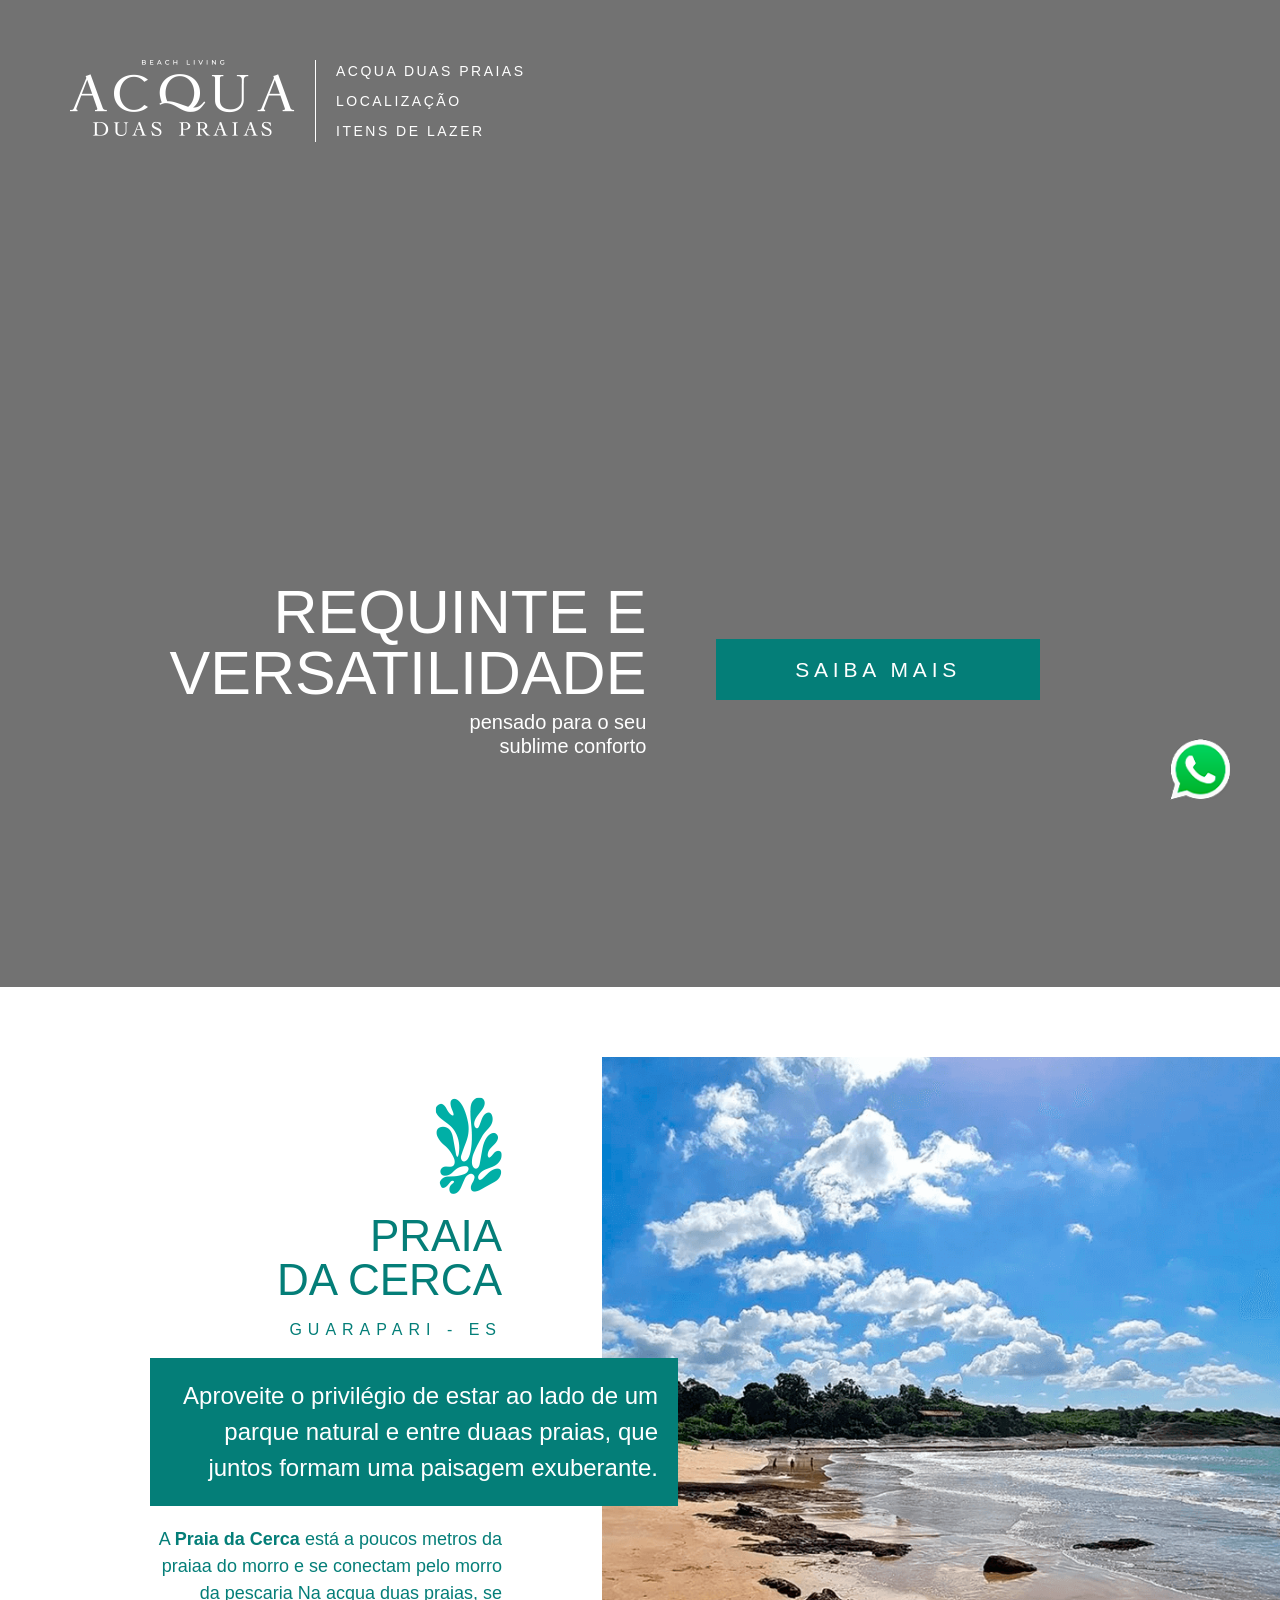
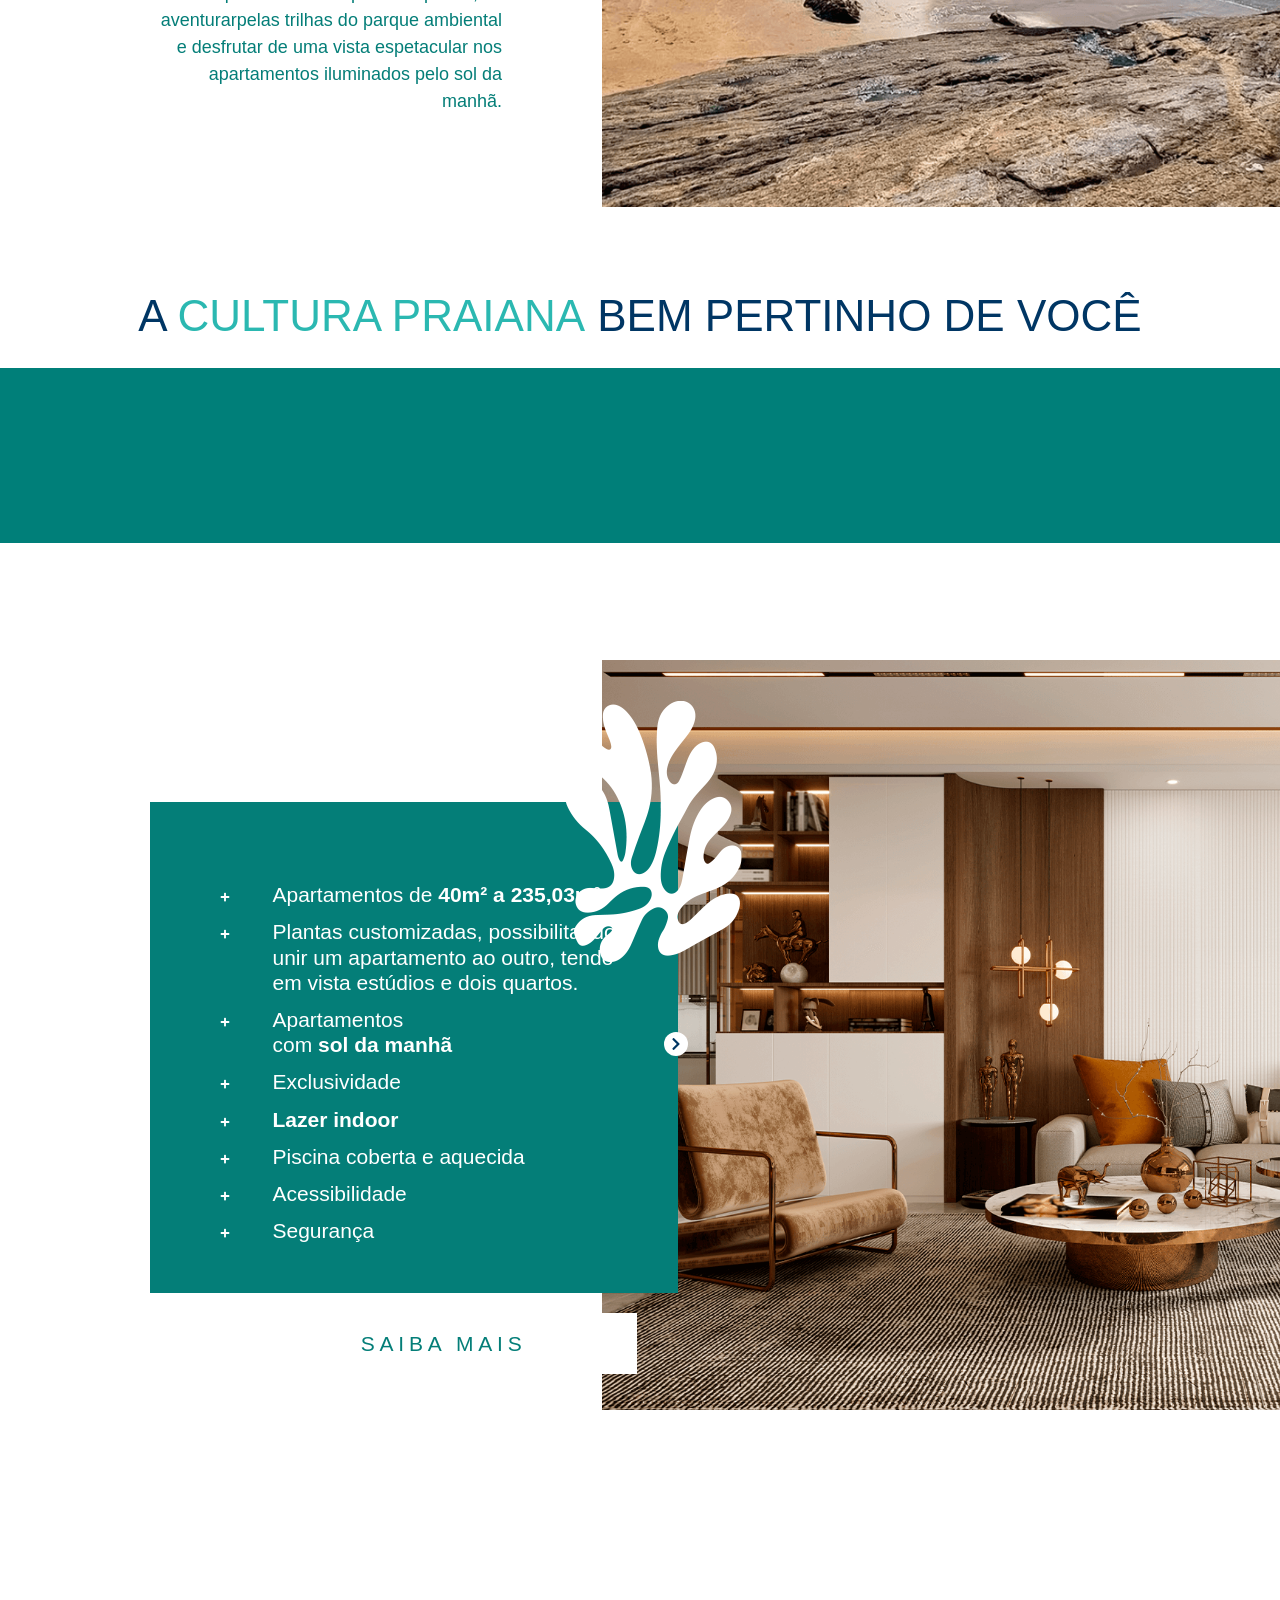
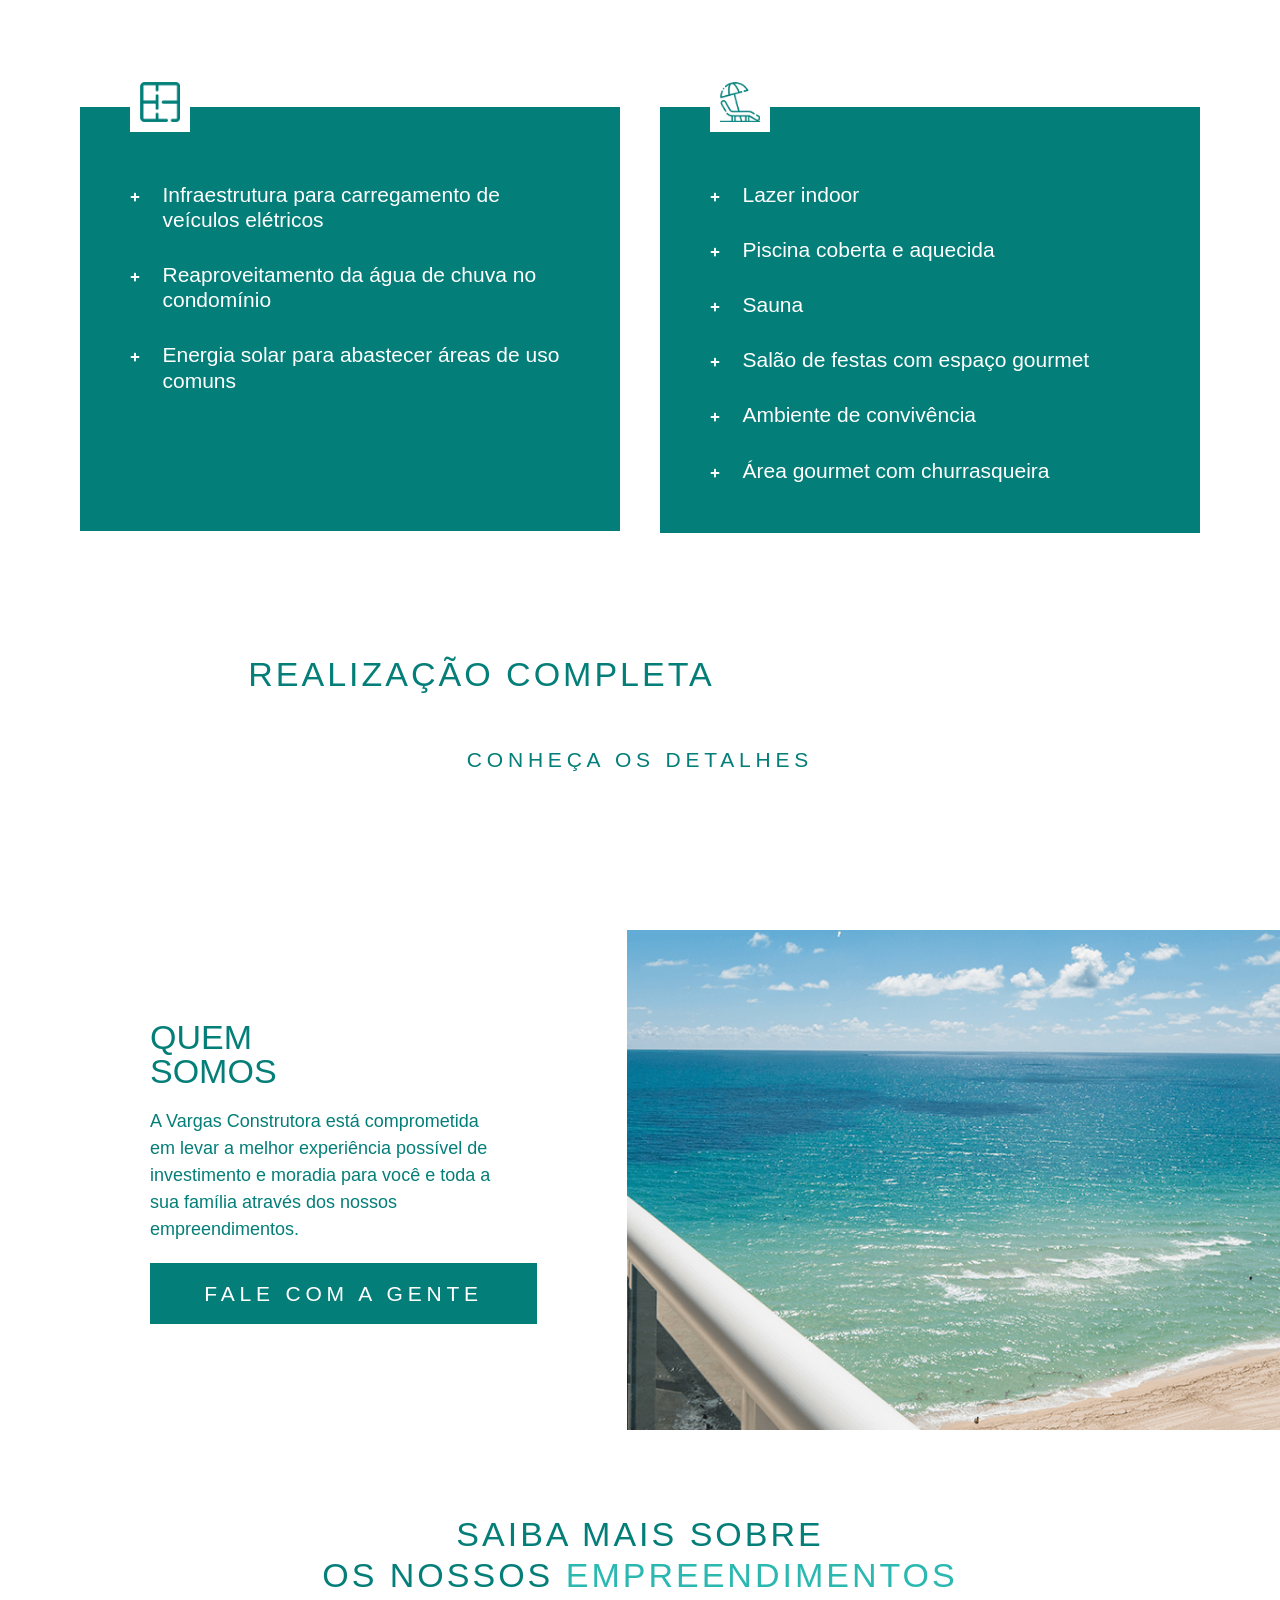
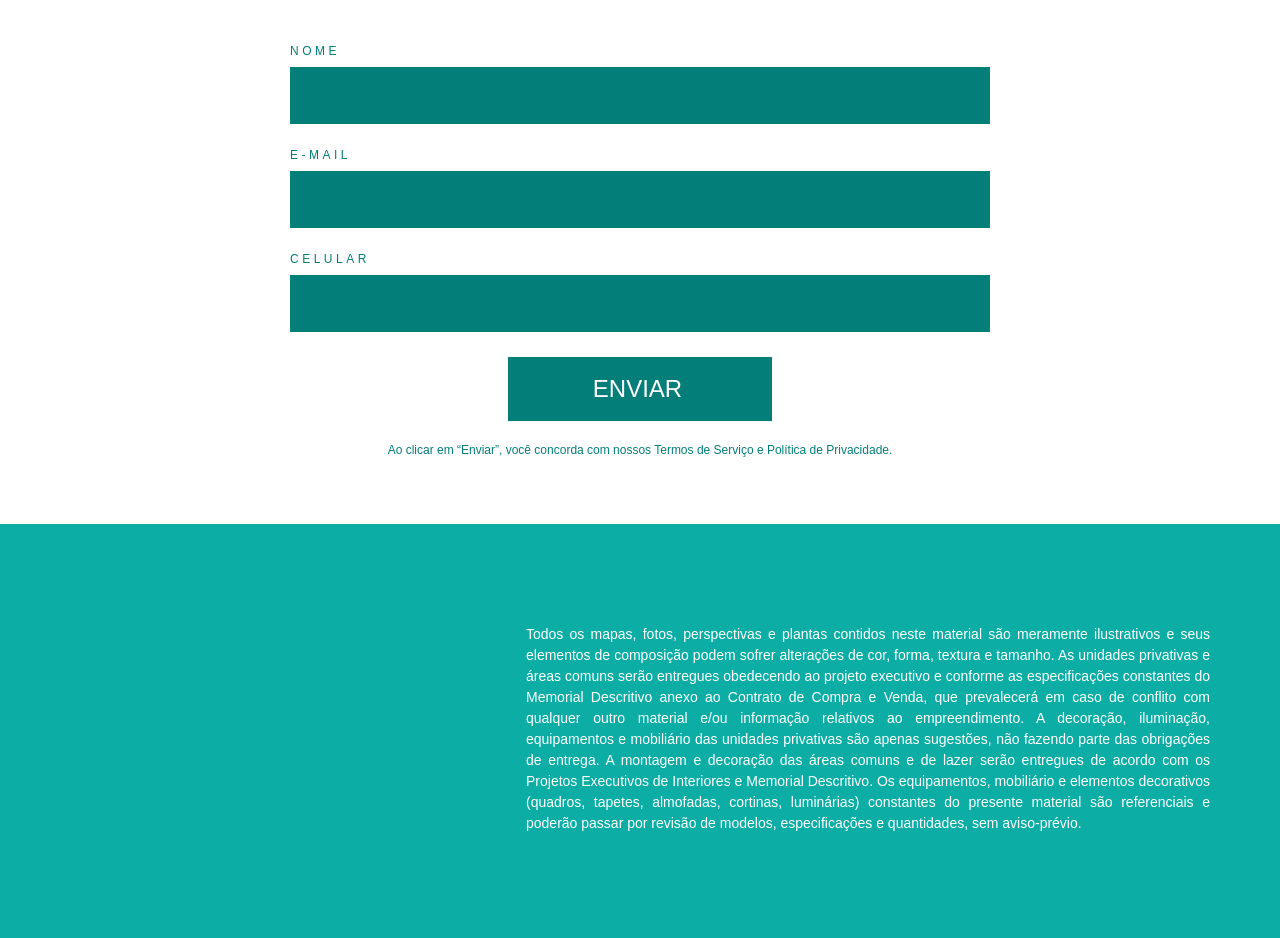
==== acqua-duas-praias/index.html @ c0fa6659 "Initial commit: Landing Page Acqua Duas Praias" ====
<!doctype html>
<html lang="pt-BR">
<head><meta charset="UTF-8"><script>if(navigator.userAgent.match(/MSIE|Internet Explorer/i)||navigator.userAgent.match(/Trident\/7\..*?rv:11/i)){var href=document.location.href;if(!href.match(/[?&]nowprocket/)){if(href.indexOf("?")==-1){if(href.indexOf("#")==-1){document.location.href=href+"?nowprocket=1"}else{document.location.href=href.replace("#","?nowprocket=1#")}}else{if(href.indexOf("#")==-1){document.location.href=href+"&nowprocket=1"}else{document.location.href=href.replace("#","&nowprocket=1#")}}}}</script><script>(()=>{class RocketLazyLoadScripts{constructor(){this.v="1.2.6",this.triggerEvents=["keydown","mousedown","mousemove","touchmove","touchstart","touchend","wheel"],this.userEventHandler=this.t.bind(this),this.touchStartHandler=this.i.bind(this),this.touchMoveHandler=this.o.bind(this),this.touchEndHandler=this.h.bind(this),this.clickHandler=this.u.bind(this),this.interceptedClicks=[],this.interceptedClickListeners=[],this.l(this),window.addEventListener("pageshow",(t=>{this.persisted=t.persisted,this.everythingLoaded&&this.m()})),this.CSPIssue=sessionStorage.getItem("rocketCSPIssue"),document.addEventListener("securitypolicyviolation",(t=>{this.CSPIssue||"script-src-elem"!==t.violatedDirective||"data"!==t.blockedURI||(this.CSPIssue=!0,sessionStorage.setItem("rocketCSPIssue",!0))})),document.addEventListener("DOMContentLoaded",(()=>{this.k()})),this.delayedScripts={normal:[],async:[],defer:[]},this.trash=[],this.allJQueries=[]}p(t){document.hidden?t.t():(this.triggerEvents.forEach((e=>window.addEventListener(e,t.userEventHandler,{passive:!0}))),window.addEventListener("touchstart",t.touchStartHandler,{passive:!0}),window.addEventListener("mousedown",t.touchStartHandler),document.addEventListener("visibilitychange",t.userEventHandler))}_(){this.triggerEvents.forEach((t=>window.removeEventListener(t,this.userEventHandler,{passive:!0}))),document.removeEventListener("visibilitychange",this.userEventHandler)}i(t){"HTML"!==t.target.tagName&&(window.addEventListener("touchend",this.touchEndHandler),window.addEventListener("mouseup",this.touchEndHandler),window.addEventListener("touchmove",this.touchMoveHandler,{passive:!0}),window.addEventListener("mousemove",this.touchMoveHandler),t.target.addEventListener("click",this.clickHandler),this.L(t.target,!0),this.S(t.target,"onclick","rocket-onclick"),this.C())}o(t){window.removeEventListener("touchend",this.touchEndHandler),window.removeEventListener("mouseup",this.touchEndHandler),window.removeEventListener("touchmove",this.touchMoveHandler,{passive:!0}),window.removeEventListener("mousemove",this.touchMoveHandler),t.target.removeEventListener("click",this.clickHandler),this.L(t.target,!1),this.S(t.target,"rocket-onclick","onclick"),this.M()}h(){window.removeEventListener("touchend",this.touchEndHandler),window.removeEventListener("mouseup",this.touchEndHandler),window.removeEventListener("touchmove",this.touchMoveHandler,{passive:!0}),window.removeEventListener("mousemove",this.touchMoveHandler)}u(t){t.target.removeEventListener("click",this.clickHandler),this.L(t.target,!1),this.S(t.target,"rocket-onclick","onclick"),this.interceptedClicks.push(t),t.preventDefault(),t.stopPropagation(),t.stopImmediatePropagation(),this.M()}O(){window.removeEventListener("touchstart",this.touchStartHandler,{passive:!0}),window.removeEventListener("mousedown",this.touchStartHandler),this.interceptedClicks.forEach((t=>{t.target.dispatchEvent(new MouseEvent("click",{view:t.view,bubbles:!0,cancelable:!0}))}))}l(t){EventTarget.prototype.addEventListenerWPRocketBase=EventTarget.prototype.addEventListener,EventTarget.prototype.addEventListener=function(e,i,o){"click"!==e||t.windowLoaded||i===t.clickHandler||t.interceptedClickListeners.push({target:this,func:i,options:o}),(this||window).addEventListenerWPRocketBase(e,i,o)}}L(t,e){this.interceptedClickListeners.forEach((i=>{i.target===t&&(e?t.removeEventListener("click",i.func,i.options):t.addEventListener("click",i.func,i.options))})),t.parentNode!==document.documentElement&&this.L(t.parentNode,e)}D(){return new Promise((t=>{this.P?this.M=t:t()}))}C(){this.P=!0}M(){this.P=!1}S(t,e,i){t.hasAttribute&&t.hasAttribute(e)&&(event.target.setAttribute(i,event.target.getAttribute(e)),event.target.removeAttribute(e))}t(){this._(this),"loading"===document.readyState?document.addEventListener("DOMContentLoaded",this.R.bind(this)):this.R()}k(){let t=[];document.querySelectorAll("script[type=rocketlazyloadscript][data-rocket-src]").forEach((e=>{let i=e.getAttribute("data-rocket-src");if(i&&!i.startsWith("data:")){0===i.indexOf("//")&&(i=location.protocol+i);try{const o=new URL(i).origin;o!==location.origin&&t.push({src:o,crossOrigin:e.crossOrigin||"module"===e.getAttribute("data-rocket-type")})}catch(t){}}})),t=[...new Map(t.map((t=>[JSON.stringify(t),t]))).values()],this.T(t,"preconnect")}async R(){this.lastBreath=Date.now(),this.j(this),this.F(this),this.I(),this.W(),this.q(),await this.A(this.delayedScripts.normal),await this.A(this.delayedScripts.defer),await this.A(this.delayedScripts.async);try{await this.U(),await this.H(this),await this.J()}catch(t){console.error(t)}window.dispatchEvent(new Event("rocket-allScriptsLoaded")),this.everythingLoaded=!0,this.D().then((()=>{this.O()})),this.N()}W(){document.querySelectorAll("script[type=rocketlazyloadscript]").forEach((t=>{t.hasAttribute("data-rocket-src")?t.hasAttribute("async")&&!1!==t.async?this.delayedScripts.async.push(t):t.hasAttribute("defer")&&!1!==t.defer||"module"===t.getAttribute("data-rocket-type")?this.delayedScripts.defer.push(t):this.delayedScripts.normal.push(t):this.delayedScripts.normal.push(t)}))}async B(t){if(await this.G(),!0!==t.noModule||!("noModule"in HTMLScriptElement.prototype))return new Promise((e=>{let i;function o(){(i||t).setAttribute("data-rocket-status","executed"),e()}try{if(navigator.userAgent.indexOf("Firefox/")>0||""===navigator.vendor||this.CSPIssue)i=document.createElement("script"),[...t.attributes].forEach((t=>{let e=t.nodeName;"type"!==e&&("data-rocket-type"===e&&(e="type"),"data-rocket-src"===e&&(e="src"),i.setAttribute(e,t.nodeValue))})),t.text&&(i.text=t.text),i.hasAttribute("src")?(i.addEventListener("load",o),i.addEventListener("error",(function(){i.setAttribute("data-rocket-status","failed-network"),e()})),setTimeout((()=>{i.isConnected||e()}),1)):(i.text=t.text,o()),t.parentNode.replaceChild(i,t);else{const i=t.getAttribute("data-rocket-type"),s=t.getAttribute("data-rocket-src");i?(t.type=i,t.removeAttribute("data-rocket-type")):t.removeAttribute("type"),t.addEventListener("load",o),t.addEventListener("error",(i=>{this.CSPIssue&&i.target.src.startsWith("data:")?(console.log("WPRocket: data-uri blocked by CSP -> fallback"),t.removeAttribute("src"),this.B(t).then(e)):(t.setAttribute("data-rocket-status","failed-network"),e())})),s?(t.removeAttribute("data-rocket-src"),t.src=s):t.src="data:text/javascript;base64,"+window.btoa(unescape(encodeURIComponent(t.text)))}}catch(i){t.setAttribute("data-rocket-status","failed-transform"),e()}}));t.setAttribute("data-rocket-status","skipped")}async A(t){const e=t.shift();return e&&e.isConnected?(await this.B(e),this.A(t)):Promise.resolve()}q(){this.T([...this.delayedScripts.normal,...this.delayedScripts.defer,...this.delayedScripts.async],"preload")}T(t,e){var i=document.createDocumentFragment();t.forEach((t=>{const o=t.getAttribute&&t.getAttribute("data-rocket-src")||t.src;if(o&&!o.startsWith("data:")){const s=document.createElement("link");s.href=o,s.rel=e,"preconnect"!==e&&(s.as="script"),t.getAttribute&&"module"===t.getAttribute("data-rocket-type")&&(s.crossOrigin=!0),t.crossOrigin&&(s.crossOrigin=t.crossOrigin),t.integrity&&(s.integrity=t.integrity),i.appendChild(s),this.trash.push(s)}})),document.head.appendChild(i)}j(t){let e={};function i(i,o){return e[o].eventsToRewrite.indexOf(i)>=0&&!t.everythingLoaded?"rocket-"+i:i}function o(t,o){!function(t){e[t]||(e[t]={originalFunctions:{add:t.addEventListener,remove:t.removeEventListener},eventsToRewrite:[]},t.addEventListener=function(){arguments[0]=i(arguments[0],t),e[t].originalFunctions.add.apply(t,arguments)},t.removeEventListener=function(){arguments[0]=i(arguments[0],t),e[t].originalFunctions.remove.apply(t,arguments)})}(t),e[t].eventsToRewrite.push(o)}function s(e,i){let o=e[i];e[i]=null,Object.defineProperty(e,i,{get:()=>o||function(){},set(s){t.everythingLoaded?o=s:e["rocket"+i]=o=s}})}o(document,"DOMContentLoaded"),o(window,"DOMContentLoaded"),o(window,"load"),o(window,"pageshow"),o(document,"readystatechange"),s(document,"onreadystatechange"),s(window,"onload"),s(window,"onpageshow");try{Object.defineProperty(document,"readyState",{get:()=>t.rocketReadyState,set(e){t.rocketReadyState=e},configurable:!0}),document.readyState="loading"}catch(t){console.log("WPRocket DJE readyState conflict, bypassing")}}F(t){let e;function i(e){return t.everythingLoaded?e:e.split(" ").map((t=>"load"===t||0===t.indexOf("load.")?"rocket-jquery-load":t)).join(" ")}function o(o){function s(t){const e=o.fn[t];o.fn[t]=o.fn.init.prototype[t]=function(){return this[0]===window&&("string"==typeof arguments[0]||arguments[0]instanceof String?arguments[0]=i(arguments[0]):"object"==typeof arguments[0]&&Object.keys(arguments[0]).forEach((t=>{const e=arguments[0][t];delete arguments[0][t],arguments[0][i(t)]=e}))),e.apply(this,arguments),this}}o&&o.fn&&!t.allJQueries.includes(o)&&(o.fn.ready=o.fn.init.prototype.ready=function(e){return t.domReadyFired?e.bind(document)(o):document.addEventListener("rocket-DOMContentLoaded",(()=>e.bind(document)(o))),o([])},s("on"),s("one"),t.allJQueries.push(o)),e=o}o(window.jQuery),Object.defineProperty(window,"jQuery",{get:()=>e,set(t){o(t)}})}async H(t){const e=document.querySelector("script[data-webpack]");e&&(await async function(){return new Promise((t=>{e.addEventListener("load",t),e.addEventListener("error",t)}))}(),await t.K(),await t.H(t))}async U(){this.domReadyFired=!0;try{document.readyState="interactive"}catch(t){}await this.G(),document.dispatchEvent(new Event("rocket-readystatechange")),await this.G(),document.rocketonreadystatechange&&document.rocketonreadystatechange(),await this.G(),document.dispatchEvent(new Event("rocket-DOMContentLoaded")),await this.G(),window.dispatchEvent(new Event("rocket-DOMContentLoaded"))}async J(){try{document.readyState="complete"}catch(t){}await this.G(),document.dispatchEvent(new Event("rocket-readystatechange")),await this.G(),document.rocketonreadystatechange&&document.rocketonreadystatechange(),await this.G(),window.dispatchEvent(new Event("rocket-load")),await this.G(),window.rocketonload&&window.rocketonload(),await this.G(),this.allJQueries.forEach((t=>t(window).trigger("rocket-jquery-load"))),await this.G();const t=new Event("rocket-pageshow");t.persisted=this.persisted,window.dispatchEvent(t),await this.G(),window.rocketonpageshow&&window.rocketonpageshow({persisted:this.persisted}),this.windowLoaded=!0}m(){document.onreadystatechange&&document.onreadystatechange(),window.onload&&window.onload(),window.onpageshow&&window.onpageshow({persisted:this.persisted})}I(){const t=new Map;document.write=document.writeln=function(e){const i=document.currentScript;i||console.error("WPRocket unable to document.write this: "+e);const o=document.createRange(),s=i.parentElement;let n=t.get(i);void 0===n&&(n=i.nextSibling,t.set(i,n));const c=document.createDocumentFragment();o.setStart(c,0),c.appendChild(o.createContextualFragment(e)),s.insertBefore(c,n)}}async G(){Date.now()-this.lastBreath>45&&(await this.K(),this.lastBreath=Date.now())}async K(){return document.hidden?new Promise((t=>setTimeout(t))):new Promise((t=>requestAnimationFrame(t)))}N(){this.trash.forEach((t=>t.remove()))}static run(){const t=new RocketLazyLoadScripts;t.p(t)}}RocketLazyLoadScripts.run()})();</script>
	
	<meta name="viewport" content="width=device-width, initial-scale=1">
	<link rel="profile" href="https://gmpg.org/xfn/11">
	<meta name='robots' content='index, follow, max-image-preview:large, max-snippet:-1, max-video-preview:-1' />
	<style>img:is([sizes="auto" i], [sizes^="auto," i]) { contain-intrinsic-size: 3000px 1500px }</style>
	
	<!-- This site is optimized with the Yoast SEO plugin v27.5 - https://yoast.com/product/yoast-seo-wordpress/ -->
	<title>Apartamentos na Praia da Cerca – Guarapari</title>
	<meta name="description" content="Conheça o Acqua Duas Praias, empreendimento da Vargas Construtora na Praia da Cerca, Guarapari. Apartamentos de 40m² a 235m² com piscina coberta, lazer completo e vista para o mar." />
	<link rel="canonical" href="index.html" />
	<meta property="og:locale" content="pt_BR" />
	<meta property="og:type" content="website" />
	<meta property="og:title" content="Apartamentos na Praia da Cerca – Guarapari" />
	<meta property="og:description" content="Conheça o Acqua Duas Praias, empreendimento da Vargas Construtora na Praia da Cerca, Guarapari. Apartamentos de 40m² a 235m² com piscina coberta, lazer completo e vista para o mar." />
	<meta property="og:url" content="https://acquaduaspraias.com.br/" />
	<meta property="og:site_name" content="Acqua Duas Praias - Vargas Construtora" />
	<meta property="article:modified_time" content="2026-05-11T17:59:58+00:00" />
	<meta property="og:image" content="https://acquaduaspraias.com.br/wp-content/uploads/2025/03/AdobeStock_894592991-1.png" />
	<meta property="og:image:width" content="1920" />
	<meta property="og:image:height" content="1044" />
	<meta property="og:image:type" content="image/png" />
	<meta name="twitter:card" content="summary_large_image" />
	<script type="application/ld+json" class="yoast-schema-graph">{"@context":"https:\/\/schema.org","@graph":[{"@type":"WebPage","@id":"https:\/\/acquaduaspraias.com.br\/","url":"https:\/\/acquaduaspraias.com.br\/","name":"Apartamentos na Praia da Cerca – Guarapari","isPartOf":{"@id":"https:\/\/acquaduaspraias.com.br\/#website"},"about":{"@id":"https:\/\/acquaduaspraias.com.br\/#organization"},"primaryImageOfPage":{"@id":"https:\/\/acquaduaspraias.com.br\/#primaryimage"},"image":{"@id":"https:\/\/acquaduaspraias.com.br\/#primaryimage"},"thumbnailUrl":"https:\/\/acquaduaspraias.com.br\/wp-content\/uploads\/2025\/03\/AdobeStock_894592991-1.png","datePublished":"2025-03-25T18:24:10+00:00","dateModified":"2026-05-11T17:59:58+00:00","description":"Conheça o Acqua Duas Praias, empreendimento da Vargas Construtora na Praia da Cerca, Guarapari. Apartamentos de 40m² a 235m² com piscina coberta, lazer completo e vista para o mar.","breadcrumb":{"@id":"https:\/\/acquaduaspraias.com.br\/#breadcrumb"},"inLanguage":"pt-BR","potentialAction":[{"@type":"ReadAction","target":["https:\/\/acquaduaspraias.com.br\/"]}]},{"@type":"ImageObject","inLanguage":"pt-BR","@id":"https:\/\/acquaduaspraias.com.br\/#primaryimage","url":"https:\/\/acquaduaspraias.com.br\/wp-content\/uploads\/2025\/03\/AdobeStock_894592991-1.png","contentUrl":"https:\/\/acquaduaspraias.com.br\/wp-content\/uploads\/2025\/03\/AdobeStock_894592991-1.png","width":1920,"height":1044},{"@type":"BreadcrumbList","@id":"https:\/\/acquaduaspraias.com.br\/#breadcrumb","itemListElement":[{"@type":"ListItem","position":1,"name":"Home"}]},{"@type":"WebSite","@id":"https:\/\/acquaduaspraias.com.br\/#website","url":"https:\/\/acquaduaspraias.com.br\/","name":"Apartamentos na Praia da Cerca – Guarapari","description":"Conheça o Acqua Duas Praias, empreendimento da Vargas Construtora na Praia da Cerca, Guarapari. Apartamentos de 40m² a 235m² com piscina coberta, lazer completo e vista para o mar.","publisher":{"@id":"https:\/\/acquaduaspraias.com.br\/#organization"},"potentialAction":[{"@type":"SearchAction","target":{"@type":"EntryPoint","urlTemplate":"https:\/\/acquaduaspraias.com.br\/?s={search_term_string}"},"query-input":{"@type":"PropertyValueSpecification","valueRequired":true,"valueName":"search_term_string"}}],"inLanguage":"pt-BR"},{"@type":"Organization","@id":"https:\/\/acquaduaspraias.com.br\/#organization","name":"Apartamentos na Praia da Cerca – Guarapari","url":"https:\/\/acquaduaspraias.com.br\/","logo":{"@type":"ImageObject","inLanguage":"pt-BR","@id":"https:\/\/acquaduaspraias.com.br\/#\/schema\/logo\/image\/","url":"https:\/\/acquaduaspraias.com.br\/wp-content\/uploads\/2025\/03\/VARGAS-CONSTRUTORA-removebg-preview.png","contentUrl":"https:\/\/acquaduaspraias.com.br\/wp-content\/uploads\/2025\/03\/VARGAS-CONSTRUTORA-removebg-preview.png","width":150,"height":150,"caption":"Apartamentos na Praia da Cerca – Guarapari"},"image":{"@id":"https:\/\/acquaduaspraias.com.br\/#\/schema\/logo\/image\/"}}]}</script>
	<!-- / Yoast SEO plugin. -->


<script type="rocketlazyloadscript">
window._wpemojiSettings = {"baseUrl":"https:\/\/s.w.org\/images\/core\/emoji\/16.0.1\/72x72\/","ext":".png","svgUrl":"https:\/\/s.w.org\/images\/core\/emoji\/16.0.1\/svg\/","svgExt":".svg","source":{"concatemoji":"https:\/\/acquaduaspraias.com.br\/wp-includes\/js\/wp-emoji-release.min.js"}};
/*! This file is auto-generated */
!function(s,n){var o,i,e;function c(e){try{var t={supportTests:e,timestamp:(new Date).valueOf()};sessionStorage.setItem(o,JSON.stringify(t))}catch(e){}}function p(e,t,n){e.clearRect(0,0,e.canvas.width,e.canvas.height),e.fillText(t,0,0);var t=new Uint32Array(e.getImageData(0,0,e.canvas.width,e.canvas.height).data),a=(e.clearRect(0,0,e.canvas.width,e.canvas.height),e.fillText(n,0,0),new Uint32Array(e.getImageData(0,0,e.canvas.width,e.canvas.height).data));return t.every(function(e,t){return e===a[t]})}function u(e,t){e.clearRect(0,0,e.canvas.width,e.canvas.height),e.fillText(t,0,0);for(var n=e.getImageData(16,16,1,1),a=0;a<n.data.length;a++)if(0!==n.data[a])return!1;return!0}function f(e,t,n,a){switch(t){case"flag":return n(e,"\ud83c\udff3\ufe0f\u200d\u26a7\ufe0f","\ud83c\udff3\ufe0f\u200b\u26a7\ufe0f")?!1:!n(e,"\ud83c\udde8\ud83c\uddf6","\ud83c\udde8\u200b\ud83c\uddf6")&&!n(e,"\ud83c\udff4\udb40\udc67\udb40\udc62\udb40\udc65\udb40\udc6e\udb40\udc67\udb40\udc7f","\ud83c\udff4\u200b\udb40\udc67\u200b\udb40\udc62\u200b\udb40\udc65\u200b\udb40\udc6e\u200b\udb40\udc67\u200b\udb40\udc7f");case"emoji":return!a(e,"\ud83e\udedf")}return!1}function g(e,t,n,a){var r="undefined"!=typeof WorkerGlobalScope&&self instanceof WorkerGlobalScope?new OffscreenCanvas(300,150):s.createElement("canvas"),o=r.getContext("2d",{willReadFrequently:!0}),i=(o.textBaseline="top",o.font="600 32px Arial",{});return e.forEach(function(e){i[e]=t(o,e,n,a)}),i}function t(e){var t=s.createElement("script");t.src=e,t.defer=!0,s.head.appendChild(t)}"undefined"!=typeof Promise&&(o="wpEmojiSettingsSupports",i=["flag","emoji"],n.supports={everything:!0,everythingExceptFlag:!0},e=new Promise(function(e){s.addEventListener("DOMContentLoaded",e,{once:!0})}),new Promise(function(t){var n=function(){try{var e=JSON.parse(sessionStorage.getItem(o));if("object"==typeof e&&"number"==typeof e.timestamp&&(new Date).valueOf()<e.timestamp+604800&&"object"==typeof e.supportTests)return e.supportTests}catch(e){}return null}();if(!n){if("undefined"!=typeof Worker&&"undefined"!=typeof OffscreenCanvas&&"undefined"!=typeof URL&&URL.createObjectURL&&"undefined"!=typeof Blob)try{var e="postMessage("+g.toString()+"("+[JSON.stringify(i),f.toString(),p.toString(),u.toString()].join(",")+"));",a=new Blob([e],{type:"text/javascript"}),r=new Worker(URL.createObjectURL(a),{name:"wpTestEmojiSupports"});return void(r.onmessage=function(e){c(n=e.data),r.terminate(),t(n)})}catch(e){}c(n=g(i,f,p,u))}t(n)}).then(function(e){for(var t in e)n.supports[t]=e[t],n.supports.everything=n.supports.everything&&n.supports[t],"flag"!==t&&(n.supports.everythingExceptFlag=n.supports.everythingExceptFlag&&n.supports[t]);n.supports.everythingExceptFlag=n.supports.everythingExceptFlag&&!n.supports.flag,n.DOMReady=!1,n.readyCallback=function(){n.DOMReady=!0}}).then(function(){return e}).then(function(){var e;n.supports.everything||(n.readyCallback(),(e=n.source||{}).concatemoji?t(e.concatemoji):e.wpemoji&&e.twemoji&&(t(e.twemoji),t(e.wpemoji)))}))}((window,document),window._wpemojiSettings);
</script>
<style id='wp-emoji-styles-inline-css'>

	img.wp-smiley, img.emoji {
		display: inline !important;
		border: none !important;
		box-shadow: none !important;
		height: 1em !important;
		width: 1em !important;
		margin: 0 0.07em !important;
		vertical-align: -0.1em !important;
		background: none !important;
		padding: 0 !important;
	}
</style>
<link data-minify="1" rel='stylesheet' id='jet-engine-frontend-css' href='../wp-content/cache/min/1/wp-content/plugins/jet-engine/assets/css/frontend.css' media='all' />
<style id='global-styles-inline-css'>
:root{--wp--preset--aspect-ratio--square: 1;--wp--preset--aspect-ratio--4-3: 4/3;--wp--preset--aspect-ratio--3-4: 3/4;--wp--preset--aspect-ratio--3-2: 3/2;--wp--preset--aspect-ratio--2-3: 2/3;--wp--preset--aspect-ratio--16-9: 16/9;--wp--preset--aspect-ratio--9-16: 9/16;--wp--preset--color--black: #000000;--wp--preset--color--cyan-bluish-gray: #abb8c3;--wp--preset--color--white: #ffffff;--wp--preset--color--pale-pink: #f78da7;--wp--preset--color--vivid-red: #cf2e2e;--wp--preset--color--luminous-vivid-orange: #ff6900;--wp--preset--color--luminous-vivid-amber: #fcb900;--wp--preset--color--light-green-cyan: #7bdcb5;--wp--preset--color--vivid-green-cyan: #00d084;--wp--preset--color--pale-cyan-blue: #8ed1fc;--wp--preset--color--vivid-cyan-blue: #0693e3;--wp--preset--color--vivid-purple: #9b51e0;--wp--preset--gradient--vivid-cyan-blue-to-vivid-purple: linear-gradient(135deg,rgba(6,147,227,1) 0%,rgb(155,81,224) 100%);--wp--preset--gradient--light-green-cyan-to-vivid-green-cyan: linear-gradient(135deg,rgb(122,220,180) 0%,rgb(0,208,130) 100%);--wp--preset--gradient--luminous-vivid-amber-to-luminous-vivid-orange: linear-gradient(135deg,rgba(252,185,0,1) 0%,rgba(255,105,0,1) 100%);--wp--preset--gradient--luminous-vivid-orange-to-vivid-red: linear-gradient(135deg,rgba(255,105,0,1) 0%,rgb(207,46,46) 100%);--wp--preset--gradient--very-light-gray-to-cyan-bluish-gray: linear-gradient(135deg,rgb(238,238,238) 0%,rgb(169,184,195) 100%);--wp--preset--gradient--cool-to-warm-spectrum: linear-gradient(135deg,rgb(74,234,220) 0%,rgb(151,120,209) 20%,rgb(207,42,186) 40%,rgb(238,44,130) 60%,rgb(251,105,98) 80%,rgb(254,248,76) 100%);--wp--preset--gradient--blush-light-purple: linear-gradient(135deg,rgb(255,206,236) 0%,rgb(152,150,240) 100%);--wp--preset--gradient--blush-bordeaux: linear-gradient(135deg,rgb(254,205,165) 0%,rgb(254,45,45) 50%,rgb(107,0,62) 100%);--wp--preset--gradient--luminous-dusk: linear-gradient(135deg,rgb(255,203,112) 0%,rgb(199,81,192) 50%,rgb(65,88,208) 100%);--wp--preset--gradient--pale-ocean: linear-gradient(135deg,rgb(255,245,203) 0%,rgb(182,227,212) 50%,rgb(51,167,181) 100%);--wp--preset--gradient--electric-grass: linear-gradient(135deg,rgb(202,248,128) 0%,rgb(113,206,126) 100%);--wp--preset--gradient--midnight: linear-gradient(135deg,rgb(2,3,129) 0%,rgb(40,116,252) 100%);--wp--preset--font-size--small: 13px;--wp--preset--font-size--medium: 20px;--wp--preset--font-size--large: 36px;--wp--preset--font-size--x-large: 42px;--wp--preset--spacing--20: 0.44rem;--wp--preset--spacing--30: 0.67rem;--wp--preset--spacing--40: 1rem;--wp--preset--spacing--50: 1.5rem;--wp--preset--spacing--60: 2.25rem;--wp--preset--spacing--70: 3.38rem;--wp--preset--spacing--80: 5.06rem;--wp--preset--shadow--natural: 6px 6px 9px rgba(0, 0, 0, 0.2);--wp--preset--shadow--deep: 12px 12px 50px rgba(0, 0, 0, 0.4);--wp--preset--shadow--sharp: 6px 6px 0px rgba(0, 0, 0, 0.2);--wp--preset--shadow--outlined: 6px 6px 0px -3px rgba(255, 255, 255, 1), 6px 6px rgba(0, 0, 0, 1);--wp--preset--shadow--crisp: 6px 6px 0px rgba(0, 0, 0, 1);}:root { --wp--style--global--content-size: 800px;--wp--style--global--wide-size: 1200px; }:where(body) { margin: 0; }.wp-site-blocks > .alignleft { float: left; margin-right: 2em; }.wp-site-blocks > .alignright { float: right; margin-left: 2em; }.wp-site-blocks > .aligncenter { justify-content: center; margin-left: auto; margin-right: auto; }:where(.wp-site-blocks) > * { margin-block-start: 24px; margin-block-end: 0; }:where(.wp-site-blocks) > :first-child { margin-block-start: 0; }:where(.wp-site-blocks) > :last-child { margin-block-end: 0; }:root { --wp--style--block-gap: 24px; }:root :where(.is-layout-flow) > :first-child{margin-block-start: 0;}:root :where(.is-layout-flow) > :last-child{margin-block-end: 0;}:root :where(.is-layout-flow) > *{margin-block-start: 24px;margin-block-end: 0;}:root :where(.is-layout-constrained) > :first-child{margin-block-start: 0;}:root :where(.is-layout-constrained) > :last-child{margin-block-end: 0;}:root :where(.is-layout-constrained) > *{margin-block-start: 24px;margin-block-end: 0;}:root :where(.is-layout-flex){gap: 24px;}:root :where(.is-layout-grid){gap: 24px;}.is-layout-flow > .alignleft{float: left;margin-inline-start: 0;margin-inline-end: 2em;}.is-layout-flow > .alignright{float: right;margin-inline-start: 2em;margin-inline-end: 0;}.is-layout-flow > .aligncenter{margin-left: auto !important;margin-right: auto !important;}.is-layout-constrained > .alignleft{float: left;margin-inline-start: 0;margin-inline-end: 2em;}.is-layout-constrained > .alignright{float: right;margin-inline-start: 2em;margin-inline-end: 0;}.is-layout-constrained > .aligncenter{margin-left: auto !important;margin-right: auto !important;}.is-layout-constrained > :where(:not(.alignleft):not(.alignright):not(.alignfull)){max-width: var(--wp--style--global--content-size);margin-left: auto !important;margin-right: auto !important;}.is-layout-constrained > .alignwide{max-width: var(--wp--style--global--wide-size);}body .is-layout-flex{display: flex;}.is-layout-flex{flex-wrap: wrap;align-items: center;}.is-layout-flex > :is(*, div){margin: 0;}body .is-layout-grid{display: grid;}.is-layout-grid > :is(*, div){margin: 0;}body{padding-top: 0px;padding-right: 0px;padding-bottom: 0px;padding-left: 0px;}a:where(:not(.wp-element-button)){text-decoration: underline;}:root :where(.wp-element-button, .wp-block-button__link){background-color: #32373c;border-width: 0;color: #fff;font-family: inherit;font-size: inherit;line-height: inherit;padding: calc(0.667em + 2px) calc(1.333em + 2px);text-decoration: none;}.has-black-color{color: var(--wp--preset--color--black) !important;}.has-cyan-bluish-gray-color{color: var(--wp--preset--color--cyan-bluish-gray) !important;}.has-white-color{color: var(--wp--preset--color--white) !important;}.has-pale-pink-color{color: var(--wp--preset--color--pale-pink) !important;}.has-vivid-red-color{color: var(--wp--preset--color--vivid-red) !important;}.has-luminous-vivid-orange-color{color: var(--wp--preset--color--luminous-vivid-orange) !important;}.has-luminous-vivid-amber-color{color: var(--wp--preset--color--luminous-vivid-amber) !important;}.has-light-green-cyan-color{color: var(--wp--preset--color--light-green-cyan) !important;}.has-vivid-green-cyan-color{color: var(--wp--preset--color--vivid-green-cyan) !important;}.has-pale-cyan-blue-color{color: var(--wp--preset--color--pale-cyan-blue) !important;}.has-vivid-cyan-blue-color{color: var(--wp--preset--color--vivid-cyan-blue) !important;}.has-vivid-purple-color{color: var(--wp--preset--color--vivid-purple) !important;}.has-black-background-color{background-color: var(--wp--preset--color--black) !important;}.has-cyan-bluish-gray-background-color{background-color: var(--wp--preset--color--cyan-bluish-gray) !important;}.has-white-background-color{background-color: var(--wp--preset--color--white) !important;}.has-pale-pink-background-color{background-color: var(--wp--preset--color--pale-pink) !important;}.has-vivid-red-background-color{background-color: var(--wp--preset--color--vivid-red) !important;}.has-luminous-vivid-orange-background-color{background-color: var(--wp--preset--color--luminous-vivid-orange) !important;}.has-luminous-vivid-amber-background-color{background-color: var(--wp--preset--color--luminous-vivid-amber) !important;}.has-light-green-cyan-background-color{background-color: var(--wp--preset--color--light-green-cyan) !important;}.has-vivid-green-cyan-background-color{background-color: var(--wp--preset--color--vivid-green-cyan) !important;}.has-pale-cyan-blue-background-color{background-color: var(--wp--preset--color--pale-cyan-blue) !important;}.has-vivid-cyan-blue-background-color{background-color: var(--wp--preset--color--vivid-cyan-blue) !important;}.has-vivid-purple-background-color{background-color: var(--wp--preset--color--vivid-purple) !important;}.has-black-border-color{border-color: var(--wp--preset--color--black) !important;}.has-cyan-bluish-gray-border-color{border-color: var(--wp--preset--color--cyan-bluish-gray) !important;}.has-white-border-color{border-color: var(--wp--preset--color--white) !important;}.has-pale-pink-border-color{border-color: var(--wp--preset--color--pale-pink) !important;}.has-vivid-red-border-color{border-color: var(--wp--preset--color--vivid-red) !important;}.has-luminous-vivid-orange-border-color{border-color: var(--wp--preset--color--luminous-vivid-orange) !important;}.has-luminous-vivid-amber-border-color{border-color: var(--wp--preset--color--luminous-vivid-amber) !important;}.has-light-green-cyan-border-color{border-color: var(--wp--preset--color--light-green-cyan) !important;}.has-vivid-green-cyan-border-color{border-color: var(--wp--preset--color--vivid-green-cyan) !important;}.has-pale-cyan-blue-border-color{border-color: var(--wp--preset--color--pale-cyan-blue) !important;}.has-vivid-cyan-blue-border-color{border-color: var(--wp--preset--color--vivid-cyan-blue) !important;}.has-vivid-purple-border-color{border-color: var(--wp--preset--color--vivid-purple) !important;}.has-vivid-cyan-blue-to-vivid-purple-gradient-background{background: var(--wp--preset--gradient--vivid-cyan-blue-to-vivid-purple) !important;}.has-light-green-cyan-to-vivid-green-cyan-gradient-background{background: var(--wp--preset--gradient--light-green-cyan-to-vivid-green-cyan) !important;}.has-luminous-vivid-amber-to-luminous-vivid-orange-gradient-background{background: var(--wp--preset--gradient--luminous-vivid-amber-to-luminous-vivid-orange) !important;}.has-luminous-vivid-orange-to-vivid-red-gradient-background{background: var(--wp--preset--gradient--luminous-vivid-orange-to-vivid-red) !important;}.has-very-light-gray-to-cyan-bluish-gray-gradient-background{background: var(--wp--preset--gradient--very-light-gray-to-cyan-bluish-gray) !important;}.has-cool-to-warm-spectrum-gradient-background{background: var(--wp--preset--gradient--cool-to-warm-spectrum) !important;}.has-blush-light-purple-gradient-background{background: var(--wp--preset--gradient--blush-light-purple) !important;}.has-blush-bordeaux-gradient-background{background: var(--wp--preset--gradient--blush-bordeaux) !important;}.has-luminous-dusk-gradient-background{background: var(--wp--preset--gradient--luminous-dusk) !important;}.has-pale-ocean-gradient-background{background: var(--wp--preset--gradient--pale-ocean) !important;}.has-electric-grass-gradient-background{background: var(--wp--preset--gradient--electric-grass) !important;}.has-midnight-gradient-background{background: var(--wp--preset--gradient--midnight) !important;}.has-small-font-size{font-size: var(--wp--preset--font-size--small) !important;}.has-medium-font-size{font-size: var(--wp--preset--font-size--medium) !important;}.has-large-font-size{font-size: var(--wp--preset--font-size--large) !important;}.has-x-large-font-size{font-size: var(--wp--preset--font-size--x-large) !important;}
:root :where(.wp-block-pullquote){font-size: 1.5em;line-height: 1.6;}
</style>
<link rel='stylesheet' id='hello-elementor-css' href='../wp-content/themes/hello-elementor/style.min.css' media='all' />
<link rel='stylesheet' id='hello-elementor-theme-style-css' href='../wp-content/themes/hello-elementor/theme.min.css' media='all' />
<link rel='stylesheet' id='hello-elementor-header-footer-css' href='../wp-content/themes/hello-elementor/header-footer.min.css' media='all' />
<link rel='stylesheet' id='elementor-frontend-css' href='../wp-content/plugins/elementor/assets/css/frontend.min.css' media='all' />
<link rel='stylesheet' id='elementor-post-11-css' href='../wp-content/uploads/elementor/css/post-11.css' media='all' />
<link data-minify="1" rel='stylesheet' id='font-awesome-5-all-css' href='../wp-content/cache/min/1/wp-content/plugins/elementor/assets/lib/font-awesome/css/all.min.css' media='all' />
<link rel='stylesheet' id='font-awesome-4-shim-css' href='../wp-content/plugins/elementor/assets/lib/font-awesome/css/v4-shims.min.css' media='all' />
<link rel='stylesheet' id='widget-image-css' href='../wp-content/plugins/elementor/assets/css/widget-image.min.css' media='all' />
<link rel='stylesheet' id='widget-nav-menu-css' href='../wp-content/plugins/elementor-pro/assets/css/widget-nav-menu.min.css' media='all' />
<link rel='stylesheet' id='widget-heading-css' href='../wp-content/plugins/elementor/assets/css/widget-heading.min.css' media='all' />
<link rel='stylesheet' id='widget-menu-anchor-css' href='../wp-content/plugins/elementor/assets/css/widget-menu-anchor.min.css' media='all' />
<link data-minify="1" rel='stylesheet' id='swiper-css' href='../wp-content/cache/min/1/wp-content/plugins/elementor/assets/lib/swiper/v8/css/swiper.min.css' media='all' />
<link rel='stylesheet' id='e-swiper-css' href='../wp-content/plugins/elementor/assets/css/conditionals/e-swiper.min.css' media='all' />
<link rel='stylesheet' id='widget-image-carousel-css' href='../wp-content/plugins/elementor/assets/css/widget-image-carousel.min.css' media='all' />
<link rel='stylesheet' id='widget-icon-list-css' href='../wp-content/plugins/elementor/assets/css/widget-icon-list.min.css' media='all' />
<link rel='stylesheet' id='widget-form-css' href='../wp-content/plugins/elementor-pro/assets/css/widget-form.min.css' media='all' />
<link rel='stylesheet' id='elementor-post-137-css' href='../wp-content/cache/background-css/acquaduaspraias.com.br/wp-content/uploads/elementor/css/post-137.css' media='all' />
<link rel='stylesheet' id='elementor-post-12-css' href='../wp-content/uploads/elementor/css/post-12.css' media='all' />
<link rel='stylesheet' id='elementor-post-97-css' href='../wp-content/uploads/elementor/css/post-97.css' media='all' />
<style id='rocket-lazyload-inline-css'>
.rll-youtube-player{position:relative;padding-bottom:56.23%;height:0;overflow:hidden;max-width:100%;}.rll-youtube-player:focus-within{outline: 2px solid currentColor;outline-offset: 5px;}.rll-youtube-player iframe{position:absolute;top:0;left:0;width:100%;height:100%;z-index:100;background:0 0}.rll-youtube-player img{bottom:0;display:block;left:0;margin:auto;max-width:100%;width:100%;position:absolute;right:0;top:0;border:none;height:auto;-webkit-transition:.4s all;-moz-transition:.4s all;transition:.4s all}.rll-youtube-player img:hover{-webkit-filter:brightness(75%)}.rll-youtube-player .play{height:100%;width:100%;left:0;top:0;position:absolute;background:var(--wpr-bg-d74942a7-8733-42d6-a0dc-ad43f418de6b) no-repeat center;background-color: transparent !important;cursor:pointer;border:none;}.wp-embed-responsive .wp-has-aspect-ratio .rll-youtube-player{position:absolute;padding-bottom:0;width:100%;height:100%;top:0;bottom:0;left:0;right:0}
</style>
<link data-minify="1" rel='stylesheet' id='elementor-gf-local-montserrat-css' href='../wp-content/cache/min/1/wp-content/uploads/elementor/google-fonts/css/montserrat.css' media='all' />
<script type="rocketlazyloadscript" data-rocket-src="https://acquaduaspraias.com.br/wp-content/plugins/elementor/assets/lib/font-awesome/js/v4-shims.min.js" id="font-awesome-4-shim-js" data-rocket-defer defer></script>
<script type="rocketlazyloadscript" data-rocket-src="https://acquaduaspraias.com.br/wp-includes/js/jquery/jquery.min.js" id="jquery-core-js" data-rocket-defer defer></script>
<script type="rocketlazyloadscript" data-rocket-src="https://acquaduaspraias.com.br/wp-includes/js/jquery/jquery-migrate.min.js" id="jquery-migrate-js" data-rocket-defer defer></script>
<meta name="generator" content="WordPress 6.8.6" />
<link rel='shortlink' href='index.html' />
<meta name="generator" content="Elementor 3.28.0; features: e_font_icon_svg, additional_custom_breakpoints, e_local_google_fonts, e_element_cache; settings: css_print_method-external, google_font-enabled, font_display-swap">
<!-- Google Tag Manager -->
<script type="rocketlazyloadscript">(function(w,d,s,l,i){w[l]=w[l]||[];w[l].push({'gtm.start':
new Date().getTime(),event:'gtm.js'});var f=d.getElementsByTagName(s)[0],
j=d.createElement(s),dl=l!='dataLayer'?'&l='+l:'';j.async=true;j.src=
'https://www.googletagmanager.com/gtm.js'+i+dl;f.parentNode.insertBefore(j,f);
})(window,document,'script','dataLayer','GTM-T4PXR8QW');</script>
<!-- End Google Tag Manager -->
			<style>
				.e-con.e-parent:nth-of-type(n+4):not(.e-lazyloaded):not(.e-no-lazyload),
				.e-con.e-parent:nth-of-type(n+4):not(.e-lazyloaded):not(.e-no-lazyload) * {
					background-image: none !important;
				}
				@media screen and (max-height: 1024px) {
					.e-con.e-parent:nth-of-type(n+3):not(.e-lazyloaded):not(.e-no-lazyload),
					.e-con.e-parent:nth-of-type(n+3):not(.e-lazyloaded):not(.e-no-lazyload) * {
						background-image: none !important;
					}
				}
				@media screen and (max-height: 640px) {
					.e-con.e-parent:nth-of-type(n+2):not(.e-lazyloaded):not(.e-no-lazyload),
					.e-con.e-parent:nth-of-type(n+2):not(.e-lazyloaded):not(.e-no-lazyload) * {
						background-image: none !important;
					}
				}
			</style>
			<link rel="icon" href="../wp-content/uploads/2025/03/VARGAS-CONSTRUTORA-removebg-preview.png" sizes="32x32" />
<link rel="icon" href="../wp-content/uploads/2025/03/VARGAS-CONSTRUTORA-removebg-preview.png" sizes="192x192" />
<link rel="apple-touch-icon" href="../wp-content/uploads/2025/03/VARGAS-CONSTRUTORA-removebg-preview.png" />
<meta name="msapplication-TileImage" content="/wp-content/uploads/2025/03/VARGAS-CONSTRUTORA-removebg-preview.png" />
<noscript><style id="rocket-lazyload-nojs-css">.rll-youtube-player, [data-lazy-src]{display:none !important;}</style></noscript><style id="wpr-lazyload-bg-container"></style><style id="wpr-lazyload-bg-exclusion"></style>
<noscript>
<style id="wpr-lazyload-bg-nostyle">.elementor-137 .elementor-element.elementor-element-37bd7e8:not(.elementor-motion-effects-element-type-background), .elementor-137 .elementor-element.elementor-element-37bd7e8 > .elementor-motion-effects-container > .elementor-motion-effects-layer{--wpr-bg-1825527b-adaa-4e99-9410-6a5c1b1cf467: url('../wp-content/uploads/2025/03/Bloco-01-1.png');}.elementor-137 .elementor-element.elementor-element-0d30a2d:not(.elementor-motion-effects-element-type-background), .elementor-137 .elementor-element.elementor-element-0d30a2d > .elementor-motion-effects-container > .elementor-motion-effects-layer{--wpr-bg-44bbb4b3-59b6-4b02-b294-a7060cfa0b4a: url('../wp-content/uploads/2025/03/Bloco-02-copiar.png');}.elementor-137 .elementor-element.elementor-element-4d0edac:not(.elementor-motion-effects-element-type-background), .elementor-137 .elementor-element.elementor-element-4d0edac > .elementor-motion-effects-container > .elementor-motion-effects-layer{--wpr-bg-0089d103-131a-43ea-96c1-50beac5abdd9: url('../wp-content/uploads/2025/03/Texto.png');}.elementor-137 .elementor-element.elementor-element-75f729d:not(.elementor-motion-effects-element-type-background), .elementor-137 .elementor-element.elementor-element-75f729d > .elementor-motion-effects-container > .elementor-motion-effects-layer{--wpr-bg-e26d62a7-00ec-4d73-a22d-6d9bd1698a67: url('../wp-content/uploads/2025/03/Bloco-02-copiar.png');}.rll-youtube-player .play{--wpr-bg-d74942a7-8733-42d6-a0dc-ad43f418de6b: url('../wp-content/plugins/wp-rocket/assets/img/youtube.png');}</style>
</noscript>
<script type="application/javascript">const rocket_pairs = [{"selector":".elementor-137 .elementor-element.elementor-element-37bd7e8:not(.elementor-motion-effects-element-type-background), .elementor-137 .elementor-element.elementor-element-37bd7e8 > .elementor-motion-effects-container > .elementor-motion-effects-layer","style":".elementor-137 .elementor-element.elementor-element-37bd7e8:not(.elementor-motion-effects-element-type-background), .elementor-137 .elementor-element.elementor-element-37bd7e8 > .elementor-motion-effects-container > .elementor-motion-effects-layer{--wpr-bg-1825527b-adaa-4e99-9410-6a5c1b1cf467: url('https:\/\/acquaduaspraias.com.br\/wp-content\/uploads\/2025\/03\/Bloco-01-1.png');}","hash":"1825527b-adaa-4e99-9410-6a5c1b1cf467","url":"https:\/\/acquaduaspraias.com.br\/wp-content\/uploads\/2025\/03\/Bloco-01-1.png"},{"selector":".elementor-137 .elementor-element.elementor-element-0d30a2d:not(.elementor-motion-effects-element-type-background), .elementor-137 .elementor-element.elementor-element-0d30a2d > .elementor-motion-effects-container > .elementor-motion-effects-layer","style":".elementor-137 .elementor-element.elementor-element-0d30a2d:not(.elementor-motion-effects-element-type-background), .elementor-137 .elementor-element.elementor-element-0d30a2d > .elementor-motion-effects-container > .elementor-motion-effects-layer{--wpr-bg-44bbb4b3-59b6-4b02-b294-a7060cfa0b4a: url('https:\/\/acquaduaspraias.com.br\/wp-content\/uploads\/2025\/03\/Bloco-02-copiar.png');}","hash":"44bbb4b3-59b6-4b02-b294-a7060cfa0b4a","url":"https:\/\/acquaduaspraias.com.br\/wp-content\/uploads\/2025\/03\/Bloco-02-copiar.png"},{"selector":".elementor-137 .elementor-element.elementor-element-4d0edac:not(.elementor-motion-effects-element-type-background), .elementor-137 .elementor-element.elementor-element-4d0edac > .elementor-motion-effects-container > .elementor-motion-effects-layer","style":".elementor-137 .elementor-element.elementor-element-4d0edac:not(.elementor-motion-effects-element-type-background), .elementor-137 .elementor-element.elementor-element-4d0edac > .elementor-motion-effects-container > .elementor-motion-effects-layer{--wpr-bg-0089d103-131a-43ea-96c1-50beac5abdd9: url('https:\/\/acquaduaspraias.com.br\/wp-content\/uploads\/2025\/03\/Texto.png');}","hash":"0089d103-131a-43ea-96c1-50beac5abdd9","url":"https:\/\/acquaduaspraias.com.br\/wp-content\/uploads\/2025\/03\/Texto.png"},{"selector":".elementor-137 .elementor-element.elementor-element-75f729d:not(.elementor-motion-effects-element-type-background), .elementor-137 .elementor-element.elementor-element-75f729d > .elementor-motion-effects-container > .elementor-motion-effects-layer","style":".elementor-137 .elementor-element.elementor-element-75f729d:not(.elementor-motion-effects-element-type-background), .elementor-137 .elementor-element.elementor-element-75f729d > .elementor-motion-effects-container > .elementor-motion-effects-layer{--wpr-bg-e26d62a7-00ec-4d73-a22d-6d9bd1698a67: url('https:\/\/acquaduaspraias.com.br\/wp-content\/uploads\/2025\/03\/Bloco-02-copiar.png');}","hash":"e26d62a7-00ec-4d73-a22d-6d9bd1698a67","url":"https:\/\/acquaduaspraias.com.br\/wp-content\/uploads\/2025\/03\/Bloco-02-copiar.png"},{"selector":".rll-youtube-player .play","style":".rll-youtube-player .play{--wpr-bg-d74942a7-8733-42d6-a0dc-ad43f418de6b: url('https:\/\/acquaduaspraias.com.br\/wp-content\/plugins\/wp-rocket\/assets\/img\/youtube.png');}","hash":"d74942a7-8733-42d6-a0dc-ad43f418de6b","url":"https:\/\/acquaduaspraias.com.br\/wp-content\/plugins\/wp-rocket\/assets\/img\/youtube.png"}]; const rocket_excluded_pairs = [];</script><meta name="generator" content="WP Rocket 3.17.3.1" data-wpr-features="wpr_lazyload_css_bg_img wpr_delay_js wpr_defer_js wpr_minify_js wpr_lazyload_images wpr_lazyload_iframes wpr_image_dimensions wpr_minify_css" /></head>
<body class="home wp-singular page-template-default page page-id-137 wp-custom-logo wp-embed-responsive wp-theme-hello-elementor theme-default elementor-default elementor-kit-11 elementor-page elementor-page-137">

<!-- Google Tag Manager (noscript) -->
<noscript><iframe src="https://www.googletagmanager.com/ns.html?id=GTM-T4PXR8QW"
height="0" width="0" style="display:none;visibility:hidden"></iframe></noscript>
<!-- End Google Tag Manager (noscript) -->

<a class="skip-link screen-reader-text" href="index.html#content">Ir para o conteúdo</a>


<main data-rocket-location-hash="c086bedde7f68eec68174d634678bd04" id="content" class="site-main post-137 page type-page status-publish has-post-thumbnail hentry">

	
	<div data-rocket-location-hash="81e96adccaf2ad7d0b52d1c2815c4b82" class="page-content">
				<div data-rocket-location-hash="722306ec75cf4ad7d7cb70c2cb6b9de9" data-elementor-type="wp-page" data-elementor-id="137" class="elementor elementor-137" data-elementor-post-type="page">
				<div class="elementor-element elementor-element-37bd7e8 e-flex e-con-boxed e-con e-parent" data-id="37bd7e8" data-element_type="container" data-settings="{&quot;background_background&quot;:&quot;classic&quot;}">
					<div class="e-con-inner">
		<div class="elementor-element elementor-element-6bd53cc e-con-full e-flex e-con e-child" data-id="6bd53cc" data-element_type="container">
				<div class="elementor-element elementor-element-dc0084f elementor-widget elementor-widget-image" data-id="dc0084f" data-element_type="widget" data-widget_type="image.default">
																<a href="index.html">
							<img decoding="async" width="225" height="76" src="data:image/svg+xml,%3Csvg%20xmlns='http://www.w3.org/2000/svg'%20viewBox='0%200%20225%2076'%3E%3C/svg%3E" class="attachment-large size-large wp-image-139" alt="" data-lazy-src="/wp-content/uploads/2025/03/Objeto-Inteligente-de-Vetor-4.png" /><noscript><img decoding="async" width="225" height="76" src="../wp-content/uploads/2025/03/Objeto-Inteligente-de-Vetor-4.png" class="attachment-large size-large wp-image-139" alt="" /></noscript>								</a>
															</div>
				<div class="elementor-element elementor-element-57f59bb elementor-nav-menu--dropdown-none elementor-widget elementor-widget-nav-menu" data-id="57f59bb" data-element_type="widget" data-settings="{&quot;layout&quot;:&quot;vertical&quot;,&quot;submenu_icon&quot;:{&quot;value&quot;:&quot;&lt;svg class=\&quot;e-font-icon-svg e-fas-caret-down\&quot; viewBox=\&quot;0 0 320 512\&quot; xmlns=\&quot;http:\/\/www.w3.org\/2000\/svg\&quot;&gt;&lt;path d=\&quot;M31.3 192h257.3c17.8 0 26.7 21.5 14.1 34.1L174.1 354.8c-7.8 7.8-20.5 7.8-28.3 0L17.2 226.1C4.6 213.5 13.5 192 31.3 192z\&quot;&gt;&lt;\/path&gt;&lt;\/svg&gt;&quot;,&quot;library&quot;:&quot;fa-solid&quot;}}" data-widget_type="nav-menu.default">
								<nav aria-label="Menu" class="elementor-nav-menu--main elementor-nav-menu__container elementor-nav-menu--layout-vertical e--pointer-none">
				<ul id="menu-1-57f59bb" class="elementor-nav-menu sm-vertical"><li class="menu-item menu-item-type-custom menu-item-object-custom current-menu-item current_page_item menu-item-143"><a href="index.html" aria-current="page" class="elementor-item elementor-item-active">Acqua Duas Praias</a></li>
<li class="menu-item menu-item-type-custom menu-item-object-custom menu-item-144"><a href="index.html#local" class="elementor-item elementor-item-anchor">Localização</a></li>
<li class="menu-item menu-item-type-custom menu-item-object-custom menu-item-145"><a href="index.html#itens-de-lazer" class="elementor-item elementor-item-anchor">itens de lazer</a></li>
</ul>			</nav>
						<nav class="elementor-nav-menu--dropdown elementor-nav-menu__container" aria-hidden="true">
				<ul id="menu-2-57f59bb" class="elementor-nav-menu sm-vertical"><li class="menu-item menu-item-type-custom menu-item-object-custom current-menu-item current_page_item menu-item-143"><a href="index.html" aria-current="page" class="elementor-item elementor-item-active" tabindex="-1">Acqua Duas Praias</a></li>
<li class="menu-item menu-item-type-custom menu-item-object-custom menu-item-144"><a href="index.html#local" class="elementor-item elementor-item-anchor" tabindex="-1">Localização</a></li>
<li class="menu-item menu-item-type-custom menu-item-object-custom menu-item-145"><a href="index.html#itens-de-lazer" class="elementor-item elementor-item-anchor" tabindex="-1">itens de lazer</a></li>
</ul>			</nav>
						</div>
				</div>
		<div class="elementor-element elementor-element-a3529f5 e-flex e-con-boxed e-con e-child" data-id="a3529f5" data-element_type="container">
					<div class="e-con-inner">
		<div class="elementor-element elementor-element-c59d09c e-con-full e-flex e-con e-child" data-id="c59d09c" data-element_type="container">
				<div class="elementor-element elementor-element-dbd6643 elementor-widget elementor-widget-heading" data-id="dbd6643" data-element_type="widget" data-widget_type="heading.default">
					<h2 class="elementor-heading-title elementor-size-default">Requinte e
versatilidade</h2>				</div>
				<div class="elementor-element elementor-element-2b68b69 elementor-widget elementor-widget-text-editor" data-id="2b68b69" data-element_type="widget" data-widget_type="text-editor.default">
									<p>pensado para o seu<br />sublime conforto</p>								</div>
				</div>
		<a class="elementor-element elementor-element-596ea85 e-con-full e-flex e-con e-child" data-id="596ea85" data-element_type="container" data-settings="{&quot;background_background&quot;:&quot;classic&quot;}" href="index.html#local">
				<div class="elementor-element elementor-element-d859afc elementor-widget elementor-widget-heading" data-id="d859afc" data-element_type="widget" data-widget_type="heading.default">
					<h2 class="elementor-heading-title elementor-size-default">Saiba mais</h2>				</div>
				</a>
					</div>
				</div>
					</div>
				</div>
		<div class="elementor-element elementor-element-0d30a2d e-con-full e-flex e-con e-parent" data-id="0d30a2d" data-element_type="container" data-settings="{&quot;background_background&quot;:&quot;classic&quot;}">
				<div class="elementor-element elementor-element-8dc4c71 elementor-widget elementor-widget-menu-anchor" data-id="8dc4c71" data-element_type="widget" data-widget_type="menu-anchor.default">
							<div class="elementor-menu-anchor" id="local"></div>
						</div>
				<div class="elementor-element elementor-element-6b08dee elementor-widget__width-auto elementor-widget elementor-widget-image" data-id="6b08dee" data-element_type="widget" data-widget_type="image.default">
															<img fetchpriority="high" decoding="async" width="1120" height="836" src="data:image/svg+xml,%3Csvg%20xmlns='http://www.w3.org/2000/svg'%20viewBox='0%200%201120%20836'%3E%3C/svg%3E" class="attachment-1536x1536 size-1536x1536 wp-image-155" alt="" data-lazy-srcset="/wp-content/uploads/2025/03/Camada-1-1.png 1120w, /wp-content/uploads/2025/03/Camada-1-1-300x224.png 300w, /wp-content/uploads/2025/03/Camada-1-1-1024x764.png 1024w, /wp-content/uploads/2025/03/Camada-1-1-768x573.png 768w" data-lazy-sizes="(max-width: 1120px) 100vw, 1120px" data-lazy-src="/wp-content/uploads/2025/03/Camada-1-1.png" /><noscript><img fetchpriority="high" decoding="async" width="1120" height="836" src="../wp-content/uploads/2025/03/Camada-1-1.png" class="attachment-1536x1536 size-1536x1536 wp-image-155" alt="" srcset="../wp-content/uploads/2025/03/Camada-1-1.png 1120w, ../wp-content/uploads/2025/03/Camada-1-1-300x224.png 300w, ../wp-content/uploads/2025/03/Camada-1-1-1024x764.png 1024w, ../wp-content/uploads/2025/03/Camada-1-1-768x573.png 768w" sizes="(max-width: 1120px) 100vw, 1120px" /></noscript>															</div>
		<div class="elementor-element elementor-element-d2f9672 e-flex e-con-boxed e-con e-child" data-id="d2f9672" data-element_type="container">
					<div class="e-con-inner">
		<div class="elementor-element elementor-element-581b51f e-con-full e-flex e-con e-child" data-id="581b51f" data-element_type="container">
				<div class="elementor-element elementor-element-d346476 elementor-widget elementor-widget-image" data-id="d346476" data-element_type="widget" data-widget_type="image.default">
															<img decoding="async" width="67" height="97" src="data:image/svg+xml,%3Csvg%20xmlns='http://www.w3.org/2000/svg'%20viewBox='0%200%2067%2097'%3E%3C/svg%3E" class="attachment-full size-full wp-image-153" alt="" data-lazy-src="/wp-content/uploads/2025/03/Objeto-Inteligente-de-Vetor-5.png" /><noscript><img decoding="async" width="67" height="97" src="../wp-content/uploads/2025/03/Objeto-Inteligente-de-Vetor-5.png" class="attachment-full size-full wp-image-153" alt="" /></noscript>															</div>
				<div class="elementor-element elementor-element-e63cf4d elementor-widget elementor-widget-heading" data-id="e63cf4d" data-element_type="widget" data-widget_type="heading.default">
					<h2 class="elementor-heading-title elementor-size-default">praia<br> 
da cerca


</h2>				</div>
				<div class="elementor-element elementor-element-d5ec6b5 elementor-widget elementor-widget-heading" data-id="d5ec6b5" data-element_type="widget" data-widget_type="heading.default">
					<h2 class="elementor-heading-title elementor-size-default">Guarapari - es</h2>				</div>
		<div class="elementor-element elementor-element-ee0c32c e-con-full e-flex e-con e-child" data-id="ee0c32c" data-element_type="container" data-settings="{&quot;background_background&quot;:&quot;classic&quot;}">
				<div class="elementor-element elementor-element-b9eec81 elementor-widget elementor-widget-text-editor" data-id="b9eec81" data-element_type="widget" data-widget_type="text-editor.default">
									<p>Aproveite o privilégio de estar ao lado de um parque natural e entre duaas praias, que juntos formam uma paisagem exuberante.</p>								</div>
				</div>
				<div class="elementor-element elementor-element-39a37f0 elementor-widget elementor-widget-text-editor" data-id="39a37f0" data-element_type="widget" data-widget_type="text-editor.default">
									<p>A <strong>Praia da Cerca</strong> está a poucos metros da praiaa do morro e se conectam pelo morro da pescaria Na acqua duas praias, se aventurarpelas trilhas do parque ambiental e desfrutar de uma vista espetacular nos apartamentos iluminados pelo sol da manhã.</p>								</div>
				</div>
		<div class="elementor-element elementor-element-f17d8c5 e-con-full e-flex e-con e-child" data-id="f17d8c5" data-element_type="container">
				</div>
					</div>
				</div>
		<div class="elementor-element elementor-element-c598754 e-con-full e-flex e-con e-child" data-id="c598754" data-element_type="container">
				<div class="elementor-element elementor-element-7704812 elementor-widget elementor-widget-heading" data-id="7704812" data-element_type="widget" data-widget_type="heading.default">
					<h2 class="elementor-heading-title elementor-size-default">A <b style="color: #2bb8b1">Cultura praiana</b> bem pertinho de você</h2>				</div>
				<div class="elementor-element elementor-element-803959d elementor-pagination-position-outside elementor-widget elementor-widget-image-carousel" data-id="803959d" data-element_type="widget" data-settings="{&quot;slides_to_show&quot;:&quot;5&quot;,&quot;slides_to_show_tablet&quot;:&quot;3&quot;,&quot;slides_to_scroll&quot;:&quot;2&quot;,&quot;slides_to_scroll_tablet&quot;:&quot;2&quot;,&quot;navigation&quot;:&quot;dots&quot;,&quot;slides_to_show_mobile&quot;:&quot;2&quot;,&quot;autoplay&quot;:&quot;yes&quot;,&quot;pause_on_hover&quot;:&quot;yes&quot;,&quot;pause_on_interaction&quot;:&quot;yes&quot;,&quot;autoplay_speed&quot;:5000,&quot;infinite&quot;:&quot;yes&quot;,&quot;speed&quot;:500,&quot;image_spacing_custom&quot;:{&quot;unit&quot;:&quot;px&quot;,&quot;size&quot;:20,&quot;sizes&quot;:[]},&quot;image_spacing_custom_tablet&quot;:{&quot;unit&quot;:&quot;px&quot;,&quot;size&quot;:&quot;&quot;,&quot;sizes&quot;:[]},&quot;image_spacing_custom_mobile&quot;:{&quot;unit&quot;:&quot;px&quot;,&quot;size&quot;:&quot;&quot;,&quot;sizes&quot;:[]}}" data-widget_type="image-carousel.default">
							<div class="elementor-image-carousel-wrapper swiper" role="region" aria-roledescription="carousel" aria-label="Carrossel de imagens" dir="ltr">
			<div class="elementor-image-carousel swiper-wrapper" aria-live="off">
								<div class="swiper-slide" role="group" aria-roledescription="slide" aria-label="1 de 6"><figure class="swiper-slide-inner"><img width="386" height="264" decoding="async" class="swiper-slide-image" src="data:image/svg+xml,%3Csvg%20xmlns='http://www.w3.org/2000/svg'%20viewBox='0%200%20386%20264'%3E%3C/svg%3E" alt="Retângulo 3 copiar 2" data-lazy-src="/wp-content/uploads/2025/03/Retangulo-3-copiar-2-1.png" /><noscript><img width="386" height="264" decoding="async" class="swiper-slide-image" src="../wp-content/uploads/2025/03/Retangulo-3-copiar-2-1.png" alt="Retângulo 3 copiar 2" /></noscript></figure></div><div class="swiper-slide" role="group" aria-roledescription="slide" aria-label="2 de 6"><figure class="swiper-slide-inner"><img width="386" height="264" decoding="async" class="swiper-slide-image" src="data:image/svg+xml,%3Csvg%20xmlns='http://www.w3.org/2000/svg'%20viewBox='0%200%20386%20264'%3E%3C/svg%3E" alt="Retângulo 3 copiar 2" data-lazy-src="/wp-content/uploads/2025/03/Retangulo-3-copiar-2-2.png" /><noscript><img width="386" height="264" decoding="async" class="swiper-slide-image" src="../wp-content/uploads/2025/03/Retangulo-3-copiar-2-2.png" alt="Retângulo 3 copiar 2" /></noscript></figure></div><div class="swiper-slide" role="group" aria-roledescription="slide" aria-label="3 de 6"><figure class="swiper-slide-inner"><img width="386" height="264" decoding="async" class="swiper-slide-image" src="data:image/svg+xml,%3Csvg%20xmlns='http://www.w3.org/2000/svg'%20viewBox='0%200%20386%20264'%3E%3C/svg%3E" alt="Retângulo 3 copiar 2" data-lazy-src="/wp-content/uploads/2025/03/Retangulo-3-copiar-2-3.png" /><noscript><img width="386" height="264" decoding="async" class="swiper-slide-image" src="../wp-content/uploads/2025/03/Retangulo-3-copiar-2-3.png" alt="Retângulo 3 copiar 2" /></noscript></figure></div><div class="swiper-slide" role="group" aria-roledescription="slide" aria-label="4 de 6"><figure class="swiper-slide-inner"><img width="386" height="264" decoding="async" class="swiper-slide-image" src="data:image/svg+xml,%3Csvg%20xmlns='http://www.w3.org/2000/svg'%20viewBox='0%200%20386%20264'%3E%3C/svg%3E" alt="Retângulo 3 copiar 2" data-lazy-src="/wp-content/uploads/2025/03/Retangulo-3-copiar-2-4.png" /><noscript><img width="386" height="264" decoding="async" class="swiper-slide-image" src="../wp-content/uploads/2025/03/Retangulo-3-copiar-2-4.png" alt="Retângulo 3 copiar 2" /></noscript></figure></div><div class="swiper-slide" role="group" aria-roledescription="slide" aria-label="5 de 6"><figure class="swiper-slide-inner"><img width="386" height="264" decoding="async" class="swiper-slide-image" src="data:image/svg+xml,%3Csvg%20xmlns='http://www.w3.org/2000/svg'%20viewBox='0%200%20386%20264'%3E%3C/svg%3E" alt="Retângulo 3 copiar 2" data-lazy-src="/wp-content/uploads/2025/03/Retangulo-3-copiar-2-5.png" /><noscript><img width="386" height="264" decoding="async" class="swiper-slide-image" src="../wp-content/uploads/2025/03/Retangulo-3-copiar-2-5.png" alt="Retângulo 3 copiar 2" /></noscript></figure></div><div class="swiper-slide" role="group" aria-roledescription="slide" aria-label="6 de 6"><figure class="swiper-slide-inner"><img width="386" height="264" decoding="async" class="swiper-slide-image" src="data:image/svg+xml,%3Csvg%20xmlns='http://www.w3.org/2000/svg'%20viewBox='0%200%20386%20264'%3E%3C/svg%3E" alt="Retângulo 3 copiar 2" data-lazy-src="/wp-content/uploads/2025/03/Retangulo-3-copiar-2-6.png" /><noscript><img width="386" height="264" decoding="async" class="swiper-slide-image" src="../wp-content/uploads/2025/03/Retangulo-3-copiar-2-6.png" alt="Retângulo 3 copiar 2" /></noscript></figure></div>			</div>
							
									<div class="swiper-pagination"></div>
									</div>
						</div>
				</div>
				</div>
		<div class="elementor-element elementor-element-4d0edac e-con-full e-flex e-con e-parent" data-id="4d0edac" data-element_type="container" data-settings="{&quot;background_background&quot;:&quot;classic&quot;}">
				<div class="elementor-element elementor-element-9998441 elementor-widget__width-auto elementor-widget elementor-widget-image" data-id="9998441" data-element_type="widget" data-widget_type="image.default">
															<img decoding="async" width="1120" height="1016" src="data:image/svg+xml,%3Csvg%20xmlns='http://www.w3.org/2000/svg'%20viewBox='0%200%201120%201016'%3E%3C/svg%3E" class="attachment-1536x1536 size-1536x1536 wp-image-157" alt="" data-lazy-srcset="/wp-content/uploads/2025/03/AdobeStock_515515800-1.png 1120w, /wp-content/uploads/2025/03/AdobeStock_515515800-1-300x272.png 300w, /wp-content/uploads/2025/03/AdobeStock_515515800-1-1024x929.png 1024w, /wp-content/uploads/2025/03/AdobeStock_515515800-1-768x697.png 768w" data-lazy-sizes="(max-width: 1120px) 100vw, 1120px" data-lazy-src="/wp-content/uploads/2025/03/AdobeStock_515515800-1.png" /><noscript><img loading="lazy" decoding="async" width="1120" height="1016" src="../wp-content/uploads/2025/03/AdobeStock_515515800-1.png" class="attachment-1536x1536 size-1536x1536 wp-image-157" alt="" srcset="../wp-content/uploads/2025/03/AdobeStock_515515800-1.png 1120w, ../wp-content/uploads/2025/03/AdobeStock_515515800-1-300x272.png 300w, ../wp-content/uploads/2025/03/AdobeStock_515515800-1-1024x929.png 1024w, ../wp-content/uploads/2025/03/AdobeStock_515515800-1-768x697.png 768w" sizes="(max-width: 1120px) 100vw, 1120px" /></noscript>															</div>
		<div class="elementor-element elementor-element-84f612a e-flex e-con-boxed e-con e-child" data-id="84f612a" data-element_type="container">
					<div class="e-con-inner">
		<div class="elementor-element elementor-element-013e9c3 e-con-full e-flex e-con e-child" data-id="013e9c3" data-element_type="container">
				<div class="elementor-element elementor-element-f4fc62e elementor-widget elementor-widget-image" data-id="f4fc62e" data-element_type="widget" data-widget_type="image.default">
															<img decoding="async" width="180" height="262" src="data:image/svg+xml,%3Csvg%20xmlns='http://www.w3.org/2000/svg'%20viewBox='0%200%20180%20262'%3E%3C/svg%3E" class="attachment-full size-full wp-image-156" alt="" data-lazy-src="/wp-content/uploads/2025/03/Objeto-Inteligente-de-Vetor-6.png" /><noscript><img loading="lazy" decoding="async" width="180" height="262" src="../wp-content/uploads/2025/03/Objeto-Inteligente-de-Vetor-6.png" class="attachment-full size-full wp-image-156" alt="" /></noscript>															</div>
		<div class="elementor-element elementor-element-4dbdcbb e-con-full e-flex e-con e-child" data-id="4dbdcbb" data-element_type="container" data-settings="{&quot;background_background&quot;:&quot;classic&quot;}">
				<div class="elementor-element elementor-element-fa3470c elementor-icon-list--layout-traditional elementor-list-item-link-full_width elementor-widget elementor-widget-icon-list" data-id="fa3470c" data-element_type="widget" data-widget_type="icon-list.default">
							<ul class="elementor-icon-list-items">
							<li class="elementor-icon-list-item">
											<span class="elementor-icon-list-icon">
							<svg aria-hidden="true" class="e-font-icon-svg e-fas-plus" viewBox="0 0 448 512" xmlns="http://www.w3.org/2000/svg"><path d="M416 208H272V64c0-17.67-14.33-32-32-32h-32c-17.67 0-32 14.33-32 32v144H32c-17.67 0-32 14.33-32 32v32c0 17.67 14.33 32 32 32h144v144c0 17.67 14.33 32 32 32h32c17.67 0 32-14.33 32-32V304h144c17.67 0 32-14.33 32-32v-32c0-17.67-14.33-32-32-32z"></path></svg>						</span>
										<span class="elementor-icon-list-text">Apartamentos  de <b>40m² a 235,03m²</b></span>
									</li>
								<li class="elementor-icon-list-item">
											<span class="elementor-icon-list-icon">
							<svg aria-hidden="true" class="e-font-icon-svg e-fas-plus" viewBox="0 0 448 512" xmlns="http://www.w3.org/2000/svg"><path d="M416 208H272V64c0-17.67-14.33-32-32-32h-32c-17.67 0-32 14.33-32 32v144H32c-17.67 0-32 14.33-32 32v32c0 17.67 14.33 32 32 32h144v144c0 17.67 14.33 32 32 32h32c17.67 0 32-14.33 32-32V304h144c17.67 0 32-14.33 32-32v-32c0-17.67-14.33-32-32-32z"></path></svg>						</span>
										<span class="elementor-icon-list-text">Plantas customizadas, possibilitando unir um apartamento ao outro, tendo em vista estúdios e dois quartos.</span>
									</li>
								<li class="elementor-icon-list-item">
											<span class="elementor-icon-list-icon">
							<svg aria-hidden="true" class="e-font-icon-svg e-fas-plus" viewBox="0 0 448 512" xmlns="http://www.w3.org/2000/svg"><path d="M416 208H272V64c0-17.67-14.33-32-32-32h-32c-17.67 0-32 14.33-32 32v144H32c-17.67 0-32 14.33-32 32v32c0 17.67 14.33 32 32 32h144v144c0 17.67 14.33 32 32 32h32c17.67 0 32-14.33 32-32V304h144c17.67 0 32-14.33 32-32v-32c0-17.67-14.33-32-32-32z"></path></svg>						</span>
										<span class="elementor-icon-list-text">Apartamentos<br>com<b> sol da manhã</b></span>
									</li>
								<li class="elementor-icon-list-item">
											<span class="elementor-icon-list-icon">
							<svg aria-hidden="true" class="e-font-icon-svg e-fas-plus" viewBox="0 0 448 512" xmlns="http://www.w3.org/2000/svg"><path d="M416 208H272V64c0-17.67-14.33-32-32-32h-32c-17.67 0-32 14.33-32 32v144H32c-17.67 0-32 14.33-32 32v32c0 17.67 14.33 32 32 32h144v144c0 17.67 14.33 32 32 32h32c17.67 0 32-14.33 32-32V304h144c17.67 0 32-14.33 32-32v-32c0-17.67-14.33-32-32-32z"></path></svg>						</span>
										<span class="elementor-icon-list-text">Exclusividade</span>
									</li>
								<li class="elementor-icon-list-item">
											<span class="elementor-icon-list-icon">
							<svg aria-hidden="true" class="e-font-icon-svg e-fas-plus" viewBox="0 0 448 512" xmlns="http://www.w3.org/2000/svg"><path d="M416 208H272V64c0-17.67-14.33-32-32-32h-32c-17.67 0-32 14.33-32 32v144H32c-17.67 0-32 14.33-32 32v32c0 17.67 14.33 32 32 32h144v144c0 17.67 14.33 32 32 32h32c17.67 0 32-14.33 32-32V304h144c17.67 0 32-14.33 32-32v-32c0-17.67-14.33-32-32-32z"></path></svg>						</span>
										<span class="elementor-icon-list-text"><b>Lazer indoor</b></span>
									</li>
								<li class="elementor-icon-list-item">
											<span class="elementor-icon-list-icon">
							<svg aria-hidden="true" class="e-font-icon-svg e-fas-plus" viewBox="0 0 448 512" xmlns="http://www.w3.org/2000/svg"><path d="M416 208H272V64c0-17.67-14.33-32-32-32h-32c-17.67 0-32 14.33-32 32v144H32c-17.67 0-32 14.33-32 32v32c0 17.67 14.33 32 32 32h144v144c0 17.67 14.33 32 32 32h32c17.67 0 32-14.33 32-32V304h144c17.67 0 32-14.33 32-32v-32c0-17.67-14.33-32-32-32z"></path></svg>						</span>
										<span class="elementor-icon-list-text">Piscina coberta e aquecida</span>
									</li>
								<li class="elementor-icon-list-item">
											<span class="elementor-icon-list-icon">
							<svg aria-hidden="true" class="e-font-icon-svg e-fas-plus" viewBox="0 0 448 512" xmlns="http://www.w3.org/2000/svg"><path d="M416 208H272V64c0-17.67-14.33-32-32-32h-32c-17.67 0-32 14.33-32 32v144H32c-17.67 0-32 14.33-32 32v32c0 17.67 14.33 32 32 32h144v144c0 17.67 14.33 32 32 32h32c17.67 0 32-14.33 32-32V304h144c17.67 0 32-14.33 32-32v-32c0-17.67-14.33-32-32-32z"></path></svg>						</span>
										<span class="elementor-icon-list-text">Acessibilidade</span>
									</li>
								<li class="elementor-icon-list-item">
											<span class="elementor-icon-list-icon">
							<svg aria-hidden="true" class="e-font-icon-svg e-fas-plus" viewBox="0 0 448 512" xmlns="http://www.w3.org/2000/svg"><path d="M416 208H272V64c0-17.67-14.33-32-32-32h-32c-17.67 0-32 14.33-32 32v144H32c-17.67 0-32 14.33-32 32v32c0 17.67 14.33 32 32 32h144v144c0 17.67 14.33 32 32 32h32c17.67 0 32-14.33 32-32V304h144c17.67 0 32-14.33 32-32v-32c0-17.67-14.33-32-32-32z"></path></svg>						</span>
										<span class="elementor-icon-list-text">Segurança</span>
									</li>
						</ul>
						</div>
				<div class="elementor-element elementor-element-d4b3893 elementor-view-stacked elementor-widget__width-auto elementor-absolute elementor-shape-circle elementor-widget elementor-widget-icon" data-id="d4b3893" data-element_type="widget" data-settings="{&quot;_position&quot;:&quot;absolute&quot;}" data-widget_type="icon.default">
							<div class="elementor-icon-wrapper">
			<div class="elementor-icon">
			<svg aria-hidden="true" class="e-font-icon-svg e-fas-chevron-right" viewBox="0 0 320 512" xmlns="http://www.w3.org/2000/svg"><path d="M285.476 272.971L91.132 467.314c-9.373 9.373-24.569 9.373-33.941 0l-22.667-22.667c-9.357-9.357-9.375-24.522-.04-33.901L188.505 256 34.484 101.255c-9.335-9.379-9.317-24.544.04-33.901l22.667-22.667c9.373-9.373 24.569-9.373 33.941 0L285.475 239.03c9.373 9.372 9.373 24.568.001 33.941z"></path></svg>			</div>
		</div>
						</div>
				</div>
		<a class="elementor-element elementor-element-62427c6 e-con-full e-flex e-con e-child" data-id="62427c6" data-element_type="container" data-settings="{&quot;background_background&quot;:&quot;classic&quot;}" href="index.html#ficha-tecnica">
				<div class="elementor-element elementor-element-e28a024 elementor-widget elementor-widget-heading" data-id="e28a024" data-element_type="widget" data-widget_type="heading.default">
					<h2 class="elementor-heading-title elementor-size-default">Saiba mais</h2>				</div>
				</a>
				</div>
		<div class="elementor-element elementor-element-0ecbc46 e-con-full e-flex e-con e-child" data-id="0ecbc46" data-element_type="container">
				</div>
					</div>
				</div>
				<div class="elementor-element elementor-element-69a00f0 elementor-widget elementor-widget-menu-anchor" data-id="69a00f0" data-element_type="widget" data-widget_type="menu-anchor.default">
							<div class="elementor-menu-anchor" id="itens-de-lazer"></div>
						</div>
		<div class="elementor-element elementor-element-715aaad e-flex e-con-boxed e-con e-child" data-id="715aaad" data-element_type="container">
					<div class="e-con-inner">
		<div class="elementor-element elementor-element-2baf2c4 e-con-full e-flex e-con e-child" data-id="2baf2c4" data-element_type="container">
				<div class="elementor-element elementor-element-52b7f60 elementor-widget__width-initial elementor-widget elementor-widget-text-editor" data-id="52b7f60" data-element_type="widget" data-widget_type="text-editor.default">
									<p>Desfrute o melhor da vida com inovação e sustentabilidade a seu favor</p>								</div>
		<div class="elementor-element elementor-element-1545c29 e-con-full e-flex e-con e-child" data-id="1545c29" data-element_type="container" data-settings="{&quot;background_background&quot;:&quot;classic&quot;}">
				<div class="elementor-element elementor-element-2a8b866 elementor-widget elementor-widget-image" data-id="2a8b866" data-element_type="widget" data-widget_type="image.default">
															<img decoding="async" width="46" height="46" src="data:image/svg+xml,%3Csvg%20xmlns='http://www.w3.org/2000/svg'%20viewBox='0%200%2046%2046'%3E%3C/svg%3E" class="attachment-full size-full wp-image-151" alt="" data-lazy-src="/wp-content/uploads/2025/03/plano-da-casa-1.png" /><noscript><img loading="lazy" decoding="async" width="46" height="46" src="../wp-content/uploads/2025/03/plano-da-casa-1.png" class="attachment-full size-full wp-image-151" alt="" /></noscript>															</div>
				<div class="elementor-element elementor-element-d275390 elementor-icon-list--layout-traditional elementor-list-item-link-full_width elementor-widget elementor-widget-icon-list" data-id="d275390" data-element_type="widget" data-widget_type="icon-list.default">
							<ul class="elementor-icon-list-items">
							<li class="elementor-icon-list-item">
											<span class="elementor-icon-list-icon">
							<svg aria-hidden="true" class="e-font-icon-svg e-fas-plus" viewBox="0 0 448 512" xmlns="http://www.w3.org/2000/svg"><path d="M416 208H272V64c0-17.67-14.33-32-32-32h-32c-17.67 0-32 14.33-32 32v144H32c-17.67 0-32 14.33-32 32v32c0 17.67 14.33 32 32 32h144v144c0 17.67 14.33 32 32 32h32c17.67 0 32-14.33 32-32V304h144c17.67 0 32-14.33 32-32v-32c0-17.67-14.33-32-32-32z"></path></svg>						</span>
										<span class="elementor-icon-list-text">Infraestrutura para carregamento de veículos elétricos  </span>
									</li>
								<li class="elementor-icon-list-item">
											<span class="elementor-icon-list-icon">
							<svg aria-hidden="true" class="e-font-icon-svg e-fas-plus" viewBox="0 0 448 512" xmlns="http://www.w3.org/2000/svg"><path d="M416 208H272V64c0-17.67-14.33-32-32-32h-32c-17.67 0-32 14.33-32 32v144H32c-17.67 0-32 14.33-32 32v32c0 17.67 14.33 32 32 32h144v144c0 17.67 14.33 32 32 32h32c17.67 0 32-14.33 32-32V304h144c17.67 0 32-14.33 32-32v-32c0-17.67-14.33-32-32-32z"></path></svg>						</span>
										<span class="elementor-icon-list-text">Reaproveitamento da água  de chuva no condomínio</span>
									</li>
								<li class="elementor-icon-list-item">
											<span class="elementor-icon-list-icon">
							<svg aria-hidden="true" class="e-font-icon-svg e-fas-plus" viewBox="0 0 448 512" xmlns="http://www.w3.org/2000/svg"><path d="M416 208H272V64c0-17.67-14.33-32-32-32h-32c-17.67 0-32 14.33-32 32v144H32c-17.67 0-32 14.33-32 32v32c0 17.67 14.33 32 32 32h144v144c0 17.67 14.33 32 32 32h32c17.67 0 32-14.33 32-32V304h144c17.67 0 32-14.33 32-32v-32c0-17.67-14.33-32-32-32z"></path></svg>						</span>
										<span class="elementor-icon-list-text">Energia solar para abastecer  áreas de uso comuns </span>
									</li>
						</ul>
						</div>
				</div>
				</div>
		<div class="elementor-element elementor-element-053bc7a e-con-full e-flex e-con e-child" data-id="053bc7a" data-element_type="container">
				<div class="elementor-element elementor-element-ec19578 elementor-widget__width-initial elementor-widget elementor-widget-text-editor" data-id="ec19578" data-element_type="widget" data-widget_type="text-editor.default">
									<p>Itens de lazer deslumbrantes para a sua infinita diversão</p>								</div>
		<div class="elementor-element elementor-element-315073b e-con-full e-flex e-con e-child" data-id="315073b" data-element_type="container" data-settings="{&quot;background_background&quot;:&quot;classic&quot;}">
				<div class="elementor-element elementor-element-9496c89 elementor-widget elementor-widget-image" data-id="9496c89" data-element_type="widget" data-widget_type="image.default">
															<img decoding="async" width="49" height="49" src="data:image/svg+xml,%3Csvg%20xmlns='http://www.w3.org/2000/svg'%20viewBox='0%200%2049%2049'%3E%3C/svg%3E" class="attachment-full size-full wp-image-152" alt="" data-lazy-src="/wp-content/uploads/2025/03/cadeira-de-praia-1.png" /><noscript><img loading="lazy" decoding="async" width="49" height="49" src="../wp-content/uploads/2025/03/cadeira-de-praia-1.png" class="attachment-full size-full wp-image-152" alt="" /></noscript>															</div>
				<div class="elementor-element elementor-element-e6d55c8 elementor-icon-list--layout-traditional elementor-list-item-link-full_width elementor-widget elementor-widget-icon-list" data-id="e6d55c8" data-element_type="widget" data-widget_type="icon-list.default">
							<ul class="elementor-icon-list-items">
							<li class="elementor-icon-list-item">
											<span class="elementor-icon-list-icon">
							<svg aria-hidden="true" class="e-font-icon-svg e-fas-plus" viewBox="0 0 448 512" xmlns="http://www.w3.org/2000/svg"><path d="M416 208H272V64c0-17.67-14.33-32-32-32h-32c-17.67 0-32 14.33-32 32v144H32c-17.67 0-32 14.33-32 32v32c0 17.67 14.33 32 32 32h144v144c0 17.67 14.33 32 32 32h32c17.67 0 32-14.33 32-32V304h144c17.67 0 32-14.33 32-32v-32c0-17.67-14.33-32-32-32z"></path></svg>						</span>
										<span class="elementor-icon-list-text">Lazer indoor</span>
									</li>
								<li class="elementor-icon-list-item">
											<span class="elementor-icon-list-icon">
							<svg aria-hidden="true" class="e-font-icon-svg e-fas-plus" viewBox="0 0 448 512" xmlns="http://www.w3.org/2000/svg"><path d="M416 208H272V64c0-17.67-14.33-32-32-32h-32c-17.67 0-32 14.33-32 32v144H32c-17.67 0-32 14.33-32 32v32c0 17.67 14.33 32 32 32h144v144c0 17.67 14.33 32 32 32h32c17.67 0 32-14.33 32-32V304h144c17.67 0 32-14.33 32-32v-32c0-17.67-14.33-32-32-32z"></path></svg>						</span>
										<span class="elementor-icon-list-text">Piscina coberta e aquecida</span>
									</li>
								<li class="elementor-icon-list-item">
											<span class="elementor-icon-list-icon">
							<svg aria-hidden="true" class="e-font-icon-svg e-fas-plus" viewBox="0 0 448 512" xmlns="http://www.w3.org/2000/svg"><path d="M416 208H272V64c0-17.67-14.33-32-32-32h-32c-17.67 0-32 14.33-32 32v144H32c-17.67 0-32 14.33-32 32v32c0 17.67 14.33 32 32 32h144v144c0 17.67 14.33 32 32 32h32c17.67 0 32-14.33 32-32V304h144c17.67 0 32-14.33 32-32v-32c0-17.67-14.33-32-32-32z"></path></svg>						</span>
										<span class="elementor-icon-list-text">Sauna</span>
									</li>
								<li class="elementor-icon-list-item">
											<span class="elementor-icon-list-icon">
							<svg aria-hidden="true" class="e-font-icon-svg e-fas-plus" viewBox="0 0 448 512" xmlns="http://www.w3.org/2000/svg"><path d="M416 208H272V64c0-17.67-14.33-32-32-32h-32c-17.67 0-32 14.33-32 32v144H32c-17.67 0-32 14.33-32 32v32c0 17.67 14.33 32 32 32h144v144c0 17.67 14.33 32 32 32h32c17.67 0 32-14.33 32-32V304h144c17.67 0 32-14.33 32-32v-32c0-17.67-14.33-32-32-32z"></path></svg>						</span>
										<span class="elementor-icon-list-text">Salão de festas com espaço gourmet</span>
									</li>
								<li class="elementor-icon-list-item">
											<span class="elementor-icon-list-icon">
							<svg aria-hidden="true" class="e-font-icon-svg e-fas-plus" viewBox="0 0 448 512" xmlns="http://www.w3.org/2000/svg"><path d="M416 208H272V64c0-17.67-14.33-32-32-32h-32c-17.67 0-32 14.33-32 32v144H32c-17.67 0-32 14.33-32 32v32c0 17.67 14.33 32 32 32h144v144c0 17.67 14.33 32 32 32h32c17.67 0 32-14.33 32-32V304h144c17.67 0 32-14.33 32-32v-32c0-17.67-14.33-32-32-32z"></path></svg>						</span>
										<span class="elementor-icon-list-text">Ambiente de convivência</span>
									</li>
								<li class="elementor-icon-list-item">
											<span class="elementor-icon-list-icon">
							<svg aria-hidden="true" class="e-font-icon-svg e-fas-plus" viewBox="0 0 448 512" xmlns="http://www.w3.org/2000/svg"><path d="M416 208H272V64c0-17.67-14.33-32-32-32h-32c-17.67 0-32 14.33-32 32v144H32c-17.67 0-32 14.33-32 32v32c0 17.67 14.33 32 32 32h144v144c0 17.67 14.33 32 32 32h32c17.67 0 32-14.33 32-32V304h144c17.67 0 32-14.33 32-32v-32c0-17.67-14.33-32-32-32z"></path></svg>						</span>
										<span class="elementor-icon-list-text">Área gourmet com churrasqueira</span>
									</li>
						</ul>
						</div>
				</div>
				</div>
					</div>
				</div>
		<div class="elementor-element elementor-element-7596bf8 e-flex e-con-boxed e-con e-child" data-id="7596bf8" data-element_type="container">
					<div class="e-con-inner">
				<div class="elementor-element elementor-element-1ebef4e elementor-widget elementor-widget-heading" data-id="1ebef4e" data-element_type="widget" data-widget_type="heading.default">
					<h2 class="elementor-heading-title elementor-size-default">FAcilidades para a<br><b style="color: #047e78">Realização completa</b> da sua família</h2>				</div>
		<a class="elementor-element elementor-element-aa3d744 e-con-full e-flex e-con e-child" data-id="aa3d744" data-element_type="container" data-settings="{&quot;background_background&quot;:&quot;classic&quot;}" href="index.html#formulario">
				<div class="elementor-element elementor-element-49efac4 elementor-widget elementor-widget-heading" data-id="49efac4" data-element_type="widget" data-widget_type="heading.default">
					<h2 class="elementor-heading-title elementor-size-default">Conheça os detalhes</h2>				</div>
				</a>
					</div>
				</div>
				</div>
		<div class="elementor-element elementor-element-75f729d e-con-full e-flex e-con e-parent" data-id="75f729d" data-element_type="container" data-settings="{&quot;background_background&quot;:&quot;classic&quot;}">
				<div class="elementor-element elementor-element-d44bce5 elementor-widget__width-auto elementor-widget elementor-widget-image" data-id="d44bce5" data-element_type="widget" data-widget_type="image.default">
															<img decoding="async" width="987" height="533" src="data:image/svg+xml,%3Csvg%20xmlns='http://www.w3.org/2000/svg'%20viewBox='0%200%20987%20533'%3E%3C/svg%3E" class="attachment-1536x1536 size-1536x1536 wp-image-92" alt="" data-lazy-srcset="/wp-content/uploads/2025/03/AdobeStock_289529435-1.png 987w, /wp-content/uploads/2025/03/AdobeStock_289529435-1-300x162.png 300w, /wp-content/uploads/2025/03/AdobeStock_289529435-1-768x415.png 768w" data-lazy-sizes="(max-width: 987px) 100vw, 987px" data-lazy-src="/wp-content/uploads/2025/03/AdobeStock_289529435-1.png" /><noscript><img loading="lazy" decoding="async" width="987" height="533" src="../wp-content/uploads/2025/03/AdobeStock_289529435-1.png" class="attachment-1536x1536 size-1536x1536 wp-image-92" alt="" srcset="../wp-content/uploads/2025/03/AdobeStock_289529435-1.png 987w, ../wp-content/uploads/2025/03/AdobeStock_289529435-1-300x162.png 300w, ../wp-content/uploads/2025/03/AdobeStock_289529435-1-768x415.png 768w" sizes="(max-width: 987px) 100vw, 987px" /></noscript>															</div>
		<div class="elementor-element elementor-element-437217c e-flex e-con-boxed e-con e-child" data-id="437217c" data-element_type="container">
					<div class="e-con-inner">
		<div class="elementor-element elementor-element-e75e64e e-con-full e-flex e-con e-child" data-id="e75e64e" data-element_type="container">
				<div class="elementor-element elementor-element-74399d0 elementor-widget__width-initial elementor-widget elementor-widget-heading" data-id="74399d0" data-element_type="widget" data-widget_type="heading.default">
					<h2 class="elementor-heading-title elementor-size-default">Quem somos</h2>				</div>
				<div class="elementor-element elementor-element-935883c elementor-widget elementor-widget-text-editor" data-id="935883c" data-element_type="widget" data-widget_type="text-editor.default">
									<p>A Vargas Construtora está comprometida em levar a melhor experiência possível de investimento e moradia para você e toda a sua família através dos nossos empreendimentos.</p>								</div>
		<a class="elementor-element elementor-element-60c35bd e-con-full e-flex e-con e-child" data-id="60c35bd" data-element_type="container" data-settings="{&quot;background_background&quot;:&quot;classic&quot;}" href="https://wa.me/5527999090807?text=Ol%C3%A1%2C%20gostaria%20de%20saber%20mais%20informa%C3%A7%C3%B5es%20do%20Acqua%20Duas%20Praias" target="_blank">
				<div class="elementor-element elementor-element-83ee298 elementor-widget elementor-widget-heading" data-id="83ee298" data-element_type="widget" data-widget_type="heading.default">
					<h2 class="elementor-heading-title elementor-size-default">Fale com a gente</h2>				</div>
				</a>
				</div>
		<a class="elementor-element elementor-element-f2fe08e e-con-full e-flex e-con e-child" data-id="f2fe08e" data-element_type="container" href="index.html#">
				</a>
					</div>
				</div>
		<div class="elementor-element elementor-element-153122e e-flex e-con-boxed e-con e-child" data-id="153122e" data-element_type="container">
					<div class="e-con-inner">
				<div class="elementor-element elementor-element-87ce657 elementor-absolute elementor-widget elementor-widget-menu-anchor" data-id="87ce657" data-element_type="widget" data-settings="{&quot;_position&quot;:&quot;absolute&quot;}" data-widget_type="menu-anchor.default">
							<div class="elementor-menu-anchor" id="formulario"></div>
						</div>
				<div class="elementor-element elementor-element-60d2710 elementor-widget elementor-widget-heading" data-id="60d2710" data-element_type="widget" data-widget_type="heading.default">
					<h2 class="elementor-heading-title elementor-size-default">SAiba mais sobre<br>os nossos<b style="color: #2bb8b1"> empreendimentos</b> </h2>				</div>
				<div class="elementor-element elementor-element-3ea4e7d elementor-button-align-center elementor-widget elementor-widget-form" data-id="3ea4e7d" data-element_type="widget" data-settings="{&quot;step_next_label&quot;:&quot;Next&quot;,&quot;step_previous_label&quot;:&quot;Previous&quot;,&quot;button_width&quot;:&quot;100&quot;,&quot;step_type&quot;:&quot;number_text&quot;,&quot;step_icon_shape&quot;:&quot;circle&quot;}" data-widget_type="form.default">
							<form class="elementor-form" method="post" name="Formulário Acqua Enseada">
			<input type="hidden" name="post_id" value="137"/>
			<input type="hidden" name="form_id" value="3ea4e7d"/>
			<input type="hidden" name="referer_title" value="Apartamentos na Praia da Cerca – Guarapari" />

							<input type="hidden" name="queried_id" value="137"/>
			
			<div class="elementor-form-fields-wrapper elementor-labels-above">
								<div class="elementor-field-type-text elementor-field-group elementor-column elementor-field-group-name elementor-col-100 elementor-field-required">
												<label for="form-field-name" class="elementor-field-label">
								Nome							</label>
														<input size="1" type="text" name="form_fields[name]" id="form-field-name" class="elementor-field elementor-size-sm  elementor-field-textual" required="required">
											</div>
								<div class="elementor-field-type-email elementor-field-group elementor-column elementor-field-group-email elementor-col-100 elementor-field-required">
												<label for="form-field-email" class="elementor-field-label">
								E-mail							</label>
														<input size="1" type="email" name="form_fields[email]" id="form-field-email" class="elementor-field elementor-size-sm  elementor-field-textual" required="required">
											</div>
								<div class="elementor-field-type-tel elementor-field-group elementor-column elementor-field-group-message elementor-col-100 elementor-field-required">
												<label for="form-field-message" class="elementor-field-label">
								Celular							</label>
								<input size="1" type="tel" name="form_fields[message]" id="form-field-message" class="elementor-field elementor-size-sm  elementor-field-textual" required="required" pattern="[0-9()#&amp;+*-=.]+" title="Only numbers and phone characters (#, -, *, etc) are accepted.">

						</div>
								<div class="elementor-field-type-text">
					<input size="1" type="text" name="form_fields[field_9eabcb9]" id="form-field-field_9eabcb9" class="elementor-field elementor-size-sm " style="display:none !important;">				</div>
								<div class="elementor-field-group elementor-column elementor-field-type-submit elementor-col-100 e-form__buttons">
					<button class="elementor-button elementor-size-sm" type="submit">
						<span class="elementor-button-content-wrapper">
																						<span class="elementor-button-text">Enviar</span>
													</span>
					</button>
				</div>
			</div>
		</form>
						</div>
				<div class="elementor-element elementor-element-5d45af7 elementor-widget elementor-widget-text-editor" data-id="5d45af7" data-element_type="widget" data-widget_type="text-editor.default">
									<p>Ao clicar em &#8220;Enviar&#8221;, você concorda com nossos Termos de Serviço e Política de Privacidade.</p>								</div>
					</div>
				</div>
				</div>
		<div class="elementor-element elementor-element-e2fdbe1 e-flex e-con-boxed e-con e-parent" data-id="e2fdbe1" data-element_type="container" data-settings="{&quot;background_background&quot;:&quot;classic&quot;}">
					<div class="e-con-inner">
				<div class="elementor-element elementor-element-f9655e7 elementor-widget__width-initial elementor-widget-tablet__width-inherit elementor-widget elementor-widget-text-editor" data-id="f9655e7" data-element_type="widget" data-widget_type="text-editor.default">
									<p>Todos os mapas, fotos, perspectivas e plantas contidos neste material são meramente ilustrativos e seus elementos de composição podem sofrer alterações de cor, forma, textura e tamanho. As unidades privativas e áreas comuns serão entregues obedecendo ao projeto executivo e conforme as especificações constantes do Memorial Descritivo anexo ao Contrato de Compra e Venda, que prevalecerá em caso de conflito com qualquer outro material e/ou informação relativos ao empreendimento. A decoração, iluminação, equipamentos e mobiliário das unidades privativas são apenas sugestões, não fazendo parte das obrigações de entrega. A montagem e decoração das áreas comuns e de lazer serão entregues de acordo com os Projetos Executivos de Interiores e Memorial Descritivo. Os equipamentos, mobiliário e elementos decorativos (quadros, tapetes, almofadas, cortinas, luminárias) constantes do presente material são referenciais e poderão passar por revisão de modelos, especificações e quantidades, sem aviso-prévio.</p>								</div>
				<div class="elementor-element elementor-element-cdb6006 elementor-widget__width-auto elementor-fixed elementor-widget elementor-widget-image" data-id="cdb6006" data-element_type="widget" data-settings="{&quot;_position&quot;:&quot;fixed&quot;}" data-widget_type="image.default">
																<a href="https://wa.me/5527999090807?text=Ol%C3%A1%2C%20gostaria%20de%20saber%20mais%20informa%C3%A7%C3%B5es%20do%20Acqua%20Duas%20Praias" target="_blank">
							<img decoding="async" width="65" height="66" src="data:image/svg+xml,%3Csvg%20xmlns='http://www.w3.org/2000/svg'%20viewBox='0%200%2065%2066'%3E%3C/svg%3E" class="attachment-full size-full wp-image-101" alt="" data-lazy-src="/wp-content/uploads/2025/03/whatsapp.png" /><noscript><img loading="lazy" decoding="async" width="65" height="66" src="../wp-content/uploads/2025/03/whatsapp.png" class="attachment-full size-full wp-image-101" alt="" /></noscript>								</a>
															</div>
					</div>
				</div>
				</div>
		
		
			</div>

	
</main>

	
<script type="speculationrules">
{"prefetch":[{"source":"document","where":{"and":[{"href_matches":"\/*"},{"not":{"href_matches":["\/wp-*.php","\/wp-admin\/*","\/wp-content\/uploads\/*","\/wp-content\/*","\/wp-content\/plugins\/*","\/wp-content\/themes\/hello-elementor\/*","\/*\\?(.+)"]}},{"not":{"selector_matches":"a[rel~=\"nofollow\"]"}},{"not":{"selector_matches":".no-prefetch, .no-prefetch a"}}]},"eagerness":"conservative"}]}
</script>
			<script type="rocketlazyloadscript">
				const lazyloadRunObserver = () => {
					const lazyloadBackgrounds = document.querySelectorAll( `.e-con.e-parent:not(.e-lazyloaded)` );
					const lazyloadBackgroundObserver = new IntersectionObserver( ( entries ) => {
						entries.forEach( ( entry ) => {
							if ( entry.isIntersecting ) {
								let lazyloadBackground = entry.target;
								if( lazyloadBackground ) {
									lazyloadBackground.classList.add( 'e-lazyloaded' );
								}
								lazyloadBackgroundObserver.unobserve( entry.target );
							}
						});
					}, { rootMargin: '200px 0px 200px 0px' } );
					lazyloadBackgrounds.forEach( ( lazyloadBackground ) => {
						lazyloadBackgroundObserver.observe( lazyloadBackground );
					} );
				};
				const events = [
					'DOMContentLoaded',
					'elementor/lazyload/observe',
				];
				events.forEach( ( event ) => {
					document.addEventListener( event, lazyloadRunObserver );
				} );
			</script>
			<script id="rocket_lazyload_css-js-extra">
var rocket_lazyload_css_data = {"threshold":"300"};
</script>
<script id="rocket_lazyload_css-js-after">
!function o(n,c,a){function u(t,e){if(!c[t]){if(!n[t]){var r="function"==typeof require&&require;if(!e&&r)return r(t,!0);if(s)return s(t,!0);throw(e=new Error("Cannot find module '"+t+"'")).code="MODULE_NOT_FOUND",e}r=c[t]={exports:{}},n[t][0].call(r.exports,function(e){return u(n[t][1][e]||e)},r,r.exports,o,n,c,a)}return c[t].exports}for(var s="function"==typeof require&&require,e=0;e<a.length;e++)u(a[e]);return u}({1:[function(e,t,r){"use strict";{const c="undefined"==typeof rocket_pairs?[]:rocket_pairs,a=(("undefined"==typeof rocket_excluded_pairs?[]:rocket_excluded_pairs).map(t=>{var e=t.selector;document.querySelectorAll(e).forEach(e=>{e.setAttribute("data-rocket-lazy-bg-"+t.hash,"excluded")})}),document.querySelector("#wpr-lazyload-bg-container"));var o=rocket_lazyload_css_data.threshold||300;const u=new IntersectionObserver(e=>{e.forEach(t=>{t.isIntersecting&&c.filter(e=>t.target.matches(e.selector)).map(t=>{var e;t&&((e=document.createElement("style")).textContent=t.style,a.insertAdjacentElement("afterend",e),t.elements.forEach(e=>{u.unobserve(e),e.setAttribute("data-rocket-lazy-bg-"+t.hash,"loaded")}))})})},{rootMargin:o+"px"});function n(){0<(0<arguments.length&&void 0!==arguments[0]?arguments[0]:[]).length&&c.forEach(t=>{try{document.querySelectorAll(t.selector).forEach(e=>{"loaded"!==e.getAttribute("data-rocket-lazy-bg-"+t.hash)&&"excluded"!==e.getAttribute("data-rocket-lazy-bg-"+t.hash)&&(u.observe(e),(t.elements||=[]).push(e))})}catch(e){console.error(e)}})}n(),function(){const r=window.MutationObserver;return function(e,t){if(e&&1===e.nodeType)return(t=new r(t)).observe(e,{attributes:!0,childList:!0,subtree:!0}),t}}()(document.querySelector("body"),n)}},{}]},{},[1]);
</script>
<script type="rocketlazyloadscript" data-rocket-src="https://acquaduaspraias.com.br/wp-content/themes/hello-elementor/assets/js/hello-frontend.min.js" id="hello-theme-frontend-js" data-rocket-defer defer></script>
<script type="rocketlazyloadscript" data-rocket-src="https://acquaduaspraias.com.br/wp-content/plugins/elementor-pro/assets/lib/smartmenus/jquery.smartmenus.min.js" id="smartmenus-js" data-rocket-defer defer></script>
<script type="rocketlazyloadscript" data-rocket-src="https://acquaduaspraias.com.br/wp-content/plugins/elementor/assets/lib/swiper/v8/swiper.min.js" id="swiper-js" data-rocket-defer defer></script>
<script type="rocketlazyloadscript" data-rocket-src="https://acquaduaspraias.com.br/wp-content/plugins/elementor-pro/assets/js/webpack-pro.runtime.min.js" id="elementor-pro-webpack-runtime-js" data-rocket-defer defer></script>
<script type="rocketlazyloadscript" data-rocket-src="https://acquaduaspraias.com.br/wp-content/plugins/elementor/assets/js/webpack.runtime.min.js" id="elementor-webpack-runtime-js" data-rocket-defer defer></script>
<script type="rocketlazyloadscript" data-rocket-src="https://acquaduaspraias.com.br/wp-content/plugins/elementor/assets/js/frontend-modules.min.js" id="elementor-frontend-modules-js" data-rocket-defer defer></script>
<script type="rocketlazyloadscript" data-rocket-src="https://acquaduaspraias.com.br/wp-includes/js/dist/hooks.min.js" id="wp-hooks-js"></script>
<script type="rocketlazyloadscript" data-rocket-src="https://acquaduaspraias.com.br/wp-includes/js/dist/i18n.min.js" id="wp-i18n-js"></script>
<script type="rocketlazyloadscript" id="wp-i18n-js-after">
wp.i18n.setLocaleData( { 'text direction\u0004ltr': [ 'ltr' ] } );
</script>
<script type="rocketlazyloadscript" id="elementor-pro-frontend-js-before">
</script>
<script type="rocketlazyloadscript" data-rocket-src="https://acquaduaspraias.com.br/wp-content/plugins/elementor-pro/assets/js/frontend.min.js" id="elementor-pro-frontend-js" data-rocket-defer defer></script>
<script type="rocketlazyloadscript" data-rocket-src="https://acquaduaspraias.com.br/wp-includes/js/jquery/ui/core.min.js" id="jquery-ui-core-js" data-rocket-defer defer></script>
<script type="rocketlazyloadscript" id="elementor-frontend-js-before">
var elementorFrontendConfig = {"environmentMode":{"edit":false,"wpPreview":false,"isScriptDebug":false},"i18n":{"shareOnFacebook":"Compartilhar no Facebook","shareOnTwitter":"Compartilhar no Twitter","pinIt":"Fixar","download":"Baixar","downloadImage":"Baixar imagem","fullscreen":"Tela cheia","zoom":"Zoom","share":"Compartilhar","playVideo":"Reproduzir v\u00eddeo","previous":"Anterior","next":"Pr\u00f3ximo","close":"Fechar","a11yCarouselPrevSlideMessage":"Slide anterior","a11yCarouselNextSlideMessage":"Pr\u00f3ximo slide","a11yCarouselFirstSlideMessage":"Este \u00e9 o primeiro slide","a11yCarouselLastSlideMessage":"Este \u00e9 o \u00faltimo slide","a11yCarouselPaginationBulletMessage":"Ir para o slide"},"is_rtl":false,"breakpoints":{"xs":0,"sm":480,"md":768,"lg":1025,"xl":1440,"xxl":1600},"responsive":{"breakpoints":{"mobile":{"label":"Dispositivos m\u00f3veis no modo retrato","value":767,"default_value":767,"direction":"max","is_enabled":true},"mobile_extra":{"label":"Dispositivos m\u00f3veis no modo paisagem","value":880,"default_value":880,"direction":"max","is_enabled":false},"tablet":{"label":"Tablet no modo retrato","value":1024,"default_value":1024,"direction":"max","is_enabled":true},"tablet_extra":{"label":"Tablet no modo paisagem","value":1200,"default_value":1200,"direction":"max","is_enabled":false},"laptop":{"label":"Notebook","value":1366,"default_value":1366,"direction":"max","is_enabled":false},"widescreen":{"label":"Tela ampla (widescreen)","value":2400,"default_value":2400,"direction":"min","is_enabled":false}},"hasCustomBreakpoints":false},"version":"3.28.0","is_static":false,"experimentalFeatures":{"e_font_icon_svg":true,"additional_custom_breakpoints":true,"container":true,"e_optimized_markup":true,"e_local_google_fonts":true,"theme_builder_v2":true,"hello-theme-header-footer":true,"nested-elements":true,"editor_v2":true,"e_element_cache":true,"home_screen":true,"launchpad-checklist":true,"mega-menu":true},"urls":{"assets":"https:\/\/acquaduaspraias.com.br\/wp-content\/plugins\/elementor\/assets\/","ajaxurl":"https:\/\/acquaduaspraias.com.br\/wp-admin\/admin-ajax.php","uploadUrl":"https:\/\/acquaduaspraias.com.br\/wp-content\/uploads"},"nonces":{"floatingButtonsClickTracking":"0f40fac5af"},"swiperClass":"swiper","settings":{"page":[],"editorPreferences":[]},"kit":{"active_breakpoints":["viewport_mobile","viewport_tablet"],"global_image_lightbox":"yes","lightbox_enable_counter":"yes","lightbox_enable_fullscreen":"yes","lightbox_enable_zoom":"yes","lightbox_enable_share":"yes","hello_header_logo_type":"logo","hello_header_menu_layout":"horizontal","hello_footer_logo_type":"logo"},"post":{"id":137,"title":"Apartamentos%20na%20Praia%20da%20Cerca%20%E2%80%93%20Guarapari","excerpt":"","featuredImage":"https:\/\/acquaduaspraias.com.br\/wp-content\/uploads\/2025\/03\/AdobeStock_894592991-1-1024x557.png"}};
</script>
<script type="rocketlazyloadscript" data-rocket-src="https://acquaduaspraias.com.br/wp-content/plugins/elementor/assets/js/frontend.min.js" id="elementor-frontend-js" data-rocket-defer defer></script>
<script type="rocketlazyloadscript" data-rocket-src="https://acquaduaspraias.com.br/wp-content/plugins/elementor-pro/assets/js/elements-handlers.min.js" id="pro-elements-handlers-js" data-rocket-defer defer></script>
<script>window.lazyLoadOptions=[{elements_selector:"img[data-lazy-src],.rocket-lazyload,iframe[data-lazy-src]",data_src:"lazy-src",data_srcset:"lazy-srcset",data_sizes:"lazy-sizes",class_loading:"lazyloading",class_loaded:"lazyloaded",threshold:300,callback_loaded:function(element){if(element.tagName==="IFRAME"&&element.dataset.rocketLazyload=="fitvidscompatible"){if(element.classList.contains("lazyloaded")){if(typeof window.jQuery!="undefined"){if(jQuery.fn.fitVids){jQuery(element).parent().fitVids()}}}}}},{elements_selector:".rocket-lazyload",data_src:"lazy-src",data_srcset:"lazy-srcset",data_sizes:"lazy-sizes",class_loading:"lazyloading",class_loaded:"lazyloaded",threshold:300,}];window.addEventListener('LazyLoad::Initialized',function(e){var lazyLoadInstance=e.detail.instance;if(window.MutationObserver){var observer=new MutationObserver(function(mutations){var image_count=0;var iframe_count=0;var rocketlazy_count=0;mutations.forEach(function(mutation){for(var i=0;i<mutation.addedNodes.length;i++){if(typeof mutation.addedNodes[i].getElementsByTagName!=='function'){continue}
if(typeof mutation.addedNodes[i].getElementsByClassName!=='function'){continue}
images=mutation.addedNodes[i].getElementsByTagName('img');is_image=mutation.addedNodes[i].tagName=="IMG";iframes=mutation.addedNodes[i].getElementsByTagName('iframe');is_iframe=mutation.addedNodes[i].tagName=="IFRAME";rocket_lazy=mutation.addedNodes[i].getElementsByClassName('rocket-lazyload');image_count+=images.length;iframe_count+=iframes.length;rocketlazy_count+=rocket_lazy.length;if(is_image){image_count+=1}
if(is_iframe){iframe_count+=1}}});if(image_count>0||iframe_count>0||rocketlazy_count>0){lazyLoadInstance.update()}});var b=document.getElementsByTagName("body")[0];var config={childList:!0,subtree:!0};observer.observe(b,config)}},!1)</script><script data-no-minify="1" async src="../wp-content/plugins/wp-rocket/assets/js/lazyload/17.8.3/lazyload.min.js"></script><script>function lazyLoadThumb(e,alt,l){var t='<img data-lazy-src="https://i.ytimg.com/vi/ID/hqdefault.jpg" alt="" width="480" height="360"><noscript><img src="https://i.ytimg.com/vi/ID/hqdefault.jpg" alt="" width="480" height="360"></noscript>',a='<button class="play" aria-label="play Youtube video"></button>';if(l){t=t.replace('data-lazy-','');t=t.replace('loading="lazy"','');t=t.replace(/<noscript>.*?<\/noscript>/g,'');}t=t.replace('alt=""','alt="'+alt+'"');return t.replace("ID",e)+a}function lazyLoadYoutubeIframe(){var e=document.createElement("iframe"),t="ID?autoplay=1";t+=0===this.parentNode.dataset.query.length?"":"&"+this.parentNode.dataset.query;e.setAttribute("src",t.replace("ID",this.parentNode.dataset.src)),e.setAttribute("frameborder","0"),e.setAttribute("allowfullscreen","1"),e.setAttribute("allow","accelerometer; autoplay; encrypted-media; gyroscope; picture-in-picture"),this.parentNode.parentNode.replaceChild(e,this.parentNode)}document.addEventListener("DOMContentLoaded",function(){var exclusions=[];var e,t,p,u,l,a=document.getElementsByClassName("rll-youtube-player");for(t=0;t<a.length;t++)(e=document.createElement("div")),(u='https://i.ytimg.com/vi/ID/hqdefault.jpg'),(u=u.replace('ID',a[t].dataset.id)),(l=exclusions.some(exclusion=>u.includes(exclusion))),e.setAttribute("data-id",a[t].dataset.id),e.setAttribute("data-query",a[t].dataset.query),e.setAttribute("data-src",a[t].dataset.src),(e.innerHTML=lazyLoadThumb(a[t].dataset.id,a[t].dataset.alt,l)),a[t].appendChild(e),(p=e.querySelector(".play")),(p.onclick=lazyLoadYoutubeIframe)});</script>
<script>var rocket_beacon_data = {"ajax_url":"https:\/\/acquaduaspraias.com.br\/wp-admin\/admin-ajax.php","nonce":"0050c4e244","url":"https:\/\/acquaduaspraias.com.br","is_mobile":false,"width_threshold":1600,"height_threshold":700,"delay":500,"debug":null,"status":{"atf":true,"lrc":true},"elements":"img, video, picture, p, main, div, li, svg, section, header, span","lrc_threshold":1800}</script><script data-name="wpr-wpr-beacon" src='../wp-content/plugins/wp-rocket/assets/js/wpr-beacon.min.js' async></script><script>class RocketElementorAnimation{constructor(){this.deviceMode=document.createElement("span"),this.deviceMode.id="elementor-device-mode-wpr",this.deviceMode.setAttribute("class","elementor-screen-only"),document.body.appendChild(this.deviceMode)}_detectAnimations(){let t=getComputedStyle(this.deviceMode,":after").content.replace(/"/g,"");this.animationSettingKeys=this._listAnimationSettingsKeys(t),document.querySelectorAll(".elementor-invisible[data-settings]").forEach(t=>{const e=t.getBoundingClientRect();if(e.bottom>=0&&e.top<=window.innerHeight)try{this._animateElement(t)}catch(t){}})}_animateElement(t){const e=JSON.parse(t.dataset.settings),i=e._animation_delay||e.animation_delay||0,n=e[this.animationSettingKeys.find(t=>e[t])];if("none"===n)return void t.classList.remove("elementor-invisible");t.classList.remove(n),this.currentAnimation&&t.classList.remove(this.currentAnimation),this.currentAnimation=n;let s=setTimeout(()=>{t.classList.remove("elementor-invisible"),t.classList.add("animated",n),this._removeAnimationSettings(t,e)},i);window.addEventListener("rocket-startLoading",function(){clearTimeout(s)})}_listAnimationSettingsKeys(t="mobile"){const e=[""];switch(t){case"mobile":e.unshift("_mobile");case"tablet":e.unshift("_tablet");case"desktop":e.unshift("_desktop")}const i=[];return["animation","_animation"].forEach(t=>{e.forEach(e=>{i.push(t+e)})}),i}_removeAnimationSettings(t,e){this._listAnimationSettingsKeys().forEach(t=>delete e[t]),t.dataset.settings=JSON.stringify(e)}static run(){const t=new RocketElementorAnimation;requestAnimationFrame(t._detectAnimations.bind(t))}}document.addEventListener("DOMContentLoaded",RocketElementorAnimation.run);</script></body>
</html>

<!-- This website is like a Rocket, isn't it? Performance optimized by WP Rocket. Learn more: https://wp-rocket.me - Debug: cached@1786482594 -->
---- wp-content/cache/min/1/wp-content/plugins/jet-engine/assets/css/frontend.css ----
.jet-listing .slick-slider,.jet-listing-dynamic-field__content .slick-slider{position:relative;display:block!important;box-sizing:border-box;-webkit-user-select:none;-moz-user-select:none;-ms-user-select:none;user-select:none;-webkit-touch-callout:none;-khtml-user-select:none;touch-action:pan-y;-webkit-tap-highlight-color:transparent}.jet-listing .slick-list,.jet-listing-dynamic-field__content .slick-list{position:relative;display:block;overflow:hidden;margin:0;padding:0}.jet-listing .slick-list:focus,.jet-listing-dynamic-field__content .slick-list:focus{outline:0}.jet-listing .slick-list.dragging,.jet-listing-dynamic-field__content .slick-list.dragging{cursor:pointer;cursor:hand}.jet-listing .slick-slider .slick-list,.jet-listing .slick-slider .slick-track,.jet-listing-dynamic-field__content .slick-slider .slick-list,.jet-listing-dynamic-field__content .slick-slider .slick-track{transform:translate3d(0,0,0)}.jet-listing .slick-track,.jet-listing-dynamic-field__content .slick-track{position:relative;top:0;left:0;display:block;margin-left:auto;margin-right:auto}.jet-listing .slick-track:after,.jet-listing .slick-track:before,.jet-listing-dynamic-field__content .slick-track:after,.jet-listing-dynamic-field__content .slick-track:before{display:table;content:""}.jet-listing .slick-track:after,.jet-listing-dynamic-field__content .slick-track:after{clear:both}.jet-listing .slick-loading .slick-track,.jet-listing-dynamic-field__content .slick-loading .slick-track{visibility:hidden}.jet-listing .slick-slide,.jet-listing-dynamic-field__content .slick-slide{display:none;float:left;height:100%;min-height:1px}.jet-listing [dir=rtl] .slick-slide,.jet-listing-dynamic-field__content [dir=rtl] .slick-slide{float:right}.jet-listing .slick-slide img,.jet-listing-dynamic-field__content .slick-slide img{display:block}.jet-listing .slick-slide.slick-loading img,.jet-listing-dynamic-field__content .slick-slide.slick-loading img{display:none}.jet-listing .slick-slide.dragging img,.jet-listing-dynamic-field__content .slick-slide.dragging img{pointer-events:none}.jet-listing .slick-initialized .slick-slide,.jet-listing-dynamic-field__content .slick-initialized .slick-slide{display:block}.jet-listing .slick-loading .slick-slide,.jet-listing-dynamic-field__content .slick-loading .slick-slide{visibility:hidden}.jet-listing .slick-vertical .slick-slide,.jet-listing-dynamic-field__content .slick-vertical .slick-slide{display:block;height:auto;border:1px solid transparent}.jet-listing .slick-arrow.slick-hidden,.jet-listing-dynamic-field__content .slick-arrow.slick-hidden{display:none}.jet-listing-dynamic-field{display:flex;align-items:center}.jet-listing-dynamic-field__icon{margin-right:10px}.rtl .jet-listing-dynamic-field__icon{margin-right:0;margin-left:10px}.jet-listing-dynamic-field__icon.is-svg-icon{display:inline-flex}.jet-listing-dynamic-field__icon.is-svg-icon svg{width:1em;height:1em}.jet-listing-dynamic-field__content{display:block;max-width:100%}.jet-listing-dynamic-field__inline-wrap{display:inline-flex;align-items:center;max-width:100%}.jet-engine-optimized-dom .elementor-widget-jet-listing-dynamic-field>.elementor-widget-container{display:flex;width:100%}.jet-engine-optimized-dom .elementor-widget-jet-listing-dynamic-field>.elementor-widget-container>.jet-listing-dynamic-field__content{flex:1 0 auto}.jet-engine-gallery-grid{display:flex;flex-wrap:wrap;margin:-10px}.jet-listing-dynamic-field__content:has(.jet-engine-gallery-grid--masonry),.jet-listing-dynamic-field__inline-wrap:has(.jet-engine-gallery-grid--masonry){width:100%!important}.jet-engine-gallery-grid.grid-col-desk-1{--columns:1}body[data-elementor-device-mode=tablet] .jet-engine-gallery-grid.grid-col-tablet-1{--columns:1}body[data-elementor-device-mode=mobile] .jet-engine-gallery-grid.grid-col-mobile-1{--columns:1}.jet-engine-gallery-grid.grid-col-desk-2{--columns:2}body[data-elementor-device-mode=tablet] .jet-engine-gallery-grid.grid-col-tablet-2{--columns:2}body[data-elementor-device-mode=mobile] .jet-engine-gallery-grid.grid-col-mobile-2{--columns:2}.jet-engine-gallery-grid.grid-col-desk-3{--columns:3}body[data-elementor-device-mode=tablet] .jet-engine-gallery-grid.grid-col-tablet-3{--columns:3}body[data-elementor-device-mode=mobile] .jet-engine-gallery-grid.grid-col-mobile-3{--columns:3}.jet-engine-gallery-grid.grid-col-desk-4{--columns:4}body[data-elementor-device-mode=tablet] .jet-engine-gallery-grid.grid-col-tablet-4{--columns:4}body[data-elementor-device-mode=mobile] .jet-engine-gallery-grid.grid-col-mobile-4{--columns:4}.jet-engine-gallery-grid.grid-col-desk-5{--columns:5}body[data-elementor-device-mode=tablet] .jet-engine-gallery-grid.grid-col-tablet-5{--columns:5}body[data-elementor-device-mode=mobile] .jet-engine-gallery-grid.grid-col-mobile-5{--columns:5}.jet-engine-gallery-grid.grid-col-desk-6{--columns:6}body[data-elementor-device-mode=tablet] .jet-engine-gallery-grid.grid-col-tablet-6{--columns:6}body[data-elementor-device-mode=mobile] .jet-engine-gallery-grid.grid-col-mobile-6{--columns:6}.jet-engine-gallery-grid__item{padding:10px;max-width:calc(100% / var(--columns));flex:0 0 calc(100% / var(--columns));box-sizing:border-box}.jet-engine-gallery-grid__item-wrap{display:block;height:100%;position:relative}.jet-engine-gallery-grid__item-wrap:after{content:"";position:absolute;left:0;right:0;top:0;bottom:0;transition:all 150ms linear}.jet-engine-gallery-grid__item-wrap.is-lightbox:before{transition:all 150ms linear;content:"+";font-family:Arial;font-weight:900;border:4px solid currentColor;width:40px;height:40px;border-radius:20px;line-height:32px;font-size:30px;text-align:center;opacity:0;left:50%;top:50%;margin:-20px 0 0 -20px;position:absolute;z-index:99;color:#fff;transform:translateY(10px)}.jet-engine-gallery-grid__item-wrap.is-lightbox:hover:before{opacity:1;transform:translateY(0)}.jet-engine-gallery-grid__item img{-o-object-fit:cover;object-fit:cover;width:100%;height:100%;display:block}.jet-engine-gallery-slider{max-width:100%;position:relative}.jet-engine-gallery-slider__item{max-width:100%}.jet-engine-gallery-slider__item-wrap{display:block;height:100%;position:relative;overflow:hidden}.jet-engine-gallery-slider__item-wrap:after{content:"";position:absolute;left:0;right:0;top:0;bottom:0;transition:all 150ms linear}.jet-engine-gallery-slider__item-wrap.is-lightbox:before{transition:all 150ms linear;content:"\f055";font-family:FontAwesome;font-size:20px;width:60px;height:60px;line-height:60px;font-size:30px;text-align:center;opacity:0;left:50%;top:50%;margin:-30px 0 0 -30px;position:absolute;z-index:99;color:#fff;transform:translateY(10px)}.jet-engine-gallery-slider__item-wrap.is-lightbox:hover:before{opacity:1;transform:translateY(0)}.jet-engine-gallery-slider__item-wrap img{display:block;width:100%;height:auto}.jet-engine-gallery-slider .jet-engine-arrow{position:absolute;top:50%;width:50px;height:50px;line-height:50px;font-size:30px;color:#fff;background-color:#111;left:0;margin-top:-25px;cursor:pointer;text-align:center;z-index:999;display:flex;align-items:center;justify-content:center}.jet-engine-gallery-slider .jet-engine-arrow.next-arrow{left:auto;right:0}.jet-engine-gallery-slider .jet-engine-arrow svg{max-height:100%;width:auto}.jet-engine-gallery-slider .jet-engine-arrow svg path{fill:currentColor}.jet-engine-gallery-slider:not(.slick-initialized) .jet-engine-gallery-slider__item{display:none}.jet-engine-gallery-slider:not(.slick-initialized) .jet-engine-gallery-slider__item:first-child{display:block}.jet-engine-gallery-slider .jet-engine-arrow{transition:all .2s linear}.jet-check-list{display:flex;flex-wrap:wrap;justify-content:flex-start;overflow:hidden}.jet-check-list__item{display:flex;align-items:flex-start;padding:5px 0;overflow:hidden}.jet-check-list--columns-1 .jet-check-list__item{flex:0 0 100%}.jet-check-list--columns-2 .jet-check-list__item{flex:0 0 45%;margin-right:5%}.jet-check-list--columns-3 .jet-check-list__item{flex:0 0 30.33333%;margin-right:3%}.jet-check-list--columns-4 .jet-check-list__item{flex:0 0 22%;margin-right:3%}.jet-check-list--columns-5 .jet-check-list__item{flex:0 0 18%;margin-right:2%}.jet-check-list--columns-6 .jet-check-list__item{flex:0 0 14.666667%;margin-right:2%}.jet-check-list--has-divider .jet-check-list__item{margin-top:-1px;border-top:1px solid currentColor}.jet-check-list__item .jet-listing-dynamic-field__icon{margin-top:1px;align-self:center}.brxe-jet-engine-listing-dynamic-field .jet-listing-dynamic-field__icon{display:inline-flex;margin-right:0}.brxe-jet-engine-listing-dynamic-field .jet-listing-dynamic-field__icon :is(svg,path){fill:currentColor}.brxe-jet-engine-listing-dynamic-field .jet-engine-gallery-slider{--column-gap:0}.brxe-jet-engine-listing-dynamic-field .jet-engine-gallery-slider .slick-list{margin-right:calc(var(--column-gap)/ -2);margin-left:calc(var(--column-gap)/ -2)}.brxe-jet-engine-listing-dynamic-field .jet-engine-gallery-slider .slick-slide{padding-right:calc(var(--column-gap)/ 2);padding-left:calc(var(--column-gap)/ 2)}.brxe-jet-engine-listing-dynamic-field .jet-engine-gallery-slider .jet-engine-arrow svg{max-height:none;width:1em;height:1em}.brxe-jet-engine-listing-dynamic-field .jet-engine-gallery-grid{--gap:20px;gap:var(--gap);margin:0}.brxe-jet-engine-listing-dynamic-field .jet-engine-gallery-grid__item{padding:0;max-width:calc((100% - (var(--columns) - 1) * var(--gap))/ var(--columns));flex:0 0 calc((100% - (var(--columns) - 1) * var(--gap))/ var(--columns))}.brxe-jet-engine-listing-dynamic-field .jet-engine-gallery-slider__item-wrap{cursor:zoom-in}.brx .pswp__img--placeholder{display:none}.jet-listing-dynamic-image{display:flex;align-items:flex-start}.jet-listing-dynamic-image>*{max-width:100%;flex:0 0 auto}.jet-listing-dynamic-image img{display:block}.jet-listing-dynamic-image img.wp-post-image{width:auto;max-height:none}.jet-listing-dynamic-image figure{display:flex;flex-direction:column}.jet-listing-dynamic-image__caption{width:auto}.brxe-jet-engine-listing-dynamic-image{display:inline-block}.brxe-jet-engine-listing-dynamic-image .jet-listing-dynamic-image{display:inline;align-items:initial}.brxe-jet-engine-listing-dynamic-image .jet-listing-dynamic-image>*{flex:initial}.brxe-jet-engine-listing-dynamic-image .jet-listing-dynamic-image .jet-listing-dynamic-image__img{width:100%}.brxe-jet-engine-listing-dynamic-image .jet-listing-dynamic-image__link{display:inline-block;width:100%}.brxe-jet-engine-listing-dynamic-image .jet-listing-dynamic-image__img{display:initial;height:100%}.jet-listing-dynamic-repeater__items{display:flex}.jet-listing-dynamic-repeater__item>:not(td):not(.jet-engine-gallery-grid){display:flex;align-items:center}.has-counter .jet-listing-dynamic-repeater__item{display:flex}.has-counter.counter--above .jet-listing-dynamic-repeater__item{flex-direction:column}.jet-listing-dynamic-repeater__body{flex-wrap:wrap;flex:1 1 auto;position:relative;z-index:1}.jet-listing-dynamic-repeater__body>*{flex:0 0 100%;max-width:100%}.jet-listing-dynamic-repeater__counter{position:relative;box-sizing:border-box!important;display:flex!important;align-items:center!important;justify-content:center!important}.has-counter.counter--at-right .jet-listing-dynamic-repeater__counter{order:2}.jet-listing-dynamic-repeater__delimiter{white-space:pre}.jet-listing-dynamic-link{display:flex;flex-direction:column}.jet-listing-dynamic-link__icon.is-svg-icon{display:inline-flex}.jet-listing-dynamic-link__icon.is-svg-icon svg{width:1em;height:1em}.jet-listing-dynamic-link__link{display:inline-flex;justify-content:center;align-items:center;align-self:flex-start}.jet-listing-dynamic-link__icon{order:1}.jet-listing-dynamic-link__label{order:2}.jet-listing-dynamic-link form.cart{display:flex}.jet-listing-dynamic-link form.cart .quantity{display:inline-flex}.jet-listing-dynamic-link form.cart .quantity .qty{width:100%}.jet-listing-dynamic-link .button.jet-woo-add-to-cart{display:inline-flex}.jet-listing-dynamic-link .button.jet-woo-add-to-cart.added::after{order:3}.jet-listing-dynamic-link .button.jet-woo-add-to-cart+.added_to_cart.wc-forward{display:none!important}.jet-engine-optimized-dom .elementor-widget-jet-listing-dynamic-link>.elementor-widget-container,.jet-engine-optimized-dom .jet-listing-dynamic-link-block{display:flex;flex-direction:column}.jet-remove-from-store.is-hidden{display:none!important}.jet-add-to-cart+.added_to_cart.wc-forward{display:none!important}.brxe-jet-engine-listing-dynamic-link{display:inline-flex}.brxe-jet-engine-listing-dynamic-link .jet-listing-dynamic-link{display:block;flex-direction:initial}.brxe-jet-engine-listing-dynamic-link .jet-listing-dynamic-link__link{display:flex}.brxe-jet-engine-listing-dynamic-link .jet-listing-dynamic-link__icon{display:inline-flex;order:initial}.brxe-jet-engine-listing-dynamic-link .jet-listing-dynamic-link__icon :is(svg,path){fill:currentColor}.jet-listing-dynamic-terms__icon{display:inline-block}.jet-listing-dynamic-terms__icon.is-svg-icon{display:inline-flex}.jet-listing-dynamic-terms__icon.is-svg-icon svg{width:1em;height:1em}.jet-listing-dynamic-terms__link{display:inline-block}.brxe-jet-engine-listing-dynamic-terms .jet-listing-dynamic-terms{display:flex;flex-wrap:wrap;gap:var(--je-terms-gap);flex-direction:var(--je-terms-flex-direction,row);align-items:var(--je-terms-align-items,center);justify-content:var(--je-terms-justify-content)}.brxe-jet-engine-listing-dynamic-terms .jet-listing-dynamic-terms__icon{line-height:1;font-size:var(--je-terms-icon-fz);color:var(--je-terms-icon-color)}.brxe-jet-engine-listing-dynamic-terms .jet-listing-dynamic-terms__icon :is(path),.brxe-jet-engine-listing-dynamic-terms .jet-listing-dynamic-terms__icon :is(svg){fill:var(--je-terms-icon-color)}.meta-layout-inline .jet-listing-dynamic-meta__item{display:inline-block;margin-left:5px;margin-right:5px}.meta-layout-inline .jet-listing-dynamic-meta__item:first-child{margin-left:0}.meta-layout-inline .jet-listing-dynamic-meta__item:last-child{margin-right:0}.meta-layout-list .jet-listing-dynamic-meta__item{display:block}.jet-listing-dynamic-meta__item a{text-decoration:inherit}.jet-listing-dynamic-meta__icon,.jet-listing-dynamic-meta__item-val,.jet-listing-dynamic-meta__prefix,.jet-listing-dynamic-meta__suffix{display:inline-block}.jet-listing-dynamic-meta__icon{margin-right:4px}.rtl .jet-listing-dynamic-meta__icon{margin-right:0;margin-left:4px}.jet-listing-dynamic-meta__icon.is-svg-icon{display:inline-flex}.jet-listing-dynamic-meta__icon.is-svg-icon svg{width:1em;height:1em}.jet-listing-dynamic-meta__prefix{margin-right:4px}.rtl .jet-listing-dynamic-meta__prefix{margin-right:0;margin-left:4px}.jet-listing-dynamic-meta__suffix{margin-left:4px}.rtl .jet-listing-dynamic-meta__suffix{margin-left:0;margin-right:4px}.jet-listing-grid[data-lazy-load]{min-height:1px}.jet-listing-grid__items{display:flex;flex-wrap:wrap;margin:0 -10px;width:calc(100% + 20px)}.jet-listing-grid__items.inline-desk-css:not(.jet-listing-grid__scroll-slider-wrap-desktop){display:grid;grid-template-columns:repeat(auto-fill,minmax(var(--jet-column-min-width),1fr))}.jet-listing-grid__items.inline-desk-css:not(.jet-listing-grid__scroll-slider-wrap-desktop).slick-slider .slick-slide{width:var(--jet-column-min-width)}.jet-listing-grid__items[data-is-list]{padding:0;text-indent:0;list-style-type:none}@media (max-width:1024px){.jet-listing-grid__items.inline-tablet-css:not(.jet-listing-grid__scroll-slider-wrap-tablet){display:grid;grid-template-columns:repeat(auto-fill,minmax(var(--jet-column-tablet-min-width),1fr))}.jet-listing-grid__items.slick-slider .slick-slide{width:var(--jet-column-tablet-min-width)}}@media (max-width:767px){.jet-listing-grid__items.inline-mobile-css:not(.jet-listing-grid__scroll-slider-wrap-mobile){display:grid;grid-template-columns:repeat(auto-fill,minmax(var(--jet-column-mobile-min-width),1fr))}.jet-listing-grid__items.inline-mobile-css:not(.jet-listing-grid__scroll-slider-wrap-mobile).slick-slider .slick-slide{width:var(--jet-column-mobile-min-width)}}body.wp-admin.block-editor-page .jet-listing-grid__slider .jet-listing-grid__items{flex-wrap:nowrap}.jet-listing-grid__items.grid-col-desk-1{--columns:1}.jet-listing-grid__items.grid-col-desk-2{--columns:2}.jet-listing-grid__items.grid-col-desk-3{--columns:3}.jet-listing-grid__items.grid-col-desk-4{--columns:4}.jet-listing-grid__items.grid-col-desk-5{--columns:5}.jet-listing-grid__items.grid-col-desk-6{--columns:6}.jet-listing-grid__items.grid-col-desk-7{--columns:7}.jet-listing-grid__items.grid-col-desk-8{--columns:8}.jet-listing-grid__items.grid-col-desk-9{--columns:9}.jet-listing-grid__items.grid-col-desk-10{--columns:10}@media (max-width:1024px){.jet-listing-grid__items.grid-col-tablet-1{--columns:1}.jet-listing-grid__items.grid-col-tablet-2{--columns:2}.jet-listing-grid__items.grid-col-tablet-3{--columns:3}.jet-listing-grid__items.grid-col-tablet-4{--columns:4}.jet-listing-grid__items.grid-col-tablet-5{--columns:5}.jet-listing-grid__items.grid-col-tablet-6{--columns:6}.jet-listing-grid__items.grid-col-tablet-7{--columns:7}.jet-listing-grid__items.grid-col-tablet-8{--columns:8}.jet-listing-grid__items.grid-col-tablet-9{--columns:9}.jet-listing-grid__items.grid-col-tablet-10{--columns:10}}@media (max-width:767px){.jet-listing-grid__items.grid-col-mobile-1{--columns:1}.jet-listing-grid__items.grid-col-mobile-2{--columns:2}.jet-listing-grid__items.grid-col-mobile-3{--columns:3}.jet-listing-grid__items.grid-col-mobile-4{--columns:4}.jet-listing-grid__items.grid-col-mobile-5{--columns:5}.jet-listing-grid__items.grid-col-mobile-6{--columns:6}.jet-listing-grid__items.grid-col-mobile-7{--columns:7}.jet-listing-grid__items.grid-col-mobile-8{--columns:8}.jet-listing-grid__items.grid-col-mobile-9{--columns:9}.jet-listing-grid__items.grid-col-mobile-10{--columns:10}}.jet-listing-grid__masonry{align-items:flex-start}.jet-listing-grid__list_item{display:block}.jet-listing-grid__item{padding:10px;box-sizing:border-box}.jet-listing-grid__items>.jet-listing-grid__item{max-width:calc(100% / var(--columns));flex:0 0 calc(100% / var(--columns))}.jet-listing-grid__item.colspan-1{max-width:100%!important;flex:0 0 100%!important}.jet-listing-grid__item[class*=colspan-2-]{max-width:min(200% / var(--columns),100%)!important;flex:0 0 min(200% / var(--columns),100%)!important}.jet-listing-grid__item[class*=colspan-3-]{max-width:min(300% / var(--columns),100%)!important;flex:0 0 min(300% / var(--columns),100%)!important}.jet-listing-grid__item[class*=colspan-4-]{max-width:min(400% / var(--columns),100%)!important;flex:0 0 min(400% / var(--columns),100%)!important}.jet-listing-grid__item[class*=colspan-5-]{max-width:min(500% / var(--columns),100%)!important;flex:0 0 min(500% / var(--columns),100%)!important}.jet-listing-grid__item[class*=colspan-6-]{max-width:min(600% / var(--columns),100%)!important;flex:0 0 min(600% / var(--columns),100%)!important}.jet-listing-grid__slider{position:relative}body.wp-admin.block-editor-page .jet-listing-grid__slider{overflow:hidden}.jet-listing-grid__slider[dir=rtl] .slick-slide{float:right}.jet-listing-grid__slider-icon.slick-arrow{position:absolute;top:50%;width:50px;height:50px;line-height:50px;font-size:30px;color:#fff;background-color:#111;left:0;margin-top:-25px;cursor:pointer;text-align:center;z-index:90;display:flex;align-items:center;justify-content:center}.jet-listing-grid__slider-icon.slick-arrow.next-arrow{left:auto;right:0;transform:scaleX(-1)}.jet-listing-grid__slider-icon.slick-arrow svg{height:30px;width:auto}.jet-listing-grid__slider-icon.slick-arrow svg path{fill:currentColor}.jet-listing-grid__slider>.jet-listing-grid__items:not(.slick-initialized)>.jet-listing-grid__item{display:none}.jet-listing-grid__slider>.jet-listing-grid__items:not(.slick-initialized)>.jet-listing-grid__item:first-of-type{display:block}body.wp-admin.block-editor-page .jet-listing-grid__slider>.jet-listing-grid__items:not(.slick-initialized)>.jet-listing-grid__item{display:block}.jet-listing-grid__slider .jet-slick-dots{display:flex;align-items:center;justify-content:center;width:100%;margin:10px 0;padding:0}.jet-listing-grid__slider .jet-slick-dots li{width:12px;height:12px;border-radius:100%;text-indent:-50px;overflow:hidden;cursor:pointer;background:#eee;margin:3px}.jet-listing-grid__slider .jet-slick-dots li.slick-active,.jet-listing-grid__slider .jet-slick-dots li:hover{background:#111}.jet-listing-grid__slider[dir=rtl] .jet-slick-dots li{text-indent:50px}.jet-listing-grid__loader{--spinner-color:rgba(100, 100, 100, 0.8);--spinner-size:36px;display:flex;justify-content:center;align-items:center;gap:15px;visibility:hidden}.jet-listing-grid-loading .jet-listing-grid__loader{visibility:visible}.jet-listing-grid__loader-spinner{width:var(--spinner-size);height:var(--spinner-size);border:4px solid var(--spinner-color);border-top-color:transparent;border-radius:50%;-webkit-animation:jet-engine-spin 1s infinite linear;animation:jet-engine-spin 1s infinite linear}.jet-engine-listing-overlay-wrap{position:relative;cursor:pointer}.jet-engine-listing-overlay-link{position:absolute;left:0;right:0;top:0;bottom:0;z-index:-1;font-size:0!important}body[data-elementor-device-mode=desktop] .jet-listing-grid__scroll-slider-desktop{overflow-x:auto;-webkit-overflow-scrolling:touch;-ms-overflow-style:-ms-autohiding-scrollbar}body[data-elementor-device-mode=desktop] .jet-listing-grid__scroll-slider-desktop>.jet-listing-grid__items{flex-wrap:nowrap}body[data-elementor-device-mode=laptop] .jet-listing-grid__scroll-slider-laptop{overflow-x:auto;-webkit-overflow-scrolling:touch;-ms-overflow-style:-ms-autohiding-scrollbar}body[data-elementor-device-mode=laptop] .jet-listing-grid__scroll-slider-laptop>.jet-listing-grid__items{flex-wrap:nowrap}body[data-elementor-device-mode=tablet_extra] .jet-listing-grid__scroll-slider-tablet_extra{overflow-x:auto;-webkit-overflow-scrolling:touch;-ms-overflow-style:-ms-autohiding-scrollbar}body[data-elementor-device-mode=tablet_extra] .jet-listing-grid__scroll-slider-tablet_extra>.jet-listing-grid__items{flex-wrap:nowrap}body[data-elementor-device-mode=tablet] .jet-listing-grid__scroll-slider-tablet{overflow-x:auto;-webkit-overflow-scrolling:touch;-ms-overflow-style:-ms-autohiding-scrollbar}body[data-elementor-device-mode=tablet] .jet-listing-grid__scroll-slider-tablet>.jet-listing-grid__items{flex-wrap:nowrap}body[data-elementor-device-mode=mobile_extra] .jet-listing-grid__scroll-slider-mobile_extra{overflow-x:auto;-webkit-overflow-scrolling:touch;-ms-overflow-style:-ms-autohiding-scrollbar}body[data-elementor-device-mode=mobile_extra] .jet-listing-grid__scroll-slider-mobile_extra>.jet-listing-grid__items{flex-wrap:nowrap}body[data-elementor-device-mode=mobile] .jet-listing-grid__scroll-slider-mobile{overflow-x:auto;-webkit-overflow-scrolling:touch;-ms-overflow-style:-ms-autohiding-scrollbar}body[data-elementor-device-mode=mobile] .jet-listing-grid__scroll-slider-mobile>.jet-listing-grid__items{flex-wrap:nowrap}@media (min-width:1025px){.jet-listing-grid--blocks .jet-listing-grid__scroll-slider-desktop{overflow-x:auto;-webkit-overflow-scrolling:touch;-ms-overflow-style:-ms-autohiding-scrollbar}.jet-listing-grid--blocks .jet-listing-grid__scroll-slider-desktop>.jet-listing-grid__items{flex-wrap:nowrap}}@media (min-width:768px) and (max-width:1024px){.jet-listing-grid--blocks .jet-listing-grid__scroll-slider-tablet{overflow-x:auto;-webkit-overflow-scrolling:touch;-ms-overflow-style:-ms-autohiding-scrollbar}.jet-listing-grid--blocks .jet-listing-grid__scroll-slider-tablet>.jet-listing-grid__items{flex-wrap:nowrap}}@media (max-width:767px){.jet-listing-grid--blocks .jet-listing-grid__scroll-slider-mobile{overflow-x:auto;-webkit-overflow-scrolling:touch;-ms-overflow-style:-ms-autohiding-scrollbar}.jet-listing-grid--blocks .jet-listing-grid__scroll-slider-mobile>.jet-listing-grid__items{flex-wrap:nowrap}}@media (max-width:767px){.brxe-jet-engine-listing-grid .jet-listing-grid__scroll-slider-mobile{overflow-x:auto;-webkit-overflow-scrolling:touch;-ms-overflow-style:-ms-autohiding-scrollbar}.brxe-jet-engine-listing-grid .jet-listing-grid__scroll-slider-mobile>.jet-listing-grid__items{flex-wrap:nowrap}}@media (max-width:991px){.brxe-jet-engine-listing-grid .jet-listing-grid__scroll-slider-tablet{overflow-x:auto;-webkit-overflow-scrolling:touch;-ms-overflow-style:-ms-autohiding-scrollbar}.brxe-jet-engine-listing-grid .jet-listing-grid__scroll-slider-tablet>.jet-listing-grid__items{flex-wrap:nowrap}}.brxe-jet-engine-listing-grid .jet-listing-grid__scroll-slider-desktop{overflow-x:auto;-webkit-overflow-scrolling:touch;-ms-overflow-style:-ms-autohiding-scrollbar}.brxe-jet-engine-listing-grid .jet-listing-grid__scroll-slider-desktop>.jet-listing-grid__items{flex-wrap:nowrap}.jet-listing-grid__item.jet-equal-columns>*{height:100%}.jet-listing-grid__item.jet-equal-columns>.elementor{height:100%}.jet-listing-grid__item.jet-equal-columns>.elementor>.elementor-inner{height:100%}.jet-listing-grid__item.jet-equal-columns>.elementor>.elementor-inner>.elementor-section-wrap{height:100%}.jet-listing-grid__item.jet-equal-columns>.elementor>.elementor-inner>.elementor-section-wrap>.elementor-section{height:100%}.jet-listing-grid__item.jet-equal-columns>.elementor>.elementor-section-wrap{height:100%}.jet-listing-grid__item.jet-equal-columns>.elementor>.elementor-section-wrap>.elementor-section{height:100%}.jet-listing-grid__item.jet-equal-columns>.elementor>:is(.elementor-section,.e-container,.e-con){height:100%}.jet-listing-grid__item.jet-equal-columns .jet-engine-listing-overlay-wrap{height:100%}.jet-listing-grid__item.jet-equal-columns .jet-engine-listing-overlay-wrap>.elementor{height:100%}.jet-listing-grid__item.jet-equal-columns .jet-engine-listing-overlay-wrap>.elementor>.elementor-inner{height:100%}.jet-listing-grid__item.jet-equal-columns .jet-engine-listing-overlay-wrap>.elementor>.elementor-inner>.elementor-section-wrap{height:100%}.jet-listing-grid__item.jet-equal-columns .jet-engine-listing-overlay-wrap>.elementor>.elementor-inner>.elementor-section-wrap>.elementor-section{height:100%}.jet-listing-grid__item.jet-equal-columns .jet-engine-listing-overlay-wrap>.elementor>.elementor-section-wrap{height:100%}.jet-listing-grid__item.jet-equal-columns .jet-engine-listing-overlay-wrap>.elementor>.elementor-section-wrap>.elementor-section{height:100%}.jet-listing-grid__item.jet-equal-columns .jet-engine-listing-overlay-wrap>.elementor>:is(.elementor-section,.e-container,.e-con){height:100%}.jet-listing-grid__items.jet-equal-columns__wrapper .slick-track{display:flex;align-items:stretch}.jet-listing-grid__items.jet-equal-columns__wrapper .slick-slide{float:none;height:auto;display:flex;flex-direction:column}.jet-listing-grid__items.jet-equal-columns__wrapper .slick-slide img{-o-object-fit:cover;object-fit:cover;flex-grow:1}.jet-listing-grid__items.jet-equal-columns__wrapper .slick-slide .jet-equal-columns,.jet-listing-grid__items.jet-equal-columns__wrapper .slick-slide>*{height:100%}.jet-listing-not-found{text-align:center;display:block;margin:0;width:100%}@-webkit-keyframes jet-engine-spin{0%{transform:rotate(0)}100%{transform:rotate(359deg)}}@keyframes jet-engine-spin{0%{transform:rotate(0)}100%{transform:rotate(359deg)}}.brxe-jet-engine-listing-grid .jet-listing-grid__items{width:auto;margin:0;--column-gap:20px;--row-gap:20px;gap:var(--row-gap) var(--column-gap);--item-width:calc( ( 100% - ( var(--columns) - 1 ) * var(--column-gap) ) / var(--columns) )}.brxe-jet-engine-listing-grid .jet-listing-grid__items.slick-slider .slick-list{margin-right:calc(var(--column-gap)/ -2);margin-left:calc(var(--column-gap)/ -2)}.brxe-jet-engine-listing-grid .jet-listing-grid__items>.jet-listing-grid__item{max-width:var(--item-width);flex:0 0 var(--item-width)}.brxe-jet-engine-listing-grid .jet-listing-grid__items>.jet-listing-grid__item[class*=colspan-2-]{max-width:min(2 * var(--item-width) + (2 - 1) * var(--column-gap),100%)!important;flex:0 0 min(2 * var(--item-width) + (2 - 1) * var(--column-gap),100%)!important}.brxe-jet-engine-listing-grid .jet-listing-grid__items>.jet-listing-grid__item[class*=colspan-3-]{max-width:min(3 * var(--item-width) + (3 - 1) * var(--column-gap),100%)!important;flex:0 0 min(3 * var(--item-width) + (3 - 1) * var(--column-gap),100%)!important}.brxe-jet-engine-listing-grid .jet-listing-grid__items>.jet-listing-grid__item[class*=colspan-4-]{max-width:min(4 * var(--item-width) + (4 - 1) * var(--column-gap),100%)!important;flex:0 0 min(4 * var(--item-width) + (4 - 1) * var(--column-gap),100%)!important}.brxe-jet-engine-listing-grid .jet-listing-grid__items>.jet-listing-grid__item[class*=colspan-5-]{max-width:min(5 * var(--item-width) + (5 - 1) * var(--column-gap),100%)!important;flex:0 0 min(5 * var(--item-width) + (5 - 1) * var(--column-gap),100%)!important}.brxe-jet-engine-listing-grid .jet-listing-grid__items>.jet-listing-grid__item[class*=colspan-6-]{max-width:min(6 * var(--item-width) + (6 - 1) * var(--column-gap),100%)!important;flex:0 0 min(6 * var(--item-width) + (6 - 1) * var(--column-gap),100%)!important}.brxe-jet-engine-listing-grid .jet-listing-grid__item{padding:0}.brxe-jet-engine-listing-grid .jet-listing-grid__item.slick-slide{padding:calc(var(--row-gap)/ 2) calc(var(--column-gap)/ 2)}.brxe-jet-engine-listing-grid .jet-slick-dots{gap:8px}.brxe-jet-engine-listing-grid .jet-slick-dots li{margin:0}.brxe-jet-engine-listing-grid .jet-listing-grid__scroll-slider::-webkit-scrollbar-button{width:0;height:0}.brxe-jet-engine-listing-grid .jet-listing-grid__scroll-slider::-webkit-scrollbar-track{border:none}.brxe-jet-engine-listing-grid .jet-listing-grid__scroll-slider::-webkit-scrollbar-corner{background-color:transparent}.brxe-jet-engine-listing-grid .jet-listing-grid__scroll-slider::-webkit-scrollbar-thumb{border:none}.brxe-jet-engine-listing-grid .jet-listing-grid__slider-icon svg{width:1em;height:1em}div.brxe-jet-engine-listing-grid{width:100%}div.brxe-jet-engine-listing-grid>div.jet-listing-grid{width:100%}.jet-calendar-loading{opacity:.5!important;pointer-events:none!important;-webkit-user-select:none;-moz-user-select:none;-ms-user-select:none;user-select:none}.jet-calendar-loading .jet-calendar-caption__date-select{pointer-events:none}.jet-calendar-grid{width:100%;table-layout:fixed;border-collapse:separate}.jet-calendar-caption{max-width:100%}.jet-calendar-caption__wrap{display:flex;align-items:center}.jet-calendar-caption__wrap.wrap-layout-3{justify-content:center}.jet-calendar-caption__wrap.wrap-layout-4{justify-content:space-between}.jet-calendar-caption__name{font-weight:700;flex:1 1 auto;text-align:left}.wrap-layout-2 .jet-calendar-caption__name{text-align:right;order:2}.wrap-layout-3 .jet-calendar-caption__name,.wrap-layout-4 .jet-calendar-caption__name{flex:0 0 auto;text-align:center;order:2}.jet-calendar-caption__dates{display:flex;flex-direction:row;-moz-column-gap:.5em;column-gap:.5em}.wrap-layout-2 .jet-calendar-caption__dates{justify-content:flex-end}.jet-calendar-caption__select-wrapper{position:relative;text-decoration:underline;cursor:pointer}.jet-calendar-caption__select-wrapper select{text-align:start;width:100%;font-family:inherit;font-size:inherit;cursor:pointer}.jet-calendar-caption__date-select{position:absolute;margin:0;padding:0;left:0;top:0;text-transform:inherit;opacity:0;-webkit-appearance:none;-moz-appearance:none;appearance:none;height:100%}.jet-calendar-caption__date-select:focus-visible{outline:0}.jet-calendar-nav__link{cursor:pointer;width:40px;height:40px;display:flex;align-items:center;justify-content:center}.jet-calendar-nav__link svg{height:1em;fill:currentColor}.wrap-layout-3 .jet-calendar-nav__link.nav-link-prev,.wrap-layout-4 .jet-calendar-nav__link.nav-link-prev{order:1}.rtl .jet-calendar-nav__link.nav-link-prev svg{transform:scaleX(-1)}.wrap-layout-3 .jet-calendar-nav__link.nav-link-next,.wrap-layout-4 .jet-calendar-nav__link.nav-link-next{order:3}body:not(.rtl) .jet-calendar-nav__link.nav-link-next svg{transform:scaleX(-1)}.jet-calendar-header__week-day{width:14.2857%;text-align:center;padding:10px;background:#fafafa}.jet-calendar-header__week-day.day-pad{opacity:.5}.jet-calendar-week__day{width:14.2857%;vertical-align:top}.jet-calendar-week__day-wrap{position:relative}.jet-calendar-week__day-header{display:flex;position:relative;z-index:3}.jet-calendar-week__day-date{display:flex;align-items:center}.jet-calendar-week__day-mobile-wrap{display:none}@media (max-width:1025px){.jet-calendar-week__day-mobile-wrap{display:flex}}.jet-calendar-week__day-mobile-overlay{cursor:pointer;position:absolute;z-index:20;left:0;right:0;top:0;bottom:0}.jet-calendar-week__day-mobile-trigger{width:24px;height:24px;cursor:pointer}.jet-calendar-week__day-content{padding:10px;min-height:100px}@media (max-width:1025px){.jet-calendar-week__day-content{display:none}}.brxe-jet-listing-calendar .jet-calendar-week__day{padding:0}.brxe-jet-listing-calendar .jet-calendar-week__day-date{display:block;text-align:center}.brxe-jet-listing-calendar .jet-calendar-nav__link svg{width:1em;height:1em}.jet-form.is-loading{opacity:.5;pointer-events:none}.jet-form-row{display:flex;flex-wrap:wrap;margin:0 -5px;padding:5px 0}.jet-form-row:last-child{padding-bottom:0!important}.jet-form-row--first-visible{padding-top:0!important}.jet-form-row.jet-form-row--hidden{margin:0!important;padding:0!important}.jet-form__group-break{width:100%;flex:0 0 100%}.jet-form-col{min-height:1px;padding:0 5px;display:flex;align-items:flex-start;align-content:flex-start;flex-wrap:wrap;max-width:100%;flex:0 0 100%}.jet-form-col.field-type-heading{flex-wrap:wrap!important}.layout-row .jet-form-col{flex-wrap:nowrap}.jet-form-col__start{flex:0 0 30%;max-width:30%}.jet-form-col__end{display:flex;flex:1 1 auto}@media (min-width:600px){.jet-form-col-1{max-width:8.33333%;width:8.33333%;flex:0 0 8.33333%}.jet-form-col-2{max-width:16.66666%;width:16.66666%;flex:0 0 16.66666%}.jet-form-col-3{max-width:25%;width:25%;flex:0 0 25%}.jet-form-col-4{max-width:33.33333%;width:33.33333%;flex:0 0 33.33333%}.jet-form-col-5{max-width:41.66666%;width:41.66666%;flex:0 0 41.66666%}.jet-form-col-6{max-width:50%;width:50%;flex:0 0 50%}.jet-form-col-7{max-width:58.33333%;width:58.33333%;flex:0 0 58.33333%}.jet-form-col-8{max-width:66.66666%;width:66.66666%;flex:0 0 66.66666%}.jet-form-col-9{max-width:75%;width:75%;flex:0 0 75%}.jet-form-col-10{max-width:83.33333%;width:83.33333%;flex:0 0 83.33333%}.jet-form-col-11{max-width:91.66666%;width:91.66666%;flex:0 0 91.66666%}.jet-form-col-12{max-width:100%;width:100%;flex:0 0 100%}body:not(.rtl) .jet-form-push-1{margin-left:8.3333333333%}body.rtl .jet-form-push-1{margin-right:8.3333333333%}body:not(.rtl) .jet-form-push-2{margin-left:16.6666666667%}body.rtl .jet-form-push-2{margin-right:16.6666666667%}body:not(.rtl) .jet-form-push-3{margin-left:25%}body.rtl .jet-form-push-3{margin-right:25%}body:not(.rtl) .jet-form-push-4{margin-left:33.3333333333%}body.rtl .jet-form-push-4{margin-right:33.3333333333%}body:not(.rtl) .jet-form-push-5{margin-left:41.6666666667%}body.rtl .jet-form-push-5{margin-right:41.6666666667%}body:not(.rtl) .jet-form-push-6{margin-left:50%}body.rtl .jet-form-push-6{margin-right:50%}body:not(.rtl) .jet-form-push-7{margin-left:58.3333333333%}body.rtl .jet-form-push-7{margin-right:58.3333333333%}body:not(.rtl) .jet-form-push-8{margin-left:66.6666666667%}body.rtl .jet-form-push-8{margin-right:66.6666666667%}body:not(.rtl) .jet-form-push-9{margin-left:75%}body.rtl .jet-form-push-9{margin-right:75%}body:not(.rtl) .jet-form-push-10{margin-left:83.3333333333%}body.rtl .jet-form-push-10{margin-right:83.3333333333%}body:not(.rtl) .jet-form-push-11{margin-left:91.6666666667%}body.rtl .jet-form-push-11{margin-right:91.6666666667%}}.jet-form-page--hidden{display:none}.jet-form__next-page-msg{display:none}.jet-form__next-page-msg--visible{display:block}.jet-form__calculated-field{display:flex}.jet-form__calculated-field--hidden{display:none}.layout-column .jet-form__label{max-width:100%;flex:0 1 100%}.jet-form__heading,.jet-form__label{flex:0 0 100%;display:flex;justify-content:space-between;align-items:center;width:100%}.jet-form__field-error{width:100%}.jet-form__desc{display:block}.layout-column .jet-form__desc{max-width:100%;flex:0 1 100%}.jet-form__prev-page{outline:0}.jet-form__field{box-sizing:border-box}.layout-column .jet-form__field:not(.checkboxes-field):not(.radio-field):not(.range-field){max-width:100%;width:100%;flex:0 1 100%}.layout-row .jet-form__field:not(.checkboxes-field):not(.radio-field):not(.range-field){width:100%}.jet-form__field-wrap{position:relative}.jet-form__field-label{cursor:pointer;display:inline-flex;align-items:center}.jet-form__field-template+.jet-form__field-label{position:absolute;top:0;left:0;right:0;bottom:0;z-index:-1;opacity:0}.jet-form__field-label input{flex-shrink:0;margin:0 5px 0 0}.rtl .jet-form__field-label input{margin:0 0 0 5px}.jet-form__field-template{cursor:pointer}.jet-form__field-value{white-space:nowrap}.jet-form__field-value-number{display:inline-block;text-align:center}.jet-form__submit-wrap{display:flex;flex-direction:column;width:100%}.jet-form__submit-wrap.has-prev{flex-direction:row;justify-content:space-between}.jet-form__check-mark{display:flex;align-items:center;justify-content:center}.jet-form__check-mark__icon.is-svg-icon svg{display:block;width:1em;height:1em}.jet-form__check-mark--default{display:flex;align-items:center;justify-content:center}.jet-form__field-template--checked .jet-form__check-mark--default{display:none}.jet-form__check-mark--checked{display:none;align-items:center;justify-content:center}.jet-form__field-template--checked .jet-form__check-mark--checked{display:flex}.jet-form-repeater{width:100%}.jet-form-repeater__initial{display:none}.jet-form-repeater__row{display:flex;width:100%;align-items:flex-end;padding:15px 0}.jet-form-repeater__row-fields{flex:1 1 auto}.jet-form-repeater__row .jet-form-col{padding:0 5px}.jet-form-repeater__actions{display:flex}.jet-form-repeater__new{margin:10px 0 0 0}.jet-form-repeater__remove{margin:0 0 0 10px;text-decoration:none!important}.layout-column .jet-form__fields-group.checkradio-wrap{width:100%}.jet-form__field-wrap.range-wrap{display:flex;align-items:center;width:100%}.jet-form input[type=range].jet-form__field.range-field{margin-right:10px;-webkit-appearance:none;min-height:18px}.rtl .jet-form input[type=range].jet-form__field.range-field{margin-left:10px;margin-right:0}.jet-form input[type=range].jet-form__field.range-field,.jet-form input[type=range].jet-form__field.range-field:focus{padding:0;background:0 0;border:none;border-radius:0;box-shadow:none;outline:0}.jet-form input[type=range].jet-form__field.range-field::-webkit-slider-runnable-track{width:100%;height:4px;cursor:pointer;background:#e3ddd8;box-shadow:none;border:none}.jet-form input[type=range].jet-form__field.range-field::-moz-range-track{width:100%;height:4px;cursor:pointer;background:#e3ddd8;box-shadow:none;border:none}.jet-form input[type=range].jet-form__field.range-field::-ms-track{width:100%;height:4px;cursor:pointer;background:#e3ddd8;box-shadow:none;border:none;color:transparent}.jet-form input[type=range].jet-form__field.range-field::-ms-fill-lower{background:0 0}.jet-form input[type=range].jet-form__field.range-field::-ms-fill-upper{background:0 0}.jet-form input[type=range].jet-form__field.range-field::-webkit-slider-thumb{width:18px;height:18px;background:#ccc;border-radius:50%;cursor:pointer;box-shadow:none;border:none;margin-top:-7px;-webkit-appearance:none}.jet-form input[type=range].jet-form__field.range-field::-moz-range-thumb{width:18px;height:18px;background:#ccc;border-radius:50%;cursor:pointer;box-shadow:none;border:none}.jet-form input[type=range].jet-form__field.range-field::-ms-thumb{width:18px;height:18px;background:#ccc;border-radius:50%;cursor:pointer;box-shadow:none;border:none}.jet-form-message{margin:20px 0 0 0;text-align:center;padding:20px}.jet-form-message--success{border:1px solid green;color:green}.jet-form-message--error{border:1px solid red;color:red}.jet-engine-file-upload__files{display:flex;flex-wrap:wrap}.jet-engine-file-upload .sortable-placeholder{flex:0 0 100px;width:100px;margin:0 10px 10px 0;position:relative;background:rgba(123,123,123,.2);height:100px}.jet-engine-file-upload__content{min-height:100px;min-width:100px;position:relative;display:inline-flex}.jet-engine-file-upload__loader{top:0;left:0;right:10px;bottom:10px;position:absolute;background:rgba(0,0,0,.5);display:none;justify-content:center;align-items:center}.is-loading .jet-engine-file-upload__loader{display:flex}.jet-engine-file-upload__file{width:100px;height:100px;margin:0 10px 10px 0;position:relative;background-color:rgba(123,123,123,.2);background-image:url("data:image/svg+xml,%3Csvg xmlns='http://www.w3.org/2000/svg' viewBox='0 0 24 24' fill='%237a7a7a' width='48px' height='48px'%3E%3Cpath d='M0 0h24v24H0z' fill='none'/%3E%3Cpath d='M16.5 6v11.5c0 2.21-1.79 4-4 4s-4-1.79-4-4V5c0-1.38 1.12-2.5 2.5-2.5s2.5 1.12 2.5 2.5v10.5c0 .55-.45 1-1 1s-1-.45-1-1V6H10v9.5c0 1.38 1.12 2.5 2.5 2.5s2.5-1.12 2.5-2.5V5c0-2.21-1.79-4-4-4S7 2.79 7 5v12.5c0 3.04 2.46 5.5 5.5 5.5s5.5-2.46 5.5-5.5V6h-1.5z'/%3E%3C/svg%3E");background-position:center;background-repeat:no-repeat}.is-loading .jet-engine-file-upload__file{opacity:.5}.jet-engine-file-upload__file-remove{position:absolute;left:0;right:0;top:50%;bottom:0;cursor:pointer;display:flex;align-items:center;justify-content:center;transition:opacity .2s linear;opacity:0;background:rgba(0,0,0,.4)}.jet-engine-file-upload__file-remove svg path{fill:#fff}.jet-engine-file-upload__file:hover .jet-engine-file-upload__file-remove{opacity:1}.jet-engine-file-upload__file img{display:block;width:100%;height:100%!important;padding:0;margin:0;-o-object-fit:cover;object-fit:cover;-o-object-position:center center;object-position:center center}.jet-engine-file-upload__errors.is-hidden{display:none}input.jet-form__field.file-field.jet-engine-file-upload__input{border:none!important;padding:0!important;border-radius:0!important;margin:0!important;width:auto!important}.jet-engine-file-upload__value:not([value*=""])+input.jet-form__field.file-field.jet-engine-file-upload__input{color:transparent}.field-type-wysiwyg .jet-form__field{padding:0!important;border:none!important;border-radius:0!important}.jet-profile-menu{display:flex}.jet-profile-menu.layout--horizontal{flex-direction:row}.jet-profile-menu.layout--vertical{flex-direction:column}@media (max-width:1024px){.jet-profile-menu.layout-tablet--horizontal{flex-direction:row}}body[data-elementor-device-mode=tablet] .jet-profile-menu.layout-tablet--horizontal{flex-direction:row}@media (max-width:1024px){.jet-profile-menu.layout-tablet--vertical{flex-direction:column}}body[data-elementor-device-mode=tablet] .jet-profile-menu.layout-tablet--vertical{flex-direction:column}@media (max-width:767px){.jet-profile-menu.layout-mobile--horizontal{flex-direction:row}}body[data-elementor-device-mode=mobile] .jet-profile-menu.layout-mobile--horizontal{flex-direction:row}@media (max-width:767px){.jet-profile-menu.layout-mobile--vertical{flex-direction:column}}body[data-elementor-device-mode=mobile] .jet-profile-menu.layout-mobile--vertical{flex-direction:column}.jet-profile-menu__item-link{display:block;padding:5px 10px}.jet-map-marker{font-size:40px;cursor:pointer;max-width:100%;max-height:100%}.jet-map-marker.is-svg-icon{display:inline-flex}.jet-map-marker.is-svg-icon .e-font-icon-svg{fill:currentColor}.jet-map-marker.is-svg-icon svg{width:1em;height:1em}.leaflet-marker-icon .jet-map-marker.is-svg-icon svg{width:100%;height:auto}.jet-map-marker.is-svg-icon img{width:1em;height:auto}.leaflet-marker-icon .jet-map-marker.is-svg-icon img{width:100%;height:auto}.brxe-jet-engine-maps-listing{width:100%}.jet-map-listing .leaflet-marker-icon{background:0 0;border:none;display:flex;align-items:center;justify-content:center}.jet-map-listing .leaflet-popup-content-wrapper{padding:0}.jet-map-listing .leaflet-popup-content{margin:0;min-height:40px}.jet-map-box.mapboxgl-popup{padding:25px 0 0 0}.jet-map-box.mapboxgl-popup .mapboxgl-popup-content{padding:0}.popup-has-pin .jet-map-box:after{content:"";position:absolute;top:100%;width:0;height:0;border-style:solid;left:50%;margin:0 0 0 -10px;border-width:10px 10px 0 10px;border-color:transparent;border-top-color:#fff}.jet-map-listing .jet-map-box img{max-width:100%}.jet-map-box .jet-map-close{position:absolute;right:0;top:0;cursor:pointer;z-index:9999}.jet-map-box .jet-map-preloader{width:100%;padding:20px 0;box-sizing:border-box;background:#fff;display:flex;align-items:center;justify-content:center}.jet-map-box .jet-map-preloader .jet-map-loader{display:block;width:24px;height:24px;margin:0 auto;border:3px solid currentColor;border-top-color:transparent;border-radius:50%;-webkit-animation:jet-engine-map-spin 1s infinite linear;animation:jet-engine-map-spin 1s infinite linear}.jet-map-marker-wrap{padding:5px;position:relative;margin:0 0 10px;background:#fff;z-index:999;cursor:pointer;text-align:center}.jet-map-marker-wrap:after{content:"";position:absolute;top:100%;width:0;height:0;border-style:solid;left:50%;margin:0 0 0 -10px;border-width:10px 10px 0 10px;border-color:transparent;border-top-color:#fff}.jet-map-listing .gm-svpc{max-width:none}.jet-map-listing .gm-svpc img{max-width:none}.jet-map-listing .gm-style-mtc button{border-radius:0}.jet-map-box button.mapboxgl-popup-close-button{padding:5px;font-size:16px;line-height:12px;font-weight:400;color:#333}@-webkit-keyframes jet-engine-map-spin{0%{transform:rotate(0)}100%{transform:rotate(359deg)}}@keyframes jet-engine-map-spin{0%{transform:rotate(0)}100%{transform:rotate(359deg)}}.brxe-jet-engine-maps-listing .jet-map-listing{height:500px}.jet-data-store-link-wrapper{display:flex;position:relative;z-index:999}.jet-data-store-link{display:inline-flex;justify-content:center;align-items:center;gap:4px}.jet-data-store-link__icon.is-svg-icon{display:inline-flex}.jet-data-store-link__icon.is-svg-icon svg{width:1em;height:1em}.jet-data-store-link__icon{order:1}.jet-data-store-link__label{order:2}.jet-data-store-link.is-hidden{display:none!important}.jet-container{display:flex;flex-wrap:wrap;position:relative;box-sizing:border-box;padding:1em;overflow:hidden}.jet-container>*{position:relative;z-index:1}.jet-container[data-url]{cursor:pointer}#wpwrap .jet-container>.block-editor-inner-blocks>.block-editor-block-list__layout>.wp-block{max-width:100%!important}.jet-container--content-direction-vertical{flex-direction:column}.jet-container--content-direction-vertical>*{width:100%}.jet-container--content-direction-vertical>.block-editor-inner-blocks{width:100%}.jet-container--content-direction-vertical>.block-editor-inner-blocks>.block-editor-block-list__layout{flex-direction:column}.jet-container--content-direction-vertical>.block-editor-inner-blocks>.block-editor-block-list__layout>.block-editor-block-list__block{width:100%}.jet-container--content-direction-horizontal{flex-direction:row}.jet-container--content-direction-horizontal>.block-editor-inner-blocks>.block-editor-block-list__layout{flex-direction:row;padding-right:30px}.jet-container--content-direction-horizontal>.block-editor-inner-blocks>.block-editor-block-list__layout>.wp-block{margin-left:10px;margin-right:10px}.jet-container--content-direction-horizontal>.block-editor-inner-blocks>.block-editor-block-list__layout>.block-list-appender{margin-left:35px}.jet-container--content-direction-horizontal>p{margin:0}.jet-container--content-align-flex-start{align-content:flex-start;align-items:flex-start}.jet-container--content-align-flex-start>.block-editor-inner-blocks>.block-editor-block-list__layout{align-content:flex-start;align-items:flex-start}.jet-container--content-align-flex-end{align-content:flex-end;align-items:flex-end}.jet-container--content-align-flex-end>.block-editor-inner-blocks>.block-editor-block-list__layout{align-content:flex-end;align-items:flex-end}.jet-container--content-align-center{align-content:center;align-items:center}.jet-container--content-align-center>.block-editor-inner-blocks>.block-editor-block-list__layout{align-content:center;align-items:center}.jet-container--content-align-stretch{align-content:stretch;align-items:stretch}.jet-container--content-align-stretch>.block-editor-inner-blocks>.block-editor-block-list__layout{align-content:stretch;align-items:stretch}.jet-container--content-align-space-between{align-content:space-between}.jet-container--content-align-space-between>.block-editor-inner-blocks>.block-editor-block-list__layout{align-content:space-between}.jet-container--content-justify-flex-start{justify-content:flex-start}.jet-container--content-justify-flex-start>.block-editor-inner-blocks>.block-editor-block-list__layout{justify-content:flex-start}.jet-container--content-justify-flex-end{justify-content:flex-end}.jet-container--content-justify-flex-end>.block-editor-inner-blocks>.block-editor-block-list__layout{justify-content:flex-end}.jet-container--content-justify-center{justify-content:center}.jet-container--content-justify-center>.block-editor-inner-blocks>.block-editor-block-list__layout{justify-content:center}.jet-container--content-justify-stretch{justify-content:stretch}.jet-container--content-justify-stretch>.block-editor-inner-blocks>.block-editor-block-list__layout{justify-content:stretch}.jet-container--content-justify-space-between{justify-content:space-between}.jet-container--content-justify-space-between>.block-editor-inner-blocks>.block-editor-block-list__layout{justify-content:space-between}.jet-container>.block-editor-inner-blocks{flex:0 0 100%}.jet-container>.block-editor-inner-blocks>.block-editor-block-list__layout{display:flex}.jet-container__overlay{position:absolute!important;left:0;top:0;right:0;bottom:0}.jet-section{width:100%!important;max-width:100%!important;margin:0!important}.jet-section--layout-boxed .jet-section__content{margin:0 auto;max-width:100%}.jedv-resize-columns.elementor-section>.elementor-container>.elementor-column,.jedv-resize-columns.elementor-section>.elementor-container>.elementor-row>.elementor-column{flex-grow:1}
---- wp-content/themes/hello-elementor/style.min.css ----
html{line-height:1.15;-webkit-text-size-adjust:100%}*,:after,:before{box-sizing:border-box}body{margin:0;font-family:-apple-system,BlinkMacSystemFont,Segoe UI,Roboto,Helvetica Neue,Arial,Noto Sans,sans-serif,Apple Color Emoji,Segoe UI Emoji,Segoe UI Symbol,Noto Color Emoji;font-size:1rem;font-weight:400;line-height:1.5;color:#333;background-color:#fff;-webkit-font-smoothing:antialiased;-moz-osx-font-smoothing:grayscale}h1,h2,h3,h4,h5,h6{margin-block-start:.5rem;margin-block-end:1rem;font-family:inherit;font-weight:500;line-height:1.2;color:inherit}h1{font-size:2.5rem}h2{font-size:2rem}h3{font-size:1.75rem}h4{font-size:1.5rem}h5{font-size:1.25rem}h6{font-size:1rem}p{margin-block-start:0;margin-block-end:.9rem}hr{box-sizing:content-box;height:0;overflow:visible}pre{font-family:monospace,monospace;font-size:1em;white-space:pre-wrap}a{background-color:transparent;text-decoration:none;color:#c36}a:active,a:hover{color:#336}a:not([href]):not([tabindex]),a:not([href]):not([tabindex]):focus,a:not([href]):not([tabindex]):hover{color:inherit;text-decoration:none}a:not([href]):not([tabindex]):focus{outline:0}abbr[title]{border-block-end:none;-webkit-text-decoration:underline dotted;text-decoration:underline dotted}b,strong{font-weight:bolder}code,kbd,samp{font-family:monospace,monospace;font-size:1em}small{font-size:80%}sub,sup{font-size:75%;line-height:0;position:relative;vertical-align:baseline}sub{bottom:-.25em}sup{top:-.5em}img{border-style:none;height:auto;max-width:100%}details{display:block}summary{display:list-item}figcaption{font-size:16px;color:#333;line-height:1.4;font-style:italic;font-weight:400}[hidden],template{display:none}@media print{*,:after,:before{background:transparent!important;color:#000!important;box-shadow:none!important;text-shadow:none!important}a,a:visited{text-decoration:underline}a[href]:after{content:" (" attr(href) ")"}abbr[title]:after{content:" (" attr(title) ")"}a[href^="#"]:after,a[href^="javascript:"]:after{content:""}pre{white-space:pre-wrap!important}blockquote,pre{-moz-column-break-inside:avoid;break-inside:avoid;border:1px solid #ccc}thead{display:table-header-group}img,tr{-moz-column-break-inside:avoid;break-inside:avoid}h2,h3,p{orphans:3;widows:3}h2,h3{-moz-column-break-after:avoid;break-after:avoid}}label{display:inline-block;line-height:1;vertical-align:middle}button,input,optgroup,select,textarea{font-family:inherit;font-size:1rem;line-height:1.5;margin:0}input[type=date],input[type=email],input[type=number],input[type=password],input[type=search],input[type=tel],input[type=text],input[type=url],select,textarea{width:100%;border:1px solid #666;border-radius:3px;padding:.5rem 1rem;transition:all .3s}input[type=date]:focus,input[type=email]:focus,input[type=number]:focus,input[type=password]:focus,input[type=search]:focus,input[type=tel]:focus,input[type=text]:focus,input[type=url]:focus,select:focus,textarea:focus{border-color:#333}button,input{overflow:visible}button,select{text-transform:none}[type=button],[type=reset],[type=submit],button{width:auto;-webkit-appearance:button}[type=button],[type=submit],button{display:inline-block;font-weight:400;color:#c36;text-align:center;white-space:nowrap;-webkit-user-select:none;-moz-user-select:none;user-select:none;background-color:transparent;border:1px solid #c36;padding:.5rem 1rem;font-size:1rem;border-radius:3px;transition:all .3s}[type=button]:focus:not(:focus-visible),[type=submit]:focus:not(:focus-visible),button:focus:not(:focus-visible){outline:none}[type=button]:focus,[type=button]:hover,[type=submit]:focus,[type=submit]:hover,button:focus,button:hover{color:#fff;background-color:#c36;text-decoration:none}[type=button]:not(:disabled),[type=submit]:not(:disabled),button:not(:disabled){cursor:pointer}fieldset{padding:.35em .75em .625em}legend{box-sizing:border-box;color:inherit;display:table;max-width:100%;padding:0;white-space:normal}progress{vertical-align:baseline}textarea{overflow:auto;resize:vertical}[type=checkbox],[type=radio]{box-sizing:border-box;padding:0}[type=number]::-webkit-inner-spin-button,[type=number]::-webkit-outer-spin-button{height:auto}[type=search]{-webkit-appearance:textfield;outline-offset:-2px}[type=search]::-webkit-search-decoration{-webkit-appearance:none}::-webkit-file-upload-button{-webkit-appearance:button;font:inherit}select{display:block}table{background-color:transparent;width:100%;margin-block-end:15px;font-size:.9em;border-spacing:0;border-collapse:collapse}table td,table th{padding:15px;line-height:1.5;vertical-align:top;border:1px solid hsla(0,0%,50.2%,.5019607843)}table th{font-weight:700}table tfoot th,table thead th{font-size:1em}table caption+thead tr:first-child td,table caption+thead tr:first-child th,table colgroup+thead tr:first-child td,table colgroup+thead tr:first-child th,table thead:first-child tr:first-child td,table thead:first-child tr:first-child th{border-block-start:1px solid hsla(0,0%,50.2%,.5019607843)}table tbody>tr:nth-child(odd)>td,table tbody>tr:nth-child(odd)>th{background-color:hsla(0,0%,50.2%,.0705882353)}table tbody tr:hover>td,table tbody tr:hover>th{background-color:hsla(0,0%,50.2%,.1019607843)}table tbody+tbody{border-block-start:2px solid hsla(0,0%,50.2%,.5019607843)}@media (max-width:767px){table table{font-size:.8em}table table td,table table th{padding:7px;line-height:1.3}table table th{font-weight:400}}dd,dl,dt,li,ol,ul{margin-block-start:0;margin-block-end:0;border:0;outline:0;font-size:100%;vertical-align:baseline;background:transparent}
---- wp-content/themes/hello-elementor/theme.min.css ----
@charset "UTF-8";.comments-area a,.page-content a{text-decoration:underline}.alignright{float:right;margin-left:1rem}.alignleft{float:left;margin-right:1rem}.aligncenter{clear:both;display:block;margin-inline:auto}.alignwide{margin-inline:-80px}.alignfull{margin-inline:calc(50% - 50vw);max-width:100vw}.alignfull,.alignfull img{width:100vw}.wp-caption{margin-block-end:1.25rem;max-width:100%}.wp-caption.alignleft{margin:5px 20px 20px 0}.wp-caption.alignright{margin:5px 0 20px 20px}.wp-caption img{display:block;margin-inline:auto}.wp-caption-text{margin:0}.gallery-caption{display:block;font-size:.8125rem;line-height:1.5;margin:0;padding:.75rem}.pagination{display:flex;justify-content:space-between;margin:20px auto}.sticky{position:relative;display:block}.bypostauthor{font-size:inherit}.hide{display:none!important}.post-password-form p{width:100%;display:flex;align-items:flex-end}.post-password-form [type=submit]{margin-inline-start:3px}.screen-reader-text{clip:rect(1px,1px,1px,1px);height:1px;overflow:hidden;position:absolute!important;width:1px;word-wrap:normal!important}.screen-reader-text:focus{background-color:#eee;clip:auto!important;clip-path:none;color:#333;display:block;font-size:1rem;height:auto;left:5px;line-height:normal;padding:12px 24px;text-decoration:none;top:5px;width:auto;z-index:100000}.post .entry-title a{text-decoration:none}.post .wp-post-image{width:100%;max-height:500px;-o-object-fit:cover;object-fit:cover}@media (max-width:991px){.post .wp-post-image{max-height:400px}}@media (max-width:575px){.post .wp-post-image{max-height:300px}}#comments .comment-list{margin:0;padding:0;list-style:none;font-size:.9em}#comments .comment,#comments .pingback{position:relative}#comments .comment .comment-body,#comments .pingback .comment-body{display:flex;flex-direction:column;padding-block-start:30px;padding-block-end:30px;padding-inline-start:60px;padding-inline-end:0;border-block-end:1px solid #ccc}#comments .comment .avatar,#comments .pingback .avatar{position:absolute;left:0;border-radius:50%;margin-inline-end:10px}body.rtl #comments .comment .avatar,body.rtl #comments .pingback .avatar,html[dir=rtl] #comments .comment .avatar,html[dir=rtl] #comments .pingback .avatar{left:auto;right:0}#comments .comment-meta{display:flex;justify-content:space-between;margin-block-end:.9rem}#comments .comment-metadata,#comments .reply{font-size:11px;line-height:1}#comments .children{position:relative;list-style:none;margin:0;padding-inline-start:30px}#comments .children li:last-child{padding-block-end:0}#comments ol.comment-list .children:before{display:inline-block;font-size:1em;font-weight:400;line-height:100%;content:"↪";position:absolute;top:45px;left:0;width:auto}body.rtl #comments ol.comment-list .children:before,html[dir=rtl] #comments ol.comment-list .children:before{content:"↩";left:auto;right:0}@media (min-width:768px){#comments .comment-author,#comments .comment-metadata{line-height:1}}@media (max-width:767px){#comments .comment .comment-body{padding:30px 0}#comments .children{padding-inline-start:20px}#comments .comment .avatar{position:inherit;float:left}body.rtl #comments .comment .avatar,html[dir=rtl] #comments .comment .avatar{float:right}}.page-header .entry-title,.site-footer .footer-inner,.site-footer:not(.dynamic-footer),.site-header .header-inner,.site-header:not(.dynamic-header),body:not([class*=elementor-page-]) .site-main{margin-inline-start:auto;margin-inline-end:auto;width:100%}@media (max-width:575px){.page-header .entry-title,.site-footer .footer-inner,.site-footer:not(.dynamic-footer),.site-header .header-inner,.site-header:not(.dynamic-header),body:not([class*=elementor-page-]) .site-main{padding-inline-start:10px;padding-inline-end:10px}}@media (min-width:576px){.page-header .entry-title,.site-footer .footer-inner,.site-footer:not(.dynamic-footer),.site-header .header-inner,.site-header:not(.dynamic-header),body:not([class*=elementor-page-]) .site-main{max-width:500px}.site-footer.footer-full-width .footer-inner,.site-header.header-full-width .header-inner{max-width:100%}}@media (min-width:768px){.page-header .entry-title,.site-footer .footer-inner,.site-footer:not(.dynamic-footer),.site-header .header-inner,.site-header:not(.dynamic-header),body:not([class*=elementor-page-]) .site-main{max-width:600px}.site-footer.footer-full-width,.site-header.header-full-width{max-width:100%}}@media (min-width:992px){.page-header .entry-title,.site-footer .footer-inner,.site-footer:not(.dynamic-footer),.site-header .header-inner,.site-header:not(.dynamic-header),body:not([class*=elementor-page-]) .site-main{max-width:800px}.site-footer.footer-full-width,.site-header.header-full-width{max-width:100%}}@media (min-width:1200px){.page-header .entry-title,.site-footer .footer-inner,.site-footer:not(.dynamic-footer),.site-header .header-inner,.site-header:not(.dynamic-header),body:not([class*=elementor-page-]) .site-main{max-width:1140px}.site-footer.footer-full-width,.site-header.header-full-width{max-width:100%}}.site-header+.elementor{min-height:calc(100vh - 320px)}
---- wp-content/themes/hello-elementor/header-footer.min.css ----
@charset "UTF-8";.site-header{display:flex;flex-wrap:wrap;justify-content:space-between;padding-block-start:1rem;padding-block-end:1rem;position:relative}.site-header .site-title{font-size:2.5rem;font-weight:500;line-height:1.2}.site-header .site-branding{display:flex;flex-direction:column;justify-content:center;gap:.5rem}.site-header .header-inner{display:flex;flex-wrap:wrap;justify-content:space-between}.site-header .header-inner .custom-logo-link{display:block}.site-header .header-inner .site-branding .site-description,.site-header .header-inner .site-branding .site-title{margin:0}.site-header .header-inner .site-branding .site-logo img{display:block}.site-header .header-inner .site-branding.show-logo .site-title,.site-header .header-inner .site-branding.show-title .site-logo{display:none!important}.site-header.header-inverted .header-inner{flex-direction:row-reverse}.site-header.header-inverted .header-inner .site-branding{text-align:end}.site-header.header-stacked .header-inner{align-items:center;flex-direction:column;text-align:center}.site-footer{padding-block-start:1rem;padding-block-end:1rem;position:relative}.site-footer .site-title{font-size:1.5rem;font-weight:500;line-height:1.2}.site-footer .site-branding{display:flex;flex-direction:column;justify-content:center;gap:.5rem}.site-footer .footer-inner{display:flex;flex-wrap:wrap;justify-content:space-between}.site-footer .footer-inner .custom-logo-link{display:block}.site-footer .footer-inner .site-branding .site-description,.site-footer .footer-inner .site-branding .site-title{margin:0}.site-footer .footer-inner .site-branding .site-logo img{display:block}.site-footer .footer-inner .site-branding.show-logo .site-title,.site-footer .footer-inner .site-branding.show-title .site-logo{display:none!important}.site-footer .footer-inner .copyright{align-items:center;display:flex;justify-content:flex-end}.site-footer .footer-inner .copyright p{margin:0}.site-footer.footer-inverted .footer-inner{flex-direction:row-reverse}.site-footer.footer-inverted .footer-inner .site-branding{text-align:end}.site-footer.footer-stacked .footer-inner{align-items:center;flex-direction:column;text-align:center}.site-footer.footer-stacked .footer-inner .site-branding .site-title{text-align:center}.site-footer.footer-stacked .footer-inner .site-navigation .menu{padding:0}@media (max-width:576px){.site-footer:not(.footer-stacked) .footer-inner .copyright,.site-footer:not(.footer-stacked) .footer-inner .site-branding,.site-footer:not(.footer-stacked) .footer-inner .site-navigation{display:block;text-align:center;width:100%;max-width:none}.site-footer .footer-inner .site-navigation ul.menu{justify-content:center}.site-footer .footer-inner .site-navigation ul.menu li{display:inline-block}}.site-header.header-stacked .site-navigation-toggle-holder{justify-content:center;max-width:100%}.site-header.menu-layout-dropdown .site-navigation{display:none}.site-navigation-toggle-holder{display:flex;align-items:center;padding:8px 15px}.site-navigation-toggle-holder .site-navigation-toggle{display:flex;align-items:center;justify-content:center;padding:.5rem;cursor:pointer;border:0 solid;border-radius:3px;background-color:rgba(0,0,0,.05);color:#494c4f}.site-navigation-toggle-holder .site-navigation-toggle-icon{display:block;width:1.25rem}.site-navigation-toggle-holder .site-navigation-toggle-icon:after,.site-navigation-toggle-holder .site-navigation-toggle-icon:before{content:"";background-color:currentColor;display:block;height:3px;transition:all .2s ease-in-out;border-radius:3px}.site-navigation-toggle-holder .site-navigation-toggle-icon:before{box-shadow:0 .35rem 0 currentColor;margin-block-end:.5rem}.site-navigation-toggle-holder .site-navigation-toggle[aria-expanded=true] .site-navigation-toggle-icon:before{box-shadow:none;transform:translateY(.35rem) rotate(45deg)}.site-navigation-toggle-holder .site-navigation-toggle[aria-expanded=true] .site-navigation-toggle-icon:after{transform:translateY(-.35rem) rotate(-45deg)}.site-navigation{display:flex;align-items:center}.site-navigation ul.menu,.site-navigation ul.menu ul{list-style-type:none;padding:0}.site-navigation ul.menu{display:flex;flex-wrap:wrap}.site-navigation ul.menu li{position:relative;display:flex}.site-navigation ul.menu li a{display:block;padding:8px 15px}.site-navigation ul.menu li.menu-item-has-children{padding-inline-end:15px}.site-navigation ul.menu li.menu-item-has-children:after{display:flex;content:"▾";font-size:1.5em;justify-content:center;align-items:center;color:#666;text-decoration:none}.site-navigation ul.menu li.menu-item-has-children:focus-within>ul{display:block}.site-navigation ul.menu li ul{background:#fff;display:none;min-width:150px;position:absolute;z-index:2;left:0;top:100%}.site-navigation ul.menu li ul li{border-block-end:#eee 1px solid}.site-navigation ul.menu li ul li:last-child{border-block-end:none}.site-navigation ul.menu li ul li.menu-item-has-children a{flex-grow:1}.site-navigation ul.menu li ul li.menu-item-has-children:after{transform:translateY(-50%) rotate(-90deg)}.site-navigation ul.menu li ul ul{left:100%;top:0}.site-navigation ul.menu li:hover>ul{display:block}footer .site-navigation ul.menu li ul{top:auto;bottom:100%}footer .site-navigation ul.menu li ul ul{bottom:0}footer .site-navigation ul.menu a{padding:5px 15px}.site-navigation-dropdown{margin-block-start:10px;transition:max-height .3s,transform .3s;transform-origin:top;position:absolute;bottom:0;left:0;z-index:10000;width:100%}.site-navigation-toggle-holder:not(.elementor-active)+.site-navigation-dropdown{transform:scaleY(0);max-height:0}.site-navigation-toggle-holder.elementor-active+.site-navigation-dropdown{transform:scaleY(1);max-height:100vh}.site-navigation-dropdown ul{padding:0}.site-navigation-dropdown ul.menu{position:absolute;width:100%;padding:0;margin:0;background:#fff}.site-navigation-dropdown ul.menu li{display:block;width:100%;position:relative}.site-navigation-dropdown ul.menu li a{display:block;padding:20px;background:#fff;color:#55595c;box-shadow:inset 0 -1px 0 rgba(0,0,0,.1019607843)}.site-navigation-dropdown ul.menu li.current-menu-item a{color:#fff;background:#55595c}.site-navigation-dropdown ul.menu>li li{transition:max-height .3s,transform .3s;transform-origin:top;transform:scaleY(0);max-height:0}.site-navigation-dropdown ul.menu li.elementor-active>ul>li{transform:scaleY(1);max-height:100vh}@media (max-width:576px){.site-header.menu-dropdown-mobile:not(.menu-layout-dropdown) .site-navigation{display:none!important}}@media (min-width:768px){.site-header.menu-dropdown-mobile:not(.menu-layout-dropdown) .site-navigation-toggle-holder{display:none!important}}@media (min-width:576px) and (max-width:767px){.site-header.menu-dropdown-mobile:not(.menu-layout-dropdown) .site-navigation{display:none!important}}@media (min-width:992px){.site-header.menu-dropdown-tablet:not(.menu-layout-dropdown) .site-navigation-toggle-holder{display:none!important}}@media (max-width:992px){.site-header.menu-dropdown-tablet:not(.menu-layout-dropdown) .site-navigation{display:none!important}}.site-header.menu-dropdown-none:not(.menu-layout-dropdown) .site-navigation-toggle-holder{display:none!important}
---- wp-content/uploads/elementor/css/post-11.css ----
.elementor-kit-11{--e-global-color-primary:#6EC1E4;--e-global-color-secondary:#54595F;--e-global-color-text:#7A7A7A;--e-global-color-accent:#61CE70;--e-global-typography-primary-font-family:"Montserrat";--e-global-typography-primary-font-weight:600;--e-global-typography-secondary-font-family:"Montserrat";--e-global-typography-secondary-font-weight:400;--e-global-typography-text-font-family:"Montserrat";--e-global-typography-text-font-weight:400;--e-global-typography-accent-font-family:"Montserrat";--e-global-typography-accent-font-weight:500;font-family:"Montserrat", Sans-serif;}.elementor-kit-11 e-page-transition{background-color:#FFBC7D;}.elementor-kit-11 a{font-family:"Montserrat", Sans-serif;}.elementor-section.elementor-section-boxed > .elementor-container{max-width:1140px;}.e-con{--container-max-width:1140px;}.elementor-widget:not(:last-child){--kit-widget-spacing:20px;}.elementor-element{--widgets-spacing:20px 20px;--widgets-spacing-row:20px;--widgets-spacing-column:20px;}{}h1.entry-title{display:var(--page-title-display);}.site-header .site-branding{flex-direction:column;align-items:stretch;}.site-header{padding-inline-end:0px;padding-inline-start:0px;}.site-footer .site-branding{flex-direction:column;align-items:stretch;}@media(max-width:1024px){.elementor-section.elementor-section-boxed > .elementor-container{max-width:1024px;}.e-con{--container-max-width:1024px;}}@media(max-width:767px){.elementor-section.elementor-section-boxed > .elementor-container{max-width:767px;}.e-con{--container-max-width:767px;}}/* Start custom CSS */html, body{
    overflow-x: hidden !important;
}

.img-full a{
    width: 100%;
}

.breadcrumb_last{
    color: rgba(0, 22, 137, 1);
    font-weight: bold;
}

a:hover{
    transition: 0.3s all;
}

a{
    transition: 0.3s all;
}

.infos-post .elementor-post-info__terms-list-item{
    font-weight: 700;
    font-size: 14px;
    text-transform: uppercase;
    background: rgba(225, 37, 27, 1);
    padding: 4px 12px 2px;
}/* End custom CSS */
---- wp-content/plugins/elementor/assets/lib/font-awesome/css/v4-shims.min.css ----
/*!
 * Font Awesome Free 5.15.3 by @fontawesome - https://fontawesome.com
 * License - https://fontawesome.com/license/free (Icons: CC BY 4.0, Fonts: SIL OFL 1.1, Code: MIT License)
 */
.fa.fa-glass:before{content:"\f000"}.fa.fa-meetup{font-family:"Font Awesome 5 Brands";font-weight:400}.fa.fa-star-o{font-family:"Font Awesome 5 Free";font-weight:400}.fa.fa-star-o:before{content:"\f005"}.fa.fa-close:before,.fa.fa-remove:before{content:"\f00d"}.fa.fa-gear:before{content:"\f013"}.fa.fa-trash-o{font-family:"Font Awesome 5 Free";font-weight:400}.fa.fa-trash-o:before{content:"\f2ed"}.fa.fa-file-o{font-family:"Font Awesome 5 Free";font-weight:400}.fa.fa-file-o:before{content:"\f15b"}.fa.fa-clock-o{font-family:"Font Awesome 5 Free";font-weight:400}.fa.fa-clock-o:before{content:"\f017"}.fa.fa-arrow-circle-o-down{font-family:"Font Awesome 5 Free";font-weight:400}.fa.fa-arrow-circle-o-down:before{content:"\f358"}.fa.fa-arrow-circle-o-up{font-family:"Font Awesome 5 Free";font-weight:400}.fa.fa-arrow-circle-o-up:before{content:"\f35b"}.fa.fa-play-circle-o{font-family:"Font Awesome 5 Free";font-weight:400}.fa.fa-play-circle-o:before{content:"\f144"}.fa.fa-repeat:before,.fa.fa-rotate-right:before{content:"\f01e"}.fa.fa-refresh:before{content:"\f021"}.fa.fa-list-alt{font-family:"Font Awesome 5 Free";font-weight:400}.fa.fa-dedent:before{content:"\f03b"}.fa.fa-video-camera:before{content:"\f03d"}.fa.fa-picture-o{font-family:"Font Awesome 5 Free";font-weight:400}.fa.fa-picture-o:before{content:"\f03e"}.fa.fa-photo{font-family:"Font Awesome 5 Free";font-weight:400}.fa.fa-photo:before{content:"\f03e"}.fa.fa-image{font-family:"Font Awesome 5 Free";font-weight:400}.fa.fa-image:before{content:"\f03e"}.fa.fa-pencil:before{content:"\f303"}.fa.fa-map-marker:before{content:"\f3c5"}.fa.fa-pencil-square-o{font-family:"Font Awesome 5 Free";font-weight:400}.fa.fa-pencil-square-o:before{content:"\f044"}.fa.fa-share-square-o{font-family:"Font Awesome 5 Free";font-weight:400}.fa.fa-share-square-o:before{content:"\f14d"}.fa.fa-check-square-o{font-family:"Font Awesome 5 Free";font-weight:400}.fa.fa-check-square-o:before{content:"\f14a"}.fa.fa-arrows:before{content:"\f0b2"}.fa.fa-times-circle-o{font-family:"Font Awesome 5 Free";font-weight:400}.fa.fa-times-circle-o:before{content:"\f057"}.fa.fa-check-circle-o{font-family:"Font Awesome 5 Free";font-weight:400}.fa.fa-check-circle-o:before{content:"\f058"}.fa.fa-mail-forward:before{content:"\f064"}.fa.fa-expand:before{content:"\f424"}.fa.fa-compress:before{content:"\f422"}.fa.fa-eye,.fa.fa-eye-slash{font-family:"Font Awesome 5 Free";font-weight:400}.fa.fa-warning:before{content:"\f071"}.fa.fa-calendar:before{content:"\f073"}.fa.fa-arrows-v:before{content:"\f338"}.fa.fa-arrows-h:before{content:"\f337"}.fa.fa-bar-chart{font-family:"Font Awesome 5 Free";font-weight:400}.fa.fa-bar-chart:before{content:"\f080"}.fa.fa-bar-chart-o{font-family:"Font Awesome 5 Free";font-weight:400}.fa.fa-bar-chart-o:before{content:"\f080"}.fa.fa-facebook-square,.fa.fa-twitter-square{font-family:"Font Awesome 5 Brands";font-weight:400}.fa.fa-gears:before{content:"\f085"}.fa.fa-thumbs-o-up{font-family:"Font Awesome 5 Free";font-weight:400}.fa.fa-thumbs-o-up:before{content:"\f164"}.fa.fa-thumbs-o-down{font-family:"Font Awesome 5 Free";font-weight:400}.fa.fa-thumbs-o-down:before{content:"\f165"}.fa.fa-heart-o{font-family:"Font Awesome 5 Free";font-weight:400}.fa.fa-heart-o:before{content:"\f004"}.fa.fa-sign-out:before{content:"\f2f5"}.fa.fa-linkedin-square{font-family:"Font Awesome 5 Brands";font-weight:400}.fa.fa-linkedin-square:before{content:"\f08c"}.fa.fa-thumb-tack:before{content:"\f08d"}.fa.fa-external-link:before{content:"\f35d"}.fa.fa-sign-in:before{content:"\f2f6"}.fa.fa-github-square{font-family:"Font Awesome 5 Brands";font-weight:400}.fa.fa-lemon-o{font-family:"Font Awesome 5 Free";font-weight:400}.fa.fa-lemon-o:before{content:"\f094"}.fa.fa-square-o{font-family:"Font Awesome 5 Free";font-weight:400}.fa.fa-square-o:before{content:"\f0c8"}.fa.fa-bookmark-o{font-family:"Font Awesome 5 Free";font-weight:400}.fa.fa-bookmark-o:before{content:"\f02e"}.fa.fa-facebook,.fa.fa-twitter{font-family:"Font Awesome 5 Brands";font-weight:400}.fa.fa-facebook:before{content:"\f39e"}.fa.fa-facebook-f{font-family:"Font Awesome 5 Brands";font-weight:400}.fa.fa-facebook-f:before{content:"\f39e"}.fa.fa-github{font-family:"Font Awesome 5 Brands";font-weight:400}.fa.fa-credit-card{font-family:"Font Awesome 5 Free";font-weight:400}.fa.fa-feed:before{content:"\f09e"}.fa.fa-hdd-o{font-family:"Font Awesome 5 Free";font-weight:400}.fa.fa-hdd-o:before{content:"\f0a0"}.fa.fa-hand-o-right{font-family:"Font Awesome 5 Free";font-weight:400}.fa.fa-hand-o-right:before{content:"\f0a4"}.fa.fa-hand-o-left{font-family:"Font Awesome 5 Free";font-weight:400}.fa.fa-hand-o-left:before{content:"\f0a5"}.fa.fa-hand-o-up{font-family:"Font Awesome 5 Free";font-weight:400}.fa.fa-hand-o-up:before{content:"\f0a6"}.fa.fa-hand-o-down{font-family:"Font Awesome 5 Free";font-weight:400}.fa.fa-hand-o-down:before{content:"\f0a7"}.fa.fa-arrows-alt:before{content:"\f31e"}.fa.fa-group:before{content:"\f0c0"}.fa.fa-chain:before{content:"\f0c1"}.fa.fa-scissors:before{content:"\f0c4"}.fa.fa-files-o{font-family:"Font Awesome 5 Free";font-weight:400}.fa.fa-files-o:before{content:"\f0c5"}.fa.fa-floppy-o{font-family:"Font Awesome 5 Free";font-weight:400}.fa.fa-floppy-o:before{content:"\f0c7"}.fa.fa-navicon:before,.fa.fa-reorder:before{content:"\f0c9"}.fa.fa-google-plus,.fa.fa-google-plus-square,.fa.fa-pinterest,.fa.fa-pinterest-square{font-family:"Font Awesome 5 Brands";font-weight:400}.fa.fa-google-plus:before{content:"\f0d5"}.fa.fa-money{font-family:"Font Awesome 5 Free";font-weight:400}.fa.fa-money:before{content:"\f3d1"}.fa.fa-unsorted:before{content:"\f0dc"}.fa.fa-sort-desc:before{content:"\f0dd"}.fa.fa-sort-asc:before{content:"\f0de"}.fa.fa-linkedin{font-family:"Font Awesome 5 Brands";font-weight:400}.fa.fa-linkedin:before{content:"\f0e1"}.fa.fa-rotate-left:before{content:"\f0e2"}.fa.fa-legal:before{content:"\f0e3"}.fa.fa-dashboard:before,.fa.fa-tachometer:before{content:"\f3fd"}.fa.fa-comment-o{font-family:"Font Awesome 5 Free";font-weight:400}.fa.fa-comment-o:before{content:"\f075"}.fa.fa-comments-o{font-family:"Font Awesome 5 Free";font-weight:400}.fa.fa-comments-o:before{content:"\f086"}.fa.fa-flash:before{content:"\f0e7"}.fa.fa-clipboard,.fa.fa-paste{font-family:"Font Awesome 5 Free";font-weight:400}.fa.fa-paste:before{content:"\f328"}.fa.fa-lightbulb-o{font-family:"Font Awesome 5 Free";font-weight:400}.fa.fa-lightbulb-o:before{content:"\f0eb"}.fa.fa-exchange:before{content:"\f362"}.fa.fa-cloud-download:before{content:"\f381"}.fa.fa-cloud-upload:before{content:"\f382"}.fa.fa-bell-o{font-family:"Font Awesome 5 Free";font-weight:400}.fa.fa-bell-o:before{content:"\f0f3"}.fa.fa-cutlery:before{content:"\f2e7"}.fa.fa-file-text-o{font-family:"Font Awesome 5 Free";font-weight:400}.fa.fa-file-text-o:before{content:"\f15c"}.fa.fa-building-o{font-family:"Font Awesome 5 Free";font-weight:400}.fa.fa-building-o:before{content:"\f1ad"}.fa.fa-hospital-o{font-family:"Font Awesome 5 Free";font-weight:400}.fa.fa-hospital-o:before{content:"\f0f8"}.fa.fa-tablet:before{content:"\f3fa"}.fa.fa-mobile-phone:before,.fa.fa-mobile:before{content:"\f3cd"}.fa.fa-circle-o{font-family:"Font Awesome 5 Free";font-weight:400}.fa.fa-circle-o:before{content:"\f111"}.fa.fa-mail-reply:before{content:"\f3e5"}.fa.fa-github-alt{font-family:"Font Awesome 5 Brands";font-weight:400}.fa.fa-folder-o{font-family:"Font Awesome 5 Free";font-weight:400}.fa.fa-folder-o:before{content:"\f07b"}.fa.fa-folder-open-o{font-family:"Font Awesome 5 Free";font-weight:400}.fa.fa-folder-open-o:before{content:"\f07c"}.fa.fa-smile-o{font-family:"Font Awesome 5 Free";font-weight:400}.fa.fa-smile-o:before{content:"\f118"}.fa.fa-frown-o{font-family:"Font Awesome 5 Free";font-weight:400}.fa.fa-frown-o:before{content:"\f119"}.fa.fa-meh-o{font-family:"Font Awesome 5 Free";font-weight:400}.fa.fa-meh-o:before{content:"\f11a"}.fa.fa-keyboard-o{font-family:"Font Awesome 5 Free";font-weight:400}.fa.fa-keyboard-o:before{content:"\f11c"}.fa.fa-flag-o{font-family:"Font Awesome 5 Free";font-weight:400}.fa.fa-flag-o:before{content:"\f024"}.fa.fa-mail-reply-all:before{content:"\f122"}.fa.fa-star-half-o{font-family:"Font Awesome 5 Free";font-weight:400}.fa.fa-star-half-o:before{content:"\f089"}.fa.fa-star-half-empty{font-family:"Font Awesome 5 Free";font-weight:400}.fa.fa-star-half-empty:before{content:"\f089"}.fa.fa-star-half-full{font-family:"Font Awesome 5 Free";font-weight:400}.fa.fa-star-half-full:before{content:"\f089"}.fa.fa-code-fork:before{content:"\f126"}.fa.fa-chain-broken:before{content:"\f127"}.fa.fa-shield:before{content:"\f3ed"}.fa.fa-calendar-o{font-family:"Font Awesome 5 Free";font-weight:400}.fa.fa-calendar-o:before{content:"\f133"}.fa.fa-css3,.fa.fa-html5,.fa.fa-maxcdn{font-family:"Font Awesome 5 Brands";font-weight:400}.fa.fa-ticket:before{content:"\f3ff"}.fa.fa-minus-square-o{font-family:"Font Awesome 5 Free";font-weight:400}.fa.fa-minus-square-o:before{content:"\f146"}.fa.fa-level-up:before{content:"\f3bf"}.fa.fa-level-down:before{content:"\f3be"}.fa.fa-pencil-square:before{content:"\f14b"}.fa.fa-external-link-square:before{content:"\f360"}.fa.fa-compass{font-family:"Font Awesome 5 Free";font-weight:400}.fa.fa-caret-square-o-down{font-family:"Font Awesome 5 Free";font-weight:400}.fa.fa-caret-square-o-down:before{content:"\f150"}.fa.fa-toggle-down{font-family:"Font Awesome 5 Free";font-weight:400}.fa.fa-toggle-down:before{content:"\f150"}.fa.fa-caret-square-o-up{font-family:"Font Awesome 5 Free";font-weight:400}.fa.fa-caret-square-o-up:before{content:"\f151"}.fa.fa-toggle-up{font-family:"Font Awesome 5 Free";font-weight:400}.fa.fa-toggle-up:before{content:"\f151"}.fa.fa-caret-square-o-right{font-family:"Font Awesome 5 Free";font-weight:400}.fa.fa-caret-square-o-right:before{content:"\f152"}.fa.fa-toggle-right{font-family:"Font Awesome 5 Free";font-weight:400}.fa.fa-toggle-right:before{content:"\f152"}.fa.fa-eur:before,.fa.fa-euro:before{content:"\f153"}.fa.fa-gbp:before{content:"\f154"}.fa.fa-dollar:before,.fa.fa-usd:before{content:"\f155"}.fa.fa-inr:before,.fa.fa-rupee:before{content:"\f156"}.fa.fa-cny:before,.fa.fa-jpy:before,.fa.fa-rmb:before,.fa.fa-yen:before{content:"\f157"}.fa.fa-rouble:before,.fa.fa-rub:before,.fa.fa-ruble:before{content:"\f158"}.fa.fa-krw:before,.fa.fa-won:before{content:"\f159"}.fa.fa-bitcoin,.fa.fa-btc{font-family:"Font Awesome 5 Brands";font-weight:400}.fa.fa-bitcoin:before{content:"\f15a"}.fa.fa-file-text:before{content:"\f15c"}.fa.fa-sort-alpha-asc:before{content:"\f15d"}.fa.fa-sort-alpha-desc:before{content:"\f881"}.fa.fa-sort-amount-asc:before{content:"\f160"}.fa.fa-sort-amount-desc:before{content:"\f884"}.fa.fa-sort-numeric-asc:before{content:"\f162"}.fa.fa-sort-numeric-desc:before{content:"\f886"}.fa.fa-xing,.fa.fa-xing-square,.fa.fa-youtube,.fa.fa-youtube-play,.fa.fa-youtube-square{font-family:"Font Awesome 5 Brands";font-weight:400}.fa.fa-youtube-play:before{content:"\f167"}.fa.fa-adn,.fa.fa-bitbucket,.fa.fa-bitbucket-square,.fa.fa-dropbox,.fa.fa-flickr,.fa.fa-instagram,.fa.fa-stack-overflow{font-family:"Font Awesome 5 Brands";font-weight:400}.fa.fa-bitbucket-square:before{content:"\f171"}.fa.fa-tumblr,.fa.fa-tumblr-square{font-family:"Font Awesome 5 Brands";font-weight:400}.fa.fa-long-arrow-down:before{content:"\f309"}.fa.fa-long-arrow-up:before{content:"\f30c"}.fa.fa-long-arrow-left:before{content:"\f30a"}.fa.fa-long-arrow-right:before{content:"\f30b"}.fa.fa-android,.fa.fa-apple,.fa.fa-dribbble,.fa.fa-foursquare,.fa.fa-gittip,.fa.fa-gratipay,.fa.fa-linux,.fa.fa-skype,.fa.fa-trello,.fa.fa-windows{font-family:"Font Awesome 5 Brands";font-weight:400}.fa.fa-gittip:before{content:"\f184"}.fa.fa-sun-o{font-family:"Font Awesome 5 Free";font-weight:400}.fa.fa-sun-o:before{content:"\f185"}.fa.fa-moon-o{font-family:"Font Awesome 5 Free";font-weight:400}.fa.fa-moon-o:before{content:"\f186"}.fa.fa-pagelines,.fa.fa-renren,.fa.fa-stack-exchange,.fa.fa-vk,.fa.fa-weibo{font-family:"Font Awesome 5 Brands";font-weight:400}.fa.fa-arrow-circle-o-right{font-family:"Font Awesome 5 Free";font-weight:400}.fa.fa-arrow-circle-o-right:before{content:"\f35a"}.fa.fa-arrow-circle-o-left{font-family:"Font Awesome 5 Free";font-weight:400}.fa.fa-arrow-circle-o-left:before{content:"\f359"}.fa.fa-caret-square-o-left{font-family:"Font Awesome 5 Free";font-weight:400}.fa.fa-caret-square-o-left:before{content:"\f191"}.fa.fa-toggle-left{font-family:"Font Awesome 5 Free";font-weight:400}.fa.fa-toggle-left:before{content:"\f191"}.fa.fa-dot-circle-o{font-family:"Font Awesome 5 Free";font-weight:400}.fa.fa-dot-circle-o:before{content:"\f192"}.fa.fa-vimeo-square{font-family:"Font Awesome 5 Brands";font-weight:400}.fa.fa-try:before,.fa.fa-turkish-lira:before{content:"\f195"}.fa.fa-plus-square-o{font-family:"Font Awesome 5 Free";font-weight:400}.fa.fa-plus-square-o:before{content:"\f0fe"}.fa.fa-openid,.fa.fa-slack,.fa.fa-wordpress{font-family:"Font Awesome 5 Brands";font-weight:400}.fa.fa-bank:before,.fa.fa-institution:before{content:"\f19c"}.fa.fa-mortar-board:before{content:"\f19d"}.fa.fa-delicious,.fa.fa-digg,.fa.fa-drupal,.fa.fa-google,.fa.fa-joomla,.fa.fa-pied-piper-alt,.fa.fa-pied-piper-pp,.fa.fa-reddit,.fa.fa-reddit-square,.fa.fa-stumbleupon,.fa.fa-stumbleupon-circle,.fa.fa-yahoo{font-family:"Font Awesome 5 Brands";font-weight:400}.fa.fa-spoon:before{content:"\f2e5"}.fa.fa-behance,.fa.fa-behance-square,.fa.fa-steam,.fa.fa-steam-square{font-family:"Font Awesome 5 Brands";font-weight:400}.fa.fa-automobile:before{content:"\f1b9"}.fa.fa-envelope-o{font-family:"Font Awesome 5 Free";font-weight:400}.fa.fa-envelope-o:before{content:"\f0e0"}.fa.fa-deviantart,.fa.fa-soundcloud,.fa.fa-spotify{font-family:"Font Awesome 5 Brands";font-weight:400}.fa.fa-file-pdf-o{font-family:"Font Awesome 5 Free";font-weight:400}.fa.fa-file-pdf-o:before{content:"\f1c1"}.fa.fa-file-word-o{font-family:"Font Awesome 5 Free";font-weight:400}.fa.fa-file-word-o:before{content:"\f1c2"}.fa.fa-file-excel-o{font-family:"Font Awesome 5 Free";font-weight:400}.fa.fa-file-excel-o:before{content:"\f1c3"}.fa.fa-file-powerpoint-o{font-family:"Font Awesome 5 Free";font-weight:400}.fa.fa-file-powerpoint-o:before{content:"\f1c4"}.fa.fa-file-image-o{font-family:"Font Awesome 5 Free";font-weight:400}.fa.fa-file-image-o:before{content:"\f1c5"}.fa.fa-file-photo-o{font-family:"Font Awesome 5 Free";font-weight:400}.fa.fa-file-photo-o:before{content:"\f1c5"}.fa.fa-file-picture-o{font-family:"Font Awesome 5 Free";font-weight:400}.fa.fa-file-picture-o:before{content:"\f1c5"}.fa.fa-file-archive-o{font-family:"Font Awesome 5 Free";font-weight:400}.fa.fa-file-archive-o:before{content:"\f1c6"}.fa.fa-file-zip-o{font-family:"Font Awesome 5 Free";font-weight:400}.fa.fa-file-zip-o:before{content:"\f1c6"}.fa.fa-file-audio-o{font-family:"Font Awesome 5 Free";font-weight:400}.fa.fa-file-audio-o:before{content:"\f1c7"}.fa.fa-file-sound-o{font-family:"Font Awesome 5 Free";font-weight:400}.fa.fa-file-sound-o:before{content:"\f1c7"}.fa.fa-file-video-o{font-family:"Font Awesome 5 Free";font-weight:400}.fa.fa-file-video-o:before{content:"\f1c8"}.fa.fa-file-movie-o{font-family:"Font Awesome 5 Free";font-weight:400}.fa.fa-file-movie-o:before{content:"\f1c8"}.fa.fa-file-code-o{font-family:"Font Awesome 5 Free";font-weight:400}.fa.fa-file-code-o:before{content:"\f1c9"}.fa.fa-codepen,.fa.fa-jsfiddle,.fa.fa-vine{font-family:"Font Awesome 5 Brands";font-weight:400}.fa.fa-life-bouy,.fa.fa-life-ring{font-family:"Font Awesome 5 Free";font-weight:400}.fa.fa-life-bouy:before{content:"\f1cd"}.fa.fa-life-buoy{font-family:"Font Awesome 5 Free";font-weight:400}.fa.fa-life-buoy:before{content:"\f1cd"}.fa.fa-life-saver{font-family:"Font Awesome 5 Free";font-weight:400}.fa.fa-life-saver:before{content:"\f1cd"}.fa.fa-support{font-family:"Font Awesome 5 Free";font-weight:400}.fa.fa-support:before{content:"\f1cd"}.fa.fa-circle-o-notch:before{content:"\f1ce"}.fa.fa-ra,.fa.fa-rebel{font-family:"Font Awesome 5 Brands";font-weight:400}.fa.fa-ra:before{content:"\f1d0"}.fa.fa-resistance{font-family:"Font Awesome 5 Brands";font-weight:400}.fa.fa-resistance:before{content:"\f1d0"}.fa.fa-empire,.fa.fa-ge{font-family:"Font Awesome 5 Brands";font-weight:400}.fa.fa-ge:before{content:"\f1d1"}.fa.fa-git,.fa.fa-git-square,.fa.fa-hacker-news,.fa.fa-y-combinator-square{font-family:"Font Awesome 5 Brands";font-weight:400}.fa.fa-y-combinator-square:before{content:"\f1d4"}.fa.fa-yc-square{font-family:"Font Awesome 5 Brands";font-weight:400}.fa.fa-yc-square:before{content:"\f1d4"}.fa.fa-qq,.fa.fa-tencent-weibo,.fa.fa-wechat,.fa.fa-weixin{font-family:"Font Awesome 5 Brands";font-weight:400}.fa.fa-wechat:before{content:"\f1d7"}.fa.fa-send:before{content:"\f1d8"}.fa.fa-paper-plane-o{font-family:"Font Awesome 5 Free";font-weight:400}.fa.fa-paper-plane-o:before{content:"\f1d8"}.fa.fa-send-o{font-family:"Font Awesome 5 Free";font-weight:400}.fa.fa-send-o:before{content:"\f1d8"}.fa.fa-circle-thin{font-family:"Font Awesome 5 Free";font-weight:400}.fa.fa-circle-thin:before{content:"\f111"}.fa.fa-header:before{content:"\f1dc"}.fa.fa-sliders:before{content:"\f1de"}.fa.fa-futbol-o{font-family:"Font Awesome 5 Free";font-weight:400}.fa.fa-futbol-o:before{content:"\f1e3"}.fa.fa-soccer-ball-o{font-family:"Font Awesome 5 Free";font-weight:400}.fa.fa-soccer-ball-o:before{content:"\f1e3"}.fa.fa-slideshare,.fa.fa-twitch,.fa.fa-yelp{font-family:"Font Awesome 5 Brands";font-weight:400}.fa.fa-newspaper-o{font-family:"Font Awesome 5 Free";font-weight:400}.fa.fa-newspaper-o:before{content:"\f1ea"}.fa.fa-cc-amex,.fa.fa-cc-discover,.fa.fa-cc-mastercard,.fa.fa-cc-paypal,.fa.fa-cc-stripe,.fa.fa-cc-visa,.fa.fa-google-wallet,.fa.fa-paypal{font-family:"Font Awesome 5 Brands";font-weight:400}.fa.fa-bell-slash-o{font-family:"Font Awesome 5 Free";font-weight:400}.fa.fa-bell-slash-o:before{content:"\f1f6"}.fa.fa-trash:before{content:"\f2ed"}.fa.fa-copyright{font-family:"Font Awesome 5 Free";font-weight:400}.fa.fa-eyedropper:before{content:"\f1fb"}.fa.fa-area-chart:before{content:"\f1fe"}.fa.fa-pie-chart:before{content:"\f200"}.fa.fa-line-chart:before{content:"\f201"}.fa.fa-angellist,.fa.fa-ioxhost,.fa.fa-lastfm,.fa.fa-lastfm-square{font-family:"Font Awesome 5 Brands";font-weight:400}.fa.fa-cc{font-family:"Font Awesome 5 Free";font-weight:400}.fa.fa-cc:before{content:"\f20a"}.fa.fa-ils:before,.fa.fa-shekel:before,.fa.fa-sheqel:before{content:"\f20b"}.fa.fa-meanpath{font-family:"Font Awesome 5 Brands";font-weight:400}.fa.fa-meanpath:before{content:"\f2b4"}.fa.fa-buysellads,.fa.fa-connectdevelop,.fa.fa-dashcube,.fa.fa-forumbee,.fa.fa-leanpub,.fa.fa-sellsy,.fa.fa-shirtsinbulk,.fa.fa-simplybuilt,.fa.fa-skyatlas{font-family:"Font Awesome 5 Brands";font-weight:400}.fa.fa-diamond{font-family:"Font Awesome 5 Free";font-weight:400}.fa.fa-diamond:before{content:"\f3a5"}.fa.fa-intersex:before{content:"\f224"}.fa.fa-facebook-official{font-family:"Font Awesome 5 Brands";font-weight:400}.fa.fa-facebook-official:before{content:"\f09a"}.fa.fa-pinterest-p,.fa.fa-whatsapp{font-family:"Font Awesome 5 Brands";font-weight:400}.fa.fa-hotel:before{content:"\f236"}.fa.fa-medium,.fa.fa-viacoin,.fa.fa-y-combinator,.fa.fa-yc{font-family:"Font Awesome 5 Brands";font-weight:400}.fa.fa-yc:before{content:"\f23b"}.fa.fa-expeditedssl,.fa.fa-opencart,.fa.fa-optin-monster{font-family:"Font Awesome 5 Brands";font-weight:400}.fa.fa-battery-4:before,.fa.fa-battery:before{content:"\f240"}.fa.fa-battery-3:before{content:"\f241"}.fa.fa-battery-2:before{content:"\f242"}.fa.fa-battery-1:before{content:"\f243"}.fa.fa-battery-0:before{content:"\f244"}.fa.fa-object-group,.fa.fa-object-ungroup,.fa.fa-sticky-note-o{font-family:"Font Awesome 5 Free";font-weight:400}.fa.fa-sticky-note-o:before{content:"\f249"}.fa.fa-cc-diners-club,.fa.fa-cc-jcb{font-family:"Font Awesome 5 Brands";font-weight:400}.fa.fa-clone,.fa.fa-hourglass-o{font-family:"Font Awesome 5 Free";font-weight:400}.fa.fa-hourglass-o:before{content:"\f254"}.fa.fa-hourglass-1:before{content:"\f251"}.fa.fa-hourglass-2:before{content:"\f252"}.fa.fa-hourglass-3:before{content:"\f253"}.fa.fa-hand-rock-o{font-family:"Font Awesome 5 Free";font-weight:400}.fa.fa-hand-rock-o:before{content:"\f255"}.fa.fa-hand-grab-o{font-family:"Font Awesome 5 Free";font-weight:400}.fa.fa-hand-grab-o:before{content:"\f255"}.fa.fa-hand-paper-o{font-family:"Font Awesome 5 Free";font-weight:400}.fa.fa-hand-paper-o:before{content:"\f256"}.fa.fa-hand-stop-o{font-family:"Font Awesome 5 Free";font-weight:400}.fa.fa-hand-stop-o:before{content:"\f256"}.fa.fa-hand-scissors-o{font-family:"Font Awesome 5 Free";font-weight:400}.fa.fa-hand-scissors-o:before{content:"\f257"}.fa.fa-hand-lizard-o{font-family:"Font Awesome 5 Free";font-weight:400}.fa.fa-hand-lizard-o:before{content:"\f258"}.fa.fa-hand-spock-o{font-family:"Font Awesome 5 Free";font-weight:400}.fa.fa-hand-spock-o:before{content:"\f259"}.fa.fa-hand-pointer-o{font-family:"Font Awesome 5 Free";font-weight:400}.fa.fa-hand-pointer-o:before{content:"\f25a"}.fa.fa-hand-peace-o{font-family:"Font Awesome 5 Free";font-weight:400}.fa.fa-hand-peace-o:before{content:"\f25b"}.fa.fa-registered{font-family:"Font Awesome 5 Free";font-weight:400}.fa.fa-chrome,.fa.fa-creative-commons,.fa.fa-firefox,.fa.fa-get-pocket,.fa.fa-gg,.fa.fa-gg-circle,.fa.fa-internet-explorer,.fa.fa-odnoklassniki,.fa.fa-odnoklassniki-square,.fa.fa-opera,.fa.fa-safari,.fa.fa-tripadvisor,.fa.fa-wikipedia-w{font-family:"Font Awesome 5 Brands";font-weight:400}.fa.fa-television:before{content:"\f26c"}.fa.fa-500px,.fa.fa-amazon,.fa.fa-contao{font-family:"Font Awesome 5 Brands";font-weight:400}.fa.fa-calendar-plus-o{font-family:"Font Awesome 5 Free";font-weight:400}.fa.fa-calendar-plus-o:before{content:"\f271"}.fa.fa-calendar-minus-o{font-family:"Font Awesome 5 Free";font-weight:400}.fa.fa-calendar-minus-o:before{content:"\f272"}.fa.fa-calendar-times-o{font-family:"Font Awesome 5 Free";font-weight:400}.fa.fa-calendar-times-o:before{content:"\f273"}.fa.fa-calendar-check-o{font-family:"Font Awesome 5 Free";font-weight:400}.fa.fa-calendar-check-o:before{content:"\f274"}.fa.fa-map-o{font-family:"Font Awesome 5 Free";font-weight:400}.fa.fa-map-o:before{content:"\f279"}.fa.fa-commenting:before{content:"\f4ad"}.fa.fa-commenting-o{font-family:"Font Awesome 5 Free";font-weight:400}.fa.fa-commenting-o:before{content:"\f4ad"}.fa.fa-houzz,.fa.fa-vimeo{font-family:"Font Awesome 5 Brands";font-weight:400}.fa.fa-vimeo:before{content:"\f27d"}.fa.fa-black-tie,.fa.fa-edge,.fa.fa-fonticons,.fa.fa-reddit-alien{font-family:"Font Awesome 5 Brands";font-weight:400}.fa.fa-credit-card-alt:before{content:"\f09d"}.fa.fa-codiepie,.fa.fa-fort-awesome,.fa.fa-mixcloud,.fa.fa-modx,.fa.fa-product-hunt,.fa.fa-scribd,.fa.fa-usb{font-family:"Font Awesome 5 Brands";font-weight:400}.fa.fa-pause-circle-o{font-family:"Font Awesome 5 Free";font-weight:400}.fa.fa-pause-circle-o:before{content:"\f28b"}.fa.fa-stop-circle-o{font-family:"Font Awesome 5 Free";font-weight:400}.fa.fa-stop-circle-o:before{content:"\f28d"}.fa.fa-bluetooth,.fa.fa-bluetooth-b,.fa.fa-envira,.fa.fa-gitlab,.fa.fa-wheelchair-alt,.fa.fa-wpbeginner,.fa.fa-wpforms{font-family:"Font Awesome 5 Brands";font-weight:400}.fa.fa-wheelchair-alt:before{content:"\f368"}.fa.fa-question-circle-o{font-family:"Font Awesome 5 Free";font-weight:400}.fa.fa-question-circle-o:before{content:"\f059"}.fa.fa-volume-control-phone:before{content:"\f2a0"}.fa.fa-asl-interpreting:before{content:"\f2a3"}.fa.fa-deafness:before,.fa.fa-hard-of-hearing:before{content:"\f2a4"}.fa.fa-glide,.fa.fa-glide-g{font-family:"Font Awesome 5 Brands";font-weight:400}.fa.fa-signing:before{content:"\f2a7"}.fa.fa-first-order,.fa.fa-google-plus-official,.fa.fa-pied-piper,.fa.fa-snapchat,.fa.fa-snapchat-ghost,.fa.fa-snapchat-square,.fa.fa-themeisle,.fa.fa-viadeo,.fa.fa-viadeo-square,.fa.fa-yoast{font-family:"Font Awesome 5 Brands";font-weight:400}.fa.fa-google-plus-official:before{content:"\f2b3"}.fa.fa-google-plus-circle{font-family:"Font Awesome 5 Brands";font-weight:400}.fa.fa-google-plus-circle:before{content:"\f2b3"}.fa.fa-fa,.fa.fa-font-awesome{font-family:"Font Awesome 5 Brands";font-weight:400}.fa.fa-fa:before{content:"\f2b4"}.fa.fa-handshake-o{font-family:"Font Awesome 5 Free";font-weight:400}.fa.fa-handshake-o:before{content:"\f2b5"}.fa.fa-envelope-open-o{font-family:"Font Awesome 5 Free";font-weight:400}.fa.fa-envelope-open-o:before{content:"\f2b6"}.fa.fa-linode{font-family:"Font Awesome 5 Brands";font-weight:400}.fa.fa-address-book-o{font-family:"Font Awesome 5 Free";font-weight:400}.fa.fa-address-book-o:before{content:"\f2b9"}.fa.fa-vcard:before{content:"\f2bb"}.fa.fa-address-card-o{font-family:"Font Awesome 5 Free";font-weight:400}.fa.fa-address-card-o:before{content:"\f2bb"}.fa.fa-vcard-o{font-family:"Font Awesome 5 Free";font-weight:400}.fa.fa-vcard-o:before{content:"\f2bb"}.fa.fa-user-circle-o{font-family:"Font Awesome 5 Free";font-weight:400}.fa.fa-user-circle-o:before{content:"\f2bd"}.fa.fa-user-o{font-family:"Font Awesome 5 Free";font-weight:400}.fa.fa-user-o:before{content:"\f007"}.fa.fa-id-badge{font-family:"Font Awesome 5 Free";font-weight:400}.fa.fa-drivers-license:before{content:"\f2c2"}.fa.fa-id-card-o{font-family:"Font Awesome 5 Free";font-weight:400}.fa.fa-id-card-o:before{content:"\f2c2"}.fa.fa-drivers-license-o{font-family:"Font Awesome 5 Free";font-weight:400}.fa.fa-drivers-license-o:before{content:"\f2c2"}.fa.fa-free-code-camp,.fa.fa-quora,.fa.fa-telegram{font-family:"Font Awesome 5 Brands";font-weight:400}.fa.fa-thermometer-4:before,.fa.fa-thermometer:before{content:"\f2c7"}.fa.fa-thermometer-3:before{content:"\f2c8"}.fa.fa-thermometer-2:before{content:"\f2c9"}.fa.fa-thermometer-1:before{content:"\f2ca"}.fa.fa-thermometer-0:before{content:"\f2cb"}.fa.fa-bathtub:before,.fa.fa-s15:before{content:"\f2cd"}.fa.fa-window-maximize,.fa.fa-window-restore{font-family:"Font Awesome 5 Free";font-weight:400}.fa.fa-times-rectangle:before{content:"\f410"}.fa.fa-window-close-o{font-family:"Font Awesome 5 Free";font-weight:400}.fa.fa-window-close-o:before{content:"\f410"}.fa.fa-times-rectangle-o{font-family:"Font Awesome 5 Free";font-weight:400}.fa.fa-times-rectangle-o:before{content:"\f410"}.fa.fa-bandcamp,.fa.fa-eercast,.fa.fa-etsy,.fa.fa-grav,.fa.fa-imdb,.fa.fa-ravelry{font-family:"Font Awesome 5 Brands";font-weight:400}.fa.fa-eercast:before{content:"\f2da"}.fa.fa-snowflake-o{font-family:"Font Awesome 5 Free";font-weight:400}.fa.fa-snowflake-o:before{content:"\f2dc"}.fa.fa-superpowers,.fa.fa-wpexplorer{font-family:"Font Awesome 5 Brands";font-weight:400}.fa.fa-cab:before{content:"\f1ba"}
---- wp-content/plugins/elementor/assets/css/widget-image.min.css ----
/*! elementor - v3.28.0 - 17-03-2025 */
.elementor-widget-image{text-align:center}.elementor-widget-image a{display:inline-block}.elementor-widget-image a img[src$=".svg"]{width:48px}.elementor-widget-image img{display:inline-block;vertical-align:middle}
---- wp-content/plugins/elementor-pro/assets/css/widget-nav-menu.min.css ----
/*! elementor-pro - v3.28.0 - 17-03-2025 */
@charset "UTF-8";.site-main .menu-navigation-container{overflow:visible}.elementor-item:after,.elementor-item:before{display:block;position:absolute;transition:.3s;transition-timing-function:cubic-bezier(.58,.3,.005,1)}.elementor-item:not(:hover):not(:focus):not(.elementor-item-active):not(.highlighted):after,.elementor-item:not(:hover):not(:focus):not(.elementor-item-active):not(.highlighted):before{opacity:0}.elementor-item-active:after,.elementor-item-active:before,.elementor-item.highlighted:after,.elementor-item.highlighted:before,.elementor-item:focus:after,.elementor-item:focus:before,.elementor-item:hover:after,.elementor-item:hover:before{transform:scale(1)}.e--pointer-double-line .elementor-item:after,.e--pointer-double-line .elementor-item:before,.e--pointer-overline .elementor-item:after,.e--pointer-overline .elementor-item:before,.e--pointer-underline .elementor-item:after,.e--pointer-underline .elementor-item:before{background-color:#3f444b;height:3px;left:0;width:100%;z-index:2}.e--pointer-double-line.e--animation-grow .elementor-item:not(:hover):not(:focus):not(.elementor-item-active):not(.highlighted):after,.e--pointer-double-line.e--animation-grow .elementor-item:not(:hover):not(:focus):not(.elementor-item-active):not(.highlighted):before,.e--pointer-overline.e--animation-grow .elementor-item:not(:hover):not(:focus):not(.elementor-item-active):not(.highlighted):after,.e--pointer-overline.e--animation-grow .elementor-item:not(:hover):not(:focus):not(.elementor-item-active):not(.highlighted):before,.e--pointer-underline.e--animation-grow .elementor-item:not(:hover):not(:focus):not(.elementor-item-active):not(.highlighted):after,.e--pointer-underline.e--animation-grow .elementor-item:not(:hover):not(:focus):not(.elementor-item-active):not(.highlighted):before{height:0;left:50%;width:0}.e--pointer-double-line.e--animation-drop-out .elementor-item:not(:hover):not(:focus):not(.elementor-item-active):not(.highlighted):before,.e--pointer-overline.e--animation-drop-out .elementor-item:not(:hover):not(:focus):not(.elementor-item-active):not(.highlighted):before,.e--pointer-underline.e--animation-drop-out .elementor-item:not(:hover):not(:focus):not(.elementor-item-active):not(.highlighted):before{top:10px}.e--pointer-double-line.e--animation-drop-out .elementor-item:not(:hover):not(:focus):not(.elementor-item-active):not(.highlighted):after,.e--pointer-overline.e--animation-drop-out .elementor-item:not(:hover):not(:focus):not(.elementor-item-active):not(.highlighted):after,.e--pointer-underline.e--animation-drop-out .elementor-item:not(:hover):not(:focus):not(.elementor-item-active):not(.highlighted):after{bottom:10px}.e--pointer-double-line.e--animation-drop-in .elementor-item:not(:hover):not(:focus):not(.elementor-item-active):not(.highlighted):before,.e--pointer-overline.e--animation-drop-in .elementor-item:not(:hover):not(:focus):not(.elementor-item-active):not(.highlighted):before,.e--pointer-underline.e--animation-drop-in .elementor-item:not(:hover):not(:focus):not(.elementor-item-active):not(.highlighted):before{top:-10px}.e--pointer-double-line.e--animation-drop-in .elementor-item:not(:hover):not(:focus):not(.elementor-item-active):not(.highlighted):after,.e--pointer-overline.e--animation-drop-in .elementor-item:not(:hover):not(:focus):not(.elementor-item-active):not(.highlighted):after,.e--pointer-underline.e--animation-drop-in .elementor-item:not(:hover):not(:focus):not(.elementor-item-active):not(.highlighted):after{bottom:-10px}.e--pointer-double-line.e--animation-none,.e--pointer-double-line.e--animation-none .elementor-item,.e--pointer-double-line.e--animation-none .elementor-item:after,.e--pointer-double-line.e--animation-none .elementor-item:before,.e--pointer-double-line.e--animation-none .elementor-item:focus,.e--pointer-double-line.e--animation-none .elementor-item:hover,.e--pointer-double-line.e--animation-none:after,.e--pointer-double-line.e--animation-none:before,.e--pointer-double-line.e--animation-none:focus,.e--pointer-double-line.e--animation-none:hover,.e--pointer-overline.e--animation-none,.e--pointer-overline.e--animation-none .elementor-item,.e--pointer-overline.e--animation-none .elementor-item:after,.e--pointer-overline.e--animation-none .elementor-item:before,.e--pointer-overline.e--animation-none .elementor-item:focus,.e--pointer-overline.e--animation-none .elementor-item:hover,.e--pointer-overline.e--animation-none:after,.e--pointer-overline.e--animation-none:before,.e--pointer-overline.e--animation-none:focus,.e--pointer-overline.e--animation-none:hover,.e--pointer-underline.e--animation-none,.e--pointer-underline.e--animation-none .elementor-item,.e--pointer-underline.e--animation-none .elementor-item:after,.e--pointer-underline.e--animation-none .elementor-item:before,.e--pointer-underline.e--animation-none .elementor-item:focus,.e--pointer-underline.e--animation-none .elementor-item:hover,.e--pointer-underline.e--animation-none:after,.e--pointer-underline.e--animation-none:before,.e--pointer-underline.e--animation-none:focus,.e--pointer-underline.e--animation-none:hover{transition-duration:0s}.e--pointer-double-line .elementor-item:before,.e--pointer-overline .elementor-item:before{content:"";top:0}.e--pointer-double-line.e--animation-slide .elementor-item:not(:hover):not(:focus):not(.elementor-item-active):not(.highlighted):before,.e--pointer-overline.e--animation-slide .elementor-item:not(:hover):not(:focus):not(.elementor-item-active):not(.highlighted):before{left:-20px;width:10px}.e--pointer-double-line .elementor-item:after,.e--pointer-underline .elementor-item:after{bottom:0;content:""}.e--pointer-double-line.e--animation-slide .elementor-item:not(:hover):not(:focus):not(.elementor-item-active):not(.highlighted):after,.e--pointer-underline.e--animation-slide .elementor-item:not(:hover):not(:focus):not(.elementor-item-active):not(.highlighted):after{inset-inline-start:100%;width:10px}.e--pointer-framed .elementor-item:after,.e--pointer-framed .elementor-item:before{background:transparent;border:3px solid #3f444b;bottom:0;left:0;right:0;top:0}.e--pointer-framed .elementor-item:before{content:""}.e--pointer-framed.e--animation-grow .elementor-item:not(:hover):not(:focus):not(.elementor-item-active):not(.highlighted):before{transform:scale(.75)}.e--pointer-framed.e--animation-shrink .elementor-item:not(:hover):not(:focus):not(.elementor-item-active):not(.highlighted):before{transform:scale(1.25)}.e--pointer-framed.e--animation-grow .elementor-item:before,.e--pointer-framed.e--animation-shrink .elementor-item:before{transition:opacity .2s,transform .4s}.e--pointer-framed.e--animation-draw .elementor-item:after,.e--pointer-framed.e--animation-draw .elementor-item:before{height:3px;width:3px}.e--pointer-framed.e--animation-draw .elementor-item:before{border-width:0 0 3px 3px;transition:width .1s .2s,height .1s .3s,opacity .12s .22s}.e--pointer-framed.e--animation-draw .elementor-item:after{border-width:3px 3px 0 0;bottom:0;content:"";left:auto;right:0;top:auto;transition:width .1s,height .1s .1s,opacity .02s .18s}.e--pointer-framed.e--animation-draw .elementor-item-active:after,.e--pointer-framed.e--animation-draw .elementor-item-active:before,.e--pointer-framed.e--animation-draw .elementor-item.highlighted:after,.e--pointer-framed.e--animation-draw .elementor-item.highlighted:before,.e--pointer-framed.e--animation-draw .elementor-item:focus:after,.e--pointer-framed.e--animation-draw .elementor-item:focus:before,.e--pointer-framed.e--animation-draw .elementor-item:hover:after,.e--pointer-framed.e--animation-draw .elementor-item:hover:before{height:100%;width:100%}.e--pointer-framed.e--animation-draw .elementor-item-active:before,.e--pointer-framed.e--animation-draw .elementor-item.highlighted:before,.e--pointer-framed.e--animation-draw .elementor-item:focus:before,.e--pointer-framed.e--animation-draw .elementor-item:hover:before{transition:opacity .02s,height .1s,width .1s .1s}.e--pointer-framed.e--animation-draw .elementor-item-active:after,.e--pointer-framed.e--animation-draw .elementor-item.highlighted:after,.e--pointer-framed.e--animation-draw .elementor-item:focus:after,.e--pointer-framed.e--animation-draw .elementor-item:hover:after{transition:opacity .02s .2s,height .1s .2s,width .1s .3s}.e--pointer-framed.e--animation-corners .elementor-item:after,.e--pointer-framed.e--animation-corners .elementor-item:before{height:3px;width:3px}.e--pointer-framed.e--animation-corners .elementor-item:before{border-width:3px 0 0 3px}.e--pointer-framed.e--animation-corners .elementor-item:after{border-width:0 3px 3px 0;bottom:0;content:"";left:auto;right:0;top:auto}.e--pointer-framed.e--animation-corners .elementor-item-active:after,.e--pointer-framed.e--animation-corners .elementor-item-active:before,.e--pointer-framed.e--animation-corners .elementor-item.highlighted:after,.e--pointer-framed.e--animation-corners .elementor-item.highlighted:before,.e--pointer-framed.e--animation-corners .elementor-item:focus:after,.e--pointer-framed.e--animation-corners .elementor-item:focus:before,.e--pointer-framed.e--animation-corners .elementor-item:hover:after,.e--pointer-framed.e--animation-corners .elementor-item:hover:before{height:100%;transition:opacity 2ms,width .4s,height .4s;width:100%}.e--pointer-framed.e--animation-none,.e--pointer-framed.e--animation-none .elementor-item,.e--pointer-framed.e--animation-none .elementor-item:after,.e--pointer-framed.e--animation-none .elementor-item:before,.e--pointer-framed.e--animation-none .elementor-item:focus,.e--pointer-framed.e--animation-none .elementor-item:hover,.e--pointer-framed.e--animation-none:after,.e--pointer-framed.e--animation-none:before,.e--pointer-framed.e--animation-none:focus,.e--pointer-framed.e--animation-none:hover{transition-duration:0s}.e--pointer-background .elementor-item:after,.e--pointer-background .elementor-item:before{content:"";transition:.3s}.e--pointer-background .elementor-item:before{background:#3f444b;bottom:0;left:0;right:0;top:0;z-index:-1}.e--pointer-background .elementor-item-active,.e--pointer-background .elementor-item.highlighted,.e--pointer-background .elementor-item:focus,.e--pointer-background .elementor-item:hover{color:#fff}.e--pointer-background.e--animation-grow .elementor-item:before{transform:scale(.5)}.e--pointer-background.e--animation-grow .elementor-item-active:before,.e--pointer-background.e--animation-grow .elementor-item.highlighted:before,.e--pointer-background.e--animation-grow .elementor-item:focus:before,.e--pointer-background.e--animation-grow .elementor-item:hover:before{opacity:1;transform:scale(1)}.e--pointer-background.e--animation-shrink .elementor-item:not(:hover):not(:focus):not(.elementor-item-active):not(.highlighted):before{transform:scale(1.2);transition:.3s}.e--pointer-background.e--animation-shrink .elementor-item-active:before,.e--pointer-background.e--animation-shrink .elementor-item.highlighted:before,.e--pointer-background.e--animation-shrink .elementor-item:focus:before,.e--pointer-background.e--animation-shrink .elementor-item:hover:before{transition:opacity .15s,transform .4s}.e--pointer-background.e--animation-sweep-left .elementor-item:not(:hover):not(:focus):not(.elementor-item-active):not(.highlighted):before{left:100%}.e--pointer-background.e--animation-sweep-right .elementor-item:not(:hover):not(:focus):not(.elementor-item-active):not(.highlighted):before{right:100%}.e--pointer-background.e--animation-sweep-up .elementor-item:not(:hover):not(:focus):not(.elementor-item-active):not(.highlighted):before{top:100%}.e--pointer-background.e--animation-sweep-down .elementor-item:not(:hover):not(:focus):not(.elementor-item-active):not(.highlighted):before{bottom:100%}.e--pointer-background.e--animation-shutter-out-vertical .elementor-item:not(:hover):not(:focus):not(.elementor-item-active):not(.highlighted):before{bottom:50%;top:50%}.e--pointer-background.e--animation-shutter-out-horizontal .elementor-item:not(:hover):not(:focus):not(.elementor-item-active):not(.highlighted):before{left:50%;right:50%}.e--pointer-background.e--animation-shutter-in-horizontal .elementor-item:after,.e--pointer-background.e--animation-shutter-in-vertical .elementor-item:after{background:#3f444b;bottom:0;left:0;right:0;top:0;z-index:-1}.e--pointer-background.e--animation-shutter-in-vertical .elementor-item:before{bottom:100%;top:0}.e--pointer-background.e--animation-shutter-in-vertical .elementor-item:after{bottom:0;top:100%}.e--pointer-background.e--animation-shutter-in-vertical .elementor-item-active:before,.e--pointer-background.e--animation-shutter-in-vertical .elementor-item.highlighted:before,.e--pointer-background.e--animation-shutter-in-vertical .elementor-item:focus:before,.e--pointer-background.e--animation-shutter-in-vertical .elementor-item:hover:before{bottom:50%}.e--pointer-background.e--animation-shutter-in-vertical .elementor-item-active:after,.e--pointer-background.e--animation-shutter-in-vertical .elementor-item.highlighted:after,.e--pointer-background.e--animation-shutter-in-vertical .elementor-item:focus:after,.e--pointer-background.e--animation-shutter-in-vertical .elementor-item:hover:after{top:50%}.e--pointer-background.e--animation-shutter-in-horizontal .elementor-item:before{left:100%;right:0}.e--pointer-background.e--animation-shutter-in-horizontal .elementor-item:after{left:0;right:100%}.e--pointer-background.e--animation-shutter-in-horizontal .elementor-item-active:before,.e--pointer-background.e--animation-shutter-in-horizontal .elementor-item.highlighted:before,.e--pointer-background.e--animation-shutter-in-horizontal .elementor-item:focus:before,.e--pointer-background.e--animation-shutter-in-horizontal .elementor-item:hover:before{left:50%}.e--pointer-background.e--animation-shutter-in-horizontal .elementor-item-active:after,.e--pointer-background.e--animation-shutter-in-horizontal .elementor-item.highlighted:after,.e--pointer-background.e--animation-shutter-in-horizontal .elementor-item:focus:after,.e--pointer-background.e--animation-shutter-in-horizontal .elementor-item:hover:after{right:50%}.e--pointer-background.e--animation-none,.e--pointer-background.e--animation-none .elementor-item,.e--pointer-background.e--animation-none .elementor-item:after,.e--pointer-background.e--animation-none .elementor-item:before,.e--pointer-background.e--animation-none .elementor-item:focus,.e--pointer-background.e--animation-none .elementor-item:hover,.e--pointer-background.e--animation-none:after,.e--pointer-background.e--animation-none:before,.e--pointer-background.e--animation-none:focus,.e--pointer-background.e--animation-none:hover{transition-duration:0s}.e--pointer-text.e--animation-skew .elementor-item:focus,.e--pointer-text.e--animation-skew .elementor-item:hover{transform:skew(-8deg)}.e--pointer-text.e--animation-grow .elementor-item:focus,.e--pointer-text.e--animation-grow .elementor-item:hover{transform:scale(1.2)}.e--pointer-text.e--animation-shrink .elementor-item:focus,.e--pointer-text.e--animation-shrink .elementor-item:hover{transform:scale(.8)}.e--pointer-text.e--animation-float .elementor-item:focus,.e--pointer-text.e--animation-float .elementor-item:hover{transform:translateY(-8px)}.e--pointer-text.e--animation-sink .elementor-item:focus,.e--pointer-text.e--animation-sink .elementor-item:hover{transform:translateY(8px)}.e--pointer-text.e--animation-rotate .elementor-item:focus,.e--pointer-text.e--animation-rotate .elementor-item:hover{transform:rotate(6deg)}.e--pointer-text.e--animation-none,.e--pointer-text.e--animation-none .elementor-item,.e--pointer-text.e--animation-none .elementor-item:after,.e--pointer-text.e--animation-none .elementor-item:before,.e--pointer-text.e--animation-none .elementor-item:focus,.e--pointer-text.e--animation-none .elementor-item:hover,.e--pointer-text.e--animation-none:after,.e--pointer-text.e--animation-none:before,.e--pointer-text.e--animation-none:focus,.e--pointer-text.e--animation-none:hover{transition-duration:0s}.elementor-nav-menu--main .elementor-nav-menu a{transition:.4s}.elementor-nav-menu--main .elementor-nav-menu a,.elementor-nav-menu--main .elementor-nav-menu a.highlighted,.elementor-nav-menu--main .elementor-nav-menu a:focus,.elementor-nav-menu--main .elementor-nav-menu a:hover{padding:13px 20px}.elementor-nav-menu--main .elementor-nav-menu a.current{background:#1f2124;color:#fff}.elementor-nav-menu--main .elementor-nav-menu a.disabled{background:#3f444b;color:#88909b}.elementor-nav-menu--main .elementor-nav-menu ul{border-style:solid;border-width:0;padding:0;position:absolute;width:12em}.elementor-nav-menu--main .elementor-nav-menu span.scroll-down,.elementor-nav-menu--main .elementor-nav-menu span.scroll-up{background:#fff;display:none;height:20px;overflow:hidden;position:absolute;visibility:hidden}.elementor-nav-menu--main .elementor-nav-menu span.scroll-down-arrow,.elementor-nav-menu--main .elementor-nav-menu span.scroll-up-arrow{border:8px dashed transparent;border-bottom:8px solid #33373d;height:0;left:50%;margin-inline-start:-8px;overflow:hidden;position:absolute;top:-2px;width:0}.elementor-nav-menu--main .elementor-nav-menu span.scroll-down-arrow{border-color:#33373d transparent transparent;border-style:solid dashed dashed;top:6px}.elementor-nav-menu--main .elementor-nav-menu--dropdown .sub-arrow .e-font-icon-svg,.elementor-nav-menu--main .elementor-nav-menu--dropdown .sub-arrow i{transform:rotate(-90deg)}.elementor-nav-menu--main .elementor-nav-menu--dropdown .sub-arrow .e-font-icon-svg{fill:currentColor;height:1em;width:1em}.elementor-nav-menu--layout-horizontal{display:flex}.elementor-nav-menu--layout-horizontal .elementor-nav-menu{display:flex;flex-wrap:wrap}.elementor-nav-menu--layout-horizontal .elementor-nav-menu a{flex-grow:1;white-space:nowrap}.elementor-nav-menu--layout-horizontal .elementor-nav-menu>li{display:flex}.elementor-nav-menu--layout-horizontal .elementor-nav-menu>li ul,.elementor-nav-menu--layout-horizontal .elementor-nav-menu>li>.scroll-down{top:100%!important}.elementor-nav-menu--layout-horizontal .elementor-nav-menu>li:not(:first-child)>a{margin-inline-start:var(--e-nav-menu-horizontal-menu-item-margin)}.elementor-nav-menu--layout-horizontal .elementor-nav-menu>li:not(:first-child)>.scroll-down,.elementor-nav-menu--layout-horizontal .elementor-nav-menu>li:not(:first-child)>.scroll-up,.elementor-nav-menu--layout-horizontal .elementor-nav-menu>li:not(:first-child)>ul{left:var(--e-nav-menu-horizontal-menu-item-margin)!important}.elementor-nav-menu--layout-horizontal .elementor-nav-menu>li:not(:last-child)>a{margin-inline-end:var(--e-nav-menu-horizontal-menu-item-margin)}.elementor-nav-menu--layout-horizontal .elementor-nav-menu>li:not(:last-child):after{align-self:center;border-color:var(--e-nav-menu-divider-color,#000);border-left-style:var(--e-nav-menu-divider-style,solid);border-left-width:var(--e-nav-menu-divider-width,2px);content:var(--e-nav-menu-divider-content,none);height:var(--e-nav-menu-divider-height,35%)}.elementor-nav-menu__align-right .elementor-nav-menu{justify-content:flex-end;margin-left:auto}.elementor-nav-menu__align-right .elementor-nav-menu--layout-vertical>ul>li>a{justify-content:flex-end}.elementor-nav-menu__align-left .elementor-nav-menu{justify-content:flex-start;margin-right:auto}.elementor-nav-menu__align-left .elementor-nav-menu--layout-vertical>ul>li>a{justify-content:flex-start}.elementor-nav-menu__align-start .elementor-nav-menu{justify-content:flex-start;margin-inline-end:auto}.elementor-nav-menu__align-start .elementor-nav-menu--layout-vertical>ul>li>a{justify-content:flex-start}.elementor-nav-menu__align-end .elementor-nav-menu{justify-content:flex-end;margin-inline-start:auto}.elementor-nav-menu__align-end .elementor-nav-menu--layout-vertical>ul>li>a{justify-content:flex-end}.elementor-nav-menu__align-center .elementor-nav-menu{justify-content:center;margin-inline-end:auto;margin-inline-start:auto}.elementor-nav-menu__align-center .elementor-nav-menu--layout-vertical>ul>li>a{justify-content:center}.elementor-nav-menu__align-justify .elementor-nav-menu--layout-horizontal .elementor-nav-menu{width:100%}.elementor-nav-menu__align-justify .elementor-nav-menu--layout-horizontal .elementor-nav-menu>li{flex-grow:1}.elementor-nav-menu__align-justify .elementor-nav-menu--layout-horizontal .elementor-nav-menu>li>a{justify-content:center}.elementor-widget-nav-menu:not(.elementor-nav-menu--toggle) .elementor-menu-toggle{display:none}.elementor-widget-nav-menu .elementor-widget-container,.elementor-widget-nav-menu:not(:has(.elementor-widget-container)):not([class*=elementor-hidden-]){display:flex;flex-direction:column}.elementor-nav-menu{position:relative;z-index:2}.elementor-nav-menu:after{clear:both;content:" ";display:block;font:0/0 serif;height:0;overflow:hidden;visibility:hidden}.elementor-nav-menu,.elementor-nav-menu li,.elementor-nav-menu ul{display:block;line-height:normal;list-style:none;margin:0;padding:0;-webkit-tap-highlight-color:rgba(0,0,0,0)}.elementor-nav-menu ul{display:none}.elementor-nav-menu ul ul a,.elementor-nav-menu ul ul a:active,.elementor-nav-menu ul ul a:focus,.elementor-nav-menu ul ul a:hover{border-left:16px solid transparent}.elementor-nav-menu ul ul ul a,.elementor-nav-menu ul ul ul a:active,.elementor-nav-menu ul ul ul a:focus,.elementor-nav-menu ul ul ul a:hover{border-left:24px solid transparent}.elementor-nav-menu ul ul ul ul a,.elementor-nav-menu ul ul ul ul a:active,.elementor-nav-menu ul ul ul ul a:focus,.elementor-nav-menu ul ul ul ul a:hover{border-left:32px solid transparent}.elementor-nav-menu ul ul ul ul ul a,.elementor-nav-menu ul ul ul ul ul a:active,.elementor-nav-menu ul ul ul ul ul a:focus,.elementor-nav-menu ul ul ul ul ul a:hover{border-left:40px solid transparent}.elementor-nav-menu a,.elementor-nav-menu li{position:relative}.elementor-nav-menu li{border-width:0}.elementor-nav-menu a{align-items:center;display:flex}.elementor-nav-menu a,.elementor-nav-menu a:focus,.elementor-nav-menu a:hover{line-height:20px;padding:10px 20px}.elementor-nav-menu a.current{background:#1f2124;color:#fff}.elementor-nav-menu a.disabled{color:#88909b;cursor:not-allowed}.elementor-nav-menu .e-plus-icon:before{content:"+"}.elementor-nav-menu .sub-arrow{align-items:center;display:flex;line-height:1;margin-block-end:-10px;margin-block-start:-10px;padding:10px;padding-inline-end:0}.elementor-nav-menu .sub-arrow i{pointer-events:none}.elementor-nav-menu .sub-arrow .fa.fa-chevron-down,.elementor-nav-menu .sub-arrow .fas.fa-chevron-down{font-size:.7em}.elementor-nav-menu .sub-arrow .e-font-icon-svg{height:1em;width:1em}.elementor-nav-menu .sub-arrow .e-font-icon-svg.fa-svg-chevron-down{height:.7em;width:.7em}.elementor-nav-menu--dropdown .elementor-item.elementor-item-active,.elementor-nav-menu--dropdown .elementor-item.highlighted,.elementor-nav-menu--dropdown .elementor-item:focus,.elementor-nav-menu--dropdown .elementor-item:hover,.elementor-sub-item.elementor-item-active,.elementor-sub-item.highlighted,.elementor-sub-item:focus,.elementor-sub-item:hover{background-color:#3f444b;color:#fff}.elementor-menu-toggle{align-items:center;background-color:rgba(0,0,0,.05);border:0 solid;border-radius:3px;color:#33373d;cursor:pointer;display:flex;font-size:var(--nav-menu-icon-size,22px);justify-content:center;padding:.25em}.elementor-menu-toggle.elementor-active .elementor-menu-toggle__icon--open,.elementor-menu-toggle:not(.elementor-active) .elementor-menu-toggle__icon--close{display:none}.elementor-menu-toggle .e-font-icon-svg{fill:#33373d;height:1em;width:1em}.elementor-menu-toggle svg{height:auto;width:1em;fill:var(--nav-menu-icon-color,currentColor)}span.elementor-menu-toggle__icon--close,span.elementor-menu-toggle__icon--open{line-height:1}.elementor-nav-menu--dropdown{background-color:#fff;font-size:13px}.elementor-nav-menu--dropdown-none .elementor-menu-toggle,.elementor-nav-menu--dropdown-none .elementor-nav-menu--dropdown{display:none}.elementor-nav-menu--dropdown.elementor-nav-menu__container{margin-top:10px;overflow-x:hidden;overflow-y:auto;transform-origin:top;transition:max-height .3s,transform .3s}.elementor-nav-menu--dropdown.elementor-nav-menu__container .elementor-sub-item{font-size:.85em}.elementor-nav-menu--dropdown a{color:#33373d}.elementor-nav-menu--dropdown a.current{background:#1f2124;color:#fff}.elementor-nav-menu--dropdown a.disabled{color:#b3b3b3}ul.elementor-nav-menu--dropdown a,ul.elementor-nav-menu--dropdown a:focus,ul.elementor-nav-menu--dropdown a:hover{border-inline-start:8px solid transparent;text-shadow:none}.elementor-nav-menu__text-align-center .elementor-nav-menu--dropdown .elementor-nav-menu a{justify-content:center}.elementor-nav-menu--toggle{--menu-height:100vh}.elementor-nav-menu--toggle .elementor-menu-toggle:not(.elementor-active)+.elementor-nav-menu__container{max-height:0;overflow:hidden;transform:scaleY(0)}.elementor-nav-menu--toggle .elementor-menu-toggle.elementor-active+.elementor-nav-menu__container{animation:hide-scroll .3s backwards;max-height:var(--menu-height);transform:scaleY(1)}.elementor-nav-menu--stretch .elementor-nav-menu__container.elementor-nav-menu--dropdown{position:absolute;z-index:9997}@media (max-width:767px){.elementor-nav-menu--dropdown-mobile .elementor-nav-menu--main{display:none}}@media (min-width:768px){.elementor-nav-menu--dropdown-mobile .elementor-menu-toggle,.elementor-nav-menu--dropdown-mobile .elementor-nav-menu--dropdown{display:none}.elementor-nav-menu--dropdown-mobile nav.elementor-nav-menu--dropdown.elementor-nav-menu__container{overflow-y:hidden}}@media (max-width:-1){.elementor-nav-menu--dropdown-mobile_extra .elementor-nav-menu--main{display:none}}@media (min-width:-1){.elementor-nav-menu--dropdown-mobile_extra .elementor-menu-toggle,.elementor-nav-menu--dropdown-mobile_extra .elementor-nav-menu--dropdown{display:none}.elementor-nav-menu--dropdown-mobile_extra nav.elementor-nav-menu--dropdown.elementor-nav-menu__container{overflow-y:hidden}}@media (max-width:1024px){.elementor-nav-menu--dropdown-tablet .elementor-nav-menu--main{display:none}}@media (min-width:1025px){.elementor-nav-menu--dropdown-tablet .elementor-menu-toggle,.elementor-nav-menu--dropdown-tablet .elementor-nav-menu--dropdown{display:none}.elementor-nav-menu--dropdown-tablet nav.elementor-nav-menu--dropdown.elementor-nav-menu__container{overflow-y:hidden}}@media (max-width:-1){.elementor-nav-menu--dropdown-tablet_extra .elementor-nav-menu--main{display:none}}@media (min-width:-1){.elementor-nav-menu--dropdown-tablet_extra .elementor-menu-toggle,.elementor-nav-menu--dropdown-tablet_extra .elementor-nav-menu--dropdown{display:none}.elementor-nav-menu--dropdown-tablet_extra nav.elementor-nav-menu--dropdown.elementor-nav-menu__container{overflow-y:hidden}}@keyframes hide-scroll{0%,to{overflow:hidden}}
---- wp-content/plugins/elementor/assets/css/widget-heading.min.css ----
/*! elementor - v3.28.0 - 17-03-2025 */
.elementor-widget-heading .elementor-heading-title[class*=elementor-size-]>a{color:inherit;font-size:inherit;line-height:inherit}.elementor-widget-heading .elementor-heading-title.elementor-size-small{font-size:15px}.elementor-widget-heading .elementor-heading-title.elementor-size-medium{font-size:19px}.elementor-widget-heading .elementor-heading-title.elementor-size-large{font-size:29px}.elementor-widget-heading .elementor-heading-title.elementor-size-xl{font-size:39px}.elementor-widget-heading .elementor-heading-title.elementor-size-xxl{font-size:59px}
---- wp-content/plugins/elementor/assets/css/widget-menu-anchor.min.css ----
/*! elementor - v3.28.0 - 17-03-2025 */
body.elementor-page .elementor-widget-menu-anchor{margin-bottom:0}
---- wp-content/plugins/elementor/assets/css/widget-image-carousel.min.css ----
/*! elementor - v3.28.0 - 17-03-2025 */
.elementor-widget-image-carousel .swiper{position:static}.elementor-widget-image-carousel .swiper .swiper-slide figure{line-height:inherit}.elementor-widget-image-carousel .swiper-slide{text-align:center}.elementor-image-carousel-wrapper:not(.swiper-initialized) .swiper-slide{max-width:calc(100% / var(--e-image-carousel-slides-to-show, 3))}
---- wp-content/plugins/elementor/assets/css/widget-icon-list.min.css ----
/*! elementor - v3.28.0 - 17-03-2025 */
.elementor-widget.elementor-icon-list--layout-inline .elementor-widget-container,.elementor-widget:not(:has(.elementor-widget-container)) .elementor-widget-container{overflow:hidden}.elementor-widget .elementor-icon-list-items.elementor-inline-items{display:flex;flex-wrap:wrap;margin-left:-8px;margin-right:-8px}.elementor-widget .elementor-icon-list-items.elementor-inline-items .elementor-inline-item{word-break:break-word}.elementor-widget .elementor-icon-list-items.elementor-inline-items .elementor-icon-list-item{margin-left:8px;margin-right:8px}.elementor-widget .elementor-icon-list-items.elementor-inline-items .elementor-icon-list-item:after{border-bottom:0;border-left-width:1px;border-right:0;border-top:0;border-style:solid;height:100%;left:auto;position:relative;right:auto;right:-8px;width:auto}.elementor-widget .elementor-icon-list-items{list-style-type:none;margin:0;padding:0}.elementor-widget .elementor-icon-list-item{margin:0;padding:0;position:relative}.elementor-widget .elementor-icon-list-item:after{bottom:0;position:absolute;width:100%}.elementor-widget .elementor-icon-list-item,.elementor-widget .elementor-icon-list-item a{align-items:var(--icon-vertical-align,center);display:flex;font-size:inherit}.elementor-widget .elementor-icon-list-icon+.elementor-icon-list-text{align-self:center;padding-inline-start:5px}.elementor-widget .elementor-icon-list-icon{display:flex;position:relative;top:var(--icon-vertical-offset,initial)}.elementor-widget .elementor-icon-list-icon svg{height:var(--e-icon-list-icon-size,1em);width:var(--e-icon-list-icon-size,1em)}.elementor-widget .elementor-icon-list-icon i{font-size:var(--e-icon-list-icon-size);width:1.25em}.elementor-widget.elementor-widget-icon-list .elementor-icon-list-icon{text-align:var(--e-icon-list-icon-align)}.elementor-widget.elementor-widget-icon-list .elementor-icon-list-icon svg{margin:var(--e-icon-list-icon-margin,0 calc(var(--e-icon-list-icon-size, 1em) * .25) 0 0)}.elementor-widget.elementor-list-item-link-full_width a{width:100%}.elementor-widget.elementor-align-center .elementor-icon-list-item,.elementor-widget.elementor-align-center .elementor-icon-list-item a{justify-content:center}.elementor-widget.elementor-align-center .elementor-icon-list-item:after{margin:auto}.elementor-widget.elementor-align-center .elementor-inline-items{justify-content:center}.elementor-widget.elementor-align-left .elementor-icon-list-item,.elementor-widget.elementor-align-left .elementor-icon-list-item a{justify-content:flex-start;text-align:left}.elementor-widget.elementor-align-left .elementor-inline-items{justify-content:flex-start}.elementor-widget.elementor-align-right .elementor-icon-list-item,.elementor-widget.elementor-align-right .elementor-icon-list-item a{justify-content:flex-end;text-align:right}.elementor-widget.elementor-align-right .elementor-icon-list-items{justify-content:flex-end}.elementor-widget:not(.elementor-align-right) .elementor-icon-list-item:after{left:0}.elementor-widget:not(.elementor-align-left) .elementor-icon-list-item:after{right:0}@media (min-width:-1){.elementor-widget.elementor-widescreen-align-center .elementor-icon-list-item,.elementor-widget.elementor-widescreen-align-center .elementor-icon-list-item a{justify-content:center}.elementor-widget.elementor-widescreen-align-center .elementor-icon-list-item:after{margin:auto}.elementor-widget.elementor-widescreen-align-center .elementor-inline-items{justify-content:center}.elementor-widget.elementor-widescreen-align-left .elementor-icon-list-item,.elementor-widget.elementor-widescreen-align-left .elementor-icon-list-item a{justify-content:flex-start;text-align:left}.elementor-widget.elementor-widescreen-align-left .elementor-inline-items{justify-content:flex-start}.elementor-widget.elementor-widescreen-align-right .elementor-icon-list-item,.elementor-widget.elementor-widescreen-align-right .elementor-icon-list-item a{justify-content:flex-end;text-align:right}.elementor-widget.elementor-widescreen-align-right .elementor-icon-list-items{justify-content:flex-end}.elementor-widget:not(.elementor-widescreen-align-right) .elementor-icon-list-item:after{left:0}.elementor-widget:not(.elementor-widescreen-align-left) .elementor-icon-list-item:after{right:0}}@media (max-width:-1){.elementor-widget.elementor-laptop-align-center .elementor-icon-list-item,.elementor-widget.elementor-laptop-align-center .elementor-icon-list-item a{justify-content:center}.elementor-widget.elementor-laptop-align-center .elementor-icon-list-item:after{margin:auto}.elementor-widget.elementor-laptop-align-center .elementor-inline-items{justify-content:center}.elementor-widget.elementor-laptop-align-left .elementor-icon-list-item,.elementor-widget.elementor-laptop-align-left .elementor-icon-list-item a{justify-content:flex-start;text-align:left}.elementor-widget.elementor-laptop-align-left .elementor-inline-items{justify-content:flex-start}.elementor-widget.elementor-laptop-align-right .elementor-icon-list-item,.elementor-widget.elementor-laptop-align-right .elementor-icon-list-item a{justify-content:flex-end;text-align:right}.elementor-widget.elementor-laptop-align-right .elementor-icon-list-items{justify-content:flex-end}.elementor-widget:not(.elementor-laptop-align-right) .elementor-icon-list-item:after{left:0}.elementor-widget:not(.elementor-laptop-align-left) .elementor-icon-list-item:after{right:0}.elementor-widget.elementor-tablet_extra-align-center .elementor-icon-list-item,.elementor-widget.elementor-tablet_extra-align-center .elementor-icon-list-item a{justify-content:center}.elementor-widget.elementor-tablet_extra-align-center .elementor-icon-list-item:after{margin:auto}.elementor-widget.elementor-tablet_extra-align-center .elementor-inline-items{justify-content:center}.elementor-widget.elementor-tablet_extra-align-left .elementor-icon-list-item,.elementor-widget.elementor-tablet_extra-align-left .elementor-icon-list-item a{justify-content:flex-start;text-align:left}.elementor-widget.elementor-tablet_extra-align-left .elementor-inline-items{justify-content:flex-start}.elementor-widget.elementor-tablet_extra-align-right .elementor-icon-list-item,.elementor-widget.elementor-tablet_extra-align-right .elementor-icon-list-item a{justify-content:flex-end;text-align:right}.elementor-widget.elementor-tablet_extra-align-right .elementor-icon-list-items{justify-content:flex-end}.elementor-widget:not(.elementor-tablet_extra-align-right) .elementor-icon-list-item:after{left:0}.elementor-widget:not(.elementor-tablet_extra-align-left) .elementor-icon-list-item:after{right:0}}@media (max-width:1024px){.elementor-widget.elementor-tablet-align-center .elementor-icon-list-item,.elementor-widget.elementor-tablet-align-center .elementor-icon-list-item a{justify-content:center}.elementor-widget.elementor-tablet-align-center .elementor-icon-list-item:after{margin:auto}.elementor-widget.elementor-tablet-align-center .elementor-inline-items{justify-content:center}.elementor-widget.elementor-tablet-align-left .elementor-icon-list-item,.elementor-widget.elementor-tablet-align-left .elementor-icon-list-item a{justify-content:flex-start;text-align:left}.elementor-widget.elementor-tablet-align-left .elementor-inline-items{justify-content:flex-start}.elementor-widget.elementor-tablet-align-right .elementor-icon-list-item,.elementor-widget.elementor-tablet-align-right .elementor-icon-list-item a{justify-content:flex-end;text-align:right}.elementor-widget.elementor-tablet-align-right .elementor-icon-list-items{justify-content:flex-end}.elementor-widget:not(.elementor-tablet-align-right) .elementor-icon-list-item:after{left:0}.elementor-widget:not(.elementor-tablet-align-left) .elementor-icon-list-item:after{right:0}}@media (max-width:-1){.elementor-widget.elementor-mobile_extra-align-center .elementor-icon-list-item,.elementor-widget.elementor-mobile_extra-align-center .elementor-icon-list-item a{justify-content:center}.elementor-widget.elementor-mobile_extra-align-center .elementor-icon-list-item:after{margin:auto}.elementor-widget.elementor-mobile_extra-align-center .elementor-inline-items{justify-content:center}.elementor-widget.elementor-mobile_extra-align-left .elementor-icon-list-item,.elementor-widget.elementor-mobile_extra-align-left .elementor-icon-list-item a{justify-content:flex-start;text-align:left}.elementor-widget.elementor-mobile_extra-align-left .elementor-inline-items{justify-content:flex-start}.elementor-widget.elementor-mobile_extra-align-right .elementor-icon-list-item,.elementor-widget.elementor-mobile_extra-align-right .elementor-icon-list-item a{justify-content:flex-end;text-align:right}.elementor-widget.elementor-mobile_extra-align-right .elementor-icon-list-items{justify-content:flex-end}.elementor-widget:not(.elementor-mobile_extra-align-right) .elementor-icon-list-item:after{left:0}.elementor-widget:not(.elementor-mobile_extra-align-left) .elementor-icon-list-item:after{right:0}}@media (max-width:767px){.elementor-widget.elementor-mobile-align-center .elementor-icon-list-item,.elementor-widget.elementor-mobile-align-center .elementor-icon-list-item a{justify-content:center}.elementor-widget.elementor-mobile-align-center .elementor-icon-list-item:after{margin:auto}.elementor-widget.elementor-mobile-align-center .elementor-inline-items{justify-content:center}.elementor-widget.elementor-mobile-align-left .elementor-icon-list-item,.elementor-widget.elementor-mobile-align-left .elementor-icon-list-item a{justify-content:flex-start;text-align:left}.elementor-widget.elementor-mobile-align-left .elementor-inline-items{justify-content:flex-start}.elementor-widget.elementor-mobile-align-right .elementor-icon-list-item,.elementor-widget.elementor-mobile-align-right .elementor-icon-list-item a{justify-content:flex-end;text-align:right}.elementor-widget.elementor-mobile-align-right .elementor-icon-list-items{justify-content:flex-end}.elementor-widget:not(.elementor-mobile-align-right) .elementor-icon-list-item:after{left:0}.elementor-widget:not(.elementor-mobile-align-left) .elementor-icon-list-item:after{right:0}}#left-area ul.elementor-icon-list-items,.elementor .elementor-element ul.elementor-icon-list-items,.elementor-edit-area .elementor-element ul.elementor-icon-list-items{padding:0}
---- wp-content/plugins/elementor-pro/assets/css/widget-form.min.css ----
/*! elementor-pro - v3.28.0 - 17-03-2025 */
.elementor-button.elementor-hidden,.elementor-hidden{display:none}.e-form__step{width:100%}.e-form__step:not(.elementor-hidden){display:flex;flex-wrap:wrap}.e-form__buttons{flex-wrap:wrap}.e-form__buttons,.e-form__buttons__wrapper{display:flex}.e-form__indicators{align-items:center;display:flex;flex-wrap:nowrap;font-size:13px;justify-content:space-between;margin-bottom:var(--e-form-steps-indicators-spacing)}.e-form__indicators__indicator{align-items:center;display:flex;flex-basis:0;flex-direction:column;justify-content:center;padding:0 var(--e-form-steps-divider-gap)}.e-form__indicators__indicator__progress{background-color:var(--e-form-steps-indicator-progress-background-color);border-radius:var(--e-form-steps-indicator-progress-border-radius);overflow:hidden;position:relative;width:100%}.e-form__indicators__indicator__progress__meter{background-color:var(--e-form-steps-indicator-progress-color);border-radius:var(--e-form-steps-indicator-progress-border-radius);color:var(--e-form-steps-indicator-progress-meter-color);height:var(--e-form-steps-indicator-progress-height);line-height:var(--e-form-steps-indicator-progress-height);padding-right:15px;text-align:right;transition:width .1s linear;width:var(--e-form-steps-indicator-progress-meter-width,0)}.e-form__indicators__indicator:first-child{padding-left:0}.e-form__indicators__indicator:last-child{padding-right:0}.e-form__indicators__indicator--state-inactive{color:var(--e-form-steps-indicator-inactive-primary-color,#c2cbd2)}.e-form__indicators__indicator--state-inactive [class*=indicator--shape-]:not(.e-form__indicators__indicator--shape-none){background-color:var(--e-form-steps-indicator-inactive-secondary-color,#fff)}.e-form__indicators__indicator--state-inactive object,.e-form__indicators__indicator--state-inactive svg{fill:var(--e-form-steps-indicator-inactive-primary-color,#c2cbd2)}.e-form__indicators__indicator--state-active{border-color:var(--e-form-steps-indicator-active-secondary-color,#fff);color:var(--e-form-steps-indicator-active-primary-color,#39b54a)}.e-form__indicators__indicator--state-active [class*=indicator--shape-]:not(.e-form__indicators__indicator--shape-none){background-color:var(--e-form-steps-indicator-active-secondary-color,#fff)}.e-form__indicators__indicator--state-active object,.e-form__indicators__indicator--state-active svg{fill:var(--e-form-steps-indicator-active-primary-color,#39b54a)}.e-form__indicators__indicator--state-completed{color:var(--e-form-steps-indicator-completed-secondary-color,#fff)}.e-form__indicators__indicator--state-completed [class*=indicator--shape-]:not(.e-form__indicators__indicator--shape-none){background-color:var(--e-form-steps-indicator-completed-primary-color,#39b54a)}.e-form__indicators__indicator--state-completed .e-form__indicators__indicator__label{color:var(--e-form-steps-indicator-completed-primary-color,#39b54a)}.e-form__indicators__indicator--state-completed .e-form__indicators__indicator--shape-none{background-color:initial;color:var(--e-form-steps-indicator-completed-primary-color,#39b54a)}.e-form__indicators__indicator--state-completed object,.e-form__indicators__indicator--state-completed svg{fill:var(--e-form-steps-indicator-completed-secondary-color,#fff)}.e-form__indicators__indicator__icon{align-items:center;border-style:solid;border-width:1px;display:flex;font-size:var(--e-form-steps-indicator-icon-size);height:var(--e-form-steps-indicator-padding,30px);justify-content:center;margin-bottom:10px;overflow:hidden;width:var(--e-form-steps-indicator-padding,30px)}.e-form__indicators__indicator__icon img,.e-form__indicators__indicator__icon object,.e-form__indicators__indicator__icon svg{height:auto;width:var(--e-form-steps-indicator-icon-size)}.e-form__indicators__indicator__icon .e-font-icon-svg{height:1em}.e-form__indicators__indicator__number{align-items:center;border-style:solid;border-width:1px;display:flex;height:var(--e-form-steps-indicator-padding,30px);justify-content:center;margin-bottom:10px;width:var(--e-form-steps-indicator-padding,30px)}.e-form__indicators__indicator--shape-circle{border-radius:50%}.e-form__indicators__indicator--shape-square{border-radius:0}.e-form__indicators__indicator--shape-rounded{border-radius:5px}.e-form__indicators__indicator--shape-none{border:0}.e-form__indicators__indicator__label{text-align:center}.e-form__indicators__indicator__separator{background-color:#babfc5;height:var(--e-form-steps-divider-width);width:100%}.e-form__indicators--type-icon,.e-form__indicators--type-icon_text,.e-form__indicators--type-number,.e-form__indicators--type-number_text{align-items:flex-start}.e-form__indicators--type-icon .e-form__indicators__indicator__separator,.e-form__indicators--type-icon_text .e-form__indicators__indicator__separator,.e-form__indicators--type-number .e-form__indicators__indicator__separator,.e-form__indicators--type-number_text .e-form__indicators__indicator__separator{margin-top:calc(var(--e-form-steps-indicator-padding, 30px) / 2 - var(--e-form-steps-divider-width, 1px) / 2)}.elementor-field-type-hidden{display:none}.elementor-field-type-html{display:inline-block}.elementor-field-type-tel input{direction:inherit}.elementor-field-type-recaptcha_v3 .elementor-field-label{display:none}.elementor-field-type-recaptcha_v3 .grecaptcha-badge{z-index:1}.elementor-button .elementor-form-spinner{order:3}.elementor-form .elementor-button .elementor-button-content-wrapper{align-items:center}.elementor-form .elementor-button .elementor-button-text{white-space:normal}.elementor-form .elementor-button svg{height:auto}.elementor-form .elementor-button .e-font-icon-svg{height:1em}.elementor-form .elementor-button .elementor-button-content-wrapper{gap:5px}.elementor-form .elementor-button .elementor-button-icon,.elementor-form .elementor-button .elementor-button-text{flex-grow:unset;order:unset}.elementor-select-wrapper .select-caret-down-wrapper{font-size:11px;inset-inline-end:10px;pointer-events:none;position:absolute;top:50%;transform:translateY(-50%)}.elementor-select-wrapper .select-caret-down-wrapper svg{aspect-ratio:unset;display:unset;width:1em;fill:currentColor;overflow:visible}.elementor-select-wrapper .select-caret-down-wrapper i{font-size:19px;line-height:2}.elementor-select-wrapper.remove-before:before{content:""!important}.elementor-message-svg:before{background-image:url("[data-uri]");background-position:50%;background-repeat:no-repeat;content:"";height:1em;width:1em}
---- wp-content/cache/background-css/acquaduaspraias.com.br/wp-content/uploads/elementor/css/post-137.css ----
.elementor-137 .elementor-element.elementor-element-37bd7e8{--display:flex;--flex-direction:column;--container-widget-width:100%;--container-widget-height:initial;--container-widget-flex-grow:0;--container-widget-align-self:initial;--flex-wrap-mobile:wrap;}.elementor-137 .elementor-element.elementor-element-37bd7e8:not(.elementor-motion-effects-element-type-background), .elementor-137 .elementor-element.elementor-element-37bd7e8 > .elementor-motion-effects-container > .elementor-motion-effects-layer{background-color:#727272;background-image:var(--wpr-bg-1825527b-adaa-4e99-9410-6a5c1b1cf467);background-position:center left;background-repeat:no-repeat;background-size:cover;}.elementor-137 .elementor-element.elementor-element-6bd53cc{--display:flex;--flex-direction:row;--container-widget-width:initial;--container-widget-height:100%;--container-widget-flex-grow:1;--container-widget-align-self:stretch;--flex-wrap-mobile:wrap;--margin-top:50px;--margin-bottom:0px;--margin-left:0px;--margin-right:0px;--padding-top:0px;--padding-bottom:0px;--padding-left:0px;--padding-right:0px;}.elementor-widget-image .widget-image-caption{color:var( --e-global-color-text );font-family:var( --e-global-typography-text-font-family ), Sans-serif;font-weight:var( --e-global-typography-text-font-weight );}.elementor-137 .elementor-element.elementor-element-dc0084f{padding:0px 20px 0px 0px;border-style:solid;border-width:0px 1px 0px 0px;border-color:#FFFFFF;}.elementor-widget-nav-menu .elementor-nav-menu .elementor-item{font-family:var( --e-global-typography-primary-font-family ), Sans-serif;font-weight:var( --e-global-typography-primary-font-weight );}.elementor-widget-nav-menu .elementor-nav-menu--main .elementor-item{color:var( --e-global-color-text );fill:var( --e-global-color-text );}.elementor-widget-nav-menu .elementor-nav-menu--main .elementor-item:hover,
					.elementor-widget-nav-menu .elementor-nav-menu--main .elementor-item.elementor-item-active,
					.elementor-widget-nav-menu .elementor-nav-menu--main .elementor-item.highlighted,
					.elementor-widget-nav-menu .elementor-nav-menu--main .elementor-item:focus{color:var( --e-global-color-accent );fill:var( --e-global-color-accent );}.elementor-widget-nav-menu .elementor-nav-menu--main:not(.e--pointer-framed) .elementor-item:before,
					.elementor-widget-nav-menu .elementor-nav-menu--main:not(.e--pointer-framed) .elementor-item:after{background-color:var( --e-global-color-accent );}.elementor-widget-nav-menu .e--pointer-framed .elementor-item:before,
					.elementor-widget-nav-menu .e--pointer-framed .elementor-item:after{border-color:var( --e-global-color-accent );}.elementor-widget-nav-menu{--e-nav-menu-divider-color:var( --e-global-color-text );}.elementor-widget-nav-menu .elementor-nav-menu--dropdown .elementor-item, .elementor-widget-nav-menu .elementor-nav-menu--dropdown  .elementor-sub-item{font-family:var( --e-global-typography-accent-font-family ), Sans-serif;font-weight:var( --e-global-typography-accent-font-weight );}.elementor-137 .elementor-element.elementor-element-57f59bb{margin:-4px 0px calc(var(--kit-widget-spacing, 0px) + -4px) 0px;}.elementor-137 .elementor-element.elementor-element-57f59bb .elementor-nav-menu .elementor-item{font-family:"Montserrat", Sans-serif;font-size:14px;font-weight:300;text-transform:uppercase;letter-spacing:2.5px;}.elementor-137 .elementor-element.elementor-element-57f59bb .elementor-nav-menu--main .elementor-item{color:#FFFFFF;fill:#FFFFFF;padding-left:0px;padding-right:0px;padding-top:5px;padding-bottom:5px;}.elementor-137 .elementor-element.elementor-element-57f59bb .elementor-nav-menu--main .elementor-item:hover,
					.elementor-137 .elementor-element.elementor-element-57f59bb .elementor-nav-menu--main .elementor-item.elementor-item-active,
					.elementor-137 .elementor-element.elementor-element-57f59bb .elementor-nav-menu--main .elementor-item.highlighted,
					.elementor-137 .elementor-element.elementor-element-57f59bb .elementor-nav-menu--main .elementor-item:focus{color:#FFFFFF;fill:#FFFFFF;}.elementor-137 .elementor-element.elementor-element-a3529f5{--display:flex;--flex-direction:row;--container-widget-width:calc( ( 1 - var( --container-widget-flex-grow ) ) * 100% );--container-widget-height:100%;--container-widget-flex-grow:1;--container-widget-align-self:stretch;--flex-wrap-mobile:wrap;--justify-content:flex-start;--align-items:center;--gap:60px 60px;--row-gap:60px;--column-gap:60px;--margin-top:400px;--margin-bottom:200px;--margin-left:0px;--margin-right:0px;}.elementor-137 .elementor-element.elementor-element-c59d09c{--display:flex;--flex-direction:column;--container-widget-width:calc( ( 1 - var( --container-widget-flex-grow ) ) * 100% );--container-widget-height:initial;--container-widget-flex-grow:0;--container-widget-align-self:initial;--flex-wrap-mobile:wrap;--align-items:flex-end;--gap:6px 6px;--row-gap:6px;--column-gap:6px;}.elementor-widget-heading .elementor-heading-title{font-family:var( --e-global-typography-primary-font-family ), Sans-serif;font-weight:var( --e-global-typography-primary-font-weight );color:var( --e-global-color-primary );}.elementor-137 .elementor-element.elementor-element-dbd6643{text-align:right;}.elementor-137 .elementor-element.elementor-element-dbd6643 .elementor-heading-title{font-family:"Montserrat", Sans-serif;font-size:61px;font-weight:300;text-transform:uppercase;color:#FFFFFF;}.elementor-widget-text-editor{font-family:var( --e-global-typography-text-font-family ), Sans-serif;font-weight:var( --e-global-typography-text-font-weight );color:var( --e-global-color-text );}.elementor-widget-text-editor.elementor-drop-cap-view-stacked .elementor-drop-cap{background-color:var( --e-global-color-primary );}.elementor-widget-text-editor.elementor-drop-cap-view-framed .elementor-drop-cap, .elementor-widget-text-editor.elementor-drop-cap-view-default .elementor-drop-cap{color:var( --e-global-color-primary );border-color:var( --e-global-color-primary );}.elementor-137 .elementor-element.elementor-element-2b68b69{margin:0px 0px calc(var(--kit-widget-spacing, 0px) + -15px) 0px;text-align:right;font-family:"Montserrat", Sans-serif;font-size:20px;font-weight:400;line-height:1.2em;color:#FFFFFF;}.elementor-137 .elementor-element.elementor-element-596ea85{--display:flex;--margin-top:0px;--margin-bottom:0px;--margin-left:0px;--margin-right:100px;--padding-top:20px;--padding-bottom:20px;--padding-left:20px;--padding-right:20px;}.elementor-137 .elementor-element.elementor-element-596ea85:not(.elementor-motion-effects-element-type-background), .elementor-137 .elementor-element.elementor-element-596ea85 > .elementor-motion-effects-container > .elementor-motion-effects-layer{background-color:#047E78;}.elementor-137 .elementor-element.elementor-element-d859afc{text-align:center;}.elementor-137 .elementor-element.elementor-element-d859afc .elementor-heading-title{font-family:"Montserrat", Sans-serif;font-size:21px;font-weight:400;text-transform:uppercase;letter-spacing:4.8px;color:#FFFFFF;}.elementor-137 .elementor-element.elementor-element-0d30a2d{--display:flex;--flex-direction:column;--container-widget-width:100%;--container-widget-height:initial;--container-widget-flex-grow:0;--container-widget-align-self:initial;--flex-wrap-mobile:wrap;--padding-top:0px;--padding-bottom:0px;--padding-left:0px;--padding-right:0px;}.elementor-137 .elementor-element.elementor-element-0d30a2d:not(.elementor-motion-effects-element-type-background), .elementor-137 .elementor-element.elementor-element-0d30a2d > .elementor-motion-effects-container > .elementor-motion-effects-layer{background-image:var(--wpr-bg-44bbb4b3-59b6-4b02-b294-a7060cfa0b4a);}.elementor-137 .elementor-element.elementor-element-6b08dee{width:auto;max-width:auto;margin:50px 0px calc(var(--kit-widget-spacing, 0px) + 50px) 0px;text-align:right;}.elementor-137 .elementor-element.elementor-element-6b08dee img{width:53%;height:750px;object-fit:cover;object-position:center center;}.elementor-137 .elementor-element.elementor-element-d2f9672{--display:flex;--flex-direction:row;--container-widget-width:calc( ( 1 - var( --container-widget-flex-grow ) ) * 100% );--container-widget-height:100%;--container-widget-flex-grow:1;--container-widget-align-self:stretch;--flex-wrap-mobile:wrap;--justify-content:flex-start;--align-items:center;--gap:60px 60px;--row-gap:60px;--column-gap:60px;--margin-top:-800px;--margin-bottom:250px;--margin-left:0px;--margin-right:0px;}.elementor-137 .elementor-element.elementor-element-581b51f{--display:flex;--flex-direction:column;--container-widget-width:calc( ( 1 - var( --container-widget-flex-grow ) ) * 100% );--container-widget-height:initial;--container-widget-flex-grow:0;--container-widget-align-self:initial;--flex-wrap-mobile:wrap;--align-items:flex-start;}.elementor-137 .elementor-element.elementor-element-d346476.elementor-element{--align-self:flex-end;}.elementor-137 .elementor-element.elementor-element-e63cf4d.elementor-element{--align-self:flex-end;}.elementor-137 .elementor-element.elementor-element-e63cf4d{text-align:right;}.elementor-137 .elementor-element.elementor-element-e63cf4d .elementor-heading-title{font-family:"Montserrat", Sans-serif;font-size:44px;font-weight:300;text-transform:uppercase;color:#047E78;}.elementor-137 .elementor-element.elementor-element-d5ec6b5.elementor-element{--align-self:flex-end;}.elementor-137 .elementor-element.elementor-element-d5ec6b5{text-align:right;}.elementor-137 .elementor-element.elementor-element-d5ec6b5 .elementor-heading-title{font-family:"Montserrat", Sans-serif;font-size:16px;font-weight:300;text-transform:uppercase;letter-spacing:6px;color:#047E78;}.elementor-137 .elementor-element.elementor-element-ee0c32c{--display:flex;--margin-top:0px;--margin-bottom:0px;--margin-left:0px;--margin-right:-58px;--padding-top:20px;--padding-bottom:20px;--padding-left:20px;--padding-right:20px;}.elementor-137 .elementor-element.elementor-element-ee0c32c:not(.elementor-motion-effects-element-type-background), .elementor-137 .elementor-element.elementor-element-ee0c32c > .elementor-motion-effects-container > .elementor-motion-effects-layer{background-color:#047E78;}.elementor-137 .elementor-element.elementor-element-ee0c32c.e-con{--flex-grow:0;--flex-shrink:0;}.elementor-137 .elementor-element.elementor-element-b9eec81{margin:0px 0px calc(var(--kit-widget-spacing, 0px) + -15px) 0px;text-align:right;font-family:"Montserrat", Sans-serif;font-size:24px;font-weight:400;color:#FFFFFF;}.elementor-137 .elementor-element.elementor-element-39a37f0{margin:0px 0px calc(var(--kit-widget-spacing, 0px) + -15px) 0px;text-align:right;font-family:"Montserrat", Sans-serif;font-size:18px;font-weight:400;color:#047E78;}.elementor-137 .elementor-element.elementor-element-f17d8c5{--display:flex;--margin-top:0px;--margin-bottom:0px;--margin-left:0px;--margin-right:0px;--padding-top:20px;--padding-bottom:20px;--padding-left:20px;--padding-right:20px;}.elementor-137 .elementor-element.elementor-element-c598754{--display:flex;--margin-top:-110px;--margin-bottom:0px;--margin-left:0px;--margin-right:0px;--padding-top:0px;--padding-bottom:0px;--padding-left:0px;--padding-right:0px;}.elementor-137 .elementor-element.elementor-element-7704812{text-align:center;}.elementor-137 .elementor-element.elementor-element-7704812 .elementor-heading-title{font-family:"Montserrat", Sans-serif;font-size:44px;font-weight:300;text-transform:uppercase;color:#003664;}.elementor-137 .elementor-element.elementor-element-803959d{--e-image-carousel-slides-to-show:5;margin:10px 0px calc(var(--kit-widget-spacing, 0px) + 30px) 0px;}.elementor-137 .elementor-element.elementor-element-4d0edac{--display:flex;--flex-direction:column;--container-widget-width:100%;--container-widget-height:initial;--container-widget-flex-grow:0;--container-widget-align-self:initial;--flex-wrap-mobile:wrap;--padding-top:0px;--padding-bottom:0px;--padding-left:0px;--padding-right:0px;}.elementor-137 .elementor-element.elementor-element-4d0edac:not(.elementor-motion-effects-element-type-background), .elementor-137 .elementor-element.elementor-element-4d0edac > .elementor-motion-effects-container > .elementor-motion-effects-layer{background-image:var(--wpr-bg-0089d103-131a-43ea-96c1-50beac5abdd9);background-position:center center;background-repeat:no-repeat;background-size:cover;}.elementor-137 .elementor-element.elementor-element-9998441{width:auto;max-width:auto;margin:50px 0px calc(var(--kit-widget-spacing, 0px) + 50px) 0px;text-align:right;}.elementor-137 .elementor-element.elementor-element-9998441 img{width:53%;height:750px;object-fit:cover;object-position:center center;}.elementor-137 .elementor-element.elementor-element-84f612a{--display:flex;--flex-direction:row;--container-widget-width:calc( ( 1 - var( --container-widget-flex-grow ) ) * 100% );--container-widget-height:100%;--container-widget-flex-grow:1;--container-widget-align-self:stretch;--flex-wrap-mobile:wrap;--justify-content:flex-start;--align-items:center;--gap:60px 60px;--row-gap:60px;--column-gap:60px;--margin-top:-800px;--margin-bottom:250px;--margin-left:0px;--margin-right:0px;}.elementor-137 .elementor-element.elementor-element-013e9c3{--display:flex;--flex-direction:column;--container-widget-width:calc( ( 1 - var( --container-widget-flex-grow ) ) * 100% );--container-widget-height:initial;--container-widget-flex-grow:0;--container-widget-align-self:initial;--flex-wrap-mobile:wrap;--align-items:flex-start;}.elementor-137 .elementor-element.elementor-element-f4fc62e{margin:0px -240px calc(var(--kit-widget-spacing, 0px) + -180px) 240px;z-index:1;}.elementor-137 .elementor-element.elementor-element-f4fc62e.elementor-element{--align-self:flex-end;}.elementor-137 .elementor-element.elementor-element-4dbdcbb{--display:flex;--margin-top:0px;--margin-bottom:0px;--margin-left:0px;--margin-right:-58px;--padding-top:20px;--padding-bottom:20px;--padding-left:20px;--padding-right:20px;}.elementor-137 .elementor-element.elementor-element-4dbdcbb:not(.elementor-motion-effects-element-type-background), .elementor-137 .elementor-element.elementor-element-4dbdcbb > .elementor-motion-effects-container > .elementor-motion-effects-layer{background-color:#047E78;}.elementor-137 .elementor-element.elementor-element-4dbdcbb.e-con{--flex-grow:0;--flex-shrink:0;}.elementor-widget-icon-list .elementor-icon-list-item:not(:last-child):after{border-color:var( --e-global-color-text );}.elementor-widget-icon-list .elementor-icon-list-icon i{color:var( --e-global-color-primary );}.elementor-widget-icon-list .elementor-icon-list-icon svg{fill:var( --e-global-color-primary );}.elementor-widget-icon-list .elementor-icon-list-item > .elementor-icon-list-text, .elementor-widget-icon-list .elementor-icon-list-item > a{font-family:var( --e-global-typography-text-font-family ), Sans-serif;font-weight:var( --e-global-typography-text-font-weight );}.elementor-widget-icon-list .elementor-icon-list-text{color:var( --e-global-color-secondary );}.elementor-137 .elementor-element.elementor-element-fa3470c{margin:60px 42px calc(var(--kit-widget-spacing, 0px) + 30px) 50px;--e-icon-list-icon-size:10px;--e-icon-list-icon-align:left;--e-icon-list-icon-margin:0 calc(var(--e-icon-list-icon-size, 1em) * 0.25) 0 0;--icon-vertical-align:flex-start;--icon-vertical-offset:10px;}.elementor-137 .elementor-element.elementor-element-fa3470c .elementor-icon-list-items:not(.elementor-inline-items) .elementor-icon-list-item:not(:last-child){padding-bottom:calc(12px/2);}.elementor-137 .elementor-element.elementor-element-fa3470c .elementor-icon-list-items:not(.elementor-inline-items) .elementor-icon-list-item:not(:first-child){margin-top:calc(12px/2);}.elementor-137 .elementor-element.elementor-element-fa3470c .elementor-icon-list-items.elementor-inline-items .elementor-icon-list-item{margin-right:calc(12px/2);margin-left:calc(12px/2);}.elementor-137 .elementor-element.elementor-element-fa3470c .elementor-icon-list-items.elementor-inline-items{margin-right:calc(-12px/2);margin-left:calc(-12px/2);}body.rtl .elementor-137 .elementor-element.elementor-element-fa3470c .elementor-icon-list-items.elementor-inline-items .elementor-icon-list-item:after{left:calc(-12px/2);}body:not(.rtl) .elementor-137 .elementor-element.elementor-element-fa3470c .elementor-icon-list-items.elementor-inline-items .elementor-icon-list-item:after{right:calc(-12px/2);}.elementor-137 .elementor-element.elementor-element-fa3470c .elementor-icon-list-icon i{color:#FFFFFF;transition:color 0.3s;}.elementor-137 .elementor-element.elementor-element-fa3470c .elementor-icon-list-icon svg{fill:#FFFFFF;transition:fill 0.3s;}.elementor-137 .elementor-element.elementor-element-fa3470c .elementor-icon-list-icon{padding-right:35px;}.elementor-137 .elementor-element.elementor-element-fa3470c .elementor-icon-list-item > .elementor-icon-list-text, .elementor-137 .elementor-element.elementor-element-fa3470c .elementor-icon-list-item > a{font-family:"Montserrat", Sans-serif;font-size:21px;font-weight:400;line-height:1.2em;}.elementor-137 .elementor-element.elementor-element-fa3470c .elementor-icon-list-text{color:#FFFFFF;transition:color 0.3s;}.elementor-widget-icon.elementor-view-stacked .elementor-icon{background-color:var( --e-global-color-primary );}.elementor-widget-icon.elementor-view-framed .elementor-icon, .elementor-widget-icon.elementor-view-default .elementor-icon{color:var( --e-global-color-primary );border-color:var( --e-global-color-primary );}.elementor-widget-icon.elementor-view-framed .elementor-icon, .elementor-widget-icon.elementor-view-default .elementor-icon svg{fill:var( --e-global-color-primary );}.elementor-137 .elementor-element.elementor-element-d4b3893{width:auto;max-width:auto;margin:0px 0px calc(var(--kit-widget-spacing, 0px) + 0px) 0px;padding:0px 0px 0px 0px;bottom:230px;}body:not(.rtl) .elementor-137 .elementor-element.elementor-element-d4b3893{right:-10px;}body.rtl .elementor-137 .elementor-element.elementor-element-d4b3893{left:-10px;}.elementor-137 .elementor-element.elementor-element-d4b3893 .elementor-icon-wrapper{text-align:center;}.elementor-137 .elementor-element.elementor-element-d4b3893.elementor-view-stacked .elementor-icon{background-color:#FFFFFF;color:#003664;}.elementor-137 .elementor-element.elementor-element-d4b3893.elementor-view-framed .elementor-icon, .elementor-137 .elementor-element.elementor-element-d4b3893.elementor-view-default .elementor-icon{color:#FFFFFF;border-color:#FFFFFF;}.elementor-137 .elementor-element.elementor-element-d4b3893.elementor-view-framed .elementor-icon, .elementor-137 .elementor-element.elementor-element-d4b3893.elementor-view-default .elementor-icon svg{fill:#FFFFFF;}.elementor-137 .elementor-element.elementor-element-d4b3893.elementor-view-framed .elementor-icon{background-color:#003664;}.elementor-137 .elementor-element.elementor-element-d4b3893.elementor-view-stacked .elementor-icon svg{fill:#003664;}.elementor-137 .elementor-element.elementor-element-d4b3893 .elementor-icon{font-size:14px;padding:5px;}.elementor-137 .elementor-element.elementor-element-d4b3893 .elementor-icon svg{height:14px;}.elementor-137 .elementor-element.elementor-element-62427c6{--display:flex;--margin-top:0px;--margin-bottom:0px;--margin-left:100px;--margin-right:0px;--padding-top:20px;--padding-bottom:20px;--padding-left:20px;--padding-right:20px;}.elementor-137 .elementor-element.elementor-element-62427c6:not(.elementor-motion-effects-element-type-background), .elementor-137 .elementor-element.elementor-element-62427c6 > .elementor-motion-effects-container > .elementor-motion-effects-layer{background-color:#FFFFFF;}.elementor-137 .elementor-element.elementor-element-e28a024{text-align:center;}.elementor-137 .elementor-element.elementor-element-e28a024 .elementor-heading-title{font-family:"Montserrat", Sans-serif;font-size:21px;font-weight:400;text-transform:uppercase;letter-spacing:4.8px;color:#047E78;}.elementor-137 .elementor-element.elementor-element-0ecbc46{--display:flex;--margin-top:0px;--margin-bottom:0px;--margin-left:0px;--margin-right:0px;--padding-top:20px;--padding-bottom:20px;--padding-left:20px;--padding-right:20px;}.elementor-137 .elementor-element.elementor-element-69a00f0{margin:-180px 0px calc(var(--kit-widget-spacing, 0px) + 100px) 0px;}.elementor-137 .elementor-element.elementor-element-715aaad{--display:flex;--flex-direction:row;--container-widget-width:initial;--container-widget-height:100%;--container-widget-flex-grow:1;--container-widget-align-self:stretch;--flex-wrap-mobile:wrap;--margin-top:-110px;--margin-bottom:0px;--margin-left:0px;--margin-right:0px;}.elementor-137 .elementor-element.elementor-element-2baf2c4{--display:flex;}.elementor-137 .elementor-element.elementor-element-52b7f60{width:var( --container-widget-width, 360px );max-width:360px;margin:0px 0px calc(var(--kit-widget-spacing, 0px) + 50px) 0px;--container-widget-width:360px;--container-widget-flex-grow:0;text-align:left;font-family:"Montserrat", Sans-serif;font-size:24px;font-weight:700;color:#FFFFFF;}.elementor-137 .elementor-element.elementor-element-1545c29{--display:flex;--margin-top:0px;--margin-bottom:0px;--margin-left:0px;--margin-right:-58px;--padding-top:20px;--padding-bottom:20px;--padding-left:20px;--padding-right:20px;}.elementor-137 .elementor-element.elementor-element-1545c29:not(.elementor-motion-effects-element-type-background), .elementor-137 .elementor-element.elementor-element-1545c29 > .elementor-motion-effects-container > .elementor-motion-effects-layer{background-color:#047E78;}.elementor-137 .elementor-element.elementor-element-1545c29.e-con{--flex-grow:0;--flex-shrink:0;}.elementor-137 .elementor-element.elementor-element-2a8b866{background-color:#FFFFFF;margin:-55px 0px calc(var(--kit-widget-spacing, 0px) + 0px) 30px;padding:10px 10px 10px 10px;z-index:1;}.elementor-137 .elementor-element.elementor-element-2a8b866.elementor-element{--align-self:flex-start;}.elementor-137 .elementor-element.elementor-element-2a8b866 img{width:40px;height:40px;object-fit:contain;object-position:center center;}.elementor-137 .elementor-element.elementor-element-d275390{margin:30px 30px calc(var(--kit-widget-spacing, 0px) + 118px) 30px;--e-icon-list-icon-size:10px;--e-icon-list-icon-align:left;--e-icon-list-icon-margin:0 calc(var(--e-icon-list-icon-size, 1em) * 0.25) 0 0;--icon-vertical-align:flex-start;--icon-vertical-offset:10px;}.elementor-137 .elementor-element.elementor-element-d275390 .elementor-icon-list-items:not(.elementor-inline-items) .elementor-icon-list-item:not(:last-child){padding-bottom:calc(30px/2);}.elementor-137 .elementor-element.elementor-element-d275390 .elementor-icon-list-items:not(.elementor-inline-items) .elementor-icon-list-item:not(:first-child){margin-top:calc(30px/2);}.elementor-137 .elementor-element.elementor-element-d275390 .elementor-icon-list-items.elementor-inline-items .elementor-icon-list-item{margin-right:calc(30px/2);margin-left:calc(30px/2);}.elementor-137 .elementor-element.elementor-element-d275390 .elementor-icon-list-items.elementor-inline-items{margin-right:calc(-30px/2);margin-left:calc(-30px/2);}body.rtl .elementor-137 .elementor-element.elementor-element-d275390 .elementor-icon-list-items.elementor-inline-items .elementor-icon-list-item:after{left:calc(-30px/2);}body:not(.rtl) .elementor-137 .elementor-element.elementor-element-d275390 .elementor-icon-list-items.elementor-inline-items .elementor-icon-list-item:after{right:calc(-30px/2);}.elementor-137 .elementor-element.elementor-element-d275390 .elementor-icon-list-icon i{color:#FFFFFF;transition:color 0.3s;}.elementor-137 .elementor-element.elementor-element-d275390 .elementor-icon-list-icon svg{fill:#FFFFFF;transition:fill 0.3s;}.elementor-137 .elementor-element.elementor-element-d275390 .elementor-icon-list-icon{padding-right:15px;}.elementor-137 .elementor-element.elementor-element-d275390 .elementor-icon-list-item > .elementor-icon-list-text, .elementor-137 .elementor-element.elementor-element-d275390 .elementor-icon-list-item > a{font-family:"Montserrat", Sans-serif;font-size:21px;font-weight:400;line-height:1.2em;}.elementor-137 .elementor-element.elementor-element-d275390 .elementor-icon-list-text{color:#FFFFFF;transition:color 0.3s;}.elementor-137 .elementor-element.elementor-element-053bc7a{--display:flex;}.elementor-137 .elementor-element.elementor-element-ec19578{width:var( --container-widget-width, 310px );max-width:310px;margin:0px 0px calc(var(--kit-widget-spacing, 0px) + 50px) 0px;--container-widget-width:310px;--container-widget-flex-grow:0;text-align:left;font-family:"Montserrat", Sans-serif;font-size:24px;font-weight:700;color:#FFFFFF;}.elementor-137 .elementor-element.elementor-element-315073b{--display:flex;--margin-top:0px;--margin-bottom:0px;--margin-left:0px;--margin-right:-58px;--padding-top:20px;--padding-bottom:20px;--padding-left:20px;--padding-right:20px;}.elementor-137 .elementor-element.elementor-element-315073b:not(.elementor-motion-effects-element-type-background), .elementor-137 .elementor-element.elementor-element-315073b > .elementor-motion-effects-container > .elementor-motion-effects-layer{background-color:#047E78;}.elementor-137 .elementor-element.elementor-element-315073b.e-con{--flex-grow:0;--flex-shrink:0;}.elementor-137 .elementor-element.elementor-element-9496c89{background-color:#FFFFFF;margin:-55px 0px calc(var(--kit-widget-spacing, 0px) + 0px) 30px;padding:10px 10px 10px 10px;z-index:1;}.elementor-137 .elementor-element.elementor-element-9496c89.elementor-element{--align-self:flex-start;}.elementor-137 .elementor-element.elementor-element-9496c89 img{width:40px;height:40px;object-fit:contain;object-position:center center;}.elementor-137 .elementor-element.elementor-element-e6d55c8{margin:30px 30px calc(var(--kit-widget-spacing, 0px) + 30px) 30px;--e-icon-list-icon-size:10px;--e-icon-list-icon-align:left;--e-icon-list-icon-margin:0 calc(var(--e-icon-list-icon-size, 1em) * 0.25) 0 0;--icon-vertical-align:flex-start;--icon-vertical-offset:10px;}.elementor-137 .elementor-element.elementor-element-e6d55c8 .elementor-icon-list-items:not(.elementor-inline-items) .elementor-icon-list-item:not(:last-child){padding-bottom:calc(30px/2);}.elementor-137 .elementor-element.elementor-element-e6d55c8 .elementor-icon-list-items:not(.elementor-inline-items) .elementor-icon-list-item:not(:first-child){margin-top:calc(30px/2);}.elementor-137 .elementor-element.elementor-element-e6d55c8 .elementor-icon-list-items.elementor-inline-items .elementor-icon-list-item{margin-right:calc(30px/2);margin-left:calc(30px/2);}.elementor-137 .elementor-element.elementor-element-e6d55c8 .elementor-icon-list-items.elementor-inline-items{margin-right:calc(-30px/2);margin-left:calc(-30px/2);}body.rtl .elementor-137 .elementor-element.elementor-element-e6d55c8 .elementor-icon-list-items.elementor-inline-items .elementor-icon-list-item:after{left:calc(-30px/2);}body:not(.rtl) .elementor-137 .elementor-element.elementor-element-e6d55c8 .elementor-icon-list-items.elementor-inline-items .elementor-icon-list-item:after{right:calc(-30px/2);}.elementor-137 .elementor-element.elementor-element-e6d55c8 .elementor-icon-list-icon i{color:#FFFFFF;transition:color 0.3s;}.elementor-137 .elementor-element.elementor-element-e6d55c8 .elementor-icon-list-icon svg{fill:#FFFFFF;transition:fill 0.3s;}.elementor-137 .elementor-element.elementor-element-e6d55c8 .elementor-icon-list-icon{padding-right:15px;}.elementor-137 .elementor-element.elementor-element-e6d55c8 .elementor-icon-list-item > .elementor-icon-list-text, .elementor-137 .elementor-element.elementor-element-e6d55c8 .elementor-icon-list-item > a{font-family:"Montserrat", Sans-serif;font-size:21px;font-weight:400;line-height:1.2em;}.elementor-137 .elementor-element.elementor-element-e6d55c8 .elementor-icon-list-text{color:#FFFFFF;transition:color 0.3s;}.elementor-137 .elementor-element.elementor-element-7596bf8{--display:flex;--align-items:center;--container-widget-width:calc( ( 1 - var( --container-widget-flex-grow ) ) * 100% );}.elementor-137 .elementor-element.elementor-element-1ebef4e{margin:30px 0px calc(var(--kit-widget-spacing, 0px) + 15px) 0px;text-align:center;}.elementor-137 .elementor-element.elementor-element-1ebef4e .elementor-heading-title{font-family:"Montserrat", Sans-serif;font-size:34px;font-weight:300;text-transform:uppercase;line-height:1.2em;letter-spacing:3px;color:#FFFFFF;}.elementor-137 .elementor-element.elementor-element-aa3d744{--display:flex;--margin-top:0px;--margin-bottom:50px;--margin-left:0px;--margin-right:0px;--padding-top:20px;--padding-bottom:20px;--padding-left:20px;--padding-right:20px;}.elementor-137 .elementor-element.elementor-element-aa3d744:not(.elementor-motion-effects-element-type-background), .elementor-137 .elementor-element.elementor-element-aa3d744 > .elementor-motion-effects-container > .elementor-motion-effects-layer{background-color:#FFFFFF;}.elementor-137 .elementor-element.elementor-element-49efac4{text-align:center;}.elementor-137 .elementor-element.elementor-element-49efac4 .elementor-heading-title{font-family:"Montserrat", Sans-serif;font-size:21px;font-weight:400;text-transform:uppercase;letter-spacing:4.8px;color:#047E78;}.elementor-137 .elementor-element.elementor-element-75f729d{--display:flex;--flex-direction:column;--container-widget-width:100%;--container-widget-height:initial;--container-widget-flex-grow:0;--container-widget-align-self:initial;--flex-wrap-mobile:wrap;--margin-top:30px;--margin-bottom:0px;--margin-left:0px;--margin-right:0px;--padding-top:0px;--padding-bottom:0px;--padding-left:0px;--padding-right:0px;}.elementor-137 .elementor-element.elementor-element-75f729d:not(.elementor-motion-effects-element-type-background), .elementor-137 .elementor-element.elementor-element-75f729d > .elementor-motion-effects-container > .elementor-motion-effects-layer{background-image:var(--wpr-bg-e26d62a7-00ec-4d73-a22d-6d9bd1698a67);}.elementor-137 .elementor-element.elementor-element-d44bce5{width:auto;max-width:auto;margin:50px 0px calc(var(--kit-widget-spacing, 0px) + 50px) 0px;text-align:right;}.elementor-137 .elementor-element.elementor-element-d44bce5 img{width:51%;height:500px;object-fit:cover;object-position:center center;}.elementor-137 .elementor-element.elementor-element-437217c{--display:flex;--flex-direction:row;--container-widget-width:calc( ( 1 - var( --container-widget-flex-grow ) ) * 100% );--container-widget-height:100%;--container-widget-flex-grow:1;--container-widget-align-self:stretch;--flex-wrap-mobile:wrap;--justify-content:flex-start;--align-items:center;--gap:60px 60px;--row-gap:60px;--column-gap:60px;--margin-top:-500px;--margin-bottom:250px;--margin-left:0px;--margin-right:0px;}.elementor-137 .elementor-element.elementor-element-e75e64e{--display:flex;--flex-direction:column;--container-widget-width:calc( ( 1 - var( --container-widget-flex-grow ) ) * 100% );--container-widget-height:initial;--container-widget-flex-grow:0;--container-widget-align-self:initial;--flex-wrap-mobile:wrap;--align-items:flex-start;}.elementor-137 .elementor-element.elementor-element-74399d0{width:var( --container-widget-width, 200px );max-width:200px;--container-widget-width:200px;--container-widget-flex-grow:0;text-align:left;}.elementor-137 .elementor-element.elementor-element-74399d0 .elementor-heading-title{font-family:"Montserrat", Sans-serif;font-size:34px;font-weight:300;text-transform:uppercase;color:#047E78;}.elementor-137 .elementor-element.elementor-element-935883c{margin:0px 0px calc(var(--kit-widget-spacing, 0px) + -15px) 0px;text-align:left;font-family:"Montserrat", Sans-serif;font-size:18px;font-weight:400;color:#047E78;}.elementor-137 .elementor-element.elementor-element-60c35bd{--display:flex;--margin-top:0px;--margin-bottom:0px;--margin-left:0px;--margin-right:-58px;--padding-top:20px;--padding-bottom:20px;--padding-left:20px;--padding-right:20px;}.elementor-137 .elementor-element.elementor-element-60c35bd:not(.elementor-motion-effects-element-type-background), .elementor-137 .elementor-element.elementor-element-60c35bd > .elementor-motion-effects-container > .elementor-motion-effects-layer{background-color:#047E78;}.elementor-137 .elementor-element.elementor-element-60c35bd.e-con{--flex-grow:0;--flex-shrink:0;}.elementor-137 .elementor-element.elementor-element-83ee298{text-align:center;}.elementor-137 .elementor-element.elementor-element-83ee298 .elementor-heading-title{font-family:"Montserrat", Sans-serif;font-size:21px;font-weight:400;text-transform:uppercase;letter-spacing:4.8px;color:#FFFFFF;}.elementor-137 .elementor-element.elementor-element-f2fe08e{--display:flex;--margin-top:0px;--margin-bottom:0px;--margin-left:0px;--margin-right:0px;--padding-top:20px;--padding-bottom:20px;--padding-left:20px;--padding-right:20px;}.elementor-137 .elementor-element.elementor-element-153122e{--display:flex;--margin-top:-100px;--margin-bottom:0px;--margin-left:0px;--margin-right:0px;--padding-top:0px;--padding-bottom:0px;--padding-left:0px;--padding-right:0px;}.elementor-137 .elementor-element.elementor-element-87ce657{margin:0px 0px calc(var(--kit-widget-spacing, 0px) + 0px) 0px;top:-200px;}body:not(.rtl) .elementor-137 .elementor-element.elementor-element-87ce657{left:0px;}body.rtl .elementor-137 .elementor-element.elementor-element-87ce657{right:0px;}.elementor-137 .elementor-element.elementor-element-60d2710{text-align:center;}.elementor-137 .elementor-element.elementor-element-60d2710 .elementor-heading-title{font-family:"Montserrat", Sans-serif;font-size:34px;font-weight:300;text-transform:uppercase;line-height:1.2em;letter-spacing:3px;color:#047E78;}.elementor-widget-form .elementor-field-group > label, .elementor-widget-form .elementor-field-subgroup label{color:var( --e-global-color-text );}.elementor-widget-form .elementor-field-group > label{font-family:var( --e-global-typography-text-font-family ), Sans-serif;font-weight:var( --e-global-typography-text-font-weight );}.elementor-widget-form .elementor-field-type-html{color:var( --e-global-color-text );font-family:var( --e-global-typography-text-font-family ), Sans-serif;font-weight:var( --e-global-typography-text-font-weight );}.elementor-widget-form .elementor-field-group .elementor-field{color:var( --e-global-color-text );}.elementor-widget-form .elementor-field-group .elementor-field, .elementor-widget-form .elementor-field-subgroup label{font-family:var( --e-global-typography-text-font-family ), Sans-serif;font-weight:var( --e-global-typography-text-font-weight );}.elementor-widget-form .elementor-button{font-family:var( --e-global-typography-accent-font-family ), Sans-serif;font-weight:var( --e-global-typography-accent-font-weight );}.elementor-widget-form .e-form__buttons__wrapper__button-next{background-color:var( --e-global-color-accent );}.elementor-widget-form .elementor-button[type="submit"]{background-color:var( --e-global-color-accent );}.elementor-widget-form .e-form__buttons__wrapper__button-previous{background-color:var( --e-global-color-accent );}.elementor-widget-form .elementor-message{font-family:var( --e-global-typography-text-font-family ), Sans-serif;font-weight:var( --e-global-typography-text-font-weight );}.elementor-widget-form .e-form__indicators__indicator, .elementor-widget-form .e-form__indicators__indicator__label{font-family:var( --e-global-typography-accent-font-family ), Sans-serif;font-weight:var( --e-global-typography-accent-font-weight );}.elementor-widget-form{--e-form-steps-indicator-inactive-primary-color:var( --e-global-color-text );--e-form-steps-indicator-active-primary-color:var( --e-global-color-accent );--e-form-steps-indicator-completed-primary-color:var( --e-global-color-accent );--e-form-steps-indicator-progress-color:var( --e-global-color-accent );--e-form-steps-indicator-progress-background-color:var( --e-global-color-text );--e-form-steps-indicator-progress-meter-color:var( --e-global-color-text );}.elementor-widget-form .e-form__indicators__indicator__progress__meter{font-family:var( --e-global-typography-accent-font-family ), Sans-serif;font-weight:var( --e-global-typography-accent-font-weight );}.elementor-137 .elementor-element.elementor-element-3ea4e7d{margin:30px 0px calc(var(--kit-widget-spacing, 0px) + 0px) 0px;--e-form-steps-indicators-spacing:20px;--e-form-steps-indicator-padding:30px;--e-form-steps-indicator-inactive-secondary-color:#ffffff;--e-form-steps-indicator-active-secondary-color:#ffffff;--e-form-steps-indicator-completed-secondary-color:#ffffff;--e-form-steps-divider-width:1px;--e-form-steps-divider-gap:10px;}.elementor-137 .elementor-element.elementor-element-3ea4e7d .elementor-field-group{padding-right:calc( 10px/2 );padding-left:calc( 10px/2 );margin-bottom:25px;}.elementor-137 .elementor-element.elementor-element-3ea4e7d .elementor-form-fields-wrapper{margin-left:calc( -10px/2 );margin-right:calc( -10px/2 );margin-bottom:-25px;}.elementor-137 .elementor-element.elementor-element-3ea4e7d .elementor-field-group.recaptcha_v3-bottomleft, .elementor-137 .elementor-element.elementor-element-3ea4e7d .elementor-field-group.recaptcha_v3-bottomright{margin-bottom:0;}body.rtl .elementor-137 .elementor-element.elementor-element-3ea4e7d .elementor-labels-inline .elementor-field-group > label{padding-left:10px;}body:not(.rtl) .elementor-137 .elementor-element.elementor-element-3ea4e7d .elementor-labels-inline .elementor-field-group > label{padding-right:10px;}body .elementor-137 .elementor-element.elementor-element-3ea4e7d .elementor-labels-above .elementor-field-group > label{padding-bottom:10px;}.elementor-137 .elementor-element.elementor-element-3ea4e7d .elementor-field-group > label, .elementor-137 .elementor-element.elementor-element-3ea4e7d .elementor-field-subgroup label{color:#047E78;}.elementor-137 .elementor-element.elementor-element-3ea4e7d .elementor-field-group > label{font-family:"Montserrat", Sans-serif;font-size:12px;font-weight:400;text-transform:uppercase;letter-spacing:3.5px;}.elementor-137 .elementor-element.elementor-element-3ea4e7d .elementor-field-group .elementor-field{color:#FFFFFF;}.elementor-137 .elementor-element.elementor-element-3ea4e7d .elementor-field-group .elementor-field:not(.elementor-select-wrapper){background-color:#047E78;border-color:#047E78;border-width:10px 0px 10px 0px;border-radius:0px 0px 0px 0px;}.elementor-137 .elementor-element.elementor-element-3ea4e7d .elementor-field-group .elementor-select-wrapper select{background-color:#047E78;border-color:#047E78;border-width:10px 0px 10px 0px;border-radius:0px 0px 0px 0px;}.elementor-137 .elementor-element.elementor-element-3ea4e7d .elementor-field-group .elementor-select-wrapper::before{color:#047E78;}.elementor-137 .elementor-element.elementor-element-3ea4e7d .elementor-button{font-family:"Montserrat", Sans-serif;font-size:24px;font-weight:400;text-transform:uppercase;border-radius:0px 0px 0px 0px;padding:20px 90px 20px 85px;}.elementor-137 .elementor-element.elementor-element-3ea4e7d .e-form__buttons__wrapper__button-next{background-color:#047E78;color:#ffffff;}.elementor-137 .elementor-element.elementor-element-3ea4e7d .elementor-button[type="submit"]{background-color:#047E78;color:#ffffff;}.elementor-137 .elementor-element.elementor-element-3ea4e7d .elementor-button[type="submit"] svg *{fill:#ffffff;}.elementor-137 .elementor-element.elementor-element-3ea4e7d .e-form__buttons__wrapper__button-previous{background-color:#047E78;color:#ffffff;}.elementor-137 .elementor-element.elementor-element-3ea4e7d .e-form__buttons__wrapper__button-next:hover{color:#ffffff;}.elementor-137 .elementor-element.elementor-element-3ea4e7d .elementor-button[type="submit"]:hover{color:#ffffff;}.elementor-137 .elementor-element.elementor-element-3ea4e7d .elementor-button[type="submit"]:hover svg *{fill:#ffffff;}.elementor-137 .elementor-element.elementor-element-3ea4e7d .e-form__buttons__wrapper__button-previous:hover{color:#ffffff;}.elementor-137 .elementor-element.elementor-element-5d45af7{margin:0px 0px calc(var(--kit-widget-spacing, 0px) + 050px) 0px;text-align:center;font-family:"Montserrat", Sans-serif;font-size:12px;font-weight:400;color:#047E78;}.elementor-137 .elementor-element.elementor-element-e2fdbe1{--display:flex;--flex-direction:row;--container-widget-width:calc( ( 1 - var( --container-widget-flex-grow ) ) * 100% );--container-widget-height:100%;--container-widget-flex-grow:1;--container-widget-align-self:stretch;--flex-wrap-mobile:wrap;--justify-content:flex-end;--align-items:center;}.elementor-137 .elementor-element.elementor-element-e2fdbe1:not(.elementor-motion-effects-element-type-background), .elementor-137 .elementor-element.elementor-element-e2fdbe1 > .elementor-motion-effects-container > .elementor-motion-effects-layer{background-color:#0BADA5;}.elementor-137 .elementor-element.elementor-element-f9655e7{width:var( --container-widget-width, 60% );max-width:60%;margin:90px 0px calc(var(--kit-widget-spacing, 0px) + 80px) 0px;--container-widget-width:60%;--container-widget-flex-grow:0;text-align:justify;font-family:"Montserrat", Sans-serif;font-size:14px;font-weight:400;color:#FFFFFF;}.elementor-137 .elementor-element.elementor-element-cdb6006{width:auto;max-width:auto;bottom:100px;}body:not(.rtl) .elementor-137 .elementor-element.elementor-element-cdb6006{right:50px;}body.rtl .elementor-137 .elementor-element.elementor-element-cdb6006{left:50px;}.elementor-137 .elementor-element.elementor-element-cdb6006 img{width:60px;}:root{--page-title-display:none;}@media(min-width:768px){.elementor-137 .elementor-element.elementor-element-a3529f5{--content-width:1000px;}.elementor-137 .elementor-element.elementor-element-c59d09c{--width:100%;}.elementor-137 .elementor-element.elementor-element-596ea85{--width:60%;}.elementor-137 .elementor-element.elementor-element-d2f9672{--content-width:1000px;}.elementor-137 .elementor-element.elementor-element-581b51f{--width:66%;}.elementor-137 .elementor-element.elementor-element-ee0c32c{--width:150%;}.elementor-137 .elementor-element.elementor-element-f17d8c5{--width:100%;}.elementor-137 .elementor-element.elementor-element-84f612a{--content-width:1000px;}.elementor-137 .elementor-element.elementor-element-013e9c3{--width:66%;}.elementor-137 .elementor-element.elementor-element-4dbdcbb{--width:150%;}.elementor-137 .elementor-element.elementor-element-62427c6{--width:110%;}.elementor-137 .elementor-element.elementor-element-0ecbc46{--width:100%;}.elementor-137 .elementor-element.elementor-element-1545c29{--width:100%;}.elementor-137 .elementor-element.elementor-element-315073b{--width:100%;}.elementor-137 .elementor-element.elementor-element-aa3d744{--width:40%;}.elementor-137 .elementor-element.elementor-element-437217c{--content-width:1000px;}.elementor-137 .elementor-element.elementor-element-e75e64e{--width:66%;}.elementor-137 .elementor-element.elementor-element-60c35bd{--width:110%;}.elementor-137 .elementor-element.elementor-element-f2fe08e{--width:100%;}.elementor-137 .elementor-element.elementor-element-153122e{--content-width:700px;}}@media(max-width:1024px) and (min-width:768px){.elementor-137 .elementor-element.elementor-element-581b51f{--width:90%;}.elementor-137 .elementor-element.elementor-element-715aaad{--content-width:500px;}.elementor-137 .elementor-element.elementor-element-7596bf8{--content-width:500px;}.elementor-137 .elementor-element.elementor-element-aa3d744{--width:80%;}.elementor-137 .elementor-element.elementor-element-60c35bd{--width:120%;}.elementor-137 .elementor-element.elementor-element-153122e{--content-width:500px;}.elementor-137 .elementor-element.elementor-element-e2fdbe1{--content-width:500px;}}@media(max-width:1024px){.elementor-137 .elementor-element.elementor-element-a3529f5{--gap:30px 30px;--row-gap:30px;--column-gap:30px;}.elementor-137 .elementor-element.elementor-element-dbd6643 .elementor-heading-title{font-size:31px;}.elementor-137 .elementor-element.elementor-element-2b68b69{font-size:16px;}.elementor-137 .elementor-element.elementor-element-d859afc .elementor-heading-title{font-size:16px;}.elementor-137 .elementor-element.elementor-element-6b08dee img{width:50%;height:550px;}.elementor-137 .elementor-element.elementor-element-d2f9672{--margin-top:-600px;--margin-bottom:150px;--margin-left:0px;--margin-right:0px;}.elementor-137 .elementor-element.elementor-element-e63cf4d .elementor-heading-title{font-size:30px;}.elementor-137 .elementor-element.elementor-element-d5ec6b5 .elementor-heading-title{font-size:14px;}.elementor-137 .elementor-element.elementor-element-b9eec81{font-size:16px;}.elementor-137 .elementor-element.elementor-element-39a37f0{font-size:16px;}.elementor-137 .elementor-element.elementor-element-7704812 .elementor-heading-title{font-size:28px;}.elementor-137 .elementor-element.elementor-element-803959d{--e-image-carousel-slides-to-show:3;}.elementor-137 .elementor-element.elementor-element-013e9c3{--z-index:1;}.elementor-137 .elementor-element.elementor-element-f4fc62e{z-index:2;}.elementor-137 .elementor-element.elementor-element-fa3470c{margin:50px 20px calc(var(--kit-widget-spacing, 0px) + 20px) 20px;}.elementor-137 .elementor-element.elementor-element-fa3470c .elementor-icon-list-item > .elementor-icon-list-text, .elementor-137 .elementor-element.elementor-element-fa3470c .elementor-icon-list-item > a{font-size:16px;}.elementor-137 .elementor-element.elementor-element-d4b3893{bottom:200px;}.elementor-137 .elementor-element.elementor-element-e28a024 .elementor-heading-title{font-size:16px;}.elementor-137 .elementor-element.elementor-element-69a00f0{margin:0px 0px calc(var(--kit-widget-spacing, 0px) + 0px) 0px;}.elementor-137 .elementor-element.elementor-element-715aaad{--flex-direction:column;--container-widget-width:100%;--container-widget-height:initial;--container-widget-flex-grow:0;--container-widget-align-self:initial;--flex-wrap-mobile:wrap;}.elementor-137 .elementor-element.elementor-element-52b7f60{margin:40px 0px calc(var(--kit-widget-spacing, 0px) + 30px) 0px;font-size:16px;}.elementor-137 .elementor-element.elementor-element-d275390{margin:0px 20px calc(var(--kit-widget-spacing, 0px) + 0px) 20px;}.elementor-137 .elementor-element.elementor-element-d275390 .elementor-icon-list-item > .elementor-icon-list-text, .elementor-137 .elementor-element.elementor-element-d275390 .elementor-icon-list-item > a{font-size:16px;}.elementor-137 .elementor-element.elementor-element-ec19578{margin:20px 0px calc(var(--kit-widget-spacing, 0px) + 40px) 0px;font-size:16px;}.elementor-137 .elementor-element.elementor-element-e6d55c8 .elementor-icon-list-item > .elementor-icon-list-text, .elementor-137 .elementor-element.elementor-element-e6d55c8 .elementor-icon-list-item > a{font-size:16px;}.elementor-137 .elementor-element.elementor-element-1ebef4e .elementor-heading-title{font-size:18px;}.elementor-137 .elementor-element.elementor-element-49efac4 .elementor-heading-title{font-size:16px;}.elementor-137 .elementor-element.elementor-element-74399d0 .elementor-heading-title{font-size:24px;}.elementor-137 .elementor-element.elementor-element-935883c{font-size:16px;}.elementor-137 .elementor-element.elementor-element-83ee298 .elementor-heading-title{font-size:16px;}.elementor-137 .elementor-element.elementor-element-60d2710 .elementor-heading-title{font-size:24px;}.elementor-137 .elementor-element.elementor-element-3ea4e7d .elementor-button{font-size:18px;}.elementor-137 .elementor-element.elementor-element-f9655e7{width:100%;max-width:100%;}}@media(max-width:767px){.elementor-137 .elementor-element.elementor-element-37bd7e8{--padding-top:20px;--padding-bottom:20px;--padding-left:20px;--padding-right:20px;}.elementor-137 .elementor-element.elementor-element-6bd53cc{--flex-direction:row;--container-widget-width:calc( ( 1 - var( --container-widget-flex-grow ) ) * 100% );--container-widget-height:100%;--container-widget-flex-grow:1;--container-widget-align-self:stretch;--flex-wrap-mobile:wrap;--justify-content:flex-start;--align-items:center;--flex-wrap:nowrap;--margin-top:20px;--margin-bottom:0px;--margin-left:0px;--margin-right:0px;}.elementor-137 .elementor-element.elementor-element-dc0084f img{width:100%;height:45px;}.elementor-137 .elementor-element.elementor-element-57f59bb .elementor-nav-menu .elementor-item{font-size:10px;}.elementor-137 .elementor-element.elementor-element-57f59bb .elementor-nav-menu--main .elementor-item{padding-top:0px;padding-bottom:0px;}.elementor-137 .elementor-element.elementor-element-a3529f5{--flex-direction:column;--container-widget-width:100%;--container-widget-height:initial;--container-widget-flex-grow:0;--container-widget-align-self:initial;--flex-wrap-mobile:wrap;--margin-top:200px;--margin-bottom:20px;--margin-left:0px;--margin-right:0px;--padding-top:0px;--padding-bottom:0px;--padding-left:0px;--padding-right:0px;}.elementor-137 .elementor-element.elementor-element-c59d09c{--width:100%;--margin-top:0px;--margin-bottom:0px;--margin-left:0px;--margin-right:0px;--padding-top:0px;--padding-bottom:0px;--padding-left:0px;--padding-right:0px;}.elementor-137 .elementor-element.elementor-element-596ea85{--margin-top:0px;--margin-bottom:0px;--margin-left:0px;--margin-right:0px;}.elementor-137 .elementor-element.elementor-element-0d30a2d{--padding-top:0px;--padding-bottom:0px;--padding-left:0px;--padding-right:0px;}.elementor-137 .elementor-element.elementor-element-6b08dee{margin:-30px 0px calc(var(--kit-widget-spacing, 0px) + 0px) 0px;}.elementor-137 .elementor-element.elementor-element-6b08dee img{width:100%;height:250px;}.elementor-137 .elementor-element.elementor-element-d2f9672{--flex-direction:column;--container-widget-width:100%;--container-widget-height:initial;--container-widget-flex-grow:0;--container-widget-align-self:initial;--flex-wrap-mobile:wrap;--margin-top:0px;--margin-bottom:0px;--margin-left:0px;--margin-right:0px;}.elementor-137 .elementor-element.elementor-element-d2f9672.e-con{--order:-99999 /* order start hack */;}.elementor-137 .elementor-element.elementor-element-581b51f{--padding-top:10px;--padding-bottom:0px;--padding-left:10px;--padding-right:10px;}.elementor-137 .elementor-element.elementor-element-d346476{margin:30px 0px calc(var(--kit-widget-spacing, 0px) + -45px) 0px;}.elementor-137 .elementor-element.elementor-element-d346476.elementor-element{--align-self:flex-end;}.elementor-137 .elementor-element.elementor-element-e63cf4d{margin:-60px 0px calc(var(--kit-widget-spacing, 0px) + 0px) 0px;text-align:left;}.elementor-137 .elementor-element.elementor-element-e63cf4d.elementor-element{--align-self:flex-start;}.elementor-137 .elementor-element.elementor-element-d5ec6b5{margin:-10px 0px calc(var(--kit-widget-spacing, 0px) + 0px) 0px;}.elementor-137 .elementor-element.elementor-element-d5ec6b5.elementor-element{--align-self:flex-start;}.elementor-137 .elementor-element.elementor-element-ee0c32c{--margin-top:0px;--margin-bottom:0px;--margin-left:0px;--margin-right:0px;}.elementor-137 .elementor-element.elementor-element-b9eec81{text-align:justify;}.elementor-137 .elementor-element.elementor-element-39a37f0{text-align:left;}.elementor-137 .elementor-element.elementor-element-f17d8c5{--padding-top:0px;--padding-bottom:0px;--padding-left:0px;--padding-right:0px;}.elementor-137 .elementor-element.elementor-element-c598754{--margin-top:30px;--margin-bottom:0px;--margin-left:0px;--margin-right:0px;}.elementor-137 .elementor-element.elementor-element-7704812{padding:0px 20px 0px 20px;}.elementor-137 .elementor-element.elementor-element-7704812 .elementor-heading-title{font-size:21px;}.elementor-137 .elementor-element.elementor-element-803959d{--e-image-carousel-slides-to-show:2;}.elementor-137 .elementor-element.elementor-element-9998441{margin:-100px 0px calc(var(--kit-widget-spacing, 0px) + 0px) 0px;}.elementor-137 .elementor-element.elementor-element-9998441 img{width:100%;height:250px;}.elementor-137 .elementor-element.elementor-element-84f612a{--margin-top:0px;--margin-bottom:0px;--margin-left:0px;--margin-right:0px;}.elementor-137 .elementor-element.elementor-element-84f612a.e-con{--order:-99999 /* order start hack */;}.elementor-137 .elementor-element.elementor-element-013e9c3{--width:100%;--margin-top:0px;--margin-bottom:0px;--margin-left:0px;--margin-right:0px;--padding-top:0px;--padding-bottom:0px;--padding-left:10px;--padding-right:10px;}.elementor-137 .elementor-element.elementor-element-f4fc62e{margin:30px -10px calc(var(--kit-widget-spacing, 0px) + -90px) 0px;z-index:2;}.elementor-137 .elementor-element.elementor-element-f4fc62e img{width:100%;height:80px;}.elementor-137 .elementor-element.elementor-element-4dbdcbb{--margin-top:0px;--margin-bottom:0px;--margin-left:0px;--margin-right:0px;}.elementor-137 .elementor-element.elementor-element-d4b3893{margin:0px 0px calc(var(--kit-widget-spacing, 0px) + -15px) 0px;bottom:0px;z-index:1;}body:not(.rtl) .elementor-137 .elementor-element.elementor-element-d4b3893{right:44%;}body.rtl .elementor-137 .elementor-element.elementor-element-d4b3893{left:44%;}.elementor-137 .elementor-element.elementor-element-d4b3893 .elementor-icon i, .elementor-137 .elementor-element.elementor-element-d4b3893 .elementor-icon svg{transform:rotate(90deg);}.elementor-137 .elementor-element.elementor-element-62427c6{--margin-top:0px;--margin-bottom:0px;--margin-left:0px;--margin-right:0px;}.elementor-137 .elementor-element.elementor-element-715aaad{--margin-top:0px;--margin-bottom:0px;--margin-left:0px;--margin-right:0px;--padding-top:20px;--padding-bottom:20px;--padding-left:20px;--padding-right:20px;}.elementor-137 .elementor-element.elementor-element-2baf2c4{--padding-top:0px;--padding-bottom:0px;--padding-left:0px;--padding-right:0px;}.elementor-137 .elementor-element.elementor-element-52b7f60{margin:10px 0px calc(var(--kit-widget-spacing, 0px) + 30px) 0px;}.elementor-137 .elementor-element.elementor-element-1545c29{--margin-top:0px;--margin-bottom:0px;--margin-left:0px;--margin-right:0px;}.elementor-137 .elementor-element.elementor-element-d275390{margin:0px 30px calc(var(--kit-widget-spacing, 0px) + 10px) 30px;}.elementor-137 .elementor-element.elementor-element-053bc7a{--padding-top:0px;--padding-bottom:0px;--padding-left:0px;--padding-right:0px;}.elementor-137 .elementor-element.elementor-element-315073b{--margin-top:0px;--margin-bottom:0px;--margin-left:0px;--margin-right:0px;}.elementor-137 .elementor-element.elementor-element-e6d55c8{margin:0px 30px calc(var(--kit-widget-spacing, 0px) + 10px) 30px;padding:0px 0px 0px 0px;}.elementor-137 .elementor-element.elementor-element-7596bf8{--padding-top:20px;--padding-bottom:20px;--padding-left:20px;--padding-right:20px;}.elementor-137 .elementor-element.elementor-element-1ebef4e .elementor-heading-title{font-size:16px;}.elementor-137 .elementor-element.elementor-element-49efac4 .elementor-heading-title{font-size:14px;}.elementor-137 .elementor-element.elementor-element-d44bce5{margin:0px 0px calc(var(--kit-widget-spacing, 0px) + 0px) 0px;}.elementor-137 .elementor-element.elementor-element-d44bce5 img{width:100%;height:200px;}.elementor-137 .elementor-element.elementor-element-437217c{--margin-top:0px;--margin-bottom:0px;--margin-left:0px;--margin-right:0px;}.elementor-137 .elementor-element.elementor-element-e75e64e{--padding-top:0px;--padding-bottom:0px;--padding-left:10px;--padding-right:10px;}.elementor-137 .elementor-element.elementor-element-153122e{--margin-top:-80px;--margin-bottom:0px;--margin-left:0px;--margin-right:0px;--padding-top:20px;--padding-bottom:20px;--padding-left:20px;--padding-right:20px;}.elementor-137 .elementor-element.elementor-element-60d2710{margin:0px 0px calc(var(--kit-widget-spacing, 0px) + -15px) 0px;}.elementor-137 .elementor-element.elementor-element-60d2710 .elementor-heading-title{font-size:18px;}.elementor-137 .elementor-element.elementor-element-e2fdbe1{--padding-top:20px;--padding-bottom:20px;--padding-left:20px;--padding-right:20px;}.elementor-137 .elementor-element.elementor-element-f9655e7{margin:40px 0px calc(var(--kit-widget-spacing, 0px) + 40px) 0px;}body:not(.rtl) .elementor-137 .elementor-element.elementor-element-cdb6006{right:20px;}body.rtl .elementor-137 .elementor-element.elementor-element-cdb6006{left:20px;}.elementor-137 .elementor-element.elementor-element-cdb6006{bottom:50px;}.elementor-137 .elementor-element.elementor-element-cdb6006 img{width:45px;}}
---- wp-content/uploads/elementor/css/post-12.css ----
.elementor-theme-builder-content-area{height:400px;}.elementor-location-header:before, .elementor-location-footer:before{content:"";display:table;clear:both;}
---- wp-content/uploads/elementor/css/post-97.css ----
.elementor-theme-builder-content-area{height:400px;}.elementor-location-header:before, .elementor-location-footer:before{content:"";display:table;clear:both;}
---- wp-content/cache/min/1/wp-content/uploads/elementor/google-fonts/css/montserrat.css ----
@font-face{font-family:'Montserrat';font-style:italic;font-weight:100;font-display:swap;src:url(https://vargasconstrutora.resultate.site/wp-content/uploads/elementor/google-fonts/fonts/montserrat-jtuqjig1_i6t8kchkm459wxrxc7mw9c.woff2) format('woff2');unicode-range:U+0460-052F,U+1C80-1C8A,U+20B4,U+2DE0-2DFF,U+A640-A69F,U+FE2E-FE2F}@font-face{font-family:'Montserrat';font-style:italic;font-weight:100;font-display:swap;src:url(https://vargasconstrutora.resultate.site/wp-content/uploads/elementor/google-fonts/fonts/montserrat-jtuqjig1_i6t8kchkm459wxrzs7mw9c.woff2) format('woff2');unicode-range:U+0301,U+0400-045F,U+0490-0491,U+04B0-04B1,U+2116}@font-face{font-family:'Montserrat';font-style:italic;font-weight:100;font-display:swap;src:url(https://vargasconstrutora.resultate.site/wp-content/uploads/elementor/google-fonts/fonts/montserrat-jtuqjig1_i6t8kchkm459wxrxi7mw9c.woff2) format('woff2');unicode-range:U+0102-0103,U+0110-0111,U+0128-0129,U+0168-0169,U+01A0-01A1,U+01AF-01B0,U+0300-0301,U+0303-0304,U+0308-0309,U+0323,U+0329,U+1EA0-1EF9,U+20AB}@font-face{font-family:'Montserrat';font-style:italic;font-weight:100;font-display:swap;src:url(https://vargasconstrutora.resultate.site/wp-content/uploads/elementor/google-fonts/fonts/montserrat-jtuqjig1_i6t8kchkm459wxrxy7mw9c.woff2) format('woff2');unicode-range:U+0100-02BA,U+02BD-02C5,U+02C7-02CC,U+02CE-02D7,U+02DD-02FF,U+0304,U+0308,U+0329,U+1D00-1DBF,U+1E00-1E9F,U+1EF2-1EFF,U+2020,U+20A0-20AB,U+20AD-20C0,U+2113,U+2C60-2C7F,U+A720-A7FF}@font-face{font-family:'Montserrat';font-style:italic;font-weight:100;font-display:swap;src:url(https://vargasconstrutora.resultate.site/wp-content/uploads/elementor/google-fonts/fonts/montserrat-jtuqjig1_i6t8kchkm459wxrys7m.woff2) format('woff2');unicode-range:U+0000-00FF,U+0131,U+0152-0153,U+02BB-02BC,U+02C6,U+02DA,U+02DC,U+0304,U+0308,U+0329,U+2000-206F,U+20AC,U+2122,U+2191,U+2193,U+2212,U+2215,U+FEFF,U+FFFD}@font-face{font-family:'Montserrat';font-style:italic;font-weight:200;font-display:swap;src:url(https://vargasconstrutora.resultate.site/wp-content/uploads/elementor/google-fonts/fonts/montserrat-jtuqjig1_i6t8kchkm459wxrxc7mw9c.woff2) format('woff2');unicode-range:U+0460-052F,U+1C80-1C8A,U+20B4,U+2DE0-2DFF,U+A640-A69F,U+FE2E-FE2F}@font-face{font-family:'Montserrat';font-style:italic;font-weight:200;font-display:swap;src:url(https://vargasconstrutora.resultate.site/wp-content/uploads/elementor/google-fonts/fonts/montserrat-jtuqjig1_i6t8kchkm459wxrzs7mw9c.woff2) format('woff2');unicode-range:U+0301,U+0400-045F,U+0490-0491,U+04B0-04B1,U+2116}@font-face{font-family:'Montserrat';font-style:italic;font-weight:200;font-display:swap;src:url(https://vargasconstrutora.resultate.site/wp-content/uploads/elementor/google-fonts/fonts/montserrat-jtuqjig1_i6t8kchkm459wxrxi7mw9c.woff2) format('woff2');unicode-range:U+0102-0103,U+0110-0111,U+0128-0129,U+0168-0169,U+01A0-01A1,U+01AF-01B0,U+0300-0301,U+0303-0304,U+0308-0309,U+0323,U+0329,U+1EA0-1EF9,U+20AB}@font-face{font-family:'Montserrat';font-style:italic;font-weight:200;font-display:swap;src:url(https://vargasconstrutora.resultate.site/wp-content/uploads/elementor/google-fonts/fonts/montserrat-jtuqjig1_i6t8kchkm459wxrxy7mw9c.woff2) format('woff2');unicode-range:U+0100-02BA,U+02BD-02C5,U+02C7-02CC,U+02CE-02D7,U+02DD-02FF,U+0304,U+0308,U+0329,U+1D00-1DBF,U+1E00-1E9F,U+1EF2-1EFF,U+2020,U+20A0-20AB,U+20AD-20C0,U+2113,U+2C60-2C7F,U+A720-A7FF}@font-face{font-family:'Montserrat';font-style:italic;font-weight:200;font-display:swap;src:url(https://vargasconstrutora.resultate.site/wp-content/uploads/elementor/google-fonts/fonts/montserrat-jtuqjig1_i6t8kchkm459wxrys7m.woff2) format('woff2');unicode-range:U+0000-00FF,U+0131,U+0152-0153,U+02BB-02BC,U+02C6,U+02DA,U+02DC,U+0304,U+0308,U+0329,U+2000-206F,U+20AC,U+2122,U+2191,U+2193,U+2212,U+2215,U+FEFF,U+FFFD}@font-face{font-family:'Montserrat';font-style:italic;font-weight:300;font-display:swap;src:url(https://vargasconstrutora.resultate.site/wp-content/uploads/elementor/google-fonts/fonts/montserrat-jtuqjig1_i6t8kchkm459wxrxc7mw9c.woff2) format('woff2');unicode-range:U+0460-052F,U+1C80-1C8A,U+20B4,U+2DE0-2DFF,U+A640-A69F,U+FE2E-FE2F}@font-face{font-family:'Montserrat';font-style:italic;font-weight:300;font-display:swap;src:url(https://vargasconstrutora.resultate.site/wp-content/uploads/elementor/google-fonts/fonts/montserrat-jtuqjig1_i6t8kchkm459wxrzs7mw9c.woff2) format('woff2');unicode-range:U+0301,U+0400-045F,U+0490-0491,U+04B0-04B1,U+2116}@font-face{font-family:'Montserrat';font-style:italic;font-weight:300;font-display:swap;src:url(https://vargasconstrutora.resultate.site/wp-content/uploads/elementor/google-fonts/fonts/montserrat-jtuqjig1_i6t8kchkm459wxrxi7mw9c.woff2) format('woff2');unicode-range:U+0102-0103,U+0110-0111,U+0128-0129,U+0168-0169,U+01A0-01A1,U+01AF-01B0,U+0300-0301,U+0303-0304,U+0308-0309,U+0323,U+0329,U+1EA0-1EF9,U+20AB}@font-face{font-family:'Montserrat';font-style:italic;font-weight:300;font-display:swap;src:url(https://vargasconstrutora.resultate.site/wp-content/uploads/elementor/google-fonts/fonts/montserrat-jtuqjig1_i6t8kchkm459wxrxy7mw9c.woff2) format('woff2');unicode-range:U+0100-02BA,U+02BD-02C5,U+02C7-02CC,U+02CE-02D7,U+02DD-02FF,U+0304,U+0308,U+0329,U+1D00-1DBF,U+1E00-1E9F,U+1EF2-1EFF,U+2020,U+20A0-20AB,U+20AD-20C0,U+2113,U+2C60-2C7F,U+A720-A7FF}@font-face{font-family:'Montserrat';font-style:italic;font-weight:300;font-display:swap;src:url(https://vargasconstrutora.resultate.site/wp-content/uploads/elementor/google-fonts/fonts/montserrat-jtuqjig1_i6t8kchkm459wxrys7m.woff2) format('woff2');unicode-range:U+0000-00FF,U+0131,U+0152-0153,U+02BB-02BC,U+02C6,U+02DA,U+02DC,U+0304,U+0308,U+0329,U+2000-206F,U+20AC,U+2122,U+2191,U+2193,U+2212,U+2215,U+FEFF,U+FFFD}@font-face{font-family:'Montserrat';font-style:italic;font-weight:400;font-display:swap;src:url(https://vargasconstrutora.resultate.site/wp-content/uploads/elementor/google-fonts/fonts/montserrat-jtuqjig1_i6t8kchkm459wxrxc7mw9c.woff2) format('woff2');unicode-range:U+0460-052F,U+1C80-1C8A,U+20B4,U+2DE0-2DFF,U+A640-A69F,U+FE2E-FE2F}@font-face{font-family:'Montserrat';font-style:italic;font-weight:400;font-display:swap;src:url(https://vargasconstrutora.resultate.site/wp-content/uploads/elementor/google-fonts/fonts/montserrat-jtuqjig1_i6t8kchkm459wxrzs7mw9c.woff2) format('woff2');unicode-range:U+0301,U+0400-045F,U+0490-0491,U+04B0-04B1,U+2116}@font-face{font-family:'Montserrat';font-style:italic;font-weight:400;font-display:swap;src:url(https://vargasconstrutora.resultate.site/wp-content/uploads/elementor/google-fonts/fonts/montserrat-jtuqjig1_i6t8kchkm459wxrxi7mw9c.woff2) format('woff2');unicode-range:U+0102-0103,U+0110-0111,U+0128-0129,U+0168-0169,U+01A0-01A1,U+01AF-01B0,U+0300-0301,U+0303-0304,U+0308-0309,U+0323,U+0329,U+1EA0-1EF9,U+20AB}@font-face{font-family:'Montserrat';font-style:italic;font-weight:400;font-display:swap;src:url(https://vargasconstrutora.resultate.site/wp-content/uploads/elementor/google-fonts/fonts/montserrat-jtuqjig1_i6t8kchkm459wxrxy7mw9c.woff2) format('woff2');unicode-range:U+0100-02BA,U+02BD-02C5,U+02C7-02CC,U+02CE-02D7,U+02DD-02FF,U+0304,U+0308,U+0329,U+1D00-1DBF,U+1E00-1E9F,U+1EF2-1EFF,U+2020,U+20A0-20AB,U+20AD-20C0,U+2113,U+2C60-2C7F,U+A720-A7FF}@font-face{font-family:'Montserrat';font-style:italic;font-weight:400;font-display:swap;src:url(https://vargasconstrutora.resultate.site/wp-content/uploads/elementor/google-fonts/fonts/montserrat-jtuqjig1_i6t8kchkm459wxrys7m.woff2) format('woff2');unicode-range:U+0000-00FF,U+0131,U+0152-0153,U+02BB-02BC,U+02C6,U+02DA,U+02DC,U+0304,U+0308,U+0329,U+2000-206F,U+20AC,U+2122,U+2191,U+2193,U+2212,U+2215,U+FEFF,U+FFFD}@font-face{font-family:'Montserrat';font-style:italic;font-weight:500;font-display:swap;src:url(https://vargasconstrutora.resultate.site/wp-content/uploads/elementor/google-fonts/fonts/montserrat-jtuqjig1_i6t8kchkm459wxrxc7mw9c.woff2) format('woff2');unicode-range:U+0460-052F,U+1C80-1C8A,U+20B4,U+2DE0-2DFF,U+A640-A69F,U+FE2E-FE2F}@font-face{font-family:'Montserrat';font-style:italic;font-weight:500;font-display:swap;src:url(https://vargasconstrutora.resultate.site/wp-content/uploads/elementor/google-fonts/fonts/montserrat-jtuqjig1_i6t8kchkm459wxrzs7mw9c.woff2) format('woff2');unicode-range:U+0301,U+0400-045F,U+0490-0491,U+04B0-04B1,U+2116}@font-face{font-family:'Montserrat';font-style:italic;font-weight:500;font-display:swap;src:url(https://vargasconstrutora.resultate.site/wp-content/uploads/elementor/google-fonts/fonts/montserrat-jtuqjig1_i6t8kchkm459wxrxi7mw9c.woff2) format('woff2');unicode-range:U+0102-0103,U+0110-0111,U+0128-0129,U+0168-0169,U+01A0-01A1,U+01AF-01B0,U+0300-0301,U+0303-0304,U+0308-0309,U+0323,U+0329,U+1EA0-1EF9,U+20AB}@font-face{font-family:'Montserrat';font-style:italic;font-weight:500;font-display:swap;src:url(https://vargasconstrutora.resultate.site/wp-content/uploads/elementor/google-fonts/fonts/montserrat-jtuqjig1_i6t8kchkm459wxrxy7mw9c.woff2) format('woff2');unicode-range:U+0100-02BA,U+02BD-02C5,U+02C7-02CC,U+02CE-02D7,U+02DD-02FF,U+0304,U+0308,U+0329,U+1D00-1DBF,U+1E00-1E9F,U+1EF2-1EFF,U+2020,U+20A0-20AB,U+20AD-20C0,U+2113,U+2C60-2C7F,U+A720-A7FF}@font-face{font-family:'Montserrat';font-style:italic;font-weight:500;font-display:swap;src:url(https://vargasconstrutora.resultate.site/wp-content/uploads/elementor/google-fonts/fonts/montserrat-jtuqjig1_i6t8kchkm459wxrys7m.woff2) format('woff2');unicode-range:U+0000-00FF,U+0131,U+0152-0153,U+02BB-02BC,U+02C6,U+02DA,U+02DC,U+0304,U+0308,U+0329,U+2000-206F,U+20AC,U+2122,U+2191,U+2193,U+2212,U+2215,U+FEFF,U+FFFD}@font-face{font-family:'Montserrat';font-style:italic;font-weight:600;font-display:swap;src:url(https://vargasconstrutora.resultate.site/wp-content/uploads/elementor/google-fonts/fonts/montserrat-jtuqjig1_i6t8kchkm459wxrxc7mw9c.woff2) format('woff2');unicode-range:U+0460-052F,U+1C80-1C8A,U+20B4,U+2DE0-2DFF,U+A640-A69F,U+FE2E-FE2F}@font-face{font-family:'Montserrat';font-style:italic;font-weight:600;font-display:swap;src:url(https://vargasconstrutora.resultate.site/wp-content/uploads/elementor/google-fonts/fonts/montserrat-jtuqjig1_i6t8kchkm459wxrzs7mw9c.woff2) format('woff2');unicode-range:U+0301,U+0400-045F,U+0490-0491,U+04B0-04B1,U+2116}@font-face{font-family:'Montserrat';font-style:italic;font-weight:600;font-display:swap;src:url(https://vargasconstrutora.resultate.site/wp-content/uploads/elementor/google-fonts/fonts/montserrat-jtuqjig1_i6t8kchkm459wxrxi7mw9c.woff2) format('woff2');unicode-range:U+0102-0103,U+0110-0111,U+0128-0129,U+0168-0169,U+01A0-01A1,U+01AF-01B0,U+0300-0301,U+0303-0304,U+0308-0309,U+0323,U+0329,U+1EA0-1EF9,U+20AB}@font-face{font-family:'Montserrat';font-style:italic;font-weight:600;font-display:swap;src:url(https://vargasconstrutora.resultate.site/wp-content/uploads/elementor/google-fonts/fonts/montserrat-jtuqjig1_i6t8kchkm459wxrxy7mw9c.woff2) format('woff2');unicode-range:U+0100-02BA,U+02BD-02C5,U+02C7-02CC,U+02CE-02D7,U+02DD-02FF,U+0304,U+0308,U+0329,U+1D00-1DBF,U+1E00-1E9F,U+1EF2-1EFF,U+2020,U+20A0-20AB,U+20AD-20C0,U+2113,U+2C60-2C7F,U+A720-A7FF}@font-face{font-family:'Montserrat';font-style:italic;font-weight:600;font-display:swap;src:url(https://vargasconstrutora.resultate.site/wp-content/uploads/elementor/google-fonts/fonts/montserrat-jtuqjig1_i6t8kchkm459wxrys7m.woff2) format('woff2');unicode-range:U+0000-00FF,U+0131,U+0152-0153,U+02BB-02BC,U+02C6,U+02DA,U+02DC,U+0304,U+0308,U+0329,U+2000-206F,U+20AC,U+2122,U+2191,U+2193,U+2212,U+2215,U+FEFF,U+FFFD}@font-face{font-family:'Montserrat';font-style:italic;font-weight:700;font-display:swap;src:url(https://vargasconstrutora.resultate.site/wp-content/uploads/elementor/google-fonts/fonts/montserrat-jtuqjig1_i6t8kchkm459wxrxc7mw9c.woff2) format('woff2');unicode-range:U+0460-052F,U+1C80-1C8A,U+20B4,U+2DE0-2DFF,U+A640-A69F,U+FE2E-FE2F}@font-face{font-family:'Montserrat';font-style:italic;font-weight:700;font-display:swap;src:url(https://vargasconstrutora.resultate.site/wp-content/uploads/elementor/google-fonts/fonts/montserrat-jtuqjig1_i6t8kchkm459wxrzs7mw9c.woff2) format('woff2');unicode-range:U+0301,U+0400-045F,U+0490-0491,U+04B0-04B1,U+2116}@font-face{font-family:'Montserrat';font-style:italic;font-weight:700;font-display:swap;src:url(https://vargasconstrutora.resultate.site/wp-content/uploads/elementor/google-fonts/fonts/montserrat-jtuqjig1_i6t8kchkm459wxrxi7mw9c.woff2) format('woff2');unicode-range:U+0102-0103,U+0110-0111,U+0128-0129,U+0168-0169,U+01A0-01A1,U+01AF-01B0,U+0300-0301,U+0303-0304,U+0308-0309,U+0323,U+0329,U+1EA0-1EF9,U+20AB}@font-face{font-family:'Montserrat';font-style:italic;font-weight:700;font-display:swap;src:url(https://vargasconstrutora.resultate.site/wp-content/uploads/elementor/google-fonts/fonts/montserrat-jtuqjig1_i6t8kchkm459wxrxy7mw9c.woff2) format('woff2');unicode-range:U+0100-02BA,U+02BD-02C5,U+02C7-02CC,U+02CE-02D7,U+02DD-02FF,U+0304,U+0308,U+0329,U+1D00-1DBF,U+1E00-1E9F,U+1EF2-1EFF,U+2020,U+20A0-20AB,U+20AD-20C0,U+2113,U+2C60-2C7F,U+A720-A7FF}@font-face{font-family:'Montserrat';font-style:italic;font-weight:700;font-display:swap;src:url(https://vargasconstrutora.resultate.site/wp-content/uploads/elementor/google-fonts/fonts/montserrat-jtuqjig1_i6t8kchkm459wxrys7m.woff2) format('woff2');unicode-range:U+0000-00FF,U+0131,U+0152-0153,U+02BB-02BC,U+02C6,U+02DA,U+02DC,U+0304,U+0308,U+0329,U+2000-206F,U+20AC,U+2122,U+2191,U+2193,U+2212,U+2215,U+FEFF,U+FFFD}@font-face{font-family:'Montserrat';font-style:italic;font-weight:800;font-display:swap;src:url(https://vargasconstrutora.resultate.site/wp-content/uploads/elementor/google-fonts/fonts/montserrat-jtuqjig1_i6t8kchkm459wxrxc7mw9c.woff2) format('woff2');unicode-range:U+0460-052F,U+1C80-1C8A,U+20B4,U+2DE0-2DFF,U+A640-A69F,U+FE2E-FE2F}@font-face{font-family:'Montserrat';font-style:italic;font-weight:800;font-display:swap;src:url(https://vargasconstrutora.resultate.site/wp-content/uploads/elementor/google-fonts/fonts/montserrat-jtuqjig1_i6t8kchkm459wxrzs7mw9c.woff2) format('woff2');unicode-range:U+0301,U+0400-045F,U+0490-0491,U+04B0-04B1,U+2116}@font-face{font-family:'Montserrat';font-style:italic;font-weight:800;font-display:swap;src:url(https://vargasconstrutora.resultate.site/wp-content/uploads/elementor/google-fonts/fonts/montserrat-jtuqjig1_i6t8kchkm459wxrxi7mw9c.woff2) format('woff2');unicode-range:U+0102-0103,U+0110-0111,U+0128-0129,U+0168-0169,U+01A0-01A1,U+01AF-01B0,U+0300-0301,U+0303-0304,U+0308-0309,U+0323,U+0329,U+1EA0-1EF9,U+20AB}@font-face{font-family:'Montserrat';font-style:italic;font-weight:800;font-display:swap;src:url(https://vargasconstrutora.resultate.site/wp-content/uploads/elementor/google-fonts/fonts/montserrat-jtuqjig1_i6t8kchkm459wxrxy7mw9c.woff2) format('woff2');unicode-range:U+0100-02BA,U+02BD-02C5,U+02C7-02CC,U+02CE-02D7,U+02DD-02FF,U+0304,U+0308,U+0329,U+1D00-1DBF,U+1E00-1E9F,U+1EF2-1EFF,U+2020,U+20A0-20AB,U+20AD-20C0,U+2113,U+2C60-2C7F,U+A720-A7FF}@font-face{font-family:'Montserrat';font-style:italic;font-weight:800;font-display:swap;src:url(https://vargasconstrutora.resultate.site/wp-content/uploads/elementor/google-fonts/fonts/montserrat-jtuqjig1_i6t8kchkm459wxrys7m.woff2) format('woff2');unicode-range:U+0000-00FF,U+0131,U+0152-0153,U+02BB-02BC,U+02C6,U+02DA,U+02DC,U+0304,U+0308,U+0329,U+2000-206F,U+20AC,U+2122,U+2191,U+2193,U+2212,U+2215,U+FEFF,U+FFFD}@font-face{font-family:'Montserrat';font-style:italic;font-weight:900;font-display:swap;src:url(https://vargasconstrutora.resultate.site/wp-content/uploads/elementor/google-fonts/fonts/montserrat-jtuqjig1_i6t8kchkm459wxrxc7mw9c.woff2) format('woff2');unicode-range:U+0460-052F,U+1C80-1C8A,U+20B4,U+2DE0-2DFF,U+A640-A69F,U+FE2E-FE2F}@font-face{font-family:'Montserrat';font-style:italic;font-weight:900;font-display:swap;src:url(https://vargasconstrutora.resultate.site/wp-content/uploads/elementor/google-fonts/fonts/montserrat-jtuqjig1_i6t8kchkm459wxrzs7mw9c.woff2) format('woff2');unicode-range:U+0301,U+0400-045F,U+0490-0491,U+04B0-04B1,U+2116}@font-face{font-family:'Montserrat';font-style:italic;font-weight:900;font-display:swap;src:url(https://vargasconstrutora.resultate.site/wp-content/uploads/elementor/google-fonts/fonts/montserrat-jtuqjig1_i6t8kchkm459wxrxi7mw9c.woff2) format('woff2');unicode-range:U+0102-0103,U+0110-0111,U+0128-0129,U+0168-0169,U+01A0-01A1,U+01AF-01B0,U+0300-0301,U+0303-0304,U+0308-0309,U+0323,U+0329,U+1EA0-1EF9,U+20AB}@font-face{font-family:'Montserrat';font-style:italic;font-weight:900;font-display:swap;src:url(https://vargasconstrutora.resultate.site/wp-content/uploads/elementor/google-fonts/fonts/montserrat-jtuqjig1_i6t8kchkm459wxrxy7mw9c.woff2) format('woff2');unicode-range:U+0100-02BA,U+02BD-02C5,U+02C7-02CC,U+02CE-02D7,U+02DD-02FF,U+0304,U+0308,U+0329,U+1D00-1DBF,U+1E00-1E9F,U+1EF2-1EFF,U+2020,U+20A0-20AB,U+20AD-20C0,U+2113,U+2C60-2C7F,U+A720-A7FF}@font-face{font-family:'Montserrat';font-style:italic;font-weight:900;font-display:swap;src:url(https://vargasconstrutora.resultate.site/wp-content/uploads/elementor/google-fonts/fonts/montserrat-jtuqjig1_i6t8kchkm459wxrys7m.woff2) format('woff2');unicode-range:U+0000-00FF,U+0131,U+0152-0153,U+02BB-02BC,U+02C6,U+02DA,U+02DC,U+0304,U+0308,U+0329,U+2000-206F,U+20AC,U+2122,U+2191,U+2193,U+2212,U+2215,U+FEFF,U+FFFD}@font-face{font-family:'Montserrat';font-style:normal;font-weight:100;font-display:swap;src:url(https://vargasconstrutora.resultate.site/wp-content/uploads/elementor/google-fonts/fonts/montserrat-jtusjig1_i6t8kchkm459wrhyzbi.woff2) format('woff2');unicode-range:U+0460-052F,U+1C80-1C8A,U+20B4,U+2DE0-2DFF,U+A640-A69F,U+FE2E-FE2F}@font-face{font-family:'Montserrat';font-style:normal;font-weight:100;font-display:swap;src:url(https://vargasconstrutora.resultate.site/wp-content/uploads/elementor/google-fonts/fonts/montserrat-jtusjig1_i6t8kchkm459w1hyzbi.woff2) format('woff2');unicode-range:U+0301,U+0400-045F,U+0490-0491,U+04B0-04B1,U+2116}@font-face{font-family:'Montserrat';font-style:normal;font-weight:100;font-display:swap;src:url(https://vargasconstrutora.resultate.site/wp-content/uploads/elementor/google-fonts/fonts/montserrat-jtusjig1_i6t8kchkm459wzhyzbi.woff2) format('woff2');unicode-range:U+0102-0103,U+0110-0111,U+0128-0129,U+0168-0169,U+01A0-01A1,U+01AF-01B0,U+0300-0301,U+0303-0304,U+0308-0309,U+0323,U+0329,U+1EA0-1EF9,U+20AB}@font-face{font-family:'Montserrat';font-style:normal;font-weight:100;font-display:swap;src:url(https://vargasconstrutora.resultate.site/wp-content/uploads/elementor/google-fonts/fonts/montserrat-jtusjig1_i6t8kchkm459wdhyzbi.woff2) format('woff2');unicode-range:U+0100-02BA,U+02BD-02C5,U+02C7-02CC,U+02CE-02D7,U+02DD-02FF,U+0304,U+0308,U+0329,U+1D00-1DBF,U+1E00-1E9F,U+1EF2-1EFF,U+2020,U+20A0-20AB,U+20AD-20C0,U+2113,U+2C60-2C7F,U+A720-A7FF}@font-face{font-family:'Montserrat';font-style:normal;font-weight:100;font-display:swap;src:url(https://vargasconstrutora.resultate.site/wp-content/uploads/elementor/google-fonts/fonts/montserrat-jtusjig1_i6t8kchkm459wlhyw.woff2) format('woff2');unicode-range:U+0000-00FF,U+0131,U+0152-0153,U+02BB-02BC,U+02C6,U+02DA,U+02DC,U+0304,U+0308,U+0329,U+2000-206F,U+20AC,U+2122,U+2191,U+2193,U+2212,U+2215,U+FEFF,U+FFFD}@font-face{font-family:'Montserrat';font-style:normal;font-weight:200;font-display:swap;src:url(https://vargasconstrutora.resultate.site/wp-content/uploads/elementor/google-fonts/fonts/montserrat-jtusjig1_i6t8kchkm459wrhyzbi.woff2) format('woff2');unicode-range:U+0460-052F,U+1C80-1C8A,U+20B4,U+2DE0-2DFF,U+A640-A69F,U+FE2E-FE2F}@font-face{font-family:'Montserrat';font-style:normal;font-weight:200;font-display:swap;src:url(https://vargasconstrutora.resultate.site/wp-content/uploads/elementor/google-fonts/fonts/montserrat-jtusjig1_i6t8kchkm459w1hyzbi.woff2) format('woff2');unicode-range:U+0301,U+0400-045F,U+0490-0491,U+04B0-04B1,U+2116}@font-face{font-family:'Montserrat';font-style:normal;font-weight:200;font-display:swap;src:url(https://vargasconstrutora.resultate.site/wp-content/uploads/elementor/google-fonts/fonts/montserrat-jtusjig1_i6t8kchkm459wzhyzbi.woff2) format('woff2');unicode-range:U+0102-0103,U+0110-0111,U+0128-0129,U+0168-0169,U+01A0-01A1,U+01AF-01B0,U+0300-0301,U+0303-0304,U+0308-0309,U+0323,U+0329,U+1EA0-1EF9,U+20AB}@font-face{font-family:'Montserrat';font-style:normal;font-weight:200;font-display:swap;src:url(https://vargasconstrutora.resultate.site/wp-content/uploads/elementor/google-fonts/fonts/montserrat-jtusjig1_i6t8kchkm459wdhyzbi.woff2) format('woff2');unicode-range:U+0100-02BA,U+02BD-02C5,U+02C7-02CC,U+02CE-02D7,U+02DD-02FF,U+0304,U+0308,U+0329,U+1D00-1DBF,U+1E00-1E9F,U+1EF2-1EFF,U+2020,U+20A0-20AB,U+20AD-20C0,U+2113,U+2C60-2C7F,U+A720-A7FF}@font-face{font-family:'Montserrat';font-style:normal;font-weight:200;font-display:swap;src:url(https://vargasconstrutora.resultate.site/wp-content/uploads/elementor/google-fonts/fonts/montserrat-jtusjig1_i6t8kchkm459wlhyw.woff2) format('woff2');unicode-range:U+0000-00FF,U+0131,U+0152-0153,U+02BB-02BC,U+02C6,U+02DA,U+02DC,U+0304,U+0308,U+0329,U+2000-206F,U+20AC,U+2122,U+2191,U+2193,U+2212,U+2215,U+FEFF,U+FFFD}@font-face{font-family:'Montserrat';font-style:normal;font-weight:300;font-display:swap;src:url(https://vargasconstrutora.resultate.site/wp-content/uploads/elementor/google-fonts/fonts/montserrat-jtusjig1_i6t8kchkm459wrhyzbi.woff2) format('woff2');unicode-range:U+0460-052F,U+1C80-1C8A,U+20B4,U+2DE0-2DFF,U+A640-A69F,U+FE2E-FE2F}@font-face{font-family:'Montserrat';font-style:normal;font-weight:300;font-display:swap;src:url(https://vargasconstrutora.resultate.site/wp-content/uploads/elementor/google-fonts/fonts/montserrat-jtusjig1_i6t8kchkm459w1hyzbi.woff2) format('woff2');unicode-range:U+0301,U+0400-045F,U+0490-0491,U+04B0-04B1,U+2116}@font-face{font-family:'Montserrat';font-style:normal;font-weight:300;font-display:swap;src:url(https://vargasconstrutora.resultate.site/wp-content/uploads/elementor/google-fonts/fonts/montserrat-jtusjig1_i6t8kchkm459wzhyzbi.woff2) format('woff2');unicode-range:U+0102-0103,U+0110-0111,U+0128-0129,U+0168-0169,U+01A0-01A1,U+01AF-01B0,U+0300-0301,U+0303-0304,U+0308-0309,U+0323,U+0329,U+1EA0-1EF9,U+20AB}@font-face{font-family:'Montserrat';font-style:normal;font-weight:300;font-display:swap;src:url(https://vargasconstrutora.resultate.site/wp-content/uploads/elementor/google-fonts/fonts/montserrat-jtusjig1_i6t8kchkm459wdhyzbi.woff2) format('woff2');unicode-range:U+0100-02BA,U+02BD-02C5,U+02C7-02CC,U+02CE-02D7,U+02DD-02FF,U+0304,U+0308,U+0329,U+1D00-1DBF,U+1E00-1E9F,U+1EF2-1EFF,U+2020,U+20A0-20AB,U+20AD-20C0,U+2113,U+2C60-2C7F,U+A720-A7FF}@font-face{font-family:'Montserrat';font-style:normal;font-weight:300;font-display:swap;src:url(https://vargasconstrutora.resultate.site/wp-content/uploads/elementor/google-fonts/fonts/montserrat-jtusjig1_i6t8kchkm459wlhyw.woff2) format('woff2');unicode-range:U+0000-00FF,U+0131,U+0152-0153,U+02BB-02BC,U+02C6,U+02DA,U+02DC,U+0304,U+0308,U+0329,U+2000-206F,U+20AC,U+2122,U+2191,U+2193,U+2212,U+2215,U+FEFF,U+FFFD}@font-face{font-family:'Montserrat';font-style:normal;font-weight:400;font-display:swap;src:url(https://vargasconstrutora.resultate.site/wp-content/uploads/elementor/google-fonts/fonts/montserrat-jtusjig1_i6t8kchkm459wrhyzbi.woff2) format('woff2');unicode-range:U+0460-052F,U+1C80-1C8A,U+20B4,U+2DE0-2DFF,U+A640-A69F,U+FE2E-FE2F}@font-face{font-family:'Montserrat';font-style:normal;font-weight:400;font-display:swap;src:url(https://vargasconstrutora.resultate.site/wp-content/uploads/elementor/google-fonts/fonts/montserrat-jtusjig1_i6t8kchkm459w1hyzbi.woff2) format('woff2');unicode-range:U+0301,U+0400-045F,U+0490-0491,U+04B0-04B1,U+2116}@font-face{font-family:'Montserrat';font-style:normal;font-weight:400;font-display:swap;src:url(https://vargasconstrutora.resultate.site/wp-content/uploads/elementor/google-fonts/fonts/montserrat-jtusjig1_i6t8kchkm459wzhyzbi.woff2) format('woff2');unicode-range:U+0102-0103,U+0110-0111,U+0128-0129,U+0168-0169,U+01A0-01A1,U+01AF-01B0,U+0300-0301,U+0303-0304,U+0308-0309,U+0323,U+0329,U+1EA0-1EF9,U+20AB}@font-face{font-family:'Montserrat';font-style:normal;font-weight:400;font-display:swap;src:url(https://vargasconstrutora.resultate.site/wp-content/uploads/elementor/google-fonts/fonts/montserrat-jtusjig1_i6t8kchkm459wdhyzbi.woff2) format('woff2');unicode-range:U+0100-02BA,U+02BD-02C5,U+02C7-02CC,U+02CE-02D7,U+02DD-02FF,U+0304,U+0308,U+0329,U+1D00-1DBF,U+1E00-1E9F,U+1EF2-1EFF,U+2020,U+20A0-20AB,U+20AD-20C0,U+2113,U+2C60-2C7F,U+A720-A7FF}@font-face{font-family:'Montserrat';font-style:normal;font-weight:400;font-display:swap;src:url(https://vargasconstrutora.resultate.site/wp-content/uploads/elementor/google-fonts/fonts/montserrat-jtusjig1_i6t8kchkm459wlhyw.woff2) format('woff2');unicode-range:U+0000-00FF,U+0131,U+0152-0153,U+02BB-02BC,U+02C6,U+02DA,U+02DC,U+0304,U+0308,U+0329,U+2000-206F,U+20AC,U+2122,U+2191,U+2193,U+2212,U+2215,U+FEFF,U+FFFD}@font-face{font-family:'Montserrat';font-style:normal;font-weight:500;font-display:swap;src:url(https://vargasconstrutora.resultate.site/wp-content/uploads/elementor/google-fonts/fonts/montserrat-jtusjig1_i6t8kchkm459wrhyzbi.woff2) format('woff2');unicode-range:U+0460-052F,U+1C80-1C8A,U+20B4,U+2DE0-2DFF,U+A640-A69F,U+FE2E-FE2F}@font-face{font-family:'Montserrat';font-style:normal;font-weight:500;font-display:swap;src:url(https://vargasconstrutora.resultate.site/wp-content/uploads/elementor/google-fonts/fonts/montserrat-jtusjig1_i6t8kchkm459w1hyzbi.woff2) format('woff2');unicode-range:U+0301,U+0400-045F,U+0490-0491,U+04B0-04B1,U+2116}@font-face{font-family:'Montserrat';font-style:normal;font-weight:500;font-display:swap;src:url(https://vargasconstrutora.resultate.site/wp-content/uploads/elementor/google-fonts/fonts/montserrat-jtusjig1_i6t8kchkm459wzhyzbi.woff2) format('woff2');unicode-range:U+0102-0103,U+0110-0111,U+0128-0129,U+0168-0169,U+01A0-01A1,U+01AF-01B0,U+0300-0301,U+0303-0304,U+0308-0309,U+0323,U+0329,U+1EA0-1EF9,U+20AB}@font-face{font-family:'Montserrat';font-style:normal;font-weight:500;font-display:swap;src:url(https://vargasconstrutora.resultate.site/wp-content/uploads/elementor/google-fonts/fonts/montserrat-jtusjig1_i6t8kchkm459wdhyzbi.woff2) format('woff2');unicode-range:U+0100-02BA,U+02BD-02C5,U+02C7-02CC,U+02CE-02D7,U+02DD-02FF,U+0304,U+0308,U+0329,U+1D00-1DBF,U+1E00-1E9F,U+1EF2-1EFF,U+2020,U+20A0-20AB,U+20AD-20C0,U+2113,U+2C60-2C7F,U+A720-A7FF}@font-face{font-family:'Montserrat';font-style:normal;font-weight:500;font-display:swap;src:url(https://vargasconstrutora.resultate.site/wp-content/uploads/elementor/google-fonts/fonts/montserrat-jtusjig1_i6t8kchkm459wlhyw.woff2) format('woff2');unicode-range:U+0000-00FF,U+0131,U+0152-0153,U+02BB-02BC,U+02C6,U+02DA,U+02DC,U+0304,U+0308,U+0329,U+2000-206F,U+20AC,U+2122,U+2191,U+2193,U+2212,U+2215,U+FEFF,U+FFFD}@font-face{font-family:'Montserrat';font-style:normal;font-weight:600;font-display:swap;src:url(https://vargasconstrutora.resultate.site/wp-content/uploads/elementor/google-fonts/fonts/montserrat-jtusjig1_i6t8kchkm459wrhyzbi.woff2) format('woff2');unicode-range:U+0460-052F,U+1C80-1C8A,U+20B4,U+2DE0-2DFF,U+A640-A69F,U+FE2E-FE2F}@font-face{font-family:'Montserrat';font-style:normal;font-weight:600;font-display:swap;src:url(https://vargasconstrutora.resultate.site/wp-content/uploads/elementor/google-fonts/fonts/montserrat-jtusjig1_i6t8kchkm459w1hyzbi.woff2) format('woff2');unicode-range:U+0301,U+0400-045F,U+0490-0491,U+04B0-04B1,U+2116}@font-face{font-family:'Montserrat';font-style:normal;font-weight:600;font-display:swap;src:url(https://vargasconstrutora.resultate.site/wp-content/uploads/elementor/google-fonts/fonts/montserrat-jtusjig1_i6t8kchkm459wzhyzbi.woff2) format('woff2');unicode-range:U+0102-0103,U+0110-0111,U+0128-0129,U+0168-0169,U+01A0-01A1,U+01AF-01B0,U+0300-0301,U+0303-0304,U+0308-0309,U+0323,U+0329,U+1EA0-1EF9,U+20AB}@font-face{font-family:'Montserrat';font-style:normal;font-weight:600;font-display:swap;src:url(https://vargasconstrutora.resultate.site/wp-content/uploads/elementor/google-fonts/fonts/montserrat-jtusjig1_i6t8kchkm459wdhyzbi.woff2) format('woff2');unicode-range:U+0100-02BA,U+02BD-02C5,U+02C7-02CC,U+02CE-02D7,U+02DD-02FF,U+0304,U+0308,U+0329,U+1D00-1DBF,U+1E00-1E9F,U+1EF2-1EFF,U+2020,U+20A0-20AB,U+20AD-20C0,U+2113,U+2C60-2C7F,U+A720-A7FF}@font-face{font-family:'Montserrat';font-style:normal;font-weight:600;font-display:swap;src:url(https://vargasconstrutora.resultate.site/wp-content/uploads/elementor/google-fonts/fonts/montserrat-jtusjig1_i6t8kchkm459wlhyw.woff2) format('woff2');unicode-range:U+0000-00FF,U+0131,U+0152-0153,U+02BB-02BC,U+02C6,U+02DA,U+02DC,U+0304,U+0308,U+0329,U+2000-206F,U+20AC,U+2122,U+2191,U+2193,U+2212,U+2215,U+FEFF,U+FFFD}@font-face{font-family:'Montserrat';font-style:normal;font-weight:700;font-display:swap;src:url(https://vargasconstrutora.resultate.site/wp-content/uploads/elementor/google-fonts/fonts/montserrat-jtusjig1_i6t8kchkm459wrhyzbi.woff2) format('woff2');unicode-range:U+0460-052F,U+1C80-1C8A,U+20B4,U+2DE0-2DFF,U+A640-A69F,U+FE2E-FE2F}@font-face{font-family:'Montserrat';font-style:normal;font-weight:700;font-display:swap;src:url(https://vargasconstrutora.resultate.site/wp-content/uploads/elementor/google-fonts/fonts/montserrat-jtusjig1_i6t8kchkm459w1hyzbi.woff2) format('woff2');unicode-range:U+0301,U+0400-045F,U+0490-0491,U+04B0-04B1,U+2116}@font-face{font-family:'Montserrat';font-style:normal;font-weight:700;font-display:swap;src:url(https://vargasconstrutora.resultate.site/wp-content/uploads/elementor/google-fonts/fonts/montserrat-jtusjig1_i6t8kchkm459wzhyzbi.woff2) format('woff2');unicode-range:U+0102-0103,U+0110-0111,U+0128-0129,U+0168-0169,U+01A0-01A1,U+01AF-01B0,U+0300-0301,U+0303-0304,U+0308-0309,U+0323,U+0329,U+1EA0-1EF9,U+20AB}@font-face{font-family:'Montserrat';font-style:normal;font-weight:700;font-display:swap;src:url(https://vargasconstrutora.resultate.site/wp-content/uploads/elementor/google-fonts/fonts/montserrat-jtusjig1_i6t8kchkm459wdhyzbi.woff2) format('woff2');unicode-range:U+0100-02BA,U+02BD-02C5,U+02C7-02CC,U+02CE-02D7,U+02DD-02FF,U+0304,U+0308,U+0329,U+1D00-1DBF,U+1E00-1E9F,U+1EF2-1EFF,U+2020,U+20A0-20AB,U+20AD-20C0,U+2113,U+2C60-2C7F,U+A720-A7FF}@font-face{font-family:'Montserrat';font-style:normal;font-weight:700;font-display:swap;src:url(https://vargasconstrutora.resultate.site/wp-content/uploads/elementor/google-fonts/fonts/montserrat-jtusjig1_i6t8kchkm459wlhyw.woff2) format('woff2');unicode-range:U+0000-00FF,U+0131,U+0152-0153,U+02BB-02BC,U+02C6,U+02DA,U+02DC,U+0304,U+0308,U+0329,U+2000-206F,U+20AC,U+2122,U+2191,U+2193,U+2212,U+2215,U+FEFF,U+FFFD}@font-face{font-family:'Montserrat';font-style:normal;font-weight:800;font-display:swap;src:url(https://vargasconstrutora.resultate.site/wp-content/uploads/elementor/google-fonts/fonts/montserrat-jtusjig1_i6t8kchkm459wrhyzbi.woff2) format('woff2');unicode-range:U+0460-052F,U+1C80-1C8A,U+20B4,U+2DE0-2DFF,U+A640-A69F,U+FE2E-FE2F}@font-face{font-family:'Montserrat';font-style:normal;font-weight:800;font-display:swap;src:url(https://vargasconstrutora.resultate.site/wp-content/uploads/elementor/google-fonts/fonts/montserrat-jtusjig1_i6t8kchkm459w1hyzbi.woff2) format('woff2');unicode-range:U+0301,U+0400-045F,U+0490-0491,U+04B0-04B1,U+2116}@font-face{font-family:'Montserrat';font-style:normal;font-weight:800;font-display:swap;src:url(https://vargasconstrutora.resultate.site/wp-content/uploads/elementor/google-fonts/fonts/montserrat-jtusjig1_i6t8kchkm459wzhyzbi.woff2) format('woff2');unicode-range:U+0102-0103,U+0110-0111,U+0128-0129,U+0168-0169,U+01A0-01A1,U+01AF-01B0,U+0300-0301,U+0303-0304,U+0308-0309,U+0323,U+0329,U+1EA0-1EF9,U+20AB}@font-face{font-family:'Montserrat';font-style:normal;font-weight:800;font-display:swap;src:url(https://vargasconstrutora.resultate.site/wp-content/uploads/elementor/google-fonts/fonts/montserrat-jtusjig1_i6t8kchkm459wdhyzbi.woff2) format('woff2');unicode-range:U+0100-02BA,U+02BD-02C5,U+02C7-02CC,U+02CE-02D7,U+02DD-02FF,U+0304,U+0308,U+0329,U+1D00-1DBF,U+1E00-1E9F,U+1EF2-1EFF,U+2020,U+20A0-20AB,U+20AD-20C0,U+2113,U+2C60-2C7F,U+A720-A7FF}@font-face{font-family:'Montserrat';font-style:normal;font-weight:800;font-display:swap;src:url(https://vargasconstrutora.resultate.site/wp-content/uploads/elementor/google-fonts/fonts/montserrat-jtusjig1_i6t8kchkm459wlhyw.woff2) format('woff2');unicode-range:U+0000-00FF,U+0131,U+0152-0153,U+02BB-02BC,U+02C6,U+02DA,U+02DC,U+0304,U+0308,U+0329,U+2000-206F,U+20AC,U+2122,U+2191,U+2193,U+2212,U+2215,U+FEFF,U+FFFD}@font-face{font-family:'Montserrat';font-style:normal;font-weight:900;font-display:swap;src:url(https://vargasconstrutora.resultate.site/wp-content/uploads/elementor/google-fonts/fonts/montserrat-jtusjig1_i6t8kchkm459wrhyzbi.woff2) format('woff2');unicode-range:U+0460-052F,U+1C80-1C8A,U+20B4,U+2DE0-2DFF,U+A640-A69F,U+FE2E-FE2F}@font-face{font-family:'Montserrat';font-style:normal;font-weight:900;font-display:swap;src:url(https://vargasconstrutora.resultate.site/wp-content/uploads/elementor/google-fonts/fonts/montserrat-jtusjig1_i6t8kchkm459w1hyzbi.woff2) format('woff2');unicode-range:U+0301,U+0400-045F,U+0490-0491,U+04B0-04B1,U+2116}@font-face{font-family:'Montserrat';font-style:normal;font-weight:900;font-display:swap;src:url(https://vargasconstrutora.resultate.site/wp-content/uploads/elementor/google-fonts/fonts/montserrat-jtusjig1_i6t8kchkm459wzhyzbi.woff2) format('woff2');unicode-range:U+0102-0103,U+0110-0111,U+0128-0129,U+0168-0169,U+01A0-01A1,U+01AF-01B0,U+0300-0301,U+0303-0304,U+0308-0309,U+0323,U+0329,U+1EA0-1EF9,U+20AB}@font-face{font-family:'Montserrat';font-style:normal;font-weight:900;font-display:swap;src:url(https://vargasconstrutora.resultate.site/wp-content/uploads/elementor/google-fonts/fonts/montserrat-jtusjig1_i6t8kchkm459wdhyzbi.woff2) format('woff2');unicode-range:U+0100-02BA,U+02BD-02C5,U+02C7-02CC,U+02CE-02D7,U+02DD-02FF,U+0304,U+0308,U+0329,U+1D00-1DBF,U+1E00-1E9F,U+1EF2-1EFF,U+2020,U+20A0-20AB,U+20AD-20C0,U+2113,U+2C60-2C7F,U+A720-A7FF}@font-face{font-family:'Montserrat';font-style:normal;font-weight:900;font-display:swap;src:url(https://vargasconstrutora.resultate.site/wp-content/uploads/elementor/google-fonts/fonts/montserrat-jtusjig1_i6t8kchkm459wlhyw.woff2) format('woff2');unicode-range:U+0000-00FF,U+0131,U+0152-0153,U+02BB-02BC,U+02C6,U+02DA,U+02DC,U+0304,U+0308,U+0329,U+2000-206F,U+20AC,U+2122,U+2191,U+2193,U+2212,U+2215,U+FEFF,U+FFFD}
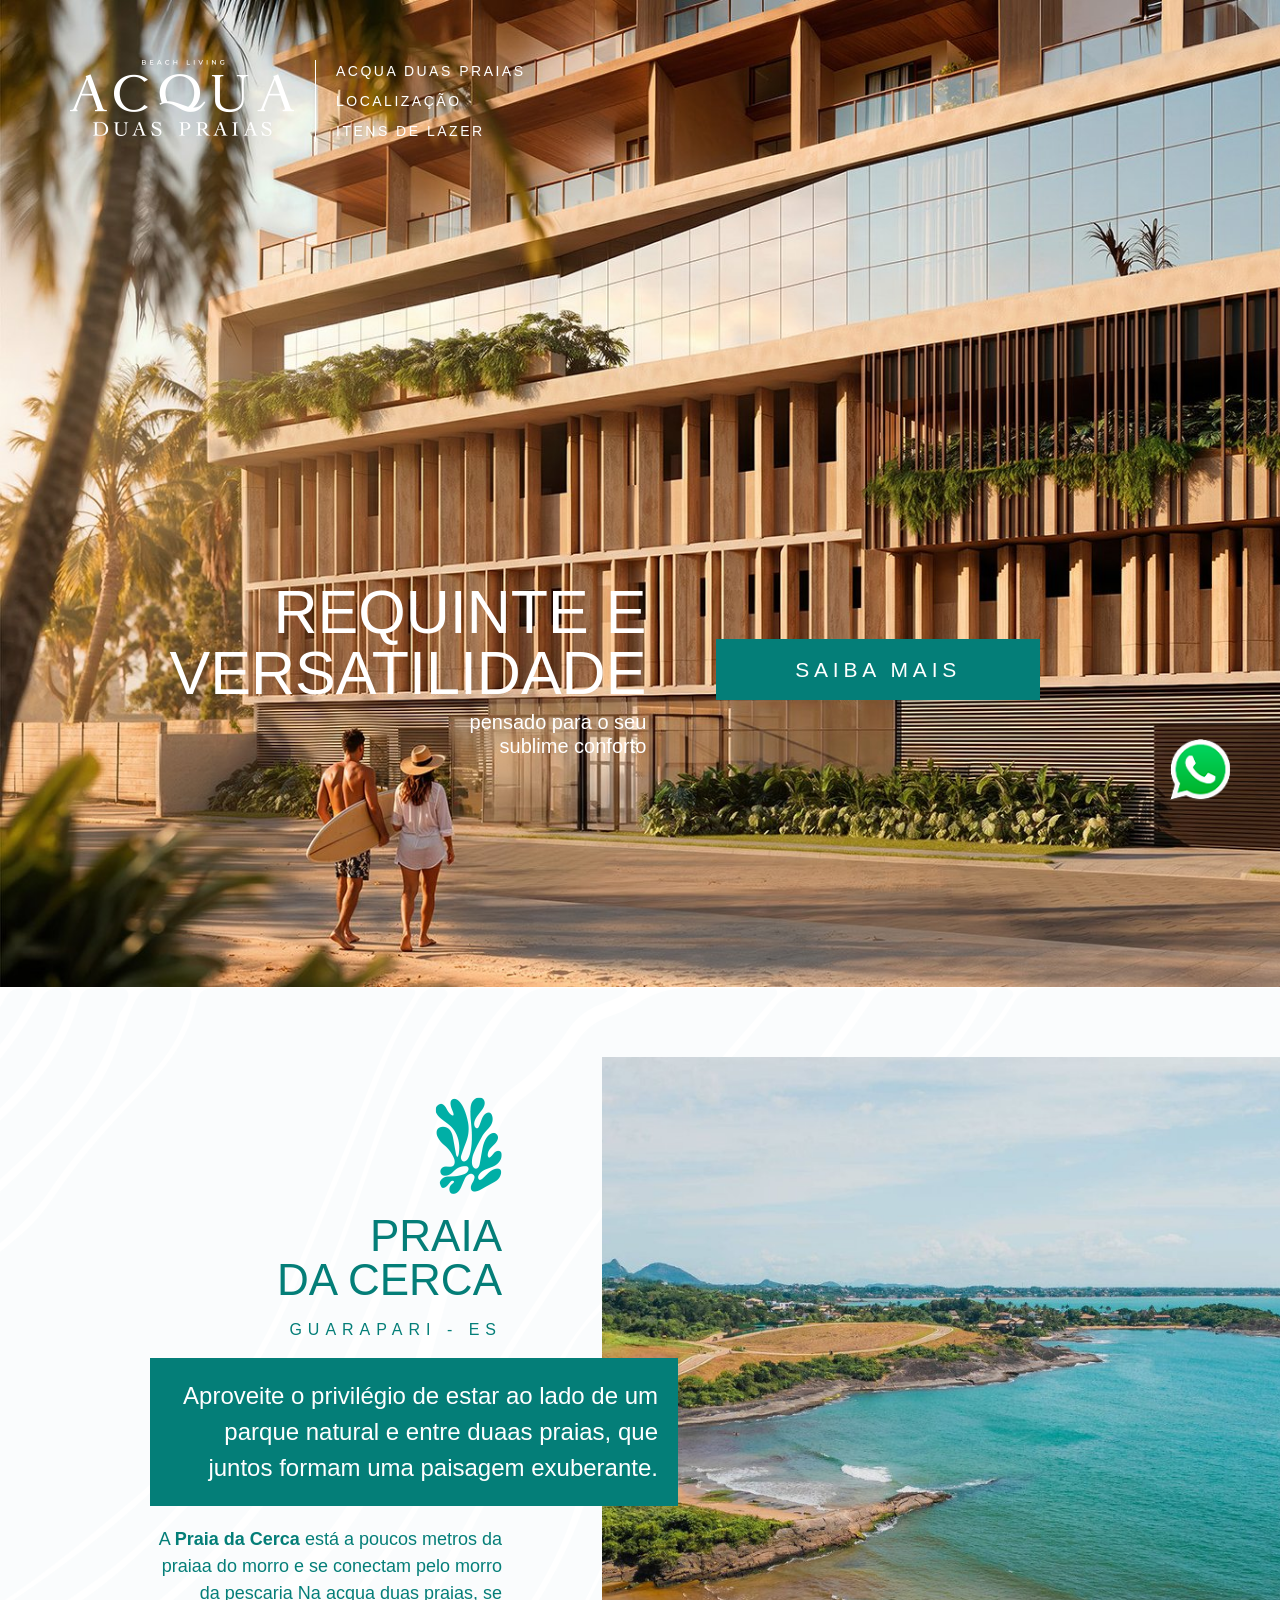
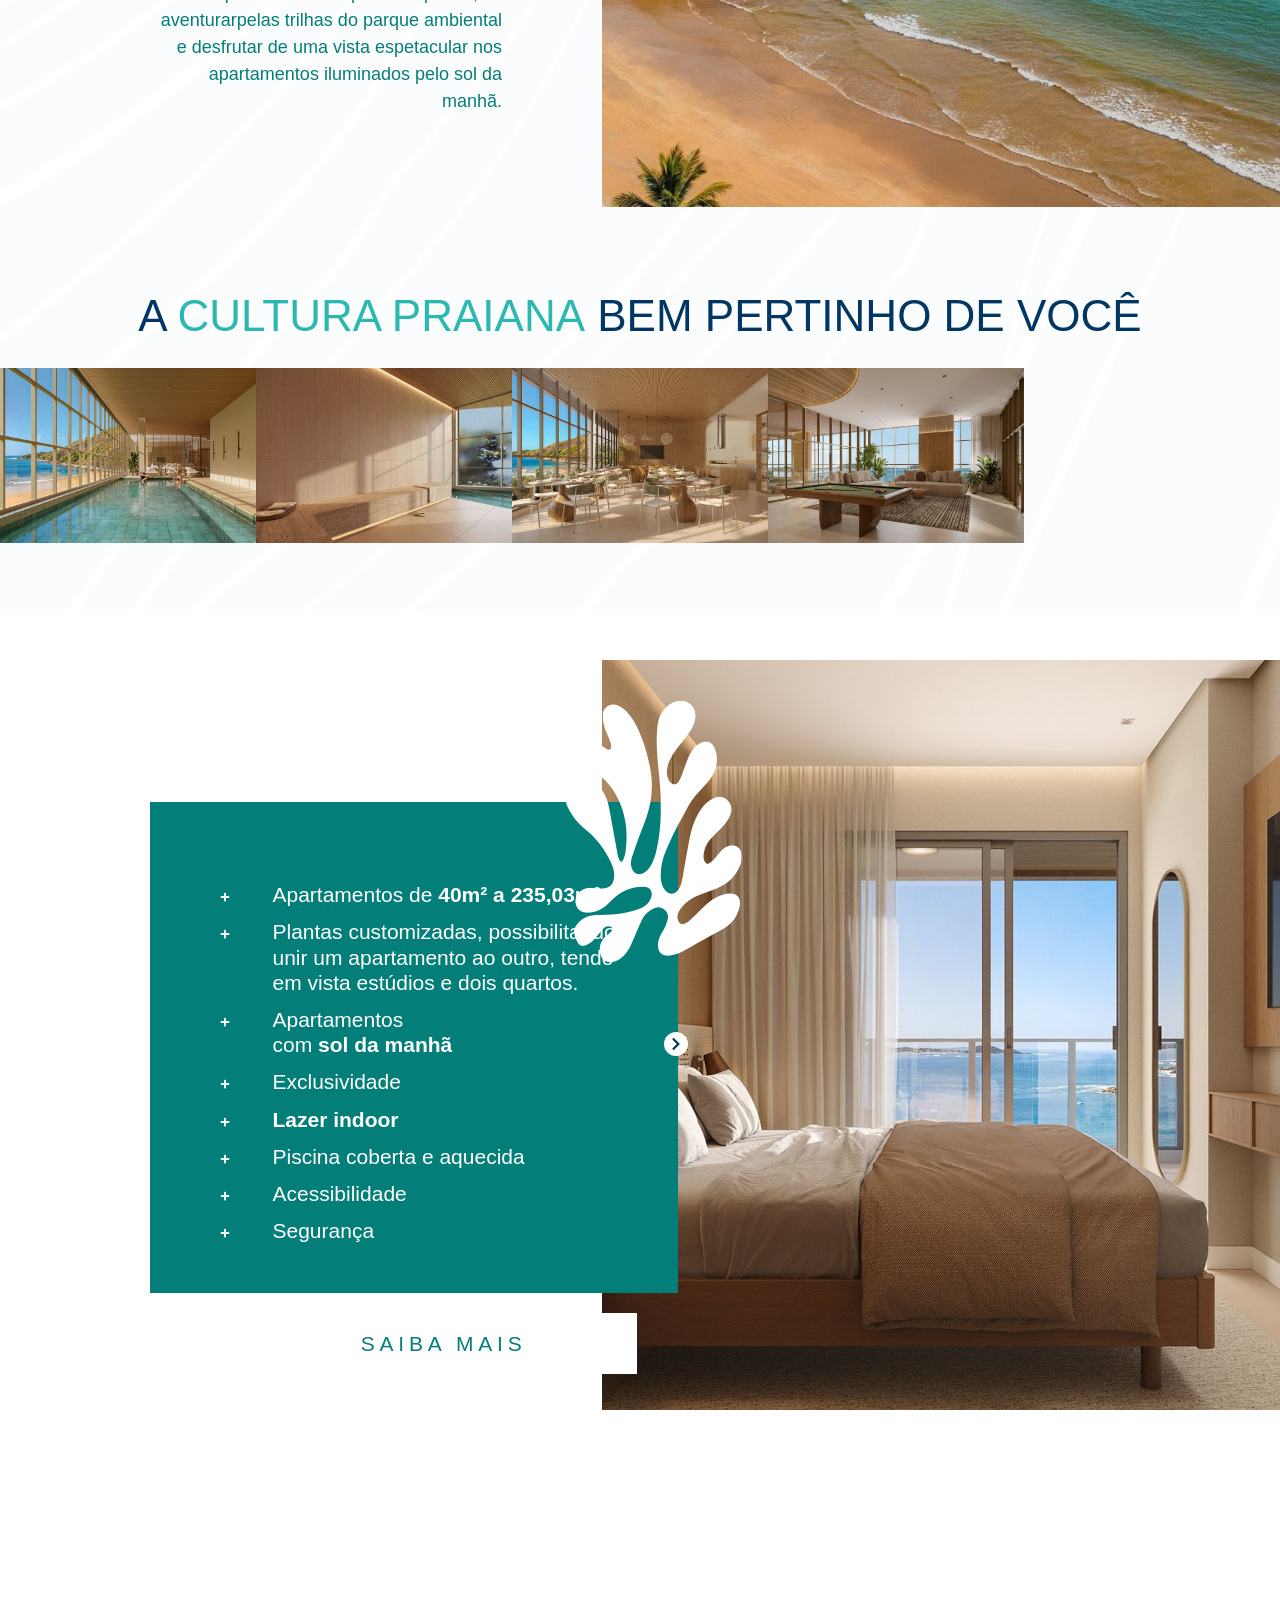
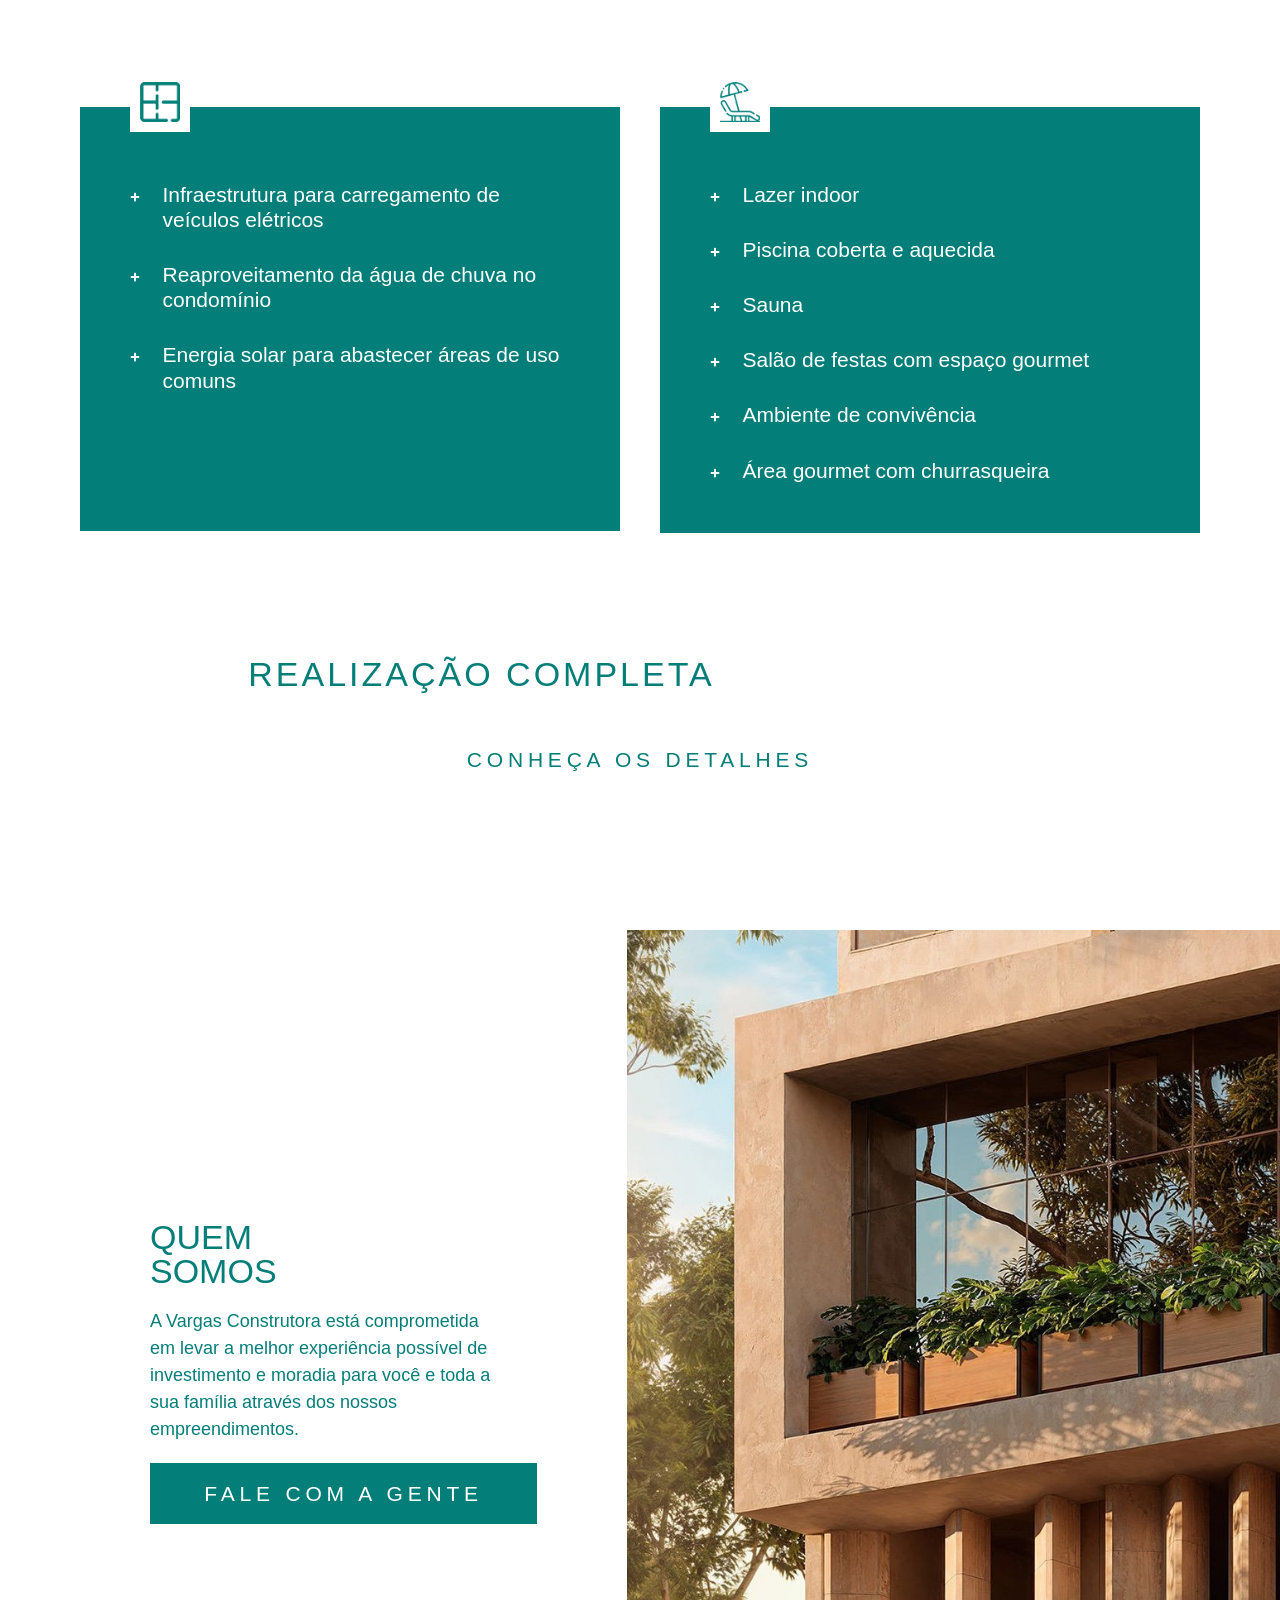
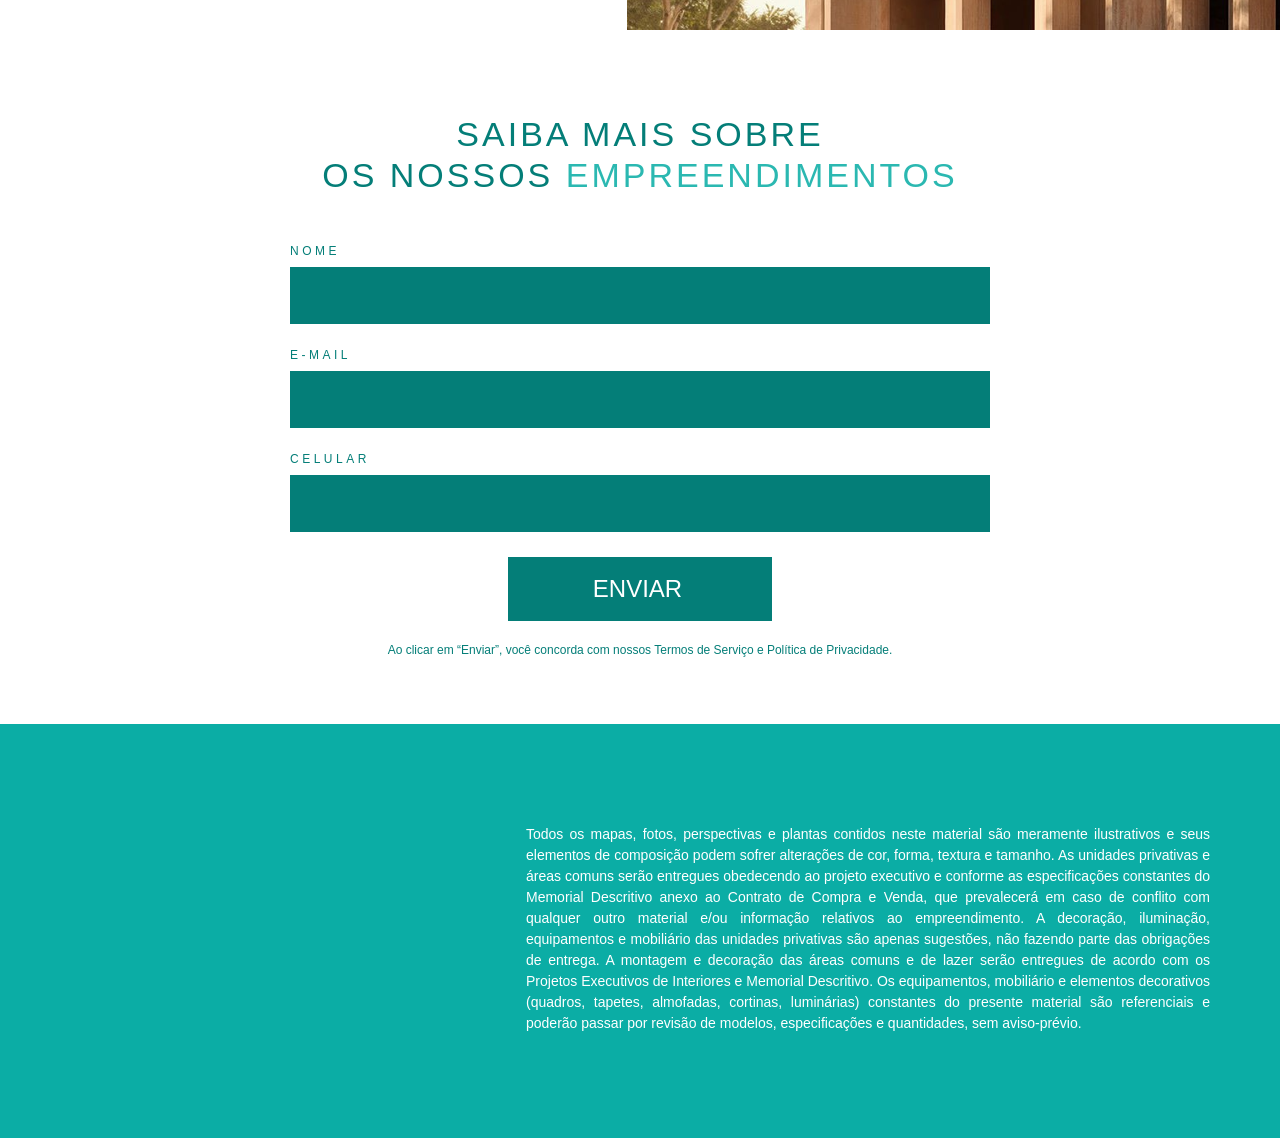
==== commit 3a223f65: "ponto de restauração" ====
--- a/acqua-duas-praias/index.html
+++ b/acqua-duas-praias/index.html
@@ -10,7 +10,7 @@
 	<!-- This site is optimized with the Yoast SEO plugin v27.5 - https://yoast.com/product/yoast-seo-wordpress/ -->
 	<title>Apartamentos na Praia da Cerca – Guarapari</title>
 	<meta name="description" content="Conheça o Acqua Duas Praias, empreendimento da Vargas Construtora na Praia da Cerca, Guarapari. Apartamentos de 40m² a 235m² com piscina coberta, lazer completo e vista para o mar." />
-	<link rel="canonical" href="index.html" />
+	<link rel="canonical" href="https://acquaduaspraias.com.br/" />
 	<meta property="og:locale" content="pt_BR" />
 	<meta property="og:type" content="website" />
 	<meta property="og:title" content="Apartamentos na Praia da Cerca – Guarapari" />
@@ -18,17 +18,17 @@
 	<meta property="og:url" content="https://acquaduaspraias.com.br/" />
 	<meta property="og:site_name" content="Acqua Duas Praias - Vargas Construtora" />
 	<meta property="article:modified_time" content="2026-05-11T17:59:58+00:00" />
-	<meta property="og:image" content="https://acquaduaspraias.com.br/wp-content/uploads/2025/03/AdobeStock_894592991-1.png" />
+	<meta property="og:image" content="https://acquaduaspraias.com.br/wp-content/uploads/2025/03/capa-acqua-duas-praias-fachada.jpg" />
 	<meta property="og:image:width" content="1920" />
 	<meta property="og:image:height" content="1044" />
-	<meta property="og:image:type" content="image/png" />
+	<meta property="og:image:type" content="image/jpeg" />
 	<meta name="twitter:card" content="summary_large_image" />
-	<script type="application/ld+json" class="yoast-schema-graph">{"@context":"https:\/\/schema.org","@graph":[{"@type":"WebPage","@id":"https:\/\/acquaduaspraias.com.br\/","url":"https:\/\/acquaduaspraias.com.br\/","name":"Apartamentos na Praia da Cerca – Guarapari","isPartOf":{"@id":"https:\/\/acquaduaspraias.com.br\/#website"},"about":{"@id":"https:\/\/acquaduaspraias.com.br\/#organization"},"primaryImageOfPage":{"@id":"https:\/\/acquaduaspraias.com.br\/#primaryimage"},"image":{"@id":"https:\/\/acquaduaspraias.com.br\/#primaryimage"},"thumbnailUrl":"https:\/\/acquaduaspraias.com.br\/wp-content\/uploads\/2025\/03\/AdobeStock_894592991-1.png","datePublished":"2025-03-25T18:24:10+00:00","dateModified":"2026-05-11T17:59:58+00:00","description":"Conheça o Acqua Duas Praias, empreendimento da Vargas Construtora na Praia da Cerca, Guarapari. Apartamentos de 40m² a 235m² com piscina coberta, lazer completo e vista para o mar.","breadcrumb":{"@id":"https:\/\/acquaduaspraias.com.br\/#breadcrumb"},"inLanguage":"pt-BR","potentialAction":[{"@type":"ReadAction","target":["https:\/\/acquaduaspraias.com.br\/"]}]},{"@type":"ImageObject","inLanguage":"pt-BR","@id":"https:\/\/acquaduaspraias.com.br\/#primaryimage","url":"https:\/\/acquaduaspraias.com.br\/wp-content\/uploads\/2025\/03\/AdobeStock_894592991-1.png","contentUrl":"https:\/\/acquaduaspraias.com.br\/wp-content\/uploads\/2025\/03\/AdobeStock_894592991-1.png","width":1920,"height":1044},{"@type":"BreadcrumbList","@id":"https:\/\/acquaduaspraias.com.br\/#breadcrumb","itemListElement":[{"@type":"ListItem","position":1,"name":"Home"}]},{"@type":"WebSite","@id":"https:\/\/acquaduaspraias.com.br\/#website","url":"https:\/\/acquaduaspraias.com.br\/","name":"Apartamentos na Praia da Cerca – Guarapari","description":"Conheça o Acqua Duas Praias, empreendimento da Vargas Construtora na Praia da Cerca, Guarapari. Apartamentos de 40m² a 235m² com piscina coberta, lazer completo e vista para o mar.","publisher":{"@id":"https:\/\/acquaduaspraias.com.br\/#organization"},"potentialAction":[{"@type":"SearchAction","target":{"@type":"EntryPoint","urlTemplate":"https:\/\/acquaduaspraias.com.br\/?s={search_term_string}"},"query-input":{"@type":"PropertyValueSpecification","valueRequired":true,"valueName":"search_term_string"}}],"inLanguage":"pt-BR"},{"@type":"Organization","@id":"https:\/\/acquaduaspraias.com.br\/#organization","name":"Apartamentos na Praia da Cerca – Guarapari","url":"https:\/\/acquaduaspraias.com.br\/","logo":{"@type":"ImageObject","inLanguage":"pt-BR","@id":"https:\/\/acquaduaspraias.com.br\/#\/schema\/logo\/image\/","url":"https:\/\/acquaduaspraias.com.br\/wp-content\/uploads\/2025\/03\/VARGAS-CONSTRUTORA-removebg-preview.png","contentUrl":"https:\/\/acquaduaspraias.com.br\/wp-content\/uploads\/2025\/03\/VARGAS-CONSTRUTORA-removebg-preview.png","width":150,"height":150,"caption":"Apartamentos na Praia da Cerca – Guarapari"},"image":{"@id":"https:\/\/acquaduaspraias.com.br\/#\/schema\/logo\/image\/"}}]}</script>
+	<script type="application/ld+json" class="yoast-schema-graph">{"@context":"https:\/\/schema.org","@graph":[{"@type":"WebPage","@id":"https:\/\/acquaduaspraias.com.br\/","url":"https:\/\/acquaduaspraias.com.br\/","name":"Apartamentos na Praia da Cerca – Guarapari","isPartOf":{"@id":"https:\/\/acquaduaspraias.com.br\/#website"},"about":{"@id":"https:\/\/acquaduaspraias.com.br\/#organization"},"primaryImageOfPage":{"@id":"https:\/\/acquaduaspraias.com.br\/#primaryimage"},"image":{"@id":"https:\/\/acquaduaspraias.com.br\/#primaryimage"},"thumbnailUrl":"\/wp-content\/uploads\/2025\/03\/capa-acqua-duas-praias-fachada.jpg","datePublished":"2025-03-25T18:24:10+00:00","dateModified":"2026-05-11T17:59:58+00:00","description":"Conheça o Acqua Duas Praias, empreendimento da Vargas Construtora na Praia da Cerca, Guarapari. Apartamentos de 40m² a 235m² com piscina coberta, lazer completo e vista para o mar.","breadcrumb":{"@id":"https:\/\/acquaduaspraias.com.br\/#breadcrumb"},"inLanguage":"pt-BR","potentialAction":[{"@type":"ReadAction","target":["https:\/\/acquaduaspraias.com.br\/"]}]},{"@type":"ImageObject","inLanguage":"pt-BR","@id":"https:\/\/acquaduaspraias.com.br\/#primaryimage","url":"\/wp-content\/uploads\/2025\/03\/capa-acqua-duas-praias-fachada.jpg","contentUrl":"\/wp-content\/uploads\/2025\/03\/capa-acqua-duas-praias-fachada.jpg","width":1920,"height":1044},{"@type":"BreadcrumbList","@id":"https:\/\/acquaduaspraias.com.br\/#breadcrumb","itemListElement":[{"@type":"ListItem","position":1,"name":"Home"}]},{"@type":"WebSite","@id":"https:\/\/acquaduaspraias.com.br\/#website","url":"https:\/\/acquaduaspraias.com.br\/","name":"Apartamentos na Praia da Cerca – Guarapari","description":"Conheça o Acqua Duas Praias, empreendimento da Vargas Construtora na Praia da Cerca, Guarapari. Apartamentos de 40m² a 235m² com piscina coberta, lazer completo e vista para o mar.","publisher":{"@id":"https:\/\/acquaduaspraias.com.br\/#organization"},"potentialAction":[{"@type":"SearchAction","target":{"@type":"EntryPoint","urlTemplate":"https:\/\/acquaduaspraias.com.br\/?s={search_term_string}"},"query-input":{"@type":"PropertyValueSpecification","valueRequired":true,"valueName":"search_term_string"}}],"inLanguage":"pt-BR"},{"@type":"Organization","@id":"https:\/\/acquaduaspraias.com.br\/#organization","name":"Apartamentos na Praia da Cerca – Guarapari","url":"https:\/\/acquaduaspraias.com.br\/","logo":{"@type":"ImageObject","inLanguage":"pt-BR","@id":"https:\/\/acquaduaspraias.com.br\/#\/schema\/logo\/image\/","url":"\/wp-content\/uploads\/2025\/03\/VARGAS-CONSTRUTORA-removebg-preview.png","contentUrl":"\/wp-content\/uploads\/2025\/03\/VARGAS-CONSTRUTORA-removebg-preview.png","width":150,"height":150,"caption":"Apartamentos na Praia da Cerca – Guarapari"},"image":{"@id":"https:\/\/acquaduaspraias.com.br\/#\/schema\/logo\/image\/"}}]}</script>
 	<!-- / Yoast SEO plugin. -->
 
 
 <script type="rocketlazyloadscript">
-window._wpemojiSettings = {"baseUrl":"https:\/\/s.w.org\/images\/core\/emoji\/16.0.1\/72x72\/","ext":".png","svgUrl":"https:\/\/s.w.org\/images\/core\/emoji\/16.0.1\/svg\/","svgExt":".svg","source":{"concatemoji":"https:\/\/acquaduaspraias.com.br\/wp-includes\/js\/wp-emoji-release.min.js"}};
+window._wpemojiSettings = {"baseUrl":"https:\/\/s.w.org\/images\/core\/emoji\/16.0.1\/72x72\/","ext":".png","svgUrl":"https:\/\/s.w.org\/images\/core\/emoji\/16.0.1\/svg\/","svgExt":".svg","source":{"concatemoji":"\/wp-includes\/js\/wp-emoji-release.min.js"}};
 /*! This file is auto-generated */
 !function(s,n){var o,i,e;function c(e){try{var t={supportTests:e,timestamp:(new Date).valueOf()};sessionStorage.setItem(o,JSON.stringify(t))}catch(e){}}function p(e,t,n){e.clearRect(0,0,e.canvas.width,e.canvas.height),e.fillText(t,0,0);var t=new Uint32Array(e.getImageData(0,0,e.canvas.width,e.canvas.height).data),a=(e.clearRect(0,0,e.canvas.width,e.canvas.height),e.fillText(n,0,0),new Uint32Array(e.getImageData(0,0,e.canvas.width,e.canvas.height).data));return t.every(function(e,t){return e===a[t]})}function u(e,t){e.clearRect(0,0,e.canvas.width,e.canvas.height),e.fillText(t,0,0);for(var n=e.getImageData(16,16,1,1),a=0;a<n.data.length;a++)if(0!==n.data[a])return!1;return!0}function f(e,t,n,a){switch(t){case"flag":return n(e,"\ud83c\udff3\ufe0f\u200d\u26a7\ufe0f","\ud83c\udff3\ufe0f\u200b\u26a7\ufe0f")?!1:!n(e,"\ud83c\udde8\ud83c\uddf6","\ud83c\udde8\u200b\ud83c\uddf6")&&!n(e,"\ud83c\udff4\udb40\udc67\udb40\udc62\udb40\udc65\udb40\udc6e\udb40\udc67\udb40\udc7f","\ud83c\udff4\u200b\udb40\udc67\u200b\udb40\udc62\u200b\udb40\udc65\u200b\udb40\udc6e\u200b\udb40\udc67\u200b\udb40\udc7f");case"emoji":return!a(e,"\ud83e\udedf")}return!1}function g(e,t,n,a){var r="undefined"!=typeof WorkerGlobalScope&&self instanceof WorkerGlobalScope?new OffscreenCanvas(300,150):s.createElement("canvas"),o=r.getContext("2d",{willReadFrequently:!0}),i=(o.textBaseline="top",o.font="600 32px Arial",{});return e.forEach(function(e){i[e]=t(o,e,n,a)}),i}function t(e){var t=s.createElement("script");t.src=e,t.defer=!0,s.head.appendChild(t)}"undefined"!=typeof Promise&&(o="wpEmojiSettingsSupports",i=["flag","emoji"],n.supports={everything:!0,everythingExceptFlag:!0},e=new Promise(function(e){s.addEventListener("DOMContentLoaded",e,{once:!0})}),new Promise(function(t){var n=function(){try{var e=JSON.parse(sessionStorage.getItem(o));if("object"==typeof e&&"number"==typeof e.timestamp&&(new Date).valueOf()<e.timestamp+604800&&"object"==typeof e.supportTests)return e.supportTests}catch(e){}return null}();if(!n){if("undefined"!=typeof Worker&&"undefined"!=typeof OffscreenCanvas&&"undefined"!=typeof URL&&URL.createObjectURL&&"undefined"!=typeof Blob)try{var e="postMessage("+g.toString()+"("+[JSON.stringify(i),f.toString(),p.toString(),u.toString()].join(",")+"));",a=new Blob([e],{type:"text/javascript"}),r=new Worker(URL.createObjectURL(a),{name:"wpTestEmojiSupports"});return void(r.onmessage=function(e){c(n=e.data),r.terminate(),t(n)})}catch(e){}c(n=g(i,f,p,u))}t(n)}).then(function(e){for(var t in e)n.supports[t]=e[t],n.supports.everything=n.supports.everything&&n.supports[t],"flag"!==t&&(n.supports.everythingExceptFlag=n.supports.everythingExceptFlag&&n.supports[t]);n.supports.everythingExceptFlag=n.supports.everythingExceptFlag&&!n.supports.flag,n.DOMReady=!1,n.readyCallback=function(){n.DOMReady=!0}}).then(function(){return e}).then(function(){var e;n.supports.everything||(n.readyCallback(),(e=n.source||{}).concatemoji?t(e.concatemoji):e.wpemoji&&e.twemoji&&(t(e.twemoji),t(e.wpemoji)))}))}((window,document),window._wpemojiSettings);
 </script>
@@ -74,18 +74,18 @@
 .rll-youtube-player{position:relative;padding-bottom:56.23%;height:0;overflow:hidden;max-width:100%;}.rll-youtube-player:focus-within{outline: 2px solid currentColor;outline-offset: 5px;}.rll-youtube-player iframe{position:absolute;top:0;left:0;width:100%;height:100%;z-index:100;background:0 0}.rll-youtube-player img{bottom:0;display:block;left:0;margin:auto;max-width:100%;width:100%;position:absolute;right:0;top:0;border:none;height:auto;-webkit-transition:.4s all;-moz-transition:.4s all;transition:.4s all}.rll-youtube-player img:hover{-webkit-filter:brightness(75%)}.rll-youtube-player .play{height:100%;width:100%;left:0;top:0;position:absolute;background:var(--wpr-bg-d74942a7-8733-42d6-a0dc-ad43f418de6b) no-repeat center;background-color: transparent !important;cursor:pointer;border:none;}.wp-embed-responsive .wp-has-aspect-ratio .rll-youtube-player{position:absolute;padding-bottom:0;width:100%;height:100%;top:0;bottom:0;left:0;right:0}
 </style>
 <link data-minify="1" rel='stylesheet' id='elementor-gf-local-montserrat-css' href='../wp-content/cache/min/1/wp-content/uploads/elementor/google-fonts/css/montserrat.css' media='all' />
-<script type="rocketlazyloadscript" data-rocket-src="https://acquaduaspraias.com.br/wp-content/plugins/elementor/assets/lib/font-awesome/js/v4-shims.min.js" id="font-awesome-4-shim-js" data-rocket-defer defer></script>
-<script type="rocketlazyloadscript" data-rocket-src="https://acquaduaspraias.com.br/wp-includes/js/jquery/jquery.min.js" id="jquery-core-js" data-rocket-defer defer></script>
-<script type="rocketlazyloadscript" data-rocket-src="https://acquaduaspraias.com.br/wp-includes/js/jquery/jquery-migrate.min.js" id="jquery-migrate-js" data-rocket-defer defer></script>
+<script type="rocketlazyloadscript" data-rocket-src="/wp-content/plugins/elementor/assets/lib/font-awesome/js/v4-shims.min.js" id="font-awesome-4-shim-js" data-rocket-defer defer></script>
+<script type="rocketlazyloadscript" data-rocket-src="/wp-includes/js/jquery/jquery.min.js" id="jquery-core-js" data-rocket-defer defer></script>
+<script type="rocketlazyloadscript" data-rocket-src="/wp-includes/js/jquery/jquery-migrate.min.js" id="jquery-migrate-js" data-rocket-defer defer></script>
 <meta name="generator" content="WordPress 6.8.6" />
 <link rel='shortlink' href='index.html' />
 <meta name="generator" content="Elementor 3.28.0; features: e_font_icon_svg, additional_custom_breakpoints, e_local_google_fonts, e_element_cache; settings: css_print_method-external, google_font-enabled, font_display-swap">
-<!-- Google Tag Manager -->
-<script type="rocketlazyloadscript">(function(w,d,s,l,i){w[l]=w[l]||[];w[l].push({'gtm.start':
-new Date().getTime(),event:'gtm.js'});var f=d.getElementsByTagName(s)[0],
-j=d.createElement(s),dl=l!='dataLayer'?'&l='+l:'';j.async=true;j.src=
-'https://www.googletagmanager.com/gtm.js'+i+dl;f.parentNode.insertBefore(j,f);
-})(window,document,'script','dataLayer','GTM-T4PXR8QW');</script>
+<!-- Google Tag Manager -->
+<script type="rocketlazyloadscript">(function(w,d,s,l,i){w[l]=w[l]||[];w[l].push({'gtm.start':
+new Date().getTime(),event:'gtm.js'});var f=d.getElementsByTagName(s)[0],
+j=d.createElement(s),dl=l!='dataLayer'?'&l='+l:'';j.async=true;j.src=
+'https://www.googletagmanager.com/gtm.js'+i+dl;f.parentNode.insertBefore(j,f);
+})(window,document,'script','dataLayer','GTM-T4PXR8QW');</script>
 <!-- End Google Tag Manager -->
 			<style>
 				.e-con.e-parent:nth-of-type(n+4):not(.e-lazyloaded):not(.e-no-lazyload),
@@ -111,14 +111,14 @@
 <meta name="msapplication-TileImage" content="/wp-content/uploads/2025/03/VARGAS-CONSTRUTORA-removebg-preview.png" />
 <noscript><style id="rocket-lazyload-nojs-css">.rll-youtube-player, [data-lazy-src]{display:none !important;}</style></noscript><style id="wpr-lazyload-bg-container"></style><style id="wpr-lazyload-bg-exclusion"></style>
 <noscript>
-<style id="wpr-lazyload-bg-nostyle">.elementor-137 .elementor-element.elementor-element-37bd7e8:not(.elementor-motion-effects-element-type-background), .elementor-137 .elementor-element.elementor-element-37bd7e8 > .elementor-motion-effects-container > .elementor-motion-effects-layer{--wpr-bg-1825527b-adaa-4e99-9410-6a5c1b1cf467: url('../wp-content/uploads/2025/03/Bloco-01-1.png');}.elementor-137 .elementor-element.elementor-element-0d30a2d:not(.elementor-motion-effects-element-type-background), .elementor-137 .elementor-element.elementor-element-0d30a2d > .elementor-motion-effects-container > .elementor-motion-effects-layer{--wpr-bg-44bbb4b3-59b6-4b02-b294-a7060cfa0b4a: url('../wp-content/uploads/2025/03/Bloco-02-copiar.png');}.elementor-137 .elementor-element.elementor-element-4d0edac:not(.elementor-motion-effects-element-type-background), .elementor-137 .elementor-element.elementor-element-4d0edac > .elementor-motion-effects-container > .elementor-motion-effects-layer{--wpr-bg-0089d103-131a-43ea-96c1-50beac5abdd9: url('../wp-content/uploads/2025/03/Texto.png');}.elementor-137 .elementor-element.elementor-element-75f729d:not(.elementor-motion-effects-element-type-background), .elementor-137 .elementor-element.elementor-element-75f729d > .elementor-motion-effects-container > .elementor-motion-effects-layer{--wpr-bg-e26d62a7-00ec-4d73-a22d-6d9bd1698a67: url('../wp-content/uploads/2025/03/Bloco-02-copiar.png');}.rll-youtube-player .play{--wpr-bg-d74942a7-8733-42d6-a0dc-ad43f418de6b: url('../wp-content/plugins/wp-rocket/assets/img/youtube.png');}</style>
+<style id="wpr-lazyload-bg-nostyle">.elementor-137 .elementor-element.elementor-element-37bd7e8:not(.elementor-motion-effects-element-type-background), .elementor-137 .elementor-element.elementor-element-37bd7e8 > .elementor-motion-effects-container > .elementor-motion-effects-layer{--wpr-bg-1825527b-adaa-4e99-9410-6a5c1b1cf467: url('../wp-content/uploads/2025/03/hero-fachada.jpg');}.elementor-137 .elementor-element.elementor-element-0d30a2d:not(.elementor-motion-effects-element-type-background), .elementor-137 .elementor-element.elementor-element-0d30a2d > .elementor-motion-effects-container > .elementor-motion-effects-layer{--wpr-bg-44bbb4b3-59b6-4b02-b294-a7060cfa0b4a: url('../wp-content/uploads/2025/03/Bloco-02-copiar.png');}.elementor-137 .elementor-element.elementor-element-4d0edac:not(.elementor-motion-effects-element-type-background), .elementor-137 .elementor-element.elementor-element-4d0edac > .elementor-motion-effects-container > .elementor-motion-effects-layer{--wpr-bg-0089d103-131a-43ea-96c1-50beac5abdd9: url('../wp-content/uploads/2025/03/Texto.png');}.elementor-137 .elementor-element.elementor-element-75f729d:not(.elementor-motion-effects-element-type-background), .elementor-137 .elementor-element.elementor-element-75f729d > .elementor-motion-effects-container > .elementor-motion-effects-layer{--wpr-bg-e26d62a7-00ec-4d73-a22d-6d9bd1698a67: url('../wp-content/uploads/2025/03/Bloco-02-copiar.png');}.rll-youtube-player .play{--wpr-bg-d74942a7-8733-42d6-a0dc-ad43f418de6b: url('../wp-content/plugins/wp-rocket/assets/img/youtube.png');}</style>
 </noscript>
-<script type="application/javascript">const rocket_pairs = [{"selector":".elementor-137 .elementor-element.elementor-element-37bd7e8:not(.elementor-motion-effects-element-type-background), .elementor-137 .elementor-element.elementor-element-37bd7e8 > .elementor-motion-effects-container > .elementor-motion-effects-layer","style":".elementor-137 .elementor-element.elementor-element-37bd7e8:not(.elementor-motion-effects-element-type-background), .elementor-137 .elementor-element.elementor-element-37bd7e8 > .elementor-motion-effects-container > .elementor-motion-effects-layer{--wpr-bg-1825527b-adaa-4e99-9410-6a5c1b1cf467: url('https:\/\/acquaduaspraias.com.br\/wp-content\/uploads\/2025\/03\/Bloco-01-1.png');}","hash":"1825527b-adaa-4e99-9410-6a5c1b1cf467","url":"https:\/\/acquaduaspraias.com.br\/wp-content\/uploads\/2025\/03\/Bloco-01-1.png"},{"selector":".elementor-137 .elementor-element.elementor-element-0d30a2d:not(.elementor-motion-effects-element-type-background), .elementor-137 .elementor-element.elementor-element-0d30a2d > .elementor-motion-effects-container > .elementor-motion-effects-layer","style":".elementor-137 .elementor-element.elementor-element-0d30a2d:not(.elementor-motion-effects-element-type-background), .elementor-137 .elementor-element.elementor-element-0d30a2d > .elementor-motion-effects-container > .elementor-motion-effects-layer{--wpr-bg-44bbb4b3-59b6-4b02-b294-a7060cfa0b4a: url('https:\/\/acquaduaspraias.com.br\/wp-content\/uploads\/2025\/03\/Bloco-02-copiar.png');}","hash":"44bbb4b3-59b6-4b02-b294-a7060cfa0b4a","url":"https:\/\/acquaduaspraias.com.br\/wp-content\/uploads\/2025\/03\/Bloco-02-copiar.png"},{"selector":".elementor-137 .elementor-element.elementor-element-4d0edac:not(.elementor-motion-effects-element-type-background), .elementor-137 .elementor-element.elementor-element-4d0edac > .elementor-motion-effects-container > .elementor-motion-effects-layer","style":".elementor-137 .elementor-element.elementor-element-4d0edac:not(.elementor-motion-effects-element-type-background), .elementor-137 .elementor-element.elementor-element-4d0edac > .elementor-motion-effects-container > .elementor-motion-effects-layer{--wpr-bg-0089d103-131a-43ea-96c1-50beac5abdd9: url('https:\/\/acquaduaspraias.com.br\/wp-content\/uploads\/2025\/03\/Texto.png');}","hash":"0089d103-131a-43ea-96c1-50beac5abdd9","url":"https:\/\/acquaduaspraias.com.br\/wp-content\/uploads\/2025\/03\/Texto.png"},{"selector":".elementor-137 .elementor-element.elementor-element-75f729d:not(.elementor-motion-effects-element-type-background), .elementor-137 .elementor-element.elementor-element-75f729d > .elementor-motion-effects-container > .elementor-motion-effects-layer","style":".elementor-137 .elementor-element.elementor-element-75f729d:not(.elementor-motion-effects-element-type-background), .elementor-137 .elementor-element.elementor-element-75f729d > .elementor-motion-effects-container > .elementor-motion-effects-layer{--wpr-bg-e26d62a7-00ec-4d73-a22d-6d9bd1698a67: url('https:\/\/acquaduaspraias.com.br\/wp-content\/uploads\/2025\/03\/Bloco-02-copiar.png');}","hash":"e26d62a7-00ec-4d73-a22d-6d9bd1698a67","url":"https:\/\/acquaduaspraias.com.br\/wp-content\/uploads\/2025\/03\/Bloco-02-copiar.png"},{"selector":".rll-youtube-player .play","style":".rll-youtube-player .play{--wpr-bg-d74942a7-8733-42d6-a0dc-ad43f418de6b: url('https:\/\/acquaduaspraias.com.br\/wp-content\/plugins\/wp-rocket\/assets\/img\/youtube.png');}","hash":"d74942a7-8733-42d6-a0dc-ad43f418de6b","url":"https:\/\/acquaduaspraias.com.br\/wp-content\/plugins\/wp-rocket\/assets\/img\/youtube.png"}]; const rocket_excluded_pairs = [];</script><meta name="generator" content="WP Rocket 3.17.3.1" data-wpr-features="wpr_lazyload_css_bg_img wpr_delay_js wpr_defer_js wpr_minify_js wpr_lazyload_images wpr_lazyload_iframes wpr_image_dimensions wpr_minify_css" /></head>
+<script type="application/javascript">const rocket_pairs = [{"selector":".elementor-137 .elementor-element.elementor-element-37bd7e8:not(.elementor-motion-effects-element-type-background), .elementor-137 .elementor-element.elementor-element-37bd7e8 > .elementor-motion-effects-container > .elementor-motion-effects-layer","style":".elementor-137 .elementor-element.elementor-element-37bd7e8:not(.elementor-motion-effects-element-type-background), .elementor-137 .elementor-element.elementor-element-37bd7e8 > .elementor-motion-effects-container > .elementor-motion-effects-layer{--wpr-bg-1825527b-adaa-4e99-9410-6a5c1b1cf467: url('\/wp-content\/uploads\/2025\/03\/hero-fachada.jpg');}","hash":"1825527b-adaa-4e99-9410-6a5c1b1cf467","url":"\/wp-content\/uploads\/2025\/03\/hero-fachada.jpg"},{"selector":".elementor-137 .elementor-element.elementor-element-0d30a2d:not(.elementor-motion-effects-element-type-background), .elementor-137 .elementor-element.elementor-element-0d30a2d > .elementor-motion-effects-container > .elementor-motion-effects-layer","style":".elementor-137 .elementor-element.elementor-element-0d30a2d:not(.elementor-motion-effects-element-type-background), .elementor-137 .elementor-element.elementor-element-0d30a2d > .elementor-motion-effects-container > .elementor-motion-effects-layer{--wpr-bg-44bbb4b3-59b6-4b02-b294-a7060cfa0b4a: url('\/wp-content\/uploads\/2025\/03\/Bloco-02-copiar.png');}","hash":"44bbb4b3-59b6-4b02-b294-a7060cfa0b4a","url":"\/wp-content\/uploads\/2025\/03\/Bloco-02-copiar.png"},{"selector":".elementor-137 .elementor-element.elementor-element-4d0edac:not(.elementor-motion-effects-element-type-background), .elementor-137 .elementor-element.elementor-element-4d0edac > .elementor-motion-effects-container > .elementor-motion-effects-layer","style":".elementor-137 .elementor-element.elementor-element-4d0edac:not(.elementor-motion-effects-element-type-background), .elementor-137 .elementor-element.elementor-element-4d0edac > .elementor-motion-effects-container > .elementor-motion-effects-layer{--wpr-bg-0089d103-131a-43ea-96c1-50beac5abdd9: url('\/wp-content\/uploads\/2025\/03\/Texto.png');}","hash":"0089d103-131a-43ea-96c1-50beac5abdd9","url":"\/wp-content\/uploads\/2025\/03\/Texto.png"},{"selector":".elementor-137 .elementor-element.elementor-element-75f729d:not(.elementor-motion-effects-element-type-background), .elementor-137 .elementor-element.elementor-element-75f729d > .elementor-motion-effects-container > .elementor-motion-effects-layer","style":".elementor-137 .elementor-element.elementor-element-75f729d:not(.elementor-motion-effects-element-type-background), .elementor-137 .elementor-element.elementor-element-75f729d > .elementor-motion-effects-container > .elementor-motion-effects-layer{--wpr-bg-e26d62a7-00ec-4d73-a22d-6d9bd1698a67: url('\/wp-content\/uploads\/2025\/03\/Bloco-02-copiar.png');}","hash":"e26d62a7-00ec-4d73-a22d-6d9bd1698a67","url":"\/wp-content\/uploads\/2025\/03\/Bloco-02-copiar.png"},{"selector":".rll-youtube-player .play","style":".rll-youtube-player .play{--wpr-bg-d74942a7-8733-42d6-a0dc-ad43f418de6b: url('\/wp-content\/plugins\/wp-rocket\/assets\/img\/youtube.png');}","hash":"d74942a7-8733-42d6-a0dc-ad43f418de6b","url":"\/wp-content\/plugins\/wp-rocket\/assets\/img\/youtube.png"}]; const rocket_excluded_pairs = [];</script><meta name="generator" content="WP Rocket 3.17.3.1" data-wpr-features="wpr_lazyload_css_bg_img wpr_delay_js wpr_defer_js wpr_minify_js wpr_lazyload_images wpr_lazyload_iframes wpr_image_dimensions wpr_minify_css" /></head>
 <body class="home wp-singular page-template-default page page-id-137 wp-custom-logo wp-embed-responsive wp-theme-hello-elementor theme-default elementor-default elementor-kit-11 elementor-page elementor-page-137">
 
-<!-- Google Tag Manager (noscript) -->
-<noscript><iframe src="https://www.googletagmanager.com/ns.html?id=GTM-T4PXR8QW"
-height="0" width="0" style="display:none;visibility:hidden"></iframe></noscript>
+<!-- Google Tag Manager (noscript) -->
+<noscript><iframe src="https://www.googletagmanager.com/ns.html?id=GTM-T4PXR8QW"
+height="0" width="0" style="display:none;visibility:hidden"></iframe></noscript>
 <!-- End Google Tag Manager (noscript) -->
 
 <a class="skip-link screen-reader-text" href="index.html#content">Ir para o conteúdo</a>
@@ -171,7 +171,7 @@
 							<div class="elementor-menu-anchor" id="local"></div>
 						</div>
 				<div class="elementor-element elementor-element-6b08dee elementor-widget__width-auto elementor-widget elementor-widget-image" data-id="6b08dee" data-element_type="widget" data-widget_type="image.default">
-															<img fetchpriority="high" decoding="async" width="1120" height="836" src="data:image/svg+xml,%3Csvg%20xmlns='http://www.w3.org/2000/svg'%20viewBox='0%200%201120%20836'%3E%3C/svg%3E" class="attachment-1536x1536 size-1536x1536 wp-image-155" alt="" data-lazy-srcset="/wp-content/uploads/2025/03/Camada-1-1.png 1120w, /wp-content/uploads/2025/03/Camada-1-1-300x224.png 300w, /wp-content/uploads/2025/03/Camada-1-1-1024x764.png 1024w, /wp-content/uploads/2025/03/Camada-1-1-768x573.png 768w" data-lazy-sizes="(max-width: 1120px) 100vw, 1120px" data-lazy-src="/wp-content/uploads/2025/03/Camada-1-1.png" /><noscript><img fetchpriority="high" decoding="async" width="1120" height="836" src="../wp-content/uploads/2025/03/Camada-1-1.png" class="attachment-1536x1536 size-1536x1536 wp-image-155" alt="" srcset="../wp-content/uploads/2025/03/Camada-1-1.png 1120w, ../wp-content/uploads/2025/03/Camada-1-1-300x224.png 300w, ../wp-content/uploads/2025/03/Camada-1-1-1024x764.png 1024w, ../wp-content/uploads/2025/03/Camada-1-1-768x573.png 768w" sizes="(max-width: 1120px) 100vw, 1120px" /></noscript>															</div>
+															<img fetchpriority="high" decoding="async" width="1120" height="836" src="/wp-content/uploads/2025/03/acqua-duas-praias-praia-da-cerca-intro.jpg" srcset="/wp-content/uploads/2025/03/acqua-duas-praias-praia-da-cerca-intro.jpg 1120w, /wp-content/uploads/2025/03/acqua-duas-praias-praia-da-cerca-intro-300x224.jpg 300w, /wp-content/uploads/2025/03/acqua-duas-praias-praia-da-cerca-intro-1024x764.jpg 1024w, /wp-content/uploads/2025/03/acqua-duas-praias-praia-da-cerca-intro-768x573.jpg 768w" sizes="(max-width: 1120px) 100vw, 1120px" class="attachment-1536x1536 size-1536x1536 wp-image-155" alt="" data-lazy-srcset="/wp-content/uploads/2025/03/acqua-duas-praias-praia-da-cerca-intro.jpg 1120w, /wp-content/uploads/2025/03/acqua-duas-praias-praia-da-cerca-intro-300x224.jpg 300w, /wp-content/uploads/2025/03/acqua-duas-praias-praia-da-cerca-intro-1024x764.jpg 1024w, /wp-content/uploads/2025/03/acqua-duas-praias-praia-da-cerca-intro-768x573.jpg 768w" data-lazy-sizes="(max-width: 1120px) 100vw, 1120px" data-lazy-src="/wp-content/uploads/2025/03/acqua-duas-praias-praia-da-cerca-intro.jpg" /><noscript><img fetchpriority="high" decoding="async" width="1120" height="836" src="../wp-content/uploads/2025/03/acqua-duas-praias-praia-da-cerca-intro.jpg" class="attachment-1536x1536 size-1536x1536 wp-image-155" alt="" srcset="../wp-content/uploads/2025/03/acqua-duas-praias-praia-da-cerca-intro.jpg 1120w, ../wp-content/uploads/2025/03/acqua-duas-praias-praia-da-cerca-intro-300x224.jpg 300w, ../wp-content/uploads/2025/03/acqua-duas-praias-praia-da-cerca-intro-1024x764.jpg 1024w, ../wp-content/uploads/2025/03/acqua-duas-praias-praia-da-cerca-intro-768x573.jpg 768w" sizes="(max-width: 1120px) 100vw, 1120px" /></noscript>															</div>
 		<div class="elementor-element elementor-element-d2f9672 e-flex e-con-boxed e-con e-child" data-id="d2f9672" data-element_type="container">
 					<div class="e-con-inner">
 		<div class="elementor-element elementor-element-581b51f e-con-full e-flex e-con e-child" data-id="581b51f" data-element_type="container">
@@ -201,8 +201,7 @@
 					<h2 class="elementor-heading-title elementor-size-default">A <b style="color: #2bb8b1">Cultura praiana</b> bem pertinho de você</h2>				</div>
 				<div class="elementor-element elementor-element-803959d elementor-pagination-position-outside elementor-widget elementor-widget-image-carousel" data-id="803959d" data-element_type="widget" data-settings="{&quot;slides_to_show&quot;:&quot;5&quot;,&quot;slides_to_show_tablet&quot;:&quot;3&quot;,&quot;slides_to_scroll&quot;:&quot;2&quot;,&quot;slides_to_scroll_tablet&quot;:&quot;2&quot;,&quot;navigation&quot;:&quot;dots&quot;,&quot;slides_to_show_mobile&quot;:&quot;2&quot;,&quot;autoplay&quot;:&quot;yes&quot;,&quot;pause_on_hover&quot;:&quot;yes&quot;,&quot;pause_on_interaction&quot;:&quot;yes&quot;,&quot;autoplay_speed&quot;:5000,&quot;infinite&quot;:&quot;yes&quot;,&quot;speed&quot;:500,&quot;image_spacing_custom&quot;:{&quot;unit&quot;:&quot;px&quot;,&quot;size&quot;:20,&quot;sizes&quot;:[]},&quot;image_spacing_custom_tablet&quot;:{&quot;unit&quot;:&quot;px&quot;,&quot;size&quot;:&quot;&quot;,&quot;sizes&quot;:[]},&quot;image_spacing_custom_mobile&quot;:{&quot;unit&quot;:&quot;px&quot;,&quot;size&quot;:&quot;&quot;,&quot;sizes&quot;:[]}}" data-widget_type="image-carousel.default">
 							<div class="elementor-image-carousel-wrapper swiper" role="region" aria-roledescription="carousel" aria-label="Carrossel de imagens" dir="ltr">
-			<div class="elementor-image-carousel swiper-wrapper" aria-live="off">
-								<div class="swiper-slide" role="group" aria-roledescription="slide" aria-label="1 de 6"><figure class="swiper-slide-inner"><img width="386" height="264" decoding="async" class="swiper-slide-image" src="data:image/svg+xml,%3Csvg%20xmlns='http://www.w3.org/2000/svg'%20viewBox='0%200%20386%20264'%3E%3C/svg%3E" alt="Retângulo 3 copiar 2" data-lazy-src="/wp-content/uploads/2025/03/Retangulo-3-copiar-2-1.png" /><noscript><img width="386" height="264" decoding="async" class="swiper-slide-image" src="../wp-content/uploads/2025/03/Retangulo-3-copiar-2-1.png" alt="Retângulo 3 copiar 2" /></noscript></figure></div><div class="swiper-slide" role="group" aria-roledescription="slide" aria-label="2 de 6"><figure class="swiper-slide-inner"><img width="386" height="264" decoding="async" class="swiper-slide-image" src="data:image/svg+xml,%3Csvg%20xmlns='http://www.w3.org/2000/svg'%20viewBox='0%200%20386%20264'%3E%3C/svg%3E" alt="Retângulo 3 copiar 2" data-lazy-src="/wp-content/uploads/2025/03/Retangulo-3-copiar-2-2.png" /><noscript><img width="386" height="264" decoding="async" class="swiper-slide-image" src="../wp-content/uploads/2025/03/Retangulo-3-copiar-2-2.png" alt="Retângulo 3 copiar 2" /></noscript></figure></div><div class="swiper-slide" role="group" aria-roledescription="slide" aria-label="3 de 6"><figure class="swiper-slide-inner"><img width="386" height="264" decoding="async" class="swiper-slide-image" src="data:image/svg+xml,%3Csvg%20xmlns='http://www.w3.org/2000/svg'%20viewBox='0%200%20386%20264'%3E%3C/svg%3E" alt="Retângulo 3 copiar 2" data-lazy-src="/wp-content/uploads/2025/03/Retangulo-3-copiar-2-3.png" /><noscript><img width="386" height="264" decoding="async" class="swiper-slide-image" src="../wp-content/uploads/2025/03/Retangulo-3-copiar-2-3.png" alt="Retângulo 3 copiar 2" /></noscript></figure></div><div class="swiper-slide" role="group" aria-roledescription="slide" aria-label="4 de 6"><figure class="swiper-slide-inner"><img width="386" height="264" decoding="async" class="swiper-slide-image" src="data:image/svg+xml,%3Csvg%20xmlns='http://www.w3.org/2000/svg'%20viewBox='0%200%20386%20264'%3E%3C/svg%3E" alt="Retângulo 3 copiar 2" data-lazy-src="/wp-content/uploads/2025/03/Retangulo-3-copiar-2-4.png" /><noscript><img width="386" height="264" decoding="async" class="swiper-slide-image" src="../wp-content/uploads/2025/03/Retangulo-3-copiar-2-4.png" alt="Retângulo 3 copiar 2" /></noscript></figure></div><div class="swiper-slide" role="group" aria-roledescription="slide" aria-label="5 de 6"><figure class="swiper-slide-inner"><img width="386" height="264" decoding="async" class="swiper-slide-image" src="data:image/svg+xml,%3Csvg%20xmlns='http://www.w3.org/2000/svg'%20viewBox='0%200%20386%20264'%3E%3C/svg%3E" alt="Retângulo 3 copiar 2" data-lazy-src="/wp-content/uploads/2025/03/Retangulo-3-copiar-2-5.png" /><noscript><img width="386" height="264" decoding="async" class="swiper-slide-image" src="../wp-content/uploads/2025/03/Retangulo-3-copiar-2-5.png" alt="Retângulo 3 copiar 2" /></noscript></figure></div><div class="swiper-slide" role="group" aria-roledescription="slide" aria-label="6 de 6"><figure class="swiper-slide-inner"><img width="386" height="264" decoding="async" class="swiper-slide-image" src="data:image/svg+xml,%3Csvg%20xmlns='http://www.w3.org/2000/svg'%20viewBox='0%200%20386%20264'%3E%3C/svg%3E" alt="Retângulo 3 copiar 2" data-lazy-src="/wp-content/uploads/2025/03/Retangulo-3-copiar-2-6.png" /><noscript><img width="386" height="264" decoding="async" class="swiper-slide-image" src="../wp-content/uploads/2025/03/Retangulo-3-copiar-2-6.png" alt="Retângulo 3 copiar 2" /></noscript></figure></div>			</div>
+			<div class="elementor-image-carousel swiper-wrapper" aria-live="off"><div class="swiper-slide" role="group" aria-roledescription="slide" aria-label="1 de 14"><figure class="swiper-slide-inner"><img width="386" height="264" decoding="async" class="swiper-slide-image" src="data:image/svg+xml,%3Csvg%20xmlns='http://www.w3.org/2000/svg'%20viewBox='0%200%20386%20264'%3E%3C/svg%3E" alt="Piscina coberta e aquecida - Acqua Duas Praias" data-lazy-src="/wp-content/uploads/2025/03/piscina-coberta-aquecida.jpg" /><noscript><img width="386" height="264" decoding="async" class="swiper-slide-image" src="wp-content/uploads/2025/03/piscina-coberta-aquecida.jpg" alt="Piscina coberta e aquecida - Acqua Duas Praias" /></noscript></figure></div><div class="swiper-slide" role="group" aria-roledescription="slide" aria-label="2 de 14"><figure class="swiper-slide-inner"><img width="386" height="264" decoding="async" class="swiper-slide-image" src="data:image/svg+xml,%3Csvg%20xmlns='http://www.w3.org/2000/svg'%20viewBox='0%200%20386%20264'%3E%3C/svg%3E" alt="Sauna - Acqua Duas Praias" data-lazy-src="/wp-content/uploads/2025/03/sauna.jpg" /><noscript><img width="386" height="264" decoding="async" class="swiper-slide-image" src="wp-content/uploads/2025/03/sauna.jpg" alt="Sauna - Acqua Duas Praias" /></noscript></figure></div><div class="swiper-slide" role="group" aria-roledescription="slide" aria-label="3 de 14"><figure class="swiper-slide-inner"><img width="386" height="264" decoding="async" class="swiper-slide-image" src="data:image/svg+xml,%3Csvg%20xmlns='http://www.w3.org/2000/svg'%20viewBox='0%200%20386%20264'%3E%3C/svg%3E" alt="Espaço gourmet - Acqua Duas Praias" data-lazy-src="/wp-content/uploads/2025/03/espaco-gourmet.jpg" /><noscript><img width="386" height="264" decoding="async" class="swiper-slide-image" src="wp-content/uploads/2025/03/espaco-gourmet.jpg" alt="Espaço gourmet - Acqua Duas Praias" /></noscript></figure></div><div class="swiper-slide" role="group" aria-roledescription="slide" aria-label="4 de 14"><figure class="swiper-slide-inner"><img width="386" height="264" decoding="async" class="swiper-slide-image" src="data:image/svg+xml,%3Csvg%20xmlns='http://www.w3.org/2000/svg'%20viewBox='0%200%20386%20264'%3E%3C/svg%3E" alt="Salão de jogos - Acqua Duas Praias" data-lazy-src="/wp-content/uploads/2025/03/salao-de-jogos.jpg" /><noscript><img width="386" height="264" decoding="async" class="swiper-slide-image" src="wp-content/uploads/2025/03/salao-de-jogos.jpg" alt="Salão de jogos - Acqua Duas Praias" /></noscript></figure></div><div class="swiper-slide" role="group" aria-roledescription="slide" aria-label="5 de 14"><figure class="swiper-slide-inner"><img width="386" height="264" decoding="async" class="swiper-slide-image" src="data:image/svg+xml,%3Csvg%20xmlns='http://www.w3.org/2000/svg'%20viewBox='0%200%20386%20264'%3E%3C/svg%3E" alt="Brinquedoteca - Acqua Duas Praias" data-lazy-src="/wp-content/uploads/2025/03/brinquedoteca.jpg" /><noscript><img width="386" height="264" decoding="async" class="swiper-slide-image" src="wp-content/uploads/2025/03/brinquedoteca.jpg" alt="Brinquedoteca - Acqua Duas Praias" /></noscript></figure></div><div class="swiper-slide" role="group" aria-roledescription="slide" aria-label="6 de 14"><figure class="swiper-slide-inner"><img width="386" height="264" decoding="async" class="swiper-slide-image" src="data:image/svg+xml,%3Csvg%20xmlns='http://www.w3.org/2000/svg'%20viewBox='0%200%20386%20264'%3E%3C/svg%3E" alt="Coworking - Acqua Duas Praias" data-lazy-src="/wp-content/uploads/2025/03/coworking.jpg" /><noscript><img width="386" height="264" decoding="async" class="swiper-slide-image" src="wp-content/uploads/2025/03/coworking.jpg" alt="Coworking - Acqua Duas Praias" /></noscript></figure></div><div class="swiper-slide" role="group" aria-roledescription="slide" aria-label="7 de 14"><figure class="swiper-slide-inner"><img width="386" height="264" decoding="async" class="swiper-slide-image" src="data:image/svg+xml,%3Csvg%20xmlns='http://www.w3.org/2000/svg'%20viewBox='0%200%20386%20264'%3E%3C/svg%3E" alt="Espaço fitness - Acqua Duas Praias" data-lazy-src="/wp-content/uploads/2025/03/fitness.jpg" /><noscript><img width="386" height="264" decoding="async" class="swiper-slide-image" src="wp-content/uploads/2025/03/fitness.jpg" alt="Espaço fitness - Acqua Duas Praias" /></noscript></figure></div><div class="swiper-slide" role="group" aria-roledescription="slide" aria-label="8 de 14"><figure class="swiper-slide-inner"><img width="386" height="264" decoding="async" class="swiper-slide-image" src="data:image/svg+xml,%3Csvg%20xmlns='http://www.w3.org/2000/svg'%20viewBox='0%200%20386%20264'%3E%3C/svg%3E" alt="Lavanderia compartilhada - Acqua Duas Praias" data-lazy-src="/wp-content/uploads/2025/03/lavanderia.jpg" /><noscript><img width="386" height="264" decoding="async" class="swiper-slide-image" src="wp-content/uploads/2025/03/lavanderia.jpg" alt="Lavanderia compartilhada - Acqua Duas Praias" /></noscript></figure></div><div class="swiper-slide" role="group" aria-roledescription="slide" aria-label="9 de 14"><figure class="swiper-slide-inner"><img width="386" height="264" decoding="async" class="swiper-slide-image" src="data:image/svg+xml,%3Csvg%20xmlns='http://www.w3.org/2000/svg'%20viewBox='0%200%20386%20264'%3E%3C/svg%3E" alt="Living do apartamento - Acqua Duas Praias" data-lazy-src="/wp-content/uploads/2025/03/living-apartamento-01.jpg" /><noscript><img width="386" height="264" decoding="async" class="swiper-slide-image" src="wp-content/uploads/2025/03/living-apartamento-01.jpg" alt="Living do apartamento - Acqua Duas Praias" /></noscript></figure></div><div class="swiper-slide" role="group" aria-roledescription="slide" aria-label="10 de 14"><figure class="swiper-slide-inner"><img width="386" height="264" decoding="async" class="swiper-slide-image" src="data:image/svg+xml,%3Csvg%20xmlns='http://www.w3.org/2000/svg'%20viewBox='0%200%20386%20264'%3E%3C/svg%3E" alt="Living do apartamento com vista mar - Acqua Duas Praias" data-lazy-src="/wp-content/uploads/2025/03/living-apartamento-03.jpg" /><noscript><img width="386" height="264" decoding="async" class="swiper-slide-image" src="wp-content/uploads/2025/03/living-apartamento-03.jpg" alt="Living do apartamento com vista mar - Acqua Duas Praias" /></noscript></figure></div><div class="swiper-slide" role="group" aria-roledescription="slide" aria-label="11 de 14"><figure class="swiper-slide-inner"><img width="386" height="264" decoding="async" class="swiper-slide-image" src="data:image/svg+xml,%3Csvg%20xmlns='http://www.w3.org/2000/svg'%20viewBox='0%200%20386%20264'%3E%3C/svg%3E" alt="Suíte do apartamento - Acqua Duas Praias" data-lazy-src="/wp-content/uploads/2025/03/suite-apartamento-05.jpg" /><noscript><img width="386" height="264" decoding="async" class="swiper-slide-image" src="wp-content/uploads/2025/03/suite-apartamento-05.jpg" alt="Suíte do apartamento - Acqua Duas Praias" /></noscript></figure></div><div class="swiper-slide" role="group" aria-roledescription="slide" aria-label="12 de 14"><figure class="swiper-slide-inner"><img width="386" height="264" decoding="async" class="swiper-slide-image" src="data:image/svg+xml,%3Csvg%20xmlns='http://www.w3.org/2000/svg'%20viewBox='0%200%20386%20264'%3E%3C/svg%3E" alt="Planta humanizada - apto casa - Acqua Duas Praias" data-lazy-src="/wp-content/uploads/2025/03/planta-humanizada-apto-casa.jpg" /><noscript><img width="386" height="264" decoding="async" class="swiper-slide-image" src="wp-content/uploads/2025/03/planta-humanizada-apto-casa.jpg" alt="Planta humanizada - apto casa - Acqua Duas Praias" /></noscript></figure></div><div class="swiper-slide" role="group" aria-roledescription="slide" aria-label="13 de 14"><figure class="swiper-slide-inner"><img width="386" height="264" decoding="async" class="swiper-slide-image" src="data:image/svg+xml,%3Csvg%20xmlns='http://www.w3.org/2000/svg'%20viewBox='0%200%20386%20264'%3E%3C/svg%3E" alt="Planta humanizada - apto tipo - Acqua Duas Praias" data-lazy-src="/wp-content/uploads/2025/03/planta-humanizada-apto-tipo.jpg" /><noscript><img width="386" height="264" decoding="async" class="swiper-slide-image" src="wp-content/uploads/2025/03/planta-humanizada-apto-tipo.jpg" alt="Planta humanizada - apto tipo - Acqua Duas Praias" /></noscript></figure></div><div class="swiper-slide" role="group" aria-roledescription="slide" aria-label="14 de 14"><figure class="swiper-slide-inner"><img width="386" height="264" decoding="async" class="swiper-slide-image" src="data:image/svg+xml,%3Csvg%20xmlns='http://www.w3.org/2000/svg'%20viewBox='0%200%20386%20264'%3E%3C/svg%3E" alt="Planta humanizada - apto com lazer - Acqua Duas Praias" data-lazy-src="/wp-content/uploads/2025/03/planta-humanizada-apto-lazer.jpg" /><noscript><img width="386" height="264" decoding="async" class="swiper-slide-image" src="wp-content/uploads/2025/03/planta-humanizada-apto-lazer.jpg" alt="Planta humanizada - apto com lazer - Acqua Duas Praias" /></noscript></figure></div>			</div>
 							
 									<div class="swiper-pagination"></div>
 									</div>
@@ -211,7 +210,7 @@
 				</div>
 		<div class="elementor-element elementor-element-4d0edac e-con-full e-flex e-con e-parent" data-id="4d0edac" data-element_type="container" data-settings="{&quot;background_background&quot;:&quot;classic&quot;}">
 				<div class="elementor-element elementor-element-9998441 elementor-widget__width-auto elementor-widget elementor-widget-image" data-id="9998441" data-element_type="widget" data-widget_type="image.default">
-															<img decoding="async" width="1120" height="1016" src="data:image/svg+xml,%3Csvg%20xmlns='http://www.w3.org/2000/svg'%20viewBox='0%200%201120%201016'%3E%3C/svg%3E" class="attachment-1536x1536 size-1536x1536 wp-image-157" alt="" data-lazy-srcset="/wp-content/uploads/2025/03/AdobeStock_515515800-1.png 1120w, /wp-content/uploads/2025/03/AdobeStock_515515800-1-300x272.png 300w, /wp-content/uploads/2025/03/AdobeStock_515515800-1-1024x929.png 1024w, /wp-content/uploads/2025/03/AdobeStock_515515800-1-768x697.png 768w" data-lazy-sizes="(max-width: 1120px) 100vw, 1120px" data-lazy-src="/wp-content/uploads/2025/03/AdobeStock_515515800-1.png" /><noscript><img loading="lazy" decoding="async" width="1120" height="1016" src="../wp-content/uploads/2025/03/AdobeStock_515515800-1.png" class="attachment-1536x1536 size-1536x1536 wp-image-157" alt="" srcset="../wp-content/uploads/2025/03/AdobeStock_515515800-1.png 1120w, ../wp-content/uploads/2025/03/AdobeStock_515515800-1-300x272.png 300w, ../wp-content/uploads/2025/03/AdobeStock_515515800-1-1024x929.png 1024w, ../wp-content/uploads/2025/03/AdobeStock_515515800-1-768x697.png 768w" sizes="(max-width: 1120px) 100vw, 1120px" /></noscript>															</div>
+															<img decoding="async" width="1120" height="1016" src="/wp-content/uploads/2025/03/acqua-duas-praias-unidade-suite.jpg" srcset="/wp-content/uploads/2025/03/acqua-duas-praias-unidade-suite.jpg 1120w, /wp-content/uploads/2025/03/acqua-duas-praias-unidade-suite-300x272.jpg 300w, /wp-content/uploads/2025/03/acqua-duas-praias-unidade-suite-1024x929.jpg 1024w, /wp-content/uploads/2025/03/acqua-duas-praias-unidade-suite-768x697.jpg 768w" sizes="(max-width: 1120px) 100vw, 1120px" class="attachment-1536x1536 size-1536x1536 wp-image-157" alt="" data-lazy-srcset="/wp-content/uploads/2025/03/acqua-duas-praias-unidade-suite.jpg 1120w, /wp-content/uploads/2025/03/acqua-duas-praias-unidade-suite-300x272.jpg 300w, /wp-content/uploads/2025/03/acqua-duas-praias-unidade-suite-1024x929.jpg 1024w, /wp-content/uploads/2025/03/acqua-duas-praias-unidade-suite-768x697.jpg 768w" data-lazy-sizes="(max-width: 1120px) 100vw, 1120px" data-lazy-src="/wp-content/uploads/2025/03/acqua-duas-praias-unidade-suite.jpg" /><noscript><img loading="lazy" decoding="async" width="1120" height="1016" src="../wp-content/uploads/2025/03/acqua-duas-praias-unidade-suite.jpg" class="attachment-1536x1536 size-1536x1536 wp-image-157" alt="" srcset="../wp-content/uploads/2025/03/acqua-duas-praias-unidade-suite.jpg 1120w, ../wp-content/uploads/2025/03/acqua-duas-praias-unidade-suite-300x272.jpg 300w, ../wp-content/uploads/2025/03/acqua-duas-praias-unidade-suite-1024x929.jpg 1024w, ../wp-content/uploads/2025/03/acqua-duas-praias-unidade-suite-768x697.jpg 768w" sizes="(max-width: 1120px) 100vw, 1120px" /></noscript>															</div>
 		<div class="elementor-element elementor-element-84f612a e-flex e-con-boxed e-con e-child" data-id="84f612a" data-element_type="container">
 					<div class="e-con-inner">
 		<div class="elementor-element elementor-element-013e9c3 e-con-full e-flex e-con e-child" data-id="013e9c3" data-element_type="container">
@@ -367,7 +366,7 @@
 				</div>
 		<div class="elementor-element elementor-element-75f729d e-con-full e-flex e-con e-parent" data-id="75f729d" data-element_type="container" data-settings="{&quot;background_background&quot;:&quot;classic&quot;}">
 				<div class="elementor-element elementor-element-d44bce5 elementor-widget__width-auto elementor-widget elementor-widget-image" data-id="d44bce5" data-element_type="widget" data-widget_type="image.default">
-															<img decoding="async" width="987" height="533" src="data:image/svg+xml,%3Csvg%20xmlns='http://www.w3.org/2000/svg'%20viewBox='0%200%20987%20533'%3E%3C/svg%3E" class="attachment-1536x1536 size-1536x1536 wp-image-92" alt="" data-lazy-srcset="/wp-content/uploads/2025/03/AdobeStock_289529435-1.png 987w, /wp-content/uploads/2025/03/AdobeStock_289529435-1-300x162.png 300w, /wp-content/uploads/2025/03/AdobeStock_289529435-1-768x415.png 768w" data-lazy-sizes="(max-width: 987px) 100vw, 987px" data-lazy-src="/wp-content/uploads/2025/03/AdobeStock_289529435-1.png" /><noscript><img loading="lazy" decoding="async" width="987" height="533" src="../wp-content/uploads/2025/03/AdobeStock_289529435-1.png" class="attachment-1536x1536 size-1536x1536 wp-image-92" alt="" srcset="../wp-content/uploads/2025/03/AdobeStock_289529435-1.png 987w, ../wp-content/uploads/2025/03/AdobeStock_289529435-1-300x162.png 300w, ../wp-content/uploads/2025/03/AdobeStock_289529435-1-768x415.png 768w" sizes="(max-width: 987px) 100vw, 987px" /></noscript>															</div>
+															<img decoding="async" width="987" height="846" src="data:image/svg+xml,%3Csvg%20xmlns='http://www.w3.org/2000/svg'%20viewBox='0%200%20987%20533'%3E%3C/svg%3E" class="attachment-1536x1536 size-1536x1536 wp-image-92" alt="" data-lazy-srcset="/wp-content/uploads/2025/03/acqua-duas-praias-fachada-detalhe.jpg 987w, /wp-content/uploads/2025/03/acqua-duas-praias-fachada-detalhe-300x257.jpg 300w, /wp-content/uploads/2025/03/acqua-duas-praias-fachada-detalhe-768x658.jpg 768w" data-lazy-sizes="(max-width: 987px) 100vw, 987px" data-lazy-src="/wp-content/uploads/2025/03/acqua-duas-praias-fachada-detalhe.jpg" /><noscript><img loading="lazy" decoding="async" width="987" height="846" src="../wp-content/uploads/2025/03/acqua-duas-praias-fachada-detalhe.jpg" class="attachment-1536x1536 size-1536x1536 wp-image-92" alt="" srcset="../wp-content/uploads/2025/03/acqua-duas-praias-fachada-detalhe.jpg 987w, ../wp-content/uploads/2025/03/acqua-duas-praias-fachada-detalhe-300x257.jpg 300w, ../wp-content/uploads/2025/03/acqua-duas-praias-fachada-detalhe-768x658.jpg 768w" sizes="(max-width: 987px) 100vw, 987px" /></noscript>															</div>
 		<div class="elementor-element elementor-element-437217c e-flex e-con-boxed e-con e-child" data-id="437217c" data-element_type="container">
 					<div class="e-con-inner">
 		<div class="elementor-element elementor-element-e75e64e e-con-full e-flex e-con e-child" data-id="e75e64e" data-element_type="container">
@@ -487,31 +486,31 @@
 <script id="rocket_lazyload_css-js-after">
 !function o(n,c,a){function u(t,e){if(!c[t]){if(!n[t]){var r="function"==typeof require&&require;if(!e&&r)return r(t,!0);if(s)return s(t,!0);throw(e=new Error("Cannot find module '"+t+"'")).code="MODULE_NOT_FOUND",e}r=c[t]={exports:{}},n[t][0].call(r.exports,function(e){return u(n[t][1][e]||e)},r,r.exports,o,n,c,a)}return c[t].exports}for(var s="function"==typeof require&&require,e=0;e<a.length;e++)u(a[e]);return u}({1:[function(e,t,r){"use strict";{const c="undefined"==typeof rocket_pairs?[]:rocket_pairs,a=(("undefined"==typeof rocket_excluded_pairs?[]:rocket_excluded_pairs).map(t=>{var e=t.selector;document.querySelectorAll(e).forEach(e=>{e.setAttribute("data-rocket-lazy-bg-"+t.hash,"excluded")})}),document.querySelector("#wpr-lazyload-bg-container"));var o=rocket_lazyload_css_data.threshold||300;const u=new IntersectionObserver(e=>{e.forEach(t=>{t.isIntersecting&&c.filter(e=>t.target.matches(e.selector)).map(t=>{var e;t&&((e=document.createElement("style")).textContent=t.style,a.insertAdjacentElement("afterend",e),t.elements.forEach(e=>{u.unobserve(e),e.setAttribute("data-rocket-lazy-bg-"+t.hash,"loaded")}))})})},{rootMargin:o+"px"});function n(){0<(0<arguments.length&&void 0!==arguments[0]?arguments[0]:[]).length&&c.forEach(t=>{try{document.querySelectorAll(t.selector).forEach(e=>{"loaded"!==e.getAttribute("data-rocket-lazy-bg-"+t.hash)&&"excluded"!==e.getAttribute("data-rocket-lazy-bg-"+t.hash)&&(u.observe(e),(t.elements||=[]).push(e))})}catch(e){console.error(e)}})}n(),function(){const r=window.MutationObserver;return function(e,t){if(e&&1===e.nodeType)return(t=new r(t)).observe(e,{attributes:!0,childList:!0,subtree:!0}),t}}()(document.querySelector("body"),n)}},{}]},{},[1]);
 </script>
-<script type="rocketlazyloadscript" data-rocket-src="https://acquaduaspraias.com.br/wp-content/themes/hello-elementor/assets/js/hello-frontend.min.js" id="hello-theme-frontend-js" data-rocket-defer defer></script>
-<script type="rocketlazyloadscript" data-rocket-src="https://acquaduaspraias.com.br/wp-content/plugins/elementor-pro/assets/lib/smartmenus/jquery.smartmenus.min.js" id="smartmenus-js" data-rocket-defer defer></script>
-<script type="rocketlazyloadscript" data-rocket-src="https://acquaduaspraias.com.br/wp-content/plugins/elementor/assets/lib/swiper/v8/swiper.min.js" id="swiper-js" data-rocket-defer defer></script>
-<script type="rocketlazyloadscript" data-rocket-src="https://acquaduaspraias.com.br/wp-content/plugins/elementor-pro/assets/js/webpack-pro.runtime.min.js" id="elementor-pro-webpack-runtime-js" data-rocket-defer defer></script>
-<script type="rocketlazyloadscript" data-rocket-src="https://acquaduaspraias.com.br/wp-content/plugins/elementor/assets/js/webpack.runtime.min.js" id="elementor-webpack-runtime-js" data-rocket-defer defer></script>
-<script type="rocketlazyloadscript" data-rocket-src="https://acquaduaspraias.com.br/wp-content/plugins/elementor/assets/js/frontend-modules.min.js" id="elementor-frontend-modules-js" data-rocket-defer defer></script>
-<script type="rocketlazyloadscript" data-rocket-src="https://acquaduaspraias.com.br/wp-includes/js/dist/hooks.min.js" id="wp-hooks-js"></script>
-<script type="rocketlazyloadscript" data-rocket-src="https://acquaduaspraias.com.br/wp-includes/js/dist/i18n.min.js" id="wp-i18n-js"></script>
+<script type="rocketlazyloadscript" data-rocket-src="/wp-content/themes/hello-elementor/assets/js/hello-frontend.min.js" id="hello-theme-frontend-js" data-rocket-defer defer></script>
+<script type="rocketlazyloadscript" data-rocket-src="/wp-content/plugins/elementor-pro/assets/lib/smartmenus/jquery.smartmenus.min.js" id="smartmenus-js" data-rocket-defer defer></script>
+<script type="rocketlazyloadscript" data-rocket-src="/wp-content/plugins/elementor/assets/lib/swiper/v8/swiper.min.js" id="swiper-js" data-rocket-defer defer></script>
+<script type="rocketlazyloadscript" data-rocket-src="/wp-content/plugins/elementor-pro/assets/js/webpack-pro.runtime.min.js" id="elementor-pro-webpack-runtime-js" data-rocket-defer defer></script>
+<script type="rocketlazyloadscript" data-rocket-src="/wp-content/plugins/elementor/assets/js/webpack.runtime.min.js" id="elementor-webpack-runtime-js" data-rocket-defer defer></script>
+<script type="rocketlazyloadscript" data-rocket-src="/wp-content/plugins/elementor/assets/js/frontend-modules.min.js" id="elementor-frontend-modules-js" data-rocket-defer defer></script>
+<script type="rocketlazyloadscript" data-rocket-src="/wp-includes/js/dist/hooks.min.js" id="wp-hooks-js"></script>
+<script type="rocketlazyloadscript" data-rocket-src="/wp-includes/js/dist/i18n.min.js" id="wp-i18n-js"></script>
 <script type="rocketlazyloadscript" id="wp-i18n-js-after">
 wp.i18n.setLocaleData( { 'text direction\u0004ltr': [ 'ltr' ] } );
 </script>
 <script type="rocketlazyloadscript" id="elementor-pro-frontend-js-before">
 </script>
-<script type="rocketlazyloadscript" data-rocket-src="https://acquaduaspraias.com.br/wp-content/plugins/elementor-pro/assets/js/frontend.min.js" id="elementor-pro-frontend-js" data-rocket-defer defer></script>
-<script type="rocketlazyloadscript" data-rocket-src="https://acquaduaspraias.com.br/wp-includes/js/jquery/ui/core.min.js" id="jquery-ui-core-js" data-rocket-defer defer></script>
+<script type="rocketlazyloadscript" data-rocket-src="/wp-content/plugins/elementor-pro/assets/js/frontend.min.js" id="elementor-pro-frontend-js" data-rocket-defer defer></script>
+<script type="rocketlazyloadscript" data-rocket-src="/wp-includes/js/jquery/ui/core.min.js" id="jquery-ui-core-js" data-rocket-defer defer></script>
 <script type="rocketlazyloadscript" id="elementor-frontend-js-before">
-var elementorFrontendConfig = {"environmentMode":{"edit":false,"wpPreview":false,"isScriptDebug":false},"i18n":{"shareOnFacebook":"Compartilhar no Facebook","shareOnTwitter":"Compartilhar no Twitter","pinIt":"Fixar","download":"Baixar","downloadImage":"Baixar imagem","fullscreen":"Tela cheia","zoom":"Zoom","share":"Compartilhar","playVideo":"Reproduzir v\u00eddeo","previous":"Anterior","next":"Pr\u00f3ximo","close":"Fechar","a11yCarouselPrevSlideMessage":"Slide anterior","a11yCarouselNextSlideMessage":"Pr\u00f3ximo slide","a11yCarouselFirstSlideMessage":"Este \u00e9 o primeiro slide","a11yCarouselLastSlideMessage":"Este \u00e9 o \u00faltimo slide","a11yCarouselPaginationBulletMessage":"Ir para o slide"},"is_rtl":false,"breakpoints":{"xs":0,"sm":480,"md":768,"lg":1025,"xl":1440,"xxl":1600},"responsive":{"breakpoints":{"mobile":{"label":"Dispositivos m\u00f3veis no modo retrato","value":767,"default_value":767,"direction":"max","is_enabled":true},"mobile_extra":{"label":"Dispositivos m\u00f3veis no modo paisagem","value":880,"default_value":880,"direction":"max","is_enabled":false},"tablet":{"label":"Tablet no modo retrato","value":1024,"default_value":1024,"direction":"max","is_enabled":true},"tablet_extra":{"label":"Tablet no modo paisagem","value":1200,"default_value":1200,"direction":"max","is_enabled":false},"laptop":{"label":"Notebook","value":1366,"default_value":1366,"direction":"max","is_enabled":false},"widescreen":{"label":"Tela ampla (widescreen)","value":2400,"default_value":2400,"direction":"min","is_enabled":false}},"hasCustomBreakpoints":false},"version":"3.28.0","is_static":false,"experimentalFeatures":{"e_font_icon_svg":true,"additional_custom_breakpoints":true,"container":true,"e_optimized_markup":true,"e_local_google_fonts":true,"theme_builder_v2":true,"hello-theme-header-footer":true,"nested-elements":true,"editor_v2":true,"e_element_cache":true,"home_screen":true,"launchpad-checklist":true,"mega-menu":true},"urls":{"assets":"https:\/\/acquaduaspraias.com.br\/wp-content\/plugins\/elementor\/assets\/","ajaxurl":"https:\/\/acquaduaspraias.com.br\/wp-admin\/admin-ajax.php","uploadUrl":"https:\/\/acquaduaspraias.com.br\/wp-content\/uploads"},"nonces":{"floatingButtonsClickTracking":"0f40fac5af"},"swiperClass":"swiper","settings":{"page":[],"editorPreferences":[]},"kit":{"active_breakpoints":["viewport_mobile","viewport_tablet"],"global_image_lightbox":"yes","lightbox_enable_counter":"yes","lightbox_enable_fullscreen":"yes","lightbox_enable_zoom":"yes","lightbox_enable_share":"yes","hello_header_logo_type":"logo","hello_header_menu_layout":"horizontal","hello_footer_logo_type":"logo"},"post":{"id":137,"title":"Apartamentos%20na%20Praia%20da%20Cerca%20%E2%80%93%20Guarapari","excerpt":"","featuredImage":"https:\/\/acquaduaspraias.com.br\/wp-content\/uploads\/2025\/03\/AdobeStock_894592991-1-1024x557.png"}};
-</script>
-<script type="rocketlazyloadscript" data-rocket-src="https://acquaduaspraias.com.br/wp-content/plugins/elementor/assets/js/frontend.min.js" id="elementor-frontend-js" data-rocket-defer defer></script>
-<script type="rocketlazyloadscript" data-rocket-src="https://acquaduaspraias.com.br/wp-content/plugins/elementor-pro/assets/js/elements-handlers.min.js" id="pro-elements-handlers-js" data-rocket-defer defer></script>
+var elementorFrontendConfig = {"environmentMode":{"edit":false,"wpPreview":false,"isScriptDebug":false},"i18n":{"shareOnFacebook":"Compartilhar no Facebook","shareOnTwitter":"Compartilhar no Twitter","pinIt":"Fixar","download":"Baixar","downloadImage":"Baixar imagem","fullscreen":"Tela cheia","zoom":"Zoom","share":"Compartilhar","playVideo":"Reproduzir v\u00eddeo","previous":"Anterior","next":"Pr\u00f3ximo","close":"Fechar","a11yCarouselPrevSlideMessage":"Slide anterior","a11yCarouselNextSlideMessage":"Pr\u00f3ximo slide","a11yCarouselFirstSlideMessage":"Este \u00e9 o primeiro slide","a11yCarouselLastSlideMessage":"Este \u00e9 o \u00faltimo slide","a11yCarouselPaginationBulletMessage":"Ir para o slide"},"is_rtl":false,"breakpoints":{"xs":0,"sm":480,"md":768,"lg":1025,"xl":1440,"xxl":1600},"responsive":{"breakpoints":{"mobile":{"label":"Dispositivos m\u00f3veis no modo retrato","value":767,"default_value":767,"direction":"max","is_enabled":true},"mobile_extra":{"label":"Dispositivos m\u00f3veis no modo paisagem","value":880,"default_value":880,"direction":"max","is_enabled":false},"tablet":{"label":"Tablet no modo retrato","value":1024,"default_value":1024,"direction":"max","is_enabled":true},"tablet_extra":{"label":"Tablet no modo paisagem","value":1200,"default_value":1200,"direction":"max","is_enabled":false},"laptop":{"label":"Notebook","value":1366,"default_value":1366,"direction":"max","is_enabled":false},"widescreen":{"label":"Tela ampla (widescreen)","value":2400,"default_value":2400,"direction":"min","is_enabled":false}},"hasCustomBreakpoints":false},"version":"3.28.0","is_static":false,"experimentalFeatures":{"e_font_icon_svg":true,"additional_custom_breakpoints":true,"container":true,"e_optimized_markup":true,"e_local_google_fonts":true,"theme_builder_v2":true,"hello-theme-header-footer":true,"nested-elements":true,"editor_v2":true,"e_element_cache":true,"home_screen":true,"launchpad-checklist":true,"mega-menu":true},"urls":{"assets":"\/wp-content\/plugins\/elementor\/assets\/","ajaxurl":"\/wp-admin\/admin-ajax.php","uploadUrl":"\/wp-content\/uploads"},"nonces":{"floatingButtonsClickTracking":"0f40fac5af"},"swiperClass":"swiper","settings":{"page":[],"editorPreferences":[]},"kit":{"active_breakpoints":["viewport_mobile","viewport_tablet"],"global_image_lightbox":"yes","lightbox_enable_counter":"yes","lightbox_enable_fullscreen":"yes","lightbox_enable_zoom":"yes","lightbox_enable_share":"yes","hello_header_logo_type":"logo","hello_header_menu_layout":"horizontal","hello_footer_logo_type":"logo"},"post":{"id":137,"title":"Apartamentos%20na%20Praia%20da%20Cerca%20%E2%80%93%20Guarapari","excerpt":"","featuredImage":"\/wp-content\/uploads\/2025\/03\/capa-acqua-duas-praias-fachada-1024x557.jpg"}};
+</script>
+<script type="rocketlazyloadscript" data-rocket-src="/wp-content/plugins/elementor/assets/js/frontend.min.js" id="elementor-frontend-js" data-rocket-defer defer></script>
+<script type="rocketlazyloadscript" data-rocket-src="/wp-content/plugins/elementor-pro/assets/js/elements-handlers.min.js" id="pro-elements-handlers-js" data-rocket-defer defer></script>
 <script>window.lazyLoadOptions=[{elements_selector:"img[data-lazy-src],.rocket-lazyload,iframe[data-lazy-src]",data_src:"lazy-src",data_srcset:"lazy-srcset",data_sizes:"lazy-sizes",class_loading:"lazyloading",class_loaded:"lazyloaded",threshold:300,callback_loaded:function(element){if(element.tagName==="IFRAME"&&element.dataset.rocketLazyload=="fitvidscompatible"){if(element.classList.contains("lazyloaded")){if(typeof window.jQuery!="undefined"){if(jQuery.fn.fitVids){jQuery(element).parent().fitVids()}}}}}},{elements_selector:".rocket-lazyload",data_src:"lazy-src",data_srcset:"lazy-srcset",data_sizes:"lazy-sizes",class_loading:"lazyloading",class_loaded:"lazyloaded",threshold:300,}];window.addEventListener('LazyLoad::Initialized',function(e){var lazyLoadInstance=e.detail.instance;if(window.MutationObserver){var observer=new MutationObserver(function(mutations){var image_count=0;var iframe_count=0;var rocketlazy_count=0;mutations.forEach(function(mutation){for(var i=0;i<mutation.addedNodes.length;i++){if(typeof mutation.addedNodes[i].getElementsByTagName!=='function'){continue}
 if(typeof mutation.addedNodes[i].getElementsByClassName!=='function'){continue}
 images=mutation.addedNodes[i].getElementsByTagName('img');is_image=mutation.addedNodes[i].tagName=="IMG";iframes=mutation.addedNodes[i].getElementsByTagName('iframe');is_iframe=mutation.addedNodes[i].tagName=="IFRAME";rocket_lazy=mutation.addedNodes[i].getElementsByClassName('rocket-lazyload');image_count+=images.length;iframe_count+=iframes.length;rocketlazy_count+=rocket_lazy.length;if(is_image){image_count+=1}
 if(is_iframe){iframe_count+=1}}});if(image_count>0||iframe_count>0||rocketlazy_count>0){lazyLoadInstance.update()}});var b=document.getElementsByTagName("body")[0];var config={childList:!0,subtree:!0};observer.observe(b,config)}},!1)</script><script data-no-minify="1" async src="../wp-content/plugins/wp-rocket/assets/js/lazyload/17.8.3/lazyload.min.js"></script><script>function lazyLoadThumb(e,alt,l){var t='<img data-lazy-src="https://i.ytimg.com/vi/ID/hqdefault.jpg" alt="" width="480" height="360"><noscript><img src="https://i.ytimg.com/vi/ID/hqdefault.jpg" alt="" width="480" height="360"></noscript>',a='<button class="play" aria-label="play Youtube video"></button>';if(l){t=t.replace('data-lazy-','');t=t.replace('loading="lazy"','');t=t.replace(/<noscript>.*?<\/noscript>/g,'');}t=t.replace('alt=""','alt="'+alt+'"');return t.replace("ID",e)+a}function lazyLoadYoutubeIframe(){var e=document.createElement("iframe"),t="ID?autoplay=1";t+=0===this.parentNode.dataset.query.length?"":"&"+this.parentNode.dataset.query;e.setAttribute("src",t.replace("ID",this.parentNode.dataset.src)),e.setAttribute("frameborder","0"),e.setAttribute("allowfullscreen","1"),e.setAttribute("allow","accelerometer; autoplay; encrypted-media; gyroscope; picture-in-picture"),this.parentNode.parentNode.replaceChild(e,this.parentNode)}document.addEventListener("DOMContentLoaded",function(){var exclusions=[];var e,t,p,u,l,a=document.getElementsByClassName("rll-youtube-player");for(t=0;t<a.length;t++)(e=document.createElement("div")),(u='https://i.ytimg.com/vi/ID/hqdefault.jpg'),(u=u.replace('ID',a[t].dataset.id)),(l=exclusions.some(exclusion=>u.includes(exclusion))),e.setAttribute("data-id",a[t].dataset.id),e.setAttribute("data-query",a[t].dataset.query),e.setAttribute("data-src",a[t].dataset.src),(e.innerHTML=lazyLoadThumb(a[t].dataset.id,a[t].dataset.alt,l)),a[t].appendChild(e),(p=e.querySelector(".play")),(p.onclick=lazyLoadYoutubeIframe)});</script>
-<script>var rocket_beacon_data = {"ajax_url":"https:\/\/acquaduaspraias.com.br\/wp-admin\/admin-ajax.php","nonce":"0050c4e244","url":"https:\/\/acquaduaspraias.com.br","is_mobile":false,"width_threshold":1600,"height_threshold":700,"delay":500,"debug":null,"status":{"atf":true,"lrc":true},"elements":"img, video, picture, p, main, div, li, svg, section, header, span","lrc_threshold":1800}</script><script data-name="wpr-wpr-beacon" src='../wp-content/plugins/wp-rocket/assets/js/wpr-beacon.min.js' async></script><script>class RocketElementorAnimation{constructor(){this.deviceMode=document.createElement("span"),this.deviceMode.id="elementor-device-mode-wpr",this.deviceMode.setAttribute("class","elementor-screen-only"),document.body.appendChild(this.deviceMode)}_detectAnimations(){let t=getComputedStyle(this.deviceMode,":after").content.replace(/"/g,"");this.animationSettingKeys=this._listAnimationSettingsKeys(t),document.querySelectorAll(".elementor-invisible[data-settings]").forEach(t=>{const e=t.getBoundingClientRect();if(e.bottom>=0&&e.top<=window.innerHeight)try{this._animateElement(t)}catch(t){}})}_animateElement(t){const e=JSON.parse(t.dataset.settings),i=e._animation_delay||e.animation_delay||0,n=e[this.animationSettingKeys.find(t=>e[t])];if("none"===n)return void t.classList.remove("elementor-invisible");t.classList.remove(n),this.currentAnimation&&t.classList.remove(this.currentAnimation),this.currentAnimation=n;let s=setTimeout(()=>{t.classList.remove("elementor-invisible"),t.classList.add("animated",n),this._removeAnimationSettings(t,e)},i);window.addEventListener("rocket-startLoading",function(){clearTimeout(s)})}_listAnimationSettingsKeys(t="mobile"){const e=[""];switch(t){case"mobile":e.unshift("_mobile");case"tablet":e.unshift("_tablet");case"desktop":e.unshift("_desktop")}const i=[];return["animation","_animation"].forEach(t=>{e.forEach(e=>{i.push(t+e)})}),i}_removeAnimationSettings(t,e){this._listAnimationSettingsKeys().forEach(t=>delete e[t]),t.dataset.settings=JSON.stringify(e)}static run(){const t=new RocketElementorAnimation;requestAnimationFrame(t._detectAnimations.bind(t))}}document.addEventListener("DOMContentLoaded",RocketElementorAnimation.run);</script></body>
+<script>var rocket_beacon_data = {"ajax_url":"\/wp-admin\/admin-ajax.php","nonce":"0050c4e244","url":"https:\/\/acquaduaspraias.com.br","is_mobile":false,"width_threshold":1600,"height_threshold":700,"delay":500,"debug":null,"status":{"atf":true,"lrc":true},"elements":"img, video, picture, p, main, div, li, svg, section, header, span","lrc_threshold":1800}</script><script data-name="wpr-wpr-beacon" src='../wp-content/plugins/wp-rocket/assets/js/wpr-beacon.min.js' async></script><script>class RocketElementorAnimation{constructor(){this.deviceMode=document.createElement("span"),this.deviceMode.id="elementor-device-mode-wpr",this.deviceMode.setAttribute("class","elementor-screen-only"),document.body.appendChild(this.deviceMode)}_detectAnimations(){let t=getComputedStyle(this.deviceMode,":after").content.replace(/"/g,"");this.animationSettingKeys=this._listAnimationSettingsKeys(t),document.querySelectorAll(".elementor-invisible[data-settings]").forEach(t=>{const e=t.getBoundingClientRect();if(e.bottom>=0&&e.top<=window.innerHeight)try{this._animateElement(t)}catch(t){}})}_animateElement(t){const e=JSON.parse(t.dataset.settings),i=e._animation_delay||e.animation_delay||0,n=e[this.animationSettingKeys.find(t=>e[t])];if("none"===n)return void t.classList.remove("elementor-invisible");t.classList.remove(n),this.currentAnimation&&t.classList.remove(this.currentAnimation),this.currentAnimation=n;let s=setTimeout(()=>{t.classList.remove("elementor-invisible"),t.classList.add("animated",n),this._removeAnimationSettings(t,e)},i);window.addEventListener("rocket-startLoading",function(){clearTimeout(s)})}_listAnimationSettingsKeys(t="mobile"){const e=[""];switch(t){case"mobile":e.unshift("_mobile");case"tablet":e.unshift("_tablet");case"desktop":e.unshift("_desktop")}const i=[];return["animation","_animation"].forEach(t=>{e.forEach(e=>{i.push(t+e)})}),i}_removeAnimationSettings(t,e){this._listAnimationSettingsKeys().forEach(t=>delete e[t]),t.dataset.settings=JSON.stringify(e)}static run(){const t=new RocketElementorAnimation;requestAnimationFrame(t._detectAnimations.bind(t))}}document.addEventListener("DOMContentLoaded",RocketElementorAnimation.run);</script></body>
 </html>
 
 <!-- This website is like a Rocket, isn't it? Performance optimized by WP Rocket. Learn more: https://wp-rocket.me - Debug: cached@1786482594 -->
--- a/wp-content/cache/background-css/acquaduaspraias.com.br/wp-content/uploads/elementor/css/post-137.css
+++ b/wp-content/cache/background-css/acquaduaspraias.com.br/wp-content/uploads/elementor/css/post-137.css
@@ -6,4 +6,4 @@
 					.elementor-widget-nav-menu .e--pointer-framed .elementor-item:after{border-color:var( --e-global-color-accent );}.elementor-widget-nav-menu{--e-nav-menu-divider-color:var( --e-global-color-text );}.elementor-widget-nav-menu .elementor-nav-menu--dropdown .elementor-item, .elementor-widget-nav-menu .elementor-nav-menu--dropdown  .elementor-sub-item{font-family:var( --e-global-typography-accent-font-family ), Sans-serif;font-weight:var( --e-global-typography-accent-font-weight );}.elementor-137 .elementor-element.elementor-element-57f59bb{margin:-4px 0px calc(var(--kit-widget-spacing, 0px) + -4px) 0px;}.elementor-137 .elementor-element.elementor-element-57f59bb .elementor-nav-menu .elementor-item{font-family:"Montserrat", Sans-serif;font-size:14px;font-weight:300;text-transform:uppercase;letter-spacing:2.5px;}.elementor-137 .elementor-element.elementor-element-57f59bb .elementor-nav-menu--main .elementor-item{color:#FFFFFF;fill:#FFFFFF;padding-left:0px;padding-right:0px;padding-top:5px;padding-bottom:5px;}.elementor-137 .elementor-element.elementor-element-57f59bb .elementor-nav-menu--main .elementor-item:hover,
 					.elementor-137 .elementor-element.elementor-element-57f59bb .elementor-nav-menu--main .elementor-item.elementor-item-active,
 					.elementor-137 .elementor-element.elementor-element-57f59bb .elementor-nav-menu--main .elementor-item.highlighted,
-					.elementor-137 .elementor-element.elementor-element-57f59bb .elementor-nav-menu--main .elementor-item:focus{color:#FFFFFF;fill:#FFFFFF;}.elementor-137 .elementor-element.elementor-element-a3529f5{--display:flex;--flex-direction:row;--container-widget-width:calc( ( 1 - var( --container-widget-flex-grow ) ) * 100% );--container-widget-height:100%;--container-widget-flex-grow:1;--container-widget-align-self:stretch;--flex-wrap-mobile:wrap;--justify-content:flex-start;--align-items:center;--gap:60px 60px;--row-gap:60px;--column-gap:60px;--margin-top:400px;--margin-bottom:200px;--margin-left:0px;--margin-right:0px;}.elementor-137 .elementor-element.elementor-element-c59d09c{--display:flex;--flex-direction:column;--container-widget-width:calc( ( 1 - var( --container-widget-flex-grow ) ) * 100% );--container-widget-height:initial;--container-widget-flex-grow:0;--container-widget-align-self:initial;--flex-wrap-mobile:wrap;--align-items:flex-end;--gap:6px 6px;--row-gap:6px;--column-gap:6px;}.elementor-widget-heading .elementor-heading-title{font-family:var( --e-global-typography-primary-font-family ), Sans-serif;font-weight:var( --e-global-typography-primary-font-weight );color:var( --e-global-color-primary );}.elementor-137 .elementor-element.elementor-element-dbd6643{text-align:right;}.elementor-137 .elementor-element.elementor-element-dbd6643 .elementor-heading-title{font-family:"Montserrat", Sans-serif;font-size:61px;font-weight:300;text-transform:uppercase;color:#FFFFFF;}.elementor-widget-text-editor{font-family:var( --e-global-typography-text-font-family ), Sans-serif;font-weight:var( --e-global-typography-text-font-weight );color:var( --e-global-color-text );}.elementor-widget-text-editor.elementor-drop-cap-view-stacked .elementor-drop-cap{background-color:var( --e-global-color-primary );}.elementor-widget-text-editor.elementor-drop-cap-view-framed .elementor-drop-cap, .elementor-widget-text-editor.elementor-drop-cap-view-default .elementor-drop-cap{color:var( --e-global-color-primary );border-color:var( --e-global-color-primary );}.elementor-137 .elementor-element.elementor-element-2b68b69{margin:0px 0px calc(var(--kit-widget-spacing, 0px) + -15px) 0px;text-align:right;font-family:"Montserrat", Sans-serif;font-size:20px;font-weight:400;line-height:1.2em;color:#FFFFFF;}.elementor-137 .elementor-element.elementor-element-596ea85{--display:flex;--margin-top:0px;--margin-bottom:0px;--margin-left:0px;--margin-right:100px;--padding-top:20px;--padding-bottom:20px;--padding-left:20px;--padding-right:20px;}.elementor-137 .elementor-element.elementor-element-596ea85:not(.elementor-motion-effects-element-type-background), .elementor-137 .elementor-element.elementor-element-596ea85 > .elementor-motion-effects-container > .elementor-motion-effects-layer{background-color:#047E78;}.elementor-137 .elementor-element.elementor-element-d859afc{text-align:center;}.elementor-137 .elementor-element.elementor-element-d859afc .elementor-heading-title{font-family:"Montserrat", Sans-serif;font-size:21px;font-weight:400;text-transform:uppercase;letter-spacing:4.8px;color:#FFFFFF;}.elementor-137 .elementor-element.elementor-element-0d30a2d{--display:flex;--flex-direction:column;--container-widget-width:100%;--container-widget-height:initial;--container-widget-flex-grow:0;--container-widget-align-self:initial;--flex-wrap-mobile:wrap;--padding-top:0px;--padding-bottom:0px;--padding-left:0px;--padding-right:0px;}.elementor-137 .elementor-element.elementor-element-0d30a2d:not(.elementor-motion-effects-element-type-background), .elementor-137 .elementor-element.elementor-element-0d30a2d > .elementor-motion-effects-container > .elementor-motion-effects-layer{background-image:var(--wpr-bg-44bbb4b3-59b6-4b02-b294-a7060cfa0b4a);}.elementor-137 .elementor-element.elementor-element-6b08dee{width:auto;max-width:auto;margin:50px 0px calc(var(--kit-widget-spacing, 0px) + 50px) 0px;text-align:right;}.elementor-137 .elementor-element.elementor-element-6b08dee img{width:53%;height:750px;object-fit:cover;object-position:center center;}.elementor-137 .elementor-element.elementor-element-d2f9672{--display:flex;--flex-direction:row;--container-widget-width:calc( ( 1 - var( --container-widget-flex-grow ) ) * 100% );--container-widget-height:100%;--container-widget-flex-grow:1;--container-widget-align-self:stretch;--flex-wrap-mobile:wrap;--justify-content:flex-start;--align-items:center;--gap:60px 60px;--row-gap:60px;--column-gap:60px;--margin-top:-800px;--margin-bottom:250px;--margin-left:0px;--margin-right:0px;}.elementor-137 .elementor-element.elementor-element-581b51f{--display:flex;--flex-direction:column;--container-widget-width:calc( ( 1 - var( --container-widget-flex-grow ) ) * 100% );--container-widget-height:initial;--container-widget-flex-grow:0;--container-widget-align-self:initial;--flex-wrap-mobile:wrap;--align-items:flex-start;}.elementor-137 .elementor-element.elementor-element-d346476.elementor-element{--align-self:flex-end;}.elementor-137 .elementor-element.elementor-element-e63cf4d.elementor-element{--align-self:flex-end;}.elementor-137 .elementor-element.elementor-element-e63cf4d{text-align:right;}.elementor-137 .elementor-element.elementor-element-e63cf4d .elementor-heading-title{font-family:"Montserrat", Sans-serif;font-size:44px;font-weight:300;text-transform:uppercase;color:#047E78;}.elementor-137 .elementor-element.elementor-element-d5ec6b5.elementor-element{--align-self:flex-end;}.elementor-137 .elementor-element.elementor-element-d5ec6b5{text-align:right;}.elementor-137 .elementor-element.elementor-element-d5ec6b5 .elementor-heading-title{font-family:"Montserrat", Sans-serif;font-size:16px;font-weight:300;text-transform:uppercase;letter-spacing:6px;color:#047E78;}.elementor-137 .elementor-element.elementor-element-ee0c32c{--display:flex;--margin-top:0px;--margin-bottom:0px;--margin-left:0px;--margin-right:-58px;--padding-top:20px;--padding-bottom:20px;--padding-left:20px;--padding-right:20px;}.elementor-137 .elementor-element.elementor-element-ee0c32c:not(.elementor-motion-effects-element-type-background), .elementor-137 .elementor-element.elementor-element-ee0c32c > .elementor-motion-effects-container > .elementor-motion-effects-layer{background-color:#047E78;}.elementor-137 .elementor-element.elementor-element-ee0c32c.e-con{--flex-grow:0;--flex-shrink:0;}.elementor-137 .elementor-element.elementor-element-b9eec81{margin:0px 0px calc(var(--kit-widget-spacing, 0px) + -15px) 0px;text-align:right;font-family:"Montserrat", Sans-serif;font-size:24px;font-weight:400;color:#FFFFFF;}.elementor-137 .elementor-element.elementor-element-39a37f0{margin:0px 0px calc(var(--kit-widget-spacing, 0px) + -15px) 0px;text-align:right;font-family:"Montserrat", Sans-serif;font-size:18px;font-weight:400;color:#047E78;}.elementor-137 .elementor-element.elementor-element-f17d8c5{--display:flex;--margin-top:0px;--margin-bottom:0px;--margin-left:0px;--margin-right:0px;--padding-top:20px;--padding-bottom:20px;--padding-left:20px;--padding-right:20px;}.elementor-137 .elementor-element.elementor-element-c598754{--display:flex;--margin-top:-110px;--margin-bottom:0px;--margin-left:0px;--margin-right:0px;--padding-top:0px;--padding-bottom:0px;--padding-left:0px;--padding-right:0px;}.elementor-137 .elementor-element.elementor-element-7704812{text-align:center;}.elementor-137 .elementor-element.elementor-element-7704812 .elementor-heading-title{font-family:"Montserrat", Sans-serif;font-size:44px;font-weight:300;text-transform:uppercase;color:#003664;}.elementor-137 .elementor-element.elementor-element-803959d{--e-image-carousel-slides-to-show:5;margin:10px 0px calc(var(--kit-widget-spacing, 0px) + 30px) 0px;}.elementor-137 .elementor-element.elementor-element-4d0edac{--display:flex;--flex-direction:column;--container-widget-width:100%;--container-widget-height:initial;--container-widget-flex-grow:0;--container-widget-align-self:initial;--flex-wrap-mobile:wrap;--padding-top:0px;--padding-bottom:0px;--padding-left:0px;--padding-right:0px;}.elementor-137 .elementor-element.elementor-element-4d0edac:not(.elementor-motion-effects-element-type-background), .elementor-137 .elementor-element.elementor-element-4d0edac > .elementor-motion-effects-container > .elementor-motion-effects-layer{background-image:var(--wpr-bg-0089d103-131a-43ea-96c1-50beac5abdd9);background-position:center center;background-repeat:no-repeat;background-size:cover;}.elementor-137 .elementor-element.elementor-element-9998441{width:auto;max-width:auto;margin:50px 0px calc(var(--kit-widget-spacing, 0px) + 50px) 0px;text-align:right;}.elementor-137 .elementor-element.elementor-element-9998441 img{width:53%;height:750px;object-fit:cover;object-position:center center;}.elementor-137 .elementor-element.elementor-element-84f612a{--display:flex;--flex-direction:row;--container-widget-width:calc( ( 1 - var( --container-widget-flex-grow ) ) * 100% );--container-widget-height:100%;--container-widget-flex-grow:1;--container-widget-align-self:stretch;--flex-wrap-mobile:wrap;--justify-content:flex-start;--align-items:center;--gap:60px 60px;--row-gap:60px;--column-gap:60px;--margin-top:-800px;--margin-bottom:250px;--margin-left:0px;--margin-right:0px;}.elementor-137 .elementor-element.elementor-element-013e9c3{--display:flex;--flex-direction:column;--container-widget-width:calc( ( 1 - var( --container-widget-flex-grow ) ) * 100% );--container-widget-height:initial;--container-widget-flex-grow:0;--container-widget-align-self:initial;--flex-wrap-mobile:wrap;--align-items:flex-start;}.elementor-137 .elementor-element.elementor-element-f4fc62e{margin:0px -240px calc(var(--kit-widget-spacing, 0px) + -180px) 240px;z-index:1;}.elementor-137 .elementor-element.elementor-element-f4fc62e.elementor-element{--align-self:flex-end;}.elementor-137 .elementor-element.elementor-element-4dbdcbb{--display:flex;--margin-top:0px;--margin-bottom:0px;--margin-left:0px;--margin-right:-58px;--padding-top:20px;--padding-bottom:20px;--padding-left:20px;--padding-right:20px;}.elementor-137 .elementor-element.elementor-element-4dbdcbb:not(.elementor-motion-effects-element-type-background), .elementor-137 .elementor-element.elementor-element-4dbdcbb > .elementor-motion-effects-container > .elementor-motion-effects-layer{background-color:#047E78;}.elementor-137 .elementor-element.elementor-element-4dbdcbb.e-con{--flex-grow:0;--flex-shrink:0;}.elementor-widget-icon-list .elementor-icon-list-item:not(:last-child):after{border-color:var( --e-global-color-text );}.elementor-widget-icon-list .elementor-icon-list-icon i{color:var( --e-global-color-primary );}.elementor-widget-icon-list .elementor-icon-list-icon svg{fill:var( --e-global-color-primary );}.elementor-widget-icon-list .elementor-icon-list-item > .elementor-icon-list-text, .elementor-widget-icon-list .elementor-icon-list-item > a{font-family:var( --e-global-typography-text-font-family ), Sans-serif;font-weight:var( --e-global-typography-text-font-weight );}.elementor-widget-icon-list .elementor-icon-list-text{color:var( --e-global-color-secondary );}.elementor-137 .elementor-element.elementor-element-fa3470c{margin:60px 42px calc(var(--kit-widget-spacing, 0px) + 30px) 50px;--e-icon-list-icon-size:10px;--e-icon-list-icon-align:left;--e-icon-list-icon-margin:0 calc(var(--e-icon-list-icon-size, 1em) * 0.25) 0 0;--icon-vertical-align:flex-start;--icon-vertical-offset:10px;}.elementor-137 .elementor-element.elementor-element-fa3470c .elementor-icon-list-items:not(.elementor-inline-items) .elementor-icon-list-item:not(:last-child){padding-bottom:calc(12px/2);}.elementor-137 .elementor-element.elementor-element-fa3470c .elementor-icon-list-items:not(.elementor-inline-items) .elementor-icon-list-item:not(:first-child){margin-top:calc(12px/2);}.elementor-137 .elementor-element.elementor-element-fa3470c .elementor-icon-list-items.elementor-inline-items .elementor-icon-list-item{margin-right:calc(12px/2);margin-left:calc(12px/2);}.elementor-137 .elementor-element.elementor-element-fa3470c .elementor-icon-list-items.elementor-inline-items{margin-right:calc(-12px/2);margin-left:calc(-12px/2);}body.rtl .elementor-137 .elementor-element.elementor-element-fa3470c .elementor-icon-list-items.elementor-inline-items .elementor-icon-list-item:after{left:calc(-12px/2);}body:not(.rtl) .elementor-137 .elementor-element.elementor-element-fa3470c .elementor-icon-list-items.elementor-inline-items .elementor-icon-list-item:after{right:calc(-12px/2);}.elementor-137 .elementor-element.elementor-element-fa3470c .elementor-icon-list-icon i{color:#FFFFFF;transition:color 0.3s;}.elementor-137 .elementor-element.elementor-element-fa3470c .elementor-icon-list-icon svg{fill:#FFFFFF;transition:fill 0.3s;}.elementor-137 .elementor-element.elementor-element-fa3470c .elementor-icon-list-icon{padding-right:35px;}.elementor-137 .elementor-element.elementor-element-fa3470c .elementor-icon-list-item > .elementor-icon-list-text, .elementor-137 .elementor-element.elementor-element-fa3470c .elementor-icon-list-item > a{font-family:"Montserrat", Sans-serif;font-size:21px;font-weight:400;line-height:1.2em;}.elementor-137 .elementor-element.elementor-element-fa3470c .elementor-icon-list-text{color:#FFFFFF;transition:color 0.3s;}.elementor-widget-icon.elementor-view-stacked .elementor-icon{background-color:var( --e-global-color-primary );}.elementor-widget-icon.elementor-view-framed .elementor-icon, .elementor-widget-icon.elementor-view-default .elementor-icon{color:var( --e-global-color-primary );border-color:var( --e-global-color-primary );}.elementor-widget-icon.elementor-view-framed .elementor-icon, .elementor-widget-icon.elementor-view-default .elementor-icon svg{fill:var( --e-global-color-primary );}.elementor-137 .elementor-element.elementor-element-d4b3893{width:auto;max-width:auto;margin:0px 0px calc(var(--kit-widget-spacing, 0px) + 0px) 0px;padding:0px 0px 0px 0px;bottom:230px;}body:not(.rtl) .elementor-137 .elementor-element.elementor-element-d4b3893{right:-10px;}body.rtl .elementor-137 .elementor-element.elementor-element-d4b3893{left:-10px;}.elementor-137 .elementor-element.elementor-element-d4b3893 .elementor-icon-wrapper{text-align:center;}.elementor-137 .elementor-element.elementor-element-d4b3893.elementor-view-stacked .elementor-icon{background-color:#FFFFFF;color:#003664;}.elementor-137 .elementor-element.elementor-element-d4b3893.elementor-view-framed .elementor-icon, .elementor-137 .elementor-element.elementor-element-d4b3893.elementor-view-default .elementor-icon{color:#FFFFFF;border-color:#FFFFFF;}.elementor-137 .elementor-element.elementor-element-d4b3893.elementor-view-framed .elementor-icon, .elementor-137 .elementor-element.elementor-element-d4b3893.elementor-view-default .elementor-icon svg{fill:#FFFFFF;}.elementor-137 .elementor-element.elementor-element-d4b3893.elementor-view-framed .elementor-icon{background-color:#003664;}.elementor-137 .elementor-element.elementor-element-d4b3893.elementor-view-stacked .elementor-icon svg{fill:#003664;}.elementor-137 .elementor-element.elementor-element-d4b3893 .elementor-icon{font-size:14px;padding:5px;}.elementor-137 .elementor-element.elementor-element-d4b3893 .elementor-icon svg{height:14px;}.elementor-137 .elementor-element.elementor-element-62427c6{--display:flex;--margin-top:0px;--margin-bottom:0px;--margin-left:100px;--margin-right:0px;--padding-top:20px;--padding-bottom:20px;--padding-left:20px;--padding-right:20px;}.elementor-137 .elementor-element.elementor-element-62427c6:not(.elementor-motion-effects-element-type-background), .elementor-137 .elementor-element.elementor-element-62427c6 > .elementor-motion-effects-container > .elementor-motion-effects-layer{background-color:#FFFFFF;}.elementor-137 .elementor-element.elementor-element-e28a024{text-align:center;}.elementor-137 .elementor-element.elementor-element-e28a024 .elementor-heading-title{font-family:"Montserrat", Sans-serif;font-size:21px;font-weight:400;text-transform:uppercase;letter-spacing:4.8px;color:#047E78;}.elementor-137 .elementor-element.elementor-element-0ecbc46{--display:flex;--margin-top:0px;--margin-bottom:0px;--margin-left:0px;--margin-right:0px;--padding-top:20px;--padding-bottom:20px;--padding-left:20px;--padding-right:20px;}.elementor-137 .elementor-element.elementor-element-69a00f0{margin:-180px 0px calc(var(--kit-widget-spacing, 0px) + 100px) 0px;}.elementor-137 .elementor-element.elementor-element-715aaad{--display:flex;--flex-direction:row;--container-widget-width:initial;--container-widget-height:100%;--container-widget-flex-grow:1;--container-widget-align-self:stretch;--flex-wrap-mobile:wrap;--margin-top:-110px;--margin-bottom:0px;--margin-left:0px;--margin-right:0px;}.elementor-137 .elementor-element.elementor-element-2baf2c4{--display:flex;}.elementor-137 .elementor-element.elementor-element-52b7f60{width:var( --container-widget-width, 360px );max-width:360px;margin:0px 0px calc(var(--kit-widget-spacing, 0px) + 50px) 0px;--container-widget-width:360px;--container-widget-flex-grow:0;text-align:left;font-family:"Montserrat", Sans-serif;font-size:24px;font-weight:700;color:#FFFFFF;}.elementor-137 .elementor-element.elementor-element-1545c29{--display:flex;--margin-top:0px;--margin-bottom:0px;--margin-left:0px;--margin-right:-58px;--padding-top:20px;--padding-bottom:20px;--padding-left:20px;--padding-right:20px;}.elementor-137 .elementor-element.elementor-element-1545c29:not(.elementor-motion-effects-element-type-background), .elementor-137 .elementor-element.elementor-element-1545c29 > .elementor-motion-effects-container > .elementor-motion-effects-layer{background-color:#047E78;}.elementor-137 .elementor-element.elementor-element-1545c29.e-con{--flex-grow:0;--flex-shrink:0;}.elementor-137 .elementor-element.elementor-element-2a8b866{background-color:#FFFFFF;margin:-55px 0px calc(var(--kit-widget-spacing, 0px) + 0px) 30px;padding:10px 10px 10px 10px;z-index:1;}.elementor-137 .elementor-element.elementor-element-2a8b866.elementor-element{--align-self:flex-start;}.elementor-137 .elementor-element.elementor-element-2a8b866 img{width:40px;height:40px;object-fit:contain;object-position:center center;}.elementor-137 .elementor-element.elementor-element-d275390{margin:30px 30px calc(var(--kit-widget-spacing, 0px) + 118px) 30px;--e-icon-list-icon-size:10px;--e-icon-list-icon-align:left;--e-icon-list-icon-margin:0 calc(var(--e-icon-list-icon-size, 1em) * 0.25) 0 0;--icon-vertical-align:flex-start;--icon-vertical-offset:10px;}.elementor-137 .elementor-element.elementor-element-d275390 .elementor-icon-list-items:not(.elementor-inline-items) .elementor-icon-list-item:not(:last-child){padding-bottom:calc(30px/2);}.elementor-137 .elementor-element.elementor-element-d275390 .elementor-icon-list-items:not(.elementor-inline-items) .elementor-icon-list-item:not(:first-child){margin-top:calc(30px/2);}.elementor-137 .elementor-element.elementor-element-d275390 .elementor-icon-list-items.elementor-inline-items .elementor-icon-list-item{margin-right:calc(30px/2);margin-left:calc(30px/2);}.elementor-137 .elementor-element.elementor-element-d275390 .elementor-icon-list-items.elementor-inline-items{margin-right:calc(-30px/2);margin-left:calc(-30px/2);}body.rtl .elementor-137 .elementor-element.elementor-element-d275390 .elementor-icon-list-items.elementor-inline-items .elementor-icon-list-item:after{left:calc(-30px/2);}body:not(.rtl) .elementor-137 .elementor-element.elementor-element-d275390 .elementor-icon-list-items.elementor-inline-items .elementor-icon-list-item:after{right:calc(-30px/2);}.elementor-137 .elementor-element.elementor-element-d275390 .elementor-icon-list-icon i{color:#FFFFFF;transition:color 0.3s;}.elementor-137 .elementor-element.elementor-element-d275390 .elementor-icon-list-icon svg{fill:#FFFFFF;transition:fill 0.3s;}.elementor-137 .elementor-element.elementor-element-d275390 .elementor-icon-list-icon{padding-right:15px;}.elementor-137 .elementor-element.elementor-element-d275390 .elementor-icon-list-item > .elementor-icon-list-text, .elementor-137 .elementor-element.elementor-element-d275390 .elementor-icon-list-item > a{font-family:"Montserrat", Sans-serif;font-size:21px;font-weight:400;line-height:1.2em;}.elementor-137 .elementor-element.elementor-element-d275390 .elementor-icon-list-text{color:#FFFFFF;transition:color 0.3s;}.elementor-137 .elementor-element.elementor-element-053bc7a{--display:flex;}.elementor-137 .elementor-element.elementor-element-ec19578{width:var( --container-widget-width, 310px );max-width:310px;margin:0px 0px calc(var(--kit-widget-spacing, 0px) + 50px) 0px;--container-widget-width:310px;--container-widget-flex-grow:0;text-align:left;font-family:"Montserrat", Sans-serif;font-size:24px;font-weight:700;color:#FFFFFF;}.elementor-137 .elementor-element.elementor-element-315073b{--display:flex;--margin-top:0px;--margin-bottom:0px;--margin-left:0px;--margin-right:-58px;--padding-top:20px;--padding-bottom:20px;--padding-left:20px;--padding-right:20px;}.elementor-137 .elementor-element.elementor-element-315073b:not(.elementor-motion-effects-element-type-background), .elementor-137 .elementor-element.elementor-element-315073b > .elementor-motion-effects-container > .elementor-motion-effects-layer{background-color:#047E78;}.elementor-137 .elementor-element.elementor-element-315073b.e-con{--flex-grow:0;--flex-shrink:0;}.elementor-137 .elementor-element.elementor-element-9496c89{background-color:#FFFFFF;margin:-55px 0px calc(var(--kit-widget-spacing, 0px) + 0px) 30px;padding:10px 10px 10px 10px;z-index:1;}.elementor-137 .elementor-element.elementor-element-9496c89.elementor-element{--align-self:flex-start;}.elementor-137 .elementor-element.elementor-element-9496c89 img{width:40px;height:40px;object-fit:contain;object-position:center center;}.elementor-137 .elementor-element.elementor-element-e6d55c8{margin:30px 30px calc(var(--kit-widget-spacing, 0px) + 30px) 30px;--e-icon-list-icon-size:10px;--e-icon-list-icon-align:left;--e-icon-list-icon-margin:0 calc(var(--e-icon-list-icon-size, 1em) * 0.25) 0 0;--icon-vertical-align:flex-start;--icon-vertical-offset:10px;}.elementor-137 .elementor-element.elementor-element-e6d55c8 .elementor-icon-list-items:not(.elementor-inline-items) .elementor-icon-list-item:not(:last-child){padding-bottom:calc(30px/2);}.elementor-137 .elementor-element.elementor-element-e6d55c8 .elementor-icon-list-items:not(.elementor-inline-items) .elementor-icon-list-item:not(:first-child){margin-top:calc(30px/2);}.elementor-137 .elementor-element.elementor-element-e6d55c8 .elementor-icon-list-items.elementor-inline-items .elementor-icon-list-item{margin-right:calc(30px/2);margin-left:calc(30px/2);}.elementor-137 .elementor-element.elementor-element-e6d55c8 .elementor-icon-list-items.elementor-inline-items{margin-right:calc(-30px/2);margin-left:calc(-30px/2);}body.rtl .elementor-137 .elementor-element.elementor-element-e6d55c8 .elementor-icon-list-items.elementor-inline-items .elementor-icon-list-item:after{left:calc(-30px/2);}body:not(.rtl) .elementor-137 .elementor-element.elementor-element-e6d55c8 .elementor-icon-list-items.elementor-inline-items .elementor-icon-list-item:after{right:calc(-30px/2);}.elementor-137 .elementor-element.elementor-element-e6d55c8 .elementor-icon-list-icon i{color:#FFFFFF;transition:color 0.3s;}.elementor-137 .elementor-element.elementor-element-e6d55c8 .elementor-icon-list-icon svg{fill:#FFFFFF;transition:fill 0.3s;}.elementor-137 .elementor-element.elementor-element-e6d55c8 .elementor-icon-list-icon{padding-right:15px;}.elementor-137 .elementor-element.elementor-element-e6d55c8 .elementor-icon-list-item > .elementor-icon-list-text, .elementor-137 .elementor-element.elementor-element-e6d55c8 .elementor-icon-list-item > a{font-family:"Montserrat", Sans-serif;font-size:21px;font-weight:400;line-height:1.2em;}.elementor-137 .elementor-element.elementor-element-e6d55c8 .elementor-icon-list-text{color:#FFFFFF;transition:color 0.3s;}.elementor-137 .elementor-element.elementor-element-7596bf8{--display:flex;--align-items:center;--container-widget-width:calc( ( 1 - var( --container-widget-flex-grow ) ) * 100% );}.elementor-137 .elementor-element.elementor-element-1ebef4e{margin:30px 0px calc(var(--kit-widget-spacing, 0px) + 15px) 0px;text-align:center;}.elementor-137 .elementor-element.elementor-element-1ebef4e .elementor-heading-title{font-family:"Montserrat", Sans-serif;font-size:34px;font-weight:300;text-transform:uppercase;line-height:1.2em;letter-spacing:3px;color:#FFFFFF;}.elementor-137 .elementor-element.elementor-element-aa3d744{--display:flex;--margin-top:0px;--margin-bottom:50px;--margin-left:0px;--margin-right:0px;--padding-top:20px;--padding-bottom:20px;--padding-left:20px;--padding-right:20px;}.elementor-137 .elementor-element.elementor-element-aa3d744:not(.elementor-motion-effects-element-type-background), .elementor-137 .elementor-element.elementor-element-aa3d744 > .elementor-motion-effects-container > .elementor-motion-effects-layer{background-color:#FFFFFF;}.elementor-137 .elementor-element.elementor-element-49efac4{text-align:center;}.elementor-137 .elementor-element.elementor-element-49efac4 .elementor-heading-title{font-family:"Montserrat", Sans-serif;font-size:21px;font-weight:400;text-transform:uppercase;letter-spacing:4.8px;color:#047E78;}.elementor-137 .elementor-element.elementor-element-75f729d{--display:flex;--flex-direction:column;--container-widget-width:100%;--container-widget-height:initial;--container-widget-flex-grow:0;--container-widget-align-self:initial;--flex-wrap-mobile:wrap;--margin-top:30px;--margin-bottom:0px;--margin-left:0px;--margin-right:0px;--padding-top:0px;--padding-bottom:0px;--padding-left:0px;--padding-right:0px;}.elementor-137 .elementor-element.elementor-element-75f729d:not(.elementor-motion-effects-element-type-background), .elementor-137 .elementor-element.elementor-element-75f729d > .elementor-motion-effects-container > .elementor-motion-effects-layer{background-image:var(--wpr-bg-e26d62a7-00ec-4d73-a22d-6d9bd1698a67);}.elementor-137 .elementor-element.elementor-element-d44bce5{width:auto;max-width:auto;margin:50px 0px calc(var(--kit-widget-spacing, 0px) + 50px) 0px;text-align:right;}.elementor-137 .elementor-element.elementor-element-d44bce5 img{width:51%;height:500px;object-fit:cover;object-position:center center;}.elementor-137 .elementor-element.elementor-element-437217c{--display:flex;--flex-direction:row;--container-widget-width:calc( ( 1 - var( --container-widget-flex-grow ) ) * 100% );--container-widget-height:100%;--container-widget-flex-grow:1;--container-widget-align-self:stretch;--flex-wrap-mobile:wrap;--justify-content:flex-start;--align-items:center;--gap:60px 60px;--row-gap:60px;--column-gap:60px;--margin-top:-500px;--margin-bottom:250px;--margin-left:0px;--margin-right:0px;}.elementor-137 .elementor-element.elementor-element-e75e64e{--display:flex;--flex-direction:column;--container-widget-width:calc( ( 1 - var( --container-widget-flex-grow ) ) * 100% );--container-widget-height:initial;--container-widget-flex-grow:0;--container-widget-align-self:initial;--flex-wrap-mobile:wrap;--align-items:flex-start;}.elementor-137 .elementor-element.elementor-element-74399d0{width:var( --container-widget-width, 200px );max-width:200px;--container-widget-width:200px;--container-widget-flex-grow:0;text-align:left;}.elementor-137 .elementor-element.elementor-element-74399d0 .elementor-heading-title{font-family:"Montserrat", Sans-serif;font-size:34px;font-weight:300;text-transform:uppercase;color:#047E78;}.elementor-137 .elementor-element.elementor-element-935883c{margin:0px 0px calc(var(--kit-widget-spacing, 0px) + -15px) 0px;text-align:left;font-family:"Montserrat", Sans-serif;font-size:18px;font-weight:400;color:#047E78;}.elementor-137 .elementor-element.elementor-element-60c35bd{--display:flex;--margin-top:0px;--margin-bottom:0px;--margin-left:0px;--margin-right:-58px;--padding-top:20px;--padding-bottom:20px;--padding-left:20px;--padding-right:20px;}.elementor-137 .elementor-element.elementor-element-60c35bd:not(.elementor-motion-effects-element-type-background), .elementor-137 .elementor-element.elementor-element-60c35bd > .elementor-motion-effects-container > .elementor-motion-effects-layer{background-color:#047E78;}.elementor-137 .elementor-element.elementor-element-60c35bd.e-con{--flex-grow:0;--flex-shrink:0;}.elementor-137 .elementor-element.elementor-element-83ee298{text-align:center;}.elementor-137 .elementor-element.elementor-element-83ee298 .elementor-heading-title{font-family:"Montserrat", Sans-serif;font-size:21px;font-weight:400;text-transform:uppercase;letter-spacing:4.8px;color:#FFFFFF;}.elementor-137 .elementor-element.elementor-element-f2fe08e{--display:flex;--margin-top:0px;--margin-bottom:0px;--margin-left:0px;--margin-right:0px;--padding-top:20px;--padding-bottom:20px;--padding-left:20px;--padding-right:20px;}.elementor-137 .elementor-element.elementor-element-153122e{--display:flex;--margin-top:-100px;--margin-bottom:0px;--margin-left:0px;--margin-right:0px;--padding-top:0px;--padding-bottom:0px;--padding-left:0px;--padding-right:0px;}.elementor-137 .elementor-element.elementor-element-87ce657{margin:0px 0px calc(var(--kit-widget-spacing, 0px) + 0px) 0px;top:-200px;}body:not(.rtl) .elementor-137 .elementor-element.elementor-element-87ce657{left:0px;}body.rtl .elementor-137 .elementor-element.elementor-element-87ce657{right:0px;}.elementor-137 .elementor-element.elementor-element-60d2710{text-align:center;}.elementor-137 .elementor-element.elementor-element-60d2710 .elementor-heading-title{font-family:"Montserrat", Sans-serif;font-size:34px;font-weight:300;text-transform:uppercase;line-height:1.2em;letter-spacing:3px;color:#047E78;}.elementor-widget-form .elementor-field-group > label, .elementor-widget-form .elementor-field-subgroup label{color:var( --e-global-color-text );}.elementor-widget-form .elementor-field-group > label{font-family:var( --e-global-typography-text-font-family ), Sans-serif;font-weight:var( --e-global-typography-text-font-weight );}.elementor-widget-form .elementor-field-type-html{color:var( --e-global-color-text );font-family:var( --e-global-typography-text-font-family ), Sans-serif;font-weight:var( --e-global-typography-text-font-weight );}.elementor-widget-form .elementor-field-group .elementor-field{color:var( --e-global-color-text );}.elementor-widget-form .elementor-field-group .elementor-field, .elementor-widget-form .elementor-field-subgroup label{font-family:var( --e-global-typography-text-font-family ), Sans-serif;font-weight:var( --e-global-typography-text-font-weight );}.elementor-widget-form .elementor-button{font-family:var( --e-global-typography-accent-font-family ), Sans-serif;font-weight:var( --e-global-typography-accent-font-weight );}.elementor-widget-form .e-form__buttons__wrapper__button-next{background-color:var( --e-global-color-accent );}.elementor-widget-form .elementor-button[type="submit"]{background-color:var( --e-global-color-accent );}.elementor-widget-form .e-form__buttons__wrapper__button-previous{background-color:var( --e-global-color-accent );}.elementor-widget-form .elementor-message{font-family:var( --e-global-typography-text-font-family ), Sans-serif;font-weight:var( --e-global-typography-text-font-weight );}.elementor-widget-form .e-form__indicators__indicator, .elementor-widget-form .e-form__indicators__indicator__label{font-family:var( --e-global-typography-accent-font-family ), Sans-serif;font-weight:var( --e-global-typography-accent-font-weight );}.elementor-widget-form{--e-form-steps-indicator-inactive-primary-color:var( --e-global-color-text );--e-form-steps-indicator-active-primary-color:var( --e-global-color-accent );--e-form-steps-indicator-completed-primary-color:var( --e-global-color-accent );--e-form-steps-indicator-progress-color:var( --e-global-color-accent );--e-form-steps-indicator-progress-background-color:var( --e-global-color-text );--e-form-steps-indicator-progress-meter-color:var( --e-global-color-text );}.elementor-widget-form .e-form__indicators__indicator__progress__meter{font-family:var( --e-global-typography-accent-font-family ), Sans-serif;font-weight:var( --e-global-typography-accent-font-weight );}.elementor-137 .elementor-element.elementor-element-3ea4e7d{margin:30px 0px calc(var(--kit-widget-spacing, 0px) + 0px) 0px;--e-form-steps-indicators-spacing:20px;--e-form-steps-indicator-padding:30px;--e-form-steps-indicator-inactive-secondary-color:#ffffff;--e-form-steps-indicator-active-secondary-color:#ffffff;--e-form-steps-indicator-completed-secondary-color:#ffffff;--e-form-steps-divider-width:1px;--e-form-steps-divider-gap:10px;}.elementor-137 .elementor-element.elementor-element-3ea4e7d .elementor-field-group{padding-right:calc( 10px/2 );padding-left:calc( 10px/2 );margin-bottom:25px;}.elementor-137 .elementor-element.elementor-element-3ea4e7d .elementor-form-fields-wrapper{margin-left:calc( -10px/2 );margin-right:calc( -10px/2 );margin-bottom:-25px;}.elementor-137 .elementor-element.elementor-element-3ea4e7d .elementor-field-group.recaptcha_v3-bottomleft, .elementor-137 .elementor-element.elementor-element-3ea4e7d .elementor-field-group.recaptcha_v3-bottomright{margin-bottom:0;}body.rtl .elementor-137 .elementor-element.elementor-element-3ea4e7d .elementor-labels-inline .elementor-field-group > label{padding-left:10px;}body:not(.rtl) .elementor-137 .elementor-element.elementor-element-3ea4e7d .elementor-labels-inline .elementor-field-group > label{padding-right:10px;}body .elementor-137 .elementor-element.elementor-element-3ea4e7d .elementor-labels-above .elementor-field-group > label{padding-bottom:10px;}.elementor-137 .elementor-element.elementor-element-3ea4e7d .elementor-field-group > label, .elementor-137 .elementor-element.elementor-element-3ea4e7d .elementor-field-subgroup label{color:#047E78;}.elementor-137 .elementor-element.elementor-element-3ea4e7d .elementor-field-group > label{font-family:"Montserrat", Sans-serif;font-size:12px;font-weight:400;text-transform:uppercase;letter-spacing:3.5px;}.elementor-137 .elementor-element.elementor-element-3ea4e7d .elementor-field-group .elementor-field{color:#FFFFFF;}.elementor-137 .elementor-element.elementor-element-3ea4e7d .elementor-field-group .elementor-field:not(.elementor-select-wrapper){background-color:#047E78;border-color:#047E78;border-width:10px 0px 10px 0px;border-radius:0px 0px 0px 0px;}.elementor-137 .elementor-element.elementor-element-3ea4e7d .elementor-field-group .elementor-select-wrapper select{background-color:#047E78;border-color:#047E78;border-width:10px 0px 10px 0px;border-radius:0px 0px 0px 0px;}.elementor-137 .elementor-element.elementor-element-3ea4e7d .elementor-field-group .elementor-select-wrapper::before{color:#047E78;}.elementor-137 .elementor-element.elementor-element-3ea4e7d .elementor-button{font-family:"Montserrat", Sans-serif;font-size:24px;font-weight:400;text-transform:uppercase;border-radius:0px 0px 0px 0px;padding:20px 90px 20px 85px;}.elementor-137 .elementor-element.elementor-element-3ea4e7d .e-form__buttons__wrapper__button-next{background-color:#047E78;color:#ffffff;}.elementor-137 .elementor-element.elementor-element-3ea4e7d .elementor-button[type="submit"]{background-color:#047E78;color:#ffffff;}.elementor-137 .elementor-element.elementor-element-3ea4e7d .elementor-button[type="submit"] svg *{fill:#ffffff;}.elementor-137 .elementor-element.elementor-element-3ea4e7d .e-form__buttons__wrapper__button-previous{background-color:#047E78;color:#ffffff;}.elementor-137 .elementor-element.elementor-element-3ea4e7d .e-form__buttons__wrapper__button-next:hover{color:#ffffff;}.elementor-137 .elementor-element.elementor-element-3ea4e7d .elementor-button[type="submit"]:hover{color:#ffffff;}.elementor-137 .elementor-element.elementor-element-3ea4e7d .elementor-button[type="submit"]:hover svg *{fill:#ffffff;}.elementor-137 .elementor-element.elementor-element-3ea4e7d .e-form__buttons__wrapper__button-previous:hover{color:#ffffff;}.elementor-137 .elementor-element.elementor-element-5d45af7{margin:0px 0px calc(var(--kit-widget-spacing, 0px) + 050px) 0px;text-align:center;font-family:"Montserrat", Sans-serif;font-size:12px;font-weight:400;color:#047E78;}.elementor-137 .elementor-element.elementor-element-e2fdbe1{--display:flex;--flex-direction:row;--container-widget-width:calc( ( 1 - var( --container-widget-flex-grow ) ) * 100% );--container-widget-height:100%;--container-widget-flex-grow:1;--container-widget-align-self:stretch;--flex-wrap-mobile:wrap;--justify-content:flex-end;--align-items:center;}.elementor-137 .elementor-element.elementor-element-e2fdbe1:not(.elementor-motion-effects-element-type-background), .elementor-137 .elementor-element.elementor-element-e2fdbe1 > .elementor-motion-effects-container > .elementor-motion-effects-layer{background-color:#0BADA5;}.elementor-137 .elementor-element.elementor-element-f9655e7{width:var( --container-widget-width, 60% );max-width:60%;margin:90px 0px calc(var(--kit-widget-spacing, 0px) + 80px) 0px;--container-widget-width:60%;--container-widget-flex-grow:0;text-align:justify;font-family:"Montserrat", Sans-serif;font-size:14px;font-weight:400;color:#FFFFFF;}.elementor-137 .elementor-element.elementor-element-cdb6006{width:auto;max-width:auto;bottom:100px;}body:not(.rtl) .elementor-137 .elementor-element.elementor-element-cdb6006{right:50px;}body.rtl .elementor-137 .elementor-element.elementor-element-cdb6006{left:50px;}.elementor-137 .elementor-element.elementor-element-cdb6006 img{width:60px;}:root{--page-title-display:none;}@media(min-width:768px){.elementor-137 .elementor-element.elementor-element-a3529f5{--content-width:1000px;}.elementor-137 .elementor-element.elementor-element-c59d09c{--width:100%;}.elementor-137 .elementor-element.elementor-element-596ea85{--width:60%;}.elementor-137 .elementor-element.elementor-element-d2f9672{--content-width:1000px;}.elementor-137 .elementor-element.elementor-element-581b51f{--width:66%;}.elementor-137 .elementor-element.elementor-element-ee0c32c{--width:150%;}.elementor-137 .elementor-element.elementor-element-f17d8c5{--width:100%;}.elementor-137 .elementor-element.elementor-element-84f612a{--content-width:1000px;}.elementor-137 .elementor-element.elementor-element-013e9c3{--width:66%;}.elementor-137 .elementor-element.elementor-element-4dbdcbb{--width:150%;}.elementor-137 .elementor-element.elementor-element-62427c6{--width:110%;}.elementor-137 .elementor-element.elementor-element-0ecbc46{--width:100%;}.elementor-137 .elementor-element.elementor-element-1545c29{--width:100%;}.elementor-137 .elementor-element.elementor-element-315073b{--width:100%;}.elementor-137 .elementor-element.elementor-element-aa3d744{--width:40%;}.elementor-137 .elementor-element.elementor-element-437217c{--content-width:1000px;}.elementor-137 .elementor-element.elementor-element-e75e64e{--width:66%;}.elementor-137 .elementor-element.elementor-element-60c35bd{--width:110%;}.elementor-137 .elementor-element.elementor-element-f2fe08e{--width:100%;}.elementor-137 .elementor-element.elementor-element-153122e{--content-width:700px;}}@media(max-width:1024px) and (min-width:768px){.elementor-137 .elementor-element.elementor-element-581b51f{--width:90%;}.elementor-137 .elementor-element.elementor-element-715aaad{--content-width:500px;}.elementor-137 .elementor-element.elementor-element-7596bf8{--content-width:500px;}.elementor-137 .elementor-element.elementor-element-aa3d744{--width:80%;}.elementor-137 .elementor-element.elementor-element-60c35bd{--width:120%;}.elementor-137 .elementor-element.elementor-element-153122e{--content-width:500px;}.elementor-137 .elementor-element.elementor-element-e2fdbe1{--content-width:500px;}}@media(max-width:1024px){.elementor-137 .elementor-element.elementor-element-a3529f5{--gap:30px 30px;--row-gap:30px;--column-gap:30px;}.elementor-137 .elementor-element.elementor-element-dbd6643 .elementor-heading-title{font-size:31px;}.elementor-137 .elementor-element.elementor-element-2b68b69{font-size:16px;}.elementor-137 .elementor-element.elementor-element-d859afc .elementor-heading-title{font-size:16px;}.elementor-137 .elementor-element.elementor-element-6b08dee img{width:50%;height:550px;}.elementor-137 .elementor-element.elementor-element-d2f9672{--margin-top:-600px;--margin-bottom:150px;--margin-left:0px;--margin-right:0px;}.elementor-137 .elementor-element.elementor-element-e63cf4d .elementor-heading-title{font-size:30px;}.elementor-137 .elementor-element.elementor-element-d5ec6b5 .elementor-heading-title{font-size:14px;}.elementor-137 .elementor-element.elementor-element-b9eec81{font-size:16px;}.elementor-137 .elementor-element.elementor-element-39a37f0{font-size:16px;}.elementor-137 .elementor-element.elementor-element-7704812 .elementor-heading-title{font-size:28px;}.elementor-137 .elementor-element.elementor-element-803959d{--e-image-carousel-slides-to-show:3;}.elementor-137 .elementor-element.elementor-element-013e9c3{--z-index:1;}.elementor-137 .elementor-element.elementor-element-f4fc62e{z-index:2;}.elementor-137 .elementor-element.elementor-element-fa3470c{margin:50px 20px calc(var(--kit-widget-spacing, 0px) + 20px) 20px;}.elementor-137 .elementor-element.elementor-element-fa3470c .elementor-icon-list-item > .elementor-icon-list-text, .elementor-137 .elementor-element.elementor-element-fa3470c .elementor-icon-list-item > a{font-size:16px;}.elementor-137 .elementor-element.elementor-element-d4b3893{bottom:200px;}.elementor-137 .elementor-element.elementor-element-e28a024 .elementor-heading-title{font-size:16px;}.elementor-137 .elementor-element.elementor-element-69a00f0{margin:0px 0px calc(var(--kit-widget-spacing, 0px) + 0px) 0px;}.elementor-137 .elementor-element.elementor-element-715aaad{--flex-direction:column;--container-widget-width:100%;--container-widget-height:initial;--container-widget-flex-grow:0;--container-widget-align-self:initial;--flex-wrap-mobile:wrap;}.elementor-137 .elementor-element.elementor-element-52b7f60{margin:40px 0px calc(var(--kit-widget-spacing, 0px) + 30px) 0px;font-size:16px;}.elementor-137 .elementor-element.elementor-element-d275390{margin:0px 20px calc(var(--kit-widget-spacing, 0px) + 0px) 20px;}.elementor-137 .elementor-element.elementor-element-d275390 .elementor-icon-list-item > .elementor-icon-list-text, .elementor-137 .elementor-element.elementor-element-d275390 .elementor-icon-list-item > a{font-size:16px;}.elementor-137 .elementor-element.elementor-element-ec19578{margin:20px 0px calc(var(--kit-widget-spacing, 0px) + 40px) 0px;font-size:16px;}.elementor-137 .elementor-element.elementor-element-e6d55c8 .elementor-icon-list-item > .elementor-icon-list-text, .elementor-137 .elementor-element.elementor-element-e6d55c8 .elementor-icon-list-item > a{font-size:16px;}.elementor-137 .elementor-element.elementor-element-1ebef4e .elementor-heading-title{font-size:18px;}.elementor-137 .elementor-element.elementor-element-49efac4 .elementor-heading-title{font-size:16px;}.elementor-137 .elementor-element.elementor-element-74399d0 .elementor-heading-title{font-size:24px;}.elementor-137 .elementor-element.elementor-element-935883c{font-size:16px;}.elementor-137 .elementor-element.elementor-element-83ee298 .elementor-heading-title{font-size:16px;}.elementor-137 .elementor-element.elementor-element-60d2710 .elementor-heading-title{font-size:24px;}.elementor-137 .elementor-element.elementor-element-3ea4e7d .elementor-button{font-size:18px;}.elementor-137 .elementor-element.elementor-element-f9655e7{width:100%;max-width:100%;}}@media(max-width:767px){.elementor-137 .elementor-element.elementor-element-37bd7e8{--padding-top:20px;--padding-bottom:20px;--padding-left:20px;--padding-right:20px;}.elementor-137 .elementor-element.elementor-element-6bd53cc{--flex-direction:row;--container-widget-width:calc( ( 1 - var( --container-widget-flex-grow ) ) * 100% );--container-widget-height:100%;--container-widget-flex-grow:1;--container-widget-align-self:stretch;--flex-wrap-mobile:wrap;--justify-content:flex-start;--align-items:center;--flex-wrap:nowrap;--margin-top:20px;--margin-bottom:0px;--margin-left:0px;--margin-right:0px;}.elementor-137 .elementor-element.elementor-element-dc0084f img{width:100%;height:45px;}.elementor-137 .elementor-element.elementor-element-57f59bb .elementor-nav-menu .elementor-item{font-size:10px;}.elementor-137 .elementor-element.elementor-element-57f59bb .elementor-nav-menu--main .elementor-item{padding-top:0px;padding-bottom:0px;}.elementor-137 .elementor-element.elementor-element-a3529f5{--flex-direction:column;--container-widget-width:100%;--container-widget-height:initial;--container-widget-flex-grow:0;--container-widget-align-self:initial;--flex-wrap-mobile:wrap;--margin-top:200px;--margin-bottom:20px;--margin-left:0px;--margin-right:0px;--padding-top:0px;--padding-bottom:0px;--padding-left:0px;--padding-right:0px;}.elementor-137 .elementor-element.elementor-element-c59d09c{--width:100%;--margin-top:0px;--margin-bottom:0px;--margin-left:0px;--margin-right:0px;--padding-top:0px;--padding-bottom:0px;--padding-left:0px;--padding-right:0px;}.elementor-137 .elementor-element.elementor-element-596ea85{--margin-top:0px;--margin-bottom:0px;--margin-left:0px;--margin-right:0px;}.elementor-137 .elementor-element.elementor-element-0d30a2d{--padding-top:0px;--padding-bottom:0px;--padding-left:0px;--padding-right:0px;}.elementor-137 .elementor-element.elementor-element-6b08dee{margin:-30px 0px calc(var(--kit-widget-spacing, 0px) + 0px) 0px;}.elementor-137 .elementor-element.elementor-element-6b08dee img{width:100%;height:250px;}.elementor-137 .elementor-element.elementor-element-d2f9672{--flex-direction:column;--container-widget-width:100%;--container-widget-height:initial;--container-widget-flex-grow:0;--container-widget-align-self:initial;--flex-wrap-mobile:wrap;--margin-top:0px;--margin-bottom:0px;--margin-left:0px;--margin-right:0px;}.elementor-137 .elementor-element.elementor-element-d2f9672.e-con{--order:-99999 /* order start hack */;}.elementor-137 .elementor-element.elementor-element-581b51f{--padding-top:10px;--padding-bottom:0px;--padding-left:10px;--padding-right:10px;}.elementor-137 .elementor-element.elementor-element-d346476{margin:30px 0px calc(var(--kit-widget-spacing, 0px) + -45px) 0px;}.elementor-137 .elementor-element.elementor-element-d346476.elementor-element{--align-self:flex-end;}.elementor-137 .elementor-element.elementor-element-e63cf4d{margin:-60px 0px calc(var(--kit-widget-spacing, 0px) + 0px) 0px;text-align:left;}.elementor-137 .elementor-element.elementor-element-e63cf4d.elementor-element{--align-self:flex-start;}.elementor-137 .elementor-element.elementor-element-d5ec6b5{margin:-10px 0px calc(var(--kit-widget-spacing, 0px) + 0px) 0px;}.elementor-137 .elementor-element.elementor-element-d5ec6b5.elementor-element{--align-self:flex-start;}.elementor-137 .elementor-element.elementor-element-ee0c32c{--margin-top:0px;--margin-bottom:0px;--margin-left:0px;--margin-right:0px;}.elementor-137 .elementor-element.elementor-element-b9eec81{text-align:justify;}.elementor-137 .elementor-element.elementor-element-39a37f0{text-align:left;}.elementor-137 .elementor-element.elementor-element-f17d8c5{--padding-top:0px;--padding-bottom:0px;--padding-left:0px;--padding-right:0px;}.elementor-137 .elementor-element.elementor-element-c598754{--margin-top:30px;--margin-bottom:0px;--margin-left:0px;--margin-right:0px;}.elementor-137 .elementor-element.elementor-element-7704812{padding:0px 20px 0px 20px;}.elementor-137 .elementor-element.elementor-element-7704812 .elementor-heading-title{font-size:21px;}.elementor-137 .elementor-element.elementor-element-803959d{--e-image-carousel-slides-to-show:2;}.elementor-137 .elementor-element.elementor-element-9998441{margin:-100px 0px calc(var(--kit-widget-spacing, 0px) + 0px) 0px;}.elementor-137 .elementor-element.elementor-element-9998441 img{width:100%;height:250px;}.elementor-137 .elementor-element.elementor-element-84f612a{--margin-top:0px;--margin-bottom:0px;--margin-left:0px;--margin-right:0px;}.elementor-137 .elementor-element.elementor-element-84f612a.e-con{--order:-99999 /* order start hack */;}.elementor-137 .elementor-element.elementor-element-013e9c3{--width:100%;--margin-top:0px;--margin-bottom:0px;--margin-left:0px;--margin-right:0px;--padding-top:0px;--padding-bottom:0px;--padding-left:10px;--padding-right:10px;}.elementor-137 .elementor-element.elementor-element-f4fc62e{margin:30px -10px calc(var(--kit-widget-spacing, 0px) + -90px) 0px;z-index:2;}.elementor-137 .elementor-element.elementor-element-f4fc62e img{width:100%;height:80px;}.elementor-137 .elementor-element.elementor-element-4dbdcbb{--margin-top:0px;--margin-bottom:0px;--margin-left:0px;--margin-right:0px;}.elementor-137 .elementor-element.elementor-element-d4b3893{margin:0px 0px calc(var(--kit-widget-spacing, 0px) + -15px) 0px;bottom:0px;z-index:1;}body:not(.rtl) .elementor-137 .elementor-element.elementor-element-d4b3893{right:44%;}body.rtl .elementor-137 .elementor-element.elementor-element-d4b3893{left:44%;}.elementor-137 .elementor-element.elementor-element-d4b3893 .elementor-icon i, .elementor-137 .elementor-element.elementor-element-d4b3893 .elementor-icon svg{transform:rotate(90deg);}.elementor-137 .elementor-element.elementor-element-62427c6{--margin-top:0px;--margin-bottom:0px;--margin-left:0px;--margin-right:0px;}.elementor-137 .elementor-element.elementor-element-715aaad{--margin-top:0px;--margin-bottom:0px;--margin-left:0px;--margin-right:0px;--padding-top:20px;--padding-bottom:20px;--padding-left:20px;--padding-right:20px;}.elementor-137 .elementor-element.elementor-element-2baf2c4{--padding-top:0px;--padding-bottom:0px;--padding-left:0px;--padding-right:0px;}.elementor-137 .elementor-element.elementor-element-52b7f60{margin:10px 0px calc(var(--kit-widget-spacing, 0px) + 30px) 0px;}.elementor-137 .elementor-element.elementor-element-1545c29{--margin-top:0px;--margin-bottom:0px;--margin-left:0px;--margin-right:0px;}.elementor-137 .elementor-element.elementor-element-d275390{margin:0px 30px calc(var(--kit-widget-spacing, 0px) + 10px) 30px;}.elementor-137 .elementor-element.elementor-element-053bc7a{--padding-top:0px;--padding-bottom:0px;--padding-left:0px;--padding-right:0px;}.elementor-137 .elementor-element.elementor-element-315073b{--margin-top:0px;--margin-bottom:0px;--margin-left:0px;--margin-right:0px;}.elementor-137 .elementor-element.elementor-element-e6d55c8{margin:0px 30px calc(var(--kit-widget-spacing, 0px) + 10px) 30px;padding:0px 0px 0px 0px;}.elementor-137 .elementor-element.elementor-element-7596bf8{--padding-top:20px;--padding-bottom:20px;--padding-left:20px;--padding-right:20px;}.elementor-137 .elementor-element.elementor-element-1ebef4e .elementor-heading-title{font-size:16px;}.elementor-137 .elementor-element.elementor-element-49efac4 .elementor-heading-title{font-size:14px;}.elementor-137 .elementor-element.elementor-element-d44bce5{margin:0px 0px calc(var(--kit-widget-spacing, 0px) + 0px) 0px;}.elementor-137 .elementor-element.elementor-element-d44bce5 img{width:100%;height:200px;}.elementor-137 .elementor-element.elementor-element-437217c{--margin-top:0px;--margin-bottom:0px;--margin-left:0px;--margin-right:0px;}.elementor-137 .elementor-element.elementor-element-e75e64e{--padding-top:0px;--padding-bottom:0px;--padding-left:10px;--padding-right:10px;}.elementor-137 .elementor-element.elementor-element-153122e{--margin-top:-80px;--margin-bottom:0px;--margin-left:0px;--margin-right:0px;--padding-top:20px;--padding-bottom:20px;--padding-left:20px;--padding-right:20px;}.elementor-137 .elementor-element.elementor-element-60d2710{margin:0px 0px calc(var(--kit-widget-spacing, 0px) + -15px) 0px;}.elementor-137 .elementor-element.elementor-element-60d2710 .elementor-heading-title{font-size:18px;}.elementor-137 .elementor-element.elementor-element-e2fdbe1{--padding-top:20px;--padding-bottom:20px;--padding-left:20px;--padding-right:20px;}.elementor-137 .elementor-element.elementor-element-f9655e7{margin:40px 0px calc(var(--kit-widget-spacing, 0px) + 40px) 0px;}body:not(.rtl) .elementor-137 .elementor-element.elementor-element-cdb6006{right:20px;}body.rtl .elementor-137 .elementor-element.elementor-element-cdb6006{left:20px;}.elementor-137 .elementor-element.elementor-element-cdb6006{bottom:50px;}.elementor-137 .elementor-element.elementor-element-cdb6006 img{width:45px;}}+					.elementor-137 .elementor-element.elementor-element-57f59bb .elementor-nav-menu--main .elementor-item:focus{color:#FFFFFF;fill:#FFFFFF;}.elementor-137 .elementor-element.elementor-element-a3529f5{--display:flex;--flex-direction:row;--container-widget-width:calc( ( 1 - var( --container-widget-flex-grow ) ) * 100% );--container-widget-height:100%;--container-widget-flex-grow:1;--container-widget-align-self:stretch;--flex-wrap-mobile:wrap;--justify-content:flex-start;--align-items:center;--gap:60px 60px;--row-gap:60px;--column-gap:60px;--margin-top:400px;--margin-bottom:200px;--margin-left:0px;--margin-right:0px;}.elementor-137 .elementor-element.elementor-element-c59d09c{--display:flex;--flex-direction:column;--container-widget-width:calc( ( 1 - var( --container-widget-flex-grow ) ) * 100% );--container-widget-height:initial;--container-widget-flex-grow:0;--container-widget-align-self:initial;--flex-wrap-mobile:wrap;--align-items:flex-end;--gap:6px 6px;--row-gap:6px;--column-gap:6px;}.elementor-widget-heading .elementor-heading-title{font-family:var( --e-global-typography-primary-font-family ), Sans-serif;font-weight:var( --e-global-typography-primary-font-weight );color:var( --e-global-color-primary );}.elementor-137 .elementor-element.elementor-element-dbd6643{text-align:right;}.elementor-137 .elementor-element.elementor-element-dbd6643 .elementor-heading-title{font-family:"Montserrat", Sans-serif;font-size:61px;font-weight:300;text-transform:uppercase;color:#FFFFFF;}.elementor-widget-text-editor{font-family:var( --e-global-typography-text-font-family ), Sans-serif;font-weight:var( --e-global-typography-text-font-weight );color:var( --e-global-color-text );}.elementor-widget-text-editor.elementor-drop-cap-view-stacked .elementor-drop-cap{background-color:var( --e-global-color-primary );}.elementor-widget-text-editor.elementor-drop-cap-view-framed .elementor-drop-cap, .elementor-widget-text-editor.elementor-drop-cap-view-default .elementor-drop-cap{color:var( --e-global-color-primary );border-color:var( --e-global-color-primary );}.elementor-137 .elementor-element.elementor-element-2b68b69{margin:0px 0px calc(var(--kit-widget-spacing, 0px) + -15px) 0px;text-align:right;font-family:"Montserrat", Sans-serif;font-size:20px;font-weight:400;line-height:1.2em;color:#FFFFFF;}.elementor-137 .elementor-element.elementor-element-596ea85{--display:flex;--margin-top:0px;--margin-bottom:0px;--margin-left:0px;--margin-right:100px;--padding-top:20px;--padding-bottom:20px;--padding-left:20px;--padding-right:20px;}.elementor-137 .elementor-element.elementor-element-596ea85:not(.elementor-motion-effects-element-type-background), .elementor-137 .elementor-element.elementor-element-596ea85 > .elementor-motion-effects-container > .elementor-motion-effects-layer{background-color:#047E78;}.elementor-137 .elementor-element.elementor-element-d859afc{text-align:center;}.elementor-137 .elementor-element.elementor-element-d859afc .elementor-heading-title{font-family:"Montserrat", Sans-serif;font-size:21px;font-weight:400;text-transform:uppercase;letter-spacing:4.8px;color:#FFFFFF;}.elementor-137 .elementor-element.elementor-element-0d30a2d{--display:flex;--flex-direction:column;--container-widget-width:100%;--container-widget-height:initial;--container-widget-flex-grow:0;--container-widget-align-self:initial;--flex-wrap-mobile:wrap;--padding-top:0px;--padding-bottom:0px;--padding-left:0px;--padding-right:0px;}.elementor-137 .elementor-element.elementor-element-0d30a2d:not(.elementor-motion-effects-element-type-background), .elementor-137 .elementor-element.elementor-element-0d30a2d > .elementor-motion-effects-container > .elementor-motion-effects-layer{background-image:var(--wpr-bg-44bbb4b3-59b6-4b02-b294-a7060cfa0b4a);}.elementor-137 .elementor-element.elementor-element-6b08dee{width:auto;max-width:auto;margin:50px 0px calc(var(--kit-widget-spacing, 0px) + 50px) 0px;text-align:right;}.elementor-137 .elementor-element.elementor-element-6b08dee img{width:53%;height:750px;object-fit:cover;object-position:center center;}.elementor-137 .elementor-element.elementor-element-d2f9672{--display:flex;--flex-direction:row;--container-widget-width:calc( ( 1 - var( --container-widget-flex-grow ) ) * 100% );--container-widget-height:100%;--container-widget-flex-grow:1;--container-widget-align-self:stretch;--flex-wrap-mobile:wrap;--justify-content:flex-start;--align-items:center;--gap:60px 60px;--row-gap:60px;--column-gap:60px;--margin-top:-800px;--margin-bottom:250px;--margin-left:0px;--margin-right:0px;}.elementor-137 .elementor-element.elementor-element-581b51f{--display:flex;--flex-direction:column;--container-widget-width:calc( ( 1 - var( --container-widget-flex-grow ) ) * 100% );--container-widget-height:initial;--container-widget-flex-grow:0;--container-widget-align-self:initial;--flex-wrap-mobile:wrap;--align-items:flex-start;}.elementor-137 .elementor-element.elementor-element-d346476.elementor-element{--align-self:flex-end;}.elementor-137 .elementor-element.elementor-element-e63cf4d.elementor-element{--align-self:flex-end;}.elementor-137 .elementor-element.elementor-element-e63cf4d{text-align:right;}.elementor-137 .elementor-element.elementor-element-e63cf4d .elementor-heading-title{font-family:"Montserrat", Sans-serif;font-size:44px;font-weight:300;text-transform:uppercase;color:#047E78;}.elementor-137 .elementor-element.elementor-element-d5ec6b5.elementor-element{--align-self:flex-end;}.elementor-137 .elementor-element.elementor-element-d5ec6b5{text-align:right;}.elementor-137 .elementor-element.elementor-element-d5ec6b5 .elementor-heading-title{font-family:"Montserrat", Sans-serif;font-size:16px;font-weight:300;text-transform:uppercase;letter-spacing:6px;color:#047E78;}.elementor-137 .elementor-element.elementor-element-ee0c32c{--display:flex;--margin-top:0px;--margin-bottom:0px;--margin-left:0px;--margin-right:-58px;--padding-top:20px;--padding-bottom:20px;--padding-left:20px;--padding-right:20px;}.elementor-137 .elementor-element.elementor-element-ee0c32c:not(.elementor-motion-effects-element-type-background), .elementor-137 .elementor-element.elementor-element-ee0c32c > .elementor-motion-effects-container > .elementor-motion-effects-layer{background-color:#047E78;}.elementor-137 .elementor-element.elementor-element-ee0c32c.e-con{--flex-grow:0;--flex-shrink:0;}.elementor-137 .elementor-element.elementor-element-b9eec81{margin:0px 0px calc(var(--kit-widget-spacing, 0px) + -15px) 0px;text-align:right;font-family:"Montserrat", Sans-serif;font-size:24px;font-weight:400;color:#FFFFFF;}.elementor-137 .elementor-element.elementor-element-39a37f0{margin:0px 0px calc(var(--kit-widget-spacing, 0px) + -15px) 0px;text-align:right;font-family:"Montserrat", Sans-serif;font-size:18px;font-weight:400;color:#047E78;}.elementor-137 .elementor-element.elementor-element-f17d8c5{--display:flex;--margin-top:0px;--margin-bottom:0px;--margin-left:0px;--margin-right:0px;--padding-top:20px;--padding-bottom:20px;--padding-left:20px;--padding-right:20px;}.elementor-137 .elementor-element.elementor-element-c598754{--display:flex;--margin-top:-110px;--margin-bottom:0px;--margin-left:0px;--margin-right:0px;--padding-top:0px;--padding-bottom:0px;--padding-left:0px;--padding-right:0px;}.elementor-137 .elementor-element.elementor-element-7704812{text-align:center;}.elementor-137 .elementor-element.elementor-element-7704812 .elementor-heading-title{font-family:"Montserrat", Sans-serif;font-size:44px;font-weight:300;text-transform:uppercase;color:#003664;}.elementor-137 .elementor-element.elementor-element-803959d{--e-image-carousel-slides-to-show:5;margin:10px 0px calc(var(--kit-widget-spacing, 0px) + 30px) 0px;}.elementor-137 .elementor-element.elementor-element-4d0edac{--display:flex;--flex-direction:column;--container-widget-width:100%;--container-widget-height:initial;--container-widget-flex-grow:0;--container-widget-align-self:initial;--flex-wrap-mobile:wrap;--padding-top:0px;--padding-bottom:0px;--padding-left:0px;--padding-right:0px;}.elementor-137 .elementor-element.elementor-element-4d0edac:not(.elementor-motion-effects-element-type-background), .elementor-137 .elementor-element.elementor-element-4d0edac > .elementor-motion-effects-container > .elementor-motion-effects-layer{background-image:var(--wpr-bg-0089d103-131a-43ea-96c1-50beac5abdd9);background-position:center center;background-repeat:no-repeat;background-size:cover;}.elementor-137 .elementor-element.elementor-element-9998441{width:auto;max-width:auto;margin:50px 0px calc(var(--kit-widget-spacing, 0px) + 50px) 0px;text-align:right;}.elementor-137 .elementor-element.elementor-element-9998441 img{width:53%;height:750px;object-fit:cover;object-position:center center;}.elementor-137 .elementor-element.elementor-element-84f612a{--display:flex;--flex-direction:row;--container-widget-width:calc( ( 1 - var( --container-widget-flex-grow ) ) * 100% );--container-widget-height:100%;--container-widget-flex-grow:1;--container-widget-align-self:stretch;--flex-wrap-mobile:wrap;--justify-content:flex-start;--align-items:center;--gap:60px 60px;--row-gap:60px;--column-gap:60px;--margin-top:-800px;--margin-bottom:250px;--margin-left:0px;--margin-right:0px;}.elementor-137 .elementor-element.elementor-element-013e9c3{--display:flex;--flex-direction:column;--container-widget-width:calc( ( 1 - var( --container-widget-flex-grow ) ) * 100% );--container-widget-height:initial;--container-widget-flex-grow:0;--container-widget-align-self:initial;--flex-wrap-mobile:wrap;--align-items:flex-start;}.elementor-137 .elementor-element.elementor-element-f4fc62e{margin:0px -240px calc(var(--kit-widget-spacing, 0px) + -180px) 240px;z-index:1;}.elementor-137 .elementor-element.elementor-element-f4fc62e.elementor-element{--align-self:flex-end;}.elementor-137 .elementor-element.elementor-element-4dbdcbb{--display:flex;--margin-top:0px;--margin-bottom:0px;--margin-left:0px;--margin-right:-58px;--padding-top:20px;--padding-bottom:20px;--padding-left:20px;--padding-right:20px;}.elementor-137 .elementor-element.elementor-element-4dbdcbb:not(.elementor-motion-effects-element-type-background), .elementor-137 .elementor-element.elementor-element-4dbdcbb > .elementor-motion-effects-container > .elementor-motion-effects-layer{background-color:#047E78;}.elementor-137 .elementor-element.elementor-element-4dbdcbb.e-con{--flex-grow:0;--flex-shrink:0;}.elementor-widget-icon-list .elementor-icon-list-item:not(:last-child):after{border-color:var( --e-global-color-text );}.elementor-widget-icon-list .elementor-icon-list-icon i{color:var( --e-global-color-primary );}.elementor-widget-icon-list .elementor-icon-list-icon svg{fill:var( --e-global-color-primary );}.elementor-widget-icon-list .elementor-icon-list-item > .elementor-icon-list-text, .elementor-widget-icon-list .elementor-icon-list-item > a{font-family:var( --e-global-typography-text-font-family ), Sans-serif;font-weight:var( --e-global-typography-text-font-weight );}.elementor-widget-icon-list .elementor-icon-list-text{color:var( --e-global-color-secondary );}.elementor-137 .elementor-element.elementor-element-fa3470c{margin:60px 42px calc(var(--kit-widget-spacing, 0px) + 30px) 50px;--e-icon-list-icon-size:10px;--e-icon-list-icon-align:left;--e-icon-list-icon-margin:0 calc(var(--e-icon-list-icon-size, 1em) * 0.25) 0 0;--icon-vertical-align:flex-start;--icon-vertical-offset:10px;}.elementor-137 .elementor-element.elementor-element-fa3470c .elementor-icon-list-items:not(.elementor-inline-items) .elementor-icon-list-item:not(:last-child){padding-bottom:calc(12px/2);}.elementor-137 .elementor-element.elementor-element-fa3470c .elementor-icon-list-items:not(.elementor-inline-items) .elementor-icon-list-item:not(:first-child){margin-top:calc(12px/2);}.elementor-137 .elementor-element.elementor-element-fa3470c .elementor-icon-list-items.elementor-inline-items .elementor-icon-list-item{margin-right:calc(12px/2);margin-left:calc(12px/2);}.elementor-137 .elementor-element.elementor-element-fa3470c .elementor-icon-list-items.elementor-inline-items{margin-right:calc(-12px/2);margin-left:calc(-12px/2);}body.rtl .elementor-137 .elementor-element.elementor-element-fa3470c .elementor-icon-list-items.elementor-inline-items .elementor-icon-list-item:after{left:calc(-12px/2);}body:not(.rtl) .elementor-137 .elementor-element.elementor-element-fa3470c .elementor-icon-list-items.elementor-inline-items .elementor-icon-list-item:after{right:calc(-12px/2);}.elementor-137 .elementor-element.elementor-element-fa3470c .elementor-icon-list-icon i{color:#FFFFFF;transition:color 0.3s;}.elementor-137 .elementor-element.elementor-element-fa3470c .elementor-icon-list-icon svg{fill:#FFFFFF;transition:fill 0.3s;}.elementor-137 .elementor-element.elementor-element-fa3470c .elementor-icon-list-icon{padding-right:35px;}.elementor-137 .elementor-element.elementor-element-fa3470c .elementor-icon-list-item > .elementor-icon-list-text, .elementor-137 .elementor-element.elementor-element-fa3470c .elementor-icon-list-item > a{font-family:"Montserrat", Sans-serif;font-size:21px;font-weight:400;line-height:1.2em;}.elementor-137 .elementor-element.elementor-element-fa3470c .elementor-icon-list-text{color:#FFFFFF;transition:color 0.3s;}.elementor-widget-icon.elementor-view-stacked .elementor-icon{background-color:var( --e-global-color-primary );}.elementor-widget-icon.elementor-view-framed .elementor-icon, .elementor-widget-icon.elementor-view-default .elementor-icon{color:var( --e-global-color-primary );border-color:var( --e-global-color-primary );}.elementor-widget-icon.elementor-view-framed .elementor-icon, .elementor-widget-icon.elementor-view-default .elementor-icon svg{fill:var( --e-global-color-primary );}.elementor-137 .elementor-element.elementor-element-d4b3893{width:auto;max-width:auto;margin:0px 0px calc(var(--kit-widget-spacing, 0px) + 0px) 0px;padding:0px 0px 0px 0px;bottom:230px;}body:not(.rtl) .elementor-137 .elementor-element.elementor-element-d4b3893{right:-10px;}body.rtl .elementor-137 .elementor-element.elementor-element-d4b3893{left:-10px;}.elementor-137 .elementor-element.elementor-element-d4b3893 .elementor-icon-wrapper{text-align:center;}.elementor-137 .elementor-element.elementor-element-d4b3893.elementor-view-stacked .elementor-icon{background-color:#FFFFFF;color:#003664;}.elementor-137 .elementor-element.elementor-element-d4b3893.elementor-view-framed .elementor-icon, .elementor-137 .elementor-element.elementor-element-d4b3893.elementor-view-default .elementor-icon{color:#FFFFFF;border-color:#FFFFFF;}.elementor-137 .elementor-element.elementor-element-d4b3893.elementor-view-framed .elementor-icon, .elementor-137 .elementor-element.elementor-element-d4b3893.elementor-view-default .elementor-icon svg{fill:#FFFFFF;}.elementor-137 .elementor-element.elementor-element-d4b3893.elementor-view-framed .elementor-icon{background-color:#003664;}.elementor-137 .elementor-element.elementor-element-d4b3893.elementor-view-stacked .elementor-icon svg{fill:#003664;}.elementor-137 .elementor-element.elementor-element-d4b3893 .elementor-icon{font-size:14px;padding:5px;}.elementor-137 .elementor-element.elementor-element-d4b3893 .elementor-icon svg{height:14px;}.elementor-137 .elementor-element.elementor-element-62427c6{--display:flex;--margin-top:0px;--margin-bottom:0px;--margin-left:100px;--margin-right:0px;--padding-top:20px;--padding-bottom:20px;--padding-left:20px;--padding-right:20px;}.elementor-137 .elementor-element.elementor-element-62427c6:not(.elementor-motion-effects-element-type-background), .elementor-137 .elementor-element.elementor-element-62427c6 > .elementor-motion-effects-container > .elementor-motion-effects-layer{background-color:#FFFFFF;}.elementor-137 .elementor-element.elementor-element-e28a024{text-align:center;}.elementor-137 .elementor-element.elementor-element-e28a024 .elementor-heading-title{font-family:"Montserrat", Sans-serif;font-size:21px;font-weight:400;text-transform:uppercase;letter-spacing:4.8px;color:#047E78;}.elementor-137 .elementor-element.elementor-element-0ecbc46{--display:flex;--margin-top:0px;--margin-bottom:0px;--margin-left:0px;--margin-right:0px;--padding-top:20px;--padding-bottom:20px;--padding-left:20px;--padding-right:20px;}.elementor-137 .elementor-element.elementor-element-69a00f0{margin:-180px 0px calc(var(--kit-widget-spacing, 0px) + 100px) 0px;}.elementor-137 .elementor-element.elementor-element-715aaad{--display:flex;--flex-direction:row;--container-widget-width:initial;--container-widget-height:100%;--container-widget-flex-grow:1;--container-widget-align-self:stretch;--flex-wrap-mobile:wrap;--margin-top:-110px;--margin-bottom:0px;--margin-left:0px;--margin-right:0px;}.elementor-137 .elementor-element.elementor-element-2baf2c4{--display:flex;}.elementor-137 .elementor-element.elementor-element-52b7f60{width:var( --container-widget-width, 360px );max-width:360px;margin:0px 0px calc(var(--kit-widget-spacing, 0px) + 50px) 0px;--container-widget-width:360px;--container-widget-flex-grow:0;text-align:left;font-family:"Montserrat", Sans-serif;font-size:24px;font-weight:700;color:#FFFFFF;}.elementor-137 .elementor-element.elementor-element-1545c29{--display:flex;--margin-top:0px;--margin-bottom:0px;--margin-left:0px;--margin-right:-58px;--padding-top:20px;--padding-bottom:20px;--padding-left:20px;--padding-right:20px;}.elementor-137 .elementor-element.elementor-element-1545c29:not(.elementor-motion-effects-element-type-background), .elementor-137 .elementor-element.elementor-element-1545c29 > .elementor-motion-effects-container > .elementor-motion-effects-layer{background-color:#047E78;}.elementor-137 .elementor-element.elementor-element-1545c29.e-con{--flex-grow:0;--flex-shrink:0;}.elementor-137 .elementor-element.elementor-element-2a8b866{background-color:#FFFFFF;margin:-55px 0px calc(var(--kit-widget-spacing, 0px) + 0px) 30px;padding:10px 10px 10px 10px;z-index:1;}.elementor-137 .elementor-element.elementor-element-2a8b866.elementor-element{--align-self:flex-start;}.elementor-137 .elementor-element.elementor-element-2a8b866 img{width:40px;height:40px;object-fit:contain;object-position:center center;}.elementor-137 .elementor-element.elementor-element-d275390{margin:30px 30px calc(var(--kit-widget-spacing, 0px) + 118px) 30px;--e-icon-list-icon-size:10px;--e-icon-list-icon-align:left;--e-icon-list-icon-margin:0 calc(var(--e-icon-list-icon-size, 1em) * 0.25) 0 0;--icon-vertical-align:flex-start;--icon-vertical-offset:10px;}.elementor-137 .elementor-element.elementor-element-d275390 .elementor-icon-list-items:not(.elementor-inline-items) .elementor-icon-list-item:not(:last-child){padding-bottom:calc(30px/2);}.elementor-137 .elementor-element.elementor-element-d275390 .elementor-icon-list-items:not(.elementor-inline-items) .elementor-icon-list-item:not(:first-child){margin-top:calc(30px/2);}.elementor-137 .elementor-element.elementor-element-d275390 .elementor-icon-list-items.elementor-inline-items .elementor-icon-list-item{margin-right:calc(30px/2);margin-left:calc(30px/2);}.elementor-137 .elementor-element.elementor-element-d275390 .elementor-icon-list-items.elementor-inline-items{margin-right:calc(-30px/2);margin-left:calc(-30px/2);}body.rtl .elementor-137 .elementor-element.elementor-element-d275390 .elementor-icon-list-items.elementor-inline-items .elementor-icon-list-item:after{left:calc(-30px/2);}body:not(.rtl) .elementor-137 .elementor-element.elementor-element-d275390 .elementor-icon-list-items.elementor-inline-items .elementor-icon-list-item:after{right:calc(-30px/2);}.elementor-137 .elementor-element.elementor-element-d275390 .elementor-icon-list-icon i{color:#FFFFFF;transition:color 0.3s;}.elementor-137 .elementor-element.elementor-element-d275390 .elementor-icon-list-icon svg{fill:#FFFFFF;transition:fill 0.3s;}.elementor-137 .elementor-element.elementor-element-d275390 .elementor-icon-list-icon{padding-right:15px;}.elementor-137 .elementor-element.elementor-element-d275390 .elementor-icon-list-item > .elementor-icon-list-text, .elementor-137 .elementor-element.elementor-element-d275390 .elementor-icon-list-item > a{font-family:"Montserrat", Sans-serif;font-size:21px;font-weight:400;line-height:1.2em;}.elementor-137 .elementor-element.elementor-element-d275390 .elementor-icon-list-text{color:#FFFFFF;transition:color 0.3s;}.elementor-137 .elementor-element.elementor-element-053bc7a{--display:flex;}.elementor-137 .elementor-element.elementor-element-ec19578{width:var( --container-widget-width, 310px );max-width:310px;margin:0px 0px calc(var(--kit-widget-spacing, 0px) + 50px) 0px;--container-widget-width:310px;--container-widget-flex-grow:0;text-align:left;font-family:"Montserrat", Sans-serif;font-size:24px;font-weight:700;color:#FFFFFF;}.elementor-137 .elementor-element.elementor-element-315073b{--display:flex;--margin-top:0px;--margin-bottom:0px;--margin-left:0px;--margin-right:-58px;--padding-top:20px;--padding-bottom:20px;--padding-left:20px;--padding-right:20px;}.elementor-137 .elementor-element.elementor-element-315073b:not(.elementor-motion-effects-element-type-background), .elementor-137 .elementor-element.elementor-element-315073b > .elementor-motion-effects-container > .elementor-motion-effects-layer{background-color:#047E78;}.elementor-137 .elementor-element.elementor-element-315073b.e-con{--flex-grow:0;--flex-shrink:0;}.elementor-137 .elementor-element.elementor-element-9496c89{background-color:#FFFFFF;margin:-55px 0px calc(var(--kit-widget-spacing, 0px) + 0px) 30px;padding:10px 10px 10px 10px;z-index:1;}.elementor-137 .elementor-element.elementor-element-9496c89.elementor-element{--align-self:flex-start;}.elementor-137 .elementor-element.elementor-element-9496c89 img{width:40px;height:40px;object-fit:contain;object-position:center center;}.elementor-137 .elementor-element.elementor-element-e6d55c8{margin:30px 30px calc(var(--kit-widget-spacing, 0px) + 30px) 30px;--e-icon-list-icon-size:10px;--e-icon-list-icon-align:left;--e-icon-list-icon-margin:0 calc(var(--e-icon-list-icon-size, 1em) * 0.25) 0 0;--icon-vertical-align:flex-start;--icon-vertical-offset:10px;}.elementor-137 .elementor-element.elementor-element-e6d55c8 .elementor-icon-list-items:not(.elementor-inline-items) .elementor-icon-list-item:not(:last-child){padding-bottom:calc(30px/2);}.elementor-137 .elementor-element.elementor-element-e6d55c8 .elementor-icon-list-items:not(.elementor-inline-items) .elementor-icon-list-item:not(:first-child){margin-top:calc(30px/2);}.elementor-137 .elementor-element.elementor-element-e6d55c8 .elementor-icon-list-items.elementor-inline-items .elementor-icon-list-item{margin-right:calc(30px/2);margin-left:calc(30px/2);}.elementor-137 .elementor-element.elementor-element-e6d55c8 .elementor-icon-list-items.elementor-inline-items{margin-right:calc(-30px/2);margin-left:calc(-30px/2);}body.rtl .elementor-137 .elementor-element.elementor-element-e6d55c8 .elementor-icon-list-items.elementor-inline-items .elementor-icon-list-item:after{left:calc(-30px/2);}body:not(.rtl) .elementor-137 .elementor-element.elementor-element-e6d55c8 .elementor-icon-list-items.elementor-inline-items .elementor-icon-list-item:after{right:calc(-30px/2);}.elementor-137 .elementor-element.elementor-element-e6d55c8 .elementor-icon-list-icon i{color:#FFFFFF;transition:color 0.3s;}.elementor-137 .elementor-element.elementor-element-e6d55c8 .elementor-icon-list-icon svg{fill:#FFFFFF;transition:fill 0.3s;}.elementor-137 .elementor-element.elementor-element-e6d55c8 .elementor-icon-list-icon{padding-right:15px;}.elementor-137 .elementor-element.elementor-element-e6d55c8 .elementor-icon-list-item > .elementor-icon-list-text, .elementor-137 .elementor-element.elementor-element-e6d55c8 .elementor-icon-list-item > a{font-family:"Montserrat", Sans-serif;font-size:21px;font-weight:400;line-height:1.2em;}.elementor-137 .elementor-element.elementor-element-e6d55c8 .elementor-icon-list-text{color:#FFFFFF;transition:color 0.3s;}.elementor-137 .elementor-element.elementor-element-7596bf8{--display:flex;--align-items:center;--container-widget-width:calc( ( 1 - var( --container-widget-flex-grow ) ) * 100% );}.elementor-137 .elementor-element.elementor-element-1ebef4e{margin:30px 0px calc(var(--kit-widget-spacing, 0px) + 15px) 0px;text-align:center;}.elementor-137 .elementor-element.elementor-element-1ebef4e .elementor-heading-title{font-family:"Montserrat", Sans-serif;font-size:34px;font-weight:300;text-transform:uppercase;line-height:1.2em;letter-spacing:3px;color:#FFFFFF;}.elementor-137 .elementor-element.elementor-element-aa3d744{--display:flex;--margin-top:0px;--margin-bottom:50px;--margin-left:0px;--margin-right:0px;--padding-top:20px;--padding-bottom:20px;--padding-left:20px;--padding-right:20px;}.elementor-137 .elementor-element.elementor-element-aa3d744:not(.elementor-motion-effects-element-type-background), .elementor-137 .elementor-element.elementor-element-aa3d744 > .elementor-motion-effects-container > .elementor-motion-effects-layer{background-color:#FFFFFF;}.elementor-137 .elementor-element.elementor-element-49efac4{text-align:center;}.elementor-137 .elementor-element.elementor-element-49efac4 .elementor-heading-title{font-family:"Montserrat", Sans-serif;font-size:21px;font-weight:400;text-transform:uppercase;letter-spacing:4.8px;color:#047E78;}.elementor-137 .elementor-element.elementor-element-75f729d{--display:flex;--flex-direction:column;--container-widget-width:100%;--container-widget-height:initial;--container-widget-flex-grow:0;--container-widget-align-self:initial;--flex-wrap-mobile:wrap;--margin-top:30px;--margin-bottom:0px;--margin-left:0px;--margin-right:0px;--padding-top:0px;--padding-bottom:0px;--padding-left:0px;--padding-right:0px;}.elementor-137 .elementor-element.elementor-element-75f729d:not(.elementor-motion-effects-element-type-background), .elementor-137 .elementor-element.elementor-element-75f729d > .elementor-motion-effects-container > .elementor-motion-effects-layer{background-image:var(--wpr-bg-e26d62a7-00ec-4d73-a22d-6d9bd1698a67);}.elementor-137 .elementor-element.elementor-element-d44bce5{width:auto;max-width:auto;margin:50px 0px calc(var(--kit-widget-spacing, 0px) + 50px) 0px;text-align:right;}.elementor-137 .elementor-element.elementor-element-d44bce5 img{width:51%;height:700px;object-fit:cover;object-position:center center;}.elementor-137 .elementor-element.elementor-element-437217c{--display:flex;--flex-direction:row;--container-widget-width:calc( ( 1 - var( --container-widget-flex-grow ) ) * 100% );--container-widget-height:100%;--container-widget-flex-grow:1;--container-widget-align-self:stretch;--flex-wrap-mobile:wrap;--justify-content:flex-start;--align-items:center;--gap:60px 60px;--row-gap:60px;--column-gap:60px;--margin-top:-500px;--margin-bottom:250px;--margin-left:0px;--margin-right:0px;}.elementor-137 .elementor-element.elementor-element-e75e64e{--display:flex;--flex-direction:column;--container-widget-width:calc( ( 1 - var( --container-widget-flex-grow ) ) * 100% );--container-widget-height:initial;--container-widget-flex-grow:0;--container-widget-align-self:initial;--flex-wrap-mobile:wrap;--align-items:flex-start;}.elementor-137 .elementor-element.elementor-element-74399d0{width:var( --container-widget-width, 200px );max-width:200px;--container-widget-width:200px;--container-widget-flex-grow:0;text-align:left;}.elementor-137 .elementor-element.elementor-element-74399d0 .elementor-heading-title{font-family:"Montserrat", Sans-serif;font-size:34px;font-weight:300;text-transform:uppercase;color:#047E78;}.elementor-137 .elementor-element.elementor-element-935883c{margin:0px 0px calc(var(--kit-widget-spacing, 0px) + -15px) 0px;text-align:left;font-family:"Montserrat", Sans-serif;font-size:18px;font-weight:400;color:#047E78;}.elementor-137 .elementor-element.elementor-element-60c35bd{--display:flex;--margin-top:0px;--margin-bottom:0px;--margin-left:0px;--margin-right:-58px;--padding-top:20px;--padding-bottom:20px;--padding-left:20px;--padding-right:20px;}.elementor-137 .elementor-element.elementor-element-60c35bd:not(.elementor-motion-effects-element-type-background), .elementor-137 .elementor-element.elementor-element-60c35bd > .elementor-motion-effects-container > .elementor-motion-effects-layer{background-color:#047E78;}.elementor-137 .elementor-element.elementor-element-60c35bd.e-con{--flex-grow:0;--flex-shrink:0;}.elementor-137 .elementor-element.elementor-element-83ee298{text-align:center;}.elementor-137 .elementor-element.elementor-element-83ee298 .elementor-heading-title{font-family:"Montserrat", Sans-serif;font-size:21px;font-weight:400;text-transform:uppercase;letter-spacing:4.8px;color:#FFFFFF;}.elementor-137 .elementor-element.elementor-element-f2fe08e{--display:flex;--margin-top:0px;--margin-bottom:0px;--margin-left:0px;--margin-right:0px;--padding-top:20px;--padding-bottom:20px;--padding-left:20px;--padding-right:20px;}.elementor-137 .elementor-element.elementor-element-153122e{--display:flex;--margin-top:-100px;--margin-bottom:0px;--margin-left:0px;--margin-right:0px;--padding-top:0px;--padding-bottom:0px;--padding-left:0px;--padding-right:0px;}.elementor-137 .elementor-element.elementor-element-87ce657{margin:0px 0px calc(var(--kit-widget-spacing, 0px) + 0px) 0px;top:-200px;}body:not(.rtl) .elementor-137 .elementor-element.elementor-element-87ce657{left:0px;}body.rtl .elementor-137 .elementor-element.elementor-element-87ce657{right:0px;}.elementor-137 .elementor-element.elementor-element-60d2710{text-align:center;}.elementor-137 .elementor-element.elementor-element-60d2710 .elementor-heading-title{font-family:"Montserrat", Sans-serif;font-size:34px;font-weight:300;text-transform:uppercase;line-height:1.2em;letter-spacing:3px;color:#047E78;}.elementor-widget-form .elementor-field-group > label, .elementor-widget-form .elementor-field-subgroup label{color:var( --e-global-color-text );}.elementor-widget-form .elementor-field-group > label{font-family:var( --e-global-typography-text-font-family ), Sans-serif;font-weight:var( --e-global-typography-text-font-weight );}.elementor-widget-form .elementor-field-type-html{color:var( --e-global-color-text );font-family:var( --e-global-typography-text-font-family ), Sans-serif;font-weight:var( --e-global-typography-text-font-weight );}.elementor-widget-form .elementor-field-group .elementor-field{color:var( --e-global-color-text );}.elementor-widget-form .elementor-field-group .elementor-field, .elementor-widget-form .elementor-field-subgroup label{font-family:var( --e-global-typography-text-font-family ), Sans-serif;font-weight:var( --e-global-typography-text-font-weight );}.elementor-widget-form .elementor-button{font-family:var( --e-global-typography-accent-font-family ), Sans-serif;font-weight:var( --e-global-typography-accent-font-weight );}.elementor-widget-form .e-form__buttons__wrapper__button-next{background-color:var( --e-global-color-accent );}.elementor-widget-form .elementor-button[type="submit"]{background-color:var( --e-global-color-accent );}.elementor-widget-form .e-form__buttons__wrapper__button-previous{background-color:var( --e-global-color-accent );}.elementor-widget-form .elementor-message{font-family:var( --e-global-typography-text-font-family ), Sans-serif;font-weight:var( --e-global-typography-text-font-weight );}.elementor-widget-form .e-form__indicators__indicator, .elementor-widget-form .e-form__indicators__indicator__label{font-family:var( --e-global-typography-accent-font-family ), Sans-serif;font-weight:var( --e-global-typography-accent-font-weight );}.elementor-widget-form{--e-form-steps-indicator-inactive-primary-color:var( --e-global-color-text );--e-form-steps-indicator-active-primary-color:var( --e-global-color-accent );--e-form-steps-indicator-completed-primary-color:var( --e-global-color-accent );--e-form-steps-indicator-progress-color:var( --e-global-color-accent );--e-form-steps-indicator-progress-background-color:var( --e-global-color-text );--e-form-steps-indicator-progress-meter-color:var( --e-global-color-text );}.elementor-widget-form .e-form__indicators__indicator__progress__meter{font-family:var( --e-global-typography-accent-font-family ), Sans-serif;font-weight:var( --e-global-typography-accent-font-weight );}.elementor-137 .elementor-element.elementor-element-3ea4e7d{margin:30px 0px calc(var(--kit-widget-spacing, 0px) + 0px) 0px;--e-form-steps-indicators-spacing:20px;--e-form-steps-indicator-padding:30px;--e-form-steps-indicator-inactive-secondary-color:#ffffff;--e-form-steps-indicator-active-secondary-color:#ffffff;--e-form-steps-indicator-completed-secondary-color:#ffffff;--e-form-steps-divider-width:1px;--e-form-steps-divider-gap:10px;}.elementor-137 .elementor-element.elementor-element-3ea4e7d .elementor-field-group{padding-right:calc( 10px/2 );padding-left:calc( 10px/2 );margin-bottom:25px;}.elementor-137 .elementor-element.elementor-element-3ea4e7d .elementor-form-fields-wrapper{margin-left:calc( -10px/2 );margin-right:calc( -10px/2 );margin-bottom:-25px;}.elementor-137 .elementor-element.elementor-element-3ea4e7d .elementor-field-group.recaptcha_v3-bottomleft, .elementor-137 .elementor-element.elementor-element-3ea4e7d .elementor-field-group.recaptcha_v3-bottomright{margin-bottom:0;}body.rtl .elementor-137 .elementor-element.elementor-element-3ea4e7d .elementor-labels-inline .elementor-field-group > label{padding-left:10px;}body:not(.rtl) .elementor-137 .elementor-element.elementor-element-3ea4e7d .elementor-labels-inline .elementor-field-group > label{padding-right:10px;}body .elementor-137 .elementor-element.elementor-element-3ea4e7d .elementor-labels-above .elementor-field-group > label{padding-bottom:10px;}.elementor-137 .elementor-element.elementor-element-3ea4e7d .elementor-field-group > label, .elementor-137 .elementor-element.elementor-element-3ea4e7d .elementor-field-subgroup label{color:#047E78;}.elementor-137 .elementor-element.elementor-element-3ea4e7d .elementor-field-group > label{font-family:"Montserrat", Sans-serif;font-size:12px;font-weight:400;text-transform:uppercase;letter-spacing:3.5px;}.elementor-137 .elementor-element.elementor-element-3ea4e7d .elementor-field-group .elementor-field{color:#FFFFFF;}.elementor-137 .elementor-element.elementor-element-3ea4e7d .elementor-field-group .elementor-field:not(.elementor-select-wrapper){background-color:#047E78;border-color:#047E78;border-width:10px 0px 10px 0px;border-radius:0px 0px 0px 0px;}.elementor-137 .elementor-element.elementor-element-3ea4e7d .elementor-field-group .elementor-select-wrapper select{background-color:#047E78;border-color:#047E78;border-width:10px 0px 10px 0px;border-radius:0px 0px 0px 0px;}.elementor-137 .elementor-element.elementor-element-3ea4e7d .elementor-field-group .elementor-select-wrapper::before{color:#047E78;}.elementor-137 .elementor-element.elementor-element-3ea4e7d .elementor-button{font-family:"Montserrat", Sans-serif;font-size:24px;font-weight:400;text-transform:uppercase;border-radius:0px 0px 0px 0px;padding:20px 90px 20px 85px;}.elementor-137 .elementor-element.elementor-element-3ea4e7d .e-form__buttons__wrapper__button-next{background-color:#047E78;color:#ffffff;}.elementor-137 .elementor-element.elementor-element-3ea4e7d .elementor-button[type="submit"]{background-color:#047E78;color:#ffffff;}.elementor-137 .elementor-element.elementor-element-3ea4e7d .elementor-button[type="submit"] svg *{fill:#ffffff;}.elementor-137 .elementor-element.elementor-element-3ea4e7d .e-form__buttons__wrapper__button-previous{background-color:#047E78;color:#ffffff;}.elementor-137 .elementor-element.elementor-element-3ea4e7d .e-form__buttons__wrapper__button-next:hover{color:#ffffff;}.elementor-137 .elementor-element.elementor-element-3ea4e7d .elementor-button[type="submit"]:hover{color:#ffffff;}.elementor-137 .elementor-element.elementor-element-3ea4e7d .elementor-button[type="submit"]:hover svg *{fill:#ffffff;}.elementor-137 .elementor-element.elementor-element-3ea4e7d .e-form__buttons__wrapper__button-previous:hover{color:#ffffff;}.elementor-137 .elementor-element.elementor-element-5d45af7{margin:0px 0px calc(var(--kit-widget-spacing, 0px) + 050px) 0px;text-align:center;font-family:"Montserrat", Sans-serif;font-size:12px;font-weight:400;color:#047E78;}.elementor-137 .elementor-element.elementor-element-e2fdbe1{--display:flex;--flex-direction:row;--container-widget-width:calc( ( 1 - var( --container-widget-flex-grow ) ) * 100% );--container-widget-height:100%;--container-widget-flex-grow:1;--container-widget-align-self:stretch;--flex-wrap-mobile:wrap;--justify-content:flex-end;--align-items:center;}.elementor-137 .elementor-element.elementor-element-e2fdbe1:not(.elementor-motion-effects-element-type-background), .elementor-137 .elementor-element.elementor-element-e2fdbe1 > .elementor-motion-effects-container > .elementor-motion-effects-layer{background-color:#0BADA5;}.elementor-137 .elementor-element.elementor-element-f9655e7{width:var( --container-widget-width, 60% );max-width:60%;margin:90px 0px calc(var(--kit-widget-spacing, 0px) + 80px) 0px;--container-widget-width:60%;--container-widget-flex-grow:0;text-align:justify;font-family:"Montserrat", Sans-serif;font-size:14px;font-weight:400;color:#FFFFFF;}.elementor-137 .elementor-element.elementor-element-cdb6006{width:auto;max-width:auto;bottom:100px;}body:not(.rtl) .elementor-137 .elementor-element.elementor-element-cdb6006{right:50px;}body.rtl .elementor-137 .elementor-element.elementor-element-cdb6006{left:50px;}.elementor-137 .elementor-element.elementor-element-cdb6006 img{width:60px;}:root{--page-title-display:none;}@media(min-width:768px){.elementor-137 .elementor-element.elementor-element-a3529f5{--content-width:1000px;}.elementor-137 .elementor-element.elementor-element-c59d09c{--width:100%;}.elementor-137 .elementor-element.elementor-element-596ea85{--width:60%;}.elementor-137 .elementor-element.elementor-element-d2f9672{--content-width:1000px;}.elementor-137 .elementor-element.elementor-element-581b51f{--width:66%;}.elementor-137 .elementor-element.elementor-element-ee0c32c{--width:150%;}.elementor-137 .elementor-element.elementor-element-f17d8c5{--width:100%;}.elementor-137 .elementor-element.elementor-element-84f612a{--content-width:1000px;}.elementor-137 .elementor-element.elementor-element-013e9c3{--width:66%;}.elementor-137 .elementor-element.elementor-element-4dbdcbb{--width:150%;}.elementor-137 .elementor-element.elementor-element-62427c6{--width:110%;}.elementor-137 .elementor-element.elementor-element-0ecbc46{--width:100%;}.elementor-137 .elementor-element.elementor-element-1545c29{--width:100%;}.elementor-137 .elementor-element.elementor-element-315073b{--width:100%;}.elementor-137 .elementor-element.elementor-element-aa3d744{--width:40%;}.elementor-137 .elementor-element.elementor-element-437217c{--content-width:1000px;}.elementor-137 .elementor-element.elementor-element-e75e64e{--width:66%;}.elementor-137 .elementor-element.elementor-element-60c35bd{--width:110%;}.elementor-137 .elementor-element.elementor-element-f2fe08e{--width:100%;}.elementor-137 .elementor-element.elementor-element-153122e{--content-width:700px;}}@media(max-width:1024px) and (min-width:768px){.elementor-137 .elementor-element.elementor-element-581b51f{--width:90%;}.elementor-137 .elementor-element.elementor-element-715aaad{--content-width:500px;}.elementor-137 .elementor-element.elementor-element-7596bf8{--content-width:500px;}.elementor-137 .elementor-element.elementor-element-aa3d744{--width:80%;}.elementor-137 .elementor-element.elementor-element-60c35bd{--width:120%;}.elementor-137 .elementor-element.elementor-element-153122e{--content-width:500px;}.elementor-137 .elementor-element.elementor-element-e2fdbe1{--content-width:500px;}}@media(max-width:1024px){.elementor-137 .elementor-element.elementor-element-a3529f5{--gap:30px 30px;--row-gap:30px;--column-gap:30px;}.elementor-137 .elementor-element.elementor-element-dbd6643 .elementor-heading-title{font-size:31px;}.elementor-137 .elementor-element.elementor-element-2b68b69{font-size:16px;}.elementor-137 .elementor-element.elementor-element-d859afc .elementor-heading-title{font-size:16px;}.elementor-137 .elementor-element.elementor-element-6b08dee img{width:50%;height:550px;}.elementor-137 .elementor-element.elementor-element-d2f9672{--margin-top:-600px;--margin-bottom:150px;--margin-left:0px;--margin-right:0px;}.elementor-137 .elementor-element.elementor-element-e63cf4d .elementor-heading-title{font-size:30px;}.elementor-137 .elementor-element.elementor-element-d5ec6b5 .elementor-heading-title{font-size:14px;}.elementor-137 .elementor-element.elementor-element-b9eec81{font-size:16px;}.elementor-137 .elementor-element.elementor-element-39a37f0{font-size:16px;}.elementor-137 .elementor-element.elementor-element-7704812 .elementor-heading-title{font-size:28px;}.elementor-137 .elementor-element.elementor-element-803959d{--e-image-carousel-slides-to-show:3;}.elementor-137 .elementor-element.elementor-element-013e9c3{--z-index:1;}.elementor-137 .elementor-element.elementor-element-f4fc62e{z-index:2;}.elementor-137 .elementor-element.elementor-element-fa3470c{margin:50px 20px calc(var(--kit-widget-spacing, 0px) + 20px) 20px;}.elementor-137 .elementor-element.elementor-element-fa3470c .elementor-icon-list-item > .elementor-icon-list-text, .elementor-137 .elementor-element.elementor-element-fa3470c .elementor-icon-list-item > a{font-size:16px;}.elementor-137 .elementor-element.elementor-element-d4b3893{bottom:200px;}.elementor-137 .elementor-element.elementor-element-e28a024 .elementor-heading-title{font-size:16px;}.elementor-137 .elementor-element.elementor-element-69a00f0{margin:0px 0px calc(var(--kit-widget-spacing, 0px) + 0px) 0px;}.elementor-137 .elementor-element.elementor-element-715aaad{--flex-direction:column;--container-widget-width:100%;--container-widget-height:initial;--container-widget-flex-grow:0;--container-widget-align-self:initial;--flex-wrap-mobile:wrap;}.elementor-137 .elementor-element.elementor-element-52b7f60{margin:40px 0px calc(var(--kit-widget-spacing, 0px) + 30px) 0px;font-size:16px;}.elementor-137 .elementor-element.elementor-element-d275390{margin:0px 20px calc(var(--kit-widget-spacing, 0px) + 0px) 20px;}.elementor-137 .elementor-element.elementor-element-d275390 .elementor-icon-list-item > .elementor-icon-list-text, .elementor-137 .elementor-element.elementor-element-d275390 .elementor-icon-list-item > a{font-size:16px;}.elementor-137 .elementor-element.elementor-element-ec19578{margin:20px 0px calc(var(--kit-widget-spacing, 0px) + 40px) 0px;font-size:16px;}.elementor-137 .elementor-element.elementor-element-e6d55c8 .elementor-icon-list-item > .elementor-icon-list-text, .elementor-137 .elementor-element.elementor-element-e6d55c8 .elementor-icon-list-item > a{font-size:16px;}.elementor-137 .elementor-element.elementor-element-1ebef4e .elementor-heading-title{font-size:18px;}.elementor-137 .elementor-element.elementor-element-49efac4 .elementor-heading-title{font-size:16px;}.elementor-137 .elementor-element.elementor-element-74399d0 .elementor-heading-title{font-size:24px;}.elementor-137 .elementor-element.elementor-element-935883c{font-size:16px;}.elementor-137 .elementor-element.elementor-element-83ee298 .elementor-heading-title{font-size:16px;}.elementor-137 .elementor-element.elementor-element-60d2710 .elementor-heading-title{font-size:24px;}.elementor-137 .elementor-element.elementor-element-3ea4e7d .elementor-button{font-size:18px;}.elementor-137 .elementor-element.elementor-element-f9655e7{width:100%;max-width:100%;}}@media(max-width:767px){.elementor-137 .elementor-element.elementor-element-37bd7e8{--padding-top:20px;--padding-bottom:20px;--padding-left:20px;--padding-right:20px;}.elementor-137 .elementor-element.elementor-element-6bd53cc{--flex-direction:row;--container-widget-width:calc( ( 1 - var( --container-widget-flex-grow ) ) * 100% );--container-widget-height:100%;--container-widget-flex-grow:1;--container-widget-align-self:stretch;--flex-wrap-mobile:wrap;--justify-content:flex-start;--align-items:center;--flex-wrap:nowrap;--margin-top:20px;--margin-bottom:0px;--margin-left:0px;--margin-right:0px;}.elementor-137 .elementor-element.elementor-element-dc0084f img{width:100%;height:45px;}.elementor-137 .elementor-element.elementor-element-57f59bb .elementor-nav-menu .elementor-item{font-size:10px;}.elementor-137 .elementor-element.elementor-element-57f59bb .elementor-nav-menu--main .elementor-item{padding-top:0px;padding-bottom:0px;}.elementor-137 .elementor-element.elementor-element-a3529f5{--flex-direction:column;--container-widget-width:100%;--container-widget-height:initial;--container-widget-flex-grow:0;--container-widget-align-self:initial;--flex-wrap-mobile:wrap;--margin-top:200px;--margin-bottom:20px;--margin-left:0px;--margin-right:0px;--padding-top:0px;--padding-bottom:0px;--padding-left:0px;--padding-right:0px;}.elementor-137 .elementor-element.elementor-element-c59d09c{--width:100%;--margin-top:0px;--margin-bottom:0px;--margin-left:0px;--margin-right:0px;--padding-top:0px;--padding-bottom:0px;--padding-left:0px;--padding-right:0px;}.elementor-137 .elementor-element.elementor-element-596ea85{--margin-top:0px;--margin-bottom:0px;--margin-left:0px;--margin-right:0px;}.elementor-137 .elementor-element.elementor-element-0d30a2d{--padding-top:0px;--padding-bottom:0px;--padding-left:0px;--padding-right:0px;}.elementor-137 .elementor-element.elementor-element-6b08dee{margin:-30px 0px calc(var(--kit-widget-spacing, 0px) + 0px) 0px;}.elementor-137 .elementor-element.elementor-element-6b08dee img{width:100%;height:250px;}.elementor-137 .elementor-element.elementor-element-d2f9672{--flex-direction:column;--container-widget-width:100%;--container-widget-height:initial;--container-widget-flex-grow:0;--container-widget-align-self:initial;--flex-wrap-mobile:wrap;--margin-top:0px;--margin-bottom:0px;--margin-left:0px;--margin-right:0px;}.elementor-137 .elementor-element.elementor-element-d2f9672.e-con{--order:-99999 /* order start hack */;}.elementor-137 .elementor-element.elementor-element-581b51f{--padding-top:10px;--padding-bottom:0px;--padding-left:10px;--padding-right:10px;}.elementor-137 .elementor-element.elementor-element-d346476{margin:30px 0px calc(var(--kit-widget-spacing, 0px) + -45px) 0px;}.elementor-137 .elementor-element.elementor-element-d346476.elementor-element{--align-self:flex-end;}.elementor-137 .elementor-element.elementor-element-e63cf4d{margin:-60px 0px calc(var(--kit-widget-spacing, 0px) + 0px) 0px;text-align:left;}.elementor-137 .elementor-element.elementor-element-e63cf4d.elementor-element{--align-self:flex-start;}.elementor-137 .elementor-element.elementor-element-d5ec6b5{margin:-10px 0px calc(var(--kit-widget-spacing, 0px) + 0px) 0px;}.elementor-137 .elementor-element.elementor-element-d5ec6b5.elementor-element{--align-self:flex-start;}.elementor-137 .elementor-element.elementor-element-ee0c32c{--margin-top:0px;--margin-bottom:0px;--margin-left:0px;--margin-right:0px;}.elementor-137 .elementor-element.elementor-element-b9eec81{text-align:justify;}.elementor-137 .elementor-element.elementor-element-39a37f0{text-align:left;}.elementor-137 .elementor-element.elementor-element-f17d8c5{--padding-top:0px;--padding-bottom:0px;--padding-left:0px;--padding-right:0px;}.elementor-137 .elementor-element.elementor-element-c598754{--margin-top:30px;--margin-bottom:0px;--margin-left:0px;--margin-right:0px;}.elementor-137 .elementor-element.elementor-element-7704812{padding:0px 20px 0px 20px;}.elementor-137 .elementor-element.elementor-element-7704812 .elementor-heading-title{font-size:21px;}.elementor-137 .elementor-element.elementor-element-803959d{--e-image-carousel-slides-to-show:2;}.elementor-137 .elementor-element.elementor-element-9998441{margin:-100px 0px calc(var(--kit-widget-spacing, 0px) + 0px) 0px;}.elementor-137 .elementor-element.elementor-element-9998441 img{width:100%;height:250px;}.elementor-137 .elementor-element.elementor-element-84f612a{--margin-top:0px;--margin-bottom:0px;--margin-left:0px;--margin-right:0px;}.elementor-137 .elementor-element.elementor-element-84f612a.e-con{--order:-99999 /* order start hack */;}.elementor-137 .elementor-element.elementor-element-013e9c3{--width:100%;--margin-top:0px;--margin-bottom:0px;--margin-left:0px;--margin-right:0px;--padding-top:0px;--padding-bottom:0px;--padding-left:10px;--padding-right:10px;}.elementor-137 .elementor-element.elementor-element-f4fc62e{margin:30px -10px calc(var(--kit-widget-spacing, 0px) + -90px) 0px;z-index:2;}.elementor-137 .elementor-element.elementor-element-f4fc62e img{width:100%;height:80px;}.elementor-137 .elementor-element.elementor-element-4dbdcbb{--margin-top:0px;--margin-bottom:0px;--margin-left:0px;--margin-right:0px;}.elementor-137 .elementor-element.elementor-element-d4b3893{margin:0px 0px calc(var(--kit-widget-spacing, 0px) + -15px) 0px;bottom:0px;z-index:1;}body:not(.rtl) .elementor-137 .elementor-element.elementor-element-d4b3893{right:44%;}body.rtl .elementor-137 .elementor-element.elementor-element-d4b3893{left:44%;}.elementor-137 .elementor-element.elementor-element-d4b3893 .elementor-icon i, .elementor-137 .elementor-element.elementor-element-d4b3893 .elementor-icon svg{transform:rotate(90deg);}.elementor-137 .elementor-element.elementor-element-62427c6{--margin-top:0px;--margin-bottom:0px;--margin-left:0px;--margin-right:0px;}.elementor-137 .elementor-element.elementor-element-715aaad{--margin-top:0px;--margin-bottom:0px;--margin-left:0px;--margin-right:0px;--padding-top:20px;--padding-bottom:20px;--padding-left:20px;--padding-right:20px;}.elementor-137 .elementor-element.elementor-element-2baf2c4{--padding-top:0px;--padding-bottom:0px;--padding-left:0px;--padding-right:0px;}.elementor-137 .elementor-element.elementor-element-52b7f60{margin:10px 0px calc(var(--kit-widget-spacing, 0px) + 30px) 0px;}.elementor-137 .elementor-element.elementor-element-1545c29{--margin-top:0px;--margin-bottom:0px;--margin-left:0px;--margin-right:0px;}.elementor-137 .elementor-element.elementor-element-d275390{margin:0px 30px calc(var(--kit-widget-spacing, 0px) + 10px) 30px;}.elementor-137 .elementor-element.elementor-element-053bc7a{--padding-top:0px;--padding-bottom:0px;--padding-left:0px;--padding-right:0px;}.elementor-137 .elementor-element.elementor-element-315073b{--margin-top:0px;--margin-bottom:0px;--margin-left:0px;--margin-right:0px;}.elementor-137 .elementor-element.elementor-element-e6d55c8{margin:0px 30px calc(var(--kit-widget-spacing, 0px) + 10px) 30px;padding:0px 0px 0px 0px;}.elementor-137 .elementor-element.elementor-element-7596bf8{--padding-top:20px;--padding-bottom:20px;--padding-left:20px;--padding-right:20px;}.elementor-137 .elementor-element.elementor-element-1ebef4e .elementor-heading-title{font-size:16px;}.elementor-137 .elementor-element.elementor-element-49efac4 .elementor-heading-title{font-size:14px;}.elementor-137 .elementor-element.elementor-element-d44bce5{margin:0px 0px calc(var(--kit-widget-spacing, 0px) + 0px) 0px;}.elementor-137 .elementor-element.elementor-element-d44bce5 img{width:100%;height:200px;}.elementor-137 .elementor-element.elementor-element-437217c{--margin-top:0px;--margin-bottom:0px;--margin-left:0px;--margin-right:0px;}.elementor-137 .elementor-element.elementor-element-e75e64e{--padding-top:0px;--padding-bottom:0px;--padding-left:10px;--padding-right:10px;}.elementor-137 .elementor-element.elementor-element-153122e{--margin-top:-80px;--margin-bottom:0px;--margin-left:0px;--margin-right:0px;--padding-top:20px;--padding-bottom:20px;--padding-left:20px;--padding-right:20px;}.elementor-137 .elementor-element.elementor-element-60d2710{margin:0px 0px calc(var(--kit-widget-spacing, 0px) + -15px) 0px;}.elementor-137 .elementor-element.elementor-element-60d2710 .elementor-heading-title{font-size:18px;}.elementor-137 .elementor-element.elementor-element-e2fdbe1{--padding-top:20px;--padding-bottom:20px;--padding-left:20px;--padding-right:20px;}.elementor-137 .elementor-element.elementor-element-f9655e7{margin:40px 0px calc(var(--kit-widget-spacing, 0px) + 40px) 0px;}body:not(.rtl) .elementor-137 .elementor-element.elementor-element-cdb6006{right:20px;}body.rtl .elementor-137 .elementor-element.elementor-element-cdb6006{left:20px;}.elementor-137 .elementor-element.elementor-element-cdb6006{bottom:50px;}.elementor-137 .elementor-element.elementor-element-cdb6006 img{width:45px;}}
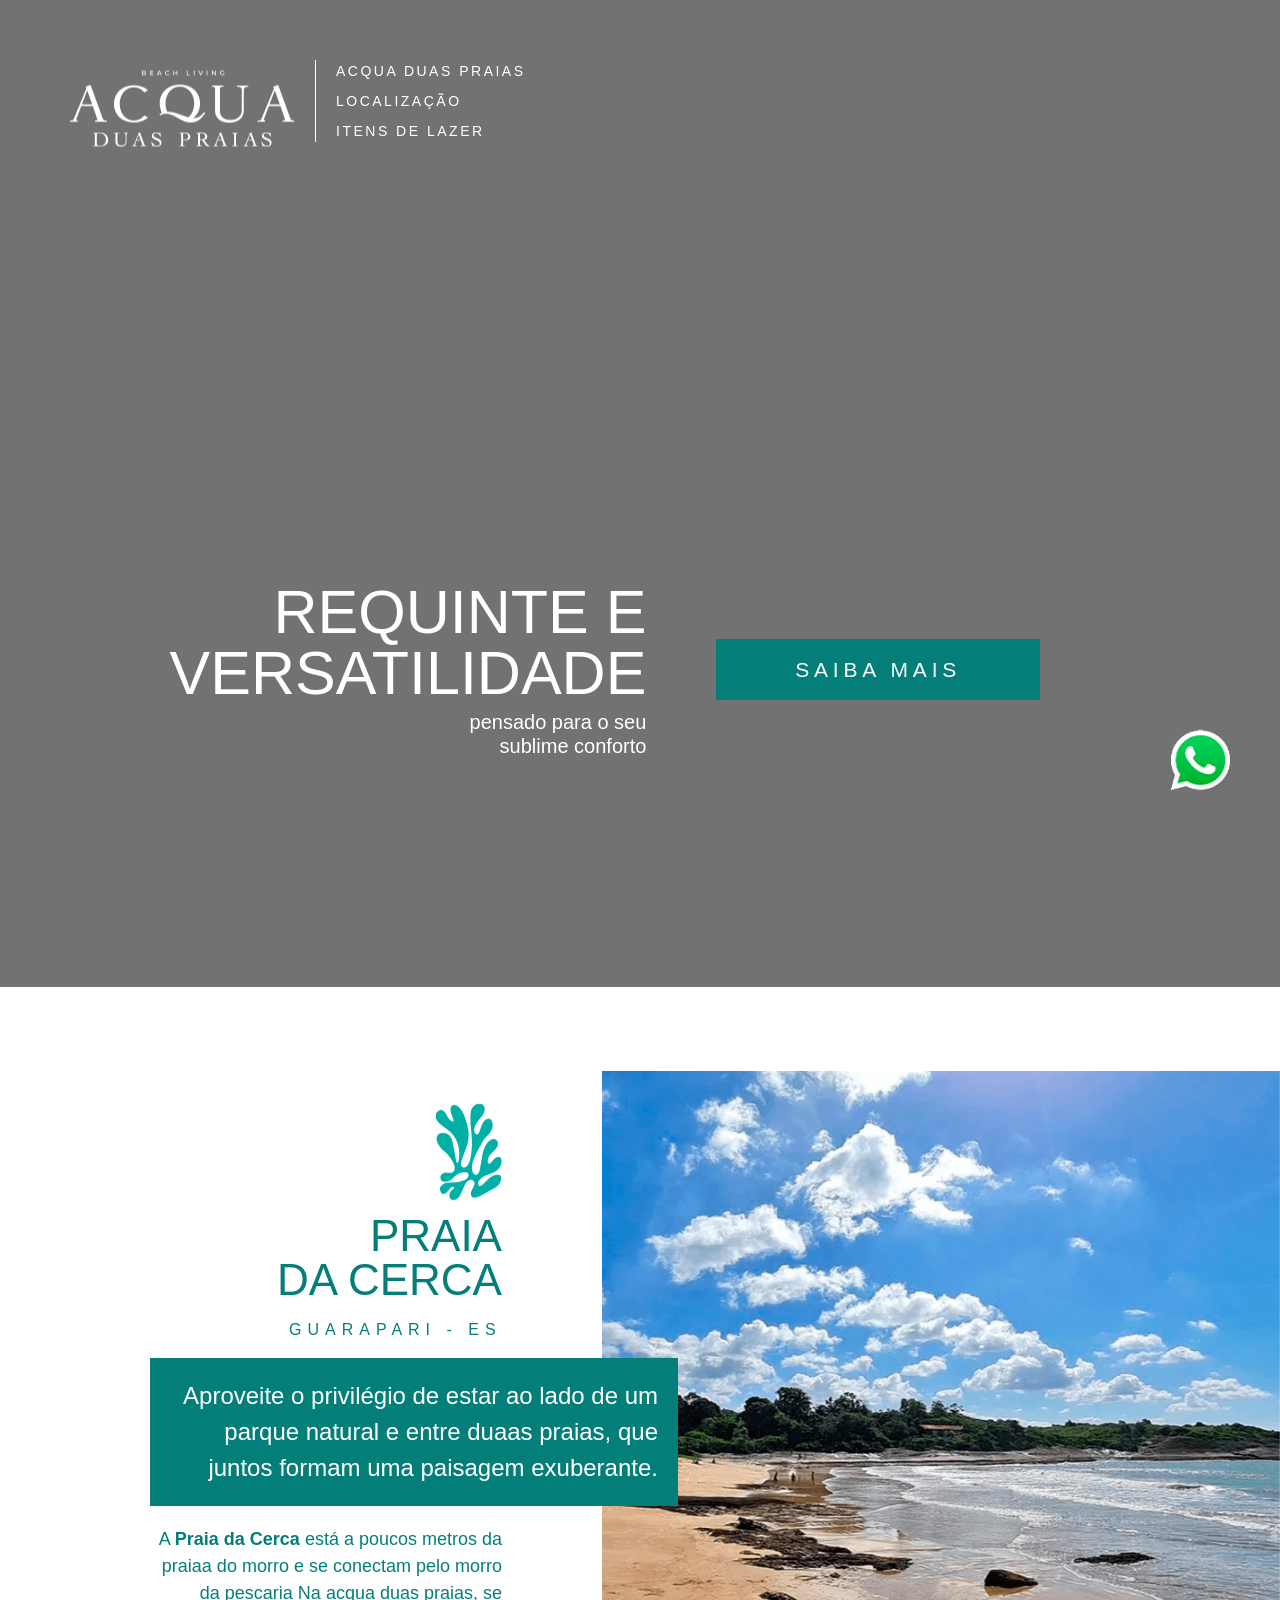
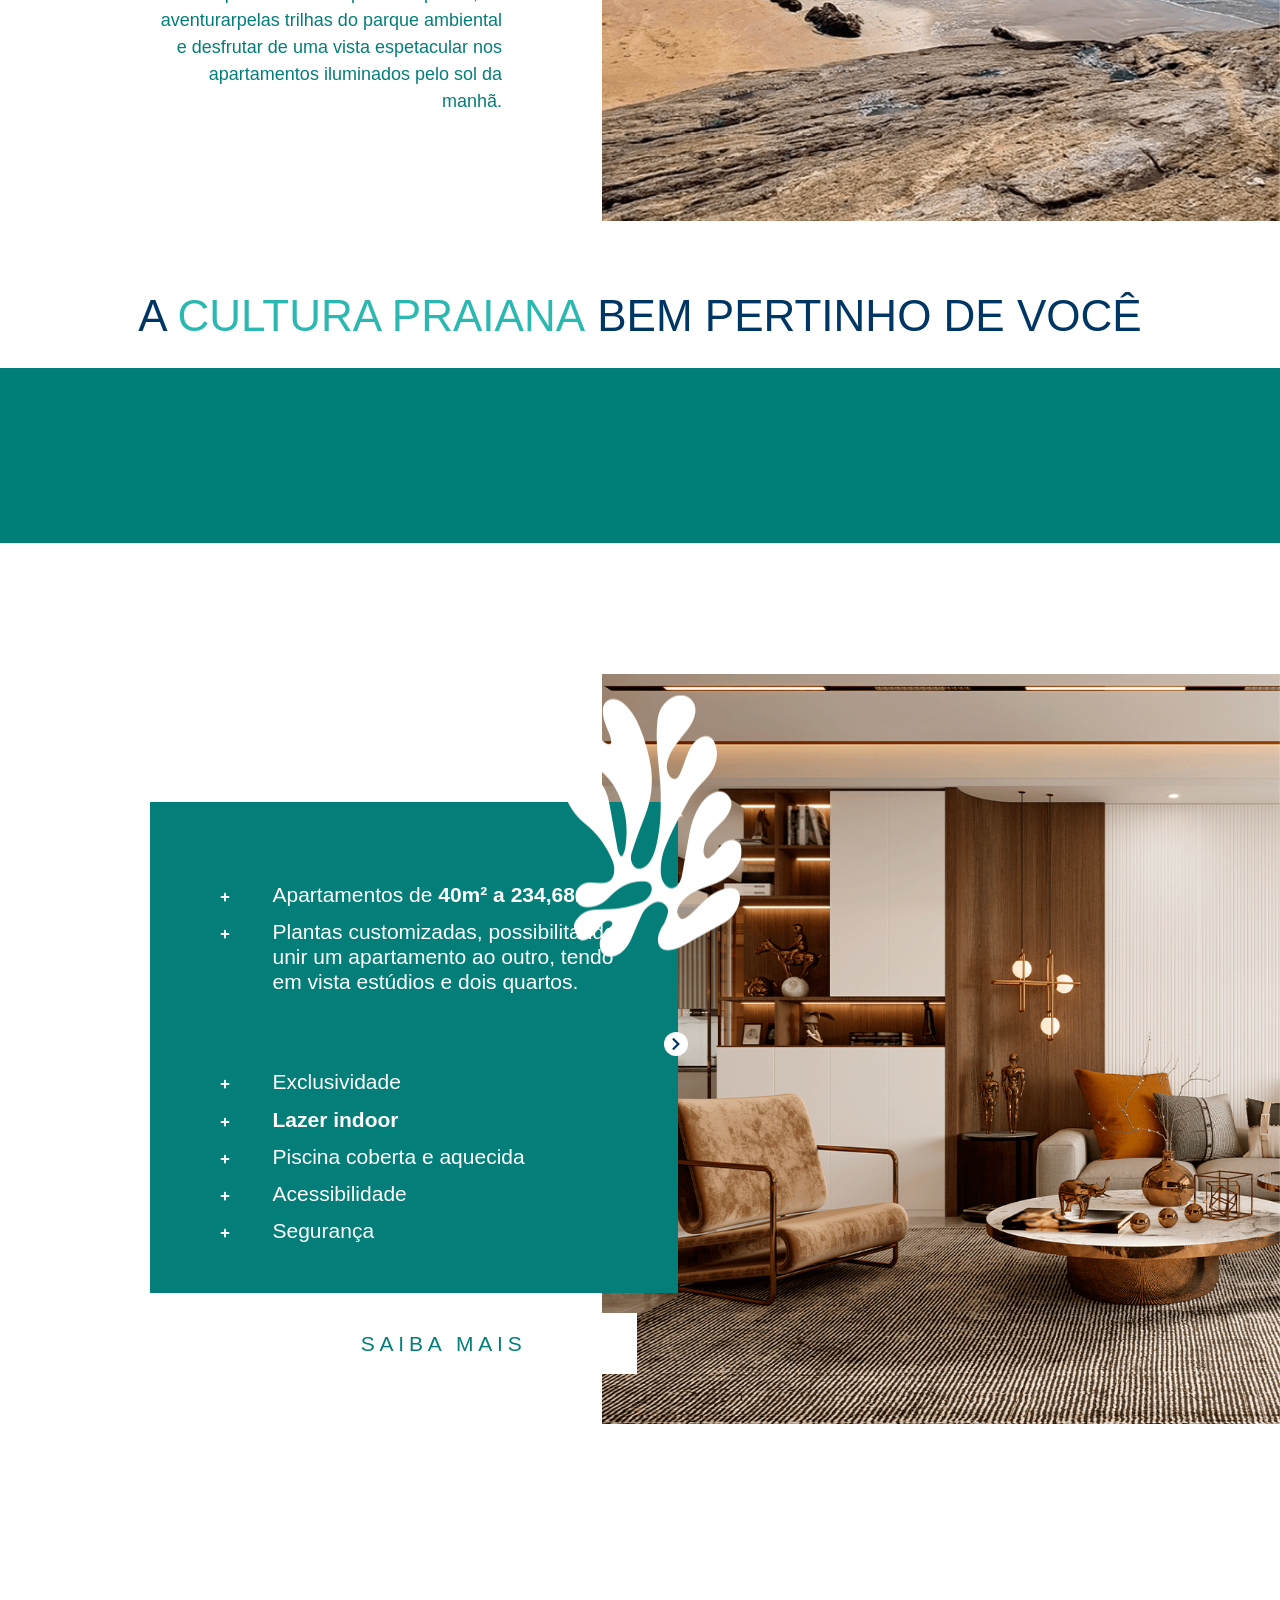
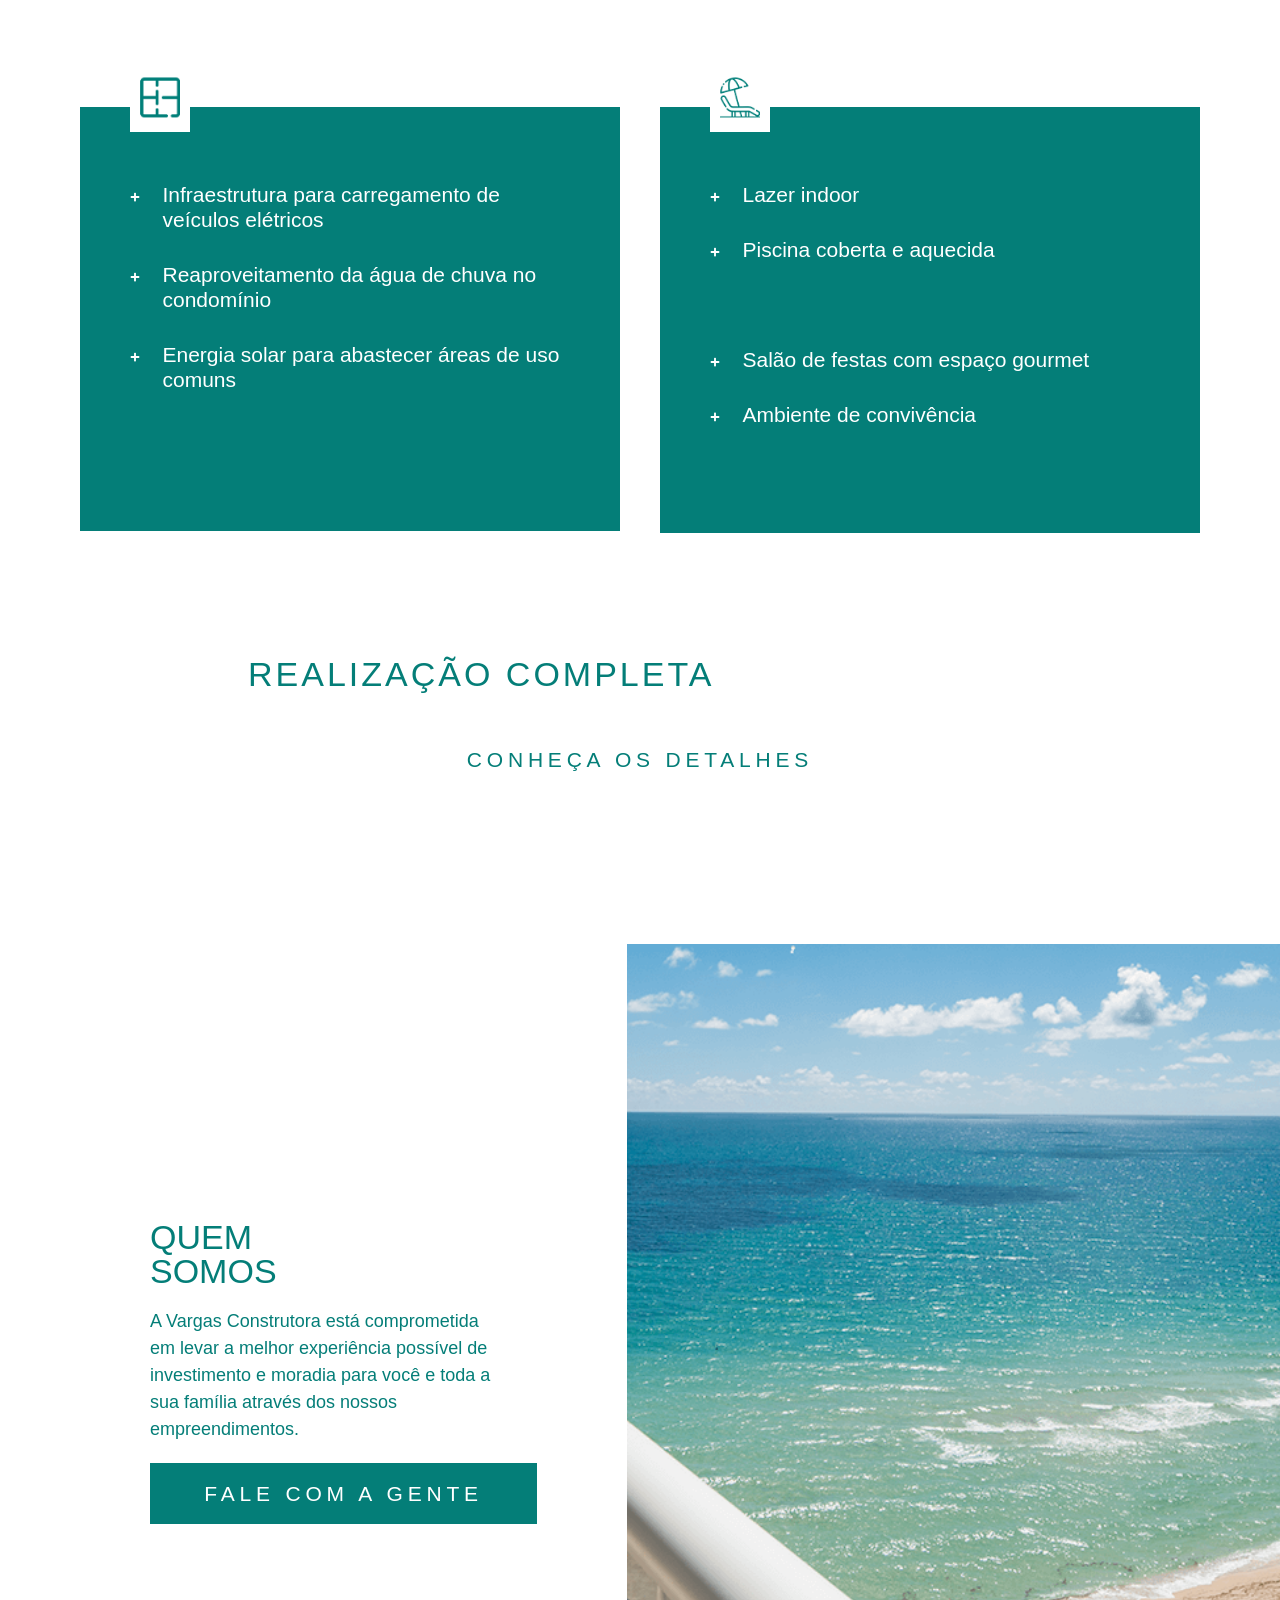
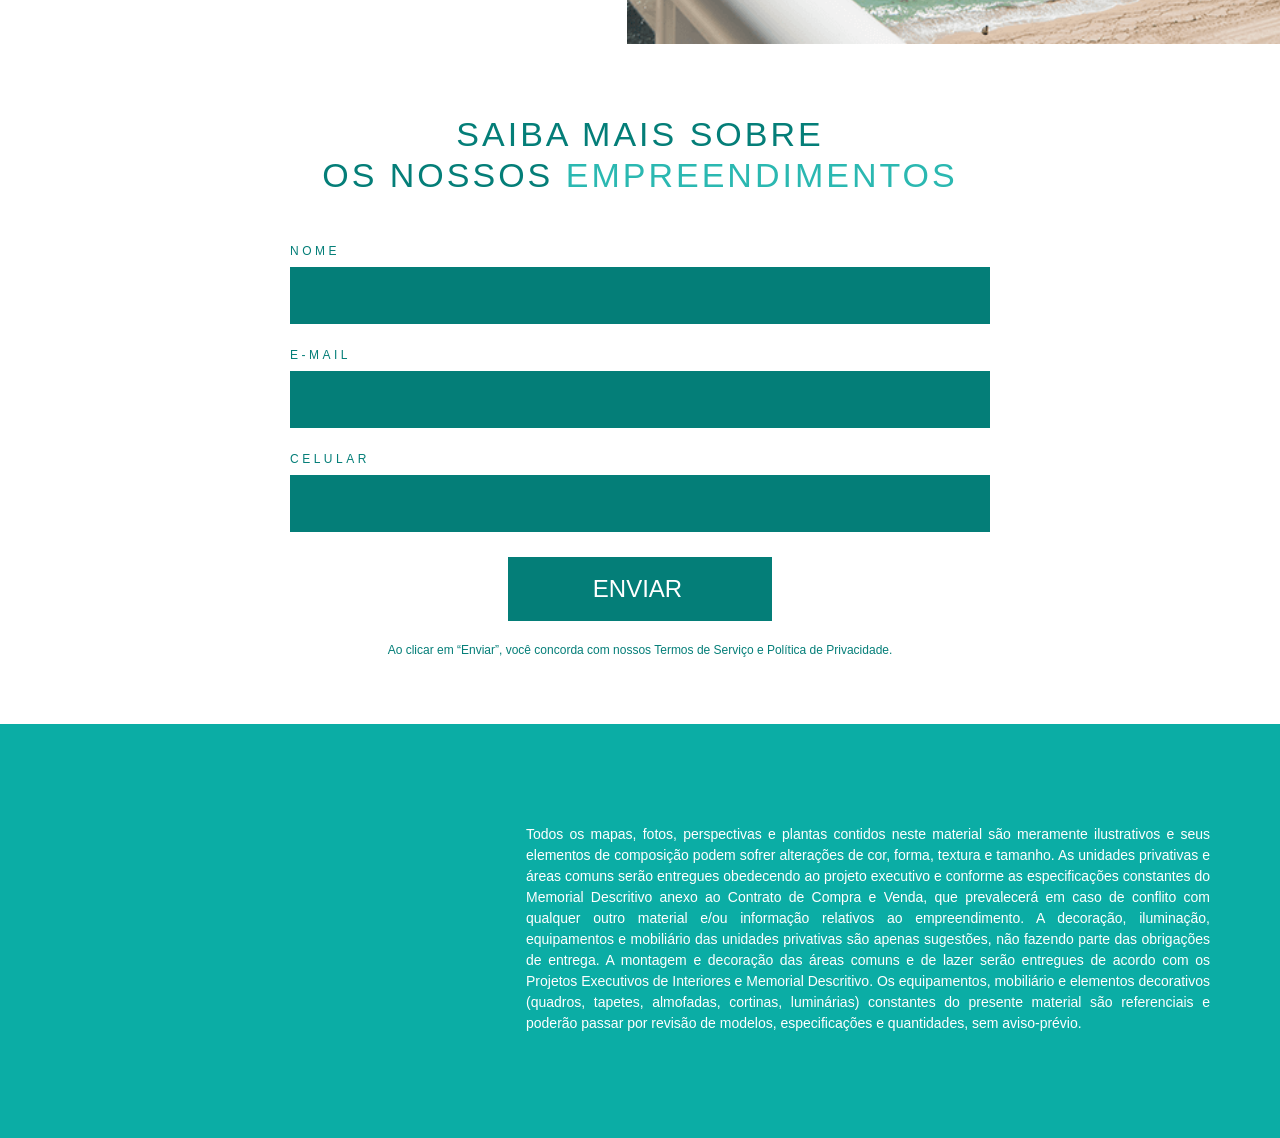
==== commit 0a7e34f3: "feat: adicionar animações e interações (mesmas do Acqua Enseada) - Fade-in em cascata ao rolar a pág" ====
--- a/acqua-duas-praias/index.html
+++ b/acqua-duas-praias/index.html
@@ -10,7 +10,7 @@
 	<!-- This site is optimized with the Yoast SEO plugin v27.5 - https://yoast.com/product/yoast-seo-wordpress/ -->
 	<title>Apartamentos na Praia da Cerca – Guarapari</title>
 	<meta name="description" content="Conheça o Acqua Duas Praias, empreendimento da Vargas Construtora na Praia da Cerca, Guarapari. Apartamentos de 40m² a 235m² com piscina coberta, lazer completo e vista para o mar." />
-	<link rel="canonical" href="https://acquaduaspraias.com.br/" />
+	<link rel="canonical" href="index.html" />
 	<meta property="og:locale" content="pt_BR" />
 	<meta property="og:type" content="website" />
 	<meta property="og:title" content="Apartamentos na Praia da Cerca – Guarapari" />
@@ -18,17 +18,17 @@
 	<meta property="og:url" content="https://acquaduaspraias.com.br/" />
 	<meta property="og:site_name" content="Acqua Duas Praias - Vargas Construtora" />
 	<meta property="article:modified_time" content="2026-05-11T17:59:58+00:00" />
-	<meta property="og:image" content="https://acquaduaspraias.com.br/wp-content/uploads/2025/03/capa-acqua-duas-praias-fachada.jpg" />
+	<meta property="og:image" content="https://acquaduaspraias.com.br/wp-content/uploads/2025/03/AdobeStock_894592991-1.png" />
 	<meta property="og:image:width" content="1920" />
 	<meta property="og:image:height" content="1044" />
-	<meta property="og:image:type" content="image/jpeg" />
+	<meta property="og:image:type" content="image/png" />
 	<meta name="twitter:card" content="summary_large_image" />
-	<script type="application/ld+json" class="yoast-schema-graph">{"@context":"https:\/\/schema.org","@graph":[{"@type":"WebPage","@id":"https:\/\/acquaduaspraias.com.br\/","url":"https:\/\/acquaduaspraias.com.br\/","name":"Apartamentos na Praia da Cerca – Guarapari","isPartOf":{"@id":"https:\/\/acquaduaspraias.com.br\/#website"},"about":{"@id":"https:\/\/acquaduaspraias.com.br\/#organization"},"primaryImageOfPage":{"@id":"https:\/\/acquaduaspraias.com.br\/#primaryimage"},"image":{"@id":"https:\/\/acquaduaspraias.com.br\/#primaryimage"},"thumbnailUrl":"\/wp-content\/uploads\/2025\/03\/capa-acqua-duas-praias-fachada.jpg","datePublished":"2025-03-25T18:24:10+00:00","dateModified":"2026-05-11T17:59:58+00:00","description":"Conheça o Acqua Duas Praias, empreendimento da Vargas Construtora na Praia da Cerca, Guarapari. Apartamentos de 40m² a 235m² com piscina coberta, lazer completo e vista para o mar.","breadcrumb":{"@id":"https:\/\/acquaduaspraias.com.br\/#breadcrumb"},"inLanguage":"pt-BR","potentialAction":[{"@type":"ReadAction","target":["https:\/\/acquaduaspraias.com.br\/"]}]},{"@type":"ImageObject","inLanguage":"pt-BR","@id":"https:\/\/acquaduaspraias.com.br\/#primaryimage","url":"\/wp-content\/uploads\/2025\/03\/capa-acqua-duas-praias-fachada.jpg","contentUrl":"\/wp-content\/uploads\/2025\/03\/capa-acqua-duas-praias-fachada.jpg","width":1920,"height":1044},{"@type":"BreadcrumbList","@id":"https:\/\/acquaduaspraias.com.br\/#breadcrumb","itemListElement":[{"@type":"ListItem","position":1,"name":"Home"}]},{"@type":"WebSite","@id":"https:\/\/acquaduaspraias.com.br\/#website","url":"https:\/\/acquaduaspraias.com.br\/","name":"Apartamentos na Praia da Cerca – Guarapari","description":"Conheça o Acqua Duas Praias, empreendimento da Vargas Construtora na Praia da Cerca, Guarapari. Apartamentos de 40m² a 235m² com piscina coberta, lazer completo e vista para o mar.","publisher":{"@id":"https:\/\/acquaduaspraias.com.br\/#organization"},"potentialAction":[{"@type":"SearchAction","target":{"@type":"EntryPoint","urlTemplate":"https:\/\/acquaduaspraias.com.br\/?s={search_term_string}"},"query-input":{"@type":"PropertyValueSpecification","valueRequired":true,"valueName":"search_term_string"}}],"inLanguage":"pt-BR"},{"@type":"Organization","@id":"https:\/\/acquaduaspraias.com.br\/#organization","name":"Apartamentos na Praia da Cerca – Guarapari","url":"https:\/\/acquaduaspraias.com.br\/","logo":{"@type":"ImageObject","inLanguage":"pt-BR","@id":"https:\/\/acquaduaspraias.com.br\/#\/schema\/logo\/image\/","url":"\/wp-content\/uploads\/2025\/03\/VARGAS-CONSTRUTORA-removebg-preview.png","contentUrl":"\/wp-content\/uploads\/2025\/03\/VARGAS-CONSTRUTORA-removebg-preview.png","width":150,"height":150,"caption":"Apartamentos na Praia da Cerca – Guarapari"},"image":{"@id":"https:\/\/acquaduaspraias.com.br\/#\/schema\/logo\/image\/"}}]}</script>
+	<script type="application/ld+json" class="yoast-schema-graph">{"@context":"https:\/\/schema.org","@graph":[{"@type":"WebPage","@id":"https:\/\/acquaduaspraias.com.br\/","url":"https:\/\/acquaduaspraias.com.br\/","name":"Apartamentos na Praia da Cerca – Guarapari","isPartOf":{"@id":"https:\/\/acquaduaspraias.com.br\/#website"},"about":{"@id":"https:\/\/acquaduaspraias.com.br\/#organization"},"primaryImageOfPage":{"@id":"https:\/\/acquaduaspraias.com.br\/#primaryimage"},"image":{"@id":"https:\/\/acquaduaspraias.com.br\/#primaryimage"},"thumbnailUrl":"https:\/\/acquaduaspraias.com.br\/wp-content\/uploads\/2025\/03\/AdobeStock_894592991-1.png","datePublished":"2025-03-25T18:24:10+00:00","dateModified":"2026-05-11T17:59:58+00:00","description":"Conheça o Acqua Duas Praias, empreendimento da Vargas Construtora na Praia da Cerca, Guarapari. Apartamentos de 40m² a 235m² com piscina coberta, lazer completo e vista para o mar.","breadcrumb":{"@id":"https:\/\/acquaduaspraias.com.br\/#breadcrumb"},"inLanguage":"pt-BR","potentialAction":[{"@type":"ReadAction","target":["https:\/\/acquaduaspraias.com.br\/"]}]},{"@type":"ImageObject","inLanguage":"pt-BR","@id":"https:\/\/acquaduaspraias.com.br\/#primaryimage","url":"https:\/\/acquaduaspraias.com.br\/wp-content\/uploads\/2025\/03\/AdobeStock_894592991-1.png","contentUrl":"https:\/\/acquaduaspraias.com.br\/wp-content\/uploads\/2025\/03\/AdobeStock_894592991-1.png","width":1920,"height":1044},{"@type":"BreadcrumbList","@id":"https:\/\/acquaduaspraias.com.br\/#breadcrumb","itemListElement":[{"@type":"ListItem","position":1,"name":"Home"}]},{"@type":"WebSite","@id":"https:\/\/acquaduaspraias.com.br\/#website","url":"https:\/\/acquaduaspraias.com.br\/","name":"Apartamentos na Praia da Cerca – Guarapari","description":"Conheça o Acqua Duas Praias, empreendimento da Vargas Construtora na Praia da Cerca, Guarapari. Apartamentos de 40m² a 235m² com piscina coberta, lazer completo e vista para o mar.","publisher":{"@id":"https:\/\/acquaduaspraias.com.br\/#organization"},"potentialAction":[{"@type":"SearchAction","target":{"@type":"EntryPoint","urlTemplate":"https:\/\/acquaduaspraias.com.br\/?s={search_term_string}"},"query-input":{"@type":"PropertyValueSpecification","valueRequired":true,"valueName":"search_term_string"}}],"inLanguage":"pt-BR"},{"@type":"Organization","@id":"https:\/\/acquaduaspraias.com.br\/#organization","name":"Apartamentos na Praia da Cerca – Guarapari","url":"https:\/\/acquaduaspraias.com.br\/","logo":{"@type":"ImageObject","inLanguage":"pt-BR","@id":"https:\/\/acquaduaspraias.com.br\/#\/schema\/logo\/image\/","url":"https:\/\/acquaduaspraias.com.br\/wp-content\/uploads\/2025\/03\/VARGAS-CONSTRUTORA-removebg-preview.png","contentUrl":"https:\/\/acquaduaspraias.com.br\/wp-content\/uploads\/2025\/03\/VARGAS-CONSTRUTORA-removebg-preview.png","width":150,"height":150,"caption":"Apartamentos na Praia da Cerca – Guarapari"},"image":{"@id":"https:\/\/acquaduaspraias.com.br\/#\/schema\/logo\/image\/"}}]}</script>
 	<!-- / Yoast SEO plugin. -->
 
 
 <script type="rocketlazyloadscript">
-window._wpemojiSettings = {"baseUrl":"https:\/\/s.w.org\/images\/core\/emoji\/16.0.1\/72x72\/","ext":".png","svgUrl":"https:\/\/s.w.org\/images\/core\/emoji\/16.0.1\/svg\/","svgExt":".svg","source":{"concatemoji":"\/wp-includes\/js\/wp-emoji-release.min.js"}};
+window._wpemojiSettings = {"baseUrl":"https:\/\/s.w.org\/images\/core\/emoji\/16.0.1\/72x72\/","ext":".png","svgUrl":"https:\/\/s.w.org\/images\/core\/emoji\/16.0.1\/svg\/","svgExt":".svg","source":{"concatemoji":"https:\/\/acquaduaspraias.com.br\/wp-includes\/js\/wp-emoji-release.min.js"}};
 /*! This file is auto-generated */
 !function(s,n){var o,i,e;function c(e){try{var t={supportTests:e,timestamp:(new Date).valueOf()};sessionStorage.setItem(o,JSON.stringify(t))}catch(e){}}function p(e,t,n){e.clearRect(0,0,e.canvas.width,e.canvas.height),e.fillText(t,0,0);var t=new Uint32Array(e.getImageData(0,0,e.canvas.width,e.canvas.height).data),a=(e.clearRect(0,0,e.canvas.width,e.canvas.height),e.fillText(n,0,0),new Uint32Array(e.getImageData(0,0,e.canvas.width,e.canvas.height).data));return t.every(function(e,t){return e===a[t]})}function u(e,t){e.clearRect(0,0,e.canvas.width,e.canvas.height),e.fillText(t,0,0);for(var n=e.getImageData(16,16,1,1),a=0;a<n.data.length;a++)if(0!==n.data[a])return!1;return!0}function f(e,t,n,a){switch(t){case"flag":return n(e,"\ud83c\udff3\ufe0f\u200d\u26a7\ufe0f","\ud83c\udff3\ufe0f\u200b\u26a7\ufe0f")?!1:!n(e,"\ud83c\udde8\ud83c\uddf6","\ud83c\udde8\u200b\ud83c\uddf6")&&!n(e,"\ud83c\udff4\udb40\udc67\udb40\udc62\udb40\udc65\udb40\udc6e\udb40\udc67\udb40\udc7f","\ud83c\udff4\u200b\udb40\udc67\u200b\udb40\udc62\u200b\udb40\udc65\u200b\udb40\udc6e\u200b\udb40\udc67\u200b\udb40\udc7f");case"emoji":return!a(e,"\ud83e\udedf")}return!1}function g(e,t,n,a){var r="undefined"!=typeof WorkerGlobalScope&&self instanceof WorkerGlobalScope?new OffscreenCanvas(300,150):s.createElement("canvas"),o=r.getContext("2d",{willReadFrequently:!0}),i=(o.textBaseline="top",o.font="600 32px Arial",{});return e.forEach(function(e){i[e]=t(o,e,n,a)}),i}function t(e){var t=s.createElement("script");t.src=e,t.defer=!0,s.head.appendChild(t)}"undefined"!=typeof Promise&&(o="wpEmojiSettingsSupports",i=["flag","emoji"],n.supports={everything:!0,everythingExceptFlag:!0},e=new Promise(function(e){s.addEventListener("DOMContentLoaded",e,{once:!0})}),new Promise(function(t){var n=function(){try{var e=JSON.parse(sessionStorage.getItem(o));if("object"==typeof e&&"number"==typeof e.timestamp&&(new Date).valueOf()<e.timestamp+604800&&"object"==typeof e.supportTests)return e.supportTests}catch(e){}return null}();if(!n){if("undefined"!=typeof Worker&&"undefined"!=typeof OffscreenCanvas&&"undefined"!=typeof URL&&URL.createObjectURL&&"undefined"!=typeof Blob)try{var e="postMessage("+g.toString()+"("+[JSON.stringify(i),f.toString(),p.toString(),u.toString()].join(",")+"));",a=new Blob([e],{type:"text/javascript"}),r=new Worker(URL.createObjectURL(a),{name:"wpTestEmojiSupports"});return void(r.onmessage=function(e){c(n=e.data),r.terminate(),t(n)})}catch(e){}c(n=g(i,f,p,u))}t(n)}).then(function(e){for(var t in e)n.supports[t]=e[t],n.supports.everything=n.supports.everything&&n.supports[t],"flag"!==t&&(n.supports.everythingExceptFlag=n.supports.everythingExceptFlag&&n.supports[t]);n.supports.everythingExceptFlag=n.supports.everythingExceptFlag&&!n.supports.flag,n.DOMReady=!1,n.readyCallback=function(){n.DOMReady=!0}}).then(function(){return e}).then(function(){var e;n.supports.everything||(n.readyCallback(),(e=n.source||{}).concatemoji?t(e.concatemoji):e.wpemoji&&e.twemoji&&(t(e.twemoji),t(e.wpemoji)))}))}((window,document),window._wpemojiSettings);
 </script>
@@ -74,9 +74,9 @@
 .rll-youtube-player{position:relative;padding-bottom:56.23%;height:0;overflow:hidden;max-width:100%;}.rll-youtube-player:focus-within{outline: 2px solid currentColor;outline-offset: 5px;}.rll-youtube-player iframe{position:absolute;top:0;left:0;width:100%;height:100%;z-index:100;background:0 0}.rll-youtube-player img{bottom:0;display:block;left:0;margin:auto;max-width:100%;width:100%;position:absolute;right:0;top:0;border:none;height:auto;-webkit-transition:.4s all;-moz-transition:.4s all;transition:.4s all}.rll-youtube-player img:hover{-webkit-filter:brightness(75%)}.rll-youtube-player .play{height:100%;width:100%;left:0;top:0;position:absolute;background:var(--wpr-bg-d74942a7-8733-42d6-a0dc-ad43f418de6b) no-repeat center;background-color: transparent !important;cursor:pointer;border:none;}.wp-embed-responsive .wp-has-aspect-ratio .rll-youtube-player{position:absolute;padding-bottom:0;width:100%;height:100%;top:0;bottom:0;left:0;right:0}
 </style>
 <link data-minify="1" rel='stylesheet' id='elementor-gf-local-montserrat-css' href='../wp-content/cache/min/1/wp-content/uploads/elementor/google-fonts/css/montserrat.css' media='all' />
-<script type="rocketlazyloadscript" data-rocket-src="/wp-content/plugins/elementor/assets/lib/font-awesome/js/v4-shims.min.js" id="font-awesome-4-shim-js" data-rocket-defer defer></script>
-<script type="rocketlazyloadscript" data-rocket-src="/wp-includes/js/jquery/jquery.min.js" id="jquery-core-js" data-rocket-defer defer></script>
-<script type="rocketlazyloadscript" data-rocket-src="/wp-includes/js/jquery/jquery-migrate.min.js" id="jquery-migrate-js" data-rocket-defer defer></script>
+<script type="rocketlazyloadscript" data-rocket-src="https://acquaduaspraias.com.br/wp-content/plugins/elementor/assets/lib/font-awesome/js/v4-shims.min.js" id="font-awesome-4-shim-js" data-rocket-defer defer></script>
+<script type="rocketlazyloadscript" data-rocket-src="https://acquaduaspraias.com.br/wp-includes/js/jquery/jquery.min.js" id="jquery-core-js" data-rocket-defer defer></script>
+<script type="rocketlazyloadscript" data-rocket-src="https://acquaduaspraias.com.br/wp-includes/js/jquery/jquery-migrate.min.js" id="jquery-migrate-js" data-rocket-defer defer></script>
 <meta name="generator" content="WordPress 6.8.6" />
 <link rel='shortlink' href='index.html' />
 <meta name="generator" content="Elementor 3.28.0; features: e_font_icon_svg, additional_custom_breakpoints, e_local_google_fonts, e_element_cache; settings: css_print_method-external, google_font-enabled, font_display-swap">
@@ -111,9 +111,9 @@
 <meta name="msapplication-TileImage" content="/wp-content/uploads/2025/03/VARGAS-CONSTRUTORA-removebg-preview.png" />
 <noscript><style id="rocket-lazyload-nojs-css">.rll-youtube-player, [data-lazy-src]{display:none !important;}</style></noscript><style id="wpr-lazyload-bg-container"></style><style id="wpr-lazyload-bg-exclusion"></style>
 <noscript>
-<style id="wpr-lazyload-bg-nostyle">.elementor-137 .elementor-element.elementor-element-37bd7e8:not(.elementor-motion-effects-element-type-background), .elementor-137 .elementor-element.elementor-element-37bd7e8 > .elementor-motion-effects-container > .elementor-motion-effects-layer{--wpr-bg-1825527b-adaa-4e99-9410-6a5c1b1cf467: url('../wp-content/uploads/2025/03/hero-fachada.jpg');}.elementor-137 .elementor-element.elementor-element-0d30a2d:not(.elementor-motion-effects-element-type-background), .elementor-137 .elementor-element.elementor-element-0d30a2d > .elementor-motion-effects-container > .elementor-motion-effects-layer{--wpr-bg-44bbb4b3-59b6-4b02-b294-a7060cfa0b4a: url('../wp-content/uploads/2025/03/Bloco-02-copiar.png');}.elementor-137 .elementor-element.elementor-element-4d0edac:not(.elementor-motion-effects-element-type-background), .elementor-137 .elementor-element.elementor-element-4d0edac > .elementor-motion-effects-container > .elementor-motion-effects-layer{--wpr-bg-0089d103-131a-43ea-96c1-50beac5abdd9: url('../wp-content/uploads/2025/03/Texto.png');}.elementor-137 .elementor-element.elementor-element-75f729d:not(.elementor-motion-effects-element-type-background), .elementor-137 .elementor-element.elementor-element-75f729d > .elementor-motion-effects-container > .elementor-motion-effects-layer{--wpr-bg-e26d62a7-00ec-4d73-a22d-6d9bd1698a67: url('../wp-content/uploads/2025/03/Bloco-02-copiar.png');}.rll-youtube-player .play{--wpr-bg-d74942a7-8733-42d6-a0dc-ad43f418de6b: url('../wp-content/plugins/wp-rocket/assets/img/youtube.png');}</style>
+<style id="wpr-lazyload-bg-nostyle">.elementor-137 .elementor-element.elementor-element-37bd7e8:not(.elementor-motion-effects-element-type-background), .elementor-137 .elementor-element.elementor-element-37bd7e8 > .elementor-motion-effects-container > .elementor-motion-effects-layer{--wpr-bg-1825527b-adaa-4e99-9410-6a5c1b1cf467: url('../wp-content/uploads/2025/03/Bloco-01-1.png');}.elementor-137 .elementor-element.elementor-element-0d30a2d:not(.elementor-motion-effects-element-type-background), .elementor-137 .elementor-element.elementor-element-0d30a2d > .elementor-motion-effects-container > .elementor-motion-effects-layer{--wpr-bg-44bbb4b3-59b6-4b02-b294-a7060cfa0b4a: url('../wp-content/uploads/2025/03/Bloco-02-copiar.png');}.elementor-137 .elementor-element.elementor-element-4d0edac:not(.elementor-motion-effects-element-type-background), .elementor-137 .elementor-element.elementor-element-4d0edac > .elementor-motion-effects-container > .elementor-motion-effects-layer{--wpr-bg-0089d103-131a-43ea-96c1-50beac5abdd9: url('../wp-content/uploads/2025/03/Texto.png');}.elementor-137 .elementor-element.elementor-element-75f729d:not(.elementor-motion-effects-element-type-background), .elementor-137 .elementor-element.elementor-element-75f729d > .elementor-motion-effects-container > .elementor-motion-effects-layer{--wpr-bg-e26d62a7-00ec-4d73-a22d-6d9bd1698a67: url('../wp-content/uploads/2025/03/Bloco-02-copiar.png');}.rll-youtube-player .play{--wpr-bg-d74942a7-8733-42d6-a0dc-ad43f418de6b: url('../wp-content/plugins/wp-rocket/assets/img/youtube.png');}</style>
 </noscript>
-<script type="application/javascript">const rocket_pairs = [{"selector":".elementor-137 .elementor-element.elementor-element-37bd7e8:not(.elementor-motion-effects-element-type-background), .elementor-137 .elementor-element.elementor-element-37bd7e8 > .elementor-motion-effects-container > .elementor-motion-effects-layer","style":".elementor-137 .elementor-element.elementor-element-37bd7e8:not(.elementor-motion-effects-element-type-background), .elementor-137 .elementor-element.elementor-element-37bd7e8 > .elementor-motion-effects-container > .elementor-motion-effects-layer{--wpr-bg-1825527b-adaa-4e99-9410-6a5c1b1cf467: url('\/wp-content\/uploads\/2025\/03\/hero-fachada.jpg');}","hash":"1825527b-adaa-4e99-9410-6a5c1b1cf467","url":"\/wp-content\/uploads\/2025\/03\/hero-fachada.jpg"},{"selector":".elementor-137 .elementor-element.elementor-element-0d30a2d:not(.elementor-motion-effects-element-type-background), .elementor-137 .elementor-element.elementor-element-0d30a2d > .elementor-motion-effects-container > .elementor-motion-effects-layer","style":".elementor-137 .elementor-element.elementor-element-0d30a2d:not(.elementor-motion-effects-element-type-background), .elementor-137 .elementor-element.elementor-element-0d30a2d > .elementor-motion-effects-container > .elementor-motion-effects-layer{--wpr-bg-44bbb4b3-59b6-4b02-b294-a7060cfa0b4a: url('\/wp-content\/uploads\/2025\/03\/Bloco-02-copiar.png');}","hash":"44bbb4b3-59b6-4b02-b294-a7060cfa0b4a","url":"\/wp-content\/uploads\/2025\/03\/Bloco-02-copiar.png"},{"selector":".elementor-137 .elementor-element.elementor-element-4d0edac:not(.elementor-motion-effects-element-type-background), .elementor-137 .elementor-element.elementor-element-4d0edac > .elementor-motion-effects-container > .elementor-motion-effects-layer","style":".elementor-137 .elementor-element.elementor-element-4d0edac:not(.elementor-motion-effects-element-type-background), .elementor-137 .elementor-element.elementor-element-4d0edac > .elementor-motion-effects-container > .elementor-motion-effects-layer{--wpr-bg-0089d103-131a-43ea-96c1-50beac5abdd9: url('\/wp-content\/uploads\/2025\/03\/Texto.png');}","hash":"0089d103-131a-43ea-96c1-50beac5abdd9","url":"\/wp-content\/uploads\/2025\/03\/Texto.png"},{"selector":".elementor-137 .elementor-element.elementor-element-75f729d:not(.elementor-motion-effects-element-type-background), .elementor-137 .elementor-element.elementor-element-75f729d > .elementor-motion-effects-container > .elementor-motion-effects-layer","style":".elementor-137 .elementor-element.elementor-element-75f729d:not(.elementor-motion-effects-element-type-background), .elementor-137 .elementor-element.elementor-element-75f729d > .elementor-motion-effects-container > .elementor-motion-effects-layer{--wpr-bg-e26d62a7-00ec-4d73-a22d-6d9bd1698a67: url('\/wp-content\/uploads\/2025\/03\/Bloco-02-copiar.png');}","hash":"e26d62a7-00ec-4d73-a22d-6d9bd1698a67","url":"\/wp-content\/uploads\/2025\/03\/Bloco-02-copiar.png"},{"selector":".rll-youtube-player .play","style":".rll-youtube-player .play{--wpr-bg-d74942a7-8733-42d6-a0dc-ad43f418de6b: url('\/wp-content\/plugins\/wp-rocket\/assets\/img\/youtube.png');}","hash":"d74942a7-8733-42d6-a0dc-ad43f418de6b","url":"\/wp-content\/plugins\/wp-rocket\/assets\/img\/youtube.png"}]; const rocket_excluded_pairs = [];</script><meta name="generator" content="WP Rocket 3.17.3.1" data-wpr-features="wpr_lazyload_css_bg_img wpr_delay_js wpr_defer_js wpr_minify_js wpr_lazyload_images wpr_lazyload_iframes wpr_image_dimensions wpr_minify_css" /></head>
+<script type="application/javascript">const rocket_pairs = [{"selector":".elementor-137 .elementor-element.elementor-element-37bd7e8:not(.elementor-motion-effects-element-type-background), .elementor-137 .elementor-element.elementor-element-37bd7e8 > .elementor-motion-effects-container > .elementor-motion-effects-layer","style":".elementor-137 .elementor-element.elementor-element-37bd7e8:not(.elementor-motion-effects-element-type-background), .elementor-137 .elementor-element.elementor-element-37bd7e8 > .elementor-motion-effects-container > .elementor-motion-effects-layer{--wpr-bg-1825527b-adaa-4e99-9410-6a5c1b1cf467: url('https:\/\/acquaduaspraias.com.br\/wp-content\/uploads\/2025\/03\/Bloco-01-1.png');}","hash":"1825527b-adaa-4e99-9410-6a5c1b1cf467","url":"https:\/\/acquaduaspraias.com.br\/wp-content\/uploads\/2025\/03\/Bloco-01-1.png"},{"selector":".elementor-137 .elementor-element.elementor-element-0d30a2d:not(.elementor-motion-effects-element-type-background), .elementor-137 .elementor-element.elementor-element-0d30a2d > .elementor-motion-effects-container > .elementor-motion-effects-layer","style":".elementor-137 .elementor-element.elementor-element-0d30a2d:not(.elementor-motion-effects-element-type-background), .elementor-137 .elementor-element.elementor-element-0d30a2d > .elementor-motion-effects-container > .elementor-motion-effects-layer{--wpr-bg-44bbb4b3-59b6-4b02-b294-a7060cfa0b4a: url('https:\/\/acquaduaspraias.com.br\/wp-content\/uploads\/2025\/03\/Bloco-02-copiar.png');}","hash":"44bbb4b3-59b6-4b02-b294-a7060cfa0b4a","url":"https:\/\/acquaduaspraias.com.br\/wp-content\/uploads\/2025\/03\/Bloco-02-copiar.png"},{"selector":".elementor-137 .elementor-element.elementor-element-4d0edac:not(.elementor-motion-effects-element-type-background), .elementor-137 .elementor-element.elementor-element-4d0edac > .elementor-motion-effects-container > .elementor-motion-effects-layer","style":".elementor-137 .elementor-element.elementor-element-4d0edac:not(.elementor-motion-effects-element-type-background), .elementor-137 .elementor-element.elementor-element-4d0edac > .elementor-motion-effects-container > .elementor-motion-effects-layer{--wpr-bg-0089d103-131a-43ea-96c1-50beac5abdd9: url('https:\/\/acquaduaspraias.com.br\/wp-content\/uploads\/2025\/03\/Texto.png');}","hash":"0089d103-131a-43ea-96c1-50beac5abdd9","url":"https:\/\/acquaduaspraias.com.br\/wp-content\/uploads\/2025\/03\/Texto.png"},{"selector":".elementor-137 .elementor-element.elementor-element-75f729d:not(.elementor-motion-effects-element-type-background), .elementor-137 .elementor-element.elementor-element-75f729d > .elementor-motion-effects-container > .elementor-motion-effects-layer","style":".elementor-137 .elementor-element.elementor-element-75f729d:not(.elementor-motion-effects-element-type-background), .elementor-137 .elementor-element.elementor-element-75f729d > .elementor-motion-effects-container > .elementor-motion-effects-layer{--wpr-bg-e26d62a7-00ec-4d73-a22d-6d9bd1698a67: url('https:\/\/acquaduaspraias.com.br\/wp-content\/uploads\/2025\/03\/Bloco-02-copiar.png');}","hash":"e26d62a7-00ec-4d73-a22d-6d9bd1698a67","url":"https:\/\/acquaduaspraias.com.br\/wp-content\/uploads\/2025\/03\/Bloco-02-copiar.png"},{"selector":".rll-youtube-player .play","style":".rll-youtube-player .play{--wpr-bg-d74942a7-8733-42d6-a0dc-ad43f418de6b: url('https:\/\/acquaduaspraias.com.br\/wp-content\/plugins\/wp-rocket\/assets\/img\/youtube.png');}","hash":"d74942a7-8733-42d6-a0dc-ad43f418de6b","url":"https:\/\/acquaduaspraias.com.br\/wp-content\/plugins\/wp-rocket\/assets\/img\/youtube.png"}]; const rocket_excluded_pairs = [];</script><meta name="generator" content="WP Rocket 3.17.3.1" data-wpr-features="wpr_lazyload_css_bg_img wpr_delay_js wpr_defer_js wpr_minify_js wpr_lazyload_images wpr_lazyload_iframes wpr_image_dimensions wpr_minify_css" /></head>
 <body class="home wp-singular page-template-default page page-id-137 wp-custom-logo wp-embed-responsive wp-theme-hello-elementor theme-default elementor-default elementor-kit-11 elementor-page elementor-page-137">
 
 <!-- Google Tag Manager (noscript) -->
@@ -171,7 +171,7 @@
 							<div class="elementor-menu-anchor" id="local"></div>
 						</div>
 				<div class="elementor-element elementor-element-6b08dee elementor-widget__width-auto elementor-widget elementor-widget-image" data-id="6b08dee" data-element_type="widget" data-widget_type="image.default">
-															<img fetchpriority="high" decoding="async" width="1120" height="836" src="/wp-content/uploads/2025/03/acqua-duas-praias-praia-da-cerca-intro.jpg" srcset="/wp-content/uploads/2025/03/acqua-duas-praias-praia-da-cerca-intro.jpg 1120w, /wp-content/uploads/2025/03/acqua-duas-praias-praia-da-cerca-intro-300x224.jpg 300w, /wp-content/uploads/2025/03/acqua-duas-praias-praia-da-cerca-intro-1024x764.jpg 1024w, /wp-content/uploads/2025/03/acqua-duas-praias-praia-da-cerca-intro-768x573.jpg 768w" sizes="(max-width: 1120px) 100vw, 1120px" class="attachment-1536x1536 size-1536x1536 wp-image-155" alt="" data-lazy-srcset="/wp-content/uploads/2025/03/acqua-duas-praias-praia-da-cerca-intro.jpg 1120w, /wp-content/uploads/2025/03/acqua-duas-praias-praia-da-cerca-intro-300x224.jpg 300w, /wp-content/uploads/2025/03/acqua-duas-praias-praia-da-cerca-intro-1024x764.jpg 1024w, /wp-content/uploads/2025/03/acqua-duas-praias-praia-da-cerca-intro-768x573.jpg 768w" data-lazy-sizes="(max-width: 1120px) 100vw, 1120px" data-lazy-src="/wp-content/uploads/2025/03/acqua-duas-praias-praia-da-cerca-intro.jpg" /><noscript><img fetchpriority="high" decoding="async" width="1120" height="836" src="../wp-content/uploads/2025/03/acqua-duas-praias-praia-da-cerca-intro.jpg" class="attachment-1536x1536 size-1536x1536 wp-image-155" alt="" srcset="../wp-content/uploads/2025/03/acqua-duas-praias-praia-da-cerca-intro.jpg 1120w, ../wp-content/uploads/2025/03/acqua-duas-praias-praia-da-cerca-intro-300x224.jpg 300w, ../wp-content/uploads/2025/03/acqua-duas-praias-praia-da-cerca-intro-1024x764.jpg 1024w, ../wp-content/uploads/2025/03/acqua-duas-praias-praia-da-cerca-intro-768x573.jpg 768w" sizes="(max-width: 1120px) 100vw, 1120px" /></noscript>															</div>
+															<img fetchpriority="high" decoding="async" width="1120" height="836" src="data:image/svg+xml,%3Csvg%20xmlns='http://www.w3.org/2000/svg'%20viewBox='0%200%201120%20836'%3E%3C/svg%3E" class="attachment-1536x1536 size-1536x1536 wp-image-155" alt="" data-lazy-srcset="/wp-content/uploads/2025/03/Camada-1-1.png 1120w, /wp-content/uploads/2025/03/Camada-1-1-300x224.png 300w, /wp-content/uploads/2025/03/Camada-1-1-1024x764.png 1024w, /wp-content/uploads/2025/03/Camada-1-1-768x573.png 768w" data-lazy-sizes="(max-width: 1120px) 100vw, 1120px" data-lazy-src="/wp-content/uploads/2025/03/Camada-1-1.png" /><noscript><img fetchpriority="high" decoding="async" width="1120" height="836" src="../wp-content/uploads/2025/03/Camada-1-1.png" class="attachment-1536x1536 size-1536x1536 wp-image-155" alt="" srcset="../wp-content/uploads/2025/03/Camada-1-1.png 1120w, ../wp-content/uploads/2025/03/Camada-1-1-300x224.png 300w, ../wp-content/uploads/2025/03/Camada-1-1-1024x764.png 1024w, ../wp-content/uploads/2025/03/Camada-1-1-768x573.png 768w" sizes="(max-width: 1120px) 100vw, 1120px" /></noscript>															</div>
 		<div class="elementor-element elementor-element-d2f9672 e-flex e-con-boxed e-con e-child" data-id="d2f9672" data-element_type="container">
 					<div class="e-con-inner">
 		<div class="elementor-element elementor-element-581b51f e-con-full e-flex e-con e-child" data-id="581b51f" data-element_type="container">
@@ -201,7 +201,8 @@
 					<h2 class="elementor-heading-title elementor-size-default">A <b style="color: #2bb8b1">Cultura praiana</b> bem pertinho de você</h2>				</div>
 				<div class="elementor-element elementor-element-803959d elementor-pagination-position-outside elementor-widget elementor-widget-image-carousel" data-id="803959d" data-element_type="widget" data-settings="{&quot;slides_to_show&quot;:&quot;5&quot;,&quot;slides_to_show_tablet&quot;:&quot;3&quot;,&quot;slides_to_scroll&quot;:&quot;2&quot;,&quot;slides_to_scroll_tablet&quot;:&quot;2&quot;,&quot;navigation&quot;:&quot;dots&quot;,&quot;slides_to_show_mobile&quot;:&quot;2&quot;,&quot;autoplay&quot;:&quot;yes&quot;,&quot;pause_on_hover&quot;:&quot;yes&quot;,&quot;pause_on_interaction&quot;:&quot;yes&quot;,&quot;autoplay_speed&quot;:5000,&quot;infinite&quot;:&quot;yes&quot;,&quot;speed&quot;:500,&quot;image_spacing_custom&quot;:{&quot;unit&quot;:&quot;px&quot;,&quot;size&quot;:20,&quot;sizes&quot;:[]},&quot;image_spacing_custom_tablet&quot;:{&quot;unit&quot;:&quot;px&quot;,&quot;size&quot;:&quot;&quot;,&quot;sizes&quot;:[]},&quot;image_spacing_custom_mobile&quot;:{&quot;unit&quot;:&quot;px&quot;,&quot;size&quot;:&quot;&quot;,&quot;sizes&quot;:[]}}" data-widget_type="image-carousel.default">
 							<div class="elementor-image-carousel-wrapper swiper" role="region" aria-roledescription="carousel" aria-label="Carrossel de imagens" dir="ltr">
-			<div class="elementor-image-carousel swiper-wrapper" aria-live="off"><div class="swiper-slide" role="group" aria-roledescription="slide" aria-label="1 de 14"><figure class="swiper-slide-inner"><img width="386" height="264" decoding="async" class="swiper-slide-image" src="data:image/svg+xml,%3Csvg%20xmlns='http://www.w3.org/2000/svg'%20viewBox='0%200%20386%20264'%3E%3C/svg%3E" alt="Piscina coberta e aquecida - Acqua Duas Praias" data-lazy-src="/wp-content/uploads/2025/03/piscina-coberta-aquecida.jpg" /><noscript><img width="386" height="264" decoding="async" class="swiper-slide-image" src="wp-content/uploads/2025/03/piscina-coberta-aquecida.jpg" alt="Piscina coberta e aquecida - Acqua Duas Praias" /></noscript></figure></div><div class="swiper-slide" role="group" aria-roledescription="slide" aria-label="2 de 14"><figure class="swiper-slide-inner"><img width="386" height="264" decoding="async" class="swiper-slide-image" src="data:image/svg+xml,%3Csvg%20xmlns='http://www.w3.org/2000/svg'%20viewBox='0%200%20386%20264'%3E%3C/svg%3E" alt="Sauna - Acqua Duas Praias" data-lazy-src="/wp-content/uploads/2025/03/sauna.jpg" /><noscript><img width="386" height="264" decoding="async" class="swiper-slide-image" src="wp-content/uploads/2025/03/sauna.jpg" alt="Sauna - Acqua Duas Praias" /></noscript></figure></div><div class="swiper-slide" role="group" aria-roledescription="slide" aria-label="3 de 14"><figure class="swiper-slide-inner"><img width="386" height="264" decoding="async" class="swiper-slide-image" src="data:image/svg+xml,%3Csvg%20xmlns='http://www.w3.org/2000/svg'%20viewBox='0%200%20386%20264'%3E%3C/svg%3E" alt="Espaço gourmet - Acqua Duas Praias" data-lazy-src="/wp-content/uploads/2025/03/espaco-gourmet.jpg" /><noscript><img width="386" height="264" decoding="async" class="swiper-slide-image" src="wp-content/uploads/2025/03/espaco-gourmet.jpg" alt="Espaço gourmet - Acqua Duas Praias" /></noscript></figure></div><div class="swiper-slide" role="group" aria-roledescription="slide" aria-label="4 de 14"><figure class="swiper-slide-inner"><img width="386" height="264" decoding="async" class="swiper-slide-image" src="data:image/svg+xml,%3Csvg%20xmlns='http://www.w3.org/2000/svg'%20viewBox='0%200%20386%20264'%3E%3C/svg%3E" alt="Salão de jogos - Acqua Duas Praias" data-lazy-src="/wp-content/uploads/2025/03/salao-de-jogos.jpg" /><noscript><img width="386" height="264" decoding="async" class="swiper-slide-image" src="wp-content/uploads/2025/03/salao-de-jogos.jpg" alt="Salão de jogos - Acqua Duas Praias" /></noscript></figure></div><div class="swiper-slide" role="group" aria-roledescription="slide" aria-label="5 de 14"><figure class="swiper-slide-inner"><img width="386" height="264" decoding="async" class="swiper-slide-image" src="data:image/svg+xml,%3Csvg%20xmlns='http://www.w3.org/2000/svg'%20viewBox='0%200%20386%20264'%3E%3C/svg%3E" alt="Brinquedoteca - Acqua Duas Praias" data-lazy-src="/wp-content/uploads/2025/03/brinquedoteca.jpg" /><noscript><img width="386" height="264" decoding="async" class="swiper-slide-image" src="wp-content/uploads/2025/03/brinquedoteca.jpg" alt="Brinquedoteca - Acqua Duas Praias" /></noscript></figure></div><div class="swiper-slide" role="group" aria-roledescription="slide" aria-label="6 de 14"><figure class="swiper-slide-inner"><img width="386" height="264" decoding="async" class="swiper-slide-image" src="data:image/svg+xml,%3Csvg%20xmlns='http://www.w3.org/2000/svg'%20viewBox='0%200%20386%20264'%3E%3C/svg%3E" alt="Coworking - Acqua Duas Praias" data-lazy-src="/wp-content/uploads/2025/03/coworking.jpg" /><noscript><img width="386" height="264" decoding="async" class="swiper-slide-image" src="wp-content/uploads/2025/03/coworking.jpg" alt="Coworking - Acqua Duas Praias" /></noscript></figure></div><div class="swiper-slide" role="group" aria-roledescription="slide" aria-label="7 de 14"><figure class="swiper-slide-inner"><img width="386" height="264" decoding="async" class="swiper-slide-image" src="data:image/svg+xml,%3Csvg%20xmlns='http://www.w3.org/2000/svg'%20viewBox='0%200%20386%20264'%3E%3C/svg%3E" alt="Espaço fitness - Acqua Duas Praias" data-lazy-src="/wp-content/uploads/2025/03/fitness.jpg" /><noscript><img width="386" height="264" decoding="async" class="swiper-slide-image" src="wp-content/uploads/2025/03/fitness.jpg" alt="Espaço fitness - Acqua Duas Praias" /></noscript></figure></div><div class="swiper-slide" role="group" aria-roledescription="slide" aria-label="8 de 14"><figure class="swiper-slide-inner"><img width="386" height="264" decoding="async" class="swiper-slide-image" src="data:image/svg+xml,%3Csvg%20xmlns='http://www.w3.org/2000/svg'%20viewBox='0%200%20386%20264'%3E%3C/svg%3E" alt="Lavanderia compartilhada - Acqua Duas Praias" data-lazy-src="/wp-content/uploads/2025/03/lavanderia.jpg" /><noscript><img width="386" height="264" decoding="async" class="swiper-slide-image" src="wp-content/uploads/2025/03/lavanderia.jpg" alt="Lavanderia compartilhada - Acqua Duas Praias" /></noscript></figure></div><div class="swiper-slide" role="group" aria-roledescription="slide" aria-label="9 de 14"><figure class="swiper-slide-inner"><img width="386" height="264" decoding="async" class="swiper-slide-image" src="data:image/svg+xml,%3Csvg%20xmlns='http://www.w3.org/2000/svg'%20viewBox='0%200%20386%20264'%3E%3C/svg%3E" alt="Living do apartamento - Acqua Duas Praias" data-lazy-src="/wp-content/uploads/2025/03/living-apartamento-01.jpg" /><noscript><img width="386" height="264" decoding="async" class="swiper-slide-image" src="wp-content/uploads/2025/03/living-apartamento-01.jpg" alt="Living do apartamento - Acqua Duas Praias" /></noscript></figure></div><div class="swiper-slide" role="group" aria-roledescription="slide" aria-label="10 de 14"><figure class="swiper-slide-inner"><img width="386" height="264" decoding="async" class="swiper-slide-image" src="data:image/svg+xml,%3Csvg%20xmlns='http://www.w3.org/2000/svg'%20viewBox='0%200%20386%20264'%3E%3C/svg%3E" alt="Living do apartamento com vista mar - Acqua Duas Praias" data-lazy-src="/wp-content/uploads/2025/03/living-apartamento-03.jpg" /><noscript><img width="386" height="264" decoding="async" class="swiper-slide-image" src="wp-content/uploads/2025/03/living-apartamento-03.jpg" alt="Living do apartamento com vista mar - Acqua Duas Praias" /></noscript></figure></div><div class="swiper-slide" role="group" aria-roledescription="slide" aria-label="11 de 14"><figure class="swiper-slide-inner"><img width="386" height="264" decoding="async" class="swiper-slide-image" src="data:image/svg+xml,%3Csvg%20xmlns='http://www.w3.org/2000/svg'%20viewBox='0%200%20386%20264'%3E%3C/svg%3E" alt="Suíte do apartamento - Acqua Duas Praias" data-lazy-src="/wp-content/uploads/2025/03/suite-apartamento-05.jpg" /><noscript><img width="386" height="264" decoding="async" class="swiper-slide-image" src="wp-content/uploads/2025/03/suite-apartamento-05.jpg" alt="Suíte do apartamento - Acqua Duas Praias" /></noscript></figure></div><div class="swiper-slide" role="group" aria-roledescription="slide" aria-label="12 de 14"><figure class="swiper-slide-inner"><img width="386" height="264" decoding="async" class="swiper-slide-image" src="data:image/svg+xml,%3Csvg%20xmlns='http://www.w3.org/2000/svg'%20viewBox='0%200%20386%20264'%3E%3C/svg%3E" alt="Planta humanizada - apto casa - Acqua Duas Praias" data-lazy-src="/wp-content/uploads/2025/03/planta-humanizada-apto-casa.jpg" /><noscript><img width="386" height="264" decoding="async" class="swiper-slide-image" src="wp-content/uploads/2025/03/planta-humanizada-apto-casa.jpg" alt="Planta humanizada - apto casa - Acqua Duas Praias" /></noscript></figure></div><div class="swiper-slide" role="group" aria-roledescription="slide" aria-label="13 de 14"><figure class="swiper-slide-inner"><img width="386" height="264" decoding="async" class="swiper-slide-image" src="data:image/svg+xml,%3Csvg%20xmlns='http://www.w3.org/2000/svg'%20viewBox='0%200%20386%20264'%3E%3C/svg%3E" alt="Planta humanizada - apto tipo - Acqua Duas Praias" data-lazy-src="/wp-content/uploads/2025/03/planta-humanizada-apto-tipo.jpg" /><noscript><img width="386" height="264" decoding="async" class="swiper-slide-image" src="wp-content/uploads/2025/03/planta-humanizada-apto-tipo.jpg" alt="Planta humanizada - apto tipo - Acqua Duas Praias" /></noscript></figure></div><div class="swiper-slide" role="group" aria-roledescription="slide" aria-label="14 de 14"><figure class="swiper-slide-inner"><img width="386" height="264" decoding="async" class="swiper-slide-image" src="data:image/svg+xml,%3Csvg%20xmlns='http://www.w3.org/2000/svg'%20viewBox='0%200%20386%20264'%3E%3C/svg%3E" alt="Planta humanizada - apto com lazer - Acqua Duas Praias" data-lazy-src="/wp-content/uploads/2025/03/planta-humanizada-apto-lazer.jpg" /><noscript><img width="386" height="264" decoding="async" class="swiper-slide-image" src="wp-content/uploads/2025/03/planta-humanizada-apto-lazer.jpg" alt="Planta humanizada - apto com lazer - Acqua Duas Praias" /></noscript></figure></div>			</div>
+			<div class="elementor-image-carousel swiper-wrapper" aria-live="off">
+								<div class="swiper-slide" role="group" aria-roledescription="slide" aria-label="1 de 6"><figure class="swiper-slide-inner"><img width="386" height="264" decoding="async" class="swiper-slide-image" src="data:image/svg+xml,%3Csvg%20xmlns='http://www.w3.org/2000/svg'%20viewBox='0%200%20386%20264'%3E%3C/svg%3E" alt="Retângulo 3 copiar 2" data-lazy-src="/wp-content/uploads/2025/03/Retangulo-3-copiar-2-1.png" /><noscript><img width="386" height="264" decoding="async" class="swiper-slide-image" src="../wp-content/uploads/2025/03/Retangulo-3-copiar-2-1.png" alt="Retângulo 3 copiar 2" /></noscript></figure></div><div class="swiper-slide" role="group" aria-roledescription="slide" aria-label="2 de 6"><figure class="swiper-slide-inner"><img width="386" height="264" decoding="async" class="swiper-slide-image" src="data:image/svg+xml,%3Csvg%20xmlns='http://www.w3.org/2000/svg'%20viewBox='0%200%20386%20264'%3E%3C/svg%3E" alt="Retângulo 3 copiar 2" data-lazy-src="/wp-content/uploads/2025/03/Retangulo-3-copiar-2-2.png" /><noscript><img width="386" height="264" decoding="async" class="swiper-slide-image" src="../wp-content/uploads/2025/03/Retangulo-3-copiar-2-2.png" alt="Retângulo 3 copiar 2" /></noscript></figure></div><div class="swiper-slide" role="group" aria-roledescription="slide" aria-label="3 de 6"><figure class="swiper-slide-inner"><img width="386" height="264" decoding="async" class="swiper-slide-image" src="data:image/svg+xml,%3Csvg%20xmlns='http://www.w3.org/2000/svg'%20viewBox='0%200%20386%20264'%3E%3C/svg%3E" alt="Retângulo 3 copiar 2" data-lazy-src="/wp-content/uploads/2025/03/Retangulo-3-copiar-2-3.png" /><noscript><img width="386" height="264" decoding="async" class="swiper-slide-image" src="../wp-content/uploads/2025/03/Retangulo-3-copiar-2-3.png" alt="Retângulo 3 copiar 2" /></noscript></figure></div><div class="swiper-slide" role="group" aria-roledescription="slide" aria-label="4 de 6"><figure class="swiper-slide-inner"><img width="386" height="264" decoding="async" class="swiper-slide-image" src="data:image/svg+xml,%3Csvg%20xmlns='http://www.w3.org/2000/svg'%20viewBox='0%200%20386%20264'%3E%3C/svg%3E" alt="Retângulo 3 copiar 2" data-lazy-src="/wp-content/uploads/2025/03/Retangulo-3-copiar-2-4.png" /><noscript><img width="386" height="264" decoding="async" class="swiper-slide-image" src="../wp-content/uploads/2025/03/Retangulo-3-copiar-2-4.png" alt="Retângulo 3 copiar 2" /></noscript></figure></div><div class="swiper-slide" role="group" aria-roledescription="slide" aria-label="5 de 6"><figure class="swiper-slide-inner"><img width="386" height="264" decoding="async" class="swiper-slide-image" src="data:image/svg+xml,%3Csvg%20xmlns='http://www.w3.org/2000/svg'%20viewBox='0%200%20386%20264'%3E%3C/svg%3E" alt="Retângulo 3 copiar 2" data-lazy-src="/wp-content/uploads/2025/03/Retangulo-3-copiar-2-5.png" /><noscript><img width="386" height="264" decoding="async" class="swiper-slide-image" src="../wp-content/uploads/2025/03/Retangulo-3-copiar-2-5.png" alt="Retângulo 3 copiar 2" /></noscript></figure></div><div class="swiper-slide" role="group" aria-roledescription="slide" aria-label="6 de 6"><figure class="swiper-slide-inner"><img width="386" height="264" decoding="async" class="swiper-slide-image" src="data:image/svg+xml,%3Csvg%20xmlns='http://www.w3.org/2000/svg'%20viewBox='0%200%20386%20264'%3E%3C/svg%3E" alt="Retângulo 3 copiar 2" data-lazy-src="/wp-content/uploads/2025/03/Retangulo-3-copiar-2-6.png" /><noscript><img width="386" height="264" decoding="async" class="swiper-slide-image" src="../wp-content/uploads/2025/03/Retangulo-3-copiar-2-6.png" alt="Retângulo 3 copiar 2" /></noscript></figure></div>			</div>
 							
 									<div class="swiper-pagination"></div>
 									</div>
@@ -210,7 +211,7 @@
 				</div>
 		<div class="elementor-element elementor-element-4d0edac e-con-full e-flex e-con e-parent" data-id="4d0edac" data-element_type="container" data-settings="{&quot;background_background&quot;:&quot;classic&quot;}">
 				<div class="elementor-element elementor-element-9998441 elementor-widget__width-auto elementor-widget elementor-widget-image" data-id="9998441" data-element_type="widget" data-widget_type="image.default">
-															<img decoding="async" width="1120" height="1016" src="/wp-content/uploads/2025/03/acqua-duas-praias-unidade-suite.jpg" srcset="/wp-content/uploads/2025/03/acqua-duas-praias-unidade-suite.jpg 1120w, /wp-content/uploads/2025/03/acqua-duas-praias-unidade-suite-300x272.jpg 300w, /wp-content/uploads/2025/03/acqua-duas-praias-unidade-suite-1024x929.jpg 1024w, /wp-content/uploads/2025/03/acqua-duas-praias-unidade-suite-768x697.jpg 768w" sizes="(max-width: 1120px) 100vw, 1120px" class="attachment-1536x1536 size-1536x1536 wp-image-157" alt="" data-lazy-srcset="/wp-content/uploads/2025/03/acqua-duas-praias-unidade-suite.jpg 1120w, /wp-content/uploads/2025/03/acqua-duas-praias-unidade-suite-300x272.jpg 300w, /wp-content/uploads/2025/03/acqua-duas-praias-unidade-suite-1024x929.jpg 1024w, /wp-content/uploads/2025/03/acqua-duas-praias-unidade-suite-768x697.jpg 768w" data-lazy-sizes="(max-width: 1120px) 100vw, 1120px" data-lazy-src="/wp-content/uploads/2025/03/acqua-duas-praias-unidade-suite.jpg" /><noscript><img loading="lazy" decoding="async" width="1120" height="1016" src="../wp-content/uploads/2025/03/acqua-duas-praias-unidade-suite.jpg" class="attachment-1536x1536 size-1536x1536 wp-image-157" alt="" srcset="../wp-content/uploads/2025/03/acqua-duas-praias-unidade-suite.jpg 1120w, ../wp-content/uploads/2025/03/acqua-duas-praias-unidade-suite-300x272.jpg 300w, ../wp-content/uploads/2025/03/acqua-duas-praias-unidade-suite-1024x929.jpg 1024w, ../wp-content/uploads/2025/03/acqua-duas-praias-unidade-suite-768x697.jpg 768w" sizes="(max-width: 1120px) 100vw, 1120px" /></noscript>															</div>
+															<img decoding="async" width="1120" height="1016" src="data:image/svg+xml,%3Csvg%20xmlns='http://www.w3.org/2000/svg'%20viewBox='0%200%201120%201016'%3E%3C/svg%3E" class="attachment-1536x1536 size-1536x1536 wp-image-157" alt="" data-lazy-srcset="/wp-content/uploads/2025/03/AdobeStock_515515800-1.png 1120w, /wp-content/uploads/2025/03/AdobeStock_515515800-1-300x272.png 300w, /wp-content/uploads/2025/03/AdobeStock_515515800-1-1024x929.png 1024w, /wp-content/uploads/2025/03/AdobeStock_515515800-1-768x697.png 768w" data-lazy-sizes="(max-width: 1120px) 100vw, 1120px" data-lazy-src="/wp-content/uploads/2025/03/AdobeStock_515515800-1.png" /><noscript><img loading="lazy" decoding="async" width="1120" height="1016" src="../wp-content/uploads/2025/03/AdobeStock_515515800-1.png" class="attachment-1536x1536 size-1536x1536 wp-image-157" alt="" srcset="../wp-content/uploads/2025/03/AdobeStock_515515800-1.png 1120w, ../wp-content/uploads/2025/03/AdobeStock_515515800-1-300x272.png 300w, ../wp-content/uploads/2025/03/AdobeStock_515515800-1-1024x929.png 1024w, ../wp-content/uploads/2025/03/AdobeStock_515515800-1-768x697.png 768w" sizes="(max-width: 1120px) 100vw, 1120px" /></noscript>															</div>
 		<div class="elementor-element elementor-element-84f612a e-flex e-con-boxed e-con e-child" data-id="84f612a" data-element_type="container">
 					<div class="e-con-inner">
 		<div class="elementor-element elementor-element-013e9c3 e-con-full e-flex e-con e-child" data-id="013e9c3" data-element_type="container">
@@ -366,7 +367,7 @@
 				</div>
 		<div class="elementor-element elementor-element-75f729d e-con-full e-flex e-con e-parent" data-id="75f729d" data-element_type="container" data-settings="{&quot;background_background&quot;:&quot;classic&quot;}">
 				<div class="elementor-element elementor-element-d44bce5 elementor-widget__width-auto elementor-widget elementor-widget-image" data-id="d44bce5" data-element_type="widget" data-widget_type="image.default">
-															<img decoding="async" width="987" height="846" src="data:image/svg+xml,%3Csvg%20xmlns='http://www.w3.org/2000/svg'%20viewBox='0%200%20987%20533'%3E%3C/svg%3E" class="attachment-1536x1536 size-1536x1536 wp-image-92" alt="" data-lazy-srcset="/wp-content/uploads/2025/03/acqua-duas-praias-fachada-detalhe.jpg 987w, /wp-content/uploads/2025/03/acqua-duas-praias-fachada-detalhe-300x257.jpg 300w, /wp-content/uploads/2025/03/acqua-duas-praias-fachada-detalhe-768x658.jpg 768w" data-lazy-sizes="(max-width: 987px) 100vw, 987px" data-lazy-src="/wp-content/uploads/2025/03/acqua-duas-praias-fachada-detalhe.jpg" /><noscript><img loading="lazy" decoding="async" width="987" height="846" src="../wp-content/uploads/2025/03/acqua-duas-praias-fachada-detalhe.jpg" class="attachment-1536x1536 size-1536x1536 wp-image-92" alt="" srcset="../wp-content/uploads/2025/03/acqua-duas-praias-fachada-detalhe.jpg 987w, ../wp-content/uploads/2025/03/acqua-duas-praias-fachada-detalhe-300x257.jpg 300w, ../wp-content/uploads/2025/03/acqua-duas-praias-fachada-detalhe-768x658.jpg 768w" sizes="(max-width: 987px) 100vw, 987px" /></noscript>															</div>
+															<img decoding="async" width="987" height="533" src="data:image/svg+xml,%3Csvg%20xmlns='http://www.w3.org/2000/svg'%20viewBox='0%200%20987%20533'%3E%3C/svg%3E" class="attachment-1536x1536 size-1536x1536 wp-image-92" alt="" data-lazy-srcset="/wp-content/uploads/2025/03/AdobeStock_289529435-1.png 987w, /wp-content/uploads/2025/03/AdobeStock_289529435-1-300x162.png 300w, /wp-content/uploads/2025/03/AdobeStock_289529435-1-768x415.png 768w" data-lazy-sizes="(max-width: 987px) 100vw, 987px" data-lazy-src="/wp-content/uploads/2025/03/AdobeStock_289529435-1.png" /><noscript><img loading="lazy" decoding="async" width="987" height="533" src="../wp-content/uploads/2025/03/AdobeStock_289529435-1.png" class="attachment-1536x1536 size-1536x1536 wp-image-92" alt="" srcset="../wp-content/uploads/2025/03/AdobeStock_289529435-1.png 987w, ../wp-content/uploads/2025/03/AdobeStock_289529435-1-300x162.png 300w, ../wp-content/uploads/2025/03/AdobeStock_289529435-1-768x415.png 768w" sizes="(max-width: 987px) 100vw, 987px" /></noscript>															</div>
 		<div class="elementor-element elementor-element-437217c e-flex e-con-boxed e-con e-child" data-id="437217c" data-element_type="container">
 					<div class="e-con-inner">
 		<div class="elementor-element elementor-element-e75e64e e-con-full e-flex e-con e-child" data-id="e75e64e" data-element_type="container">
@@ -486,31 +487,559 @@
 <script id="rocket_lazyload_css-js-after">
 !function o(n,c,a){function u(t,e){if(!c[t]){if(!n[t]){var r="function"==typeof require&&require;if(!e&&r)return r(t,!0);if(s)return s(t,!0);throw(e=new Error("Cannot find module '"+t+"'")).code="MODULE_NOT_FOUND",e}r=c[t]={exports:{}},n[t][0].call(r.exports,function(e){return u(n[t][1][e]||e)},r,r.exports,o,n,c,a)}return c[t].exports}for(var s="function"==typeof require&&require,e=0;e<a.length;e++)u(a[e]);return u}({1:[function(e,t,r){"use strict";{const c="undefined"==typeof rocket_pairs?[]:rocket_pairs,a=(("undefined"==typeof rocket_excluded_pairs?[]:rocket_excluded_pairs).map(t=>{var e=t.selector;document.querySelectorAll(e).forEach(e=>{e.setAttribute("data-rocket-lazy-bg-"+t.hash,"excluded")})}),document.querySelector("#wpr-lazyload-bg-container"));var o=rocket_lazyload_css_data.threshold||300;const u=new IntersectionObserver(e=>{e.forEach(t=>{t.isIntersecting&&c.filter(e=>t.target.matches(e.selector)).map(t=>{var e;t&&((e=document.createElement("style")).textContent=t.style,a.insertAdjacentElement("afterend",e),t.elements.forEach(e=>{u.unobserve(e),e.setAttribute("data-rocket-lazy-bg-"+t.hash,"loaded")}))})})},{rootMargin:o+"px"});function n(){0<(0<arguments.length&&void 0!==arguments[0]?arguments[0]:[]).length&&c.forEach(t=>{try{document.querySelectorAll(t.selector).forEach(e=>{"loaded"!==e.getAttribute("data-rocket-lazy-bg-"+t.hash)&&"excluded"!==e.getAttribute("data-rocket-lazy-bg-"+t.hash)&&(u.observe(e),(t.elements||=[]).push(e))})}catch(e){console.error(e)}})}n(),function(){const r=window.MutationObserver;return function(e,t){if(e&&1===e.nodeType)return(t=new r(t)).observe(e,{attributes:!0,childList:!0,subtree:!0}),t}}()(document.querySelector("body"),n)}},{}]},{},[1]);
 </script>
-<script type="rocketlazyloadscript" data-rocket-src="/wp-content/themes/hello-elementor/assets/js/hello-frontend.min.js" id="hello-theme-frontend-js" data-rocket-defer defer></script>
-<script type="rocketlazyloadscript" data-rocket-src="/wp-content/plugins/elementor-pro/assets/lib/smartmenus/jquery.smartmenus.min.js" id="smartmenus-js" data-rocket-defer defer></script>
-<script type="rocketlazyloadscript" data-rocket-src="/wp-content/plugins/elementor/assets/lib/swiper/v8/swiper.min.js" id="swiper-js" data-rocket-defer defer></script>
-<script type="rocketlazyloadscript" data-rocket-src="/wp-content/plugins/elementor-pro/assets/js/webpack-pro.runtime.min.js" id="elementor-pro-webpack-runtime-js" data-rocket-defer defer></script>
-<script type="rocketlazyloadscript" data-rocket-src="/wp-content/plugins/elementor/assets/js/webpack.runtime.min.js" id="elementor-webpack-runtime-js" data-rocket-defer defer></script>
-<script type="rocketlazyloadscript" data-rocket-src="/wp-content/plugins/elementor/assets/js/frontend-modules.min.js" id="elementor-frontend-modules-js" data-rocket-defer defer></script>
-<script type="rocketlazyloadscript" data-rocket-src="/wp-includes/js/dist/hooks.min.js" id="wp-hooks-js"></script>
-<script type="rocketlazyloadscript" data-rocket-src="/wp-includes/js/dist/i18n.min.js" id="wp-i18n-js"></script>
+<script type="rocketlazyloadscript" data-rocket-src="https://acquaduaspraias.com.br/wp-content/themes/hello-elementor/assets/js/hello-frontend.min.js" id="hello-theme-frontend-js" data-rocket-defer defer></script>
+<script type="rocketlazyloadscript" data-rocket-src="https://acquaduaspraias.com.br/wp-content/plugins/elementor-pro/assets/lib/smartmenus/jquery.smartmenus.min.js" id="smartmenus-js" data-rocket-defer defer></script>
+<script type="rocketlazyloadscript" data-rocket-src="https://acquaduaspraias.com.br/wp-content/plugins/elementor/assets/lib/swiper/v8/swiper.min.js" id="swiper-js" data-rocket-defer defer></script>
+<script type="rocketlazyloadscript" data-rocket-src="https://acquaduaspraias.com.br/wp-content/plugins/elementor-pro/assets/js/webpack-pro.runtime.min.js" id="elementor-pro-webpack-runtime-js" data-rocket-defer defer></script>
+<script type="rocketlazyloadscript" data-rocket-src="https://acquaduaspraias.com.br/wp-content/plugins/elementor/assets/js/webpack.runtime.min.js" id="elementor-webpack-runtime-js" data-rocket-defer defer></script>
+<script type="rocketlazyloadscript" data-rocket-src="https://acquaduaspraias.com.br/wp-content/plugins/elementor/assets/js/frontend-modules.min.js" id="elementor-frontend-modules-js" data-rocket-defer defer></script>
+<script type="rocketlazyloadscript" data-rocket-src="https://acquaduaspraias.com.br/wp-includes/js/dist/hooks.min.js" id="wp-hooks-js"></script>
+<script type="rocketlazyloadscript" data-rocket-src="https://acquaduaspraias.com.br/wp-includes/js/dist/i18n.min.js" id="wp-i18n-js"></script>
 <script type="rocketlazyloadscript" id="wp-i18n-js-after">
 wp.i18n.setLocaleData( { 'text direction\u0004ltr': [ 'ltr' ] } );
 </script>
 <script type="rocketlazyloadscript" id="elementor-pro-frontend-js-before">
 </script>
-<script type="rocketlazyloadscript" data-rocket-src="/wp-content/plugins/elementor-pro/assets/js/frontend.min.js" id="elementor-pro-frontend-js" data-rocket-defer defer></script>
-<script type="rocketlazyloadscript" data-rocket-src="/wp-includes/js/jquery/ui/core.min.js" id="jquery-ui-core-js" data-rocket-defer defer></script>
+<script type="rocketlazyloadscript" data-rocket-src="https://acquaduaspraias.com.br/wp-content/plugins/elementor-pro/assets/js/frontend.min.js" id="elementor-pro-frontend-js" data-rocket-defer defer></script>
+<script type="rocketlazyloadscript" data-rocket-src="https://acquaduaspraias.com.br/wp-includes/js/jquery/ui/core.min.js" id="jquery-ui-core-js" data-rocket-defer defer></script>
 <script type="rocketlazyloadscript" id="elementor-frontend-js-before">
-var elementorFrontendConfig = {"environmentMode":{"edit":false,"wpPreview":false,"isScriptDebug":false},"i18n":{"shareOnFacebook":"Compartilhar no Facebook","shareOnTwitter":"Compartilhar no Twitter","pinIt":"Fixar","download":"Baixar","downloadImage":"Baixar imagem","fullscreen":"Tela cheia","zoom":"Zoom","share":"Compartilhar","playVideo":"Reproduzir v\u00eddeo","previous":"Anterior","next":"Pr\u00f3ximo","close":"Fechar","a11yCarouselPrevSlideMessage":"Slide anterior","a11yCarouselNextSlideMessage":"Pr\u00f3ximo slide","a11yCarouselFirstSlideMessage":"Este \u00e9 o primeiro slide","a11yCarouselLastSlideMessage":"Este \u00e9 o \u00faltimo slide","a11yCarouselPaginationBulletMessage":"Ir para o slide"},"is_rtl":false,"breakpoints":{"xs":0,"sm":480,"md":768,"lg":1025,"xl":1440,"xxl":1600},"responsive":{"breakpoints":{"mobile":{"label":"Dispositivos m\u00f3veis no modo retrato","value":767,"default_value":767,"direction":"max","is_enabled":true},"mobile_extra":{"label":"Dispositivos m\u00f3veis no modo paisagem","value":880,"default_value":880,"direction":"max","is_enabled":false},"tablet":{"label":"Tablet no modo retrato","value":1024,"default_value":1024,"direction":"max","is_enabled":true},"tablet_extra":{"label":"Tablet no modo paisagem","value":1200,"default_value":1200,"direction":"max","is_enabled":false},"laptop":{"label":"Notebook","value":1366,"default_value":1366,"direction":"max","is_enabled":false},"widescreen":{"label":"Tela ampla (widescreen)","value":2400,"default_value":2400,"direction":"min","is_enabled":false}},"hasCustomBreakpoints":false},"version":"3.28.0","is_static":false,"experimentalFeatures":{"e_font_icon_svg":true,"additional_custom_breakpoints":true,"container":true,"e_optimized_markup":true,"e_local_google_fonts":true,"theme_builder_v2":true,"hello-theme-header-footer":true,"nested-elements":true,"editor_v2":true,"e_element_cache":true,"home_screen":true,"launchpad-checklist":true,"mega-menu":true},"urls":{"assets":"\/wp-content\/plugins\/elementor\/assets\/","ajaxurl":"\/wp-admin\/admin-ajax.php","uploadUrl":"\/wp-content\/uploads"},"nonces":{"floatingButtonsClickTracking":"0f40fac5af"},"swiperClass":"swiper","settings":{"page":[],"editorPreferences":[]},"kit":{"active_breakpoints":["viewport_mobile","viewport_tablet"],"global_image_lightbox":"yes","lightbox_enable_counter":"yes","lightbox_enable_fullscreen":"yes","lightbox_enable_zoom":"yes","lightbox_enable_share":"yes","hello_header_logo_type":"logo","hello_header_menu_layout":"horizontal","hello_footer_logo_type":"logo"},"post":{"id":137,"title":"Apartamentos%20na%20Praia%20da%20Cerca%20%E2%80%93%20Guarapari","excerpt":"","featuredImage":"\/wp-content\/uploads\/2025\/03\/capa-acqua-duas-praias-fachada-1024x557.jpg"}};
+var elementorFrontendConfig = {"environmentMode":{"edit":false,"wpPreview":false,"isScriptDebug":false},"i18n":{"shareOnFacebook":"Compartilhar no Facebook","shareOnTwitter":"Compartilhar no Twitter","pinIt":"Fixar","download":"Baixar","downloadImage":"Baixar imagem","fullscreen":"Tela cheia","zoom":"Zoom","share":"Compartilhar","playVideo":"Reproduzir v\u00eddeo","previous":"Anterior","next":"Pr\u00f3ximo","close":"Fechar","a11yCarouselPrevSlideMessage":"Slide anterior","a11yCarouselNextSlideMessage":"Pr\u00f3ximo slide","a11yCarouselFirstSlideMessage":"Este \u00e9 o primeiro slide","a11yCarouselLastSlideMessage":"Este \u00e9 o \u00faltimo slide","a11yCarouselPaginationBulletMessage":"Ir para o slide"},"is_rtl":false,"breakpoints":{"xs":0,"sm":480,"md":768,"lg":1025,"xl":1440,"xxl":1600},"responsive":{"breakpoints":{"mobile":{"label":"Dispositivos m\u00f3veis no modo retrato","value":767,"default_value":767,"direction":"max","is_enabled":true},"mobile_extra":{"label":"Dispositivos m\u00f3veis no modo paisagem","value":880,"default_value":880,"direction":"max","is_enabled":false},"tablet":{"label":"Tablet no modo retrato","value":1024,"default_value":1024,"direction":"max","is_enabled":true},"tablet_extra":{"label":"Tablet no modo paisagem","value":1200,"default_value":1200,"direction":"max","is_enabled":false},"laptop":{"label":"Notebook","value":1366,"default_value":1366,"direction":"max","is_enabled":false},"widescreen":{"label":"Tela ampla (widescreen)","value":2400,"default_value":2400,"direction":"min","is_enabled":false}},"hasCustomBreakpoints":false},"version":"3.28.0","is_static":false,"experimentalFeatures":{"e_font_icon_svg":true,"additional_custom_breakpoints":true,"container":true,"e_optimized_markup":true,"e_local_google_fonts":true,"theme_builder_v2":true,"hello-theme-header-footer":true,"nested-elements":true,"editor_v2":true,"e_element_cache":true,"home_screen":true,"launchpad-checklist":true,"mega-menu":true},"urls":{"assets":"https:\/\/acquaduaspraias.com.br\/wp-content\/plugins\/elementor\/assets\/","ajaxurl":"https:\/\/acquaduaspraias.com.br\/wp-admin\/admin-ajax.php","uploadUrl":"https:\/\/acquaduaspraias.com.br\/wp-content\/uploads"},"nonces":{"floatingButtonsClickTracking":"0f40fac5af"},"swiperClass":"swiper","settings":{"page":[],"editorPreferences":[]},"kit":{"active_breakpoints":["viewport_mobile","viewport_tablet"],"global_image_lightbox":"yes","lightbox_enable_counter":"yes","lightbox_enable_fullscreen":"yes","lightbox_enable_zoom":"yes","lightbox_enable_share":"yes","hello_header_logo_type":"logo","hello_header_menu_layout":"horizontal","hello_footer_logo_type":"logo"},"post":{"id":137,"title":"Apartamentos%20na%20Praia%20da%20Cerca%20%E2%80%93%20Guarapari","excerpt":"","featuredImage":"https:\/\/acquaduaspraias.com.br\/wp-content\/uploads\/2025\/03\/AdobeStock_894592991-1-1024x557.png"}};
 </script>
-<script type="rocketlazyloadscript" data-rocket-src="/wp-content/plugins/elementor/assets/js/frontend.min.js" id="elementor-frontend-js" data-rocket-defer defer></script>
-<script type="rocketlazyloadscript" data-rocket-src="/wp-content/plugins/elementor-pro/assets/js/elements-handlers.min.js" id="pro-elements-handlers-js" data-rocket-defer defer></script>
+<script type="rocketlazyloadscript" data-rocket-src="https://acquaduaspraias.com.br/wp-content/plugins/elementor/assets/js/frontend.min.js" id="elementor-frontend-js" data-rocket-defer defer></script>
+<script type="rocketlazyloadscript" data-rocket-src="https://acquaduaspraias.com.br/wp-content/plugins/elementor-pro/assets/js/elements-handlers.min.js" id="pro-elements-handlers-js" data-rocket-defer defer></script>
 <script>window.lazyLoadOptions=[{elements_selector:"img[data-lazy-src],.rocket-lazyload,iframe[data-lazy-src]",data_src:"lazy-src",data_srcset:"lazy-srcset",data_sizes:"lazy-sizes",class_loading:"lazyloading",class_loaded:"lazyloaded",threshold:300,callback_loaded:function(element){if(element.tagName==="IFRAME"&&element.dataset.rocketLazyload=="fitvidscompatible"){if(element.classList.contains("lazyloaded")){if(typeof window.jQuery!="undefined"){if(jQuery.fn.fitVids){jQuery(element).parent().fitVids()}}}}}},{elements_selector:".rocket-lazyload",data_src:"lazy-src",data_srcset:"lazy-srcset",data_sizes:"lazy-sizes",class_loading:"lazyloading",class_loaded:"lazyloaded",threshold:300,}];window.addEventListener('LazyLoad::Initialized',function(e){var lazyLoadInstance=e.detail.instance;if(window.MutationObserver){var observer=new MutationObserver(function(mutations){var image_count=0;var iframe_count=0;var rocketlazy_count=0;mutations.forEach(function(mutation){for(var i=0;i<mutation.addedNodes.length;i++){if(typeof mutation.addedNodes[i].getElementsByTagName!=='function'){continue}
 if(typeof mutation.addedNodes[i].getElementsByClassName!=='function'){continue}
 images=mutation.addedNodes[i].getElementsByTagName('img');is_image=mutation.addedNodes[i].tagName=="IMG";iframes=mutation.addedNodes[i].getElementsByTagName('iframe');is_iframe=mutation.addedNodes[i].tagName=="IFRAME";rocket_lazy=mutation.addedNodes[i].getElementsByClassName('rocket-lazyload');image_count+=images.length;iframe_count+=iframes.length;rocketlazy_count+=rocket_lazy.length;if(is_image){image_count+=1}
 if(is_iframe){iframe_count+=1}}});if(image_count>0||iframe_count>0||rocketlazy_count>0){lazyLoadInstance.update()}});var b=document.getElementsByTagName("body")[0];var config={childList:!0,subtree:!0};observer.observe(b,config)}},!1)</script><script data-no-minify="1" async src="../wp-content/plugins/wp-rocket/assets/js/lazyload/17.8.3/lazyload.min.js"></script><script>function lazyLoadThumb(e,alt,l){var t='<img data-lazy-src="https://i.ytimg.com/vi/ID/hqdefault.jpg" alt="" width="480" height="360"><noscript><img src="https://i.ytimg.com/vi/ID/hqdefault.jpg" alt="" width="480" height="360"></noscript>',a='<button class="play" aria-label="play Youtube video"></button>';if(l){t=t.replace('data-lazy-','');t=t.replace('loading="lazy"','');t=t.replace(/<noscript>.*?<\/noscript>/g,'');}t=t.replace('alt=""','alt="'+alt+'"');return t.replace("ID",e)+a}function lazyLoadYoutubeIframe(){var e=document.createElement("iframe"),t="ID?autoplay=1";t+=0===this.parentNode.dataset.query.length?"":"&"+this.parentNode.dataset.query;e.setAttribute("src",t.replace("ID",this.parentNode.dataset.src)),e.setAttribute("frameborder","0"),e.setAttribute("allowfullscreen","1"),e.setAttribute("allow","accelerometer; autoplay; encrypted-media; gyroscope; picture-in-picture"),this.parentNode.parentNode.replaceChild(e,this.parentNode)}document.addEventListener("DOMContentLoaded",function(){var exclusions=[];var e,t,p,u,l,a=document.getElementsByClassName("rll-youtube-player");for(t=0;t<a.length;t++)(e=document.createElement("div")),(u='https://i.ytimg.com/vi/ID/hqdefault.jpg'),(u=u.replace('ID',a[t].dataset.id)),(l=exclusions.some(exclusion=>u.includes(exclusion))),e.setAttribute("data-id",a[t].dataset.id),e.setAttribute("data-query",a[t].dataset.query),e.setAttribute("data-src",a[t].dataset.src),(e.innerHTML=lazyLoadThumb(a[t].dataset.id,a[t].dataset.alt,l)),a[t].appendChild(e),(p=e.querySelector(".play")),(p.onclick=lazyLoadYoutubeIframe)});</script>
-<script>var rocket_beacon_data = {"ajax_url":"\/wp-admin\/admin-ajax.php","nonce":"0050c4e244","url":"https:\/\/acquaduaspraias.com.br","is_mobile":false,"width_threshold":1600,"height_threshold":700,"delay":500,"debug":null,"status":{"atf":true,"lrc":true},"elements":"img, video, picture, p, main, div, li, svg, section, header, span","lrc_threshold":1800}</script><script data-name="wpr-wpr-beacon" src='../wp-content/plugins/wp-rocket/assets/js/wpr-beacon.min.js' async></script><script>class RocketElementorAnimation{constructor(){this.deviceMode=document.createElement("span"),this.deviceMode.id="elementor-device-mode-wpr",this.deviceMode.setAttribute("class","elementor-screen-only"),document.body.appendChild(this.deviceMode)}_detectAnimations(){let t=getComputedStyle(this.deviceMode,":after").content.replace(/"/g,"");this.animationSettingKeys=this._listAnimationSettingsKeys(t),document.querySelectorAll(".elementor-invisible[data-settings]").forEach(t=>{const e=t.getBoundingClientRect();if(e.bottom>=0&&e.top<=window.innerHeight)try{this._animateElement(t)}catch(t){}})}_animateElement(t){const e=JSON.parse(t.dataset.settings),i=e._animation_delay||e.animation_delay||0,n=e[this.animationSettingKeys.find(t=>e[t])];if("none"===n)return void t.classList.remove("elementor-invisible");t.classList.remove(n),this.currentAnimation&&t.classList.remove(this.currentAnimation),this.currentAnimation=n;let s=setTimeout(()=>{t.classList.remove("elementor-invisible"),t.classList.add("animated",n),this._removeAnimationSettings(t,e)},i);window.addEventListener("rocket-startLoading",function(){clearTimeout(s)})}_listAnimationSettingsKeys(t="mobile"){const e=[""];switch(t){case"mobile":e.unshift("_mobile");case"tablet":e.unshift("_tablet");case"desktop":e.unshift("_desktop")}const i=[];return["animation","_animation"].forEach(t=>{e.forEach(e=>{i.push(t+e)})}),i}_removeAnimationSettings(t,e){this._listAnimationSettingsKeys().forEach(t=>delete e[t]),t.dataset.settings=JSON.stringify(e)}static run(){const t=new RocketElementorAnimation;requestAnimationFrame(t._detectAnimations.bind(t))}}document.addEventListener("DOMContentLoaded",RocketElementorAnimation.run);</script></body>
+<script>var rocket_beacon_data = {"ajax_url":"https:\/\/acquaduaspraias.com.br\/wp-admin\/admin-ajax.php","nonce":"0050c4e244","url":"https:\/\/acquaduaspraias.com.br","is_mobile":false,"width_threshold":1600,"height_threshold":700,"delay":500,"debug":null,"status":{"atf":true,"lrc":true},"elements":"img, video, picture, p, main, div, li, svg, section, header, span","lrc_threshold":1800}</script><script data-name="wpr-wpr-beacon" src='../wp-content/plugins/wp-rocket/assets/js/wpr-beacon.min.js' async></script><script>class RocketElementorAnimation{constructor(){this.deviceMode=document.createElement("span"),this.deviceMode.id="elementor-device-mode-wpr",this.deviceMode.setAttribute("class","elementor-screen-only"),document.body.appendChild(this.deviceMode)}_detectAnimations(){let t=getComputedStyle(this.deviceMode,":after").content.replace(/"/g,"");this.animationSettingKeys=this._listAnimationSettingsKeys(t),document.querySelectorAll(".elementor-invisible[data-settings]").forEach(t=>{const e=t.getBoundingClientRect();if(e.bottom>=0&&e.top<=window.innerHeight)try{this._animateElement(t)}catch(t){}})}_animateElement(t){const e=JSON.parse(t.dataset.settings),i=e._animation_delay||e.animation_delay||0,n=e[this.animationSettingKeys.find(t=>e[t])];if("none"===n)return void t.classList.remove("elementor-invisible");t.classList.remove(n),this.currentAnimation&&t.classList.remove(this.currentAnimation),this.currentAnimation=n;let s=setTimeout(()=>{t.classList.remove("elementor-invisible"),t.classList.add("animated",n),this._removeAnimationSettings(t,e)},i);window.addEventListener("rocket-startLoading",function(){clearTimeout(s)})}_listAnimationSettingsKeys(t="mobile"){const e=[""];switch(t){case"mobile":e.unshift("_mobile");case"tablet":e.unshift("_tablet");case"desktop":e.unshift("_desktop")}const i=[];return["animation","_animation"].forEach(t=>{e.forEach(e=>{i.push(t+e)})}),i}_removeAnimationSettings(t,e){this._listAnimationSettingsKeys().forEach(t=>delete e[t]),t.dataset.settings=JSON.stringify(e)}static run(){const t=new RocketElementorAnimation;requestAnimationFrame(t._detectAnimations.bind(t))}}document.addEventListener("DOMContentLoaded",RocketElementorAnimation.run);</script><style id="claude-enhancements-css">
+/* Galeria: permite arrastar/rolar horizontalmente pra ver mais fotos */
+.elementor-element-803959d .swiper{
+  overflow-x:auto !important;
+  overflow-y:hidden;
+  cursor:grab;
+  scroll-snap-type:x proximity;
+  -webkit-overflow-scrolling:touch;
+  scrollbar-width:none;
+  -ms-overflow-style:none;
+}
+.elementor-element-803959d .swiper::-webkit-scrollbar{display:none;}
+.elementor-element-803959d .swiper.claude-dragging{cursor:grabbing;}
+.elementor-element-803959d .swiper-slide{scroll-snap-align:start;}
+
+/* Animação suave nos botões "Saiba mais" / "Conheça os detalhes" / "Fale com a gente" */
+.elementor-element-596ea85,.elementor-element-62427c6,.elementor-element-aa3d744,.elementor-element-60c35bd{
+  position:relative;overflow:hidden;
+  transition:transform .45s var(--claude-ease),box-shadow .45s var(--claude-ease);
+}
+.elementor-element-596ea85::after,.elementor-element-62427c6::after,.elementor-element-aa3d744::after,.elementor-element-60c35bd::after{
+  content:'';position:absolute;top:0;left:-60%;width:40%;height:100%;
+  background:linear-gradient(120deg,transparent,rgba(255,255,255,.55),transparent);
+  transform:skewX(-20deg);
+  transition:left .75s var(--claude-ease);
+  pointer-events:none;
+}
+.elementor-element-596ea85 .elementor-heading-title,.elementor-element-62427c6 .elementor-heading-title,.elementor-element-aa3d744 .elementor-heading-title,.elementor-element-60c35bd .elementor-heading-title{
+  transition:letter-spacing .45s var(--claude-ease);
+}
+@media (prefers-reduced-motion: reduce){
+  .elementor-element-596ea85,.elementor-element-62427c6,.elementor-element-aa3d744,.elementor-element-60c35bd{transition:none;}
+  .elementor-element-596ea85::after,.elementor-element-62427c6::after,.elementor-element-aa3d744::after,.elementor-element-60c35bd::after{display:none;}
+}
+
+/* ===== Melhorias visuais adicionadas ===== */
+:root{--claude-ease:cubic-bezier(.16,1,.3,1);--claude-ease-soft:cubic-bezier(.22,.61,.36,1);}
+
+/* Hover na galeria, mais suave e com leve brilho */
+.swiper-slide-inner{overflow:hidden;transition:transform 1.5s var(--claude-ease-soft),box-shadow 1.5s var(--claude-ease-soft);}
+.swiper-slide-image{transition:transform 1.6s var(--claude-ease-soft),filter 1.4s ease;will-change:transform;}
+
+/* Botão voltar ao topo */
+#claude-back-to-top{position:fixed;right:24px;bottom:100px;width:48px;height:48px;border-radius:50%;background:#035c56;color:#fff;border:none;display:flex;align-items:center;justify-content:center;cursor:pointer;box-shadow:0 6px 20px rgba(3,92,86,.35);opacity:0;visibility:hidden;transform:translateY(16px) scale(.9);transition:opacity .5s var(--claude-ease),transform .5s var(--claude-ease),visibility .5s,background .25s ease,box-shadow .25s ease;z-index:9998;}
+#claude-back-to-top.claude-visible{opacity:1;visibility:visible;transform:translateY(0) scale(1);}
+#claude-back-to-top svg{width:20px;height:20px;}
+
+/* Fade-in ao rolar: sobe + aparece + foca (blur -> nítido), curva suave premium */
+.claude-reveal{opacity:0;transform:translateY(42px) scale(.98);filter:blur(6px);transition:opacity 1.1s var(--claude-ease),transform 1.1s var(--claude-ease),filter 1.1s var(--claude-ease);will-change:opacity,transform,filter;}
+.claude-reveal.claude-visible{opacity:1;transform:translateY(0) scale(1);filter:blur(0);}
+.elementor-icon-list-item.claude-reveal{transition-duration:1.5s;}
+
+/* Leve efeito parallax nas fotos ao entrar na tela (imagens fora do carrossel) */
+.claude-parallax-img{transition:transform 1.3s var(--claude-ease-soft);will-change:transform;}
+
+@media (prefers-reduced-motion: reduce){
+  html{scroll-behavior:auto;}
+  .claude-reveal{opacity:1;transform:none;filter:none;transition:none;}
+  .swiper-slide-image{transition:none;}
+  .claude-parallax-img{transition:none;}
+}
+
+/* Fade suave ao carregar a página */
+body{transition:opacity .7s var(--claude-ease);}
+body.claude-loaded{opacity:1;}
+
+/* Números em destaque ao entrar na tela */
+.claude-number-pop{display:inline-block;}
+.claude-number-pop.claude-visible{animation:claude-pop .8s var(--claude-ease);}
+@keyframes claude-pop{
+  0%{transform:scale(1);}
+  45%{transform:scale(1.16);color:#047E78;}
+  100%{transform:scale(1);}
+}
+
+@media (prefers-reduced-motion: reduce){
+  body{transition:none;opacity:1;}
+  .claude-number-pop.claude-visible{animation:none;}
+}
+
+/* Header fixo que aparece ao rolar */
+#claude-sticky-header{
+  position:fixed;top:0;left:0;right:0;z-index:9997;
+  display:flex;align-items:center;justify-content:space-between;
+  padding:14px 32px;
+  background:rgba(3,92,86,0);
+  transform:translateY(-100%);
+  transition:transform .5s var(--claude-ease),background .4s ease,box-shadow .4s ease;
+  pointer-events:none;
+}
+#claude-sticky-header.claude-visible{
+  transform:translateY(0);
+  background:rgba(3,92,86,.97);
+  box-shadow:0 4px 20px rgba(0,0,0,.15);
+  pointer-events:auto;
+}
+#claude-sticky-header .claude-sh-logo{
+  color:#fff;font-size:15px;letter-spacing:2px;text-transform:uppercase;text-decoration:none;
+}
+#claude-sticky-header .claude-sh-cta{
+  color:#fff;border:1px solid rgba(255,255,255,.6);border-radius:4px;
+  padding:8px 18px;font-size:13px;letter-spacing:1.5px;text-transform:uppercase;text-decoration:none;
+  transition:background .3s ease,border-color .3s ease;
+}
+@media (max-width:600px){
+  #claude-sticky-header{padding:12px 18px;}
+  #claude-sticky-header .claude-sh-logo{font-size:12px;letter-spacing:1px;}
+  #claude-sticky-header .claude-sh-cta{padding:7px 12px;font-size:11px;}
+}
+@media (hover:hover) and (pointer:fine){
+.elementor-element-596ea85:hover,.elementor-element-62427c6:hover,.elementor-element-aa3d744:hover,.elementor-element-60c35bd:hover{
+  transform:translateY(-5px);
+  box-shadow:0 14px 30px rgba(0,20,20,.22);
+}
+.elementor-element-596ea85:hover::after,.elementor-element-62427c6:hover::after,.elementor-element-aa3d744:hover::after,.elementor-element-60c35bd:hover::after{
+  left:130%;
+}
+.elementor-element-596ea85:hover .elementor-heading-title,.elementor-element-62427c6:hover .elementor-heading-title,.elementor-element-aa3d744:hover .elementor-heading-title,.elementor-element-60c35bd:hover .elementor-heading-title{
+  letter-spacing:1.5px;
+}
+.swiper-slide:hover .swiper-slide-inner{transform:translateY(-8px);box-shadow:0 24px 44px rgba(10,30,30,.28);}
+.swiper-slide:hover .swiper-slide-image{transform:scale(1.09);filter:brightness(1.045) saturate(1.05);}
+#claude-back-to-top:hover{background:#06968a;box-shadow:0 8px 26px rgba(3,92,86,.45);transform:translateY(-3px) scale(1.05);}
+#claude-sticky-header .claude-sh-cta:hover{background:rgba(255,255,255,.12);border-color:#fff;}
+}
+@media (hover:none), (pointer:coarse){
+  .swiper-slide-inner{transition:transform .35s ease,box-shadow .35s ease;}
+  .swiper-slide-image{transition:transform .35s ease,filter .3s ease;}
+  .swiper-slide:active .swiper-slide-inner{transform:translateY(-4px) scale(.99);box-shadow:0 16px 28px rgba(10,30,30,.24);}
+  .swiper-slide:active .swiper-slide-image{transform:scale(1.05);filter:brightness(1.04);}
+
+  .elementor-element-596ea85,.elementor-element-62427c6,.elementor-element-aa3d744,.elementor-element-60c35bd{
+    transition:transform .2s ease,box-shadow .3s ease;
+  }
+  .elementor-element-596ea85:active,.elementor-element-62427c6:active,.elementor-element-aa3d744:active,.elementor-element-60c35bd:active{
+    transform:scale(.96);
+    box-shadow:0 6px 14px rgba(0,20,20,.2);
+  }
+
+  #claude-back-to-top:active{background:#06968a;transform:scale(.92);}
+  #claude-sticky-header .claude-sh-cta:active{background:rgba(255,255,255,.18);}
+}
+
+/* ---------- Lightbox customizado pra galeria (clique pra ampliar) ---------- */
+.claude-lightbox{
+  position:fixed;inset:0;z-index:99999;
+  display:flex;align-items:center;justify-content:center;
+  background:rgba(10,20,20,.92);
+  opacity:0;visibility:hidden;
+  transition:opacity .35s var(--claude-ease),visibility 0s linear .35s;
+  padding:40px;
+}
+.claude-lightbox.claude-open{
+  opacity:1;visibility:visible;
+  transition:opacity .35s var(--claude-ease),visibility 0s;
+}
+.claude-lightbox-figure{
+  position:relative;max-width:92vw;max-height:88vh;
+  display:flex;align-items:center;justify-content:center;
+  margin:0;
+}
+.claude-lightbox-img{
+  max-width:92vw;max-height:88vh;
+  width:auto;height:auto;
+  object-fit:contain;
+  border-radius:4px;
+  box-shadow:0 20px 60px rgba(0,0,0,.5);
+  opacity:0;transform:scale(.97);
+  transition:opacity .4s var(--claude-ease-soft),transform .4s var(--claude-ease-soft);
+}
+.claude-lightbox-img.claude-loaded{opacity:1;transform:scale(1);}
+.claude-lightbox-close,.claude-lightbox-prev,.claude-lightbox-next{
+  position:fixed;
+  background:rgba(255,255,255,.1);
+  border:1px solid rgba(255,255,255,.25);
+  color:#fff;
+  cursor:pointer;
+  display:flex;align-items:center;justify-content:center;
+  transition:background .25s,transform .25s;
+  -webkit-tap-highlight-color:transparent;
+  padding:0;
+}
+.claude-lightbox-close:hover,.claude-lightbox-prev:hover,.claude-lightbox-next:hover{
+  background:rgba(255,255,255,.22);
+}
+.claude-lightbox-close{top:24px;right:24px;width:44px;height:44px;border-radius:50%;}
+.claude-lightbox-close svg{width:20px;height:20px;}
+.claude-lightbox-prev,.claude-lightbox-next{
+  top:50%;transform:translateY(-50%);width:52px;height:52px;border-radius:50%;
+}
+.claude-lightbox-prev:hover,.claude-lightbox-next:hover{transform:translateY(-50%) scale(1.06);}
+.claude-lightbox-prev{left:24px;}
+.claude-lightbox-next{right:24px;}
+.claude-lightbox-prev svg,.claude-lightbox-next svg{width:22px;height:22px;}
+.claude-lightbox-counter{
+  position:fixed;bottom:26px;left:50%;transform:translateX(-50%);
+  color:rgba(255,255,255,.85);
+  font-size:13px;letter-spacing:.08em;
+}
+.claude-lightbox-loading{
+  position:absolute;width:34px;height:34px;
+  border:2.5px solid rgba(255,255,255,.25);
+  border-top-color:#fff;
+  border-radius:50%;
+  animation:claude-spin .8s linear infinite;
+}
+.claude-lightbox-img.claude-loaded ~ .claude-lightbox-loading{display:none;}
+@keyframes claude-spin{to{transform:rotate(360deg);}}
+@media (max-width:640px){
+  .claude-lightbox-prev,.claude-lightbox-next{width:42px;height:42px;}
+  .claude-lightbox-prev{left:8px;}
+  .claude-lightbox-next{right:8px;}
+  .claude-lightbox-close{top:12px;right:12px;width:38px;height:38px;}
+}
+body.claude-lightbox-active{overflow:hidden;}
+body.claude-lightbox-active .elementor-element-cdb6006,
+body.claude-lightbox-active #claude-back-to-top,
+body.claude-lightbox-active #claude-sticky-header{display:none !important;}
+</style>
+<script id="claude-enhancements-js">
+(function(){
+  /* ---------- Galeria: arrastar pra rolar (Pointer Events) ---------- */
+  var galleryEl=document.querySelector('.elementor-element-803959d .swiper');
+  var dragDistance=0;
+  if(galleryEl){
+    var isDown=false,startX=0,scrollLeftStart=0;
+    galleryEl.style.touchAction='pan-y';
+    galleryEl.addEventListener('pointerdown',function(e){
+      if(e.pointerType==='mouse'&&e.button!==0)return;
+      isDown=true;dragDistance=0;
+      galleryEl.classList.add('claude-dragging');
+      startX=e.clientX;
+      scrollLeftStart=galleryEl.scrollLeft;
+      try{galleryEl.setPointerCapture(e.pointerId);}catch(err){}
+    });
+    galleryEl.addEventListener('pointerup',function(e){
+      isDown=false;
+      galleryEl.classList.remove('claude-dragging');
+      try{galleryEl.releasePointerCapture(e.pointerId);}catch(err){}
+    });
+    galleryEl.addEventListener('pointercancel',function(){
+      isDown=false;
+      galleryEl.classList.remove('claude-dragging');
+    });
+    galleryEl.addEventListener('pointermove',function(e){
+      if(!isDown)return;
+      var delta=e.clientX-startX;
+      dragDistance=Math.abs(delta);
+      galleryEl.scrollLeft=scrollLeftStart-delta;
+    });
+  }
+
+  /* ---------- Scroll customizado, mais suave e elegante nos links internos ---------- */
+  function easeOutExpo(t){return t===1?1:1-Math.pow(2,-10*t);}
+
+  function smoothScrollTo(targetY,duration){
+    var startY=window.scrollY;
+    var distance=targetY-startY;
+    var startTime=null;
+    function step(timestamp){
+      if(!startTime)startTime=timestamp;
+      var elapsed=timestamp-startTime;
+      var progress=Math.min(elapsed/duration,1);
+      var eased=easeOutExpo(progress);
+      window.scrollTo(0,startY+distance*eased);
+      if(progress<1){requestAnimationFrame(step);}
+    }
+    requestAnimationFrame(step);
+  }
+
+  document.querySelectorAll('a[href*="#"]').forEach(function(link){
+    link.addEventListener('click',function(e){
+      var href=link.getAttribute('href')||'';
+      var hashIdx=href.indexOf('#');
+      if(hashIdx===-1)return;
+      var hash=href.slice(hashIdx+1);
+      if(!hash)return;
+      var target=document.getElementById(hash)||document.querySelector('[name="'+hash+'"]');
+      if(!target)return;
+      e.preventDefault();
+      var targetY=target.getBoundingClientRect().top+window.scrollY-20;
+      smoothScrollTo(targetY,1200);
+    });
+  });
+
+  /* ---------- Botão voltar ao topo ---------- */
+  var btn=document.createElement('button');
+  btn.id='claude-back-to-top';
+  btn.setAttribute('aria-label','Voltar ao topo');
+  btn.innerHTML='<svg viewBox="0 0 24 24" fill="none" stroke="currentColor" stroke-width="2.5" stroke-linecap="round" stroke-linejoin="round"><polyline points="18 15 12 9 6 15"></polyline></svg>';
+  document.body.appendChild(btn);
+
+  window.addEventListener('scroll',function(){
+    if(window.scrollY>500){btn.classList.add('claude-visible');}
+    else{btn.classList.remove('claude-visible');}
+  },{passive:true});
+
+  btn.addEventListener('click',function(){
+    smoothScrollTo(0,1300);
+  });
+
+  /* ---------- Fade-in em cascata ao rolar ---------- */
+  var revealSelectors=[
+    '.elementor-widget-heading .elementor-heading-title',
+    '.elementor-widget-text-editor .elementor-widget-container',
+    '.elementor-icon-list-item'
+  ];
+  var revealEls=Array.prototype.slice.call(document.querySelectorAll(revealSelectors.join(',')));
+  revealEls=revealEls.filter(function(el){return !el.closest('.swiper-slide') && !el.closest('a.elementor-element');});
+  revealEls.forEach(function(el){el.classList.add('claude-reveal');});
+
+  if('IntersectionObserver' in window){
+    var groups={};
+    var io=new IntersectionObserver(function(entries){
+      entries.forEach(function(entry){
+        if(entry.isIntersecting){
+          var el=entry.target;
+          var parentKey=el.closest('.e-con, .elementor-widget-container')?.dataset?.claudeGroup;
+          var delay=0;
+          var stepMs=el.classList.contains('elementor-icon-list-item')?190:90;
+          if(parentKey&&groups[parentKey]!==undefined){
+            delay=groups[parentKey]*stepMs;
+            groups[parentKey]++;
+          }
+          setTimeout(function(){el.classList.add('claude-visible');},delay);
+          io.unobserve(el);
+        }
+      });
+    },{threshold:.15,rootMargin:'0px 0px -60px 0px'});
+
+    /* Agrupa elementos próximos (mesma seção) pra dar efeito cascata */
+    var groupCounter=0;
+    revealEls.forEach(function(el,idx){
+      var prev=revealEls[idx-1];
+      var sameGroup=prev&&Math.abs(el.getBoundingClientRect().top-prev.getBoundingClientRect().top)<260;
+      if(!sameGroup){groupCounter++;}
+      var key='g'+groupCounter;
+      var container=el.closest('.e-con, .elementor-widget-container')||el;
+      container.dataset.claudeGroup=key;
+      if(groups[key]===undefined){groups[key]=0;}
+      io.observe(el);
+    });
+  } else {
+    revealEls.forEach(function(el){el.classList.add('claude-visible');});
+  }
+
+  /* ---------- Leve parallax nas fotos fora do carrossel ---------- */
+  var parallaxImgs=Array.prototype.slice.call(document.querySelectorAll('.elementor-widget-image img'));
+  parallaxImgs.forEach(function(img){
+    if(img.closest('.swiper-slide'))return;
+    img.classList.add('claude-parallax-img');
+  });
+  var ticking=false;
+  function updateParallax(){
+    parallaxImgs.forEach(function(img){
+      var rect=img.getBoundingClientRect();
+      if(rect.bottom<0||rect.top>window.innerHeight)return;
+      var center=rect.top+rect.height/2-window.innerHeight/2;
+      var offset=Math.max(-14,Math.min(14,center*-0.03));
+      img.style.transform='translateY('+offset+'px)';
+    });
+    ticking=false;
+  }
+  window.addEventListener('scroll',function(){
+    if(!ticking){requestAnimationFrame(updateParallax);ticking=true;}
+  },{passive:true});
+
+  /* ---------- Fade-in ao carregar a página ---------- */
+  function claudeMarkLoaded(){document.body.classList.add('claude-loaded');}
+  if(document.readyState==='complete'){claudeMarkLoaded();}
+  else{window.addEventListener('load',claudeMarkLoaded);setTimeout(claudeMarkLoaded,1500);}
+
+  /* ---------- Números: cronômetro contando até o valor real (m² e vagas) ---------- */
+  function claudeCountUp(el,duration){
+    var original=el.dataset.claudeOriginal||el.textContent;
+    var regex=/\d+(?:,\d+)?/g;
+    var matches=[];
+    var m;
+    while((m=regex.exec(original))!==null){
+      var raw=m[0];
+      var commaIdx=raw.indexOf(',');
+      var decimals=commaIdx===-1?0:(raw.length-commaIdx-1);
+      matches.push({start:m.index,end:m.index+raw.length,target:parseFloat(raw.replace(',','.')),decimals:decimals});
+    }
+    if(!matches.length)return;
+    function easeOutCubic(t){return 1-Math.pow(1-t,3);}
+    var startTime=null;
+    function frame(ts){
+      if(!startTime)startTime=ts;
+      var progress=Math.min((ts-startTime)/duration,1);
+      var eased=easeOutCubic(progress);
+      var result='';var cursor=0;
+      matches.forEach(function(mm){
+        result+=original.slice(cursor,mm.start);
+        result+=(mm.target*eased).toFixed(mm.decimals).replace('.',',');
+        cursor=mm.end;
+      });
+      result+=original.slice(cursor);
+      el.textContent=result;
+      if(progress<1){requestAnimationFrame(frame);}
+      else{el.textContent=original;}
+    }
+    requestAnimationFrame(frame);
+  }
+
+  var allNumberEls=Array.prototype.slice.call(document.querySelectorAll('.elementor-icon-list-text b')).filter(function(el){
+    return /[0-9]/.test(el.textContent);
+  });
+  var countUpEls=allNumberEls.filter(function(el){return /m²|vaga/i.test(el.textContent);});
+  var popEls=allNumberEls.filter(function(el){return countUpEls.indexOf(el)===-1;});
+
+  popEls.forEach(function(el){el.classList.add('claude-number-pop');});
+
+  /* Deixa os números já em zero antes de aparecerem na tela, pra não "piscar" o valor real */
+  countUpEls.forEach(function(el){
+    var original=el.textContent;
+    el.dataset.claudeOriginal=original;
+    el.textContent=original.replace(/\d+(?:,\d+)?/g,function(raw){
+      var commaIdx=raw.indexOf(',');
+      var decimals=commaIdx===-1?0:(raw.length-commaIdx-1);
+      return (0).toFixed(decimals).replace('.',',');
+    });
+  });
+
+  if('IntersectionObserver' in window && allNumberEls.length){
+    var numIo=new IntersectionObserver(function(entries){
+      entries.forEach(function(entry){
+        if(entry.isIntersecting){
+          var el=entry.target;
+          if(countUpEls.indexOf(el)!==-1){claudeCountUp(el,1900);}
+          else{el.classList.add('claude-visible');}
+          numIo.unobserve(el);
+        }
+      });
+    },{threshold:.5});
+    allNumberEls.forEach(function(el){numIo.observe(el);});
+  }
+
+  /* ---------- Header fixo ao rolar ---------- */
+  var stickyHeader=document.createElement('div');
+  stickyHeader.id='claude-sticky-header';
+  stickyHeader.innerHTML='<a class="claude-sh-logo" href="index.html">Acqua Duas Praias</a><a class="claude-sh-cta" href="https://wa.me/5527999090807?text=Ol%C3%A1%2C%20gostaria%20de%20saber%20mais%20informa%C3%A7%C3%B5es%20do%20Acqua%20Duas%20Praias" target="_blank">Fale com a gente</a>';
+  document.body.appendChild(stickyHeader);
+
+  window.addEventListener('scroll',function(){
+    if(window.scrollY>620){stickyHeader.classList.add('claude-visible');}
+    else{stickyHeader.classList.remove('claude-visible');}
+  },{passive:true});
+
+  /* ---------- Lightbox customizado pra galeria (clique pra ampliar) ---------- */
+  /* Este site nao usa o lightbox nativo do Elementor na galeria (sem link <a data-elementor-open-lightbox>),
+     entao o gatilho aqui e o proprio slide/imagem do carrossel. */
+  (function(){
+    var slides=Array.prototype.slice.call(document.querySelectorAll('.elementor-element-803959d .swiper-slide'));
+    if(!slides.length)return;
+
+    var images=slides.map(function(slide){
+      var img=slide.querySelector('.swiper-slide-image');
+      return {src:img?(img.getAttribute('data-lazy-src')||img.currentSrc||img.src):'',alt:img?(img.getAttribute('alt')||''):''};
+    });
+
+    var currentIndex=0,lastFocused=null;
+
+    var lb=document.createElement('div');
+    lb.className='claude-lightbox';
+    lb.setAttribute('role','dialog');
+    lb.setAttribute('aria-modal','true');
+    lb.setAttribute('aria-label','Visualiza\u00e7\u00e3o ampliada da imagem');
+    lb.innerHTML=
+      '<button type="button" class="claude-lightbox-close" aria-label="Fechar"><svg viewBox="0 0 24 24" fill="none" stroke="currentColor" stroke-width="2" stroke-linecap="round"><line x1="18" y1="6" x2="6" y2="18"></line><line x1="6" y1="6" x2="18" y2="18"></line></svg></button>'+
+      '<button type="button" class="claude-lightbox-prev" aria-label="Foto anterior"><svg viewBox="0 0 24 24" fill="none" stroke="currentColor" stroke-width="2" stroke-linecap="round" stroke-linejoin="round"><polyline points="15 18 9 12 15 6"></polyline></svg></button>'+
+      '<button type="button" class="claude-lightbox-next" aria-label="Pr\u00f3xima foto"><svg viewBox="0 0 24 24" fill="none" stroke="currentColor" stroke-width="2" stroke-linecap="round" stroke-linejoin="round"><polyline points="9 18 15 12 9 6"></polyline></svg></button>'+
+      '<figure class="claude-lightbox-figure"><img class="claude-lightbox-img" alt=""><span class="claude-lightbox-loading"></span></figure>'+
+      '<div class="claude-lightbox-counter"></div>';
+    document.body.appendChild(lb);
+
+    var imgEl=lb.querySelector('.claude-lightbox-img');
+    var counterEl=lb.querySelector('.claude-lightbox-counter');
+    var closeBtn=lb.querySelector('.claude-lightbox-close');
+    var prevBtn=lb.querySelector('.claude-lightbox-prev');
+    var nextBtn=lb.querySelector('.claude-lightbox-next');
+
+    imgEl.addEventListener('load',function(){imgEl.classList.add('claude-loaded');});
+
+    function showImage(index){
+      currentIndex=(index+images.length)%images.length;
+      var data=images[currentIndex];
+      imgEl.classList.remove('claude-loaded');
+      imgEl.alt=data.alt;
+      imgEl.src=data.src;
+      counterEl.textContent=(currentIndex+1)+' / '+images.length;
+    }
+    function openLightbox(index){
+      lastFocused=document.activeElement;
+      showImage(index);
+      lb.classList.add('claude-open');
+      document.body.classList.add('claude-lightbox-active');
+      closeBtn.focus();
+    }
+    function closeLightbox(){
+      lb.classList.remove('claude-open');
+      document.body.classList.remove('claude-lightbox-active');
+      if(lastFocused&&lastFocused.focus)lastFocused.focus();
+    }
+
+    slides.forEach(function(slide,idx){
+      var img=slide.querySelector('.swiper-slide-image');
+      if(img)img.style.cursor='zoom-in';
+      slide.addEventListener('click',function(e){
+        if(dragDistance>6){e.preventDefault();e.stopPropagation();return;}
+        openLightbox(idx);
+      });
+    });
+
+    closeBtn.addEventListener('click',closeLightbox);
+    prevBtn.addEventListener('click',function(){showImage(currentIndex-1);});
+    nextBtn.addEventListener('click',function(){showImage(currentIndex+1);});
+    lb.addEventListener('click',function(e){if(e.target===lb){closeLightbox();}});
+    document.addEventListener('keydown',function(e){
+      if(!lb.classList.contains('claude-open'))return;
+      if(e.key==='Escape'){closeLightbox();}
+      else if(e.key==='ArrowLeft'){showImage(currentIndex-1);}
+      else if(e.key==='ArrowRight'){showImage(currentIndex+1);}
+    });
+  })();
+})();
+</script>
+
+</body>
 </html>
 
 <!-- This website is like a Rocket, isn't it? Performance optimized by WP Rocket. Learn more: https://wp-rocket.me - Debug: cached@1786482594 -->
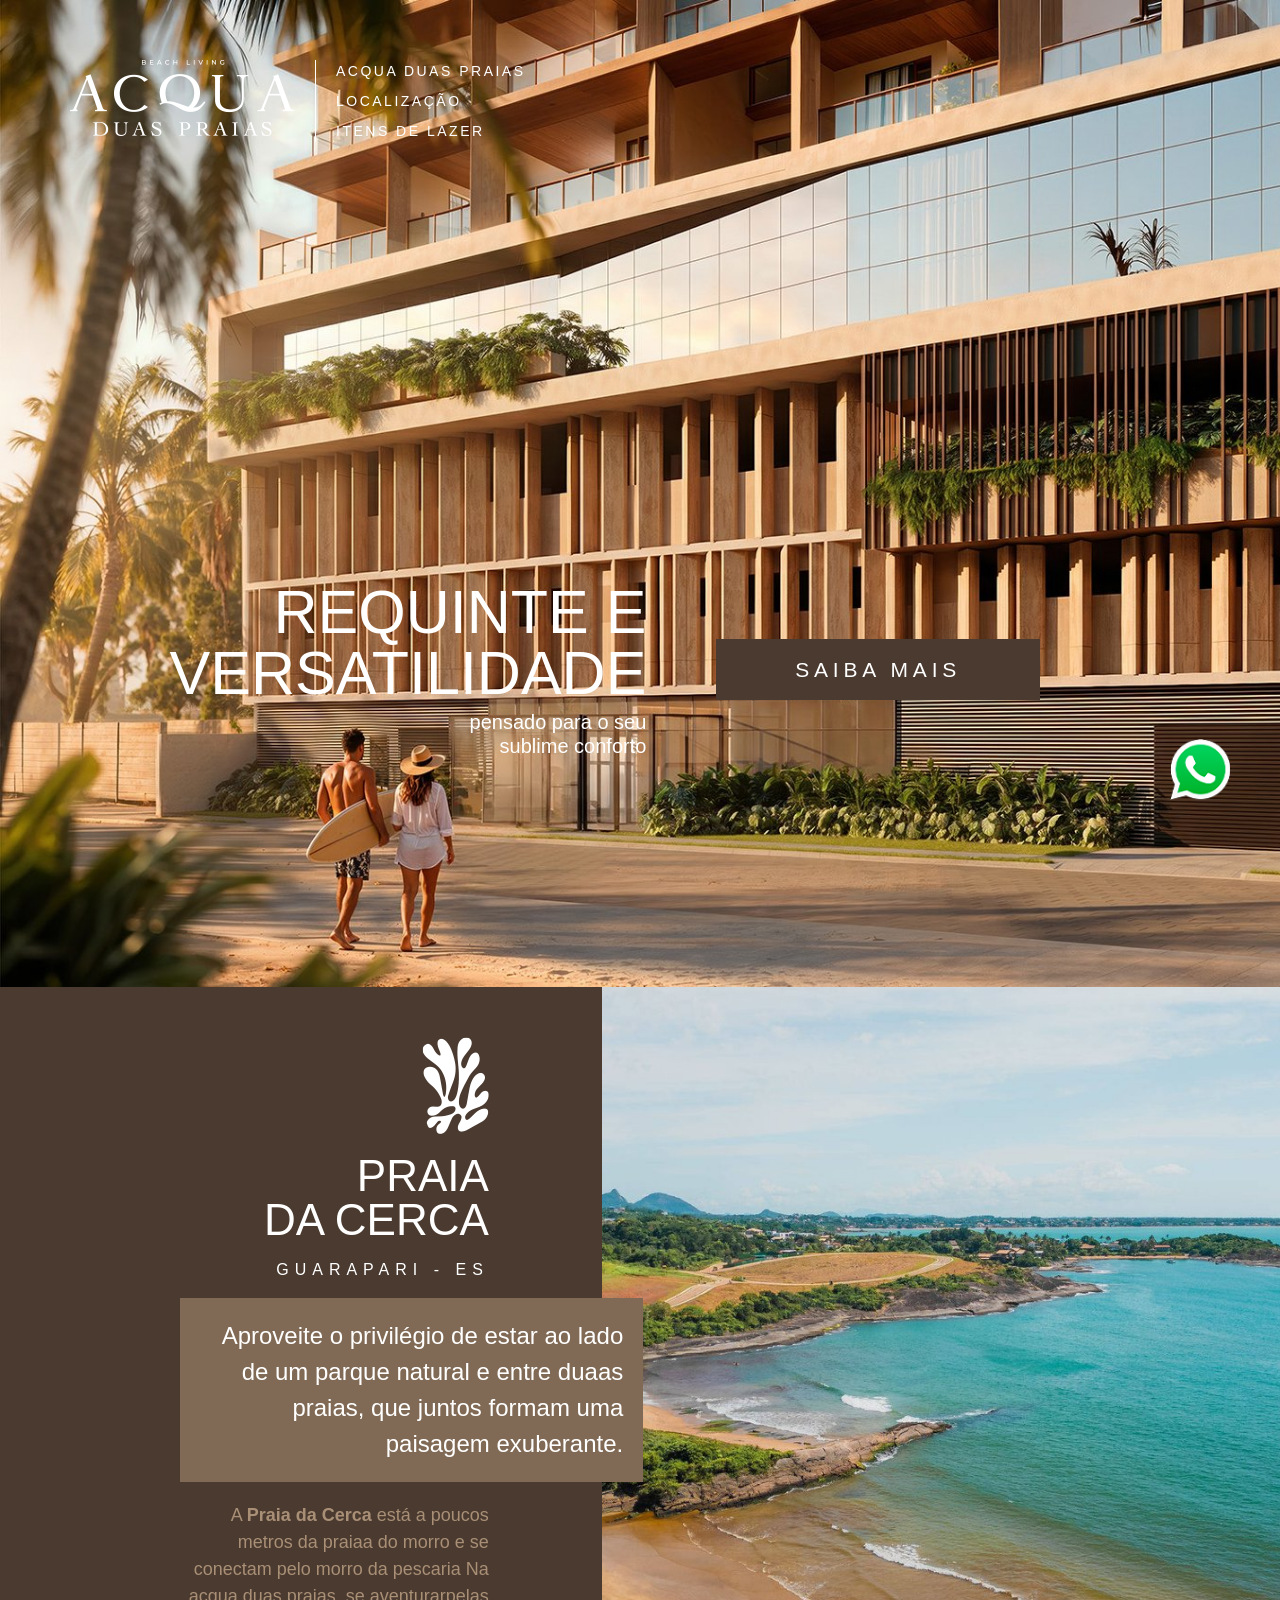
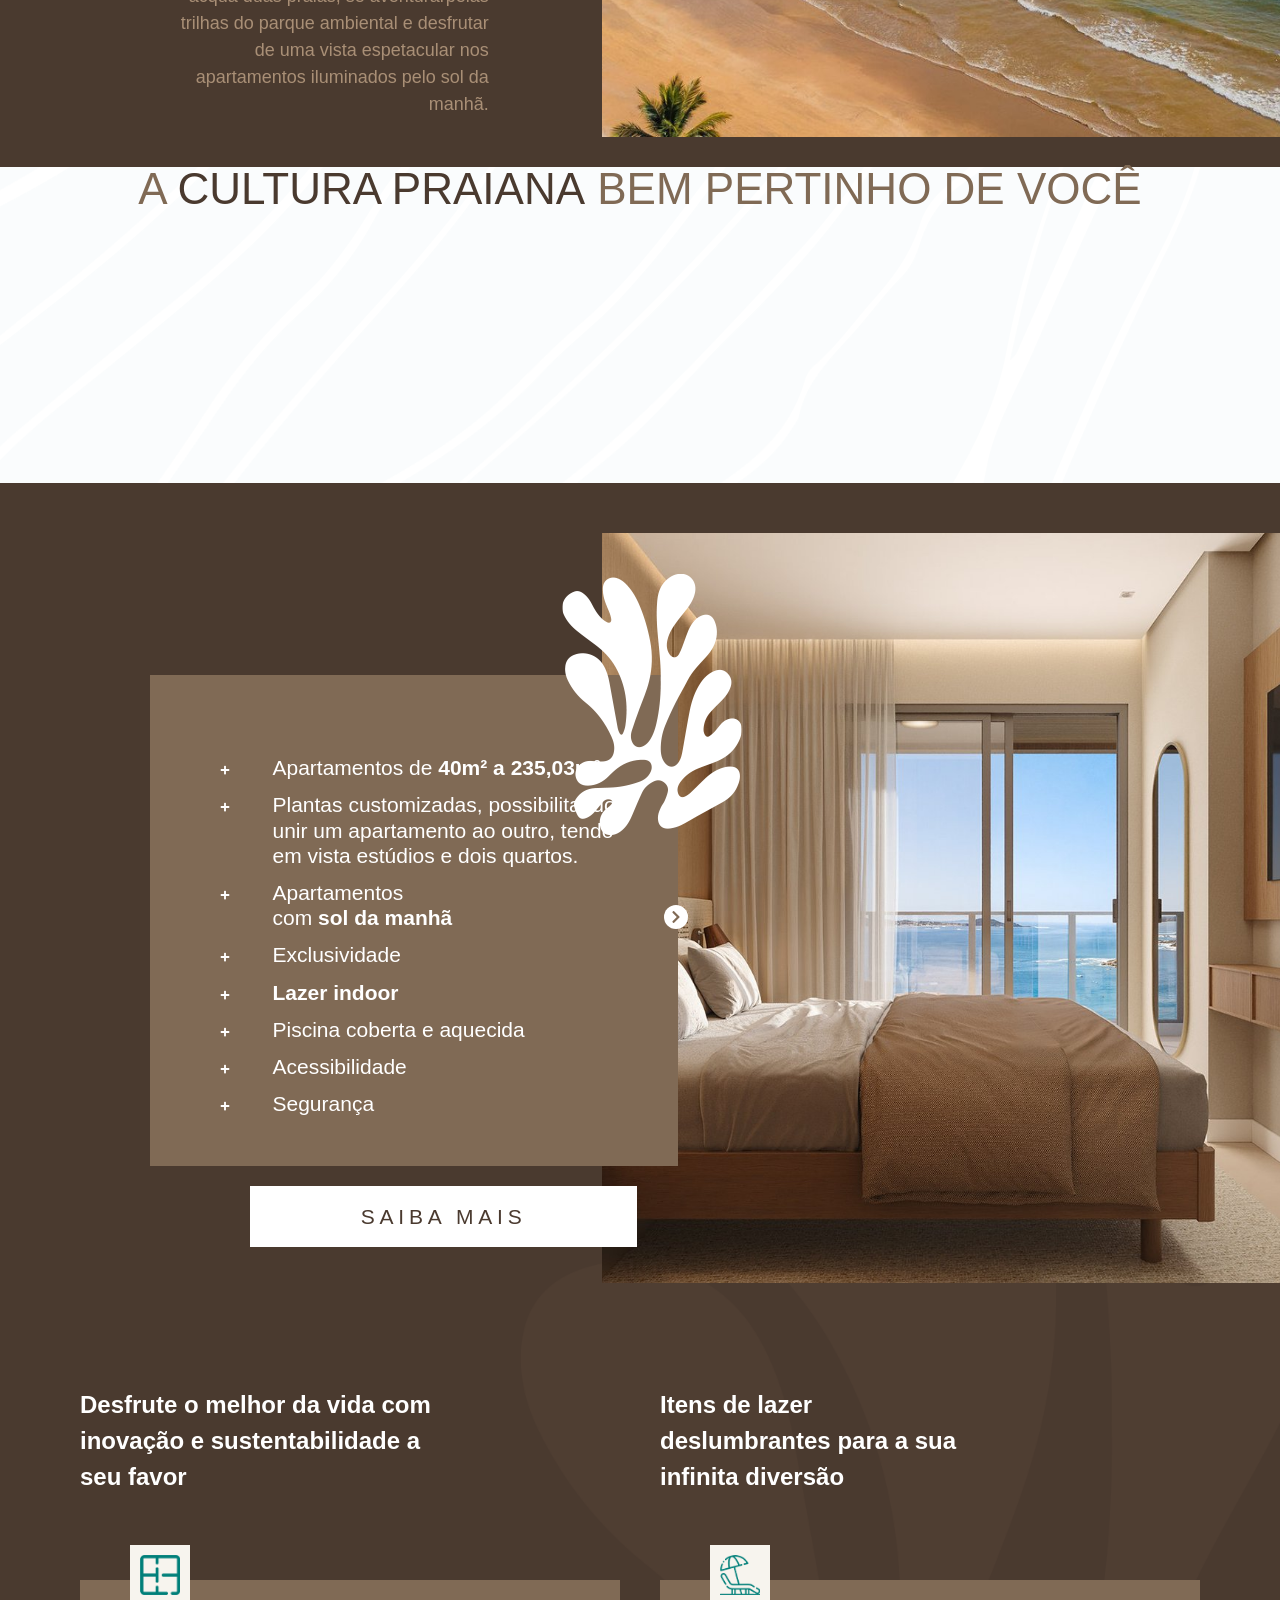
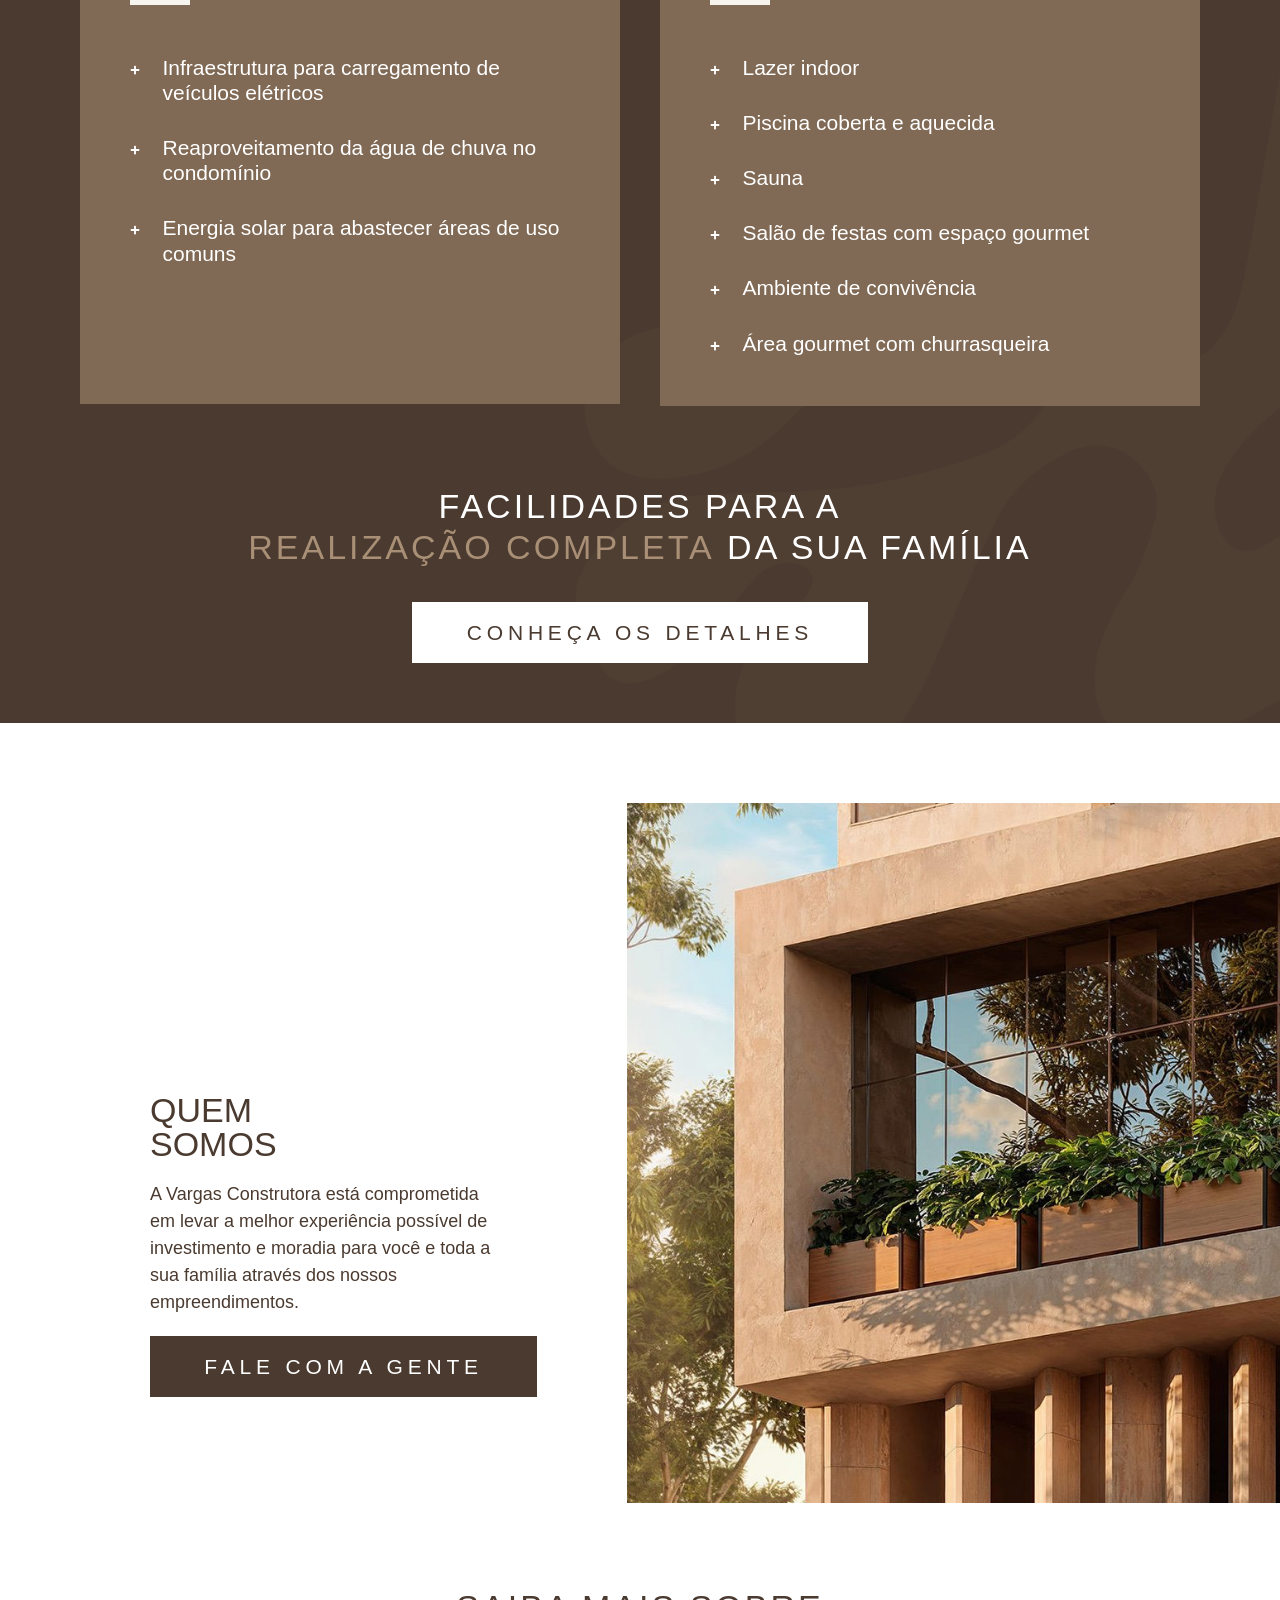
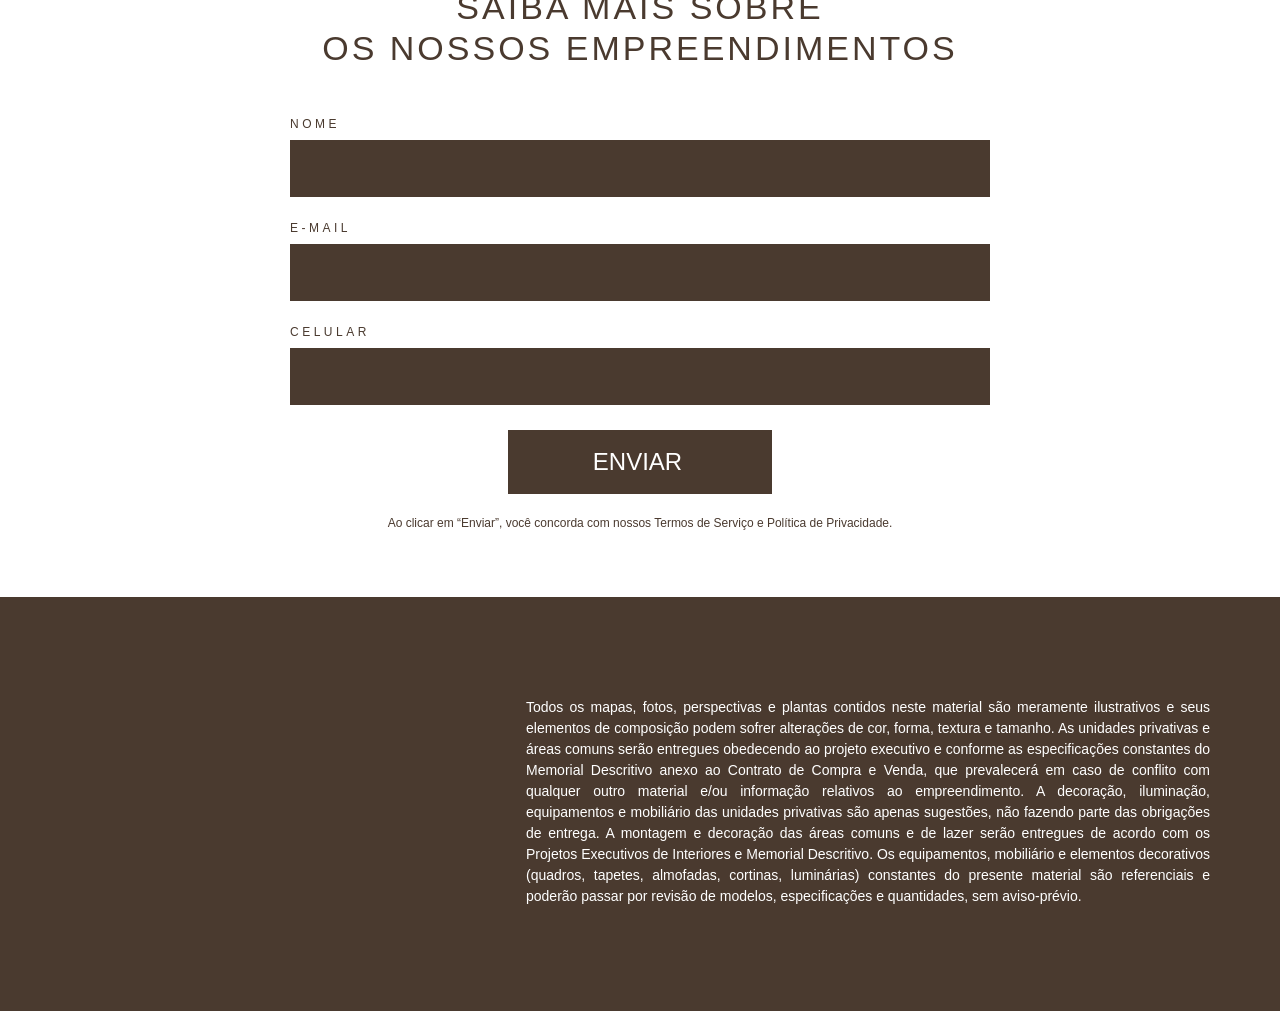
==== commit c997a943: "novo design marrom + imagens novas" ====
--- a/acqua-duas-praias/index.html
+++ b/acqua-duas-praias/index.html
@@ -10,7 +10,7 @@
 	<!-- This site is optimized with the Yoast SEO plugin v27.5 - https://yoast.com/product/yoast-seo-wordpress/ -->
 	<title>Apartamentos na Praia da Cerca – Guarapari</title>
 	<meta name="description" content="Conheça o Acqua Duas Praias, empreendimento da Vargas Construtora na Praia da Cerca, Guarapari. Apartamentos de 40m² a 235m² com piscina coberta, lazer completo e vista para o mar." />
-	<link rel="canonical" href="index.html" />
+	<link rel="canonical" href="https://acquaduaspraias.com.br/" />
 	<meta property="og:locale" content="pt_BR" />
 	<meta property="og:type" content="website" />
 	<meta property="og:title" content="Apartamentos na Praia da Cerca – Guarapari" />
@@ -18,17 +18,17 @@
 	<meta property="og:url" content="https://acquaduaspraias.com.br/" />
 	<meta property="og:site_name" content="Acqua Duas Praias - Vargas Construtora" />
 	<meta property="article:modified_time" content="2026-05-11T17:59:58+00:00" />
-	<meta property="og:image" content="https://acquaduaspraias.com.br/wp-content/uploads/2025/03/AdobeStock_894592991-1.png" />
+	<meta property="og:image" content="https://acquaduaspraias.com.br/wp-content/uploads/2025/03/capa-acqua-duas-praias-fachada.jpg" />
 	<meta property="og:image:width" content="1920" />
 	<meta property="og:image:height" content="1044" />
-	<meta property="og:image:type" content="image/png" />
+	<meta property="og:image:type" content="image/jpeg" />
 	<meta name="twitter:card" content="summary_large_image" />
-	<script type="application/ld+json" class="yoast-schema-graph">{"@context":"https:\/\/schema.org","@graph":[{"@type":"WebPage","@id":"https:\/\/acquaduaspraias.com.br\/","url":"https:\/\/acquaduaspraias.com.br\/","name":"Apartamentos na Praia da Cerca – Guarapari","isPartOf":{"@id":"https:\/\/acquaduaspraias.com.br\/#website"},"about":{"@id":"https:\/\/acquaduaspraias.com.br\/#organization"},"primaryImageOfPage":{"@id":"https:\/\/acquaduaspraias.com.br\/#primaryimage"},"image":{"@id":"https:\/\/acquaduaspraias.com.br\/#primaryimage"},"thumbnailUrl":"https:\/\/acquaduaspraias.com.br\/wp-content\/uploads\/2025\/03\/AdobeStock_894592991-1.png","datePublished":"2025-03-25T18:24:10+00:00","dateModified":"2026-05-11T17:59:58+00:00","description":"Conheça o Acqua Duas Praias, empreendimento da Vargas Construtora na Praia da Cerca, Guarapari. Apartamentos de 40m² a 235m² com piscina coberta, lazer completo e vista para o mar.","breadcrumb":{"@id":"https:\/\/acquaduaspraias.com.br\/#breadcrumb"},"inLanguage":"pt-BR","potentialAction":[{"@type":"ReadAction","target":["https:\/\/acquaduaspraias.com.br\/"]}]},{"@type":"ImageObject","inLanguage":"pt-BR","@id":"https:\/\/acquaduaspraias.com.br\/#primaryimage","url":"https:\/\/acquaduaspraias.com.br\/wp-content\/uploads\/2025\/03\/AdobeStock_894592991-1.png","contentUrl":"https:\/\/acquaduaspraias.com.br\/wp-content\/uploads\/2025\/03\/AdobeStock_894592991-1.png","width":1920,"height":1044},{"@type":"BreadcrumbList","@id":"https:\/\/acquaduaspraias.com.br\/#breadcrumb","itemListElement":[{"@type":"ListItem","position":1,"name":"Home"}]},{"@type":"WebSite","@id":"https:\/\/acquaduaspraias.com.br\/#website","url":"https:\/\/acquaduaspraias.com.br\/","name":"Apartamentos na Praia da Cerca – Guarapari","description":"Conheça o Acqua Duas Praias, empreendimento da Vargas Construtora na Praia da Cerca, Guarapari. Apartamentos de 40m² a 235m² com piscina coberta, lazer completo e vista para o mar.","publisher":{"@id":"https:\/\/acquaduaspraias.com.br\/#organization"},"potentialAction":[{"@type":"SearchAction","target":{"@type":"EntryPoint","urlTemplate":"https:\/\/acquaduaspraias.com.br\/?s={search_term_string}"},"query-input":{"@type":"PropertyValueSpecification","valueRequired":true,"valueName":"search_term_string"}}],"inLanguage":"pt-BR"},{"@type":"Organization","@id":"https:\/\/acquaduaspraias.com.br\/#organization","name":"Apartamentos na Praia da Cerca – Guarapari","url":"https:\/\/acquaduaspraias.com.br\/","logo":{"@type":"ImageObject","inLanguage":"pt-BR","@id":"https:\/\/acquaduaspraias.com.br\/#\/schema\/logo\/image\/","url":"https:\/\/acquaduaspraias.com.br\/wp-content\/uploads\/2025\/03\/VARGAS-CONSTRUTORA-removebg-preview.png","contentUrl":"https:\/\/acquaduaspraias.com.br\/wp-content\/uploads\/2025\/03\/VARGAS-CONSTRUTORA-removebg-preview.png","width":150,"height":150,"caption":"Apartamentos na Praia da Cerca – Guarapari"},"image":{"@id":"https:\/\/acquaduaspraias.com.br\/#\/schema\/logo\/image\/"}}]}</script>
+	<script type="application/ld+json" class="yoast-schema-graph">{"@context":"https:\/\/schema.org","@graph":[{"@type":"WebPage","@id":"https:\/\/acquaduaspraias.com.br\/","url":"https:\/\/acquaduaspraias.com.br\/","name":"Apartamentos na Praia da Cerca – Guarapari","isPartOf":{"@id":"https:\/\/acquaduaspraias.com.br\/#website"},"about":{"@id":"https:\/\/acquaduaspraias.com.br\/#organization"},"primaryImageOfPage":{"@id":"https:\/\/acquaduaspraias.com.br\/#primaryimage"},"image":{"@id":"https:\/\/acquaduaspraias.com.br\/#primaryimage"},"thumbnailUrl":"\/wp-content\/uploads\/2025\/03\/capa-acqua-duas-praias-fachada.jpg","datePublished":"2025-03-25T18:24:10+00:00","dateModified":"2026-05-11T17:59:58+00:00","description":"Conheça o Acqua Duas Praias, empreendimento da Vargas Construtora na Praia da Cerca, Guarapari. Apartamentos de 40m² a 235m² com piscina coberta, lazer completo e vista para o mar.","breadcrumb":{"@id":"https:\/\/acquaduaspraias.com.br\/#breadcrumb"},"inLanguage":"pt-BR","potentialAction":[{"@type":"ReadAction","target":["https:\/\/acquaduaspraias.com.br\/"]}]},{"@type":"ImageObject","inLanguage":"pt-BR","@id":"https:\/\/acquaduaspraias.com.br\/#primaryimage","url":"\/wp-content\/uploads\/2025\/03\/capa-acqua-duas-praias-fachada.jpg","contentUrl":"\/wp-content\/uploads\/2025\/03\/capa-acqua-duas-praias-fachada.jpg","width":1920,"height":1044},{"@type":"BreadcrumbList","@id":"https:\/\/acquaduaspraias.com.br\/#breadcrumb","itemListElement":[{"@type":"ListItem","position":1,"name":"Home"}]},{"@type":"WebSite","@id":"https:\/\/acquaduaspraias.com.br\/#website","url":"https:\/\/acquaduaspraias.com.br\/","name":"Apartamentos na Praia da Cerca – Guarapari","description":"Conheça o Acqua Duas Praias, empreendimento da Vargas Construtora na Praia da Cerca, Guarapari. Apartamentos de 40m² a 235m² com piscina coberta, lazer completo e vista para o mar.","publisher":{"@id":"https:\/\/acquaduaspraias.com.br\/#organization"},"potentialAction":[{"@type":"SearchAction","target":{"@type":"EntryPoint","urlTemplate":"https:\/\/acquaduaspraias.com.br\/?s={search_term_string}"},"query-input":{"@type":"PropertyValueSpecification","valueRequired":true,"valueName":"search_term_string"}}],"inLanguage":"pt-BR"},{"@type":"Organization","@id":"https:\/\/acquaduaspraias.com.br\/#organization","name":"Apartamentos na Praia da Cerca – Guarapari","url":"https:\/\/acquaduaspraias.com.br\/","logo":{"@type":"ImageObject","inLanguage":"pt-BR","@id":"https:\/\/acquaduaspraias.com.br\/#\/schema\/logo\/image\/","url":"\/wp-content\/uploads\/2025\/03\/VARGAS-CONSTRUTORA-removebg-preview.png","contentUrl":"\/wp-content\/uploads\/2025\/03\/VARGAS-CONSTRUTORA-removebg-preview.png","width":150,"height":150,"caption":"Apartamentos na Praia da Cerca – Guarapari"},"image":{"@id":"https:\/\/acquaduaspraias.com.br\/#\/schema\/logo\/image\/"}}]}</script>
 	<!-- / Yoast SEO plugin. -->
 
 
 <script type="rocketlazyloadscript">
-window._wpemojiSettings = {"baseUrl":"https:\/\/s.w.org\/images\/core\/emoji\/16.0.1\/72x72\/","ext":".png","svgUrl":"https:\/\/s.w.org\/images\/core\/emoji\/16.0.1\/svg\/","svgExt":".svg","source":{"concatemoji":"https:\/\/acquaduaspraias.com.br\/wp-includes\/js\/wp-emoji-release.min.js"}};
+window._wpemojiSettings = {"baseUrl":"https:\/\/s.w.org\/images\/core\/emoji\/16.0.1\/72x72\/","ext":".png","svgUrl":"https:\/\/s.w.org\/images\/core\/emoji\/16.0.1\/svg\/","svgExt":".svg","source":{"concatemoji":"\/wp-includes\/js\/wp-emoji-release.min.js"}};
 /*! This file is auto-generated */
 !function(s,n){var o,i,e;function c(e){try{var t={supportTests:e,timestamp:(new Date).valueOf()};sessionStorage.setItem(o,JSON.stringify(t))}catch(e){}}function p(e,t,n){e.clearRect(0,0,e.canvas.width,e.canvas.height),e.fillText(t,0,0);var t=new Uint32Array(e.getImageData(0,0,e.canvas.width,e.canvas.height).data),a=(e.clearRect(0,0,e.canvas.width,e.canvas.height),e.fillText(n,0,0),new Uint32Array(e.getImageData(0,0,e.canvas.width,e.canvas.height).data));return t.every(function(e,t){return e===a[t]})}function u(e,t){e.clearRect(0,0,e.canvas.width,e.canvas.height),e.fillText(t,0,0);for(var n=e.getImageData(16,16,1,1),a=0;a<n.data.length;a++)if(0!==n.data[a])return!1;return!0}function f(e,t,n,a){switch(t){case"flag":return n(e,"\ud83c\udff3\ufe0f\u200d\u26a7\ufe0f","\ud83c\udff3\ufe0f\u200b\u26a7\ufe0f")?!1:!n(e,"\ud83c\udde8\ud83c\uddf6","\ud83c\udde8\u200b\ud83c\uddf6")&&!n(e,"\ud83c\udff4\udb40\udc67\udb40\udc62\udb40\udc65\udb40\udc6e\udb40\udc67\udb40\udc7f","\ud83c\udff4\u200b\udb40\udc67\u200b\udb40\udc62\u200b\udb40\udc65\u200b\udb40\udc6e\u200b\udb40\udc67\u200b\udb40\udc7f");case"emoji":return!a(e,"\ud83e\udedf")}return!1}function g(e,t,n,a){var r="undefined"!=typeof WorkerGlobalScope&&self instanceof WorkerGlobalScope?new OffscreenCanvas(300,150):s.createElement("canvas"),o=r.getContext("2d",{willReadFrequently:!0}),i=(o.textBaseline="top",o.font="600 32px Arial",{});return e.forEach(function(e){i[e]=t(o,e,n,a)}),i}function t(e){var t=s.createElement("script");t.src=e,t.defer=!0,s.head.appendChild(t)}"undefined"!=typeof Promise&&(o="wpEmojiSettingsSupports",i=["flag","emoji"],n.supports={everything:!0,everythingExceptFlag:!0},e=new Promise(function(e){s.addEventListener("DOMContentLoaded",e,{once:!0})}),new Promise(function(t){var n=function(){try{var e=JSON.parse(sessionStorage.getItem(o));if("object"==typeof e&&"number"==typeof e.timestamp&&(new Date).valueOf()<e.timestamp+604800&&"object"==typeof e.supportTests)return e.supportTests}catch(e){}return null}();if(!n){if("undefined"!=typeof Worker&&"undefined"!=typeof OffscreenCanvas&&"undefined"!=typeof URL&&URL.createObjectURL&&"undefined"!=typeof Blob)try{var e="postMessage("+g.toString()+"("+[JSON.stringify(i),f.toString(),p.toString(),u.toString()].join(",")+"));",a=new Blob([e],{type:"text/javascript"}),r=new Worker(URL.createObjectURL(a),{name:"wpTestEmojiSupports"});return void(r.onmessage=function(e){c(n=e.data),r.terminate(),t(n)})}catch(e){}c(n=g(i,f,p,u))}t(n)}).then(function(e){for(var t in e)n.supports[t]=e[t],n.supports.everything=n.supports.everything&&n.supports[t],"flag"!==t&&(n.supports.everythingExceptFlag=n.supports.everythingExceptFlag&&n.supports[t]);n.supports.everythingExceptFlag=n.supports.everythingExceptFlag&&!n.supports.flag,n.DOMReady=!1,n.readyCallback=function(){n.DOMReady=!0}}).then(function(){return e}).then(function(){var e;n.supports.everything||(n.readyCallback(),(e=n.source||{}).concatemoji?t(e.concatemoji):e.wpemoji&&e.twemoji&&(t(e.twemoji),t(e.wpemoji)))}))}((window,document),window._wpemojiSettings);
 </script>
@@ -74,9 +74,9 @@
 .rll-youtube-player{position:relative;padding-bottom:56.23%;height:0;overflow:hidden;max-width:100%;}.rll-youtube-player:focus-within{outline: 2px solid currentColor;outline-offset: 5px;}.rll-youtube-player iframe{position:absolute;top:0;left:0;width:100%;height:100%;z-index:100;background:0 0}.rll-youtube-player img{bottom:0;display:block;left:0;margin:auto;max-width:100%;width:100%;position:absolute;right:0;top:0;border:none;height:auto;-webkit-transition:.4s all;-moz-transition:.4s all;transition:.4s all}.rll-youtube-player img:hover{-webkit-filter:brightness(75%)}.rll-youtube-player .play{height:100%;width:100%;left:0;top:0;position:absolute;background:var(--wpr-bg-d74942a7-8733-42d6-a0dc-ad43f418de6b) no-repeat center;background-color: transparent !important;cursor:pointer;border:none;}.wp-embed-responsive .wp-has-aspect-ratio .rll-youtube-player{position:absolute;padding-bottom:0;width:100%;height:100%;top:0;bottom:0;left:0;right:0}
 </style>
 <link data-minify="1" rel='stylesheet' id='elementor-gf-local-montserrat-css' href='../wp-content/cache/min/1/wp-content/uploads/elementor/google-fonts/css/montserrat.css' media='all' />
-<script type="rocketlazyloadscript" data-rocket-src="https://acquaduaspraias.com.br/wp-content/plugins/elementor/assets/lib/font-awesome/js/v4-shims.min.js" id="font-awesome-4-shim-js" data-rocket-defer defer></script>
-<script type="rocketlazyloadscript" data-rocket-src="https://acquaduaspraias.com.br/wp-includes/js/jquery/jquery.min.js" id="jquery-core-js" data-rocket-defer defer></script>
-<script type="rocketlazyloadscript" data-rocket-src="https://acquaduaspraias.com.br/wp-includes/js/jquery/jquery-migrate.min.js" id="jquery-migrate-js" data-rocket-defer defer></script>
+<script type="rocketlazyloadscript" data-rocket-src="/wp-content/plugins/elementor/assets/lib/font-awesome/js/v4-shims.min.js" id="font-awesome-4-shim-js" data-rocket-defer defer></script>
+<script type="rocketlazyloadscript" data-rocket-src="/wp-includes/js/jquery/jquery.min.js" id="jquery-core-js" data-rocket-defer defer></script>
+<script type="rocketlazyloadscript" data-rocket-src="/wp-includes/js/jquery/jquery-migrate.min.js" id="jquery-migrate-js" data-rocket-defer defer></script>
 <meta name="generator" content="WordPress 6.8.6" />
 <link rel='shortlink' href='index.html' />
 <meta name="generator" content="Elementor 3.28.0; features: e_font_icon_svg, additional_custom_breakpoints, e_local_google_fonts, e_element_cache; settings: css_print_method-external, google_font-enabled, font_display-swap">
@@ -111,9 +111,9 @@
 <meta name="msapplication-TileImage" content="/wp-content/uploads/2025/03/VARGAS-CONSTRUTORA-removebg-preview.png" />
 <noscript><style id="rocket-lazyload-nojs-css">.rll-youtube-player, [data-lazy-src]{display:none !important;}</style></noscript><style id="wpr-lazyload-bg-container"></style><style id="wpr-lazyload-bg-exclusion"></style>
 <noscript>
-<style id="wpr-lazyload-bg-nostyle">.elementor-137 .elementor-element.elementor-element-37bd7e8:not(.elementor-motion-effects-element-type-background), .elementor-137 .elementor-element.elementor-element-37bd7e8 > .elementor-motion-effects-container > .elementor-motion-effects-layer{--wpr-bg-1825527b-adaa-4e99-9410-6a5c1b1cf467: url('../wp-content/uploads/2025/03/Bloco-01-1.png');}.elementor-137 .elementor-element.elementor-element-0d30a2d:not(.elementor-motion-effects-element-type-background), .elementor-137 .elementor-element.elementor-element-0d30a2d > .elementor-motion-effects-container > .elementor-motion-effects-layer{--wpr-bg-44bbb4b3-59b6-4b02-b294-a7060cfa0b4a: url('../wp-content/uploads/2025/03/Bloco-02-copiar.png');}.elementor-137 .elementor-element.elementor-element-4d0edac:not(.elementor-motion-effects-element-type-background), .elementor-137 .elementor-element.elementor-element-4d0edac > .elementor-motion-effects-container > .elementor-motion-effects-layer{--wpr-bg-0089d103-131a-43ea-96c1-50beac5abdd9: url('../wp-content/uploads/2025/03/Texto.png');}.elementor-137 .elementor-element.elementor-element-75f729d:not(.elementor-motion-effects-element-type-background), .elementor-137 .elementor-element.elementor-element-75f729d > .elementor-motion-effects-container > .elementor-motion-effects-layer{--wpr-bg-e26d62a7-00ec-4d73-a22d-6d9bd1698a67: url('../wp-content/uploads/2025/03/Bloco-02-copiar.png');}.rll-youtube-player .play{--wpr-bg-d74942a7-8733-42d6-a0dc-ad43f418de6b: url('../wp-content/plugins/wp-rocket/assets/img/youtube.png');}</style>
+<style id="wpr-lazyload-bg-nostyle">.elementor-137 .elementor-element.elementor-element-37bd7e8:not(.elementor-motion-effects-element-type-background), .elementor-137 .elementor-element.elementor-element-37bd7e8 > .elementor-motion-effects-container > .elementor-motion-effects-layer{--wpr-bg-1825527b-adaa-4e99-9410-6a5c1b1cf467: url('../wp-content/uploads/2025/03/hero-fachada.jpg');}.elementor-137 .elementor-element.elementor-element-0d30a2d:not(.elementor-motion-effects-element-type-background), .elementor-137 .elementor-element.elementor-element-0d30a2d > .elementor-motion-effects-container > .elementor-motion-effects-layer{--wpr-bg-44bbb4b3-59b6-4b02-b294-a7060cfa0b4a: url('../wp-content/uploads/2025/03/Bloco-02-copiar.png');}.elementor-137 .elementor-element.elementor-element-4d0edac:not(.elementor-motion-effects-element-type-background), .elementor-137 .elementor-element.elementor-element-4d0edac > .elementor-motion-effects-container > .elementor-motion-effects-layer{--wpr-bg-0089d103-131a-43ea-96c1-50beac5abdd9: url('../wp-content/uploads/2025/03/Texto-marrom.png');}.elementor-137 .elementor-element.elementor-element-75f729d:not(.elementor-motion-effects-element-type-background), .elementor-137 .elementor-element.elementor-element-75f729d > .elementor-motion-effects-container > .elementor-motion-effects-layer{--wpr-bg-e26d62a7-00ec-4d73-a22d-6d9bd1698a67: url('../wp-content/uploads/2025/03/Bloco-02-copiar.png');}.rll-youtube-player .play{--wpr-bg-d74942a7-8733-42d6-a0dc-ad43f418de6b: url('../wp-content/plugins/wp-rocket/assets/img/youtube.png');}</style>
 </noscript>
-<script type="application/javascript">const rocket_pairs = [{"selector":".elementor-137 .elementor-element.elementor-element-37bd7e8:not(.elementor-motion-effects-element-type-background), .elementor-137 .elementor-element.elementor-element-37bd7e8 > .elementor-motion-effects-container > .elementor-motion-effects-layer","style":".elementor-137 .elementor-element.elementor-element-37bd7e8:not(.elementor-motion-effects-element-type-background), .elementor-137 .elementor-element.elementor-element-37bd7e8 > .elementor-motion-effects-container > .elementor-motion-effects-layer{--wpr-bg-1825527b-adaa-4e99-9410-6a5c1b1cf467: url('https:\/\/acquaduaspraias.com.br\/wp-content\/uploads\/2025\/03\/Bloco-01-1.png');}","hash":"1825527b-adaa-4e99-9410-6a5c1b1cf467","url":"https:\/\/acquaduaspraias.com.br\/wp-content\/uploads\/2025\/03\/Bloco-01-1.png"},{"selector":".elementor-137 .elementor-element.elementor-element-0d30a2d:not(.elementor-motion-effects-element-type-background), .elementor-137 .elementor-element.elementor-element-0d30a2d > .elementor-motion-effects-container > .elementor-motion-effects-layer","style":".elementor-137 .elementor-element.elementor-element-0d30a2d:not(.elementor-motion-effects-element-type-background), .elementor-137 .elementor-element.elementor-element-0d30a2d > .elementor-motion-effects-container > .elementor-motion-effects-layer{--wpr-bg-44bbb4b3-59b6-4b02-b294-a7060cfa0b4a: url('https:\/\/acquaduaspraias.com.br\/wp-content\/uploads\/2025\/03\/Bloco-02-copiar.png');}","hash":"44bbb4b3-59b6-4b02-b294-a7060cfa0b4a","url":"https:\/\/acquaduaspraias.com.br\/wp-content\/uploads\/2025\/03\/Bloco-02-copiar.png"},{"selector":".elementor-137 .elementor-element.elementor-element-4d0edac:not(.elementor-motion-effects-element-type-background), .elementor-137 .elementor-element.elementor-element-4d0edac > .elementor-motion-effects-container > .elementor-motion-effects-layer","style":".elementor-137 .elementor-element.elementor-element-4d0edac:not(.elementor-motion-effects-element-type-background), .elementor-137 .elementor-element.elementor-element-4d0edac > .elementor-motion-effects-container > .elementor-motion-effects-layer{--wpr-bg-0089d103-131a-43ea-96c1-50beac5abdd9: url('https:\/\/acquaduaspraias.com.br\/wp-content\/uploads\/2025\/03\/Texto.png');}","hash":"0089d103-131a-43ea-96c1-50beac5abdd9","url":"https:\/\/acquaduaspraias.com.br\/wp-content\/uploads\/2025\/03\/Texto.png"},{"selector":".elementor-137 .elementor-element.elementor-element-75f729d:not(.elementor-motion-effects-element-type-background), .elementor-137 .elementor-element.elementor-element-75f729d > .elementor-motion-effects-container > .elementor-motion-effects-layer","style":".elementor-137 .elementor-element.elementor-element-75f729d:not(.elementor-motion-effects-element-type-background), .elementor-137 .elementor-element.elementor-element-75f729d > .elementor-motion-effects-container > .elementor-motion-effects-layer{--wpr-bg-e26d62a7-00ec-4d73-a22d-6d9bd1698a67: url('https:\/\/acquaduaspraias.com.br\/wp-content\/uploads\/2025\/03\/Bloco-02-copiar.png');}","hash":"e26d62a7-00ec-4d73-a22d-6d9bd1698a67","url":"https:\/\/acquaduaspraias.com.br\/wp-content\/uploads\/2025\/03\/Bloco-02-copiar.png"},{"selector":".rll-youtube-player .play","style":".rll-youtube-player .play{--wpr-bg-d74942a7-8733-42d6-a0dc-ad43f418de6b: url('https:\/\/acquaduaspraias.com.br\/wp-content\/plugins\/wp-rocket\/assets\/img\/youtube.png');}","hash":"d74942a7-8733-42d6-a0dc-ad43f418de6b","url":"https:\/\/acquaduaspraias.com.br\/wp-content\/plugins\/wp-rocket\/assets\/img\/youtube.png"}]; const rocket_excluded_pairs = [];</script><meta name="generator" content="WP Rocket 3.17.3.1" data-wpr-features="wpr_lazyload_css_bg_img wpr_delay_js wpr_defer_js wpr_minify_js wpr_lazyload_images wpr_lazyload_iframes wpr_image_dimensions wpr_minify_css" /></head>
+<script type="application/javascript">const rocket_pairs = [{"selector":".elementor-137 .elementor-element.elementor-element-37bd7e8:not(.elementor-motion-effects-element-type-background), .elementor-137 .elementor-element.elementor-element-37bd7e8 > .elementor-motion-effects-container > .elementor-motion-effects-layer","style":".elementor-137 .elementor-element.elementor-element-37bd7e8:not(.elementor-motion-effects-element-type-background), .elementor-137 .elementor-element.elementor-element-37bd7e8 > .elementor-motion-effects-container > .elementor-motion-effects-layer{--wpr-bg-1825527b-adaa-4e99-9410-6a5c1b1cf467: url('\/wp-content\/uploads\/2025\/03\/hero-fachada.jpg');}","hash":"1825527b-adaa-4e99-9410-6a5c1b1cf467","url":"\/wp-content\/uploads\/2025\/03\/hero-fachada.jpg"},{"selector":".elementor-137 .elementor-element.elementor-element-0d30a2d:not(.elementor-motion-effects-element-type-background), .elementor-137 .elementor-element.elementor-element-0d30a2d > .elementor-motion-effects-container > .elementor-motion-effects-layer","style":".elementor-137 .elementor-element.elementor-element-0d30a2d:not(.elementor-motion-effects-element-type-background), .elementor-137 .elementor-element.elementor-element-0d30a2d > .elementor-motion-effects-container > .elementor-motion-effects-layer{--wpr-bg-44bbb4b3-59b6-4b02-b294-a7060cfa0b4a: url('\/wp-content\/uploads\/2025\/03\/Bloco-02-copiar.png');}","hash":"44bbb4b3-59b6-4b02-b294-a7060cfa0b4a","url":"\/wp-content\/uploads\/2025\/03\/Bloco-02-copiar.png"},{"selector":".elementor-137 .elementor-element.elementor-element-4d0edac:not(.elementor-motion-effects-element-type-background), .elementor-137 .elementor-element.elementor-element-4d0edac > .elementor-motion-effects-container > .elementor-motion-effects-layer","style":".elementor-137 .elementor-element.elementor-element-4d0edac:not(.elementor-motion-effects-element-type-background), .elementor-137 .elementor-element.elementor-element-4d0edac > .elementor-motion-effects-container > .elementor-motion-effects-layer{--wpr-bg-0089d103-131a-43ea-96c1-50beac5abdd9: url('\/wp-content\/uploads\/2025\/03\/Texto-marrom.png');}","hash":"0089d103-131a-43ea-96c1-50beac5abdd9","url":"\/wp-content\/uploads\/2025\/03\/Texto-marrom.png"},{"selector":".elementor-137 .elementor-element.elementor-element-75f729d:not(.elementor-motion-effects-element-type-background), .elementor-137 .elementor-element.elementor-element-75f729d > .elementor-motion-effects-container > .elementor-motion-effects-layer","style":".elementor-137 .elementor-element.elementor-element-75f729d:not(.elementor-motion-effects-element-type-background), .elementor-137 .elementor-element.elementor-element-75f729d > .elementor-motion-effects-container > .elementor-motion-effects-layer{--wpr-bg-e26d62a7-00ec-4d73-a22d-6d9bd1698a67: url('\/wp-content\/uploads\/2025\/03\/Bloco-02-copiar.png');}","hash":"e26d62a7-00ec-4d73-a22d-6d9bd1698a67","url":"\/wp-content\/uploads\/2025\/03\/Bloco-02-copiar.png"},{"selector":".rll-youtube-player .play","style":".rll-youtube-player .play{--wpr-bg-d74942a7-8733-42d6-a0dc-ad43f418de6b: url('\/wp-content\/plugins\/wp-rocket\/assets\/img\/youtube.png');}","hash":"d74942a7-8733-42d6-a0dc-ad43f418de6b","url":"\/wp-content\/plugins\/wp-rocket\/assets\/img\/youtube.png"}]; const rocket_excluded_pairs = [];</script><meta name="generator" content="WP Rocket 3.17.3.1" data-wpr-features="wpr_lazyload_css_bg_img wpr_delay_js wpr_defer_js wpr_minify_js wpr_lazyload_images wpr_lazyload_iframes wpr_image_dimensions wpr_minify_css" /></head>
 <body class="home wp-singular page-template-default page page-id-137 wp-custom-logo wp-embed-responsive wp-theme-hello-elementor theme-default elementor-default elementor-kit-11 elementor-page elementor-page-137">
 
 <!-- Google Tag Manager (noscript) -->
@@ -171,7 +171,7 @@
 							<div class="elementor-menu-anchor" id="local"></div>
 						</div>
 				<div class="elementor-element elementor-element-6b08dee elementor-widget__width-auto elementor-widget elementor-widget-image" data-id="6b08dee" data-element_type="widget" data-widget_type="image.default">
-															<img fetchpriority="high" decoding="async" width="1120" height="836" src="data:image/svg+xml,%3Csvg%20xmlns='http://www.w3.org/2000/svg'%20viewBox='0%200%201120%20836'%3E%3C/svg%3E" class="attachment-1536x1536 size-1536x1536 wp-image-155" alt="" data-lazy-srcset="/wp-content/uploads/2025/03/Camada-1-1.png 1120w, /wp-content/uploads/2025/03/Camada-1-1-300x224.png 300w, /wp-content/uploads/2025/03/Camada-1-1-1024x764.png 1024w, /wp-content/uploads/2025/03/Camada-1-1-768x573.png 768w" data-lazy-sizes="(max-width: 1120px) 100vw, 1120px" data-lazy-src="/wp-content/uploads/2025/03/Camada-1-1.png" /><noscript><img fetchpriority="high" decoding="async" width="1120" height="836" src="../wp-content/uploads/2025/03/Camada-1-1.png" class="attachment-1536x1536 size-1536x1536 wp-image-155" alt="" srcset="../wp-content/uploads/2025/03/Camada-1-1.png 1120w, ../wp-content/uploads/2025/03/Camada-1-1-300x224.png 300w, ../wp-content/uploads/2025/03/Camada-1-1-1024x764.png 1024w, ../wp-content/uploads/2025/03/Camada-1-1-768x573.png 768w" sizes="(max-width: 1120px) 100vw, 1120px" /></noscript>															</div>
+															<img fetchpriority="high" decoding="async" width="1120" height="836" src="/wp-content/uploads/2025/03/acqua-duas-praias-praia-da-cerca-intro.jpg" srcset="/wp-content/uploads/2025/03/acqua-duas-praias-praia-da-cerca-intro.jpg 1120w, /wp-content/uploads/2025/03/acqua-duas-praias-praia-da-cerca-intro-300x224.jpg 300w, /wp-content/uploads/2025/03/acqua-duas-praias-praia-da-cerca-intro-1024x764.jpg 1024w, /wp-content/uploads/2025/03/acqua-duas-praias-praia-da-cerca-intro-768x573.jpg 768w" sizes="(max-width: 1120px) 100vw, 1120px" class="attachment-1536x1536 size-1536x1536 wp-image-155" alt="" data-lazy-srcset="/wp-content/uploads/2025/03/acqua-duas-praias-praia-da-cerca-intro.jpg 1120w, /wp-content/uploads/2025/03/acqua-duas-praias-praia-da-cerca-intro-300x224.jpg 300w, /wp-content/uploads/2025/03/acqua-duas-praias-praia-da-cerca-intro-1024x764.jpg 1024w, /wp-content/uploads/2025/03/acqua-duas-praias-praia-da-cerca-intro-768x573.jpg 768w" data-lazy-sizes="(max-width: 1120px) 100vw, 1120px" data-lazy-src="/wp-content/uploads/2025/03/acqua-duas-praias-praia-da-cerca-intro.jpg" /><noscript><img fetchpriority="high" decoding="async" width="1120" height="836" src="../wp-content/uploads/2025/03/acqua-duas-praias-praia-da-cerca-intro.jpg" class="attachment-1536x1536 size-1536x1536 wp-image-155" alt="" srcset="../wp-content/uploads/2025/03/acqua-duas-praias-praia-da-cerca-intro.jpg 1120w, ../wp-content/uploads/2025/03/acqua-duas-praias-praia-da-cerca-intro-300x224.jpg 300w, ../wp-content/uploads/2025/03/acqua-duas-praias-praia-da-cerca-intro-1024x764.jpg 1024w, ../wp-content/uploads/2025/03/acqua-duas-praias-praia-da-cerca-intro-768x573.jpg 768w" sizes="(max-width: 1120px) 100vw, 1120px" /></noscript>															</div>
 		<div class="elementor-element elementor-element-d2f9672 e-flex e-con-boxed e-con e-child" data-id="d2f9672" data-element_type="container">
 					<div class="e-con-inner">
 		<div class="elementor-element elementor-element-581b51f e-con-full e-flex e-con e-child" data-id="581b51f" data-element_type="container">
@@ -198,20 +198,19 @@
 				</div>
 		<div class="elementor-element elementor-element-c598754 e-con-full e-flex e-con e-child" data-id="c598754" data-element_type="container">
 				<div class="elementor-element elementor-element-7704812 elementor-widget elementor-widget-heading" data-id="7704812" data-element_type="widget" data-widget_type="heading.default">
-					<h2 class="elementor-heading-title elementor-size-default">A <b style="color: #2bb8b1">Cultura praiana</b> bem pertinho de você</h2>				</div>
+					<h2 class="elementor-heading-title elementor-size-default">A <b style="color: #4A3A2F">Cultura praiana</b> bem pertinho de você</h2>				</div>
 				<div class="elementor-element elementor-element-803959d elementor-pagination-position-outside elementor-widget elementor-widget-image-carousel" data-id="803959d" data-element_type="widget" data-settings="{&quot;slides_to_show&quot;:&quot;5&quot;,&quot;slides_to_show_tablet&quot;:&quot;3&quot;,&quot;slides_to_scroll&quot;:&quot;2&quot;,&quot;slides_to_scroll_tablet&quot;:&quot;2&quot;,&quot;navigation&quot;:&quot;dots&quot;,&quot;slides_to_show_mobile&quot;:&quot;2&quot;,&quot;autoplay&quot;:&quot;yes&quot;,&quot;pause_on_hover&quot;:&quot;yes&quot;,&quot;pause_on_interaction&quot;:&quot;yes&quot;,&quot;autoplay_speed&quot;:5000,&quot;infinite&quot;:&quot;yes&quot;,&quot;speed&quot;:500,&quot;image_spacing_custom&quot;:{&quot;unit&quot;:&quot;px&quot;,&quot;size&quot;:20,&quot;sizes&quot;:[]},&quot;image_spacing_custom_tablet&quot;:{&quot;unit&quot;:&quot;px&quot;,&quot;size&quot;:&quot;&quot;,&quot;sizes&quot;:[]},&quot;image_spacing_custom_mobile&quot;:{&quot;unit&quot;:&quot;px&quot;,&quot;size&quot;:&quot;&quot;,&quot;sizes&quot;:[]}}" data-widget_type="image-carousel.default">
 							<div class="elementor-image-carousel-wrapper swiper" role="region" aria-roledescription="carousel" aria-label="Carrossel de imagens" dir="ltr">
-			<div class="elementor-image-carousel swiper-wrapper" aria-live="off">
-								<div class="swiper-slide" role="group" aria-roledescription="slide" aria-label="1 de 6"><figure class="swiper-slide-inner"><img width="386" height="264" decoding="async" class="swiper-slide-image" src="data:image/svg+xml,%3Csvg%20xmlns='http://www.w3.org/2000/svg'%20viewBox='0%200%20386%20264'%3E%3C/svg%3E" alt="Retângulo 3 copiar 2" data-lazy-src="/wp-content/uploads/2025/03/Retangulo-3-copiar-2-1.png" /><noscript><img width="386" height="264" decoding="async" class="swiper-slide-image" src="../wp-content/uploads/2025/03/Retangulo-3-copiar-2-1.png" alt="Retângulo 3 copiar 2" /></noscript></figure></div><div class="swiper-slide" role="group" aria-roledescription="slide" aria-label="2 de 6"><figure class="swiper-slide-inner"><img width="386" height="264" decoding="async" class="swiper-slide-image" src="data:image/svg+xml,%3Csvg%20xmlns='http://www.w3.org/2000/svg'%20viewBox='0%200%20386%20264'%3E%3C/svg%3E" alt="Retângulo 3 copiar 2" data-lazy-src="/wp-content/uploads/2025/03/Retangulo-3-copiar-2-2.png" /><noscript><img width="386" height="264" decoding="async" class="swiper-slide-image" src="../wp-content/uploads/2025/03/Retangulo-3-copiar-2-2.png" alt="Retângulo 3 copiar 2" /></noscript></figure></div><div class="swiper-slide" role="group" aria-roledescription="slide" aria-label="3 de 6"><figure class="swiper-slide-inner"><img width="386" height="264" decoding="async" class="swiper-slide-image" src="data:image/svg+xml,%3Csvg%20xmlns='http://www.w3.org/2000/svg'%20viewBox='0%200%20386%20264'%3E%3C/svg%3E" alt="Retângulo 3 copiar 2" data-lazy-src="/wp-content/uploads/2025/03/Retangulo-3-copiar-2-3.png" /><noscript><img width="386" height="264" decoding="async" class="swiper-slide-image" src="../wp-content/uploads/2025/03/Retangulo-3-copiar-2-3.png" alt="Retângulo 3 copiar 2" /></noscript></figure></div><div class="swiper-slide" role="group" aria-roledescription="slide" aria-label="4 de 6"><figure class="swiper-slide-inner"><img width="386" height="264" decoding="async" class="swiper-slide-image" src="data:image/svg+xml,%3Csvg%20xmlns='http://www.w3.org/2000/svg'%20viewBox='0%200%20386%20264'%3E%3C/svg%3E" alt="Retângulo 3 copiar 2" data-lazy-src="/wp-content/uploads/2025/03/Retangulo-3-copiar-2-4.png" /><noscript><img width="386" height="264" decoding="async" class="swiper-slide-image" src="../wp-content/uploads/2025/03/Retangulo-3-copiar-2-4.png" alt="Retângulo 3 copiar 2" /></noscript></figure></div><div class="swiper-slide" role="group" aria-roledescription="slide" aria-label="5 de 6"><figure class="swiper-slide-inner"><img width="386" height="264" decoding="async" class="swiper-slide-image" src="data:image/svg+xml,%3Csvg%20xmlns='http://www.w3.org/2000/svg'%20viewBox='0%200%20386%20264'%3E%3C/svg%3E" alt="Retângulo 3 copiar 2" data-lazy-src="/wp-content/uploads/2025/03/Retangulo-3-copiar-2-5.png" /><noscript><img width="386" height="264" decoding="async" class="swiper-slide-image" src="../wp-content/uploads/2025/03/Retangulo-3-copiar-2-5.png" alt="Retângulo 3 copiar 2" /></noscript></figure></div><div class="swiper-slide" role="group" aria-roledescription="slide" aria-label="6 de 6"><figure class="swiper-slide-inner"><img width="386" height="264" decoding="async" class="swiper-slide-image" src="data:image/svg+xml,%3Csvg%20xmlns='http://www.w3.org/2000/svg'%20viewBox='0%200%20386%20264'%3E%3C/svg%3E" alt="Retângulo 3 copiar 2" data-lazy-src="/wp-content/uploads/2025/03/Retangulo-3-copiar-2-6.png" /><noscript><img width="386" height="264" decoding="async" class="swiper-slide-image" src="../wp-content/uploads/2025/03/Retangulo-3-copiar-2-6.png" alt="Retângulo 3 copiar 2" /></noscript></figure></div>			</div>
+			<div class="elementor-image-carousel swiper-wrapper" aria-live="off"><div class="swiper-slide" role="group" aria-roledescription="slide" aria-label="1 de 14"><figure class="swiper-slide-inner"><img width="386" height="264" decoding="async" class="swiper-slide-image" src="data:image/svg+xml,%3Csvg%20xmlns='http://www.w3.org/2000/svg'%20viewBox='0%200%20386%20264'%3E%3C/svg%3E" alt="Piscina coberta e aquecida - Acqua Duas Praias" data-lazy-src="/wp-content/uploads/2025/03/piscina-coberta-aquecida.jpg" /><noscript><img width="386" height="264" decoding="async" class="swiper-slide-image" src="wp-content/uploads/2025/03/piscina-coberta-aquecida.jpg" alt="Piscina coberta e aquecida - Acqua Duas Praias" /></noscript></figure></div><div class="swiper-slide" role="group" aria-roledescription="slide" aria-label="2 de 14"><figure class="swiper-slide-inner"><img width="386" height="264" decoding="async" class="swiper-slide-image" src="data:image/svg+xml,%3Csvg%20xmlns='http://www.w3.org/2000/svg'%20viewBox='0%200%20386%20264'%3E%3C/svg%3E" alt="Sauna - Acqua Duas Praias" data-lazy-src="/wp-content/uploads/2025/03/sauna.jpg" /><noscript><img width="386" height="264" decoding="async" class="swiper-slide-image" src="wp-content/uploads/2025/03/sauna.jpg" alt="Sauna - Acqua Duas Praias" /></noscript></figure></div><div class="swiper-slide" role="group" aria-roledescription="slide" aria-label="3 de 14"><figure class="swiper-slide-inner"><img width="386" height="264" decoding="async" class="swiper-slide-image" src="data:image/svg+xml,%3Csvg%20xmlns='http://www.w3.org/2000/svg'%20viewBox='0%200%20386%20264'%3E%3C/svg%3E" alt="Espaço gourmet - Acqua Duas Praias" data-lazy-src="/wp-content/uploads/2025/03/espaco-gourmet.jpg" /><noscript><img width="386" height="264" decoding="async" class="swiper-slide-image" src="wp-content/uploads/2025/03/espaco-gourmet.jpg" alt="Espaço gourmet - Acqua Duas Praias" /></noscript></figure></div><div class="swiper-slide" role="group" aria-roledescription="slide" aria-label="4 de 14"><figure class="swiper-slide-inner"><img width="386" height="264" decoding="async" class="swiper-slide-image" src="data:image/svg+xml,%3Csvg%20xmlns='http://www.w3.org/2000/svg'%20viewBox='0%200%20386%20264'%3E%3C/svg%3E" alt="Salão de jogos - Acqua Duas Praias" data-lazy-src="/wp-content/uploads/2025/03/salao-de-jogos.jpg" /><noscript><img width="386" height="264" decoding="async" class="swiper-slide-image" src="wp-content/uploads/2025/03/salao-de-jogos.jpg" alt="Salão de jogos - Acqua Duas Praias" /></noscript></figure></div><div class="swiper-slide" role="group" aria-roledescription="slide" aria-label="5 de 14"><figure class="swiper-slide-inner"><img width="386" height="264" decoding="async" class="swiper-slide-image" src="data:image/svg+xml,%3Csvg%20xmlns='http://www.w3.org/2000/svg'%20viewBox='0%200%20386%20264'%3E%3C/svg%3E" alt="Brinquedoteca - Acqua Duas Praias" data-lazy-src="/wp-content/uploads/2025/03/brinquedoteca.jpg" /><noscript><img width="386" height="264" decoding="async" class="swiper-slide-image" src="wp-content/uploads/2025/03/brinquedoteca.jpg" alt="Brinquedoteca - Acqua Duas Praias" /></noscript></figure></div><div class="swiper-slide" role="group" aria-roledescription="slide" aria-label="6 de 14"><figure class="swiper-slide-inner"><img width="386" height="264" decoding="async" class="swiper-slide-image" src="data:image/svg+xml,%3Csvg%20xmlns='http://www.w3.org/2000/svg'%20viewBox='0%200%20386%20264'%3E%3C/svg%3E" alt="Coworking - Acqua Duas Praias" data-lazy-src="/wp-content/uploads/2025/03/coworking.jpg" /><noscript><img width="386" height="264" decoding="async" class="swiper-slide-image" src="wp-content/uploads/2025/03/coworking.jpg" alt="Coworking - Acqua Duas Praias" /></noscript></figure></div><div class="swiper-slide" role="group" aria-roledescription="slide" aria-label="7 de 14"><figure class="swiper-slide-inner"><img width="386" height="264" decoding="async" class="swiper-slide-image" src="data:image/svg+xml,%3Csvg%20xmlns='http://www.w3.org/2000/svg'%20viewBox='0%200%20386%20264'%3E%3C/svg%3E" alt="Espaço fitness - Acqua Duas Praias" data-lazy-src="/wp-content/uploads/2025/03/fitness.jpg" /><noscript><img width="386" height="264" decoding="async" class="swiper-slide-image" src="wp-content/uploads/2025/03/fitness.jpg" alt="Espaço fitness - Acqua Duas Praias" /></noscript></figure></div><div class="swiper-slide" role="group" aria-roledescription="slide" aria-label="8 de 14"><figure class="swiper-slide-inner"><img width="386" height="264" decoding="async" class="swiper-slide-image" src="data:image/svg+xml,%3Csvg%20xmlns='http://www.w3.org/2000/svg'%20viewBox='0%200%20386%20264'%3E%3C/svg%3E" alt="Lavanderia compartilhada - Acqua Duas Praias" data-lazy-src="/wp-content/uploads/2025/03/lavanderia.jpg" /><noscript><img width="386" height="264" decoding="async" class="swiper-slide-image" src="wp-content/uploads/2025/03/lavanderia.jpg" alt="Lavanderia compartilhada - Acqua Duas Praias" /></noscript></figure></div><div class="swiper-slide" role="group" aria-roledescription="slide" aria-label="9 de 14"><figure class="swiper-slide-inner"><img width="386" height="264" decoding="async" class="swiper-slide-image" src="data:image/svg+xml,%3Csvg%20xmlns='http://www.w3.org/2000/svg'%20viewBox='0%200%20386%20264'%3E%3C/svg%3E" alt="Living do apartamento - Acqua Duas Praias" data-lazy-src="/wp-content/uploads/2025/03/living-apartamento-01.jpg" /><noscript><img width="386" height="264" decoding="async" class="swiper-slide-image" src="wp-content/uploads/2025/03/living-apartamento-01.jpg" alt="Living do apartamento - Acqua Duas Praias" /></noscript></figure></div><div class="swiper-slide" role="group" aria-roledescription="slide" aria-label="10 de 14"><figure class="swiper-slide-inner"><img width="386" height="264" decoding="async" class="swiper-slide-image" src="data:image/svg+xml,%3Csvg%20xmlns='http://www.w3.org/2000/svg'%20viewBox='0%200%20386%20264'%3E%3C/svg%3E" alt="Living do apartamento com vista mar - Acqua Duas Praias" data-lazy-src="/wp-content/uploads/2025/03/living-apartamento-03.jpg" /><noscript><img width="386" height="264" decoding="async" class="swiper-slide-image" src="wp-content/uploads/2025/03/living-apartamento-03.jpg" alt="Living do apartamento com vista mar - Acqua Duas Praias" /></noscript></figure></div><div class="swiper-slide" role="group" aria-roledescription="slide" aria-label="11 de 14"><figure class="swiper-slide-inner"><img width="386" height="264" decoding="async" class="swiper-slide-image" src="data:image/svg+xml,%3Csvg%20xmlns='http://www.w3.org/2000/svg'%20viewBox='0%200%20386%20264'%3E%3C/svg%3E" alt="Suíte do apartamento - Acqua Duas Praias" data-lazy-src="/wp-content/uploads/2025/03/suite-apartamento-05.jpg" /><noscript><img width="386" height="264" decoding="async" class="swiper-slide-image" src="wp-content/uploads/2025/03/suite-apartamento-05.jpg" alt="Suíte do apartamento - Acqua Duas Praias" /></noscript></figure></div><div class="swiper-slide" role="group" aria-roledescription="slide" aria-label="12 de 14"><figure class="swiper-slide-inner"><img width="386" height="264" decoding="async" class="swiper-slide-image" src="data:image/svg+xml,%3Csvg%20xmlns='http://www.w3.org/2000/svg'%20viewBox='0%200%20386%20264'%3E%3C/svg%3E" alt="Planta humanizada - apto casa - Acqua Duas Praias" data-lazy-src="/wp-content/uploads/2025/03/planta-humanizada-apto-casa.jpg" /><noscript><img width="386" height="264" decoding="async" class="swiper-slide-image" src="wp-content/uploads/2025/03/planta-humanizada-apto-casa.jpg" alt="Planta humanizada - apto casa - Acqua Duas Praias" /></noscript></figure></div><div class="swiper-slide" role="group" aria-roledescription="slide" aria-label="13 de 14"><figure class="swiper-slide-inner"><img width="386" height="264" decoding="async" class="swiper-slide-image" src="data:image/svg+xml,%3Csvg%20xmlns='http://www.w3.org/2000/svg'%20viewBox='0%200%20386%20264'%3E%3C/svg%3E" alt="Planta humanizada - apto tipo - Acqua Duas Praias" data-lazy-src="/wp-content/uploads/2025/03/planta-humanizada-apto-tipo.jpg" /><noscript><img width="386" height="264" decoding="async" class="swiper-slide-image" src="wp-content/uploads/2025/03/planta-humanizada-apto-tipo.jpg" alt="Planta humanizada - apto tipo - Acqua Duas Praias" /></noscript></figure></div><div class="swiper-slide" role="group" aria-roledescription="slide" aria-label="14 de 14"><figure class="swiper-slide-inner"><img width="386" height="264" decoding="async" class="swiper-slide-image" src="data:image/svg+xml,%3Csvg%20xmlns='http://www.w3.org/2000/svg'%20viewBox='0%200%20386%20264'%3E%3C/svg%3E" alt="Planta humanizada - apto com lazer - Acqua Duas Praias" data-lazy-src="/wp-content/uploads/2025/03/planta-humanizada-apto-lazer.jpg" /><noscript><img width="386" height="264" decoding="async" class="swiper-slide-image" src="wp-content/uploads/2025/03/planta-humanizada-apto-lazer.jpg" alt="Planta humanizada - apto com lazer - Acqua Duas Praias" /></noscript></figure></div>			</div>
 							
 									<div class="swiper-pagination"></div>
 									</div>
 						</div>
 				</div>
 				</div>
-		<div class="elementor-element elementor-element-4d0edac e-con-full e-flex e-con e-parent" data-id="4d0edac" data-element_type="container" data-settings="{&quot;background_background&quot;:&quot;classic&quot;}">
+		<div class="elementor-element elementor-element-4d0edac e-con-full e-flex e-con e-parent e-no-lazyload" data-id="4d0edac" data-element_type="container" data-settings="{&quot;background_background&quot;:&quot;classic&quot;}">
 				<div class="elementor-element elementor-element-9998441 elementor-widget__width-auto elementor-widget elementor-widget-image" data-id="9998441" data-element_type="widget" data-widget_type="image.default">
-															<img decoding="async" width="1120" height="1016" src="data:image/svg+xml,%3Csvg%20xmlns='http://www.w3.org/2000/svg'%20viewBox='0%200%201120%201016'%3E%3C/svg%3E" class="attachment-1536x1536 size-1536x1536 wp-image-157" alt="" data-lazy-srcset="/wp-content/uploads/2025/03/AdobeStock_515515800-1.png 1120w, /wp-content/uploads/2025/03/AdobeStock_515515800-1-300x272.png 300w, /wp-content/uploads/2025/03/AdobeStock_515515800-1-1024x929.png 1024w, /wp-content/uploads/2025/03/AdobeStock_515515800-1-768x697.png 768w" data-lazy-sizes="(max-width: 1120px) 100vw, 1120px" data-lazy-src="/wp-content/uploads/2025/03/AdobeStock_515515800-1.png" /><noscript><img loading="lazy" decoding="async" width="1120" height="1016" src="../wp-content/uploads/2025/03/AdobeStock_515515800-1.png" class="attachment-1536x1536 size-1536x1536 wp-image-157" alt="" srcset="../wp-content/uploads/2025/03/AdobeStock_515515800-1.png 1120w, ../wp-content/uploads/2025/03/AdobeStock_515515800-1-300x272.png 300w, ../wp-content/uploads/2025/03/AdobeStock_515515800-1-1024x929.png 1024w, ../wp-content/uploads/2025/03/AdobeStock_515515800-1-768x697.png 768w" sizes="(max-width: 1120px) 100vw, 1120px" /></noscript>															</div>
+															<img decoding="async" width="1120" height="1016" src="/wp-content/uploads/2025/03/acqua-duas-praias-unidade-suite.jpg" srcset="/wp-content/uploads/2025/03/acqua-duas-praias-unidade-suite.jpg 1120w, /wp-content/uploads/2025/03/acqua-duas-praias-unidade-suite-300x272.jpg 300w, /wp-content/uploads/2025/03/acqua-duas-praias-unidade-suite-1024x929.jpg 1024w, /wp-content/uploads/2025/03/acqua-duas-praias-unidade-suite-768x697.jpg 768w" sizes="(max-width: 1120px) 100vw, 1120px" class="attachment-1536x1536 size-1536x1536 wp-image-157" alt="" data-lazy-srcset="/wp-content/uploads/2025/03/acqua-duas-praias-unidade-suite.jpg 1120w, /wp-content/uploads/2025/03/acqua-duas-praias-unidade-suite-300x272.jpg 300w, /wp-content/uploads/2025/03/acqua-duas-praias-unidade-suite-1024x929.jpg 1024w, /wp-content/uploads/2025/03/acqua-duas-praias-unidade-suite-768x697.jpg 768w" data-lazy-sizes="(max-width: 1120px) 100vw, 1120px" data-lazy-src="/wp-content/uploads/2025/03/acqua-duas-praias-unidade-suite.jpg" /><noscript><img loading="lazy" decoding="async" width="1120" height="1016" src="../wp-content/uploads/2025/03/acqua-duas-praias-unidade-suite.jpg" class="attachment-1536x1536 size-1536x1536 wp-image-157" alt="" srcset="../wp-content/uploads/2025/03/acqua-duas-praias-unidade-suite.jpg 1120w, ../wp-content/uploads/2025/03/acqua-duas-praias-unidade-suite-300x272.jpg 300w, ../wp-content/uploads/2025/03/acqua-duas-praias-unidade-suite-1024x929.jpg 1024w, ../wp-content/uploads/2025/03/acqua-duas-praias-unidade-suite-768x697.jpg 768w" sizes="(max-width: 1120px) 100vw, 1120px" /></noscript>															</div>
 		<div class="elementor-element elementor-element-84f612a e-flex e-con-boxed e-con e-child" data-id="84f612a" data-element_type="container">
 					<div class="e-con-inner">
 		<div class="elementor-element elementor-element-013e9c3 e-con-full e-flex e-con e-child" data-id="013e9c3" data-element_type="container">
@@ -357,7 +356,7 @@
 		<div class="elementor-element elementor-element-7596bf8 e-flex e-con-boxed e-con e-child" data-id="7596bf8" data-element_type="container">
 					<div class="e-con-inner">
 				<div class="elementor-element elementor-element-1ebef4e elementor-widget elementor-widget-heading" data-id="1ebef4e" data-element_type="widget" data-widget_type="heading.default">
-					<h2 class="elementor-heading-title elementor-size-default">FAcilidades para a<br><b style="color: #047e78">Realização completa</b> da sua família</h2>				</div>
+					<h2 class="elementor-heading-title elementor-size-default">FAcilidades para a<br><b style="color: #A98F76">Realização completa</b> da sua família</h2>				</div>
 		<a class="elementor-element elementor-element-aa3d744 e-con-full e-flex e-con e-child" data-id="aa3d744" data-element_type="container" data-settings="{&quot;background_background&quot;:&quot;classic&quot;}" href="index.html#formulario">
 				<div class="elementor-element elementor-element-49efac4 elementor-widget elementor-widget-heading" data-id="49efac4" data-element_type="widget" data-widget_type="heading.default">
 					<h2 class="elementor-heading-title elementor-size-default">Conheça os detalhes</h2>				</div>
@@ -367,7 +366,7 @@
 				</div>
 		<div class="elementor-element elementor-element-75f729d e-con-full e-flex e-con e-parent" data-id="75f729d" data-element_type="container" data-settings="{&quot;background_background&quot;:&quot;classic&quot;}">
 				<div class="elementor-element elementor-element-d44bce5 elementor-widget__width-auto elementor-widget elementor-widget-image" data-id="d44bce5" data-element_type="widget" data-widget_type="image.default">
-															<img decoding="async" width="987" height="533" src="data:image/svg+xml,%3Csvg%20xmlns='http://www.w3.org/2000/svg'%20viewBox='0%200%20987%20533'%3E%3C/svg%3E" class="attachment-1536x1536 size-1536x1536 wp-image-92" alt="" data-lazy-srcset="/wp-content/uploads/2025/03/AdobeStock_289529435-1.png 987w, /wp-content/uploads/2025/03/AdobeStock_289529435-1-300x162.png 300w, /wp-content/uploads/2025/03/AdobeStock_289529435-1-768x415.png 768w" data-lazy-sizes="(max-width: 987px) 100vw, 987px" data-lazy-src="/wp-content/uploads/2025/03/AdobeStock_289529435-1.png" /><noscript><img loading="lazy" decoding="async" width="987" height="533" src="../wp-content/uploads/2025/03/AdobeStock_289529435-1.png" class="attachment-1536x1536 size-1536x1536 wp-image-92" alt="" srcset="../wp-content/uploads/2025/03/AdobeStock_289529435-1.png 987w, ../wp-content/uploads/2025/03/AdobeStock_289529435-1-300x162.png 300w, ../wp-content/uploads/2025/03/AdobeStock_289529435-1-768x415.png 768w" sizes="(max-width: 987px) 100vw, 987px" /></noscript>															</div>
+															<img decoding="async" width="987" height="846" src="data:image/svg+xml,%3Csvg%20xmlns='http://www.w3.org/2000/svg'%20viewBox='0%200%20987%20533'%3E%3C/svg%3E" class="attachment-1536x1536 size-1536x1536 wp-image-92" alt="" data-lazy-srcset="/wp-content/uploads/2025/03/acqua-duas-praias-fachada-detalhe.jpg 987w, /wp-content/uploads/2025/03/acqua-duas-praias-fachada-detalhe-300x257.jpg 300w, /wp-content/uploads/2025/03/acqua-duas-praias-fachada-detalhe-768x658.jpg 768w" data-lazy-sizes="(max-width: 987px) 100vw, 987px" data-lazy-src="/wp-content/uploads/2025/03/acqua-duas-praias-fachada-detalhe.jpg" /><noscript><img loading="lazy" decoding="async" width="987" height="846" src="../wp-content/uploads/2025/03/acqua-duas-praias-fachada-detalhe.jpg" class="attachment-1536x1536 size-1536x1536 wp-image-92" alt="" srcset="../wp-content/uploads/2025/03/acqua-duas-praias-fachada-detalhe.jpg 987w, ../wp-content/uploads/2025/03/acqua-duas-praias-fachada-detalhe-300x257.jpg 300w, ../wp-content/uploads/2025/03/acqua-duas-praias-fachada-detalhe-768x658.jpg 768w" sizes="(max-width: 987px) 100vw, 987px" /></noscript>															</div>
 		<div class="elementor-element elementor-element-437217c e-flex e-con-boxed e-con e-child" data-id="437217c" data-element_type="container">
 					<div class="e-con-inner">
 		<div class="elementor-element elementor-element-e75e64e e-con-full e-flex e-con e-child" data-id="e75e64e" data-element_type="container">
@@ -390,7 +389,7 @@
 							<div class="elementor-menu-anchor" id="formulario"></div>
 						</div>
 				<div class="elementor-element elementor-element-60d2710 elementor-widget elementor-widget-heading" data-id="60d2710" data-element_type="widget" data-widget_type="heading.default">
-					<h2 class="elementor-heading-title elementor-size-default">SAiba mais sobre<br>os nossos<b style="color: #2bb8b1"> empreendimentos</b> </h2>				</div>
+					<h2 class="elementor-heading-title elementor-size-default">SAiba mais sobre<br>os nossos<b style="color: #4A3A2F"> empreendimentos</b> </h2>				</div>
 				<div class="elementor-element elementor-element-3ea4e7d elementor-button-align-center elementor-widget elementor-widget-form" data-id="3ea4e7d" data-element_type="widget" data-settings="{&quot;step_next_label&quot;:&quot;Next&quot;,&quot;step_previous_label&quot;:&quot;Previous&quot;,&quot;button_width&quot;:&quot;100&quot;,&quot;step_type&quot;:&quot;number_text&quot;,&quot;step_icon_shape&quot;:&quot;circle&quot;}" data-widget_type="form.default">
 							<form class="elementor-form" method="post" name="Formulário Acqua Enseada">
 			<input type="hidden" name="post_id" value="137"/>
@@ -487,559 +486,31 @@
 <script id="rocket_lazyload_css-js-after">
 !function o(n,c,a){function u(t,e){if(!c[t]){if(!n[t]){var r="function"==typeof require&&require;if(!e&&r)return r(t,!0);if(s)return s(t,!0);throw(e=new Error("Cannot find module '"+t+"'")).code="MODULE_NOT_FOUND",e}r=c[t]={exports:{}},n[t][0].call(r.exports,function(e){return u(n[t][1][e]||e)},r,r.exports,o,n,c,a)}return c[t].exports}for(var s="function"==typeof require&&require,e=0;e<a.length;e++)u(a[e]);return u}({1:[function(e,t,r){"use strict";{const c="undefined"==typeof rocket_pairs?[]:rocket_pairs,a=(("undefined"==typeof rocket_excluded_pairs?[]:rocket_excluded_pairs).map(t=>{var e=t.selector;document.querySelectorAll(e).forEach(e=>{e.setAttribute("data-rocket-lazy-bg-"+t.hash,"excluded")})}),document.querySelector("#wpr-lazyload-bg-container"));var o=rocket_lazyload_css_data.threshold||300;const u=new IntersectionObserver(e=>{e.forEach(t=>{t.isIntersecting&&c.filter(e=>t.target.matches(e.selector)).map(t=>{var e;t&&((e=document.createElement("style")).textContent=t.style,a.insertAdjacentElement("afterend",e),t.elements.forEach(e=>{u.unobserve(e),e.setAttribute("data-rocket-lazy-bg-"+t.hash,"loaded")}))})})},{rootMargin:o+"px"});function n(){0<(0<arguments.length&&void 0!==arguments[0]?arguments[0]:[]).length&&c.forEach(t=>{try{document.querySelectorAll(t.selector).forEach(e=>{"loaded"!==e.getAttribute("data-rocket-lazy-bg-"+t.hash)&&"excluded"!==e.getAttribute("data-rocket-lazy-bg-"+t.hash)&&(u.observe(e),(t.elements||=[]).push(e))})}catch(e){console.error(e)}})}n(),function(){const r=window.MutationObserver;return function(e,t){if(e&&1===e.nodeType)return(t=new r(t)).observe(e,{attributes:!0,childList:!0,subtree:!0}),t}}()(document.querySelector("body"),n)}},{}]},{},[1]);
 </script>
-<script type="rocketlazyloadscript" data-rocket-src="https://acquaduaspraias.com.br/wp-content/themes/hello-elementor/assets/js/hello-frontend.min.js" id="hello-theme-frontend-js" data-rocket-defer defer></script>
-<script type="rocketlazyloadscript" data-rocket-src="https://acquaduaspraias.com.br/wp-content/plugins/elementor-pro/assets/lib/smartmenus/jquery.smartmenus.min.js" id="smartmenus-js" data-rocket-defer defer></script>
-<script type="rocketlazyloadscript" data-rocket-src="https://acquaduaspraias.com.br/wp-content/plugins/elementor/assets/lib/swiper/v8/swiper.min.js" id="swiper-js" data-rocket-defer defer></script>
-<script type="rocketlazyloadscript" data-rocket-src="https://acquaduaspraias.com.br/wp-content/plugins/elementor-pro/assets/js/webpack-pro.runtime.min.js" id="elementor-pro-webpack-runtime-js" data-rocket-defer defer></script>
-<script type="rocketlazyloadscript" data-rocket-src="https://acquaduaspraias.com.br/wp-content/plugins/elementor/assets/js/webpack.runtime.min.js" id="elementor-webpack-runtime-js" data-rocket-defer defer></script>
-<script type="rocketlazyloadscript" data-rocket-src="https://acquaduaspraias.com.br/wp-content/plugins/elementor/assets/js/frontend-modules.min.js" id="elementor-frontend-modules-js" data-rocket-defer defer></script>
-<script type="rocketlazyloadscript" data-rocket-src="https://acquaduaspraias.com.br/wp-includes/js/dist/hooks.min.js" id="wp-hooks-js"></script>
-<script type="rocketlazyloadscript" data-rocket-src="https://acquaduaspraias.com.br/wp-includes/js/dist/i18n.min.js" id="wp-i18n-js"></script>
+<script type="rocketlazyloadscript" data-rocket-src="/wp-content/themes/hello-elementor/assets/js/hello-frontend.min.js" id="hello-theme-frontend-js" data-rocket-defer defer></script>
+<script type="rocketlazyloadscript" data-rocket-src="/wp-content/plugins/elementor-pro/assets/lib/smartmenus/jquery.smartmenus.min.js" id="smartmenus-js" data-rocket-defer defer></script>
+<script type="rocketlazyloadscript" data-rocket-src="/wp-content/plugins/elementor/assets/lib/swiper/v8/swiper.min.js" id="swiper-js" data-rocket-defer defer></script>
+<script type="rocketlazyloadscript" data-rocket-src="/wp-content/plugins/elementor-pro/assets/js/webpack-pro.runtime.min.js" id="elementor-pro-webpack-runtime-js" data-rocket-defer defer></script>
+<script type="rocketlazyloadscript" data-rocket-src="/wp-content/plugins/elementor/assets/js/webpack.runtime.min.js" id="elementor-webpack-runtime-js" data-rocket-defer defer></script>
+<script type="rocketlazyloadscript" data-rocket-src="/wp-content/plugins/elementor/assets/js/frontend-modules.min.js" id="elementor-frontend-modules-js" data-rocket-defer defer></script>
+<script type="rocketlazyloadscript" data-rocket-src="/wp-includes/js/dist/hooks.min.js" id="wp-hooks-js"></script>
+<script type="rocketlazyloadscript" data-rocket-src="/wp-includes/js/dist/i18n.min.js" id="wp-i18n-js"></script>
 <script type="rocketlazyloadscript" id="wp-i18n-js-after">
 wp.i18n.setLocaleData( { 'text direction\u0004ltr': [ 'ltr' ] } );
 </script>
 <script type="rocketlazyloadscript" id="elementor-pro-frontend-js-before">
 </script>
-<script type="rocketlazyloadscript" data-rocket-src="https://acquaduaspraias.com.br/wp-content/plugins/elementor-pro/assets/js/frontend.min.js" id="elementor-pro-frontend-js" data-rocket-defer defer></script>
-<script type="rocketlazyloadscript" data-rocket-src="https://acquaduaspraias.com.br/wp-includes/js/jquery/ui/core.min.js" id="jquery-ui-core-js" data-rocket-defer defer></script>
+<script type="rocketlazyloadscript" data-rocket-src="/wp-content/plugins/elementor-pro/assets/js/frontend.min.js" id="elementor-pro-frontend-js" data-rocket-defer defer></script>
+<script type="rocketlazyloadscript" data-rocket-src="/wp-includes/js/jquery/ui/core.min.js" id="jquery-ui-core-js" data-rocket-defer defer></script>
 <script type="rocketlazyloadscript" id="elementor-frontend-js-before">
-var elementorFrontendConfig = {"environmentMode":{"edit":false,"wpPreview":false,"isScriptDebug":false},"i18n":{"shareOnFacebook":"Compartilhar no Facebook","shareOnTwitter":"Compartilhar no Twitter","pinIt":"Fixar","download":"Baixar","downloadImage":"Baixar imagem","fullscreen":"Tela cheia","zoom":"Zoom","share":"Compartilhar","playVideo":"Reproduzir v\u00eddeo","previous":"Anterior","next":"Pr\u00f3ximo","close":"Fechar","a11yCarouselPrevSlideMessage":"Slide anterior","a11yCarouselNextSlideMessage":"Pr\u00f3ximo slide","a11yCarouselFirstSlideMessage":"Este \u00e9 o primeiro slide","a11yCarouselLastSlideMessage":"Este \u00e9 o \u00faltimo slide","a11yCarouselPaginationBulletMessage":"Ir para o slide"},"is_rtl":false,"breakpoints":{"xs":0,"sm":480,"md":768,"lg":1025,"xl":1440,"xxl":1600},"responsive":{"breakpoints":{"mobile":{"label":"Dispositivos m\u00f3veis no modo retrato","value":767,"default_value":767,"direction":"max","is_enabled":true},"mobile_extra":{"label":"Dispositivos m\u00f3veis no modo paisagem","value":880,"default_value":880,"direction":"max","is_enabled":false},"tablet":{"label":"Tablet no modo retrato","value":1024,"default_value":1024,"direction":"max","is_enabled":true},"tablet_extra":{"label":"Tablet no modo paisagem","value":1200,"default_value":1200,"direction":"max","is_enabled":false},"laptop":{"label":"Notebook","value":1366,"default_value":1366,"direction":"max","is_enabled":false},"widescreen":{"label":"Tela ampla (widescreen)","value":2400,"default_value":2400,"direction":"min","is_enabled":false}},"hasCustomBreakpoints":false},"version":"3.28.0","is_static":false,"experimentalFeatures":{"e_font_icon_svg":true,"additional_custom_breakpoints":true,"container":true,"e_optimized_markup":true,"e_local_google_fonts":true,"theme_builder_v2":true,"hello-theme-header-footer":true,"nested-elements":true,"editor_v2":true,"e_element_cache":true,"home_screen":true,"launchpad-checklist":true,"mega-menu":true},"urls":{"assets":"https:\/\/acquaduaspraias.com.br\/wp-content\/plugins\/elementor\/assets\/","ajaxurl":"https:\/\/acquaduaspraias.com.br\/wp-admin\/admin-ajax.php","uploadUrl":"https:\/\/acquaduaspraias.com.br\/wp-content\/uploads"},"nonces":{"floatingButtonsClickTracking":"0f40fac5af"},"swiperClass":"swiper","settings":{"page":[],"editorPreferences":[]},"kit":{"active_breakpoints":["viewport_mobile","viewport_tablet"],"global_image_lightbox":"yes","lightbox_enable_counter":"yes","lightbox_enable_fullscreen":"yes","lightbox_enable_zoom":"yes","lightbox_enable_share":"yes","hello_header_logo_type":"logo","hello_header_menu_layout":"horizontal","hello_footer_logo_type":"logo"},"post":{"id":137,"title":"Apartamentos%20na%20Praia%20da%20Cerca%20%E2%80%93%20Guarapari","excerpt":"","featuredImage":"https:\/\/acquaduaspraias.com.br\/wp-content\/uploads\/2025\/03\/AdobeStock_894592991-1-1024x557.png"}};
-</script>
-<script type="rocketlazyloadscript" data-rocket-src="https://acquaduaspraias.com.br/wp-content/plugins/elementor/assets/js/frontend.min.js" id="elementor-frontend-js" data-rocket-defer defer></script>
-<script type="rocketlazyloadscript" data-rocket-src="https://acquaduaspraias.com.br/wp-content/plugins/elementor-pro/assets/js/elements-handlers.min.js" id="pro-elements-handlers-js" data-rocket-defer defer></script>
+var elementorFrontendConfig = {"environmentMode":{"edit":false,"wpPreview":false,"isScriptDebug":false},"i18n":{"shareOnFacebook":"Compartilhar no Facebook","shareOnTwitter":"Compartilhar no Twitter","pinIt":"Fixar","download":"Baixar","downloadImage":"Baixar imagem","fullscreen":"Tela cheia","zoom":"Zoom","share":"Compartilhar","playVideo":"Reproduzir v\u00eddeo","previous":"Anterior","next":"Pr\u00f3ximo","close":"Fechar","a11yCarouselPrevSlideMessage":"Slide anterior","a11yCarouselNextSlideMessage":"Pr\u00f3ximo slide","a11yCarouselFirstSlideMessage":"Este \u00e9 o primeiro slide","a11yCarouselLastSlideMessage":"Este \u00e9 o \u00faltimo slide","a11yCarouselPaginationBulletMessage":"Ir para o slide"},"is_rtl":false,"breakpoints":{"xs":0,"sm":480,"md":768,"lg":1025,"xl":1440,"xxl":1600},"responsive":{"breakpoints":{"mobile":{"label":"Dispositivos m\u00f3veis no modo retrato","value":767,"default_value":767,"direction":"max","is_enabled":true},"mobile_extra":{"label":"Dispositivos m\u00f3veis no modo paisagem","value":880,"default_value":880,"direction":"max","is_enabled":false},"tablet":{"label":"Tablet no modo retrato","value":1024,"default_value":1024,"direction":"max","is_enabled":true},"tablet_extra":{"label":"Tablet no modo paisagem","value":1200,"default_value":1200,"direction":"max","is_enabled":false},"laptop":{"label":"Notebook","value":1366,"default_value":1366,"direction":"max","is_enabled":false},"widescreen":{"label":"Tela ampla (widescreen)","value":2400,"default_value":2400,"direction":"min","is_enabled":false}},"hasCustomBreakpoints":false},"version":"3.28.0","is_static":false,"experimentalFeatures":{"e_font_icon_svg":true,"additional_custom_breakpoints":true,"container":true,"e_optimized_markup":true,"e_local_google_fonts":true,"theme_builder_v2":true,"hello-theme-header-footer":true,"nested-elements":true,"editor_v2":true,"e_element_cache":true,"home_screen":true,"launchpad-checklist":true,"mega-menu":true},"urls":{"assets":"\/wp-content\/plugins\/elementor\/assets\/","ajaxurl":"\/wp-admin\/admin-ajax.php","uploadUrl":"\/wp-content\/uploads"},"nonces":{"floatingButtonsClickTracking":"0f40fac5af"},"swiperClass":"swiper","settings":{"page":[],"editorPreferences":[]},"kit":{"active_breakpoints":["viewport_mobile","viewport_tablet"],"global_image_lightbox":"yes","lightbox_enable_counter":"yes","lightbox_enable_fullscreen":"yes","lightbox_enable_zoom":"yes","lightbox_enable_share":"yes","hello_header_logo_type":"logo","hello_header_menu_layout":"horizontal","hello_footer_logo_type":"logo"},"post":{"id":137,"title":"Apartamentos%20na%20Praia%20da%20Cerca%20%E2%80%93%20Guarapari","excerpt":"","featuredImage":"\/wp-content\/uploads\/2025\/03\/capa-acqua-duas-praias-fachada-1024x557.jpg"}};
+</script>
+<script type="rocketlazyloadscript" data-rocket-src="/wp-content/plugins/elementor/assets/js/frontend.min.js" id="elementor-frontend-js" data-rocket-defer defer></script>
+<script type="rocketlazyloadscript" data-rocket-src="/wp-content/plugins/elementor-pro/assets/js/elements-handlers.min.js" id="pro-elements-handlers-js" data-rocket-defer defer></script>
 <script>window.lazyLoadOptions=[{elements_selector:"img[data-lazy-src],.rocket-lazyload,iframe[data-lazy-src]",data_src:"lazy-src",data_srcset:"lazy-srcset",data_sizes:"lazy-sizes",class_loading:"lazyloading",class_loaded:"lazyloaded",threshold:300,callback_loaded:function(element){if(element.tagName==="IFRAME"&&element.dataset.rocketLazyload=="fitvidscompatible"){if(element.classList.contains("lazyloaded")){if(typeof window.jQuery!="undefined"){if(jQuery.fn.fitVids){jQuery(element).parent().fitVids()}}}}}},{elements_selector:".rocket-lazyload",data_src:"lazy-src",data_srcset:"lazy-srcset",data_sizes:"lazy-sizes",class_loading:"lazyloading",class_loaded:"lazyloaded",threshold:300,}];window.addEventListener('LazyLoad::Initialized',function(e){var lazyLoadInstance=e.detail.instance;if(window.MutationObserver){var observer=new MutationObserver(function(mutations){var image_count=0;var iframe_count=0;var rocketlazy_count=0;mutations.forEach(function(mutation){for(var i=0;i<mutation.addedNodes.length;i++){if(typeof mutation.addedNodes[i].getElementsByTagName!=='function'){continue}
 if(typeof mutation.addedNodes[i].getElementsByClassName!=='function'){continue}
 images=mutation.addedNodes[i].getElementsByTagName('img');is_image=mutation.addedNodes[i].tagName=="IMG";iframes=mutation.addedNodes[i].getElementsByTagName('iframe');is_iframe=mutation.addedNodes[i].tagName=="IFRAME";rocket_lazy=mutation.addedNodes[i].getElementsByClassName('rocket-lazyload');image_count+=images.length;iframe_count+=iframes.length;rocketlazy_count+=rocket_lazy.length;if(is_image){image_count+=1}
 if(is_iframe){iframe_count+=1}}});if(image_count>0||iframe_count>0||rocketlazy_count>0){lazyLoadInstance.update()}});var b=document.getElementsByTagName("body")[0];var config={childList:!0,subtree:!0};observer.observe(b,config)}},!1)</script><script data-no-minify="1" async src="../wp-content/plugins/wp-rocket/assets/js/lazyload/17.8.3/lazyload.min.js"></script><script>function lazyLoadThumb(e,alt,l){var t='<img data-lazy-src="https://i.ytimg.com/vi/ID/hqdefault.jpg" alt="" width="480" height="360"><noscript><img src="https://i.ytimg.com/vi/ID/hqdefault.jpg" alt="" width="480" height="360"></noscript>',a='<button class="play" aria-label="play Youtube video"></button>';if(l){t=t.replace('data-lazy-','');t=t.replace('loading="lazy"','');t=t.replace(/<noscript>.*?<\/noscript>/g,'');}t=t.replace('alt=""','alt="'+alt+'"');return t.replace("ID",e)+a}function lazyLoadYoutubeIframe(){var e=document.createElement("iframe"),t="ID?autoplay=1";t+=0===this.parentNode.dataset.query.length?"":"&"+this.parentNode.dataset.query;e.setAttribute("src",t.replace("ID",this.parentNode.dataset.src)),e.setAttribute("frameborder","0"),e.setAttribute("allowfullscreen","1"),e.setAttribute("allow","accelerometer; autoplay; encrypted-media; gyroscope; picture-in-picture"),this.parentNode.parentNode.replaceChild(e,this.parentNode)}document.addEventListener("DOMContentLoaded",function(){var exclusions=[];var e,t,p,u,l,a=document.getElementsByClassName("rll-youtube-player");for(t=0;t<a.length;t++)(e=document.createElement("div")),(u='https://i.ytimg.com/vi/ID/hqdefault.jpg'),(u=u.replace('ID',a[t].dataset.id)),(l=exclusions.some(exclusion=>u.includes(exclusion))),e.setAttribute("data-id",a[t].dataset.id),e.setAttribute("data-query",a[t].dataset.query),e.setAttribute("data-src",a[t].dataset.src),(e.innerHTML=lazyLoadThumb(a[t].dataset.id,a[t].dataset.alt,l)),a[t].appendChild(e),(p=e.querySelector(".play")),(p.onclick=lazyLoadYoutubeIframe)});</script>
-<script>var rocket_beacon_data = {"ajax_url":"https:\/\/acquaduaspraias.com.br\/wp-admin\/admin-ajax.php","nonce":"0050c4e244","url":"https:\/\/acquaduaspraias.com.br","is_mobile":false,"width_threshold":1600,"height_threshold":700,"delay":500,"debug":null,"status":{"atf":true,"lrc":true},"elements":"img, video, picture, p, main, div, li, svg, section, header, span","lrc_threshold":1800}</script><script data-name="wpr-wpr-beacon" src='../wp-content/plugins/wp-rocket/assets/js/wpr-beacon.min.js' async></script><script>class RocketElementorAnimation{constructor(){this.deviceMode=document.createElement("span"),this.deviceMode.id="elementor-device-mode-wpr",this.deviceMode.setAttribute("class","elementor-screen-only"),document.body.appendChild(this.deviceMode)}_detectAnimations(){let t=getComputedStyle(this.deviceMode,":after").content.replace(/"/g,"");this.animationSettingKeys=this._listAnimationSettingsKeys(t),document.querySelectorAll(".elementor-invisible[data-settings]").forEach(t=>{const e=t.getBoundingClientRect();if(e.bottom>=0&&e.top<=window.innerHeight)try{this._animateElement(t)}catch(t){}})}_animateElement(t){const e=JSON.parse(t.dataset.settings),i=e._animation_delay||e.animation_delay||0,n=e[this.animationSettingKeys.find(t=>e[t])];if("none"===n)return void t.classList.remove("elementor-invisible");t.classList.remove(n),this.currentAnimation&&t.classList.remove(this.currentAnimation),this.currentAnimation=n;let s=setTimeout(()=>{t.classList.remove("elementor-invisible"),t.classList.add("animated",n),this._removeAnimationSettings(t,e)},i);window.addEventListener("rocket-startLoading",function(){clearTimeout(s)})}_listAnimationSettingsKeys(t="mobile"){const e=[""];switch(t){case"mobile":e.unshift("_mobile");case"tablet":e.unshift("_tablet");case"desktop":e.unshift("_desktop")}const i=[];return["animation","_animation"].forEach(t=>{e.forEach(e=>{i.push(t+e)})}),i}_removeAnimationSettings(t,e){this._listAnimationSettingsKeys().forEach(t=>delete e[t]),t.dataset.settings=JSON.stringify(e)}static run(){const t=new RocketElementorAnimation;requestAnimationFrame(t._detectAnimations.bind(t))}}document.addEventListener("DOMContentLoaded",RocketElementorAnimation.run);</script><style id="claude-enhancements-css">
-/* Galeria: permite arrastar/rolar horizontalmente pra ver mais fotos */
-.elementor-element-803959d .swiper{
-  overflow-x:auto !important;
-  overflow-y:hidden;
-  cursor:grab;
-  scroll-snap-type:x proximity;
-  -webkit-overflow-scrolling:touch;
-  scrollbar-width:none;
-  -ms-overflow-style:none;
-}
-.elementor-element-803959d .swiper::-webkit-scrollbar{display:none;}
-.elementor-element-803959d .swiper.claude-dragging{cursor:grabbing;}
-.elementor-element-803959d .swiper-slide{scroll-snap-align:start;}
-
-/* Animação suave nos botões "Saiba mais" / "Conheça os detalhes" / "Fale com a gente" */
-.elementor-element-596ea85,.elementor-element-62427c6,.elementor-element-aa3d744,.elementor-element-60c35bd{
-  position:relative;overflow:hidden;
-  transition:transform .45s var(--claude-ease),box-shadow .45s var(--claude-ease);
-}
-.elementor-element-596ea85::after,.elementor-element-62427c6::after,.elementor-element-aa3d744::after,.elementor-element-60c35bd::after{
-  content:'';position:absolute;top:0;left:-60%;width:40%;height:100%;
-  background:linear-gradient(120deg,transparent,rgba(255,255,255,.55),transparent);
-  transform:skewX(-20deg);
-  transition:left .75s var(--claude-ease);
-  pointer-events:none;
-}
-.elementor-element-596ea85 .elementor-heading-title,.elementor-element-62427c6 .elementor-heading-title,.elementor-element-aa3d744 .elementor-heading-title,.elementor-element-60c35bd .elementor-heading-title{
-  transition:letter-spacing .45s var(--claude-ease);
-}
-@media (prefers-reduced-motion: reduce){
-  .elementor-element-596ea85,.elementor-element-62427c6,.elementor-element-aa3d744,.elementor-element-60c35bd{transition:none;}
-  .elementor-element-596ea85::after,.elementor-element-62427c6::after,.elementor-element-aa3d744::after,.elementor-element-60c35bd::after{display:none;}
-}
-
-/* ===== Melhorias visuais adicionadas ===== */
-:root{--claude-ease:cubic-bezier(.16,1,.3,1);--claude-ease-soft:cubic-bezier(.22,.61,.36,1);}
-
-/* Hover na galeria, mais suave e com leve brilho */
-.swiper-slide-inner{overflow:hidden;transition:transform 1.5s var(--claude-ease-soft),box-shadow 1.5s var(--claude-ease-soft);}
-.swiper-slide-image{transition:transform 1.6s var(--claude-ease-soft),filter 1.4s ease;will-change:transform;}
-
-/* Botão voltar ao topo */
-#claude-back-to-top{position:fixed;right:24px;bottom:100px;width:48px;height:48px;border-radius:50%;background:#035c56;color:#fff;border:none;display:flex;align-items:center;justify-content:center;cursor:pointer;box-shadow:0 6px 20px rgba(3,92,86,.35);opacity:0;visibility:hidden;transform:translateY(16px) scale(.9);transition:opacity .5s var(--claude-ease),transform .5s var(--claude-ease),visibility .5s,background .25s ease,box-shadow .25s ease;z-index:9998;}
-#claude-back-to-top.claude-visible{opacity:1;visibility:visible;transform:translateY(0) scale(1);}
-#claude-back-to-top svg{width:20px;height:20px;}
-
-/* Fade-in ao rolar: sobe + aparece + foca (blur -> nítido), curva suave premium */
-.claude-reveal{opacity:0;transform:translateY(42px) scale(.98);filter:blur(6px);transition:opacity 1.1s var(--claude-ease),transform 1.1s var(--claude-ease),filter 1.1s var(--claude-ease);will-change:opacity,transform,filter;}
-.claude-reveal.claude-visible{opacity:1;transform:translateY(0) scale(1);filter:blur(0);}
-.elementor-icon-list-item.claude-reveal{transition-duration:1.5s;}
-
-/* Leve efeito parallax nas fotos ao entrar na tela (imagens fora do carrossel) */
-.claude-parallax-img{transition:transform 1.3s var(--claude-ease-soft);will-change:transform;}
-
-@media (prefers-reduced-motion: reduce){
-  html{scroll-behavior:auto;}
-  .claude-reveal{opacity:1;transform:none;filter:none;transition:none;}
-  .swiper-slide-image{transition:none;}
-  .claude-parallax-img{transition:none;}
-}
-
-/* Fade suave ao carregar a página */
-body{transition:opacity .7s var(--claude-ease);}
-body.claude-loaded{opacity:1;}
-
-/* Números em destaque ao entrar na tela */
-.claude-number-pop{display:inline-block;}
-.claude-number-pop.claude-visible{animation:claude-pop .8s var(--claude-ease);}
-@keyframes claude-pop{
-  0%{transform:scale(1);}
-  45%{transform:scale(1.16);color:#047E78;}
-  100%{transform:scale(1);}
-}
-
-@media (prefers-reduced-motion: reduce){
-  body{transition:none;opacity:1;}
-  .claude-number-pop.claude-visible{animation:none;}
-}
-
-/* Header fixo que aparece ao rolar */
-#claude-sticky-header{
-  position:fixed;top:0;left:0;right:0;z-index:9997;
-  display:flex;align-items:center;justify-content:space-between;
-  padding:14px 32px;
-  background:rgba(3,92,86,0);
-  transform:translateY(-100%);
-  transition:transform .5s var(--claude-ease),background .4s ease,box-shadow .4s ease;
-  pointer-events:none;
-}
-#claude-sticky-header.claude-visible{
-  transform:translateY(0);
-  background:rgba(3,92,86,.97);
-  box-shadow:0 4px 20px rgba(0,0,0,.15);
-  pointer-events:auto;
-}
-#claude-sticky-header .claude-sh-logo{
-  color:#fff;font-size:15px;letter-spacing:2px;text-transform:uppercase;text-decoration:none;
-}
-#claude-sticky-header .claude-sh-cta{
-  color:#fff;border:1px solid rgba(255,255,255,.6);border-radius:4px;
-  padding:8px 18px;font-size:13px;letter-spacing:1.5px;text-transform:uppercase;text-decoration:none;
-  transition:background .3s ease,border-color .3s ease;
-}
-@media (max-width:600px){
-  #claude-sticky-header{padding:12px 18px;}
-  #claude-sticky-header .claude-sh-logo{font-size:12px;letter-spacing:1px;}
-  #claude-sticky-header .claude-sh-cta{padding:7px 12px;font-size:11px;}
-}
-@media (hover:hover) and (pointer:fine){
-.elementor-element-596ea85:hover,.elementor-element-62427c6:hover,.elementor-element-aa3d744:hover,.elementor-element-60c35bd:hover{
-  transform:translateY(-5px);
-  box-shadow:0 14px 30px rgba(0,20,20,.22);
-}
-.elementor-element-596ea85:hover::after,.elementor-element-62427c6:hover::after,.elementor-element-aa3d744:hover::after,.elementor-element-60c35bd:hover::after{
-  left:130%;
-}
-.elementor-element-596ea85:hover .elementor-heading-title,.elementor-element-62427c6:hover .elementor-heading-title,.elementor-element-aa3d744:hover .elementor-heading-title,.elementor-element-60c35bd:hover .elementor-heading-title{
-  letter-spacing:1.5px;
-}
-.swiper-slide:hover .swiper-slide-inner{transform:translateY(-8px);box-shadow:0 24px 44px rgba(10,30,30,.28);}
-.swiper-slide:hover .swiper-slide-image{transform:scale(1.09);filter:brightness(1.045) saturate(1.05);}
-#claude-back-to-top:hover{background:#06968a;box-shadow:0 8px 26px rgba(3,92,86,.45);transform:translateY(-3px) scale(1.05);}
-#claude-sticky-header .claude-sh-cta:hover{background:rgba(255,255,255,.12);border-color:#fff;}
-}
-@media (hover:none), (pointer:coarse){
-  .swiper-slide-inner{transition:transform .35s ease,box-shadow .35s ease;}
-  .swiper-slide-image{transition:transform .35s ease,filter .3s ease;}
-  .swiper-slide:active .swiper-slide-inner{transform:translateY(-4px) scale(.99);box-shadow:0 16px 28px rgba(10,30,30,.24);}
-  .swiper-slide:active .swiper-slide-image{transform:scale(1.05);filter:brightness(1.04);}
-
-  .elementor-element-596ea85,.elementor-element-62427c6,.elementor-element-aa3d744,.elementor-element-60c35bd{
-    transition:transform .2s ease,box-shadow .3s ease;
-  }
-  .elementor-element-596ea85:active,.elementor-element-62427c6:active,.elementor-element-aa3d744:active,.elementor-element-60c35bd:active{
-    transform:scale(.96);
-    box-shadow:0 6px 14px rgba(0,20,20,.2);
-  }
-
-  #claude-back-to-top:active{background:#06968a;transform:scale(.92);}
-  #claude-sticky-header .claude-sh-cta:active{background:rgba(255,255,255,.18);}
-}
-
-/* ---------- Lightbox customizado pra galeria (clique pra ampliar) ---------- */
-.claude-lightbox{
-  position:fixed;inset:0;z-index:99999;
-  display:flex;align-items:center;justify-content:center;
-  background:rgba(10,20,20,.92);
-  opacity:0;visibility:hidden;
-  transition:opacity .35s var(--claude-ease),visibility 0s linear .35s;
-  padding:40px;
-}
-.claude-lightbox.claude-open{
-  opacity:1;visibility:visible;
-  transition:opacity .35s var(--claude-ease),visibility 0s;
-}
-.claude-lightbox-figure{
-  position:relative;max-width:92vw;max-height:88vh;
-  display:flex;align-items:center;justify-content:center;
-  margin:0;
-}
-.claude-lightbox-img{
-  max-width:92vw;max-height:88vh;
-  width:auto;height:auto;
-  object-fit:contain;
-  border-radius:4px;
-  box-shadow:0 20px 60px rgba(0,0,0,.5);
-  opacity:0;transform:scale(.97);
-  transition:opacity .4s var(--claude-ease-soft),transform .4s var(--claude-ease-soft);
-}
-.claude-lightbox-img.claude-loaded{opacity:1;transform:scale(1);}
-.claude-lightbox-close,.claude-lightbox-prev,.claude-lightbox-next{
-  position:fixed;
-  background:rgba(255,255,255,.1);
-  border:1px solid rgba(255,255,255,.25);
-  color:#fff;
-  cursor:pointer;
-  display:flex;align-items:center;justify-content:center;
-  transition:background .25s,transform .25s;
-  -webkit-tap-highlight-color:transparent;
-  padding:0;
-}
-.claude-lightbox-close:hover,.claude-lightbox-prev:hover,.claude-lightbox-next:hover{
-  background:rgba(255,255,255,.22);
-}
-.claude-lightbox-close{top:24px;right:24px;width:44px;height:44px;border-radius:50%;}
-.claude-lightbox-close svg{width:20px;height:20px;}
-.claude-lightbox-prev,.claude-lightbox-next{
-  top:50%;transform:translateY(-50%);width:52px;height:52px;border-radius:50%;
-}
-.claude-lightbox-prev:hover,.claude-lightbox-next:hover{transform:translateY(-50%) scale(1.06);}
-.claude-lightbox-prev{left:24px;}
-.claude-lightbox-next{right:24px;}
-.claude-lightbox-prev svg,.claude-lightbox-next svg{width:22px;height:22px;}
-.claude-lightbox-counter{
-  position:fixed;bottom:26px;left:50%;transform:translateX(-50%);
-  color:rgba(255,255,255,.85);
-  font-size:13px;letter-spacing:.08em;
-}
-.claude-lightbox-loading{
-  position:absolute;width:34px;height:34px;
-  border:2.5px solid rgba(255,255,255,.25);
-  border-top-color:#fff;
-  border-radius:50%;
-  animation:claude-spin .8s linear infinite;
-}
-.claude-lightbox-img.claude-loaded ~ .claude-lightbox-loading{display:none;}
-@keyframes claude-spin{to{transform:rotate(360deg);}}
-@media (max-width:640px){
-  .claude-lightbox-prev,.claude-lightbox-next{width:42px;height:42px;}
-  .claude-lightbox-prev{left:8px;}
-  .claude-lightbox-next{right:8px;}
-  .claude-lightbox-close{top:12px;right:12px;width:38px;height:38px;}
-}
-body.claude-lightbox-active{overflow:hidden;}
-body.claude-lightbox-active .elementor-element-cdb6006,
-body.claude-lightbox-active #claude-back-to-top,
-body.claude-lightbox-active #claude-sticky-header{display:none !important;}
-</style>
-<script id="claude-enhancements-js">
-(function(){
-  /* ---------- Galeria: arrastar pra rolar (Pointer Events) ---------- */
-  var galleryEl=document.querySelector('.elementor-element-803959d .swiper');
-  var dragDistance=0;
-  if(galleryEl){
-    var isDown=false,startX=0,scrollLeftStart=0;
-    galleryEl.style.touchAction='pan-y';
-    galleryEl.addEventListener('pointerdown',function(e){
-      if(e.pointerType==='mouse'&&e.button!==0)return;
-      isDown=true;dragDistance=0;
-      galleryEl.classList.add('claude-dragging');
-      startX=e.clientX;
-      scrollLeftStart=galleryEl.scrollLeft;
-      try{galleryEl.setPointerCapture(e.pointerId);}catch(err){}
-    });
-    galleryEl.addEventListener('pointerup',function(e){
-      isDown=false;
-      galleryEl.classList.remove('claude-dragging');
-      try{galleryEl.releasePointerCapture(e.pointerId);}catch(err){}
-    });
-    galleryEl.addEventListener('pointercancel',function(){
-      isDown=false;
-      galleryEl.classList.remove('claude-dragging');
-    });
-    galleryEl.addEventListener('pointermove',function(e){
-      if(!isDown)return;
-      var delta=e.clientX-startX;
-      dragDistance=Math.abs(delta);
-      galleryEl.scrollLeft=scrollLeftStart-delta;
-    });
-  }
-
-  /* ---------- Scroll customizado, mais suave e elegante nos links internos ---------- */
-  function easeOutExpo(t){return t===1?1:1-Math.pow(2,-10*t);}
-
-  function smoothScrollTo(targetY,duration){
-    var startY=window.scrollY;
-    var distance=targetY-startY;
-    var startTime=null;
-    function step(timestamp){
-      if(!startTime)startTime=timestamp;
-      var elapsed=timestamp-startTime;
-      var progress=Math.min(elapsed/duration,1);
-      var eased=easeOutExpo(progress);
-      window.scrollTo(0,startY+distance*eased);
-      if(progress<1){requestAnimationFrame(step);}
-    }
-    requestAnimationFrame(step);
-  }
-
-  document.querySelectorAll('a[href*="#"]').forEach(function(link){
-    link.addEventListener('click',function(e){
-      var href=link.getAttribute('href')||'';
-      var hashIdx=href.indexOf('#');
-      if(hashIdx===-1)return;
-      var hash=href.slice(hashIdx+1);
-      if(!hash)return;
-      var target=document.getElementById(hash)||document.querySelector('[name="'+hash+'"]');
-      if(!target)return;
-      e.preventDefault();
-      var targetY=target.getBoundingClientRect().top+window.scrollY-20;
-      smoothScrollTo(targetY,1200);
-    });
-  });
-
-  /* ---------- Botão voltar ao topo ---------- */
-  var btn=document.createElement('button');
-  btn.id='claude-back-to-top';
-  btn.setAttribute('aria-label','Voltar ao topo');
-  btn.innerHTML='<svg viewBox="0 0 24 24" fill="none" stroke="currentColor" stroke-width="2.5" stroke-linecap="round" stroke-linejoin="round"><polyline points="18 15 12 9 6 15"></polyline></svg>';
-  document.body.appendChild(btn);
-
-  window.addEventListener('scroll',function(){
-    if(window.scrollY>500){btn.classList.add('claude-visible');}
-    else{btn.classList.remove('claude-visible');}
-  },{passive:true});
-
-  btn.addEventListener('click',function(){
-    smoothScrollTo(0,1300);
-  });
-
-  /* ---------- Fade-in em cascata ao rolar ---------- */
-  var revealSelectors=[
-    '.elementor-widget-heading .elementor-heading-title',
-    '.elementor-widget-text-editor .elementor-widget-container',
-    '.elementor-icon-list-item'
-  ];
-  var revealEls=Array.prototype.slice.call(document.querySelectorAll(revealSelectors.join(',')));
-  revealEls=revealEls.filter(function(el){return !el.closest('.swiper-slide') && !el.closest('a.elementor-element');});
-  revealEls.forEach(function(el){el.classList.add('claude-reveal');});
-
-  if('IntersectionObserver' in window){
-    var groups={};
-    var io=new IntersectionObserver(function(entries){
-      entries.forEach(function(entry){
-        if(entry.isIntersecting){
-          var el=entry.target;
-          var parentKey=el.closest('.e-con, .elementor-widget-container')?.dataset?.claudeGroup;
-          var delay=0;
-          var stepMs=el.classList.contains('elementor-icon-list-item')?190:90;
-          if(parentKey&&groups[parentKey]!==undefined){
-            delay=groups[parentKey]*stepMs;
-            groups[parentKey]++;
-          }
-          setTimeout(function(){el.classList.add('claude-visible');},delay);
-          io.unobserve(el);
-        }
-      });
-    },{threshold:.15,rootMargin:'0px 0px -60px 0px'});
-
-    /* Agrupa elementos próximos (mesma seção) pra dar efeito cascata */
-    var groupCounter=0;
-    revealEls.forEach(function(el,idx){
-      var prev=revealEls[idx-1];
-      var sameGroup=prev&&Math.abs(el.getBoundingClientRect().top-prev.getBoundingClientRect().top)<260;
-      if(!sameGroup){groupCounter++;}
-      var key='g'+groupCounter;
-      var container=el.closest('.e-con, .elementor-widget-container')||el;
-      container.dataset.claudeGroup=key;
-      if(groups[key]===undefined){groups[key]=0;}
-      io.observe(el);
-    });
-  } else {
-    revealEls.forEach(function(el){el.classList.add('claude-visible');});
-  }
-
-  /* ---------- Leve parallax nas fotos fora do carrossel ---------- */
-  var parallaxImgs=Array.prototype.slice.call(document.querySelectorAll('.elementor-widget-image img'));
-  parallaxImgs.forEach(function(img){
-    if(img.closest('.swiper-slide'))return;
-    img.classList.add('claude-parallax-img');
-  });
-  var ticking=false;
-  function updateParallax(){
-    parallaxImgs.forEach(function(img){
-      var rect=img.getBoundingClientRect();
-      if(rect.bottom<0||rect.top>window.innerHeight)return;
-      var center=rect.top+rect.height/2-window.innerHeight/2;
-      var offset=Math.max(-14,Math.min(14,center*-0.03));
-      img.style.transform='translateY('+offset+'px)';
-    });
-    ticking=false;
-  }
-  window.addEventListener('scroll',function(){
-    if(!ticking){requestAnimationFrame(updateParallax);ticking=true;}
-  },{passive:true});
-
-  /* ---------- Fade-in ao carregar a página ---------- */
-  function claudeMarkLoaded(){document.body.classList.add('claude-loaded');}
-  if(document.readyState==='complete'){claudeMarkLoaded();}
-  else{window.addEventListener('load',claudeMarkLoaded);setTimeout(claudeMarkLoaded,1500);}
-
-  /* ---------- Números: cronômetro contando até o valor real (m² e vagas) ---------- */
-  function claudeCountUp(el,duration){
-    var original=el.dataset.claudeOriginal||el.textContent;
-    var regex=/\d+(?:,\d+)?/g;
-    var matches=[];
-    var m;
-    while((m=regex.exec(original))!==null){
-      var raw=m[0];
-      var commaIdx=raw.indexOf(',');
-      var decimals=commaIdx===-1?0:(raw.length-commaIdx-1);
-      matches.push({start:m.index,end:m.index+raw.length,target:parseFloat(raw.replace(',','.')),decimals:decimals});
-    }
-    if(!matches.length)return;
-    function easeOutCubic(t){return 1-Math.pow(1-t,3);}
-    var startTime=null;
-    function frame(ts){
-      if(!startTime)startTime=ts;
-      var progress=Math.min((ts-startTime)/duration,1);
-      var eased=easeOutCubic(progress);
-      var result='';var cursor=0;
-      matches.forEach(function(mm){
-        result+=original.slice(cursor,mm.start);
-        result+=(mm.target*eased).toFixed(mm.decimals).replace('.',',');
-        cursor=mm.end;
-      });
-      result+=original.slice(cursor);
-      el.textContent=result;
-      if(progress<1){requestAnimationFrame(frame);}
-      else{el.textContent=original;}
-    }
-    requestAnimationFrame(frame);
-  }
-
-  var allNumberEls=Array.prototype.slice.call(document.querySelectorAll('.elementor-icon-list-text b')).filter(function(el){
-    return /[0-9]/.test(el.textContent);
-  });
-  var countUpEls=allNumberEls.filter(function(el){return /m²|vaga/i.test(el.textContent);});
-  var popEls=allNumberEls.filter(function(el){return countUpEls.indexOf(el)===-1;});
-
-  popEls.forEach(function(el){el.classList.add('claude-number-pop');});
-
-  /* Deixa os números já em zero antes de aparecerem na tela, pra não "piscar" o valor real */
-  countUpEls.forEach(function(el){
-    var original=el.textContent;
-    el.dataset.claudeOriginal=original;
-    el.textContent=original.replace(/\d+(?:,\d+)?/g,function(raw){
-      var commaIdx=raw.indexOf(',');
-      var decimals=commaIdx===-1?0:(raw.length-commaIdx-1);
-      return (0).toFixed(decimals).replace('.',',');
-    });
-  });
-
-  if('IntersectionObserver' in window && allNumberEls.length){
-    var numIo=new IntersectionObserver(function(entries){
-      entries.forEach(function(entry){
-        if(entry.isIntersecting){
-          var el=entry.target;
-          if(countUpEls.indexOf(el)!==-1){claudeCountUp(el,1900);}
-          else{el.classList.add('claude-visible');}
-          numIo.unobserve(el);
-        }
-      });
-    },{threshold:.5});
-    allNumberEls.forEach(function(el){numIo.observe(el);});
-  }
-
-  /* ---------- Header fixo ao rolar ---------- */
-  var stickyHeader=document.createElement('div');
-  stickyHeader.id='claude-sticky-header';
-  stickyHeader.innerHTML='<a class="claude-sh-logo" href="index.html">Acqua Duas Praias</a><a class="claude-sh-cta" href="https://wa.me/5527999090807?text=Ol%C3%A1%2C%20gostaria%20de%20saber%20mais%20informa%C3%A7%C3%B5es%20do%20Acqua%20Duas%20Praias" target="_blank">Fale com a gente</a>';
-  document.body.appendChild(stickyHeader);
-
-  window.addEventListener('scroll',function(){
-    if(window.scrollY>620){stickyHeader.classList.add('claude-visible');}
-    else{stickyHeader.classList.remove('claude-visible');}
-  },{passive:true});
-
-  /* ---------- Lightbox customizado pra galeria (clique pra ampliar) ---------- */
-  /* Este site nao usa o lightbox nativo do Elementor na galeria (sem link <a data-elementor-open-lightbox>),
-     entao o gatilho aqui e o proprio slide/imagem do carrossel. */
-  (function(){
-    var slides=Array.prototype.slice.call(document.querySelectorAll('.elementor-element-803959d .swiper-slide'));
-    if(!slides.length)return;
-
-    var images=slides.map(function(slide){
-      var img=slide.querySelector('.swiper-slide-image');
-      return {src:img?(img.getAttribute('data-lazy-src')||img.currentSrc||img.src):'',alt:img?(img.getAttribute('alt')||''):''};
-    });
-
-    var currentIndex=0,lastFocused=null;
-
-    var lb=document.createElement('div');
-    lb.className='claude-lightbox';
-    lb.setAttribute('role','dialog');
-    lb.setAttribute('aria-modal','true');
-    lb.setAttribute('aria-label','Visualiza\u00e7\u00e3o ampliada da imagem');
-    lb.innerHTML=
-      '<button type="button" class="claude-lightbox-close" aria-label="Fechar"><svg viewBox="0 0 24 24" fill="none" stroke="currentColor" stroke-width="2" stroke-linecap="round"><line x1="18" y1="6" x2="6" y2="18"></line><line x1="6" y1="6" x2="18" y2="18"></line></svg></button>'+
-      '<button type="button" class="claude-lightbox-prev" aria-label="Foto anterior"><svg viewBox="0 0 24 24" fill="none" stroke="currentColor" stroke-width="2" stroke-linecap="round" stroke-linejoin="round"><polyline points="15 18 9 12 15 6"></polyline></svg></button>'+
-      '<button type="button" class="claude-lightbox-next" aria-label="Pr\u00f3xima foto"><svg viewBox="0 0 24 24" fill="none" stroke="currentColor" stroke-width="2" stroke-linecap="round" stroke-linejoin="round"><polyline points="9 18 15 12 9 6"></polyline></svg></button>'+
-      '<figure class="claude-lightbox-figure"><img class="claude-lightbox-img" alt=""><span class="claude-lightbox-loading"></span></figure>'+
-      '<div class="claude-lightbox-counter"></div>';
-    document.body.appendChild(lb);
-
-    var imgEl=lb.querySelector('.claude-lightbox-img');
-    var counterEl=lb.querySelector('.claude-lightbox-counter');
-    var closeBtn=lb.querySelector('.claude-lightbox-close');
-    var prevBtn=lb.querySelector('.claude-lightbox-prev');
-    var nextBtn=lb.querySelector('.claude-lightbox-next');
-
-    imgEl.addEventListener('load',function(){imgEl.classList.add('claude-loaded');});
-
-    function showImage(index){
-      currentIndex=(index+images.length)%images.length;
-      var data=images[currentIndex];
-      imgEl.classList.remove('claude-loaded');
-      imgEl.alt=data.alt;
-      imgEl.src=data.src;
-      counterEl.textContent=(currentIndex+1)+' / '+images.length;
-    }
-    function openLightbox(index){
-      lastFocused=document.activeElement;
-      showImage(index);
-      lb.classList.add('claude-open');
-      document.body.classList.add('claude-lightbox-active');
-      closeBtn.focus();
-    }
-    function closeLightbox(){
-      lb.classList.remove('claude-open');
-      document.body.classList.remove('claude-lightbox-active');
-      if(lastFocused&&lastFocused.focus)lastFocused.focus();
-    }
-
-    slides.forEach(function(slide,idx){
-      var img=slide.querySelector('.swiper-slide-image');
-      if(img)img.style.cursor='zoom-in';
-      slide.addEventListener('click',function(e){
-        if(dragDistance>6){e.preventDefault();e.stopPropagation();return;}
-        openLightbox(idx);
-      });
-    });
-
-    closeBtn.addEventListener('click',closeLightbox);
-    prevBtn.addEventListener('click',function(){showImage(currentIndex-1);});
-    nextBtn.addEventListener('click',function(){showImage(currentIndex+1);});
-    lb.addEventListener('click',function(e){if(e.target===lb){closeLightbox();}});
-    document.addEventListener('keydown',function(e){
-      if(!lb.classList.contains('claude-open'))return;
-      if(e.key==='Escape'){closeLightbox();}
-      else if(e.key==='ArrowLeft'){showImage(currentIndex-1);}
-      else if(e.key==='ArrowRight'){showImage(currentIndex+1);}
-    });
-  })();
-})();
-</script>
-
-</body>
+<script>var rocket_beacon_data = {"ajax_url":"\/wp-admin\/admin-ajax.php","nonce":"0050c4e244","url":"https:\/\/acquaduaspraias.com.br","is_mobile":false,"width_threshold":1600,"height_threshold":700,"delay":500,"debug":null,"status":{"atf":true,"lrc":true},"elements":"img, video, picture, p, main, div, li, svg, section, header, span","lrc_threshold":1800}</script><script data-name="wpr-wpr-beacon" src='../wp-content/plugins/wp-rocket/assets/js/wpr-beacon.min.js' async></script><script>class RocketElementorAnimation{constructor(){this.deviceMode=document.createElement("span"),this.deviceMode.id="elementor-device-mode-wpr",this.deviceMode.setAttribute("class","elementor-screen-only"),document.body.appendChild(this.deviceMode)}_detectAnimations(){let t=getComputedStyle(this.deviceMode,":after").content.replace(/"/g,"");this.animationSettingKeys=this._listAnimationSettingsKeys(t),document.querySelectorAll(".elementor-invisible[data-settings]").forEach(t=>{const e=t.getBoundingClientRect();if(e.bottom>=0&&e.top<=window.innerHeight)try{this._animateElement(t)}catch(t){}})}_animateElement(t){const e=JSON.parse(t.dataset.settings),i=e._animation_delay||e.animation_delay||0,n=e[this.animationSettingKeys.find(t=>e[t])];if("none"===n)return void t.classList.remove("elementor-invisible");t.classList.remove(n),this.currentAnimation&&t.classList.remove(this.currentAnimation),this.currentAnimation=n;let s=setTimeout(()=>{t.classList.remove("elementor-invisible"),t.classList.add("animated",n),this._removeAnimationSettings(t,e)},i);window.addEventListener("rocket-startLoading",function(){clearTimeout(s)})}_listAnimationSettingsKeys(t="mobile"){const e=[""];switch(t){case"mobile":e.unshift("_mobile");case"tablet":e.unshift("_tablet");case"desktop":e.unshift("_desktop")}const i=[];return["animation","_animation"].forEach(t=>{e.forEach(e=>{i.push(t+e)})}),i}_removeAnimationSettings(t,e){this._listAnimationSettingsKeys().forEach(t=>delete e[t]),t.dataset.settings=JSON.stringify(e)}static run(){const t=new RocketElementorAnimation;requestAnimationFrame(t._detectAnimations.bind(t))}}document.addEventListener("DOMContentLoaded",RocketElementorAnimation.run);</script></body>
 </html>
 
 <!-- This website is like a Rocket, isn't it? Performance optimized by WP Rocket. Learn more: https://wp-rocket.me - Debug: cached@1786482594 -->
--- a/wp-content/uploads/elementor/css/post-11.css
+++ b/wp-content/uploads/elementor/css/post-11.css
@@ -1,4 +1,4 @@
-.elementor-kit-11{--e-global-color-primary:#6EC1E4;--e-global-color-secondary:#54595F;--e-global-color-text:#7A7A7A;--e-global-color-accent:#61CE70;--e-global-typography-primary-font-family:"Montserrat";--e-global-typography-primary-font-weight:600;--e-global-typography-secondary-font-family:"Montserrat";--e-global-typography-secondary-font-weight:400;--e-global-typography-text-font-family:"Montserrat";--e-global-typography-text-font-weight:400;--e-global-typography-accent-font-family:"Montserrat";--e-global-typography-accent-font-weight:500;font-family:"Montserrat", Sans-serif;}.elementor-kit-11 e-page-transition{background-color:#FFBC7D;}.elementor-kit-11 a{font-family:"Montserrat", Sans-serif;}.elementor-section.elementor-section-boxed > .elementor-container{max-width:1140px;}.e-con{--container-max-width:1140px;}.elementor-widget:not(:last-child){--kit-widget-spacing:20px;}.elementor-element{--widgets-spacing:20px 20px;--widgets-spacing-row:20px;--widgets-spacing-column:20px;}{}h1.entry-title{display:var(--page-title-display);}.site-header .site-branding{flex-direction:column;align-items:stretch;}.site-header{padding-inline-end:0px;padding-inline-start:0px;}.site-footer .site-branding{flex-direction:column;align-items:stretch;}@media(max-width:1024px){.elementor-section.elementor-section-boxed > .elementor-container{max-width:1024px;}.e-con{--container-max-width:1024px;}}@media(max-width:767px){.elementor-section.elementor-section-boxed > .elementor-container{max-width:767px;}.e-con{--container-max-width:767px;}}/* Start custom CSS */html, body{
+.elementor-kit-11{--e-global-color-primary:#4A3A2F;--e-global-color-secondary:#806A55;--e-global-color-text:#292521;--e-global-color-accent:#4A3A2F;--e-global-typography-primary-font-family:"Montserrat";--e-global-typography-primary-font-weight:600;--e-global-typography-secondary-font-family:"Montserrat";--e-global-typography-secondary-font-weight:400;--e-global-typography-text-font-family:"Montserrat";--e-global-typography-text-font-weight:400;--e-global-typography-accent-font-family:"Montserrat";--e-global-typography-accent-font-weight:500;font-family:"Montserrat", Sans-serif;}.elementor-kit-11 e-page-transition{background-color:#FFBC7D;}.elementor-kit-11 a{font-family:"Montserrat", Sans-serif;}.elementor-section.elementor-section-boxed > .elementor-container{max-width:1140px;}.e-con{--container-max-width:1140px;}.elementor-widget:not(:last-child){--kit-widget-spacing:20px;}.elementor-element{--widgets-spacing:20px 20px;--widgets-spacing-row:20px;--widgets-spacing-column:20px;}{}h1.entry-title{display:var(--page-title-display);}.site-header .site-branding{flex-direction:column;align-items:stretch;}.site-header{padding-inline-end:0px;padding-inline-start:0px;}.site-footer .site-branding{flex-direction:column;align-items:stretch;}@media(max-width:1024px){.elementor-section.elementor-section-boxed > .elementor-container{max-width:1024px;}.e-con{--container-max-width:1024px;}}@media(max-width:767px){.elementor-section.elementor-section-boxed > .elementor-container{max-width:767px;}.e-con{--container-max-width:767px;}}/* Start custom CSS */html, body{
     overflow-x: hidden !important;
 }
 
--- a/wp-content/cache/background-css/acquaduaspraias.com.br/wp-content/uploads/elementor/css/post-137.css
+++ b/wp-content/cache/background-css/acquaduaspraias.com.br/wp-content/uploads/elementor/css/post-137.css
@@ -1,4 +1,4 @@
-.elementor-137 .elementor-element.elementor-element-37bd7e8{--display:flex;--flex-direction:column;--container-widget-width:100%;--container-widget-height:initial;--container-widget-flex-grow:0;--container-widget-align-self:initial;--flex-wrap-mobile:wrap;}.elementor-137 .elementor-element.elementor-element-37bd7e8:not(.elementor-motion-effects-element-type-background), .elementor-137 .elementor-element.elementor-element-37bd7e8 > .elementor-motion-effects-container > .elementor-motion-effects-layer{background-color:#727272;background-image:var(--wpr-bg-1825527b-adaa-4e99-9410-6a5c1b1cf467);background-position:center left;background-repeat:no-repeat;background-size:cover;}.elementor-137 .elementor-element.elementor-element-6bd53cc{--display:flex;--flex-direction:row;--container-widget-width:initial;--container-widget-height:100%;--container-widget-flex-grow:1;--container-widget-align-self:stretch;--flex-wrap-mobile:wrap;--margin-top:50px;--margin-bottom:0px;--margin-left:0px;--margin-right:0px;--padding-top:0px;--padding-bottom:0px;--padding-left:0px;--padding-right:0px;}.elementor-widget-image .widget-image-caption{color:var( --e-global-color-text );font-family:var( --e-global-typography-text-font-family ), Sans-serif;font-weight:var( --e-global-typography-text-font-weight );}.elementor-137 .elementor-element.elementor-element-dc0084f{padding:0px 20px 0px 0px;border-style:solid;border-width:0px 1px 0px 0px;border-color:#FFFFFF;}.elementor-widget-nav-menu .elementor-nav-menu .elementor-item{font-family:var( --e-global-typography-primary-font-family ), Sans-serif;font-weight:var( --e-global-typography-primary-font-weight );}.elementor-widget-nav-menu .elementor-nav-menu--main .elementor-item{color:var( --e-global-color-text );fill:var( --e-global-color-text );}.elementor-widget-nav-menu .elementor-nav-menu--main .elementor-item:hover,
+.elementor-137 .elementor-element.elementor-element-37bd7e8{--display:flex;--flex-direction:column;--container-widget-width:100%;--container-widget-height:initial;--container-widget-flex-grow:0;--container-widget-align-self:initial;--flex-wrap-mobile:wrap;}.elementor-137 .elementor-element.elementor-element-37bd7e8:not(.elementor-motion-effects-element-type-background), .elementor-137 .elementor-element.elementor-element-37bd7e8 > .elementor-motion-effects-container > .elementor-motion-effects-layer{background-color:#D3C1AA;background-image:var(--wpr-bg-1825527b-adaa-4e99-9410-6a5c1b1cf467);background-position:center left;background-repeat:no-repeat;background-size:cover;}.elementor-137 .elementor-element.elementor-element-6bd53cc{--display:flex;--flex-direction:row;--container-widget-width:initial;--container-widget-height:100%;--container-widget-flex-grow:1;--container-widget-align-self:stretch;--flex-wrap-mobile:wrap;--margin-top:50px;--margin-bottom:0px;--margin-left:0px;--margin-right:0px;--padding-top:0px;--padding-bottom:0px;--padding-left:0px;--padding-right:0px;}.elementor-widget-image .widget-image-caption{color:var( --e-global-color-text );font-family:var( --e-global-typography-text-font-family ), Sans-serif;font-weight:var( --e-global-typography-text-font-weight );}.elementor-137 .elementor-element.elementor-element-dc0084f{padding:0px 20px 0px 0px;border-style:solid;border-width:0px 1px 0px 0px;border-color:#FFFFFF;}.elementor-widget-nav-menu .elementor-nav-menu .elementor-item{font-family:var( --e-global-typography-primary-font-family ), Sans-serif;font-weight:var( --e-global-typography-primary-font-weight );}.elementor-widget-nav-menu .elementor-nav-menu--main .elementor-item{color:var( --e-global-color-text );fill:var( --e-global-color-text );}.elementor-widget-nav-menu .elementor-nav-menu--main .elementor-item:hover,
 					.elementor-widget-nav-menu .elementor-nav-menu--main .elementor-item.elementor-item-active,
 					.elementor-widget-nav-menu .elementor-nav-menu--main .elementor-item.highlighted,
 					.elementor-widget-nav-menu .elementor-nav-menu--main .elementor-item:focus{color:var( --e-global-color-accent );fill:var( --e-global-color-accent );}.elementor-widget-nav-menu .elementor-nav-menu--main:not(.e--pointer-framed) .elementor-item:before,
@@ -6,4 +6,4 @@
 					.elementor-widget-nav-menu .e--pointer-framed .elementor-item:after{border-color:var( --e-global-color-accent );}.elementor-widget-nav-menu{--e-nav-menu-divider-color:var( --e-global-color-text );}.elementor-widget-nav-menu .elementor-nav-menu--dropdown .elementor-item, .elementor-widget-nav-menu .elementor-nav-menu--dropdown  .elementor-sub-item{font-family:var( --e-global-typography-accent-font-family ), Sans-serif;font-weight:var( --e-global-typography-accent-font-weight );}.elementor-137 .elementor-element.elementor-element-57f59bb{margin:-4px 0px calc(var(--kit-widget-spacing, 0px) + -4px) 0px;}.elementor-137 .elementor-element.elementor-element-57f59bb .elementor-nav-menu .elementor-item{font-family:"Montserrat", Sans-serif;font-size:14px;font-weight:300;text-transform:uppercase;letter-spacing:2.5px;}.elementor-137 .elementor-element.elementor-element-57f59bb .elementor-nav-menu--main .elementor-item{color:#FFFFFF;fill:#FFFFFF;padding-left:0px;padding-right:0px;padding-top:5px;padding-bottom:5px;}.elementor-137 .elementor-element.elementor-element-57f59bb .elementor-nav-menu--main .elementor-item:hover,
 					.elementor-137 .elementor-element.elementor-element-57f59bb .elementor-nav-menu--main .elementor-item.elementor-item-active,
 					.elementor-137 .elementor-element.elementor-element-57f59bb .elementor-nav-menu--main .elementor-item.highlighted,
-					.elementor-137 .elementor-element.elementor-element-57f59bb .elementor-nav-menu--main .elementor-item:focus{color:#FFFFFF;fill:#FFFFFF;}.elementor-137 .elementor-element.elementor-element-a3529f5{--display:flex;--flex-direction:row;--container-widget-width:calc( ( 1 - var( --container-widget-flex-grow ) ) * 100% );--container-widget-height:100%;--container-widget-flex-grow:1;--container-widget-align-self:stretch;--flex-wrap-mobile:wrap;--justify-content:flex-start;--align-items:center;--gap:60px 60px;--row-gap:60px;--column-gap:60px;--margin-top:400px;--margin-bottom:200px;--margin-left:0px;--margin-right:0px;}.elementor-137 .elementor-element.elementor-element-c59d09c{--display:flex;--flex-direction:column;--container-widget-width:calc( ( 1 - var( --container-widget-flex-grow ) ) * 100% );--container-widget-height:initial;--container-widget-flex-grow:0;--container-widget-align-self:initial;--flex-wrap-mobile:wrap;--align-items:flex-end;--gap:6px 6px;--row-gap:6px;--column-gap:6px;}.elementor-widget-heading .elementor-heading-title{font-family:var( --e-global-typography-primary-font-family ), Sans-serif;font-weight:var( --e-global-typography-primary-font-weight );color:var( --e-global-color-primary );}.elementor-137 .elementor-element.elementor-element-dbd6643{text-align:right;}.elementor-137 .elementor-element.elementor-element-dbd6643 .elementor-heading-title{font-family:"Montserrat", Sans-serif;font-size:61px;font-weight:300;text-transform:uppercase;color:#FFFFFF;}.elementor-widget-text-editor{font-family:var( --e-global-typography-text-font-family ), Sans-serif;font-weight:var( --e-global-typography-text-font-weight );color:var( --e-global-color-text );}.elementor-widget-text-editor.elementor-drop-cap-view-stacked .elementor-drop-cap{background-color:var( --e-global-color-primary );}.elementor-widget-text-editor.elementor-drop-cap-view-framed .elementor-drop-cap, .elementor-widget-text-editor.elementor-drop-cap-view-default .elementor-drop-cap{color:var( --e-global-color-primary );border-color:var( --e-global-color-primary );}.elementor-137 .elementor-element.elementor-element-2b68b69{margin:0px 0px calc(var(--kit-widget-spacing, 0px) + -15px) 0px;text-align:right;font-family:"Montserrat", Sans-serif;font-size:20px;font-weight:400;line-height:1.2em;color:#FFFFFF;}.elementor-137 .elementor-element.elementor-element-596ea85{--display:flex;--margin-top:0px;--margin-bottom:0px;--margin-left:0px;--margin-right:100px;--padding-top:20px;--padding-bottom:20px;--padding-left:20px;--padding-right:20px;}.elementor-137 .elementor-element.elementor-element-596ea85:not(.elementor-motion-effects-element-type-background), .elementor-137 .elementor-element.elementor-element-596ea85 > .elementor-motion-effects-container > .elementor-motion-effects-layer{background-color:#047E78;}.elementor-137 .elementor-element.elementor-element-d859afc{text-align:center;}.elementor-137 .elementor-element.elementor-element-d859afc .elementor-heading-title{font-family:"Montserrat", Sans-serif;font-size:21px;font-weight:400;text-transform:uppercase;letter-spacing:4.8px;color:#FFFFFF;}.elementor-137 .elementor-element.elementor-element-0d30a2d{--display:flex;--flex-direction:column;--container-widget-width:100%;--container-widget-height:initial;--container-widget-flex-grow:0;--container-widget-align-self:initial;--flex-wrap-mobile:wrap;--padding-top:0px;--padding-bottom:0px;--padding-left:0px;--padding-right:0px;}.elementor-137 .elementor-element.elementor-element-0d30a2d:not(.elementor-motion-effects-element-type-background), .elementor-137 .elementor-element.elementor-element-0d30a2d > .elementor-motion-effects-container > .elementor-motion-effects-layer{background-image:var(--wpr-bg-44bbb4b3-59b6-4b02-b294-a7060cfa0b4a);}.elementor-137 .elementor-element.elementor-element-6b08dee{width:auto;max-width:auto;margin:50px 0px calc(var(--kit-widget-spacing, 0px) + 50px) 0px;text-align:right;}.elementor-137 .elementor-element.elementor-element-6b08dee img{width:53%;height:750px;object-fit:cover;object-position:center center;}.elementor-137 .elementor-element.elementor-element-d2f9672{--display:flex;--flex-direction:row;--container-widget-width:calc( ( 1 - var( --container-widget-flex-grow ) ) * 100% );--container-widget-height:100%;--container-widget-flex-grow:1;--container-widget-align-self:stretch;--flex-wrap-mobile:wrap;--justify-content:flex-start;--align-items:center;--gap:60px 60px;--row-gap:60px;--column-gap:60px;--margin-top:-800px;--margin-bottom:250px;--margin-left:0px;--margin-right:0px;}.elementor-137 .elementor-element.elementor-element-581b51f{--display:flex;--flex-direction:column;--container-widget-width:calc( ( 1 - var( --container-widget-flex-grow ) ) * 100% );--container-widget-height:initial;--container-widget-flex-grow:0;--container-widget-align-self:initial;--flex-wrap-mobile:wrap;--align-items:flex-start;}.elementor-137 .elementor-element.elementor-element-d346476.elementor-element{--align-self:flex-end;}.elementor-137 .elementor-element.elementor-element-e63cf4d.elementor-element{--align-self:flex-end;}.elementor-137 .elementor-element.elementor-element-e63cf4d{text-align:right;}.elementor-137 .elementor-element.elementor-element-e63cf4d .elementor-heading-title{font-family:"Montserrat", Sans-serif;font-size:44px;font-weight:300;text-transform:uppercase;color:#047E78;}.elementor-137 .elementor-element.elementor-element-d5ec6b5.elementor-element{--align-self:flex-end;}.elementor-137 .elementor-element.elementor-element-d5ec6b5{text-align:right;}.elementor-137 .elementor-element.elementor-element-d5ec6b5 .elementor-heading-title{font-family:"Montserrat", Sans-serif;font-size:16px;font-weight:300;text-transform:uppercase;letter-spacing:6px;color:#047E78;}.elementor-137 .elementor-element.elementor-element-ee0c32c{--display:flex;--margin-top:0px;--margin-bottom:0px;--margin-left:0px;--margin-right:-58px;--padding-top:20px;--padding-bottom:20px;--padding-left:20px;--padding-right:20px;}.elementor-137 .elementor-element.elementor-element-ee0c32c:not(.elementor-motion-effects-element-type-background), .elementor-137 .elementor-element.elementor-element-ee0c32c > .elementor-motion-effects-container > .elementor-motion-effects-layer{background-color:#047E78;}.elementor-137 .elementor-element.elementor-element-ee0c32c.e-con{--flex-grow:0;--flex-shrink:0;}.elementor-137 .elementor-element.elementor-element-b9eec81{margin:0px 0px calc(var(--kit-widget-spacing, 0px) + -15px) 0px;text-align:right;font-family:"Montserrat", Sans-serif;font-size:24px;font-weight:400;color:#FFFFFF;}.elementor-137 .elementor-element.elementor-element-39a37f0{margin:0px 0px calc(var(--kit-widget-spacing, 0px) + -15px) 0px;text-align:right;font-family:"Montserrat", Sans-serif;font-size:18px;font-weight:400;color:#047E78;}.elementor-137 .elementor-element.elementor-element-f17d8c5{--display:flex;--margin-top:0px;--margin-bottom:0px;--margin-left:0px;--margin-right:0px;--padding-top:20px;--padding-bottom:20px;--padding-left:20px;--padding-right:20px;}.elementor-137 .elementor-element.elementor-element-c598754{--display:flex;--margin-top:-110px;--margin-bottom:0px;--margin-left:0px;--margin-right:0px;--padding-top:0px;--padding-bottom:0px;--padding-left:0px;--padding-right:0px;}.elementor-137 .elementor-element.elementor-element-7704812{text-align:center;}.elementor-137 .elementor-element.elementor-element-7704812 .elementor-heading-title{font-family:"Montserrat", Sans-serif;font-size:44px;font-weight:300;text-transform:uppercase;color:#003664;}.elementor-137 .elementor-element.elementor-element-803959d{--e-image-carousel-slides-to-show:5;margin:10px 0px calc(var(--kit-widget-spacing, 0px) + 30px) 0px;}.elementor-137 .elementor-element.elementor-element-4d0edac{--display:flex;--flex-direction:column;--container-widget-width:100%;--container-widget-height:initial;--container-widget-flex-grow:0;--container-widget-align-self:initial;--flex-wrap-mobile:wrap;--padding-top:0px;--padding-bottom:0px;--padding-left:0px;--padding-right:0px;}.elementor-137 .elementor-element.elementor-element-4d0edac:not(.elementor-motion-effects-element-type-background), .elementor-137 .elementor-element.elementor-element-4d0edac > .elementor-motion-effects-container > .elementor-motion-effects-layer{background-image:var(--wpr-bg-0089d103-131a-43ea-96c1-50beac5abdd9);background-position:center center;background-repeat:no-repeat;background-size:cover;}.elementor-137 .elementor-element.elementor-element-9998441{width:auto;max-width:auto;margin:50px 0px calc(var(--kit-widget-spacing, 0px) + 50px) 0px;text-align:right;}.elementor-137 .elementor-element.elementor-element-9998441 img{width:53%;height:750px;object-fit:cover;object-position:center center;}.elementor-137 .elementor-element.elementor-element-84f612a{--display:flex;--flex-direction:row;--container-widget-width:calc( ( 1 - var( --container-widget-flex-grow ) ) * 100% );--container-widget-height:100%;--container-widget-flex-grow:1;--container-widget-align-self:stretch;--flex-wrap-mobile:wrap;--justify-content:flex-start;--align-items:center;--gap:60px 60px;--row-gap:60px;--column-gap:60px;--margin-top:-800px;--margin-bottom:250px;--margin-left:0px;--margin-right:0px;}.elementor-137 .elementor-element.elementor-element-013e9c3{--display:flex;--flex-direction:column;--container-widget-width:calc( ( 1 - var( --container-widget-flex-grow ) ) * 100% );--container-widget-height:initial;--container-widget-flex-grow:0;--container-widget-align-self:initial;--flex-wrap-mobile:wrap;--align-items:flex-start;}.elementor-137 .elementor-element.elementor-element-f4fc62e{margin:0px -240px calc(var(--kit-widget-spacing, 0px) + -180px) 240px;z-index:1;}.elementor-137 .elementor-element.elementor-element-f4fc62e.elementor-element{--align-self:flex-end;}.elementor-137 .elementor-element.elementor-element-4dbdcbb{--display:flex;--margin-top:0px;--margin-bottom:0px;--margin-left:0px;--margin-right:-58px;--padding-top:20px;--padding-bottom:20px;--padding-left:20px;--padding-right:20px;}.elementor-137 .elementor-element.elementor-element-4dbdcbb:not(.elementor-motion-effects-element-type-background), .elementor-137 .elementor-element.elementor-element-4dbdcbb > .elementor-motion-effects-container > .elementor-motion-effects-layer{background-color:#047E78;}.elementor-137 .elementor-element.elementor-element-4dbdcbb.e-con{--flex-grow:0;--flex-shrink:0;}.elementor-widget-icon-list .elementor-icon-list-item:not(:last-child):after{border-color:var( --e-global-color-text );}.elementor-widget-icon-list .elementor-icon-list-icon i{color:var( --e-global-color-primary );}.elementor-widget-icon-list .elementor-icon-list-icon svg{fill:var( --e-global-color-primary );}.elementor-widget-icon-list .elementor-icon-list-item > .elementor-icon-list-text, .elementor-widget-icon-list .elementor-icon-list-item > a{font-family:var( --e-global-typography-text-font-family ), Sans-serif;font-weight:var( --e-global-typography-text-font-weight );}.elementor-widget-icon-list .elementor-icon-list-text{color:var( --e-global-color-secondary );}.elementor-137 .elementor-element.elementor-element-fa3470c{margin:60px 42px calc(var(--kit-widget-spacing, 0px) + 30px) 50px;--e-icon-list-icon-size:10px;--e-icon-list-icon-align:left;--e-icon-list-icon-margin:0 calc(var(--e-icon-list-icon-size, 1em) * 0.25) 0 0;--icon-vertical-align:flex-start;--icon-vertical-offset:10px;}.elementor-137 .elementor-element.elementor-element-fa3470c .elementor-icon-list-items:not(.elementor-inline-items) .elementor-icon-list-item:not(:last-child){padding-bottom:calc(12px/2);}.elementor-137 .elementor-element.elementor-element-fa3470c .elementor-icon-list-items:not(.elementor-inline-items) .elementor-icon-list-item:not(:first-child){margin-top:calc(12px/2);}.elementor-137 .elementor-element.elementor-element-fa3470c .elementor-icon-list-items.elementor-inline-items .elementor-icon-list-item{margin-right:calc(12px/2);margin-left:calc(12px/2);}.elementor-137 .elementor-element.elementor-element-fa3470c .elementor-icon-list-items.elementor-inline-items{margin-right:calc(-12px/2);margin-left:calc(-12px/2);}body.rtl .elementor-137 .elementor-element.elementor-element-fa3470c .elementor-icon-list-items.elementor-inline-items .elementor-icon-list-item:after{left:calc(-12px/2);}body:not(.rtl) .elementor-137 .elementor-element.elementor-element-fa3470c .elementor-icon-list-items.elementor-inline-items .elementor-icon-list-item:after{right:calc(-12px/2);}.elementor-137 .elementor-element.elementor-element-fa3470c .elementor-icon-list-icon i{color:#FFFFFF;transition:color 0.3s;}.elementor-137 .elementor-element.elementor-element-fa3470c .elementor-icon-list-icon svg{fill:#FFFFFF;transition:fill 0.3s;}.elementor-137 .elementor-element.elementor-element-fa3470c .elementor-icon-list-icon{padding-right:35px;}.elementor-137 .elementor-element.elementor-element-fa3470c .elementor-icon-list-item > .elementor-icon-list-text, .elementor-137 .elementor-element.elementor-element-fa3470c .elementor-icon-list-item > a{font-family:"Montserrat", Sans-serif;font-size:21px;font-weight:400;line-height:1.2em;}.elementor-137 .elementor-element.elementor-element-fa3470c .elementor-icon-list-text{color:#FFFFFF;transition:color 0.3s;}.elementor-widget-icon.elementor-view-stacked .elementor-icon{background-color:var( --e-global-color-primary );}.elementor-widget-icon.elementor-view-framed .elementor-icon, .elementor-widget-icon.elementor-view-default .elementor-icon{color:var( --e-global-color-primary );border-color:var( --e-global-color-primary );}.elementor-widget-icon.elementor-view-framed .elementor-icon, .elementor-widget-icon.elementor-view-default .elementor-icon svg{fill:var( --e-global-color-primary );}.elementor-137 .elementor-element.elementor-element-d4b3893{width:auto;max-width:auto;margin:0px 0px calc(var(--kit-widget-spacing, 0px) + 0px) 0px;padding:0px 0px 0px 0px;bottom:230px;}body:not(.rtl) .elementor-137 .elementor-element.elementor-element-d4b3893{right:-10px;}body.rtl .elementor-137 .elementor-element.elementor-element-d4b3893{left:-10px;}.elementor-137 .elementor-element.elementor-element-d4b3893 .elementor-icon-wrapper{text-align:center;}.elementor-137 .elementor-element.elementor-element-d4b3893.elementor-view-stacked .elementor-icon{background-color:#FFFFFF;color:#003664;}.elementor-137 .elementor-element.elementor-element-d4b3893.elementor-view-framed .elementor-icon, .elementor-137 .elementor-element.elementor-element-d4b3893.elementor-view-default .elementor-icon{color:#FFFFFF;border-color:#FFFFFF;}.elementor-137 .elementor-element.elementor-element-d4b3893.elementor-view-framed .elementor-icon, .elementor-137 .elementor-element.elementor-element-d4b3893.elementor-view-default .elementor-icon svg{fill:#FFFFFF;}.elementor-137 .elementor-element.elementor-element-d4b3893.elementor-view-framed .elementor-icon{background-color:#003664;}.elementor-137 .elementor-element.elementor-element-d4b3893.elementor-view-stacked .elementor-icon svg{fill:#003664;}.elementor-137 .elementor-element.elementor-element-d4b3893 .elementor-icon{font-size:14px;padding:5px;}.elementor-137 .elementor-element.elementor-element-d4b3893 .elementor-icon svg{height:14px;}.elementor-137 .elementor-element.elementor-element-62427c6{--display:flex;--margin-top:0px;--margin-bottom:0px;--margin-left:100px;--margin-right:0px;--padding-top:20px;--padding-bottom:20px;--padding-left:20px;--padding-right:20px;}.elementor-137 .elementor-element.elementor-element-62427c6:not(.elementor-motion-effects-element-type-background), .elementor-137 .elementor-element.elementor-element-62427c6 > .elementor-motion-effects-container > .elementor-motion-effects-layer{background-color:#FFFFFF;}.elementor-137 .elementor-element.elementor-element-e28a024{text-align:center;}.elementor-137 .elementor-element.elementor-element-e28a024 .elementor-heading-title{font-family:"Montserrat", Sans-serif;font-size:21px;font-weight:400;text-transform:uppercase;letter-spacing:4.8px;color:#047E78;}.elementor-137 .elementor-element.elementor-element-0ecbc46{--display:flex;--margin-top:0px;--margin-bottom:0px;--margin-left:0px;--margin-right:0px;--padding-top:20px;--padding-bottom:20px;--padding-left:20px;--padding-right:20px;}.elementor-137 .elementor-element.elementor-element-69a00f0{margin:-180px 0px calc(var(--kit-widget-spacing, 0px) + 100px) 0px;}.elementor-137 .elementor-element.elementor-element-715aaad{--display:flex;--flex-direction:row;--container-widget-width:initial;--container-widget-height:100%;--container-widget-flex-grow:1;--container-widget-align-self:stretch;--flex-wrap-mobile:wrap;--margin-top:-110px;--margin-bottom:0px;--margin-left:0px;--margin-right:0px;}.elementor-137 .elementor-element.elementor-element-2baf2c4{--display:flex;}.elementor-137 .elementor-element.elementor-element-52b7f60{width:var( --container-widget-width, 360px );max-width:360px;margin:0px 0px calc(var(--kit-widget-spacing, 0px) + 50px) 0px;--container-widget-width:360px;--container-widget-flex-grow:0;text-align:left;font-family:"Montserrat", Sans-serif;font-size:24px;font-weight:700;color:#FFFFFF;}.elementor-137 .elementor-element.elementor-element-1545c29{--display:flex;--margin-top:0px;--margin-bottom:0px;--margin-left:0px;--margin-right:-58px;--padding-top:20px;--padding-bottom:20px;--padding-left:20px;--padding-right:20px;}.elementor-137 .elementor-element.elementor-element-1545c29:not(.elementor-motion-effects-element-type-background), .elementor-137 .elementor-element.elementor-element-1545c29 > .elementor-motion-effects-container > .elementor-motion-effects-layer{background-color:#047E78;}.elementor-137 .elementor-element.elementor-element-1545c29.e-con{--flex-grow:0;--flex-shrink:0;}.elementor-137 .elementor-element.elementor-element-2a8b866{background-color:#FFFFFF;margin:-55px 0px calc(var(--kit-widget-spacing, 0px) + 0px) 30px;padding:10px 10px 10px 10px;z-index:1;}.elementor-137 .elementor-element.elementor-element-2a8b866.elementor-element{--align-self:flex-start;}.elementor-137 .elementor-element.elementor-element-2a8b866 img{width:40px;height:40px;object-fit:contain;object-position:center center;}.elementor-137 .elementor-element.elementor-element-d275390{margin:30px 30px calc(var(--kit-widget-spacing, 0px) + 118px) 30px;--e-icon-list-icon-size:10px;--e-icon-list-icon-align:left;--e-icon-list-icon-margin:0 calc(var(--e-icon-list-icon-size, 1em) * 0.25) 0 0;--icon-vertical-align:flex-start;--icon-vertical-offset:10px;}.elementor-137 .elementor-element.elementor-element-d275390 .elementor-icon-list-items:not(.elementor-inline-items) .elementor-icon-list-item:not(:last-child){padding-bottom:calc(30px/2);}.elementor-137 .elementor-element.elementor-element-d275390 .elementor-icon-list-items:not(.elementor-inline-items) .elementor-icon-list-item:not(:first-child){margin-top:calc(30px/2);}.elementor-137 .elementor-element.elementor-element-d275390 .elementor-icon-list-items.elementor-inline-items .elementor-icon-list-item{margin-right:calc(30px/2);margin-left:calc(30px/2);}.elementor-137 .elementor-element.elementor-element-d275390 .elementor-icon-list-items.elementor-inline-items{margin-right:calc(-30px/2);margin-left:calc(-30px/2);}body.rtl .elementor-137 .elementor-element.elementor-element-d275390 .elementor-icon-list-items.elementor-inline-items .elementor-icon-list-item:after{left:calc(-30px/2);}body:not(.rtl) .elementor-137 .elementor-element.elementor-element-d275390 .elementor-icon-list-items.elementor-inline-items .elementor-icon-list-item:after{right:calc(-30px/2);}.elementor-137 .elementor-element.elementor-element-d275390 .elementor-icon-list-icon i{color:#FFFFFF;transition:color 0.3s;}.elementor-137 .elementor-element.elementor-element-d275390 .elementor-icon-list-icon svg{fill:#FFFFFF;transition:fill 0.3s;}.elementor-137 .elementor-element.elementor-element-d275390 .elementor-icon-list-icon{padding-right:15px;}.elementor-137 .elementor-element.elementor-element-d275390 .elementor-icon-list-item > .elementor-icon-list-text, .elementor-137 .elementor-element.elementor-element-d275390 .elementor-icon-list-item > a{font-family:"Montserrat", Sans-serif;font-size:21px;font-weight:400;line-height:1.2em;}.elementor-137 .elementor-element.elementor-element-d275390 .elementor-icon-list-text{color:#FFFFFF;transition:color 0.3s;}.elementor-137 .elementor-element.elementor-element-053bc7a{--display:flex;}.elementor-137 .elementor-element.elementor-element-ec19578{width:var( --container-widget-width, 310px );max-width:310px;margin:0px 0px calc(var(--kit-widget-spacing, 0px) + 50px) 0px;--container-widget-width:310px;--container-widget-flex-grow:0;text-align:left;font-family:"Montserrat", Sans-serif;font-size:24px;font-weight:700;color:#FFFFFF;}.elementor-137 .elementor-element.elementor-element-315073b{--display:flex;--margin-top:0px;--margin-bottom:0px;--margin-left:0px;--margin-right:-58px;--padding-top:20px;--padding-bottom:20px;--padding-left:20px;--padding-right:20px;}.elementor-137 .elementor-element.elementor-element-315073b:not(.elementor-motion-effects-element-type-background), .elementor-137 .elementor-element.elementor-element-315073b > .elementor-motion-effects-container > .elementor-motion-effects-layer{background-color:#047E78;}.elementor-137 .elementor-element.elementor-element-315073b.e-con{--flex-grow:0;--flex-shrink:0;}.elementor-137 .elementor-element.elementor-element-9496c89{background-color:#FFFFFF;margin:-55px 0px calc(var(--kit-widget-spacing, 0px) + 0px) 30px;padding:10px 10px 10px 10px;z-index:1;}.elementor-137 .elementor-element.elementor-element-9496c89.elementor-element{--align-self:flex-start;}.elementor-137 .elementor-element.elementor-element-9496c89 img{width:40px;height:40px;object-fit:contain;object-position:center center;}.elementor-137 .elementor-element.elementor-element-e6d55c8{margin:30px 30px calc(var(--kit-widget-spacing, 0px) + 30px) 30px;--e-icon-list-icon-size:10px;--e-icon-list-icon-align:left;--e-icon-list-icon-margin:0 calc(var(--e-icon-list-icon-size, 1em) * 0.25) 0 0;--icon-vertical-align:flex-start;--icon-vertical-offset:10px;}.elementor-137 .elementor-element.elementor-element-e6d55c8 .elementor-icon-list-items:not(.elementor-inline-items) .elementor-icon-list-item:not(:last-child){padding-bottom:calc(30px/2);}.elementor-137 .elementor-element.elementor-element-e6d55c8 .elementor-icon-list-items:not(.elementor-inline-items) .elementor-icon-list-item:not(:first-child){margin-top:calc(30px/2);}.elementor-137 .elementor-element.elementor-element-e6d55c8 .elementor-icon-list-items.elementor-inline-items .elementor-icon-list-item{margin-right:calc(30px/2);margin-left:calc(30px/2);}.elementor-137 .elementor-element.elementor-element-e6d55c8 .elementor-icon-list-items.elementor-inline-items{margin-right:calc(-30px/2);margin-left:calc(-30px/2);}body.rtl .elementor-137 .elementor-element.elementor-element-e6d55c8 .elementor-icon-list-items.elementor-inline-items .elementor-icon-list-item:after{left:calc(-30px/2);}body:not(.rtl) .elementor-137 .elementor-element.elementor-element-e6d55c8 .elementor-icon-list-items.elementor-inline-items .elementor-icon-list-item:after{right:calc(-30px/2);}.elementor-137 .elementor-element.elementor-element-e6d55c8 .elementor-icon-list-icon i{color:#FFFFFF;transition:color 0.3s;}.elementor-137 .elementor-element.elementor-element-e6d55c8 .elementor-icon-list-icon svg{fill:#FFFFFF;transition:fill 0.3s;}.elementor-137 .elementor-element.elementor-element-e6d55c8 .elementor-icon-list-icon{padding-right:15px;}.elementor-137 .elementor-element.elementor-element-e6d55c8 .elementor-icon-list-item > .elementor-icon-list-text, .elementor-137 .elementor-element.elementor-element-e6d55c8 .elementor-icon-list-item > a{font-family:"Montserrat", Sans-serif;font-size:21px;font-weight:400;line-height:1.2em;}.elementor-137 .elementor-element.elementor-element-e6d55c8 .elementor-icon-list-text{color:#FFFFFF;transition:color 0.3s;}.elementor-137 .elementor-element.elementor-element-7596bf8{--display:flex;--align-items:center;--container-widget-width:calc( ( 1 - var( --container-widget-flex-grow ) ) * 100% );}.elementor-137 .elementor-element.elementor-element-1ebef4e{margin:30px 0px calc(var(--kit-widget-spacing, 0px) + 15px) 0px;text-align:center;}.elementor-137 .elementor-element.elementor-element-1ebef4e .elementor-heading-title{font-family:"Montserrat", Sans-serif;font-size:34px;font-weight:300;text-transform:uppercase;line-height:1.2em;letter-spacing:3px;color:#FFFFFF;}.elementor-137 .elementor-element.elementor-element-aa3d744{--display:flex;--margin-top:0px;--margin-bottom:50px;--margin-left:0px;--margin-right:0px;--padding-top:20px;--padding-bottom:20px;--padding-left:20px;--padding-right:20px;}.elementor-137 .elementor-element.elementor-element-aa3d744:not(.elementor-motion-effects-element-type-background), .elementor-137 .elementor-element.elementor-element-aa3d744 > .elementor-motion-effects-container > .elementor-motion-effects-layer{background-color:#FFFFFF;}.elementor-137 .elementor-element.elementor-element-49efac4{text-align:center;}.elementor-137 .elementor-element.elementor-element-49efac4 .elementor-heading-title{font-family:"Montserrat", Sans-serif;font-size:21px;font-weight:400;text-transform:uppercase;letter-spacing:4.8px;color:#047E78;}.elementor-137 .elementor-element.elementor-element-75f729d{--display:flex;--flex-direction:column;--container-widget-width:100%;--container-widget-height:initial;--container-widget-flex-grow:0;--container-widget-align-self:initial;--flex-wrap-mobile:wrap;--margin-top:30px;--margin-bottom:0px;--margin-left:0px;--margin-right:0px;--padding-top:0px;--padding-bottom:0px;--padding-left:0px;--padding-right:0px;}.elementor-137 .elementor-element.elementor-element-75f729d:not(.elementor-motion-effects-element-type-background), .elementor-137 .elementor-element.elementor-element-75f729d > .elementor-motion-effects-container > .elementor-motion-effects-layer{background-image:var(--wpr-bg-e26d62a7-00ec-4d73-a22d-6d9bd1698a67);}.elementor-137 .elementor-element.elementor-element-d44bce5{width:auto;max-width:auto;margin:50px 0px calc(var(--kit-widget-spacing, 0px) + 50px) 0px;text-align:right;}.elementor-137 .elementor-element.elementor-element-d44bce5 img{width:51%;height:700px;object-fit:cover;object-position:center center;}.elementor-137 .elementor-element.elementor-element-437217c{--display:flex;--flex-direction:row;--container-widget-width:calc( ( 1 - var( --container-widget-flex-grow ) ) * 100% );--container-widget-height:100%;--container-widget-flex-grow:1;--container-widget-align-self:stretch;--flex-wrap-mobile:wrap;--justify-content:flex-start;--align-items:center;--gap:60px 60px;--row-gap:60px;--column-gap:60px;--margin-top:-500px;--margin-bottom:250px;--margin-left:0px;--margin-right:0px;}.elementor-137 .elementor-element.elementor-element-e75e64e{--display:flex;--flex-direction:column;--container-widget-width:calc( ( 1 - var( --container-widget-flex-grow ) ) * 100% );--container-widget-height:initial;--container-widget-flex-grow:0;--container-widget-align-self:initial;--flex-wrap-mobile:wrap;--align-items:flex-start;}.elementor-137 .elementor-element.elementor-element-74399d0{width:var( --container-widget-width, 200px );max-width:200px;--container-widget-width:200px;--container-widget-flex-grow:0;text-align:left;}.elementor-137 .elementor-element.elementor-element-74399d0 .elementor-heading-title{font-family:"Montserrat", Sans-serif;font-size:34px;font-weight:300;text-transform:uppercase;color:#047E78;}.elementor-137 .elementor-element.elementor-element-935883c{margin:0px 0px calc(var(--kit-widget-spacing, 0px) + -15px) 0px;text-align:left;font-family:"Montserrat", Sans-serif;font-size:18px;font-weight:400;color:#047E78;}.elementor-137 .elementor-element.elementor-element-60c35bd{--display:flex;--margin-top:0px;--margin-bottom:0px;--margin-left:0px;--margin-right:-58px;--padding-top:20px;--padding-bottom:20px;--padding-left:20px;--padding-right:20px;}.elementor-137 .elementor-element.elementor-element-60c35bd:not(.elementor-motion-effects-element-type-background), .elementor-137 .elementor-element.elementor-element-60c35bd > .elementor-motion-effects-container > .elementor-motion-effects-layer{background-color:#047E78;}.elementor-137 .elementor-element.elementor-element-60c35bd.e-con{--flex-grow:0;--flex-shrink:0;}.elementor-137 .elementor-element.elementor-element-83ee298{text-align:center;}.elementor-137 .elementor-element.elementor-element-83ee298 .elementor-heading-title{font-family:"Montserrat", Sans-serif;font-size:21px;font-weight:400;text-transform:uppercase;letter-spacing:4.8px;color:#FFFFFF;}.elementor-137 .elementor-element.elementor-element-f2fe08e{--display:flex;--margin-top:0px;--margin-bottom:0px;--margin-left:0px;--margin-right:0px;--padding-top:20px;--padding-bottom:20px;--padding-left:20px;--padding-right:20px;}.elementor-137 .elementor-element.elementor-element-153122e{--display:flex;--margin-top:-100px;--margin-bottom:0px;--margin-left:0px;--margin-right:0px;--padding-top:0px;--padding-bottom:0px;--padding-left:0px;--padding-right:0px;}.elementor-137 .elementor-element.elementor-element-87ce657{margin:0px 0px calc(var(--kit-widget-spacing, 0px) + 0px) 0px;top:-200px;}body:not(.rtl) .elementor-137 .elementor-element.elementor-element-87ce657{left:0px;}body.rtl .elementor-137 .elementor-element.elementor-element-87ce657{right:0px;}.elementor-137 .elementor-element.elementor-element-60d2710{text-align:center;}.elementor-137 .elementor-element.elementor-element-60d2710 .elementor-heading-title{font-family:"Montserrat", Sans-serif;font-size:34px;font-weight:300;text-transform:uppercase;line-height:1.2em;letter-spacing:3px;color:#047E78;}.elementor-widget-form .elementor-field-group > label, .elementor-widget-form .elementor-field-subgroup label{color:var( --e-global-color-text );}.elementor-widget-form .elementor-field-group > label{font-family:var( --e-global-typography-text-font-family ), Sans-serif;font-weight:var( --e-global-typography-text-font-weight );}.elementor-widget-form .elementor-field-type-html{color:var( --e-global-color-text );font-family:var( --e-global-typography-text-font-family ), Sans-serif;font-weight:var( --e-global-typography-text-font-weight );}.elementor-widget-form .elementor-field-group .elementor-field{color:var( --e-global-color-text );}.elementor-widget-form .elementor-field-group .elementor-field, .elementor-widget-form .elementor-field-subgroup label{font-family:var( --e-global-typography-text-font-family ), Sans-serif;font-weight:var( --e-global-typography-text-font-weight );}.elementor-widget-form .elementor-button{font-family:var( --e-global-typography-accent-font-family ), Sans-serif;font-weight:var( --e-global-typography-accent-font-weight );}.elementor-widget-form .e-form__buttons__wrapper__button-next{background-color:var( --e-global-color-accent );}.elementor-widget-form .elementor-button[type="submit"]{background-color:var( --e-global-color-accent );}.elementor-widget-form .e-form__buttons__wrapper__button-previous{background-color:var( --e-global-color-accent );}.elementor-widget-form .elementor-message{font-family:var( --e-global-typography-text-font-family ), Sans-serif;font-weight:var( --e-global-typography-text-font-weight );}.elementor-widget-form .e-form__indicators__indicator, .elementor-widget-form .e-form__indicators__indicator__label{font-family:var( --e-global-typography-accent-font-family ), Sans-serif;font-weight:var( --e-global-typography-accent-font-weight );}.elementor-widget-form{--e-form-steps-indicator-inactive-primary-color:var( --e-global-color-text );--e-form-steps-indicator-active-primary-color:var( --e-global-color-accent );--e-form-steps-indicator-completed-primary-color:var( --e-global-color-accent );--e-form-steps-indicator-progress-color:var( --e-global-color-accent );--e-form-steps-indicator-progress-background-color:var( --e-global-color-text );--e-form-steps-indicator-progress-meter-color:var( --e-global-color-text );}.elementor-widget-form .e-form__indicators__indicator__progress__meter{font-family:var( --e-global-typography-accent-font-family ), Sans-serif;font-weight:var( --e-global-typography-accent-font-weight );}.elementor-137 .elementor-element.elementor-element-3ea4e7d{margin:30px 0px calc(var(--kit-widget-spacing, 0px) + 0px) 0px;--e-form-steps-indicators-spacing:20px;--e-form-steps-indicator-padding:30px;--e-form-steps-indicator-inactive-secondary-color:#ffffff;--e-form-steps-indicator-active-secondary-color:#ffffff;--e-form-steps-indicator-completed-secondary-color:#ffffff;--e-form-steps-divider-width:1px;--e-form-steps-divider-gap:10px;}.elementor-137 .elementor-element.elementor-element-3ea4e7d .elementor-field-group{padding-right:calc( 10px/2 );padding-left:calc( 10px/2 );margin-bottom:25px;}.elementor-137 .elementor-element.elementor-element-3ea4e7d .elementor-form-fields-wrapper{margin-left:calc( -10px/2 );margin-right:calc( -10px/2 );margin-bottom:-25px;}.elementor-137 .elementor-element.elementor-element-3ea4e7d .elementor-field-group.recaptcha_v3-bottomleft, .elementor-137 .elementor-element.elementor-element-3ea4e7d .elementor-field-group.recaptcha_v3-bottomright{margin-bottom:0;}body.rtl .elementor-137 .elementor-element.elementor-element-3ea4e7d .elementor-labels-inline .elementor-field-group > label{padding-left:10px;}body:not(.rtl) .elementor-137 .elementor-element.elementor-element-3ea4e7d .elementor-labels-inline .elementor-field-group > label{padding-right:10px;}body .elementor-137 .elementor-element.elementor-element-3ea4e7d .elementor-labels-above .elementor-field-group > label{padding-bottom:10px;}.elementor-137 .elementor-element.elementor-element-3ea4e7d .elementor-field-group > label, .elementor-137 .elementor-element.elementor-element-3ea4e7d .elementor-field-subgroup label{color:#047E78;}.elementor-137 .elementor-element.elementor-element-3ea4e7d .elementor-field-group > label{font-family:"Montserrat", Sans-serif;font-size:12px;font-weight:400;text-transform:uppercase;letter-spacing:3.5px;}.elementor-137 .elementor-element.elementor-element-3ea4e7d .elementor-field-group .elementor-field{color:#FFFFFF;}.elementor-137 .elementor-element.elementor-element-3ea4e7d .elementor-field-group .elementor-field:not(.elementor-select-wrapper){background-color:#047E78;border-color:#047E78;border-width:10px 0px 10px 0px;border-radius:0px 0px 0px 0px;}.elementor-137 .elementor-element.elementor-element-3ea4e7d .elementor-field-group .elementor-select-wrapper select{background-color:#047E78;border-color:#047E78;border-width:10px 0px 10px 0px;border-radius:0px 0px 0px 0px;}.elementor-137 .elementor-element.elementor-element-3ea4e7d .elementor-field-group .elementor-select-wrapper::before{color:#047E78;}.elementor-137 .elementor-element.elementor-element-3ea4e7d .elementor-button{font-family:"Montserrat", Sans-serif;font-size:24px;font-weight:400;text-transform:uppercase;border-radius:0px 0px 0px 0px;padding:20px 90px 20px 85px;}.elementor-137 .elementor-element.elementor-element-3ea4e7d .e-form__buttons__wrapper__button-next{background-color:#047E78;color:#ffffff;}.elementor-137 .elementor-element.elementor-element-3ea4e7d .elementor-button[type="submit"]{background-color:#047E78;color:#ffffff;}.elementor-137 .elementor-element.elementor-element-3ea4e7d .elementor-button[type="submit"] svg *{fill:#ffffff;}.elementor-137 .elementor-element.elementor-element-3ea4e7d .e-form__buttons__wrapper__button-previous{background-color:#047E78;color:#ffffff;}.elementor-137 .elementor-element.elementor-element-3ea4e7d .e-form__buttons__wrapper__button-next:hover{color:#ffffff;}.elementor-137 .elementor-element.elementor-element-3ea4e7d .elementor-button[type="submit"]:hover{color:#ffffff;}.elementor-137 .elementor-element.elementor-element-3ea4e7d .elementor-button[type="submit"]:hover svg *{fill:#ffffff;}.elementor-137 .elementor-element.elementor-element-3ea4e7d .e-form__buttons__wrapper__button-previous:hover{color:#ffffff;}.elementor-137 .elementor-element.elementor-element-5d45af7{margin:0px 0px calc(var(--kit-widget-spacing, 0px) + 050px) 0px;text-align:center;font-family:"Montserrat", Sans-serif;font-size:12px;font-weight:400;color:#047E78;}.elementor-137 .elementor-element.elementor-element-e2fdbe1{--display:flex;--flex-direction:row;--container-widget-width:calc( ( 1 - var( --container-widget-flex-grow ) ) * 100% );--container-widget-height:100%;--container-widget-flex-grow:1;--container-widget-align-self:stretch;--flex-wrap-mobile:wrap;--justify-content:flex-end;--align-items:center;}.elementor-137 .elementor-element.elementor-element-e2fdbe1:not(.elementor-motion-effects-element-type-background), .elementor-137 .elementor-element.elementor-element-e2fdbe1 > .elementor-motion-effects-container > .elementor-motion-effects-layer{background-color:#0BADA5;}.elementor-137 .elementor-element.elementor-element-f9655e7{width:var( --container-widget-width, 60% );max-width:60%;margin:90px 0px calc(var(--kit-widget-spacing, 0px) + 80px) 0px;--container-widget-width:60%;--container-widget-flex-grow:0;text-align:justify;font-family:"Montserrat", Sans-serif;font-size:14px;font-weight:400;color:#FFFFFF;}.elementor-137 .elementor-element.elementor-element-cdb6006{width:auto;max-width:auto;bottom:100px;}body:not(.rtl) .elementor-137 .elementor-element.elementor-element-cdb6006{right:50px;}body.rtl .elementor-137 .elementor-element.elementor-element-cdb6006{left:50px;}.elementor-137 .elementor-element.elementor-element-cdb6006 img{width:60px;}:root{--page-title-display:none;}@media(min-width:768px){.elementor-137 .elementor-element.elementor-element-a3529f5{--content-width:1000px;}.elementor-137 .elementor-element.elementor-element-c59d09c{--width:100%;}.elementor-137 .elementor-element.elementor-element-596ea85{--width:60%;}.elementor-137 .elementor-element.elementor-element-d2f9672{--content-width:1000px;}.elementor-137 .elementor-element.elementor-element-581b51f{--width:66%;}.elementor-137 .elementor-element.elementor-element-ee0c32c{--width:150%;}.elementor-137 .elementor-element.elementor-element-f17d8c5{--width:100%;}.elementor-137 .elementor-element.elementor-element-84f612a{--content-width:1000px;}.elementor-137 .elementor-element.elementor-element-013e9c3{--width:66%;}.elementor-137 .elementor-element.elementor-element-4dbdcbb{--width:150%;}.elementor-137 .elementor-element.elementor-element-62427c6{--width:110%;}.elementor-137 .elementor-element.elementor-element-0ecbc46{--width:100%;}.elementor-137 .elementor-element.elementor-element-1545c29{--width:100%;}.elementor-137 .elementor-element.elementor-element-315073b{--width:100%;}.elementor-137 .elementor-element.elementor-element-aa3d744{--width:40%;}.elementor-137 .elementor-element.elementor-element-437217c{--content-width:1000px;}.elementor-137 .elementor-element.elementor-element-e75e64e{--width:66%;}.elementor-137 .elementor-element.elementor-element-60c35bd{--width:110%;}.elementor-137 .elementor-element.elementor-element-f2fe08e{--width:100%;}.elementor-137 .elementor-element.elementor-element-153122e{--content-width:700px;}}@media(max-width:1024px) and (min-width:768px){.elementor-137 .elementor-element.elementor-element-581b51f{--width:90%;}.elementor-137 .elementor-element.elementor-element-715aaad{--content-width:500px;}.elementor-137 .elementor-element.elementor-element-7596bf8{--content-width:500px;}.elementor-137 .elementor-element.elementor-element-aa3d744{--width:80%;}.elementor-137 .elementor-element.elementor-element-60c35bd{--width:120%;}.elementor-137 .elementor-element.elementor-element-153122e{--content-width:500px;}.elementor-137 .elementor-element.elementor-element-e2fdbe1{--content-width:500px;}}@media(max-width:1024px){.elementor-137 .elementor-element.elementor-element-a3529f5{--gap:30px 30px;--row-gap:30px;--column-gap:30px;}.elementor-137 .elementor-element.elementor-element-dbd6643 .elementor-heading-title{font-size:31px;}.elementor-137 .elementor-element.elementor-element-2b68b69{font-size:16px;}.elementor-137 .elementor-element.elementor-element-d859afc .elementor-heading-title{font-size:16px;}.elementor-137 .elementor-element.elementor-element-6b08dee img{width:50%;height:550px;}.elementor-137 .elementor-element.elementor-element-d2f9672{--margin-top:-600px;--margin-bottom:150px;--margin-left:0px;--margin-right:0px;}.elementor-137 .elementor-element.elementor-element-e63cf4d .elementor-heading-title{font-size:30px;}.elementor-137 .elementor-element.elementor-element-d5ec6b5 .elementor-heading-title{font-size:14px;}.elementor-137 .elementor-element.elementor-element-b9eec81{font-size:16px;}.elementor-137 .elementor-element.elementor-element-39a37f0{font-size:16px;}.elementor-137 .elementor-element.elementor-element-7704812 .elementor-heading-title{font-size:28px;}.elementor-137 .elementor-element.elementor-element-803959d{--e-image-carousel-slides-to-show:3;}.elementor-137 .elementor-element.elementor-element-013e9c3{--z-index:1;}.elementor-137 .elementor-element.elementor-element-f4fc62e{z-index:2;}.elementor-137 .elementor-element.elementor-element-fa3470c{margin:50px 20px calc(var(--kit-widget-spacing, 0px) + 20px) 20px;}.elementor-137 .elementor-element.elementor-element-fa3470c .elementor-icon-list-item > .elementor-icon-list-text, .elementor-137 .elementor-element.elementor-element-fa3470c .elementor-icon-list-item > a{font-size:16px;}.elementor-137 .elementor-element.elementor-element-d4b3893{bottom:200px;}.elementor-137 .elementor-element.elementor-element-e28a024 .elementor-heading-title{font-size:16px;}.elementor-137 .elementor-element.elementor-element-69a00f0{margin:0px 0px calc(var(--kit-widget-spacing, 0px) + 0px) 0px;}.elementor-137 .elementor-element.elementor-element-715aaad{--flex-direction:column;--container-widget-width:100%;--container-widget-height:initial;--container-widget-flex-grow:0;--container-widget-align-self:initial;--flex-wrap-mobile:wrap;}.elementor-137 .elementor-element.elementor-element-52b7f60{margin:40px 0px calc(var(--kit-widget-spacing, 0px) + 30px) 0px;font-size:16px;}.elementor-137 .elementor-element.elementor-element-d275390{margin:0px 20px calc(var(--kit-widget-spacing, 0px) + 0px) 20px;}.elementor-137 .elementor-element.elementor-element-d275390 .elementor-icon-list-item > .elementor-icon-list-text, .elementor-137 .elementor-element.elementor-element-d275390 .elementor-icon-list-item > a{font-size:16px;}.elementor-137 .elementor-element.elementor-element-ec19578{margin:20px 0px calc(var(--kit-widget-spacing, 0px) + 40px) 0px;font-size:16px;}.elementor-137 .elementor-element.elementor-element-e6d55c8 .elementor-icon-list-item > .elementor-icon-list-text, .elementor-137 .elementor-element.elementor-element-e6d55c8 .elementor-icon-list-item > a{font-size:16px;}.elementor-137 .elementor-element.elementor-element-1ebef4e .elementor-heading-title{font-size:18px;}.elementor-137 .elementor-element.elementor-element-49efac4 .elementor-heading-title{font-size:16px;}.elementor-137 .elementor-element.elementor-element-74399d0 .elementor-heading-title{font-size:24px;}.elementor-137 .elementor-element.elementor-element-935883c{font-size:16px;}.elementor-137 .elementor-element.elementor-element-83ee298 .elementor-heading-title{font-size:16px;}.elementor-137 .elementor-element.elementor-element-60d2710 .elementor-heading-title{font-size:24px;}.elementor-137 .elementor-element.elementor-element-3ea4e7d .elementor-button{font-size:18px;}.elementor-137 .elementor-element.elementor-element-f9655e7{width:100%;max-width:100%;}}@media(max-width:767px){.elementor-137 .elementor-element.elementor-element-37bd7e8{--padding-top:20px;--padding-bottom:20px;--padding-left:20px;--padding-right:20px;}.elementor-137 .elementor-element.elementor-element-6bd53cc{--flex-direction:row;--container-widget-width:calc( ( 1 - var( --container-widget-flex-grow ) ) * 100% );--container-widget-height:100%;--container-widget-flex-grow:1;--container-widget-align-self:stretch;--flex-wrap-mobile:wrap;--justify-content:flex-start;--align-items:center;--flex-wrap:nowrap;--margin-top:20px;--margin-bottom:0px;--margin-left:0px;--margin-right:0px;}.elementor-137 .elementor-element.elementor-element-dc0084f img{width:100%;height:45px;}.elementor-137 .elementor-element.elementor-element-57f59bb .elementor-nav-menu .elementor-item{font-size:10px;}.elementor-137 .elementor-element.elementor-element-57f59bb .elementor-nav-menu--main .elementor-item{padding-top:0px;padding-bottom:0px;}.elementor-137 .elementor-element.elementor-element-a3529f5{--flex-direction:column;--container-widget-width:100%;--container-widget-height:initial;--container-widget-flex-grow:0;--container-widget-align-self:initial;--flex-wrap-mobile:wrap;--margin-top:200px;--margin-bottom:20px;--margin-left:0px;--margin-right:0px;--padding-top:0px;--padding-bottom:0px;--padding-left:0px;--padding-right:0px;}.elementor-137 .elementor-element.elementor-element-c59d09c{--width:100%;--margin-top:0px;--margin-bottom:0px;--margin-left:0px;--margin-right:0px;--padding-top:0px;--padding-bottom:0px;--padding-left:0px;--padding-right:0px;}.elementor-137 .elementor-element.elementor-element-596ea85{--margin-top:0px;--margin-bottom:0px;--margin-left:0px;--margin-right:0px;}.elementor-137 .elementor-element.elementor-element-0d30a2d{--padding-top:0px;--padding-bottom:0px;--padding-left:0px;--padding-right:0px;}.elementor-137 .elementor-element.elementor-element-6b08dee{margin:-30px 0px calc(var(--kit-widget-spacing, 0px) + 0px) 0px;}.elementor-137 .elementor-element.elementor-element-6b08dee img{width:100%;height:250px;}.elementor-137 .elementor-element.elementor-element-d2f9672{--flex-direction:column;--container-widget-width:100%;--container-widget-height:initial;--container-widget-flex-grow:0;--container-widget-align-self:initial;--flex-wrap-mobile:wrap;--margin-top:0px;--margin-bottom:0px;--margin-left:0px;--margin-right:0px;}.elementor-137 .elementor-element.elementor-element-d2f9672.e-con{--order:-99999 /* order start hack */;}.elementor-137 .elementor-element.elementor-element-581b51f{--padding-top:10px;--padding-bottom:0px;--padding-left:10px;--padding-right:10px;}.elementor-137 .elementor-element.elementor-element-d346476{margin:30px 0px calc(var(--kit-widget-spacing, 0px) + -45px) 0px;}.elementor-137 .elementor-element.elementor-element-d346476.elementor-element{--align-self:flex-end;}.elementor-137 .elementor-element.elementor-element-e63cf4d{margin:-60px 0px calc(var(--kit-widget-spacing, 0px) + 0px) 0px;text-align:left;}.elementor-137 .elementor-element.elementor-element-e63cf4d.elementor-element{--align-self:flex-start;}.elementor-137 .elementor-element.elementor-element-d5ec6b5{margin:-10px 0px calc(var(--kit-widget-spacing, 0px) + 0px) 0px;}.elementor-137 .elementor-element.elementor-element-d5ec6b5.elementor-element{--align-self:flex-start;}.elementor-137 .elementor-element.elementor-element-ee0c32c{--margin-top:0px;--margin-bottom:0px;--margin-left:0px;--margin-right:0px;}.elementor-137 .elementor-element.elementor-element-b9eec81{text-align:justify;}.elementor-137 .elementor-element.elementor-element-39a37f0{text-align:left;}.elementor-137 .elementor-element.elementor-element-f17d8c5{--padding-top:0px;--padding-bottom:0px;--padding-left:0px;--padding-right:0px;}.elementor-137 .elementor-element.elementor-element-c598754{--margin-top:30px;--margin-bottom:0px;--margin-left:0px;--margin-right:0px;}.elementor-137 .elementor-element.elementor-element-7704812{padding:0px 20px 0px 20px;}.elementor-137 .elementor-element.elementor-element-7704812 .elementor-heading-title{font-size:21px;}.elementor-137 .elementor-element.elementor-element-803959d{--e-image-carousel-slides-to-show:2;}.elementor-137 .elementor-element.elementor-element-9998441{margin:-100px 0px calc(var(--kit-widget-spacing, 0px) + 0px) 0px;}.elementor-137 .elementor-element.elementor-element-9998441 img{width:100%;height:250px;}.elementor-137 .elementor-element.elementor-element-84f612a{--margin-top:0px;--margin-bottom:0px;--margin-left:0px;--margin-right:0px;}.elementor-137 .elementor-element.elementor-element-84f612a.e-con{--order:-99999 /* order start hack */;}.elementor-137 .elementor-element.elementor-element-013e9c3{--width:100%;--margin-top:0px;--margin-bottom:0px;--margin-left:0px;--margin-right:0px;--padding-top:0px;--padding-bottom:0px;--padding-left:10px;--padding-right:10px;}.elementor-137 .elementor-element.elementor-element-f4fc62e{margin:30px -10px calc(var(--kit-widget-spacing, 0px) + -90px) 0px;z-index:2;}.elementor-137 .elementor-element.elementor-element-f4fc62e img{width:100%;height:80px;}.elementor-137 .elementor-element.elementor-element-4dbdcbb{--margin-top:0px;--margin-bottom:0px;--margin-left:0px;--margin-right:0px;}.elementor-137 .elementor-element.elementor-element-d4b3893{margin:0px 0px calc(var(--kit-widget-spacing, 0px) + -15px) 0px;bottom:0px;z-index:1;}body:not(.rtl) .elementor-137 .elementor-element.elementor-element-d4b3893{right:44%;}body.rtl .elementor-137 .elementor-element.elementor-element-d4b3893{left:44%;}.elementor-137 .elementor-element.elementor-element-d4b3893 .elementor-icon i, .elementor-137 .elementor-element.elementor-element-d4b3893 .elementor-icon svg{transform:rotate(90deg);}.elementor-137 .elementor-element.elementor-element-62427c6{--margin-top:0px;--margin-bottom:0px;--margin-left:0px;--margin-right:0px;}.elementor-137 .elementor-element.elementor-element-715aaad{--margin-top:0px;--margin-bottom:0px;--margin-left:0px;--margin-right:0px;--padding-top:20px;--padding-bottom:20px;--padding-left:20px;--padding-right:20px;}.elementor-137 .elementor-element.elementor-element-2baf2c4{--padding-top:0px;--padding-bottom:0px;--padding-left:0px;--padding-right:0px;}.elementor-137 .elementor-element.elementor-element-52b7f60{margin:10px 0px calc(var(--kit-widget-spacing, 0px) + 30px) 0px;}.elementor-137 .elementor-element.elementor-element-1545c29{--margin-top:0px;--margin-bottom:0px;--margin-left:0px;--margin-right:0px;}.elementor-137 .elementor-element.elementor-element-d275390{margin:0px 30px calc(var(--kit-widget-spacing, 0px) + 10px) 30px;}.elementor-137 .elementor-element.elementor-element-053bc7a{--padding-top:0px;--padding-bottom:0px;--padding-left:0px;--padding-right:0px;}.elementor-137 .elementor-element.elementor-element-315073b{--margin-top:0px;--margin-bottom:0px;--margin-left:0px;--margin-right:0px;}.elementor-137 .elementor-element.elementor-element-e6d55c8{margin:0px 30px calc(var(--kit-widget-spacing, 0px) + 10px) 30px;padding:0px 0px 0px 0px;}.elementor-137 .elementor-element.elementor-element-7596bf8{--padding-top:20px;--padding-bottom:20px;--padding-left:20px;--padding-right:20px;}.elementor-137 .elementor-element.elementor-element-1ebef4e .elementor-heading-title{font-size:16px;}.elementor-137 .elementor-element.elementor-element-49efac4 .elementor-heading-title{font-size:14px;}.elementor-137 .elementor-element.elementor-element-d44bce5{margin:0px 0px calc(var(--kit-widget-spacing, 0px) + 0px) 0px;}.elementor-137 .elementor-element.elementor-element-d44bce5 img{width:100%;height:200px;}.elementor-137 .elementor-element.elementor-element-437217c{--margin-top:0px;--margin-bottom:0px;--margin-left:0px;--margin-right:0px;}.elementor-137 .elementor-element.elementor-element-e75e64e{--padding-top:0px;--padding-bottom:0px;--padding-left:10px;--padding-right:10px;}.elementor-137 .elementor-element.elementor-element-153122e{--margin-top:-80px;--margin-bottom:0px;--margin-left:0px;--margin-right:0px;--padding-top:20px;--padding-bottom:20px;--padding-left:20px;--padding-right:20px;}.elementor-137 .elementor-element.elementor-element-60d2710{margin:0px 0px calc(var(--kit-widget-spacing, 0px) + -15px) 0px;}.elementor-137 .elementor-element.elementor-element-60d2710 .elementor-heading-title{font-size:18px;}.elementor-137 .elementor-element.elementor-element-e2fdbe1{--padding-top:20px;--padding-bottom:20px;--padding-left:20px;--padding-right:20px;}.elementor-137 .elementor-element.elementor-element-f9655e7{margin:40px 0px calc(var(--kit-widget-spacing, 0px) + 40px) 0px;}body:not(.rtl) .elementor-137 .elementor-element.elementor-element-cdb6006{right:20px;}body.rtl .elementor-137 .elementor-element.elementor-element-cdb6006{left:20px;}.elementor-137 .elementor-element.elementor-element-cdb6006{bottom:50px;}.elementor-137 .elementor-element.elementor-element-cdb6006 img{width:45px;}}+					.elementor-137 .elementor-element.elementor-element-57f59bb .elementor-nav-menu--main .elementor-item:focus{color:#FFFFFF;fill:#FFFFFF;}.elementor-137 .elementor-element.elementor-element-a3529f5{--display:flex;--flex-direction:row;--container-widget-width:calc( ( 1 - var( --container-widget-flex-grow ) ) * 100% );--container-widget-height:100%;--container-widget-flex-grow:1;--container-widget-align-self:stretch;--flex-wrap-mobile:wrap;--justify-content:flex-start;--align-items:center;--gap:60px 60px;--row-gap:60px;--column-gap:60px;--margin-top:400px;--margin-bottom:200px;--margin-left:0px;--margin-right:0px;}.elementor-137 .elementor-element.elementor-element-c59d09c{--display:flex;--flex-direction:column;--container-widget-width:calc( ( 1 - var( --container-widget-flex-grow ) ) * 100% );--container-widget-height:initial;--container-widget-flex-grow:0;--container-widget-align-self:initial;--flex-wrap-mobile:wrap;--align-items:flex-end;--gap:6px 6px;--row-gap:6px;--column-gap:6px;}.elementor-widget-heading .elementor-heading-title{font-family:var( --e-global-typography-primary-font-family ), Sans-serif;font-weight:var( --e-global-typography-primary-font-weight );color:var( --e-global-color-primary );}.elementor-137 .elementor-element.elementor-element-dbd6643{text-align:right;}.elementor-137 .elementor-element.elementor-element-dbd6643 .elementor-heading-title{font-family:"Montserrat", Sans-serif;font-size:61px;font-weight:300;text-transform:uppercase;color:#FFFFFF;}.elementor-widget-text-editor{font-family:var( --e-global-typography-text-font-family ), Sans-serif;font-weight:var( --e-global-typography-text-font-weight );color:var( --e-global-color-text );}.elementor-widget-text-editor.elementor-drop-cap-view-stacked .elementor-drop-cap{background-color:var( --e-global-color-primary );}.elementor-widget-text-editor.elementor-drop-cap-view-framed .elementor-drop-cap, .elementor-widget-text-editor.elementor-drop-cap-view-default .elementor-drop-cap{color:var( --e-global-color-primary );border-color:var( --e-global-color-primary );}.elementor-137 .elementor-element.elementor-element-2b68b69{margin:0px 0px calc(var(--kit-widget-spacing, 0px) + -15px) 0px;text-align:right;font-family:"Montserrat", Sans-serif;font-size:20px;font-weight:400;line-height:1.2em;color:#FFFFFF;}.elementor-137 .elementor-element.elementor-element-596ea85{--display:flex;--margin-top:0px;--margin-bottom:0px;--margin-left:0px;--margin-right:100px;--padding-top:20px;--padding-bottom:20px;--padding-left:20px;--padding-right:20px;}.elementor-137 .elementor-element.elementor-element-596ea85:not(.elementor-motion-effects-element-type-background), .elementor-137 .elementor-element.elementor-element-596ea85 > .elementor-motion-effects-container > .elementor-motion-effects-layer{background-color:#4A3A2F;}.elementor-137 .elementor-element.elementor-element-d859afc{text-align:center;}.elementor-137 .elementor-element.elementor-element-d859afc .elementor-heading-title{font-family:"Montserrat", Sans-serif;font-size:21px;font-weight:400;text-transform:uppercase;letter-spacing:4.8px;color:#FFFFFF;}.elementor-137 .elementor-element.elementor-element-0d30a2d{--display:flex;--flex-direction:column;--container-widget-width:100%;--container-widget-height:initial;--container-widget-flex-grow:0;--container-widget-align-self:initial;--flex-wrap-mobile:wrap;--padding-top:0px;--padding-bottom:0px;--padding-left:0px;--padding-right:0px;}.elementor-137 .elementor-element.elementor-element-0d30a2d:not(.elementor-motion-effects-element-type-background), .elementor-137 .elementor-element.elementor-element-0d30a2d > .elementor-motion-effects-container > .elementor-motion-effects-layer{background-image:var(--wpr-bg-44bbb4b3-59b6-4b02-b294-a7060cfa0b4a);}.elementor-137 .elementor-element.elementor-element-6b08dee{width:auto;max-width:auto;margin:50px 0px calc(var(--kit-widget-spacing, 0px) + 50px) 0px;text-align:right;}.elementor-137 .elementor-element.elementor-element-6b08dee img{width:53%;height:750px;object-fit:cover;object-position:center center;}.elementor-137 .elementor-element.elementor-element-d2f9672{--display:flex;--flex-direction:row;--container-widget-width:calc( ( 1 - var( --container-widget-flex-grow ) ) * 100% );--container-widget-height:100%;--container-widget-flex-grow:1;--container-widget-align-self:stretch;--flex-wrap-mobile:wrap;--justify-content:flex-start;--align-items:center;--gap:60px 60px;--row-gap:60px;--column-gap:60px;--margin-top:-800px;--margin-bottom:250px;--margin-left:0px;--margin-right:0px;}.elementor-137 .elementor-element.elementor-element-581b51f{--display:flex;--flex-direction:column;--container-widget-width:calc( ( 1 - var( --container-widget-flex-grow ) ) * 100% );--container-widget-height:initial;--container-widget-flex-grow:0;--container-widget-align-self:initial;--flex-wrap-mobile:wrap;--align-items:flex-start;}.elementor-137 .elementor-element.elementor-element-d346476.elementor-element{--align-self:flex-end;}.elementor-137 .elementor-element.elementor-element-e63cf4d.elementor-element{--align-self:flex-end;}.elementor-137 .elementor-element.elementor-element-e63cf4d{text-align:right;}.elementor-137 .elementor-element.elementor-element-e63cf4d .elementor-heading-title{font-family:"Montserrat", Sans-serif;font-size:44px;font-weight:300;text-transform:uppercase;color:#FFFFFF;}.elementor-137 .elementor-element.elementor-element-d5ec6b5.elementor-element{--align-self:flex-end;}.elementor-137 .elementor-element.elementor-element-d5ec6b5{text-align:right;}.elementor-137 .elementor-element.elementor-element-d5ec6b5 .elementor-heading-title{font-family:"Montserrat", Sans-serif;font-size:16px;font-weight:300;text-transform:uppercase;letter-spacing:6px;color:#FFFFFF;}.elementor-137 .elementor-element.elementor-element-ee0c32c{--display:flex;--margin-top:0px;--margin-bottom:0px;--margin-left:0px;--margin-right:-58px;--padding-top:20px;--padding-bottom:20px;--padding-left:20px;--padding-right:20px;}.elementor-137 .elementor-element.elementor-element-ee0c32c:not(.elementor-motion-effects-element-type-background), .elementor-137 .elementor-element.elementor-element-ee0c32c > .elementor-motion-effects-container > .elementor-motion-effects-layer{background-color:#806A55;}.elementor-137 .elementor-element.elementor-element-ee0c32c.e-con{--flex-grow:0;--flex-shrink:0;}.elementor-137 .elementor-element.elementor-element-b9eec81{margin:0px 0px calc(var(--kit-widget-spacing, 0px) + -15px) 0px;text-align:right;font-family:"Montserrat", Sans-serif;font-size:24px;font-weight:400;color:#FFFFFF;}.elementor-137 .elementor-element.elementor-element-39a37f0{margin:0px 0px calc(var(--kit-widget-spacing, 0px) + -15px) 0px;text-align:right;font-family:"Montserrat", Sans-serif;font-size:18px;font-weight:400;color:#A98F76;}.elementor-137 .elementor-element.elementor-element-f17d8c5{--display:flex;--margin-top:0px;--margin-bottom:0px;--margin-left:0px;--margin-right:0px;--padding-top:20px;--padding-bottom:20px;--padding-left:20px;--padding-right:20px;}.elementor-137 .elementor-element.elementor-element-c598754{--display:flex;--margin-top:-110px;--margin-bottom:0px;--margin-left:0px;--margin-right:0px;--padding-top:0px;--padding-bottom:0px;--padding-left:0px;--padding-right:0px;}.elementor-137 .elementor-element.elementor-element-7704812{text-align:center;}.elementor-137 .elementor-element.elementor-element-7704812 .elementor-heading-title{font-family:"Montserrat", Sans-serif;font-size:44px;font-weight:300;text-transform:uppercase;color:#806A55;}.elementor-137 .elementor-element.elementor-element-803959d{--e-image-carousel-slides-to-show:5;margin:10px 0px calc(var(--kit-widget-spacing, 0px) + 30px) 0px;}.elementor-137 .elementor-element.elementor-element-4d0edac{--display:flex;--flex-direction:column;--container-widget-width:100%;--container-widget-height:initial;--container-widget-flex-grow:0;--container-widget-align-self:initial;--flex-wrap-mobile:wrap;--padding-top:0px;--padding-bottom:0px;--padding-left:0px;--padding-right:0px;}.elementor-137 .elementor-element.elementor-element-4d0edac:not(.elementor-motion-effects-element-type-background), .elementor-137 .elementor-element.elementor-element-4d0edac > .elementor-motion-effects-container > .elementor-motion-effects-layer{background-image:var(--wpr-bg-0089d103-131a-43ea-96c1-50beac5abdd9);background-position:center center;background-repeat:no-repeat;background-size:cover;}.elementor-137 .elementor-element.elementor-element-9998441{width:auto;max-width:auto;margin:50px 0px calc(var(--kit-widget-spacing, 0px) + 50px) 0px;text-align:right;}.elementor-137 .elementor-element.elementor-element-9998441 img{width:53%;height:750px;object-fit:cover;object-position:center center;}.elementor-137 .elementor-element.elementor-element-84f612a{--display:flex;--flex-direction:row;--container-widget-width:calc( ( 1 - var( --container-widget-flex-grow ) ) * 100% );--container-widget-height:100%;--container-widget-flex-grow:1;--container-widget-align-self:stretch;--flex-wrap-mobile:wrap;--justify-content:flex-start;--align-items:center;--gap:60px 60px;--row-gap:60px;--column-gap:60px;--margin-top:-800px;--margin-bottom:250px;--margin-left:0px;--margin-right:0px;}.elementor-137 .elementor-element.elementor-element-013e9c3{--display:flex;--flex-direction:column;--container-widget-width:calc( ( 1 - var( --container-widget-flex-grow ) ) * 100% );--container-widget-height:initial;--container-widget-flex-grow:0;--container-widget-align-self:initial;--flex-wrap-mobile:wrap;--align-items:flex-start;}.elementor-137 .elementor-element.elementor-element-f4fc62e{margin:0px -240px calc(var(--kit-widget-spacing, 0px) + -180px) 240px;z-index:1;}.elementor-137 .elementor-element.elementor-element-f4fc62e.elementor-element{--align-self:flex-end;}.elementor-137 .elementor-element.elementor-element-4dbdcbb{--display:flex;--margin-top:0px;--margin-bottom:0px;--margin-left:0px;--margin-right:-58px;--padding-top:20px;--padding-bottom:20px;--padding-left:20px;--padding-right:20px;}.elementor-137 .elementor-element.elementor-element-4dbdcbb:not(.elementor-motion-effects-element-type-background), .elementor-137 .elementor-element.elementor-element-4dbdcbb > .elementor-motion-effects-container > .elementor-motion-effects-layer{background-color:#806A55;}.elementor-137 .elementor-element.elementor-element-4dbdcbb.e-con{--flex-grow:0;--flex-shrink:0;}.elementor-widget-icon-list .elementor-icon-list-item:not(:last-child):after{border-color:var( --e-global-color-text );}.elementor-widget-icon-list .elementor-icon-list-icon i{color:var( --e-global-color-primary );}.elementor-widget-icon-list .elementor-icon-list-icon svg{fill:var( --e-global-color-primary );}.elementor-widget-icon-list .elementor-icon-list-item > .elementor-icon-list-text, .elementor-widget-icon-list .elementor-icon-list-item > a{font-family:var( --e-global-typography-text-font-family ), Sans-serif;font-weight:var( --e-global-typography-text-font-weight );}.elementor-widget-icon-list .elementor-icon-list-text{color:var( --e-global-color-secondary );}.elementor-137 .elementor-element.elementor-element-fa3470c{margin:60px 42px calc(var(--kit-widget-spacing, 0px) + 30px) 50px;--e-icon-list-icon-size:10px;--e-icon-list-icon-align:left;--e-icon-list-icon-margin:0 calc(var(--e-icon-list-icon-size, 1em) * 0.25) 0 0;--icon-vertical-align:flex-start;--icon-vertical-offset:10px;}.elementor-137 .elementor-element.elementor-element-fa3470c .elementor-icon-list-items:not(.elementor-inline-items) .elementor-icon-list-item:not(:last-child){padding-bottom:calc(12px/2);}.elementor-137 .elementor-element.elementor-element-fa3470c .elementor-icon-list-items:not(.elementor-inline-items) .elementor-icon-list-item:not(:first-child){margin-top:calc(12px/2);}.elementor-137 .elementor-element.elementor-element-fa3470c .elementor-icon-list-items.elementor-inline-items .elementor-icon-list-item{margin-right:calc(12px/2);margin-left:calc(12px/2);}.elementor-137 .elementor-element.elementor-element-fa3470c .elementor-icon-list-items.elementor-inline-items{margin-right:calc(-12px/2);margin-left:calc(-12px/2);}body.rtl .elementor-137 .elementor-element.elementor-element-fa3470c .elementor-icon-list-items.elementor-inline-items .elementor-icon-list-item:after{left:calc(-12px/2);}body:not(.rtl) .elementor-137 .elementor-element.elementor-element-fa3470c .elementor-icon-list-items.elementor-inline-items .elementor-icon-list-item:after{right:calc(-12px/2);}.elementor-137 .elementor-element.elementor-element-fa3470c .elementor-icon-list-icon i{color:#FFFFFF;transition:color 0.3s;}.elementor-137 .elementor-element.elementor-element-fa3470c .elementor-icon-list-icon svg{fill:#FFFFFF;transition:fill 0.3s;}.elementor-137 .elementor-element.elementor-element-fa3470c .elementor-icon-list-icon{padding-right:35px;}.elementor-137 .elementor-element.elementor-element-fa3470c .elementor-icon-list-item > .elementor-icon-list-text, .elementor-137 .elementor-element.elementor-element-fa3470c .elementor-icon-list-item > a{font-family:"Montserrat", Sans-serif;font-size:21px;font-weight:400;line-height:1.2em;}.elementor-137 .elementor-element.elementor-element-fa3470c .elementor-icon-list-text{color:#FFFFFF;transition:color 0.3s;}.elementor-widget-icon.elementor-view-stacked .elementor-icon{background-color:var( --e-global-color-primary );}.elementor-widget-icon.elementor-view-framed .elementor-icon, .elementor-widget-icon.elementor-view-default .elementor-icon{color:var( --e-global-color-primary );border-color:var( --e-global-color-primary );}.elementor-widget-icon.elementor-view-framed .elementor-icon, .elementor-widget-icon.elementor-view-default .elementor-icon svg{fill:var( --e-global-color-primary );}.elementor-137 .elementor-element.elementor-element-d4b3893{width:auto;max-width:auto;margin:0px 0px calc(var(--kit-widget-spacing, 0px) + 0px) 0px;padding:0px 0px 0px 0px;bottom:230px;}body:not(.rtl) .elementor-137 .elementor-element.elementor-element-d4b3893{right:-10px;}body.rtl .elementor-137 .elementor-element.elementor-element-d4b3893{left:-10px;}.elementor-137 .elementor-element.elementor-element-d4b3893 .elementor-icon-wrapper{text-align:center;}.elementor-137 .elementor-element.elementor-element-d4b3893.elementor-view-stacked .elementor-icon{background-color:#FFFFFF;color:#806A55;}.elementor-137 .elementor-element.elementor-element-d4b3893.elementor-view-framed .elementor-icon, .elementor-137 .elementor-element.elementor-element-d4b3893.elementor-view-default .elementor-icon{color:#FFFFFF;border-color:#FFFFFF;}.elementor-137 .elementor-element.elementor-element-d4b3893.elementor-view-framed .elementor-icon, .elementor-137 .elementor-element.elementor-element-d4b3893.elementor-view-default .elementor-icon svg{fill:#FFFFFF;}.elementor-137 .elementor-element.elementor-element-d4b3893.elementor-view-framed .elementor-icon{background-color:#806A55;}.elementor-137 .elementor-element.elementor-element-d4b3893.elementor-view-stacked .elementor-icon svg{fill:#806A55;}.elementor-137 .elementor-element.elementor-element-d4b3893 .elementor-icon{font-size:14px;padding:5px;}.elementor-137 .elementor-element.elementor-element-d4b3893 .elementor-icon svg{height:14px;}.elementor-137 .elementor-element.elementor-element-62427c6{--display:flex;--margin-top:0px;--margin-bottom:0px;--margin-left:100px;--margin-right:0px;--padding-top:20px;--padding-bottom:20px;--padding-left:20px;--padding-right:20px;}.elementor-137 .elementor-element.elementor-element-62427c6:not(.elementor-motion-effects-element-type-background), .elementor-137 .elementor-element.elementor-element-62427c6 > .elementor-motion-effects-container > .elementor-motion-effects-layer{background-color:#FFFFFF;}.elementor-137 .elementor-element.elementor-element-e28a024{text-align:center;}.elementor-137 .elementor-element.elementor-element-e28a024 .elementor-heading-title{font-family:"Montserrat", Sans-serif;font-size:21px;font-weight:400;text-transform:uppercase;letter-spacing:4.8px;color:#4A3A2F;}.elementor-137 .elementor-element.elementor-element-0ecbc46{--display:flex;--margin-top:0px;--margin-bottom:0px;--margin-left:0px;--margin-right:0px;--padding-top:20px;--padding-bottom:20px;--padding-left:20px;--padding-right:20px;}.elementor-137 .elementor-element.elementor-element-69a00f0{margin:-180px 0px calc(var(--kit-widget-spacing, 0px) + 100px) 0px;}.elementor-137 .elementor-element.elementor-element-715aaad{--display:flex;--flex-direction:row;--container-widget-width:initial;--container-widget-height:100%;--container-widget-flex-grow:1;--container-widget-align-self:stretch;--flex-wrap-mobile:wrap;--margin-top:-110px;--margin-bottom:0px;--margin-left:0px;--margin-right:0px;}.elementor-137 .elementor-element.elementor-element-2baf2c4{--display:flex;}.elementor-137 .elementor-element.elementor-element-52b7f60{width:var( --container-widget-width, 360px );max-width:360px;margin:0px 0px calc(var(--kit-widget-spacing, 0px) + 50px) 0px;--container-widget-width:360px;--container-widget-flex-grow:0;text-align:left;font-family:"Montserrat", Sans-serif;font-size:24px;font-weight:700;color:#FFFFFF;}.elementor-137 .elementor-element.elementor-element-1545c29{--display:flex;--margin-top:0px;--margin-bottom:0px;--margin-left:0px;--margin-right:-58px;--padding-top:20px;--padding-bottom:20px;--padding-left:20px;--padding-right:20px;}.elementor-137 .elementor-element.elementor-element-1545c29:not(.elementor-motion-effects-element-type-background), .elementor-137 .elementor-element.elementor-element-1545c29 > .elementor-motion-effects-container > .elementor-motion-effects-layer{background-color:#806A55;}.elementor-137 .elementor-element.elementor-element-1545c29.e-con{--flex-grow:0;--flex-shrink:0;}.elementor-137 .elementor-element.elementor-element-2a8b866{background-color:#F7F4EE;margin:-55px 0px calc(var(--kit-widget-spacing, 0px) + 0px) 30px;padding:10px 10px 10px 10px;z-index:1;}.elementor-137 .elementor-element.elementor-element-2a8b866.elementor-element{--align-self:flex-start;}.elementor-137 .elementor-element.elementor-element-2a8b866 img{width:40px;height:40px;object-fit:contain;object-position:center center;}.elementor-137 .elementor-element.elementor-element-d275390{margin:30px 30px calc(var(--kit-widget-spacing, 0px) + 118px) 30px;--e-icon-list-icon-size:10px;--e-icon-list-icon-align:left;--e-icon-list-icon-margin:0 calc(var(--e-icon-list-icon-size, 1em) * 0.25) 0 0;--icon-vertical-align:flex-start;--icon-vertical-offset:10px;}.elementor-137 .elementor-element.elementor-element-d275390 .elementor-icon-list-items:not(.elementor-inline-items) .elementor-icon-list-item:not(:last-child){padding-bottom:calc(30px/2);}.elementor-137 .elementor-element.elementor-element-d275390 .elementor-icon-list-items:not(.elementor-inline-items) .elementor-icon-list-item:not(:first-child){margin-top:calc(30px/2);}.elementor-137 .elementor-element.elementor-element-d275390 .elementor-icon-list-items.elementor-inline-items .elementor-icon-list-item{margin-right:calc(30px/2);margin-left:calc(30px/2);}.elementor-137 .elementor-element.elementor-element-d275390 .elementor-icon-list-items.elementor-inline-items{margin-right:calc(-30px/2);margin-left:calc(-30px/2);}body.rtl .elementor-137 .elementor-element.elementor-element-d275390 .elementor-icon-list-items.elementor-inline-items .elementor-icon-list-item:after{left:calc(-30px/2);}body:not(.rtl) .elementor-137 .elementor-element.elementor-element-d275390 .elementor-icon-list-items.elementor-inline-items .elementor-icon-list-item:after{right:calc(-30px/2);}.elementor-137 .elementor-element.elementor-element-d275390 .elementor-icon-list-icon i{color:#FFFFFF;transition:color 0.3s;}.elementor-137 .elementor-element.elementor-element-d275390 .elementor-icon-list-icon svg{fill:#FFFFFF;transition:fill 0.3s;}.elementor-137 .elementor-element.elementor-element-d275390 .elementor-icon-list-icon{padding-right:15px;}.elementor-137 .elementor-element.elementor-element-d275390 .elementor-icon-list-item > .elementor-icon-list-text, .elementor-137 .elementor-element.elementor-element-d275390 .elementor-icon-list-item > a{font-family:"Montserrat", Sans-serif;font-size:21px;font-weight:400;line-height:1.2em;}.elementor-137 .elementor-element.elementor-element-d275390 .elementor-icon-list-text{color:#FFFFFF;transition:color 0.3s;}.elementor-137 .elementor-element.elementor-element-053bc7a{--display:flex;}.elementor-137 .elementor-element.elementor-element-ec19578{width:var( --container-widget-width, 310px );max-width:310px;margin:0px 0px calc(var(--kit-widget-spacing, 0px) + 50px) 0px;--container-widget-width:310px;--container-widget-flex-grow:0;text-align:left;font-family:"Montserrat", Sans-serif;font-size:24px;font-weight:700;color:#FFFFFF;}.elementor-137 .elementor-element.elementor-element-315073b{--display:flex;--margin-top:0px;--margin-bottom:0px;--margin-left:0px;--margin-right:-58px;--padding-top:20px;--padding-bottom:20px;--padding-left:20px;--padding-right:20px;}.elementor-137 .elementor-element.elementor-element-315073b:not(.elementor-motion-effects-element-type-background), .elementor-137 .elementor-element.elementor-element-315073b > .elementor-motion-effects-container > .elementor-motion-effects-layer{background-color:#806A55;}.elementor-137 .elementor-element.elementor-element-315073b.e-con{--flex-grow:0;--flex-shrink:0;}.elementor-137 .elementor-element.elementor-element-9496c89{background-color:#F7F4EE;margin:-55px 0px calc(var(--kit-widget-spacing, 0px) + 0px) 30px;padding:10px 10px 10px 10px;z-index:1;}.elementor-137 .elementor-element.elementor-element-9496c89.elementor-element{--align-self:flex-start;}.elementor-137 .elementor-element.elementor-element-9496c89 img{width:40px;height:40px;object-fit:contain;object-position:center center;}.elementor-137 .elementor-element.elementor-element-e6d55c8{margin:30px 30px calc(var(--kit-widget-spacing, 0px) + 30px) 30px;--e-icon-list-icon-size:10px;--e-icon-list-icon-align:left;--e-icon-list-icon-margin:0 calc(var(--e-icon-list-icon-size, 1em) * 0.25) 0 0;--icon-vertical-align:flex-start;--icon-vertical-offset:10px;}.elementor-137 .elementor-element.elementor-element-e6d55c8 .elementor-icon-list-items:not(.elementor-inline-items) .elementor-icon-list-item:not(:last-child){padding-bottom:calc(30px/2);}.elementor-137 .elementor-element.elementor-element-e6d55c8 .elementor-icon-list-items:not(.elementor-inline-items) .elementor-icon-list-item:not(:first-child){margin-top:calc(30px/2);}.elementor-137 .elementor-element.elementor-element-e6d55c8 .elementor-icon-list-items.elementor-inline-items .elementor-icon-list-item{margin-right:calc(30px/2);margin-left:calc(30px/2);}.elementor-137 .elementor-element.elementor-element-e6d55c8 .elementor-icon-list-items.elementor-inline-items{margin-right:calc(-30px/2);margin-left:calc(-30px/2);}body.rtl .elementor-137 .elementor-element.elementor-element-e6d55c8 .elementor-icon-list-items.elementor-inline-items .elementor-icon-list-item:after{left:calc(-30px/2);}body:not(.rtl) .elementor-137 .elementor-element.elementor-element-e6d55c8 .elementor-icon-list-items.elementor-inline-items .elementor-icon-list-item:after{right:calc(-30px/2);}.elementor-137 .elementor-element.elementor-element-e6d55c8 .elementor-icon-list-icon i{color:#FFFFFF;transition:color 0.3s;}.elementor-137 .elementor-element.elementor-element-e6d55c8 .elementor-icon-list-icon svg{fill:#FFFFFF;transition:fill 0.3s;}.elementor-137 .elementor-element.elementor-element-e6d55c8 .elementor-icon-list-icon{padding-right:15px;}.elementor-137 .elementor-element.elementor-element-e6d55c8 .elementor-icon-list-item > .elementor-icon-list-text, .elementor-137 .elementor-element.elementor-element-e6d55c8 .elementor-icon-list-item > a{font-family:"Montserrat", Sans-serif;font-size:21px;font-weight:400;line-height:1.2em;}.elementor-137 .elementor-element.elementor-element-e6d55c8 .elementor-icon-list-text{color:#FFFFFF;transition:color 0.3s;}.elementor-137 .elementor-element.elementor-element-7596bf8{--display:flex;--align-items:center;--container-widget-width:calc( ( 1 - var( --container-widget-flex-grow ) ) * 100% );}.elementor-137 .elementor-element.elementor-element-1ebef4e{margin:30px 0px calc(var(--kit-widget-spacing, 0px) + 15px) 0px;text-align:center;}.elementor-137 .elementor-element.elementor-element-1ebef4e .elementor-heading-title{font-family:"Montserrat", Sans-serif;font-size:34px;font-weight:300;text-transform:uppercase;line-height:1.2em;letter-spacing:3px;color:#FFFFFF;}.elementor-137 .elementor-element.elementor-element-aa3d744{--display:flex;--margin-top:0px;--margin-bottom:50px;--margin-left:0px;--margin-right:0px;--padding-top:20px;--padding-bottom:20px;--padding-left:20px;--padding-right:20px;}.elementor-137 .elementor-element.elementor-element-aa3d744:not(.elementor-motion-effects-element-type-background), .elementor-137 .elementor-element.elementor-element-aa3d744 > .elementor-motion-effects-container > .elementor-motion-effects-layer{background-color:#FFFFFF;}.elementor-137 .elementor-element.elementor-element-49efac4{text-align:center;}.elementor-137 .elementor-element.elementor-element-49efac4 .elementor-heading-title{font-family:"Montserrat", Sans-serif;font-size:21px;font-weight:400;text-transform:uppercase;letter-spacing:4.8px;color:#4A3A2F;}.elementor-137 .elementor-element.elementor-element-75f729d{--display:flex;--flex-direction:column;--container-widget-width:100%;--container-widget-height:initial;--container-widget-flex-grow:0;--container-widget-align-self:initial;--flex-wrap-mobile:wrap;--margin-top:30px;--margin-bottom:0px;--margin-left:0px;--margin-right:0px;--padding-top:0px;--padding-bottom:0px;--padding-left:0px;--padding-right:0px;}.elementor-137 .elementor-element.elementor-element-75f729d:not(.elementor-motion-effects-element-type-background), .elementor-137 .elementor-element.elementor-element-75f729d > .elementor-motion-effects-container > .elementor-motion-effects-layer{background-image:var(--wpr-bg-e26d62a7-00ec-4d73-a22d-6d9bd1698a67);}.elementor-137 .elementor-element.elementor-element-d44bce5{width:auto;max-width:auto;margin:50px 0px calc(var(--kit-widget-spacing, 0px) + 50px) 0px;text-align:right;}.elementor-137 .elementor-element.elementor-element-d44bce5 img{width:51%;height:700px;object-fit:cover;object-position:center center;}.elementor-137 .elementor-element.elementor-element-437217c{--display:flex;--flex-direction:row;--container-widget-width:calc( ( 1 - var( --container-widget-flex-grow ) ) * 100% );--container-widget-height:100%;--container-widget-flex-grow:1;--container-widget-align-self:stretch;--flex-wrap-mobile:wrap;--justify-content:flex-start;--align-items:center;--gap:60px 60px;--row-gap:60px;--column-gap:60px;--margin-top:-500px;--margin-bottom:250px;--margin-left:0px;--margin-right:0px;}.elementor-137 .elementor-element.elementor-element-e75e64e{--display:flex;--flex-direction:column;--container-widget-width:calc( ( 1 - var( --container-widget-flex-grow ) ) * 100% );--container-widget-height:initial;--container-widget-flex-grow:0;--container-widget-align-self:initial;--flex-wrap-mobile:wrap;--align-items:flex-start;}.elementor-137 .elementor-element.elementor-element-74399d0{width:var( --container-widget-width, 200px );max-width:200px;--container-widget-width:200px;--container-widget-flex-grow:0;text-align:left;}.elementor-137 .elementor-element.elementor-element-74399d0 .elementor-heading-title{font-family:"Montserrat", Sans-serif;font-size:34px;font-weight:300;text-transform:uppercase;color:#4A3A2F;}.elementor-137 .elementor-element.elementor-element-935883c{margin:0px 0px calc(var(--kit-widget-spacing, 0px) + -15px) 0px;text-align:left;font-family:"Montserrat", Sans-serif;font-size:18px;font-weight:400;color:#4A3A2F;}.elementor-137 .elementor-element.elementor-element-60c35bd{--display:flex;--margin-top:0px;--margin-bottom:0px;--margin-left:0px;--margin-right:-58px;--padding-top:20px;--padding-bottom:20px;--padding-left:20px;--padding-right:20px;}.elementor-137 .elementor-element.elementor-element-60c35bd:not(.elementor-motion-effects-element-type-background), .elementor-137 .elementor-element.elementor-element-60c35bd > .elementor-motion-effects-container > .elementor-motion-effects-layer{background-color:#4A3A2F;}.elementor-137 .elementor-element.elementor-element-60c35bd.e-con{--flex-grow:0;--flex-shrink:0;}.elementor-137 .elementor-element.elementor-element-83ee298{text-align:center;}.elementor-137 .elementor-element.elementor-element-83ee298 .elementor-heading-title{font-family:"Montserrat", Sans-serif;font-size:21px;font-weight:400;text-transform:uppercase;letter-spacing:4.8px;color:#FFFFFF;}.elementor-137 .elementor-element.elementor-element-f2fe08e{--display:flex;--margin-top:0px;--margin-bottom:0px;--margin-left:0px;--margin-right:0px;--padding-top:20px;--padding-bottom:20px;--padding-left:20px;--padding-right:20px;}.elementor-137 .elementor-element.elementor-element-153122e{--display:flex;--margin-top:-100px;--margin-bottom:0px;--margin-left:0px;--margin-right:0px;--padding-top:0px;--padding-bottom:0px;--padding-left:0px;--padding-right:0px;}.elementor-137 .elementor-element.elementor-element-87ce657{margin:0px 0px calc(var(--kit-widget-spacing, 0px) + 0px) 0px;top:-200px;}body:not(.rtl) .elementor-137 .elementor-element.elementor-element-87ce657{left:0px;}body.rtl .elementor-137 .elementor-element.elementor-element-87ce657{right:0px;}.elementor-137 .elementor-element.elementor-element-60d2710{text-align:center;}.elementor-137 .elementor-element.elementor-element-60d2710 .elementor-heading-title{font-family:"Montserrat", Sans-serif;font-size:34px;font-weight:300;text-transform:uppercase;line-height:1.2em;letter-spacing:3px;color:#4A3A2F;}.elementor-widget-form .elementor-field-group > label, .elementor-widget-form .elementor-field-subgroup label{color:var( --e-global-color-text );}.elementor-widget-form .elementor-field-group > label{font-family:var( --e-global-typography-text-font-family ), Sans-serif;font-weight:var( --e-global-typography-text-font-weight );}.elementor-widget-form .elementor-field-type-html{color:var( --e-global-color-text );font-family:var( --e-global-typography-text-font-family ), Sans-serif;font-weight:var( --e-global-typography-text-font-weight );}.elementor-widget-form .elementor-field-group .elementor-field{color:var( --e-global-color-text );}.elementor-widget-form .elementor-field-group .elementor-field, .elementor-widget-form .elementor-field-subgroup label{font-family:var( --e-global-typography-text-font-family ), Sans-serif;font-weight:var( --e-global-typography-text-font-weight );}.elementor-widget-form .elementor-button{font-family:var( --e-global-typography-accent-font-family ), Sans-serif;font-weight:var( --e-global-typography-accent-font-weight );}.elementor-widget-form .e-form__buttons__wrapper__button-next{background-color:var( --e-global-color-accent );}.elementor-widget-form .elementor-button[type="submit"]{background-color:var( --e-global-color-accent );}.elementor-widget-form .e-form__buttons__wrapper__button-previous{background-color:var( --e-global-color-accent );}.elementor-widget-form .elementor-message{font-family:var( --e-global-typography-text-font-family ), Sans-serif;font-weight:var( --e-global-typography-text-font-weight );}.elementor-widget-form .e-form__indicators__indicator, .elementor-widget-form .e-form__indicators__indicator__label{font-family:var( --e-global-typography-accent-font-family ), Sans-serif;font-weight:var( --e-global-typography-accent-font-weight );}.elementor-widget-form{--e-form-steps-indicator-inactive-primary-color:var( --e-global-color-text );--e-form-steps-indicator-active-primary-color:var( --e-global-color-accent );--e-form-steps-indicator-completed-primary-color:var( --e-global-color-accent );--e-form-steps-indicator-progress-color:var( --e-global-color-accent );--e-form-steps-indicator-progress-background-color:var( --e-global-color-text );--e-form-steps-indicator-progress-meter-color:var( --e-global-color-text );}.elementor-widget-form .e-form__indicators__indicator__progress__meter{font-family:var( --e-global-typography-accent-font-family ), Sans-serif;font-weight:var( --e-global-typography-accent-font-weight );}.elementor-137 .elementor-element.elementor-element-3ea4e7d{margin:30px 0px calc(var(--kit-widget-spacing, 0px) + 0px) 0px;--e-form-steps-indicators-spacing:20px;--e-form-steps-indicator-padding:30px;--e-form-steps-indicator-inactive-secondary-color:#ffffff;--e-form-steps-indicator-active-secondary-color:#ffffff;--e-form-steps-indicator-completed-secondary-color:#ffffff;--e-form-steps-divider-width:1px;--e-form-steps-divider-gap:10px;}.elementor-137 .elementor-element.elementor-element-3ea4e7d .elementor-field-group{padding-right:calc( 10px/2 );padding-left:calc( 10px/2 );margin-bottom:25px;}.elementor-137 .elementor-element.elementor-element-3ea4e7d .elementor-form-fields-wrapper{margin-left:calc( -10px/2 );margin-right:calc( -10px/2 );margin-bottom:-25px;}.elementor-137 .elementor-element.elementor-element-3ea4e7d .elementor-field-group.recaptcha_v3-bottomleft, .elementor-137 .elementor-element.elementor-element-3ea4e7d .elementor-field-group.recaptcha_v3-bottomright{margin-bottom:0;}body.rtl .elementor-137 .elementor-element.elementor-element-3ea4e7d .elementor-labels-inline .elementor-field-group > label{padding-left:10px;}body:not(.rtl) .elementor-137 .elementor-element.elementor-element-3ea4e7d .elementor-labels-inline .elementor-field-group > label{padding-right:10px;}body .elementor-137 .elementor-element.elementor-element-3ea4e7d .elementor-labels-above .elementor-field-group > label{padding-bottom:10px;}.elementor-137 .elementor-element.elementor-element-3ea4e7d .elementor-field-group > label, .elementor-137 .elementor-element.elementor-element-3ea4e7d .elementor-field-subgroup label{color:#4A3A2F;}.elementor-137 .elementor-element.elementor-element-3ea4e7d .elementor-field-group > label{font-family:"Montserrat", Sans-serif;font-size:12px;font-weight:400;text-transform:uppercase;letter-spacing:3.5px;}.elementor-137 .elementor-element.elementor-element-3ea4e7d .elementor-field-group .elementor-field{color:#FFFFFF;}.elementor-137 .elementor-element.elementor-element-3ea4e7d .elementor-field-group .elementor-field:not(.elementor-select-wrapper){background-color:#4A3A2F;border-color:#4A3A2F;border-width:10px 0px 10px 0px;border-radius:0px 0px 0px 0px;}.elementor-137 .elementor-element.elementor-element-3ea4e7d .elementor-field-group .elementor-select-wrapper select{background-color:#4A3A2F;border-color:#4A3A2F;border-width:10px 0px 10px 0px;border-radius:0px 0px 0px 0px;}.elementor-137 .elementor-element.elementor-element-3ea4e7d .elementor-field-group .elementor-select-wrapper::before{color:#4A3A2F;}.elementor-137 .elementor-element.elementor-element-3ea4e7d .elementor-button{font-family:"Montserrat", Sans-serif;font-size:24px;font-weight:400;text-transform:uppercase;border-radius:0px 0px 0px 0px;padding:20px 90px 20px 85px;}.elementor-137 .elementor-element.elementor-element-3ea4e7d .e-form__buttons__wrapper__button-next{background-color:#4A3A2F;color:#ffffff;}.elementor-137 .elementor-element.elementor-element-3ea4e7d .elementor-button[type="submit"]{background-color:#4A3A2F;color:#ffffff;}.elementor-137 .elementor-element.elementor-element-3ea4e7d .elementor-button[type="submit"] svg *{fill:#ffffff;}.elementor-137 .elementor-element.elementor-element-3ea4e7d .e-form__buttons__wrapper__button-previous{background-color:#4A3A2F;color:#ffffff;}.elementor-137 .elementor-element.elementor-element-3ea4e7d .e-form__buttons__wrapper__button-next:hover{color:#ffffff;}.elementor-137 .elementor-element.elementor-element-3ea4e7d .elementor-button[type="submit"]:hover{color:#ffffff;}.elementor-137 .elementor-element.elementor-element-3ea4e7d .elementor-button[type="submit"]:hover svg *{fill:#ffffff;}.elementor-137 .elementor-element.elementor-element-3ea4e7d .e-form__buttons__wrapper__button-previous:hover{color:#ffffff;}.elementor-137 .elementor-element.elementor-element-5d45af7{margin:0px 0px calc(var(--kit-widget-spacing, 0px) + 050px) 0px;text-align:center;font-family:"Montserrat", Sans-serif;font-size:12px;font-weight:400;color:#4A3A2F;}.elementor-137 .elementor-element.elementor-element-e2fdbe1{--display:flex;--flex-direction:row;--container-widget-width:calc( ( 1 - var( --container-widget-flex-grow ) ) * 100% );--container-widget-height:100%;--container-widget-flex-grow:1;--container-widget-align-self:stretch;--flex-wrap-mobile:wrap;--justify-content:flex-end;--align-items:center;}.elementor-137 .elementor-element.elementor-element-e2fdbe1:not(.elementor-motion-effects-element-type-background), .elementor-137 .elementor-element.elementor-element-e2fdbe1 > .elementor-motion-effects-container > .elementor-motion-effects-layer{background-color:#4A3A2F;}.elementor-137 .elementor-element.elementor-element-f9655e7{width:var( --container-widget-width, 60% );max-width:60%;margin:90px 0px calc(var(--kit-widget-spacing, 0px) + 80px) 0px;--container-widget-width:60%;--container-widget-flex-grow:0;text-align:justify;font-family:"Montserrat", Sans-serif;font-size:14px;font-weight:400;color:#FFFFFF;}.elementor-137 .elementor-element.elementor-element-cdb6006{width:auto;max-width:auto;bottom:100px;}body:not(.rtl) .elementor-137 .elementor-element.elementor-element-cdb6006{right:50px;}body.rtl .elementor-137 .elementor-element.elementor-element-cdb6006{left:50px;}.elementor-137 .elementor-element.elementor-element-cdb6006 img{width:60px;}:root{--page-title-display:none;}@media(min-width:768px){.elementor-137 .elementor-element.elementor-element-a3529f5{--content-width:1000px;}.elementor-137 .elementor-element.elementor-element-c59d09c{--width:100%;}.elementor-137 .elementor-element.elementor-element-596ea85{--width:60%;}.elementor-137 .elementor-element.elementor-element-d2f9672{--content-width:1000px;}.elementor-137 .elementor-element.elementor-element-581b51f{--width:66%;}.elementor-137 .elementor-element.elementor-element-ee0c32c{--width:150%;}.elementor-137 .elementor-element.elementor-element-f17d8c5{--width:100%;}.elementor-137 .elementor-element.elementor-element-84f612a{--content-width:1000px;}.elementor-137 .elementor-element.elementor-element-013e9c3{--width:66%;}.elementor-137 .elementor-element.elementor-element-4dbdcbb{--width:150%;}.elementor-137 .elementor-element.elementor-element-62427c6{--width:110%;}.elementor-137 .elementor-element.elementor-element-0ecbc46{--width:100%;}.elementor-137 .elementor-element.elementor-element-1545c29{--width:100%;}.elementor-137 .elementor-element.elementor-element-315073b{--width:100%;}.elementor-137 .elementor-element.elementor-element-aa3d744{--width:40%;}.elementor-137 .elementor-element.elementor-element-437217c{--content-width:1000px;}.elementor-137 .elementor-element.elementor-element-e75e64e{--width:66%;}.elementor-137 .elementor-element.elementor-element-60c35bd{--width:110%;}.elementor-137 .elementor-element.elementor-element-f2fe08e{--width:100%;}.elementor-137 .elementor-element.elementor-element-153122e{--content-width:700px;}}@media(max-width:1024px) and (min-width:768px){.elementor-137 .elementor-element.elementor-element-581b51f{--width:90%;}.elementor-137 .elementor-element.elementor-element-715aaad{--content-width:500px;}.elementor-137 .elementor-element.elementor-element-7596bf8{--content-width:500px;}.elementor-137 .elementor-element.elementor-element-aa3d744{--width:80%;}.elementor-137 .elementor-element.elementor-element-60c35bd{--width:120%;}.elementor-137 .elementor-element.elementor-element-153122e{--content-width:500px;}.elementor-137 .elementor-element.elementor-element-e2fdbe1{--content-width:500px;}}@media(max-width:1024px){.elementor-137 .elementor-element.elementor-element-a3529f5{--gap:30px 30px;--row-gap:30px;--column-gap:30px;}.elementor-137 .elementor-element.elementor-element-dbd6643 .elementor-heading-title{font-size:31px;}.elementor-137 .elementor-element.elementor-element-2b68b69{font-size:16px;}.elementor-137 .elementor-element.elementor-element-d859afc .elementor-heading-title{font-size:16px;}.elementor-137 .elementor-element.elementor-element-6b08dee img{width:50%;height:550px;}.elementor-137 .elementor-element.elementor-element-d2f9672{--margin-top:-600px;--margin-bottom:150px;--margin-left:0px;--margin-right:0px;}.elementor-137 .elementor-element.elementor-element-e63cf4d .elementor-heading-title{font-size:30px;}.elementor-137 .elementor-element.elementor-element-d5ec6b5 .elementor-heading-title{font-size:14px;}.elementor-137 .elementor-element.elementor-element-b9eec81{font-size:16px;}.elementor-137 .elementor-element.elementor-element-39a37f0{font-size:16px;}.elementor-137 .elementor-element.elementor-element-7704812 .elementor-heading-title{font-size:28px;}.elementor-137 .elementor-element.elementor-element-803959d{--e-image-carousel-slides-to-show:3;}.elementor-137 .elementor-element.elementor-element-013e9c3{--z-index:1;}.elementor-137 .elementor-element.elementor-element-f4fc62e{z-index:2;}.elementor-137 .elementor-element.elementor-element-fa3470c{margin:50px 20px calc(var(--kit-widget-spacing, 0px) + 20px) 20px;}.elementor-137 .elementor-element.elementor-element-fa3470c .elementor-icon-list-item > .elementor-icon-list-text, .elementor-137 .elementor-element.elementor-element-fa3470c .elementor-icon-list-item > a{font-size:16px;}.elementor-137 .elementor-element.elementor-element-d4b3893{bottom:200px;}.elementor-137 .elementor-element.elementor-element-e28a024 .elementor-heading-title{font-size:16px;}.elementor-137 .elementor-element.elementor-element-69a00f0{margin:0px 0px calc(var(--kit-widget-spacing, 0px) + 0px) 0px;}.elementor-137 .elementor-element.elementor-element-715aaad{--flex-direction:column;--container-widget-width:100%;--container-widget-height:initial;--container-widget-flex-grow:0;--container-widget-align-self:initial;--flex-wrap-mobile:wrap;}.elementor-137 .elementor-element.elementor-element-52b7f60{margin:40px 0px calc(var(--kit-widget-spacing, 0px) + 30px) 0px;font-size:16px;}.elementor-137 .elementor-element.elementor-element-d275390{margin:0px 20px calc(var(--kit-widget-spacing, 0px) + 0px) 20px;}.elementor-137 .elementor-element.elementor-element-d275390 .elementor-icon-list-item > .elementor-icon-list-text, .elementor-137 .elementor-element.elementor-element-d275390 .elementor-icon-list-item > a{font-size:16px;}.elementor-137 .elementor-element.elementor-element-ec19578{margin:20px 0px calc(var(--kit-widget-spacing, 0px) + 40px) 0px;font-size:16px;}.elementor-137 .elementor-element.elementor-element-e6d55c8 .elementor-icon-list-item > .elementor-icon-list-text, .elementor-137 .elementor-element.elementor-element-e6d55c8 .elementor-icon-list-item > a{font-size:16px;}.elementor-137 .elementor-element.elementor-element-1ebef4e .elementor-heading-title{font-size:18px;}.elementor-137 .elementor-element.elementor-element-49efac4 .elementor-heading-title{font-size:16px;}.elementor-137 .elementor-element.elementor-element-74399d0 .elementor-heading-title{font-size:24px;}.elementor-137 .elementor-element.elementor-element-935883c{font-size:16px;}.elementor-137 .elementor-element.elementor-element-83ee298 .elementor-heading-title{font-size:16px;}.elementor-137 .elementor-element.elementor-element-60d2710 .elementor-heading-title{font-size:24px;}.elementor-137 .elementor-element.elementor-element-3ea4e7d .elementor-button{font-size:18px;}.elementor-137 .elementor-element.elementor-element-f9655e7{width:100%;max-width:100%;}}@media(max-width:767px){.elementor-137 .elementor-element.elementor-element-37bd7e8{--padding-top:20px;--padding-bottom:20px;--padding-left:20px;--padding-right:20px;}.elementor-137 .elementor-element.elementor-element-6bd53cc{--flex-direction:row;--container-widget-width:calc( ( 1 - var( --container-widget-flex-grow ) ) * 100% );--container-widget-height:100%;--container-widget-flex-grow:1;--container-widget-align-self:stretch;--flex-wrap-mobile:wrap;--justify-content:flex-start;--align-items:center;--flex-wrap:nowrap;--margin-top:20px;--margin-bottom:0px;--margin-left:0px;--margin-right:0px;}.elementor-137 .elementor-element.elementor-element-dc0084f img{width:100%;height:45px;}.elementor-137 .elementor-element.elementor-element-57f59bb .elementor-nav-menu .elementor-item{font-size:10px;}.elementor-137 .elementor-element.elementor-element-57f59bb .elementor-nav-menu--main .elementor-item{padding-top:0px;padding-bottom:0px;}.elementor-137 .elementor-element.elementor-element-a3529f5{--flex-direction:column;--container-widget-width:100%;--container-widget-height:initial;--container-widget-flex-grow:0;--container-widget-align-self:initial;--flex-wrap-mobile:wrap;--margin-top:200px;--margin-bottom:20px;--margin-left:0px;--margin-right:0px;--padding-top:0px;--padding-bottom:0px;--padding-left:0px;--padding-right:0px;}.elementor-137 .elementor-element.elementor-element-c59d09c{--width:100%;--margin-top:0px;--margin-bottom:0px;--margin-left:0px;--margin-right:0px;--padding-top:0px;--padding-bottom:0px;--padding-left:0px;--padding-right:0px;}.elementor-137 .elementor-element.elementor-element-596ea85{--margin-top:0px;--margin-bottom:0px;--margin-left:0px;--margin-right:0px;}.elementor-137 .elementor-element.elementor-element-0d30a2d{--padding-top:0px;--padding-bottom:0px;--padding-left:0px;--padding-right:0px;}.elementor-137 .elementor-element.elementor-element-6b08dee{margin:-30px 0px calc(var(--kit-widget-spacing, 0px) + 0px) 0px;}.elementor-137 .elementor-element.elementor-element-6b08dee img{width:100%;height:250px;}.elementor-137 .elementor-element.elementor-element-d2f9672{--flex-direction:column;--container-widget-width:100%;--container-widget-height:initial;--container-widget-flex-grow:0;--container-widget-align-self:initial;--flex-wrap-mobile:wrap;--margin-top:0px;--margin-bottom:0px;--margin-left:0px;--margin-right:0px;}.elementor-137 .elementor-element.elementor-element-d2f9672.e-con{--order:-99999 /* order start hack */;}.elementor-137 .elementor-element.elementor-element-581b51f{--padding-top:10px;--padding-bottom:0px;--padding-left:10px;--padding-right:10px;}.elementor-137 .elementor-element.elementor-element-d346476{margin:30px 0px calc(var(--kit-widget-spacing, 0px) + -45px) 0px;}.elementor-137 .elementor-element.elementor-element-d346476.elementor-element{--align-self:flex-end;}.elementor-137 .elementor-element.elementor-element-e63cf4d{margin:-60px 0px calc(var(--kit-widget-spacing, 0px) + 0px) 0px;text-align:left;}.elementor-137 .elementor-element.elementor-element-e63cf4d.elementor-element{--align-self:flex-start;}.elementor-137 .elementor-element.elementor-element-d5ec6b5{margin:-10px 0px calc(var(--kit-widget-spacing, 0px) + 0px) 0px;}.elementor-137 .elementor-element.elementor-element-d5ec6b5.elementor-element{--align-self:flex-start;}.elementor-137 .elementor-element.elementor-element-ee0c32c{--margin-top:0px;--margin-bottom:0px;--margin-left:0px;--margin-right:0px;}.elementor-137 .elementor-element.elementor-element-b9eec81{text-align:justify;}.elementor-137 .elementor-element.elementor-element-39a37f0{text-align:left;}.elementor-137 .elementor-element.elementor-element-f17d8c5{--padding-top:0px;--padding-bottom:0px;--padding-left:0px;--padding-right:0px;}.elementor-137 .elementor-element.elementor-element-c598754{--margin-top:30px;--margin-bottom:0px;--margin-left:0px;--margin-right:0px;}.elementor-137 .elementor-element.elementor-element-7704812{padding:0px 20px 0px 20px;}.elementor-137 .elementor-element.elementor-element-7704812 .elementor-heading-title{font-size:21px;}.elementor-137 .elementor-element.elementor-element-803959d{--e-image-carousel-slides-to-show:2;}.elementor-137 .elementor-element.elementor-element-9998441{margin:-100px 0px calc(var(--kit-widget-spacing, 0px) + 0px) 0px;}.elementor-137 .elementor-element.elementor-element-9998441 img{width:100%;height:250px;}.elementor-137 .elementor-element.elementor-element-84f612a{--margin-top:0px;--margin-bottom:0px;--margin-left:0px;--margin-right:0px;}.elementor-137 .elementor-element.elementor-element-84f612a.e-con{--order:-99999 /* order start hack */;}.elementor-137 .elementor-element.elementor-element-013e9c3{--width:100%;--margin-top:0px;--margin-bottom:0px;--margin-left:0px;--margin-right:0px;--padding-top:0px;--padding-bottom:0px;--padding-left:10px;--padding-right:10px;}.elementor-137 .elementor-element.elementor-element-f4fc62e{margin:30px -10px calc(var(--kit-widget-spacing, 0px) + -90px) 0px;z-index:2;}.elementor-137 .elementor-element.elementor-element-f4fc62e img{width:100%;height:80px;}.elementor-137 .elementor-element.elementor-element-4dbdcbb{--margin-top:0px;--margin-bottom:0px;--margin-left:0px;--margin-right:0px;}.elementor-137 .elementor-element.elementor-element-d4b3893{margin:0px 0px calc(var(--kit-widget-spacing, 0px) + -15px) 0px;bottom:0px;z-index:1;}body:not(.rtl) .elementor-137 .elementor-element.elementor-element-d4b3893{right:44%;}body.rtl .elementor-137 .elementor-element.elementor-element-d4b3893{left:44%;}.elementor-137 .elementor-element.elementor-element-d4b3893 .elementor-icon i, .elementor-137 .elementor-element.elementor-element-d4b3893 .elementor-icon svg{transform:rotate(90deg);}.elementor-137 .elementor-element.elementor-element-62427c6{--margin-top:0px;--margin-bottom:0px;--margin-left:0px;--margin-right:0px;}.elementor-137 .elementor-element.elementor-element-715aaad{--margin-top:0px;--margin-bottom:0px;--margin-left:0px;--margin-right:0px;--padding-top:20px;--padding-bottom:20px;--padding-left:20px;--padding-right:20px;}.elementor-137 .elementor-element.elementor-element-2baf2c4{--padding-top:0px;--padding-bottom:0px;--padding-left:0px;--padding-right:0px;}.elementor-137 .elementor-element.elementor-element-52b7f60{margin:10px 0px calc(var(--kit-widget-spacing, 0px) + 30px) 0px;}.elementor-137 .elementor-element.elementor-element-1545c29{--margin-top:0px;--margin-bottom:0px;--margin-left:0px;--margin-right:0px;}.elementor-137 .elementor-element.elementor-element-d275390{margin:0px 30px calc(var(--kit-widget-spacing, 0px) + 10px) 30px;}.elementor-137 .elementor-element.elementor-element-053bc7a{--padding-top:0px;--padding-bottom:0px;--padding-left:0px;--padding-right:0px;}.elementor-137 .elementor-element.elementor-element-315073b{--margin-top:0px;--margin-bottom:0px;--margin-left:0px;--margin-right:0px;}.elementor-137 .elementor-element.elementor-element-e6d55c8{margin:0px 30px calc(var(--kit-widget-spacing, 0px) + 10px) 30px;padding:0px 0px 0px 0px;}.elementor-137 .elementor-element.elementor-element-7596bf8{--padding-top:20px;--padding-bottom:20px;--padding-left:20px;--padding-right:20px;}.elementor-137 .elementor-element.elementor-element-1ebef4e .elementor-heading-title{font-size:16px;}.elementor-137 .elementor-element.elementor-element-49efac4 .elementor-heading-title{font-size:14px;}.elementor-137 .elementor-element.elementor-element-d44bce5{margin:0px 0px calc(var(--kit-widget-spacing, 0px) + 0px) 0px;}.elementor-137 .elementor-element.elementor-element-d44bce5 img{width:100%;height:200px;}.elementor-137 .elementor-element.elementor-element-437217c{--margin-top:0px;--margin-bottom:0px;--margin-left:0px;--margin-right:0px;}.elementor-137 .elementor-element.elementor-element-e75e64e{--padding-top:0px;--padding-bottom:0px;--padding-left:10px;--padding-right:10px;}.elementor-137 .elementor-element.elementor-element-153122e{--margin-top:-80px;--margin-bottom:0px;--margin-left:0px;--margin-right:0px;--padding-top:20px;--padding-bottom:20px;--padding-left:20px;--padding-right:20px;}.elementor-137 .elementor-element.elementor-element-60d2710{margin:0px 0px calc(var(--kit-widget-spacing, 0px) + -15px) 0px;}.elementor-137 .elementor-element.elementor-element-60d2710 .elementor-heading-title{font-size:18px;}.elementor-137 .elementor-element.elementor-element-e2fdbe1{--padding-top:20px;--padding-bottom:20px;--padding-left:20px;--padding-right:20px;}.elementor-137 .elementor-element.elementor-element-f9655e7{margin:40px 0px calc(var(--kit-widget-spacing, 0px) + 40px) 0px;}body:not(.rtl) .elementor-137 .elementor-element.elementor-element-cdb6006{right:20px;}body.rtl .elementor-137 .elementor-element.elementor-element-cdb6006{left:20px;}.elementor-137 .elementor-element.elementor-element-cdb6006{bottom:50px;}.elementor-137 .elementor-element.elementor-element-cdb6006 img{width:45px;}}.elementor-137 .elementor-element.elementor-element-581b51f{background-color:#4A3A2F;--padding-top:40px;--padding-right:40px;--padding-bottom:40px;--padding-left:40px;}.elementor-137 .elementor-element.elementor-element-6b08dee{background-color:#4A3A2F;}@media(min-width:768px){.elementor-137 .elementor-element.elementor-element-6b08dee.elementor-element{margin-top:0px !important;}.elementor-137 .elementor-element.elementor-element-d2f9672.elementor-element{margin-bottom:110px !important;}}.elementor-137 .elementor-element.elementor-element-0d30a2d{--gap:0px !important;--row-gap:0px !important;--column-gap:0px !important;}@media(max-width:767px){.elementor-137 .elementor-element.elementor-element-6b08dee.elementor-element{margin-top:-70px !important;}}@media(min-width:768px){.elementor-137 .elementor-element.elementor-element-6b08dee.elementor-element{box-shadow:0 30px 0 0 #4A3A2F;}.elementor-137 .elementor-element.elementor-element-581b51f.elementor-element{box-shadow:0 10px 0 0 #4A3A2F;}}@media(min-width:768px){.elementor-137 .elementor-element.elementor-element-7704812.elementor-element{margin-left:0px !important;margin-right:0px !important;width:100% !important;left:0px !important;right:0px !important;text-align:center;}.elementor-137 .elementor-element.elementor-element-c598754.elementor-element{justify-content:center !important;align-items:center !important;}}
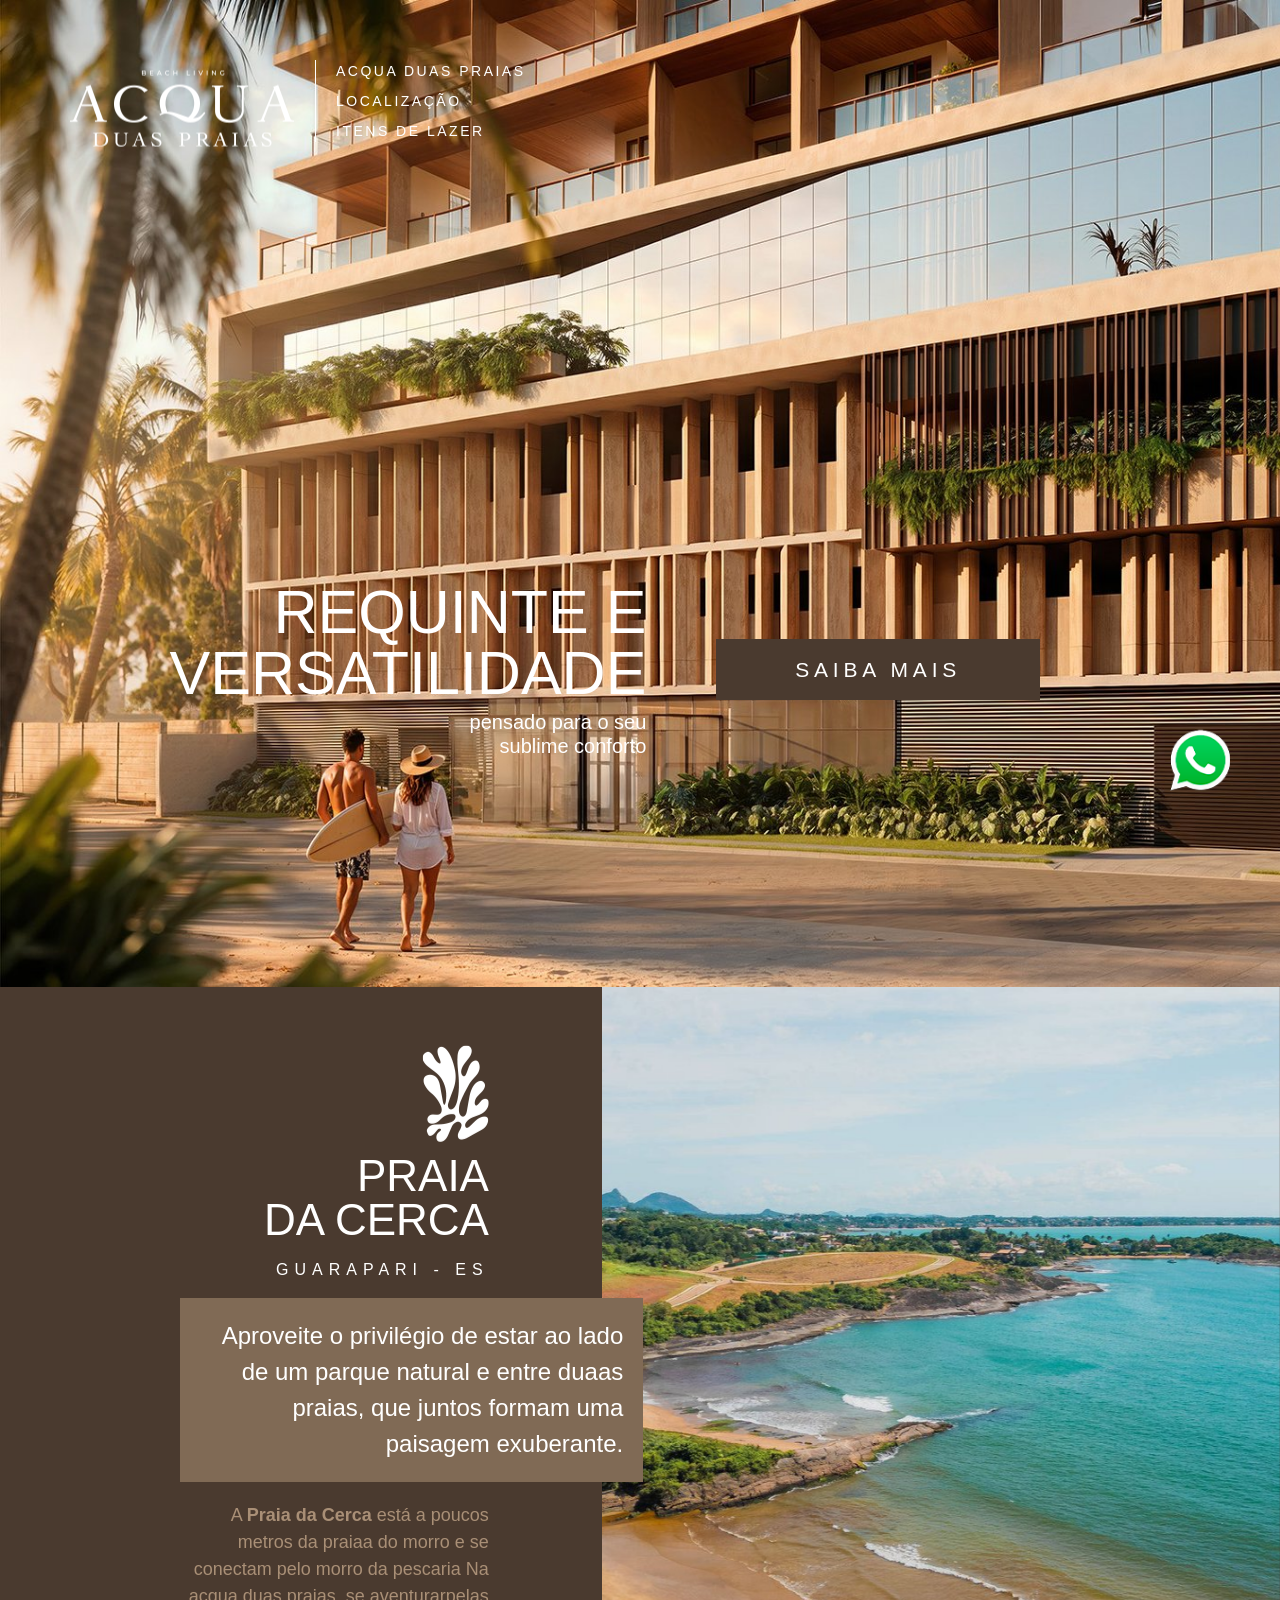
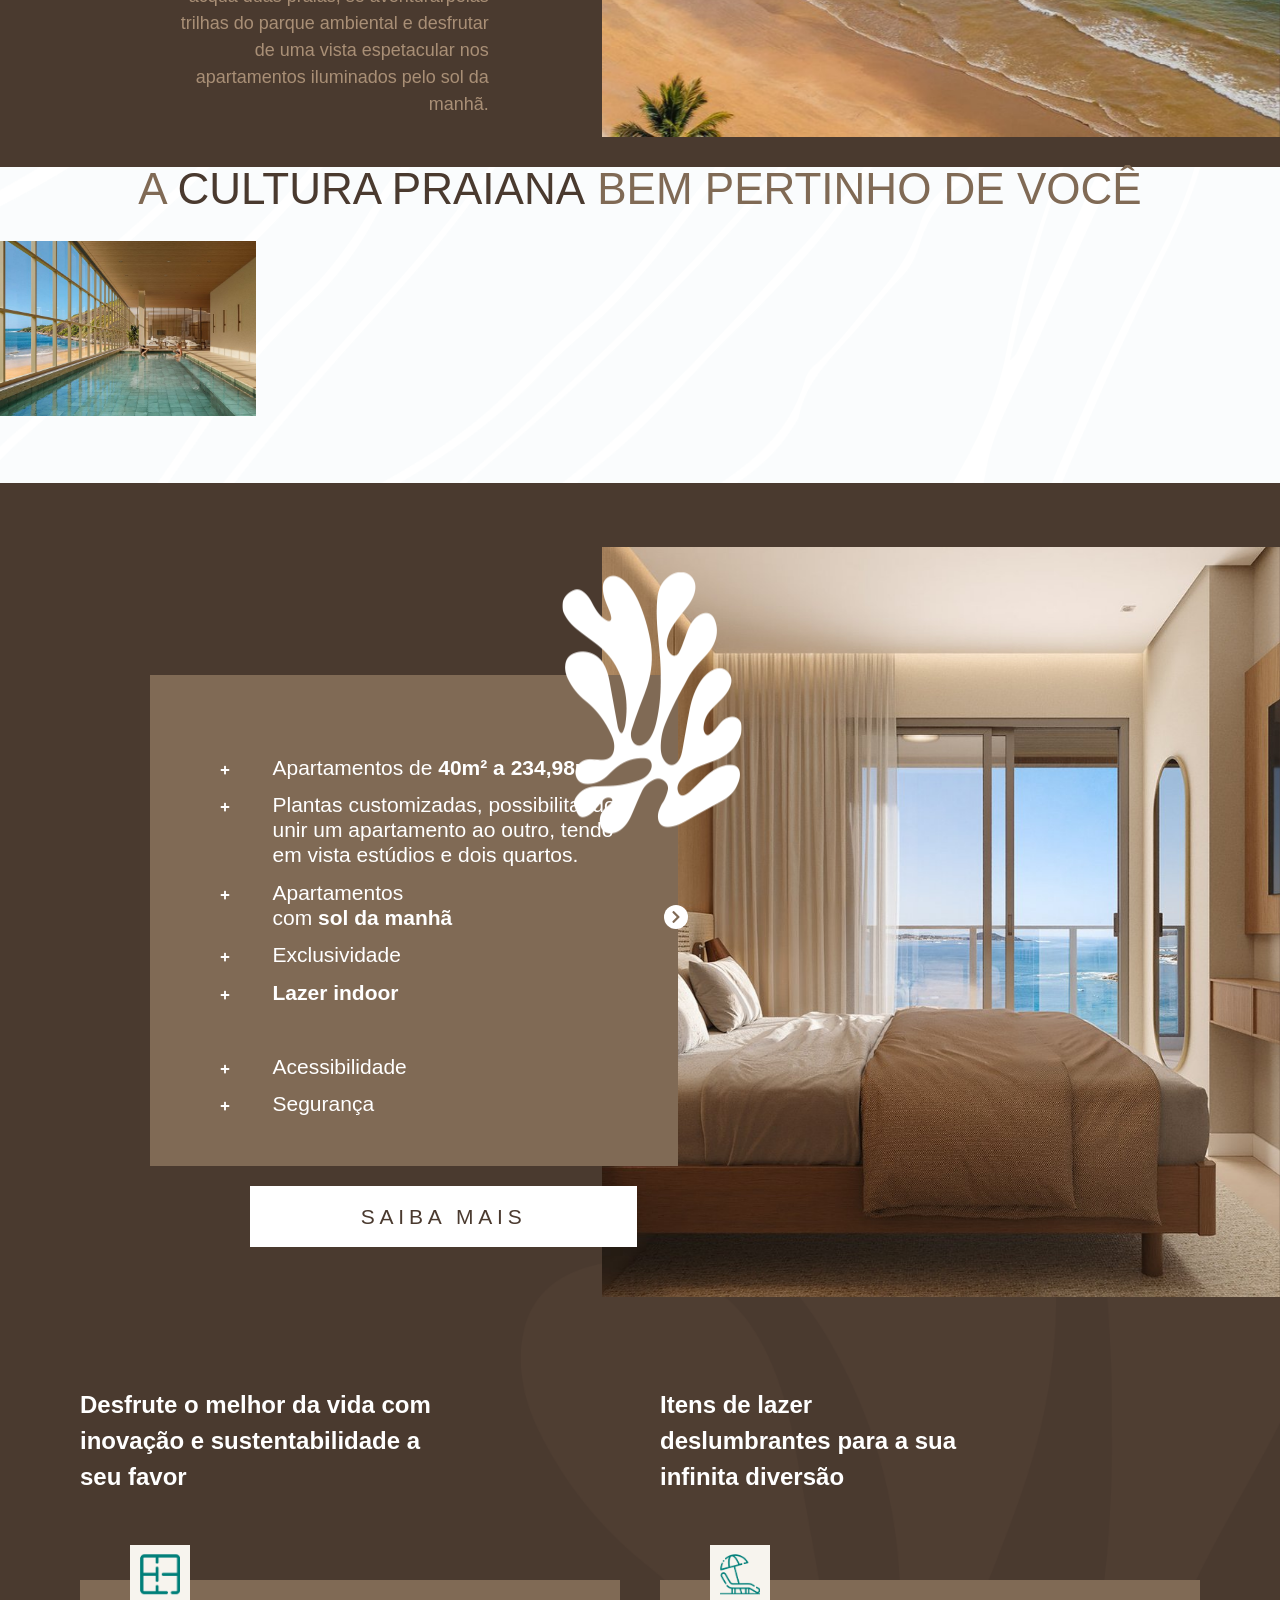
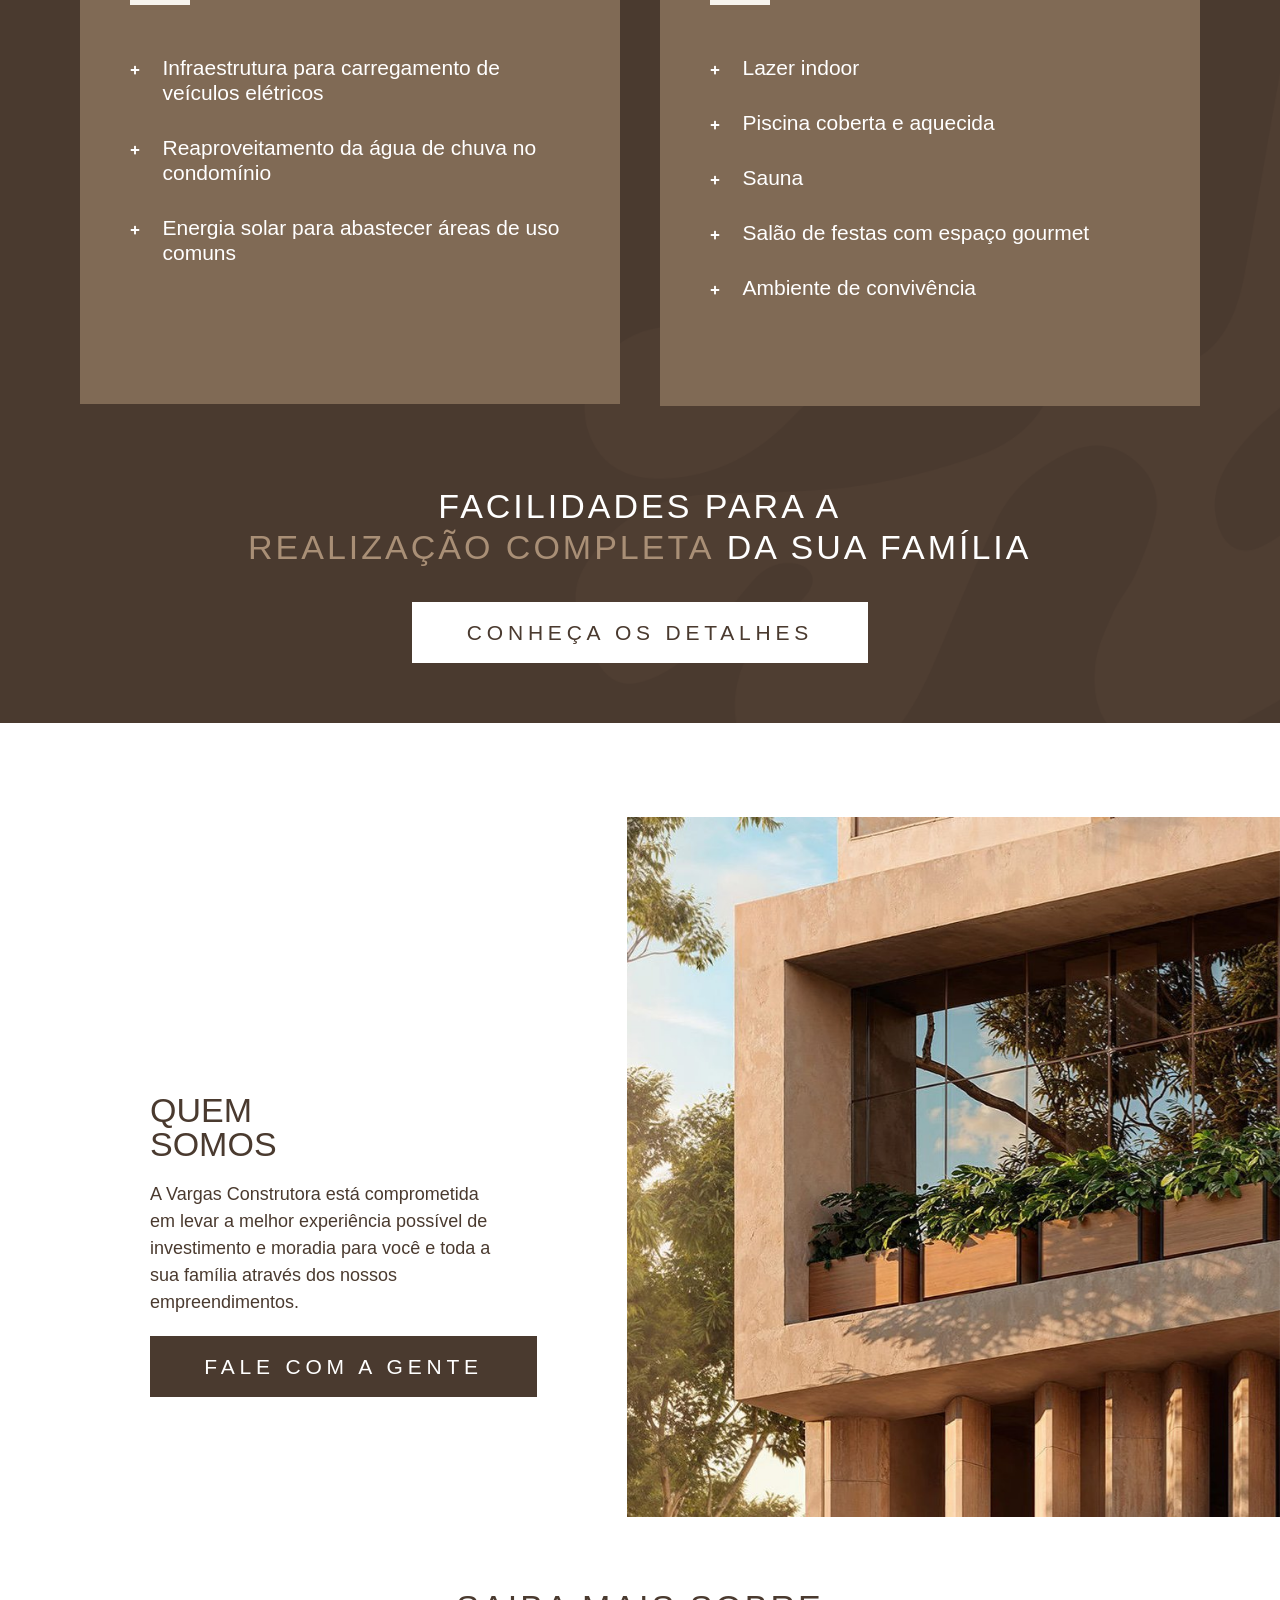
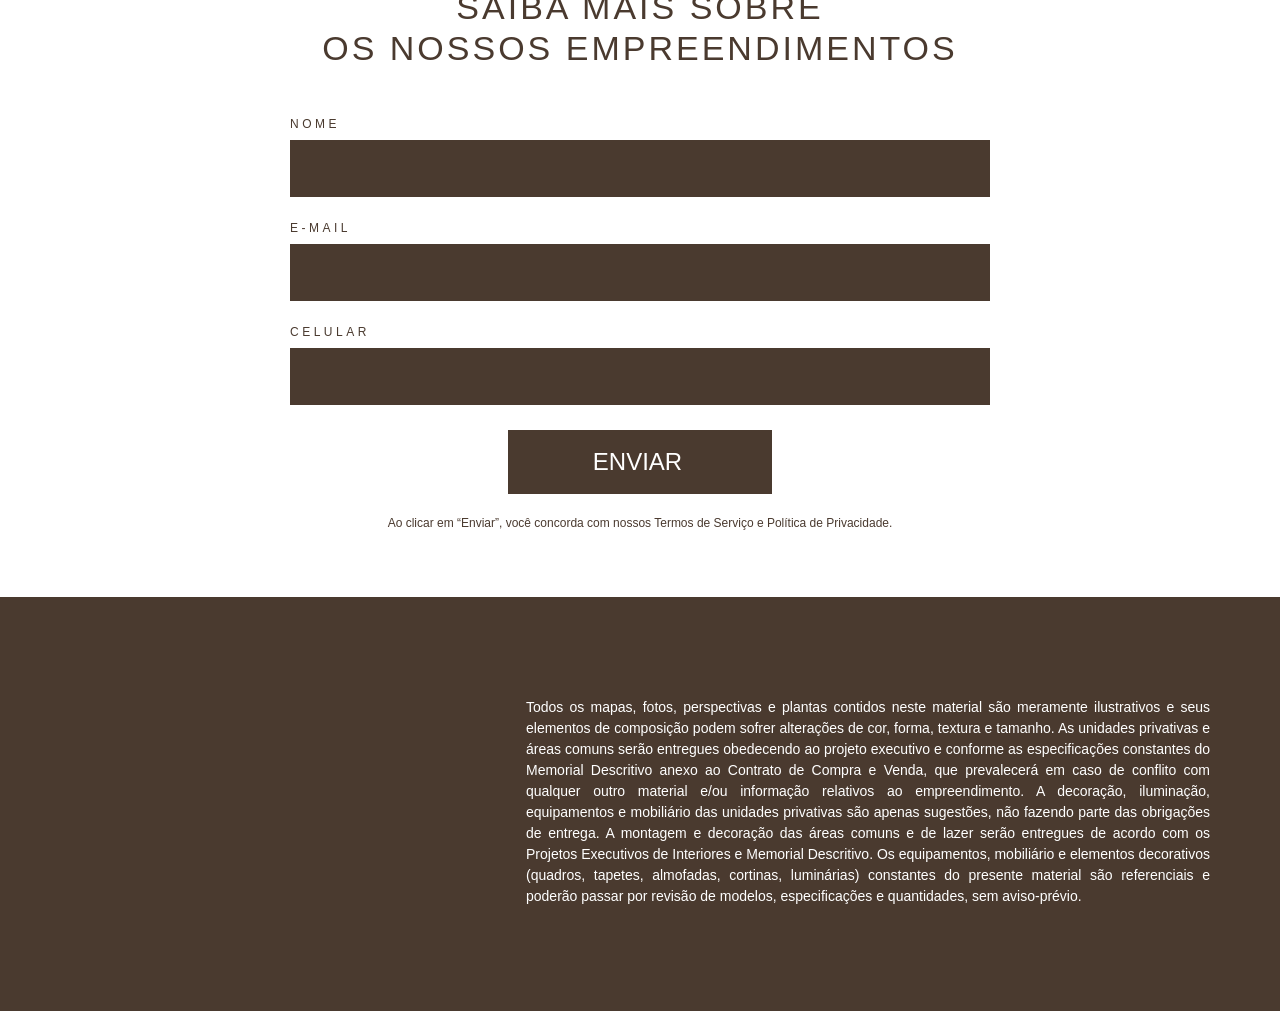
==== commit b2d7e65b: "Merge remote-tracking branch 'origin/main' into atualizar---imagens # Conflicts: #	acqua-duas-praias" ====
--- a/acqua-duas-praias/index.html
+++ b/acqua-duas-praias/index.html
@@ -510,7 +510,535 @@
 if(typeof mutation.addedNodes[i].getElementsByClassName!=='function'){continue}
 images=mutation.addedNodes[i].getElementsByTagName('img');is_image=mutation.addedNodes[i].tagName=="IMG";iframes=mutation.addedNodes[i].getElementsByTagName('iframe');is_iframe=mutation.addedNodes[i].tagName=="IFRAME";rocket_lazy=mutation.addedNodes[i].getElementsByClassName('rocket-lazyload');image_count+=images.length;iframe_count+=iframes.length;rocketlazy_count+=rocket_lazy.length;if(is_image){image_count+=1}
 if(is_iframe){iframe_count+=1}}});if(image_count>0||iframe_count>0||rocketlazy_count>0){lazyLoadInstance.update()}});var b=document.getElementsByTagName("body")[0];var config={childList:!0,subtree:!0};observer.observe(b,config)}},!1)</script><script data-no-minify="1" async src="../wp-content/plugins/wp-rocket/assets/js/lazyload/17.8.3/lazyload.min.js"></script><script>function lazyLoadThumb(e,alt,l){var t='<img data-lazy-src="https://i.ytimg.com/vi/ID/hqdefault.jpg" alt="" width="480" height="360"><noscript><img src="https://i.ytimg.com/vi/ID/hqdefault.jpg" alt="" width="480" height="360"></noscript>',a='<button class="play" aria-label="play Youtube video"></button>';if(l){t=t.replace('data-lazy-','');t=t.replace('loading="lazy"','');t=t.replace(/<noscript>.*?<\/noscript>/g,'');}t=t.replace('alt=""','alt="'+alt+'"');return t.replace("ID",e)+a}function lazyLoadYoutubeIframe(){var e=document.createElement("iframe"),t="ID?autoplay=1";t+=0===this.parentNode.dataset.query.length?"":"&"+this.parentNode.dataset.query;e.setAttribute("src",t.replace("ID",this.parentNode.dataset.src)),e.setAttribute("frameborder","0"),e.setAttribute("allowfullscreen","1"),e.setAttribute("allow","accelerometer; autoplay; encrypted-media; gyroscope; picture-in-picture"),this.parentNode.parentNode.replaceChild(e,this.parentNode)}document.addEventListener("DOMContentLoaded",function(){var exclusions=[];var e,t,p,u,l,a=document.getElementsByClassName("rll-youtube-player");for(t=0;t<a.length;t++)(e=document.createElement("div")),(u='https://i.ytimg.com/vi/ID/hqdefault.jpg'),(u=u.replace('ID',a[t].dataset.id)),(l=exclusions.some(exclusion=>u.includes(exclusion))),e.setAttribute("data-id",a[t].dataset.id),e.setAttribute("data-query",a[t].dataset.query),e.setAttribute("data-src",a[t].dataset.src),(e.innerHTML=lazyLoadThumb(a[t].dataset.id,a[t].dataset.alt,l)),a[t].appendChild(e),(p=e.querySelector(".play")),(p.onclick=lazyLoadYoutubeIframe)});</script>
-<script>var rocket_beacon_data = {"ajax_url":"\/wp-admin\/admin-ajax.php","nonce":"0050c4e244","url":"https:\/\/acquaduaspraias.com.br","is_mobile":false,"width_threshold":1600,"height_threshold":700,"delay":500,"debug":null,"status":{"atf":true,"lrc":true},"elements":"img, video, picture, p, main, div, li, svg, section, header, span","lrc_threshold":1800}</script><script data-name="wpr-wpr-beacon" src='../wp-content/plugins/wp-rocket/assets/js/wpr-beacon.min.js' async></script><script>class RocketElementorAnimation{constructor(){this.deviceMode=document.createElement("span"),this.deviceMode.id="elementor-device-mode-wpr",this.deviceMode.setAttribute("class","elementor-screen-only"),document.body.appendChild(this.deviceMode)}_detectAnimations(){let t=getComputedStyle(this.deviceMode,":after").content.replace(/"/g,"");this.animationSettingKeys=this._listAnimationSettingsKeys(t),document.querySelectorAll(".elementor-invisible[data-settings]").forEach(t=>{const e=t.getBoundingClientRect();if(e.bottom>=0&&e.top<=window.innerHeight)try{this._animateElement(t)}catch(t){}})}_animateElement(t){const e=JSON.parse(t.dataset.settings),i=e._animation_delay||e.animation_delay||0,n=e[this.animationSettingKeys.find(t=>e[t])];if("none"===n)return void t.classList.remove("elementor-invisible");t.classList.remove(n),this.currentAnimation&&t.classList.remove(this.currentAnimation),this.currentAnimation=n;let s=setTimeout(()=>{t.classList.remove("elementor-invisible"),t.classList.add("animated",n),this._removeAnimationSettings(t,e)},i);window.addEventListener("rocket-startLoading",function(){clearTimeout(s)})}_listAnimationSettingsKeys(t="mobile"){const e=[""];switch(t){case"mobile":e.unshift("_mobile");case"tablet":e.unshift("_tablet");case"desktop":e.unshift("_desktop")}const i=[];return["animation","_animation"].forEach(t=>{e.forEach(e=>{i.push(t+e)})}),i}_removeAnimationSettings(t,e){this._listAnimationSettingsKeys().forEach(t=>delete e[t]),t.dataset.settings=JSON.stringify(e)}static run(){const t=new RocketElementorAnimation;requestAnimationFrame(t._detectAnimations.bind(t))}}document.addEventListener("DOMContentLoaded",RocketElementorAnimation.run);</script></body>
+<script>var rocket_beacon_data = {"ajax_url":"\/wp-admin\/admin-ajax.php","nonce":"0050c4e244","url":"https:\/\/acquaduaspraias.com.br","is_mobile":false,"width_threshold":1600,"height_threshold":700,"delay":500,"debug":null,"status":{"atf":true,"lrc":true},"elements":"img, video, picture, p, main, div, li, svg, section, header, span","lrc_threshold":1800}</script><script data-name="wpr-wpr-beacon" src='../wp-content/plugins/wp-rocket/assets/js/wpr-beacon.min.js' async></script><script>class RocketElementorAnimation{constructor(){this.deviceMode=document.createElement("span"),this.deviceMode.id="elementor-device-mode-wpr",this.deviceMode.setAttribute("class","elementor-screen-only"),document.body.appendChild(this.deviceMode)}_detectAnimations(){let t=getComputedStyle(this.deviceMode,":after").content.replace(/"/g,"");this.animationSettingKeys=this._listAnimationSettingsKeys(t),document.querySelectorAll(".elementor-invisible[data-settings]").forEach(t=>{const e=t.getBoundingClientRect();if(e.bottom>=0&&e.top<=window.innerHeight)try{this._animateElement(t)}catch(t){}})}_animateElement(t){const e=JSON.parse(t.dataset.settings),i=e._animation_delay||e.animation_delay||0,n=e[this.animationSettingKeys.find(t=>e[t])];if("none"===n)return void t.classList.remove("elementor-invisible");t.classList.remove(n),this.currentAnimation&&t.classList.remove(this.currentAnimation),this.currentAnimation=n;let s=setTimeout(()=>{t.classList.remove("elementor-invisible"),t.classList.add("animated",n),this._removeAnimationSettings(t,e)},i);window.addEventListener("rocket-startLoading",function(){clearTimeout(s)})}_listAnimationSettingsKeys(t="mobile"){const e=[""];switch(t){case"mobile":e.unshift("_mobile");case"tablet":e.unshift("_tablet");case"desktop":e.unshift("_desktop")}const i=[];return["animation","_animation"].forEach(t=>{e.forEach(e=>{i.push(t+e)})}),i}_removeAnimationSettings(t,e){this._listAnimationSettingsKeys().forEach(t=>delete e[t]),t.dataset.settings=JSON.stringify(e)}static run(){const t=new RocketElementorAnimation;requestAnimationFrame(t._detectAnimations.bind(t))}}document.addEventListener("DOMContentLoaded",RocketElementorAnimation.run);</script><style id="claude-enhancements-css">
+/* Galeria: permite arrastar/rolar horizontalmente pra ver mais fotos */
+.elementor-element-803959d .swiper{
+  overflow-x:auto !important;
+  overflow-y:hidden;
+  cursor:grab;
+  scroll-snap-type:x proximity;
+  -webkit-overflow-scrolling:touch;
+  scrollbar-width:none;
+  -ms-overflow-style:none;
+}
+.elementor-element-803959d .swiper::-webkit-scrollbar{display:none;}
+.elementor-element-803959d .swiper.claude-dragging{cursor:grabbing;}
+.elementor-element-803959d .swiper-slide{scroll-snap-align:start;}
+
+/* Animação suave nos botões "Saiba mais" / "Conheça os detalhes" / "Fale com a gente" */
+.elementor-element-596ea85,.elementor-element-62427c6,.elementor-element-aa3d744,.elementor-element-60c35bd{
+  position:relative;overflow:hidden;
+  transition:transform .45s var(--claude-ease),box-shadow .45s var(--claude-ease);
+}
+.elementor-element-596ea85::after,.elementor-element-62427c6::after,.elementor-element-aa3d744::after,.elementor-element-60c35bd::after{
+  content:'';position:absolute;top:0;left:-60%;width:40%;height:100%;
+  background:linear-gradient(120deg,transparent,rgba(255,255,255,.55),transparent);
+  transform:skewX(-20deg);
+  transition:left .75s var(--claude-ease);
+  pointer-events:none;
+}
+.elementor-element-596ea85 .elementor-heading-title,.elementor-element-62427c6 .elementor-heading-title,.elementor-element-aa3d744 .elementor-heading-title,.elementor-element-60c35bd .elementor-heading-title{
+  transition:letter-spacing .45s var(--claude-ease);
+}
+@media (prefers-reduced-motion: reduce){
+  .elementor-element-596ea85,.elementor-element-62427c6,.elementor-element-aa3d744,.elementor-element-60c35bd{transition:none;}
+  .elementor-element-596ea85::after,.elementor-element-62427c6::after,.elementor-element-aa3d744::after,.elementor-element-60c35bd::after{display:none;}
+}
+
+/* ===== Melhorias visuais adicionadas ===== */
+:root{--claude-ease:cubic-bezier(.16,1,.3,1);--claude-ease-soft:cubic-bezier(.22,.61,.36,1);}
+
+/* Hover na galeria, mais suave e com leve brilho */
+.swiper-slide-inner{overflow:hidden;transition:transform 1.5s var(--claude-ease-soft),box-shadow 1.5s var(--claude-ease-soft);}
+.swiper-slide-image{transition:transform 1.6s var(--claude-ease-soft),filter 1.4s ease;will-change:transform;}
+
+/* Botão voltar ao topo */
+#claude-back-to-top{position:fixed;right:24px;bottom:100px;width:48px;height:48px;border-radius:50%;background:#4A3A2F;color:#fff;border:none;display:flex;align-items:center;justify-content:center;cursor:pointer;box-shadow:0 6px 20px rgba(74,58,47,.35);opacity:0;visibility:hidden;transform:translateY(16px) scale(.9);transition:opacity .5s var(--claude-ease),transform .5s var(--claude-ease),visibility .5s,background .25s ease,box-shadow .25s ease;z-index:9998;}
+#claude-back-to-top.claude-visible{opacity:1;visibility:visible;transform:translateY(0) scale(1);}
+#claude-back-to-top svg{width:20px;height:20px;}
+
+/* Fade-in ao rolar: sobe + aparece + foca (blur -> nítido), curva suave premium */
+.claude-reveal{opacity:0;transform:translateY(42px) scale(.98);filter:blur(6px);transition:opacity 1.1s var(--claude-ease),transform 1.1s var(--claude-ease),filter 1.1s var(--claude-ease);will-change:opacity,transform,filter;}
+.claude-reveal.claude-visible{opacity:1;transform:translateY(0) scale(1);filter:blur(0);}
+.elementor-icon-list-item.claude-reveal{transition-duration:1.5s;}
+
+/* Leve efeito parallax nas fotos ao entrar na tela (imagens fora do carrossel) */
+.claude-parallax-img{transition:transform 1.3s var(--claude-ease-soft);will-change:transform;}
+
+@media (prefers-reduced-motion: reduce){
+  html{scroll-behavior:auto;}
+  .claude-reveal{opacity:1;transform:none;filter:none;transition:none;}
+  .swiper-slide-image{transition:none;}
+  .claude-parallax-img{transition:none;}
+}
+
+/* Fade suave ao carregar a página */
+body{transition:opacity .7s var(--claude-ease);}
+body.claude-loaded{opacity:1;}
+
+/* Números em destaque ao entrar na tela */
+.claude-number-pop{display:inline-block;}
+.claude-number-pop.claude-visible{animation:claude-pop .8s var(--claude-ease);}
+@keyframes claude-pop{
+  0%{transform:scale(1);}
+  45%{transform:scale(1.16);color:#806A55;}
+  100%{transform:scale(1);}
+}
+
+@media (prefers-reduced-motion: reduce){
+  body{transition:none;opacity:1;}
+  .claude-number-pop.claude-visible{animation:none;}
+}
+
+/* Header fixo que aparece ao rolar */
+#claude-sticky-header{
+  position:fixed;top:0;left:0;right:0;z-index:9997;
+  display:flex;align-items:center;justify-content:space-between;
+  padding:14px 32px;
+  background:rgba(74,58,47,0);
+  transform:translateY(-100%);
+  transition:transform .5s var(--claude-ease),background .4s ease,box-shadow .4s ease;
+  pointer-events:none;
+}
+#claude-sticky-header.claude-visible{
+  transform:translateY(0);
+  background:rgba(74,58,47,.97);
+  box-shadow:0 4px 20px rgba(0,0,0,.15);
+  pointer-events:auto;
+}
+#claude-sticky-header .claude-sh-logo{
+  color:#fff;font-size:15px;letter-spacing:2px;text-transform:uppercase;text-decoration:none;
+}
+#claude-sticky-header .claude-sh-cta{
+  color:#fff;border:1px solid rgba(255,255,255,.6);border-radius:4px;
+  padding:8px 18px;font-size:13px;letter-spacing:1.5px;text-transform:uppercase;text-decoration:none;
+  transition:background .3s ease,border-color .3s ease;
+}
+@media (max-width:600px){
+  #claude-sticky-header{padding:12px 18px;}
+  #claude-sticky-header .claude-sh-logo{font-size:12px;letter-spacing:1px;}
+  #claude-sticky-header .claude-sh-cta{padding:7px 12px;font-size:11px;}
+}
+@media (hover:hover) and (pointer:fine){
+.elementor-element-596ea85:hover,.elementor-element-62427c6:hover,.elementor-element-aa3d744:hover,.elementor-element-60c35bd:hover{
+  transform:translateY(-5px);
+  box-shadow:0 14px 30px rgba(0,20,20,.22);
+}
+.elementor-element-596ea85:hover::after,.elementor-element-62427c6:hover::after,.elementor-element-aa3d744:hover::after,.elementor-element-60c35bd:hover::after{
+  left:130%;
+}
+.elementor-element-596ea85:hover .elementor-heading-title,.elementor-element-62427c6:hover .elementor-heading-title,.elementor-element-aa3d744:hover .elementor-heading-title,.elementor-element-60c35bd:hover .elementor-heading-title{
+  letter-spacing:1.5px;
+}
+.swiper-slide:hover .swiper-slide-inner{transform:translateY(-8px);box-shadow:0 24px 44px rgba(10,30,30,.28);}
+.swiper-slide:hover .swiper-slide-image{transform:scale(1.09);filter:brightness(1.045) saturate(1.05);}
+#claude-back-to-top:hover{background:#6b5644;box-shadow:0 8px 26px rgba(74,58,47,.45);transform:translateY(-3px) scale(1.05);}
+#claude-sticky-header .claude-sh-cta:hover{background:rgba(255,255,255,.12);border-color:#fff;}
+}
+@media (hover:none), (pointer:coarse){
+  .swiper-slide-inner{transition:transform .35s ease,box-shadow .35s ease;}
+  .swiper-slide-image{transition:transform .35s ease,filter .3s ease;}
+  .swiper-slide:active .swiper-slide-inner{transform:translateY(-4px) scale(.99);box-shadow:0 16px 28px rgba(10,30,30,.24);}
+  .swiper-slide:active .swiper-slide-image{transform:scale(1.05);filter:brightness(1.04);}
+
+  .elementor-element-596ea85,.elementor-element-62427c6,.elementor-element-aa3d744,.elementor-element-60c35bd{
+    transition:transform .2s ease,box-shadow .3s ease;
+  }
+  .elementor-element-596ea85:active,.elementor-element-62427c6:active,.elementor-element-aa3d744:active,.elementor-element-60c35bd:active{
+    transform:scale(.96);
+    box-shadow:0 6px 14px rgba(0,20,20,.2);
+  }
+
+  #claude-back-to-top:active{background:#6b5644;transform:scale(.92);}
+  #claude-sticky-header .claude-sh-cta:active{background:rgba(255,255,255,.18);}
+}
+
+/* ---------- Lightbox customizado pra galeria (clique pra ampliar) ---------- */
+.claude-lightbox{
+  position:fixed;inset:0;z-index:99999;
+  display:flex;align-items:center;justify-content:center;
+  background:rgba(10,20,20,.92);
+  opacity:0;visibility:hidden;
+  transition:opacity .35s var(--claude-ease),visibility 0s linear .35s;
+  padding:40px;
+}
+.claude-lightbox.claude-open{
+  opacity:1;visibility:visible;
+  transition:opacity .35s var(--claude-ease),visibility 0s;
+}
+.claude-lightbox-figure{
+  position:relative;max-width:92vw;max-height:88vh;
+  display:flex;align-items:center;justify-content:center;
+  margin:0;
+}
+.claude-lightbox-img{
+  max-width:92vw;max-height:88vh;
+  width:auto;height:auto;
+  object-fit:contain;
+  border-radius:4px;
+  box-shadow:0 20px 60px rgba(0,0,0,.5);
+  opacity:0;transform:scale(.97);
+  transition:opacity .4s var(--claude-ease-soft),transform .4s var(--claude-ease-soft);
+}
+.claude-lightbox-img.claude-loaded{opacity:1;transform:scale(1);}
+.claude-lightbox-close,.claude-lightbox-prev,.claude-lightbox-next{
+  position:fixed;
+  background:rgba(255,255,255,.1);
+  border:1px solid rgba(255,255,255,.25);
+  color:#fff;
+  cursor:pointer;
+  display:flex;align-items:center;justify-content:center;
+  transition:background .25s,transform .25s;
+  -webkit-tap-highlight-color:transparent;
+  padding:0;
+}
+.claude-lightbox-close:hover,.claude-lightbox-prev:hover,.claude-lightbox-next:hover{
+  background:rgba(255,255,255,.22);
+}
+.claude-lightbox-close{top:24px;right:24px;width:44px;height:44px;border-radius:50%;}
+.claude-lightbox-close svg{width:20px;height:20px;}
+.claude-lightbox-prev,.claude-lightbox-next{
+  top:50%;transform:translateY(-50%);width:52px;height:52px;border-radius:50%;
+}
+.claude-lightbox-prev:hover,.claude-lightbox-next:hover{transform:translateY(-50%) scale(1.06);}
+.claude-lightbox-prev{left:24px;}
+.claude-lightbox-next{right:24px;}
+.claude-lightbox-prev svg,.claude-lightbox-next svg{width:22px;height:22px;}
+.claude-lightbox-counter{
+  position:fixed;bottom:26px;left:50%;transform:translateX(-50%);
+  color:rgba(255,255,255,.85);
+  font-size:13px;letter-spacing:.08em;
+}
+.claude-lightbox-loading{
+  position:absolute;width:34px;height:34px;
+  border:2.5px solid rgba(255,255,255,.25);
+  border-top-color:#fff;
+  border-radius:50%;
+  animation:claude-spin .8s linear infinite;
+}
+.claude-lightbox-img.claude-loaded ~ .claude-lightbox-loading{display:none;}
+@keyframes claude-spin{to{transform:rotate(360deg);}}
+@media (max-width:640px){
+  .claude-lightbox-prev,.claude-lightbox-next{width:42px;height:42px;}
+  .claude-lightbox-prev{left:8px;}
+  .claude-lightbox-next{right:8px;}
+  .claude-lightbox-close{top:12px;right:12px;width:38px;height:38px;}
+}
+body.claude-lightbox-active{overflow:hidden;}
+body.claude-lightbox-active .elementor-element-cdb6006,
+body.claude-lightbox-active #claude-back-to-top,
+body.claude-lightbox-active #claude-sticky-header{display:none !important;}
+</style>
+<script id="claude-enhancements-js">
+(function(){
+  /* ---------- Galeria: arrastar pra rolar (Pointer Events) ---------- */
+  var galleryEl=document.querySelector('.elementor-element-803959d .swiper');
+  var dragDistance=0;
+  if(galleryEl){
+    var isDown=false,startX=0,scrollLeftStart=0;
+    galleryEl.style.touchAction='pan-y';
+    galleryEl.addEventListener('pointerdown',function(e){
+      if(e.pointerType==='mouse'&&e.button!==0)return;
+      isDown=true;dragDistance=0;
+      galleryEl.classList.add('claude-dragging');
+      startX=e.clientX;
+      scrollLeftStart=galleryEl.scrollLeft;
+      try{galleryEl.setPointerCapture(e.pointerId);}catch(err){}
+    });
+    galleryEl.addEventListener('pointerup',function(e){
+      isDown=false;
+      galleryEl.classList.remove('claude-dragging');
+      try{galleryEl.releasePointerCapture(e.pointerId);}catch(err){}
+    });
+    galleryEl.addEventListener('pointercancel',function(){
+      isDown=false;
+      galleryEl.classList.remove('claude-dragging');
+    });
+    galleryEl.addEventListener('pointermove',function(e){
+      if(!isDown)return;
+      var delta=e.clientX-startX;
+      dragDistance=Math.abs(delta);
+      galleryEl.scrollLeft=scrollLeftStart-delta;
+    });
+  }
+
+  /* ---------- Scroll customizado, mais suave e elegante nos links internos ---------- */
+  function easeOutExpo(t){return t===1?1:1-Math.pow(2,-10*t);}
+
+  function smoothScrollTo(targetY,duration){
+    var startY=window.scrollY;
+    var distance=targetY-startY;
+    var startTime=null;
+    function step(timestamp){
+      if(!startTime)startTime=timestamp;
+      var elapsed=timestamp-startTime;
+      var progress=Math.min(elapsed/duration,1);
+      var eased=easeOutExpo(progress);
+      window.scrollTo(0,startY+distance*eased);
+      if(progress<1){requestAnimationFrame(step);}
+    }
+    requestAnimationFrame(step);
+  }
+
+  document.querySelectorAll('a[href*="#"]').forEach(function(link){
+    link.addEventListener('click',function(e){
+      var href=link.getAttribute('href')||'';
+      var hashIdx=href.indexOf('#');
+      if(hashIdx===-1)return;
+      var hash=href.slice(hashIdx+1);
+      if(!hash)return;
+      var target=document.getElementById(hash)||document.querySelector('[name="'+hash+'"]');
+      if(!target)return;
+      e.preventDefault();
+      var targetY=target.getBoundingClientRect().top+window.scrollY-20;
+      smoothScrollTo(targetY,1200);
+    });
+  });
+
+  /* ---------- Botão voltar ao topo ---------- */
+  var btn=document.createElement('button');
+  btn.id='claude-back-to-top';
+  btn.setAttribute('aria-label','Voltar ao topo');
+  btn.innerHTML='<svg viewBox="0 0 24 24" fill="none" stroke="currentColor" stroke-width="2.5" stroke-linecap="round" stroke-linejoin="round"><polyline points="18 15 12 9 6 15"></polyline></svg>';
+  document.body.appendChild(btn);
+
+  window.addEventListener('scroll',function(){
+    if(window.scrollY>500){btn.classList.add('claude-visible');}
+    else{btn.classList.remove('claude-visible');}
+  },{passive:true});
+
+  btn.addEventListener('click',function(){
+    smoothScrollTo(0,1300);
+  });
+
+  /* ---------- Fade-in em cascata ao rolar ---------- */
+  var revealSelectors=[
+    '.elementor-widget-heading .elementor-heading-title',
+    '.elementor-widget-text-editor .elementor-widget-container',
+    '.elementor-icon-list-item'
+  ];
+  var revealEls=Array.prototype.slice.call(document.querySelectorAll(revealSelectors.join(',')));
+  revealEls=revealEls.filter(function(el){return !el.closest('.swiper-slide') && !el.closest('a.elementor-element');});
+  revealEls.forEach(function(el){el.classList.add('claude-reveal');});
+
+  if('IntersectionObserver' in window){
+    var groups={};
+    var io=new IntersectionObserver(function(entries){
+      entries.forEach(function(entry){
+        if(entry.isIntersecting){
+          var el=entry.target;
+          var parentKey=el.closest('.e-con, .elementor-widget-container')?.dataset?.claudeGroup;
+          var delay=0;
+          var stepMs=el.classList.contains('elementor-icon-list-item')?190:90;
+          if(parentKey&&groups[parentKey]!==undefined){
+            delay=groups[parentKey]*stepMs;
+            groups[parentKey]++;
+          }
+          setTimeout(function(){el.classList.add('claude-visible');},delay);
+          io.unobserve(el);
+        }
+      });
+    },{threshold:.15,rootMargin:'0px 0px -60px 0px'});
+
+    /* Agrupa elementos próximos (mesma seção) pra dar efeito cascata */
+    var groupCounter=0;
+    revealEls.forEach(function(el,idx){
+      var prev=revealEls[idx-1];
+      var sameGroup=prev&&Math.abs(el.getBoundingClientRect().top-prev.getBoundingClientRect().top)<260;
+      if(!sameGroup){groupCounter++;}
+      var key='g'+groupCounter;
+      var container=el.closest('.e-con, .elementor-widget-container')||el;
+      container.dataset.claudeGroup=key;
+      if(groups[key]===undefined){groups[key]=0;}
+      io.observe(el);
+    });
+  } else {
+    revealEls.forEach(function(el){el.classList.add('claude-visible');});
+  }
+
+  /* ---------- Leve parallax nas fotos fora do carrossel ---------- */
+  var parallaxImgs=Array.prototype.slice.call(document.querySelectorAll('.elementor-widget-image img'));
+  parallaxImgs.forEach(function(img){
+    if(img.closest('.swiper-slide'))return;
+    img.classList.add('claude-parallax-img');
+  });
+  var ticking=false;
+  function updateParallax(){
+    parallaxImgs.forEach(function(img){
+      var rect=img.getBoundingClientRect();
+      if(rect.bottom<0||rect.top>window.innerHeight)return;
+      var center=rect.top+rect.height/2-window.innerHeight/2;
+      var offset=Math.max(-14,Math.min(14,center*-0.03));
+      img.style.transform='translateY('+offset+'px)';
+    });
+    ticking=false;
+  }
+  window.addEventListener('scroll',function(){
+    if(!ticking){requestAnimationFrame(updateParallax);ticking=true;}
+  },{passive:true});
+
+  /* ---------- Fade-in ao carregar a página ---------- */
+  function claudeMarkLoaded(){document.body.classList.add('claude-loaded');}
+  if(document.readyState==='complete'){claudeMarkLoaded();}
+  else{window.addEventListener('load',claudeMarkLoaded);setTimeout(claudeMarkLoaded,1500);}
+
+  /* ---------- Números: cronômetro contando até o valor real (m² e vagas) ---------- */
+  function claudeCountUp(el,duration){
+    var original=el.dataset.claudeOriginal||el.textContent;
+    var regex=/\d+(?:,\d+)?/g;
+    var matches=[];
+    var m;
+    while((m=regex.exec(original))!==null){
+      var raw=m[0];
+      var commaIdx=raw.indexOf(',');
+      var decimals=commaIdx===-1?0:(raw.length-commaIdx-1);
+      matches.push({start:m.index,end:m.index+raw.length,target:parseFloat(raw.replace(',','.')),decimals:decimals});
+    }
+    if(!matches.length)return;
+    function easeOutCubic(t){return 1-Math.pow(1-t,3);}
+    var startTime=null;
+    function frame(ts){
+      if(!startTime)startTime=ts;
+      var progress=Math.min((ts-startTime)/duration,1);
+      var eased=easeOutCubic(progress);
+      var result='';var cursor=0;
+      matches.forEach(function(mm){
+        result+=original.slice(cursor,mm.start);
+        result+=(mm.target*eased).toFixed(mm.decimals).replace('.',',');
+        cursor=mm.end;
+      });
+      result+=original.slice(cursor);
+      el.textContent=result;
+      if(progress<1){requestAnimationFrame(frame);}
+      else{el.textContent=original;}
+    }
+    requestAnimationFrame(frame);
+  }
+
+  var allNumberEls=Array.prototype.slice.call(document.querySelectorAll('.elementor-icon-list-text b')).filter(function(el){
+    return /[0-9]/.test(el.textContent);
+  });
+  var countUpEls=allNumberEls.filter(function(el){return /m²|vaga/i.test(el.textContent);});
+  var popEls=allNumberEls.filter(function(el){return countUpEls.indexOf(el)===-1;});
+
+  popEls.forEach(function(el){el.classList.add('claude-number-pop');});
+
+  /* Deixa os números já em zero antes de aparecerem na tela, pra não "piscar" o valor real */
+  countUpEls.forEach(function(el){
+    var original=el.textContent;
+    el.dataset.claudeOriginal=original;
+    el.textContent=original.replace(/\d+(?:,\d+)?/g,function(raw){
+      var commaIdx=raw.indexOf(',');
+      var decimals=commaIdx===-1?0:(raw.length-commaIdx-1);
+      return (0).toFixed(decimals).replace('.',',');
+    });
+  });
+
+  if('IntersectionObserver' in window && allNumberEls.length){
+    var numIo=new IntersectionObserver(function(entries){
+      entries.forEach(function(entry){
+        if(entry.isIntersecting){
+          var el=entry.target;
+          if(countUpEls.indexOf(el)!==-1){claudeCountUp(el,1900);}
+          else{el.classList.add('claude-visible');}
+          numIo.unobserve(el);
+        }
+      });
+    },{threshold:.5});
+    allNumberEls.forEach(function(el){numIo.observe(el);});
+  }
+
+  /* ---------- Header fixo ao rolar ---------- */
+  var stickyHeader=document.createElement('div');
+  stickyHeader.id='claude-sticky-header';
+  stickyHeader.innerHTML='<a class="claude-sh-logo" href="index.html">Acqua Duas Praias</a><a class="claude-sh-cta" href="https://wa.me/5527999090807?text=Ol%C3%A1%2C%20gostaria%20de%20saber%20mais%20informa%C3%A7%C3%B5es%20do%20Acqua%20Duas%20Praias" target="_blank">Fale com a gente</a>';
+  document.body.appendChild(stickyHeader);
+
+  window.addEventListener('scroll',function(){
+    if(window.scrollY>620){stickyHeader.classList.add('claude-visible');}
+    else{stickyHeader.classList.remove('claude-visible');}
+  },{passive:true});
+
+  /* ---------- Lightbox customizado pra galeria (clique pra ampliar) ---------- */
+  /* Este site nao usa o lightbox nativo do Elementor na galeria (sem link <a data-elementor-open-lightbox>),
+     entao o gatilho aqui e o proprio slide/imagem do carrossel. */
+  (function(){
+    var slides=Array.prototype.slice.call(document.querySelectorAll('.elementor-element-803959d .swiper-slide'));
+    if(!slides.length)return;
+
+    var images=slides.map(function(slide){
+      var img=slide.querySelector('.swiper-slide-image');
+      return {src:img?(img.getAttribute('data-lazy-src')||img.currentSrc||img.src):'',alt:img?(img.getAttribute('alt')||''):''};
+    });
+
+    var currentIndex=0,lastFocused=null;
+
+    var lb=document.createElement('div');
+    lb.className='claude-lightbox';
+    lb.setAttribute('role','dialog');
+    lb.setAttribute('aria-modal','true');
+    lb.setAttribute('aria-label','Visualiza\u00e7\u00e3o ampliada da imagem');
+    lb.innerHTML=
+      '<button type="button" class="claude-lightbox-close" aria-label="Fechar"><svg viewBox="0 0 24 24" fill="none" stroke="currentColor" stroke-width="2" stroke-linecap="round"><line x1="18" y1="6" x2="6" y2="18"></line><line x1="6" y1="6" x2="18" y2="18"></line></svg></button>'+
+      '<button type="button" class="claude-lightbox-prev" aria-label="Foto anterior"><svg viewBox="0 0 24 24" fill="none" stroke="currentColor" stroke-width="2" stroke-linecap="round" stroke-linejoin="round"><polyline points="15 18 9 12 15 6"></polyline></svg></button>'+
+      '<button type="button" class="claude-lightbox-next" aria-label="Pr\u00f3xima foto"><svg viewBox="0 0 24 24" fill="none" stroke="currentColor" stroke-width="2" stroke-linecap="round" stroke-linejoin="round"><polyline points="9 18 15 12 9 6"></polyline></svg></button>'+
+      '<figure class="claude-lightbox-figure"><img class="claude-lightbox-img" alt=""><span class="claude-lightbox-loading"></span></figure>'+
+      '<div class="claude-lightbox-counter"></div>';
+    document.body.appendChild(lb);
+
+    var imgEl=lb.querySelector('.claude-lightbox-img');
+    var counterEl=lb.querySelector('.claude-lightbox-counter');
+    var closeBtn=lb.querySelector('.claude-lightbox-close');
+    var prevBtn=lb.querySelector('.claude-lightbox-prev');
+    var nextBtn=lb.querySelector('.claude-lightbox-next');
+
+    imgEl.addEventListener('load',function(){imgEl.classList.add('claude-loaded');});
+
+    function showImage(index){
+      currentIndex=(index+images.length)%images.length;
+      var data=images[currentIndex];
+      imgEl.classList.remove('claude-loaded');
+      imgEl.alt=data.alt;
+      imgEl.src=data.src;
+      counterEl.textContent=(currentIndex+1)+' / '+images.length;
+    }
+    function openLightbox(index){
+      lastFocused=document.activeElement;
+      showImage(index);
+      lb.classList.add('claude-open');
+      document.body.classList.add('claude-lightbox-active');
+      closeBtn.focus();
+    }
+    function closeLightbox(){
+      lb.classList.remove('claude-open');
+      document.body.classList.remove('claude-lightbox-active');
+      if(lastFocused&&lastFocused.focus)lastFocused.focus();
+    }
+
+    slides.forEach(function(slide,idx){
+      var img=slide.querySelector('.swiper-slide-image');
+      if(img)img.style.cursor='zoom-in';
+      slide.addEventListener('click',function(e){
+        if(dragDistance>6){e.preventDefault();e.stopPropagation();return;}
+        openLightbox(idx);
+      });
+    });
+
+    closeBtn.addEventListener('click',closeLightbox);
+    prevBtn.addEventListener('click',function(){showImage(currentIndex-1);});
+    nextBtn.addEventListener('click',function(){showImage(currentIndex+1);});
+    lb.addEventListener('click',function(e){if(e.target===lb){closeLightbox();}});
+    document.addEventListener('keydown',function(e){
+      if(!lb.classList.contains('claude-open'))return;
+      if(e.key==='Escape'){closeLightbox();}
+      else if(e.key==='ArrowLeft'){showImage(currentIndex-1);}
+      else if(e.key==='ArrowRight'){showImage(currentIndex+1);}
+    });
+  })();
+})();
+</script>
+
+</body>
 </html>
 
 <!-- This website is like a Rocket, isn't it? Performance optimized by WP Rocket. Learn more: https://wp-rocket.me - Debug: cached@1786482594 -->
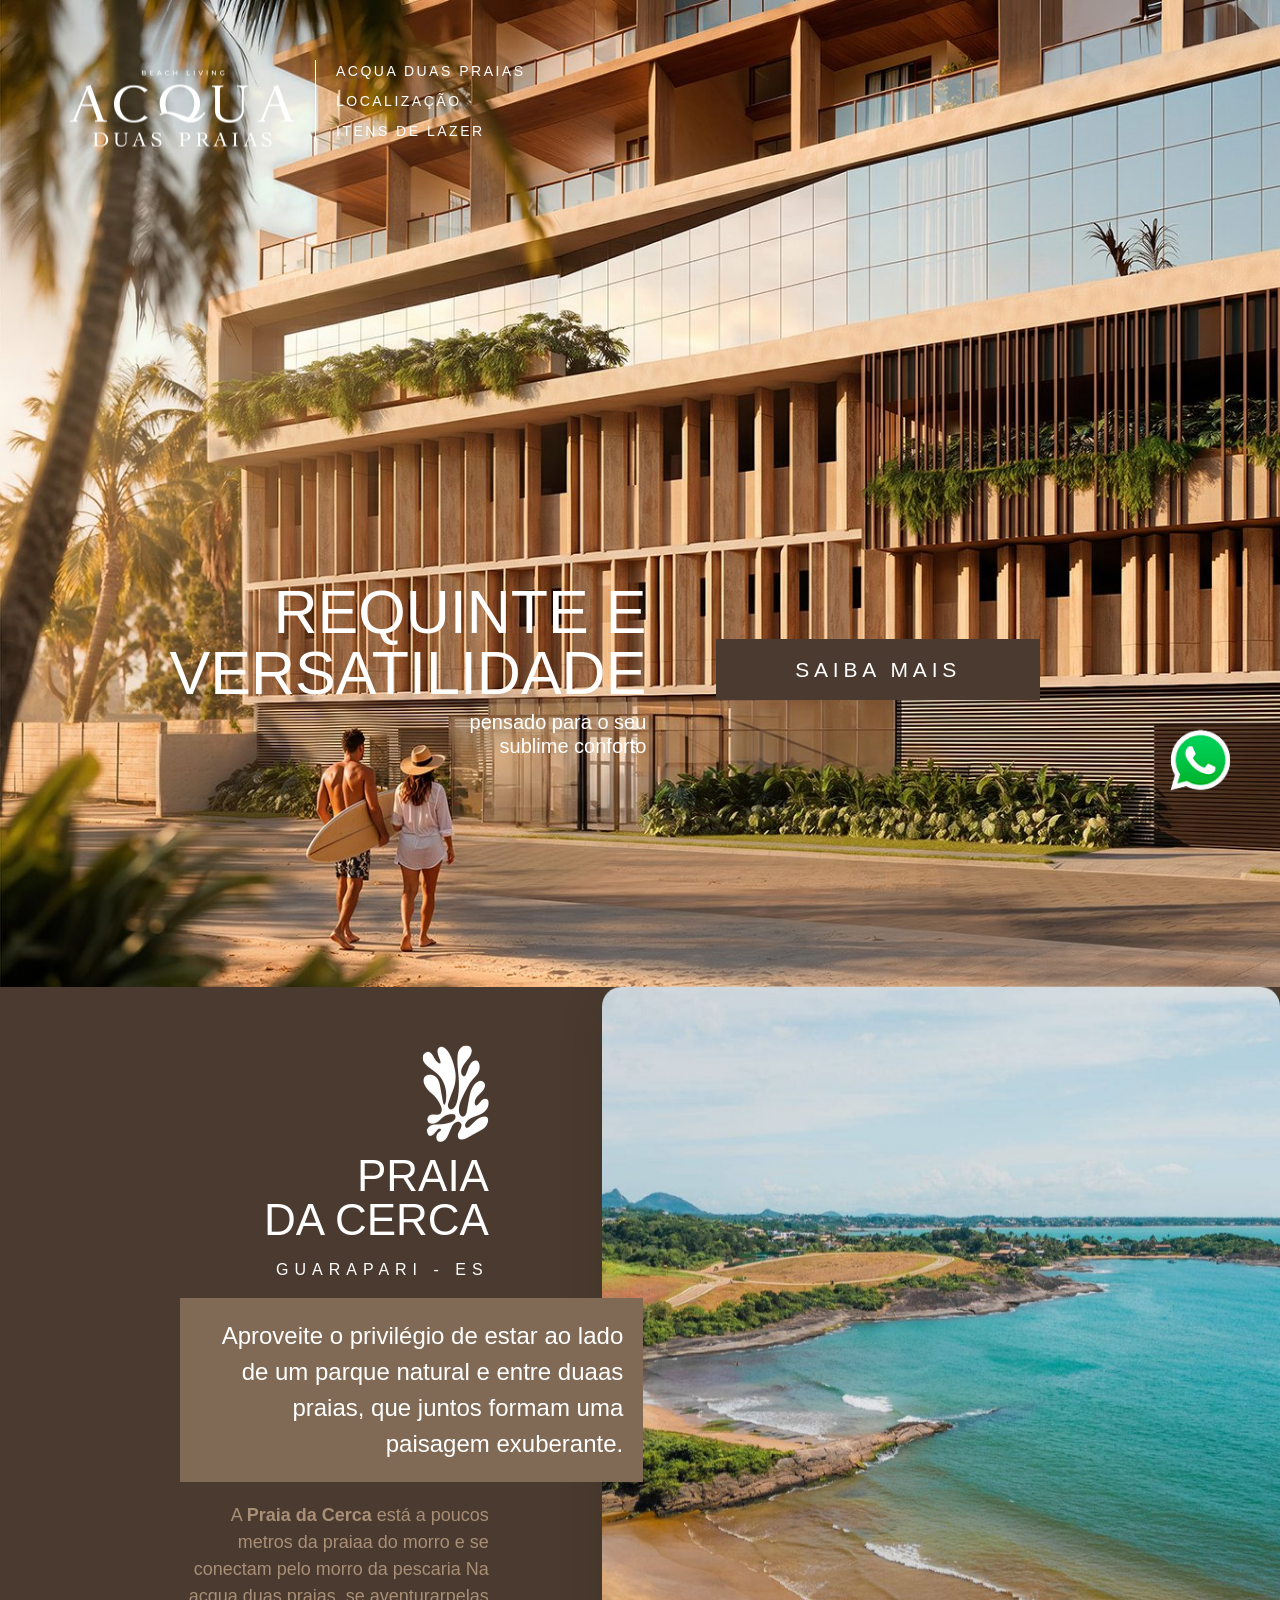
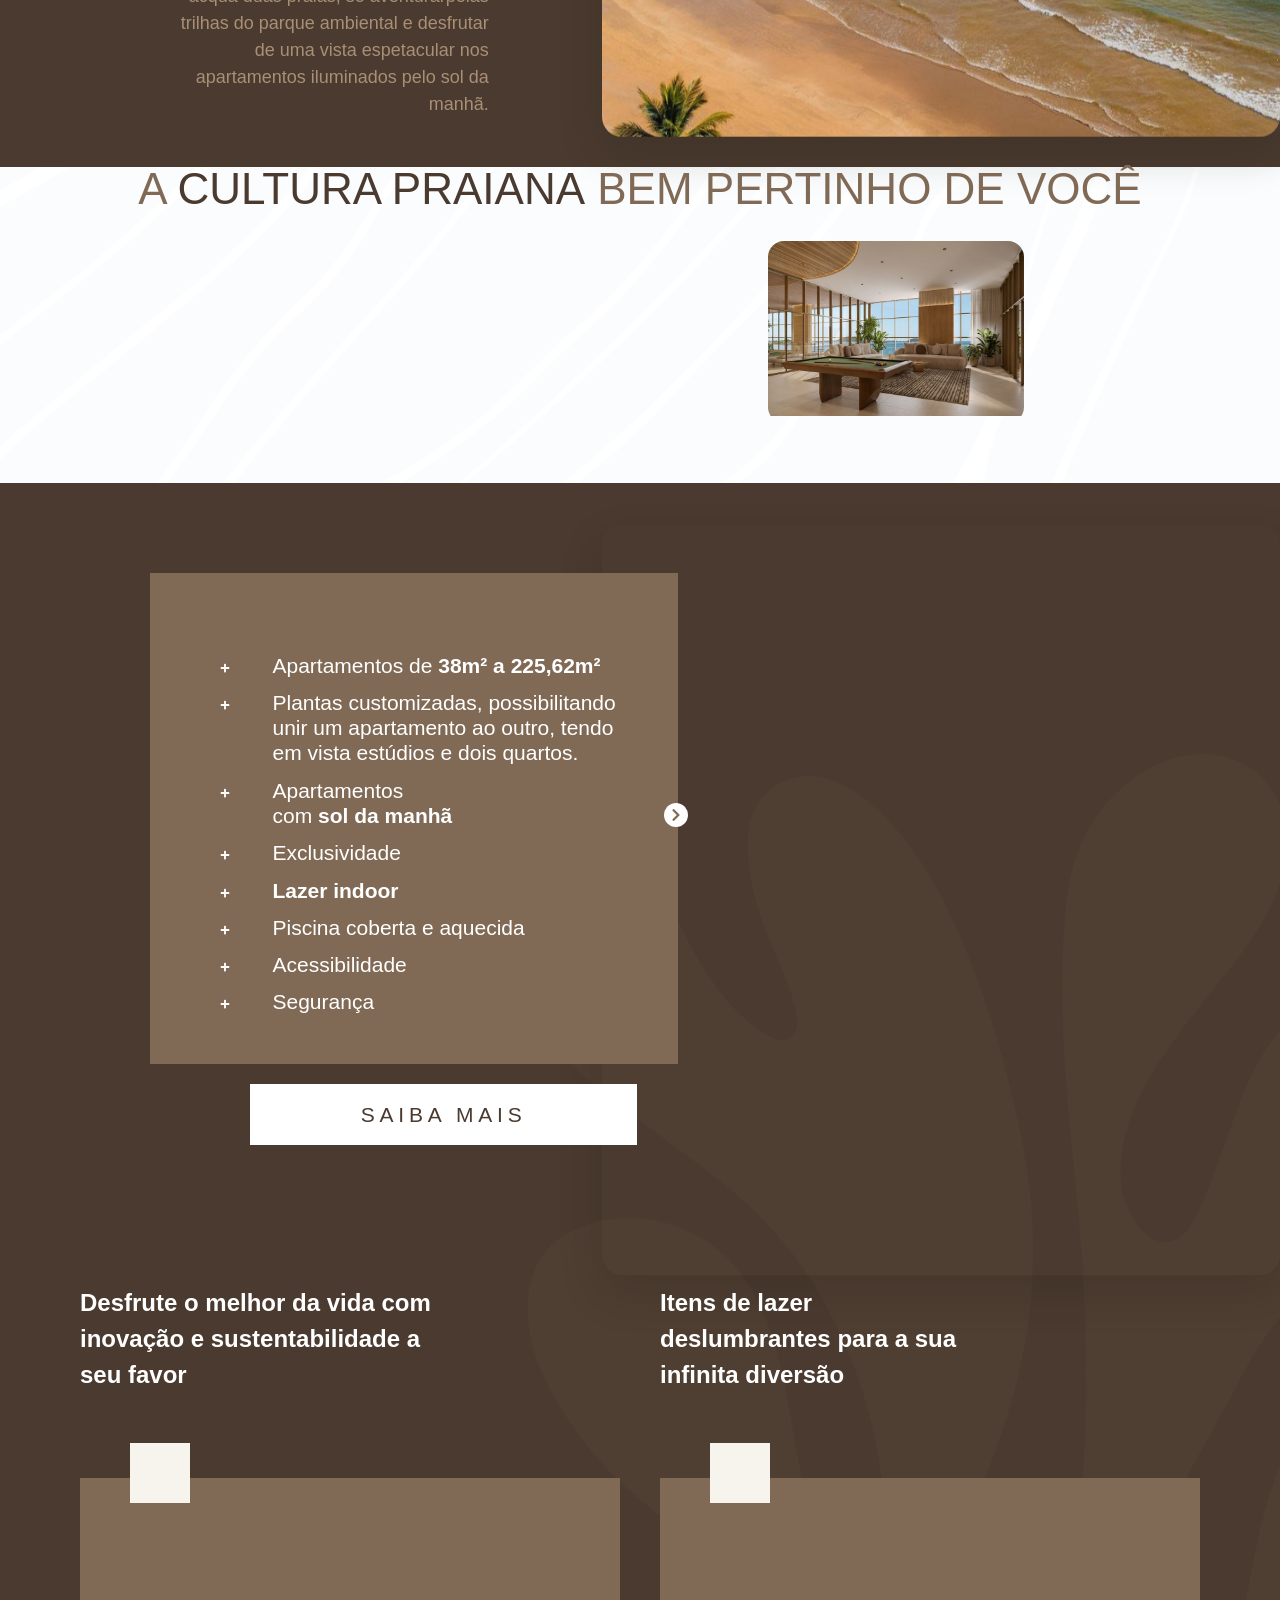
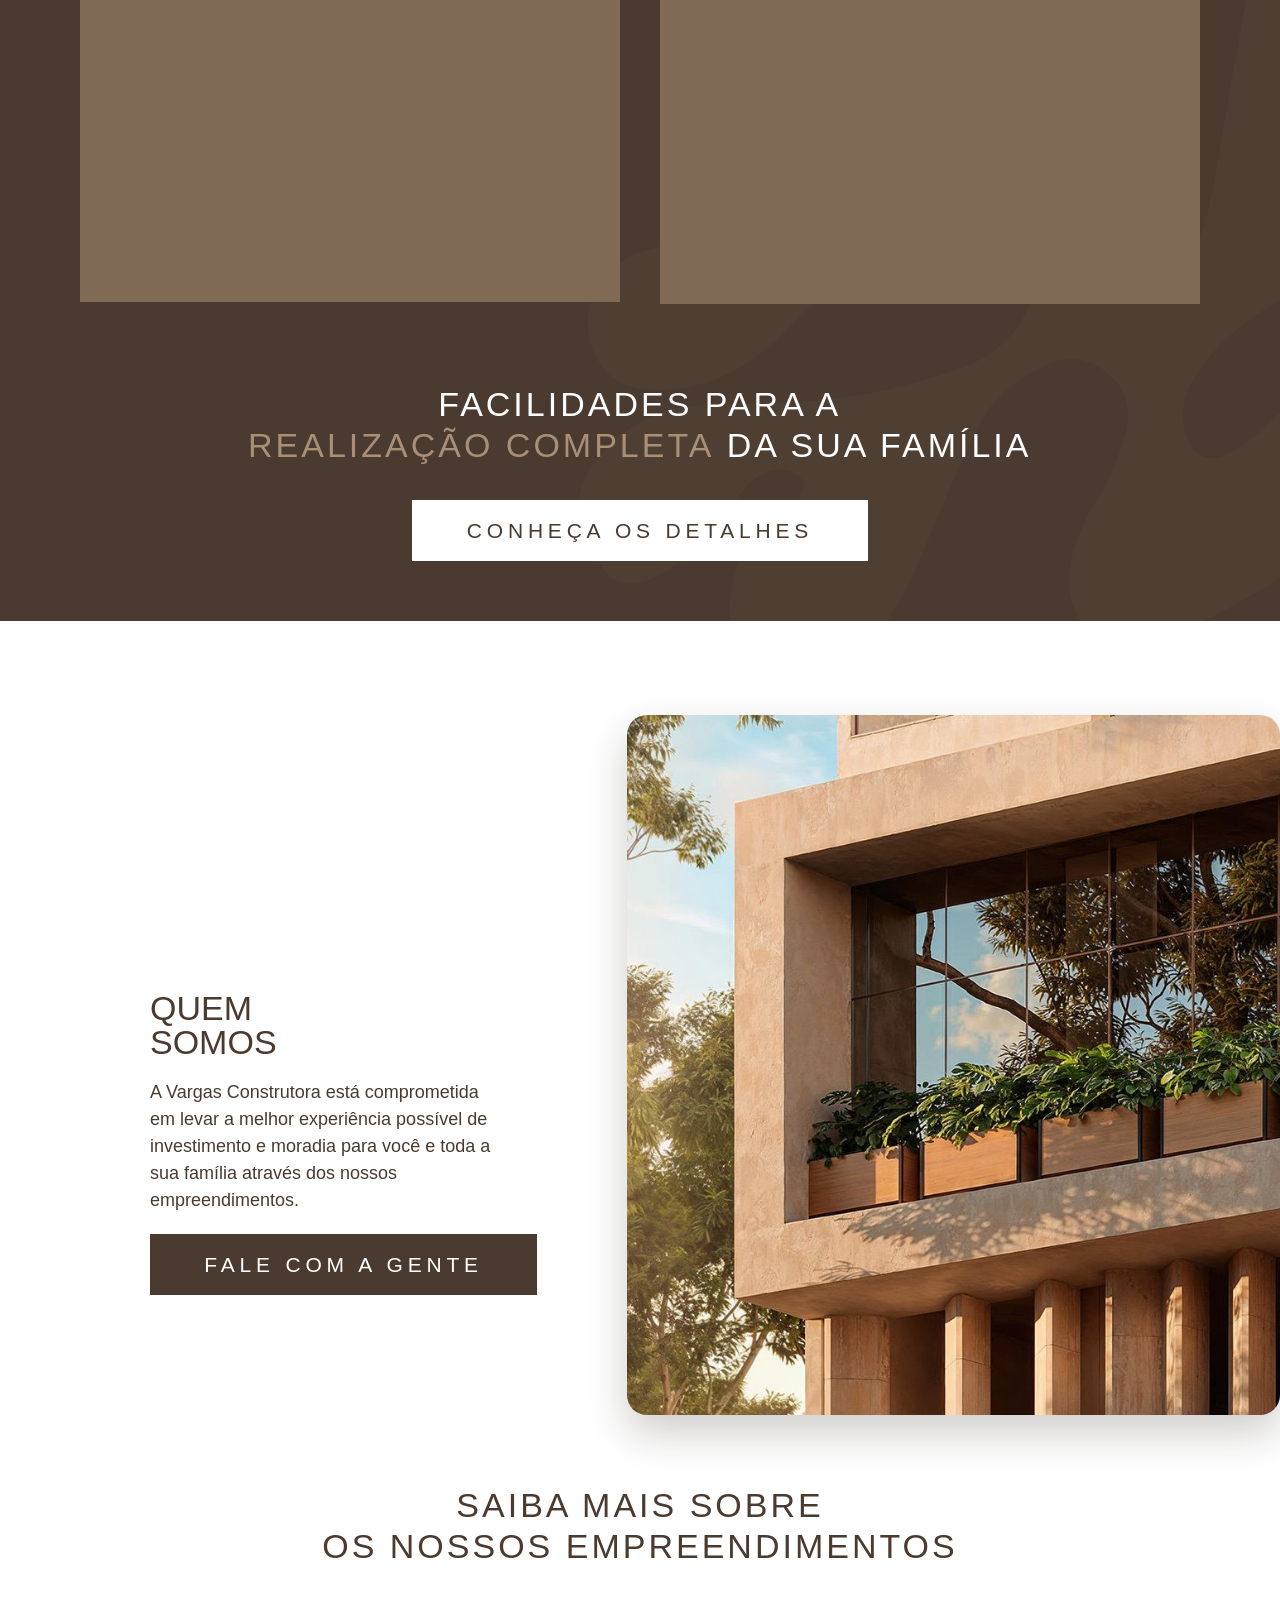
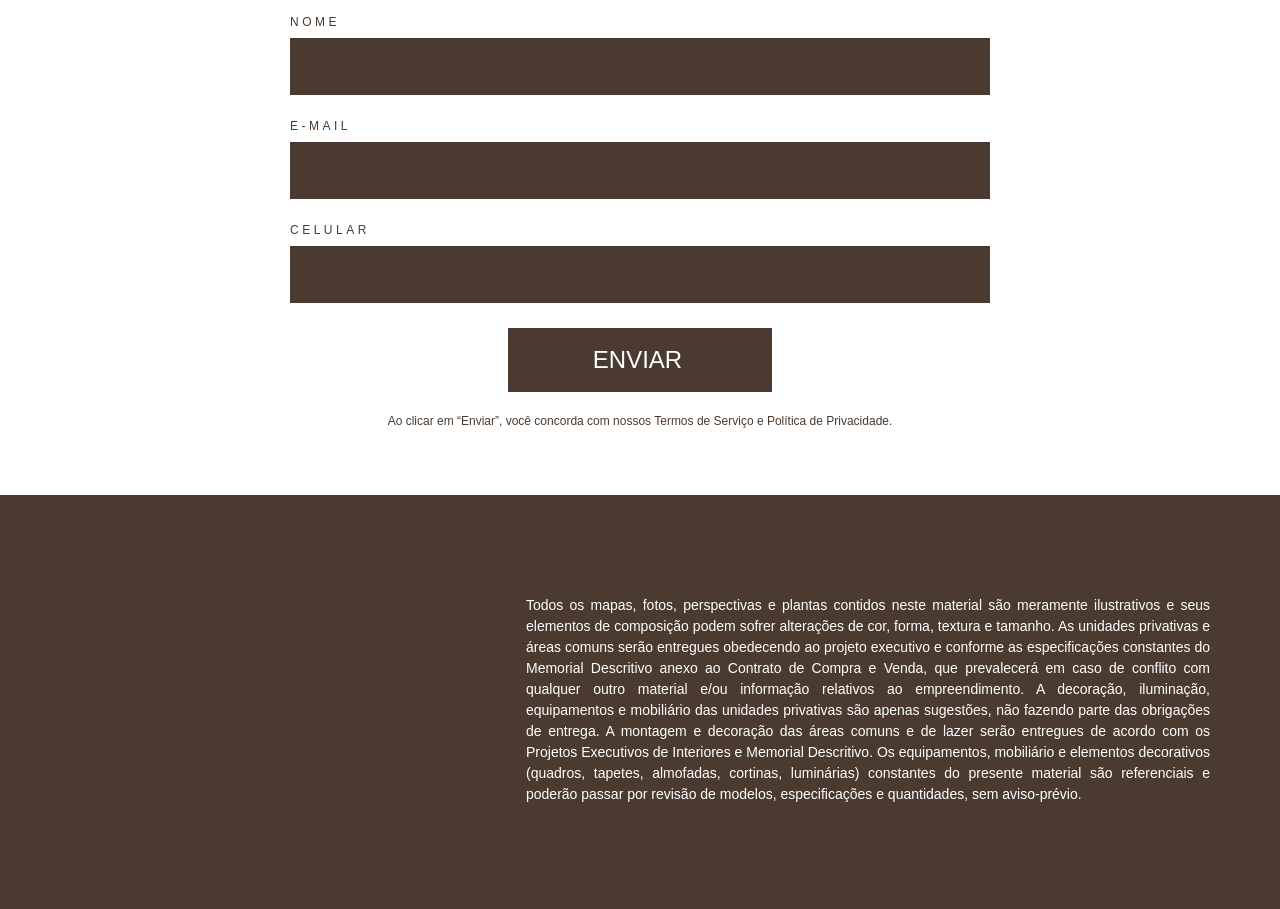
==== commit 2855404b: "fix: remover elemento decorativo sobreposto e arredondar fotos - Remove o elemento 'folha' (Objeto-I" ====
--- a/acqua-duas-praias/index.html
+++ b/acqua-duas-praias/index.html
@@ -214,8 +214,7 @@
 		<div class="elementor-element elementor-element-84f612a e-flex e-con-boxed e-con e-child" data-id="84f612a" data-element_type="container">
 					<div class="e-con-inner">
 		<div class="elementor-element elementor-element-013e9c3 e-con-full e-flex e-con e-child" data-id="013e9c3" data-element_type="container">
-				<div class="elementor-element elementor-element-f4fc62e elementor-widget elementor-widget-image" data-id="f4fc62e" data-element_type="widget" data-widget_type="image.default">
-															<img decoding="async" width="180" height="262" src="data:image/svg+xml,%3Csvg%20xmlns='http://www.w3.org/2000/svg'%20viewBox='0%200%20180%20262'%3E%3C/svg%3E" class="attachment-full size-full wp-image-156" alt="" data-lazy-src="/wp-content/uploads/2025/03/Objeto-Inteligente-de-Vetor-6.png" /><noscript><img loading="lazy" decoding="async" width="180" height="262" src="../wp-content/uploads/2025/03/Objeto-Inteligente-de-Vetor-6.png" class="attachment-full size-full wp-image-156" alt="" /></noscript>															</div>
+				
 		<div class="elementor-element elementor-element-4dbdcbb e-con-full e-flex e-con e-child" data-id="4dbdcbb" data-element_type="container" data-settings="{&quot;background_background&quot;:&quot;classic&quot;}">
 				<div class="elementor-element elementor-element-fa3470c elementor-icon-list--layout-traditional elementor-list-item-link-full_width elementor-widget elementor-widget-icon-list" data-id="fa3470c" data-element_type="widget" data-widget_type="icon-list.default">
 							<ul class="elementor-icon-list-items">
@@ -552,6 +551,16 @@
 .swiper-slide-inner{overflow:hidden;transition:transform 1.5s var(--claude-ease-soft),box-shadow 1.5s var(--claude-ease-soft);}
 .swiper-slide-image{transition:transform 1.6s var(--claude-ease-soft),filter 1.4s ease;will-change:transform;}
 
+/* Cantos arredondados + sombra suave nas fotos principais, pra visual mais premium */
+.swiper-slide-inner{border-radius:16px;}
+.swiper-slide-image{border-radius:16px;}
+.elementor-element-6b08dee img,
+.elementor-element-9998441 img,
+.elementor-element-d44bce5 img{
+  border-radius:20px !important;
+  box-shadow:0 18px 40px rgba(43,32,23,.22) !important;
+}
+
 /* Botão voltar ao topo */
 #claude-back-to-top{position:fixed;right:24px;bottom:100px;width:48px;height:48px;border-radius:50%;background:#4A3A2F;color:#fff;border:none;display:flex;align-items:center;justify-content:center;cursor:pointer;box-shadow:0 6px 20px rgba(74,58,47,.35);opacity:0;visibility:hidden;transform:translateY(16px) scale(.9);transition:opacity .5s var(--claude-ease),transform .5s var(--claude-ease),visibility .5s,background .25s ease,box-shadow .25s ease;z-index:9998;}
 #claude-back-to-top.claude-visible{opacity:1;visibility:visible;transform:translateY(0) scale(1);}
@@ -1038,6 +1047,7 @@
 })();
 </script>
 
+
 </body>
 </html>
 
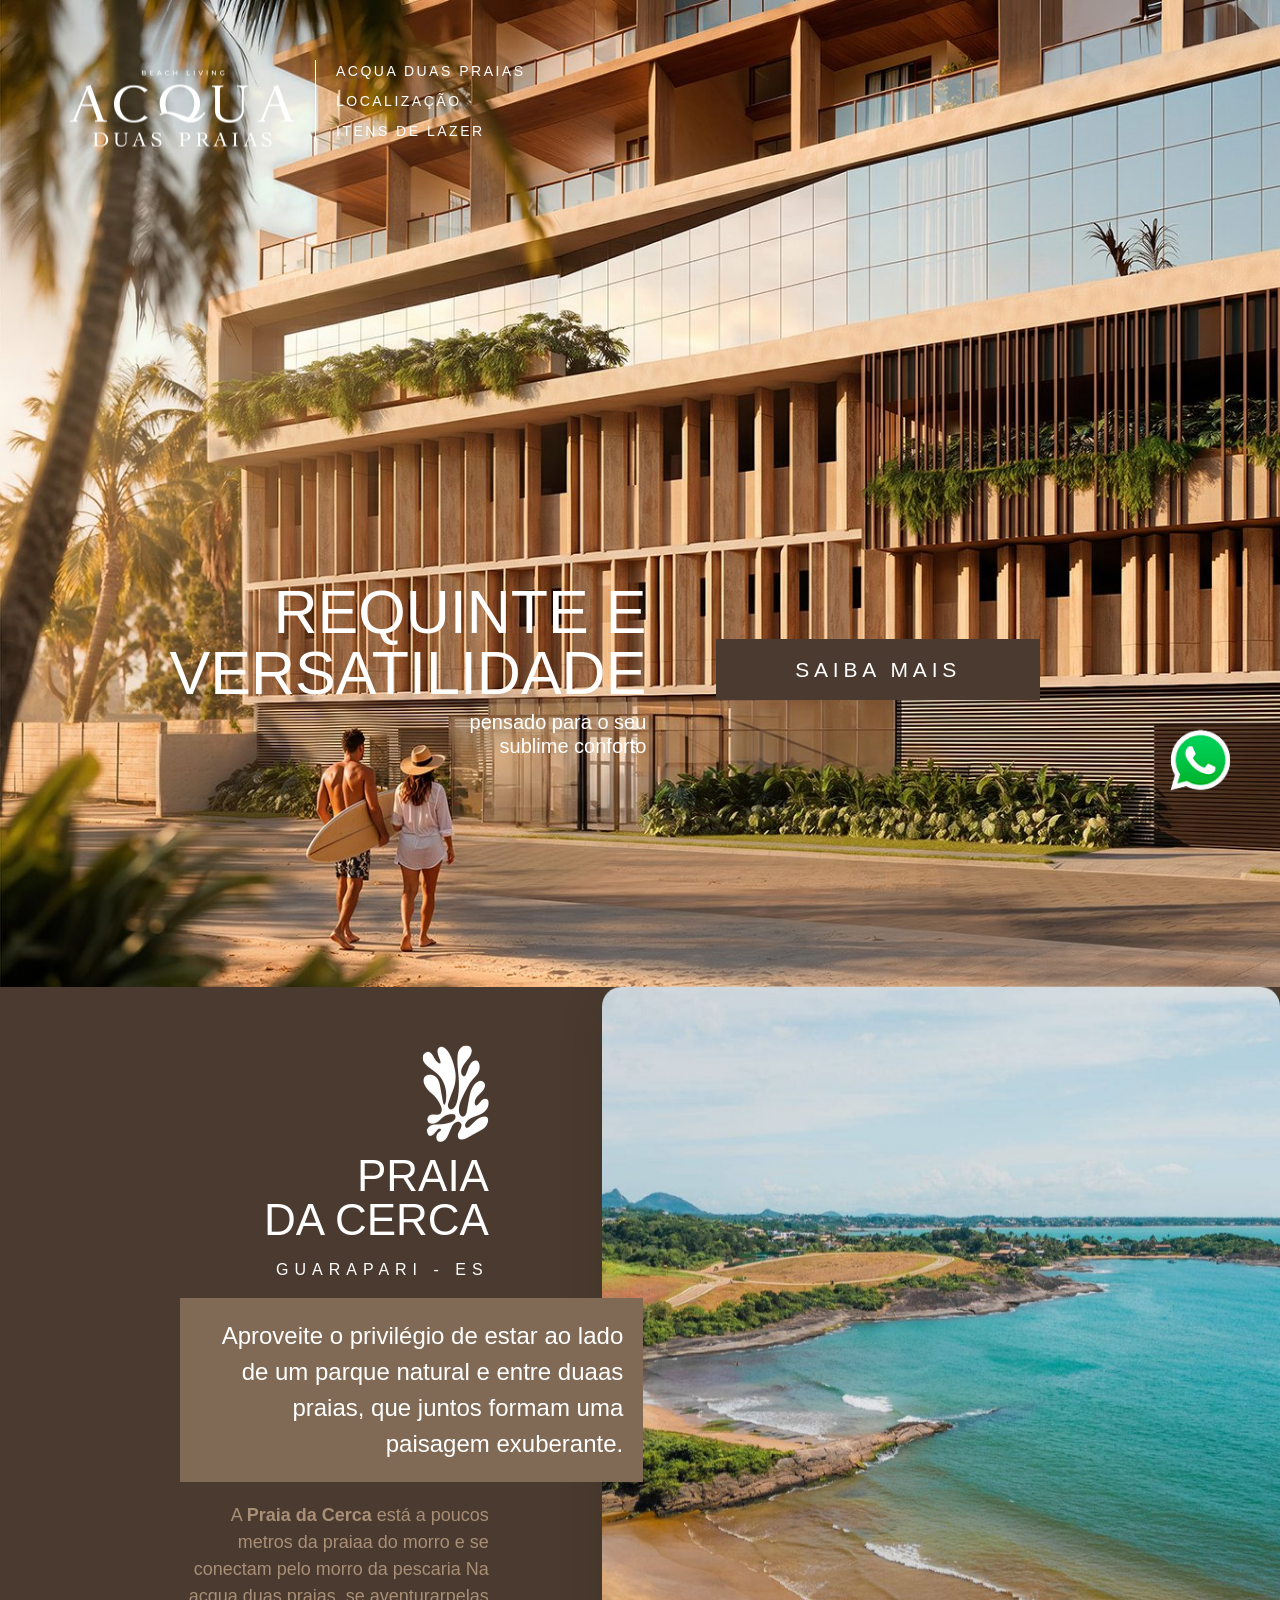
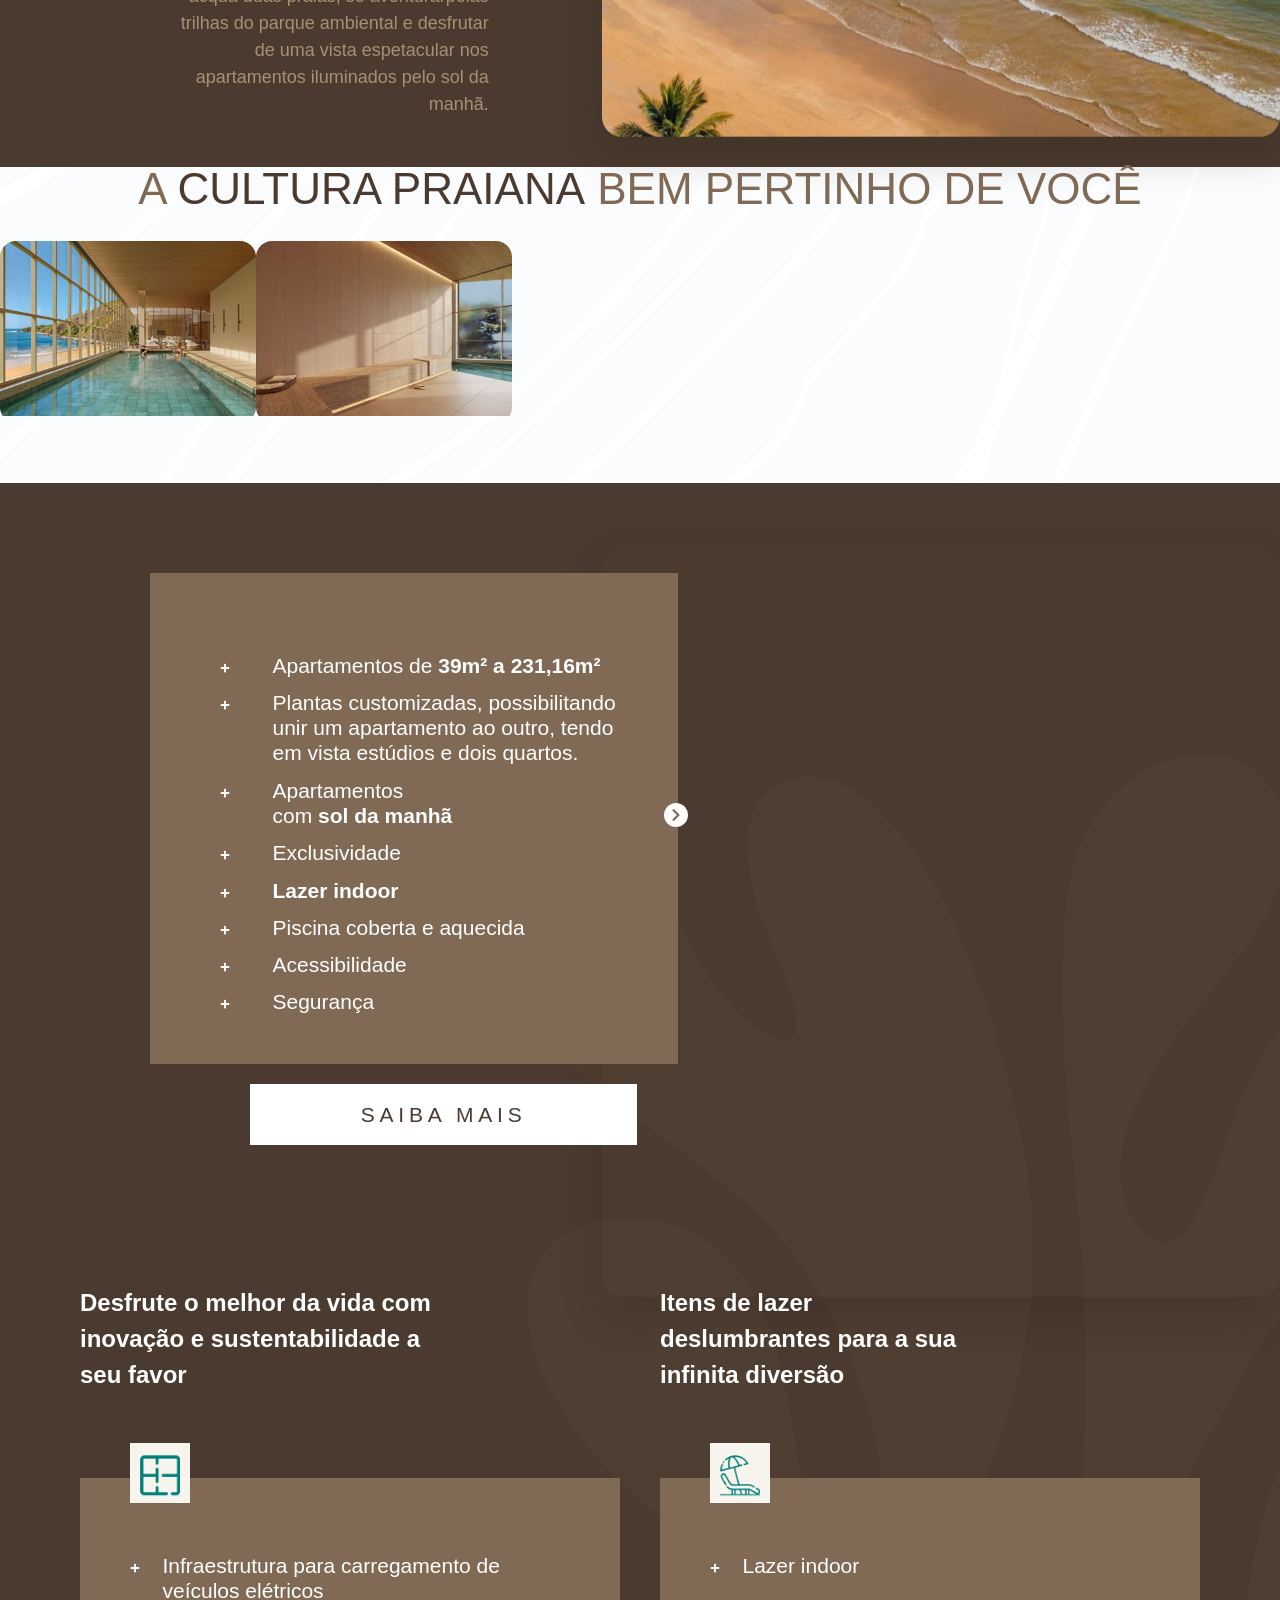
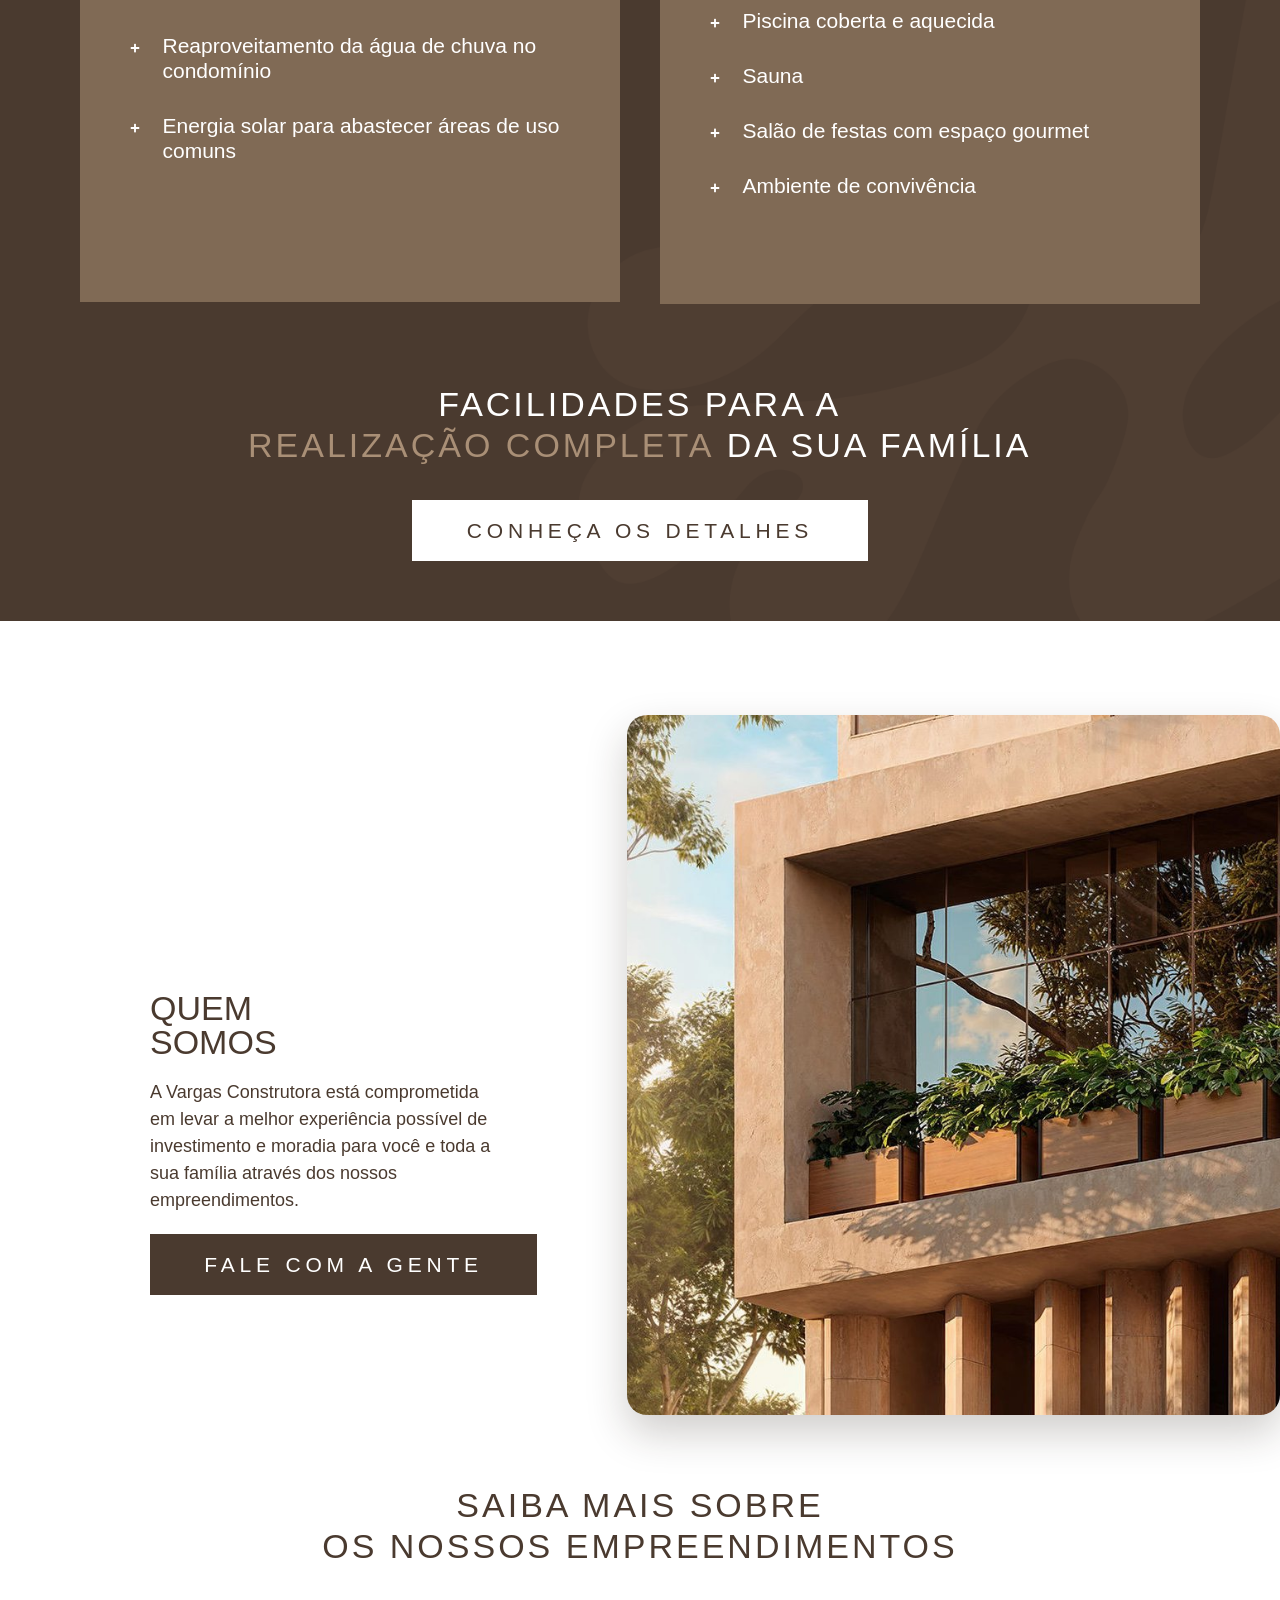
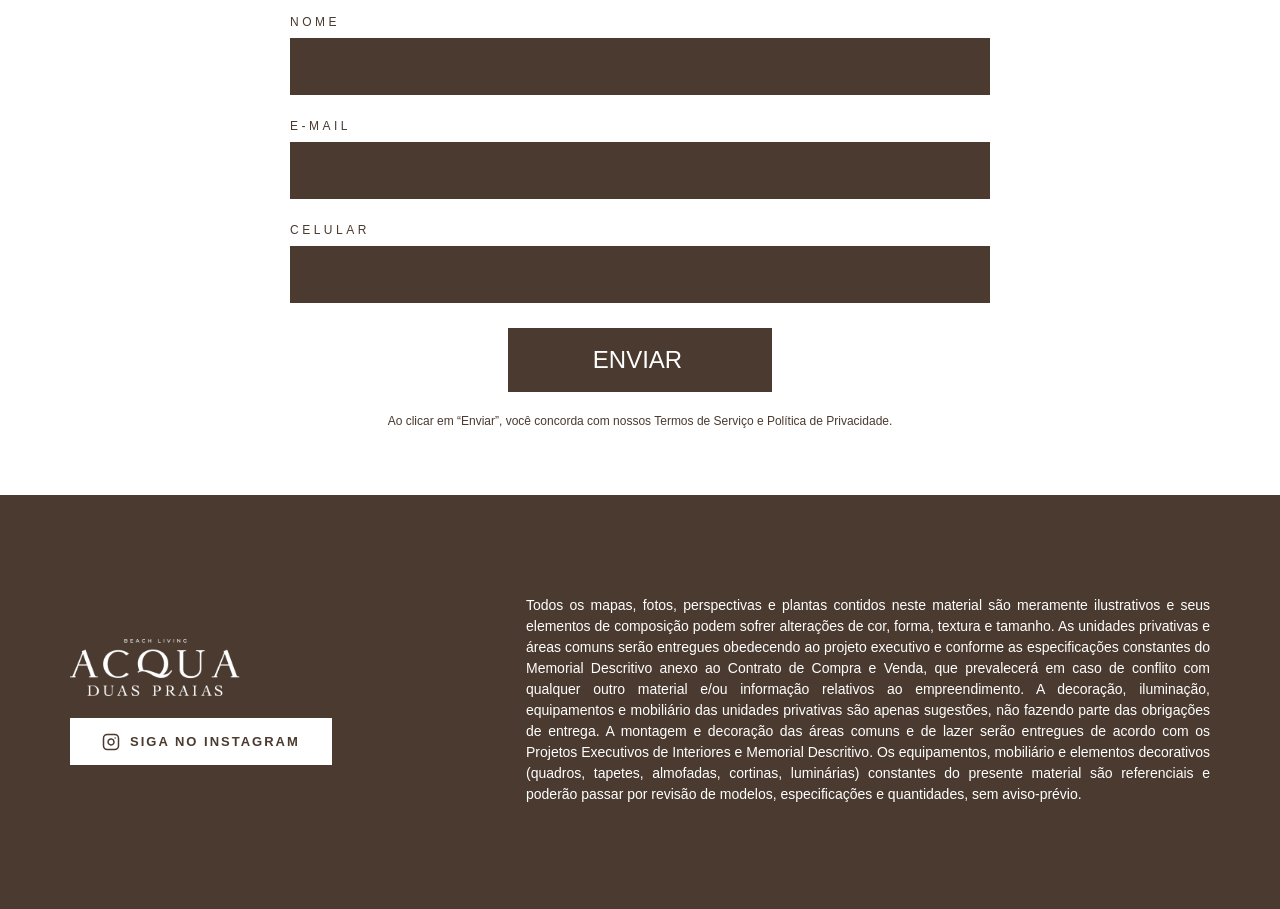
==== commit 54de28c3: "feat: adicionar logo e botão do Instagram no rodapé - Logo do Acqua Duas Praias no canto esquerdo do" ====
--- a/acqua-duas-praias/index.html
+++ b/acqua-duas-praias/index.html
@@ -433,6 +433,7 @@
 				</div>
 		<div class="elementor-element elementor-element-e2fdbe1 e-flex e-con-boxed e-con e-parent" data-id="e2fdbe1" data-element_type="container" data-settings="{&quot;background_background&quot;:&quot;classic&quot;}">
 					<div class="e-con-inner">
+				<div class="claude-footer-brand"><img src="/wp-content/uploads/2025/03/Objeto-Inteligente-de-Vetor-4.png" alt="Acqua Duas Praias" class="claude-footer-logo"><a href="https://www.instagram.com/vargas_construtora?stkn=MTB1eWp5eGpuNTd0&#038;utm_source=qr" target="_blank" rel="noopener" class="claude-instagram-btn"><svg viewBox="0 0 24 24" fill="none" stroke="currentColor" stroke-width="2" stroke-linecap="round" stroke-linejoin="round"><rect x="2" y="2" width="20" height="20" rx="5"></rect><path d="M16 11.37A4 4 0 1 1 12.63 8 4 4 0 0 1 16 11.37z"></path><line x1="17.5" y1="6.5" x2="17.51" y2="6.5"></line></svg>Siga no Instagram</a></div>
 				<div class="elementor-element elementor-element-f9655e7 elementor-widget__width-initial elementor-widget-tablet__width-inherit elementor-widget elementor-widget-text-editor" data-id="f9655e7" data-element_type="widget" data-widget_type="text-editor.default">
 									<p>Todos os mapas, fotos, perspectivas e plantas contidos neste material são meramente ilustrativos e seus elementos de composição podem sofrer alterações de cor, forma, textura e tamanho. As unidades privativas e áreas comuns serão entregues obedecendo ao projeto executivo e conforme as especificações constantes do Memorial Descritivo anexo ao Contrato de Compra e Venda, que prevalecerá em caso de conflito com qualquer outro material e/ou informação relativos ao empreendimento. A decoração, iluminação, equipamentos e mobiliário das unidades privativas são apenas sugestões, não fazendo parte das obrigações de entrega. A montagem e decoração das áreas comuns e de lazer serão entregues de acordo com os Projetos Executivos de Interiores e Memorial Descritivo. Os equipamentos, mobiliário e elementos decorativos (quadros, tapetes, almofadas, cortinas, luminárias) constantes do presente material são referenciais e poderão passar por revisão de modelos, especificações e quantidades, sem aviso-prévio.</p>								</div>
 				<div class="elementor-element elementor-element-cdb6006 elementor-widget__width-auto elementor-fixed elementor-widget elementor-widget-image" data-id="cdb6006" data-element_type="widget" data-settings="{&quot;_position&quot;:&quot;fixed&quot;}" data-widget_type="image.default">
@@ -561,6 +562,44 @@
   box-shadow:0 18px 40px rgba(43,32,23,.22) !important;
 }
 
+/* ---------- Logo + botão do Instagram no rodapé ---------- */
+.claude-footer-brand{
+  display:flex;flex-direction:column;align-items:flex-start;gap:22px;
+  margin-right:auto;
+  padding-right:20px;
+}
+.claude-footer-logo{
+  width:170px;height:auto;display:block;
+}
+.claude-instagram-btn{
+  display:inline-flex;align-items:center;gap:10px;
+  padding:14px 32px;
+  background:#ffffff;
+  color:#4A3A2F;
+  font-family:"Montserrat", Sans-serif;
+  font-size:13px;font-weight:600;
+  text-transform:uppercase;letter-spacing:2px;
+  text-decoration:none;
+  position:relative;overflow:hidden;
+  transition:transform .35s var(--claude-ease),box-shadow .35s var(--claude-ease);
+}
+.claude-instagram-btn:hover{
+  transform:translateY(-2px);
+  box-shadow:0 10px 26px rgba(0,0,0,.28);
+}
+.claude-instagram-btn svg{width:18px;height:18px;flex-shrink:0;}
+.claude-instagram-btn::after{
+  content:'';position:absolute;top:0;left:-60%;width:40%;height:100%;
+  background:linear-gradient(120deg,transparent,rgba(74,58,47,.15),transparent);
+  transform:skewX(-20deg);
+  transition:left .75s var(--claude-ease);
+  pointer-events:none;
+}
+.claude-instagram-btn:hover::after{left:130%;}
+@media (max-width:767px){
+  .claude-instagram-btn{padding:13px 26px;}
+}
+
 /* Botão voltar ao topo */
 #claude-back-to-top{position:fixed;right:24px;bottom:100px;width:48px;height:48px;border-radius:50%;background:#4A3A2F;color:#fff;border:none;display:flex;align-items:center;justify-content:center;cursor:pointer;box-shadow:0 6px 20px rgba(74,58,47,.35);opacity:0;visibility:hidden;transform:translateY(16px) scale(.9);transition:opacity .5s var(--claude-ease),transform .5s var(--claude-ease),visibility .5s,background .25s ease,box-shadow .25s ease;z-index:9998;}
 #claude-back-to-top.claude-visible{opacity:1;visibility:visible;transform:translateY(0) scale(1);}
@@ -1048,6 +1087,7 @@
 </script>
 
 
+
 </body>
 </html>
 
